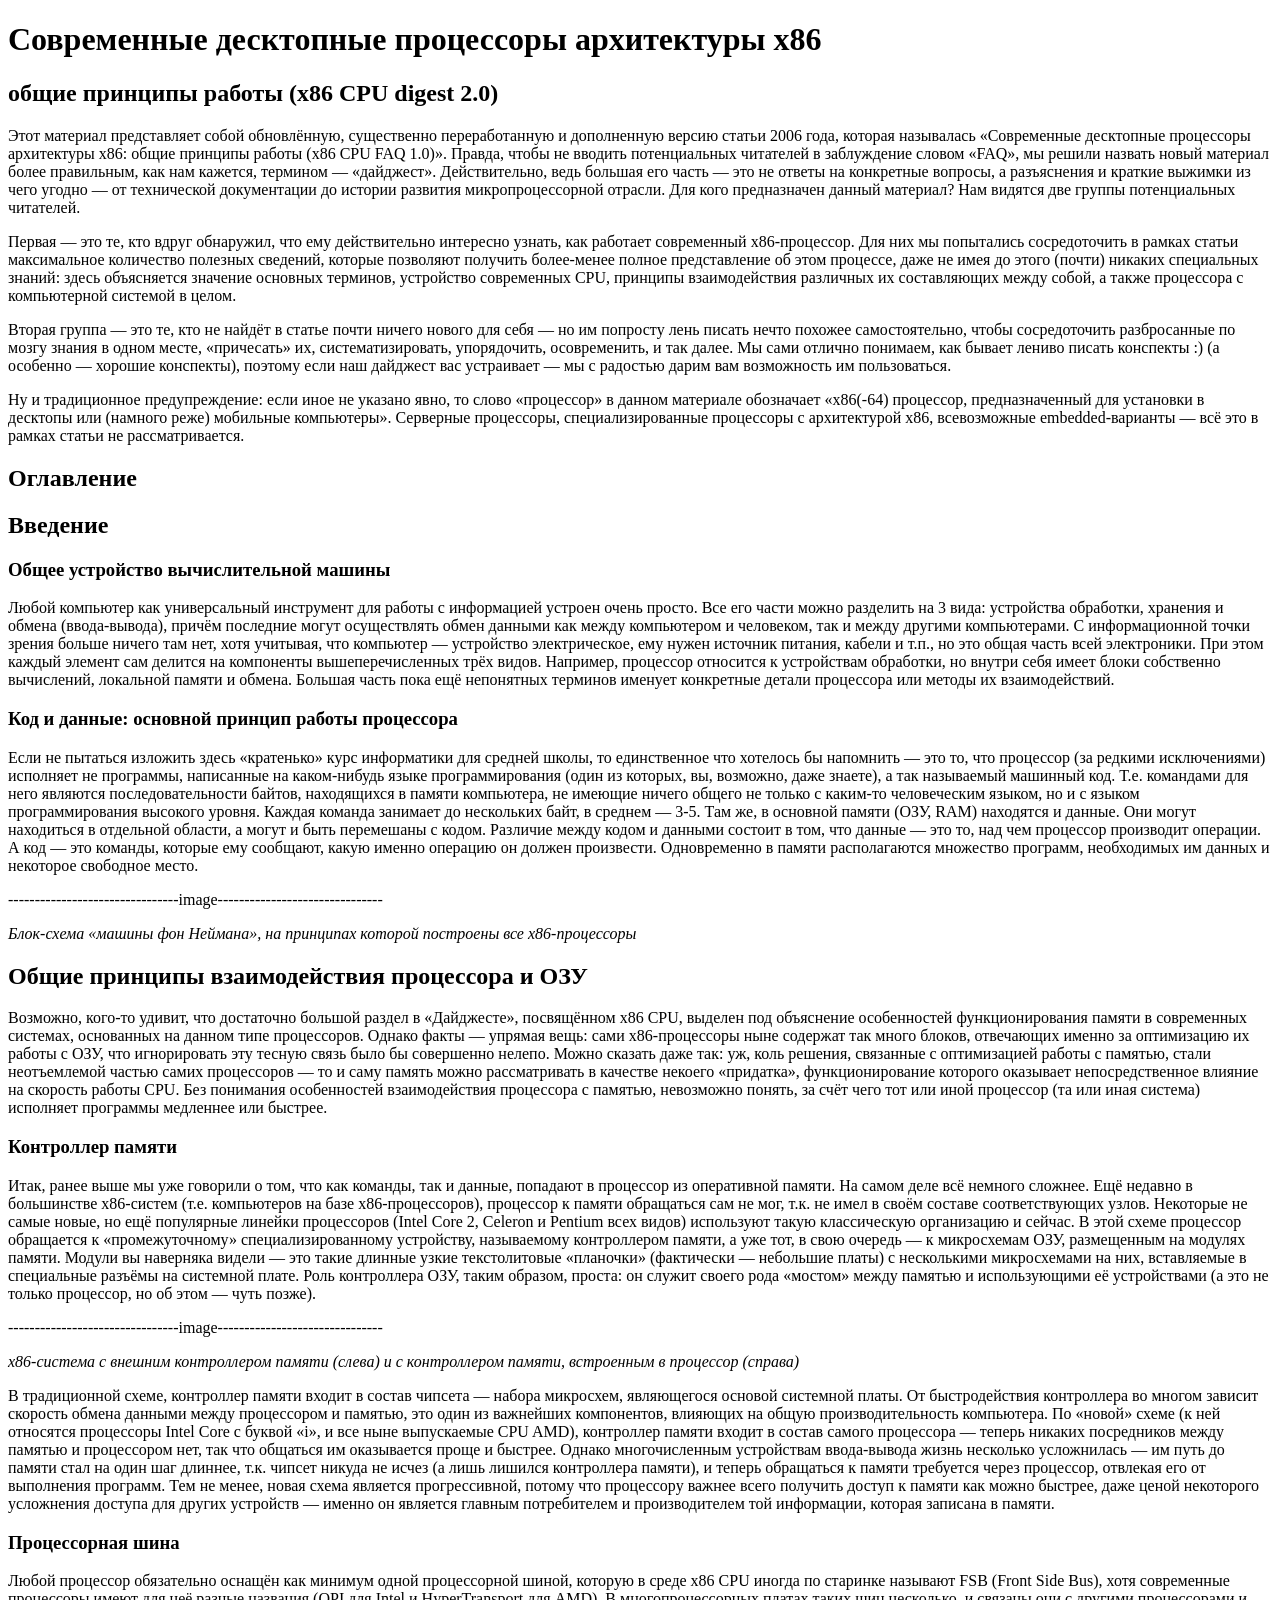
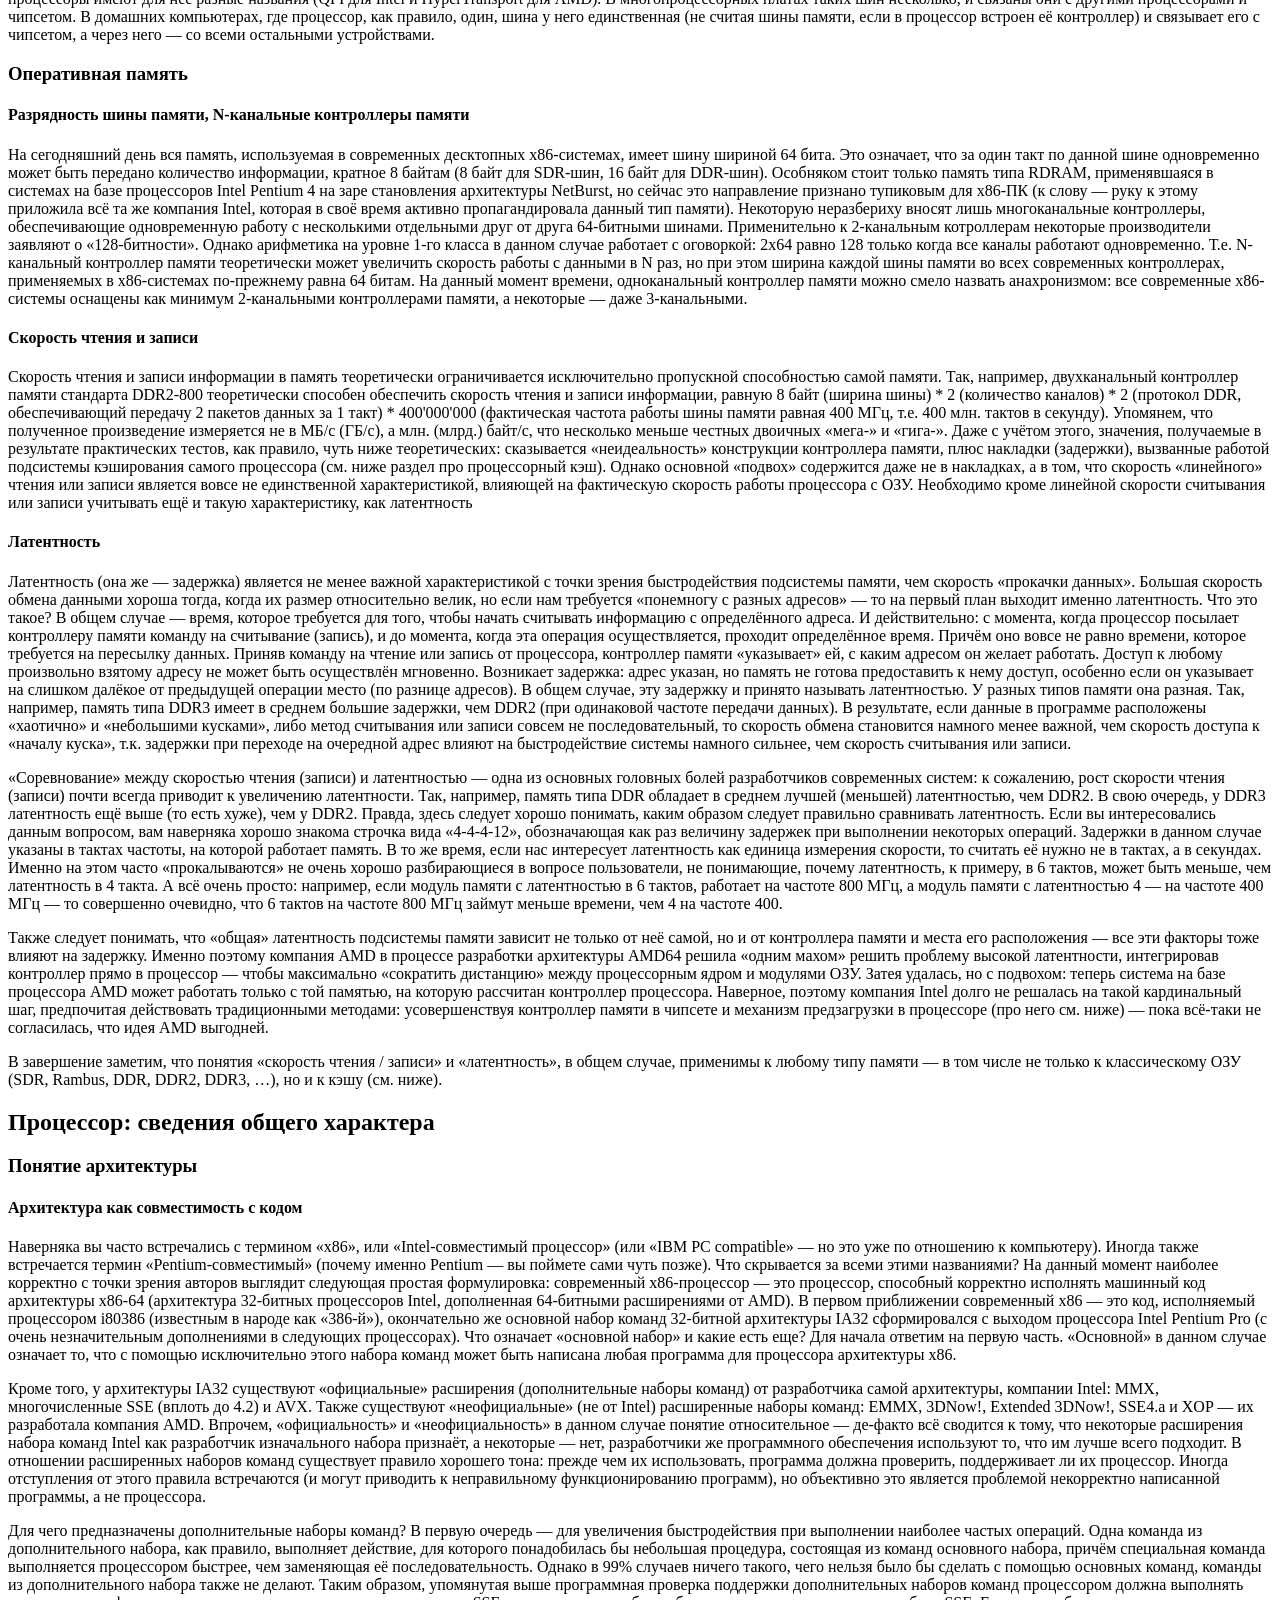
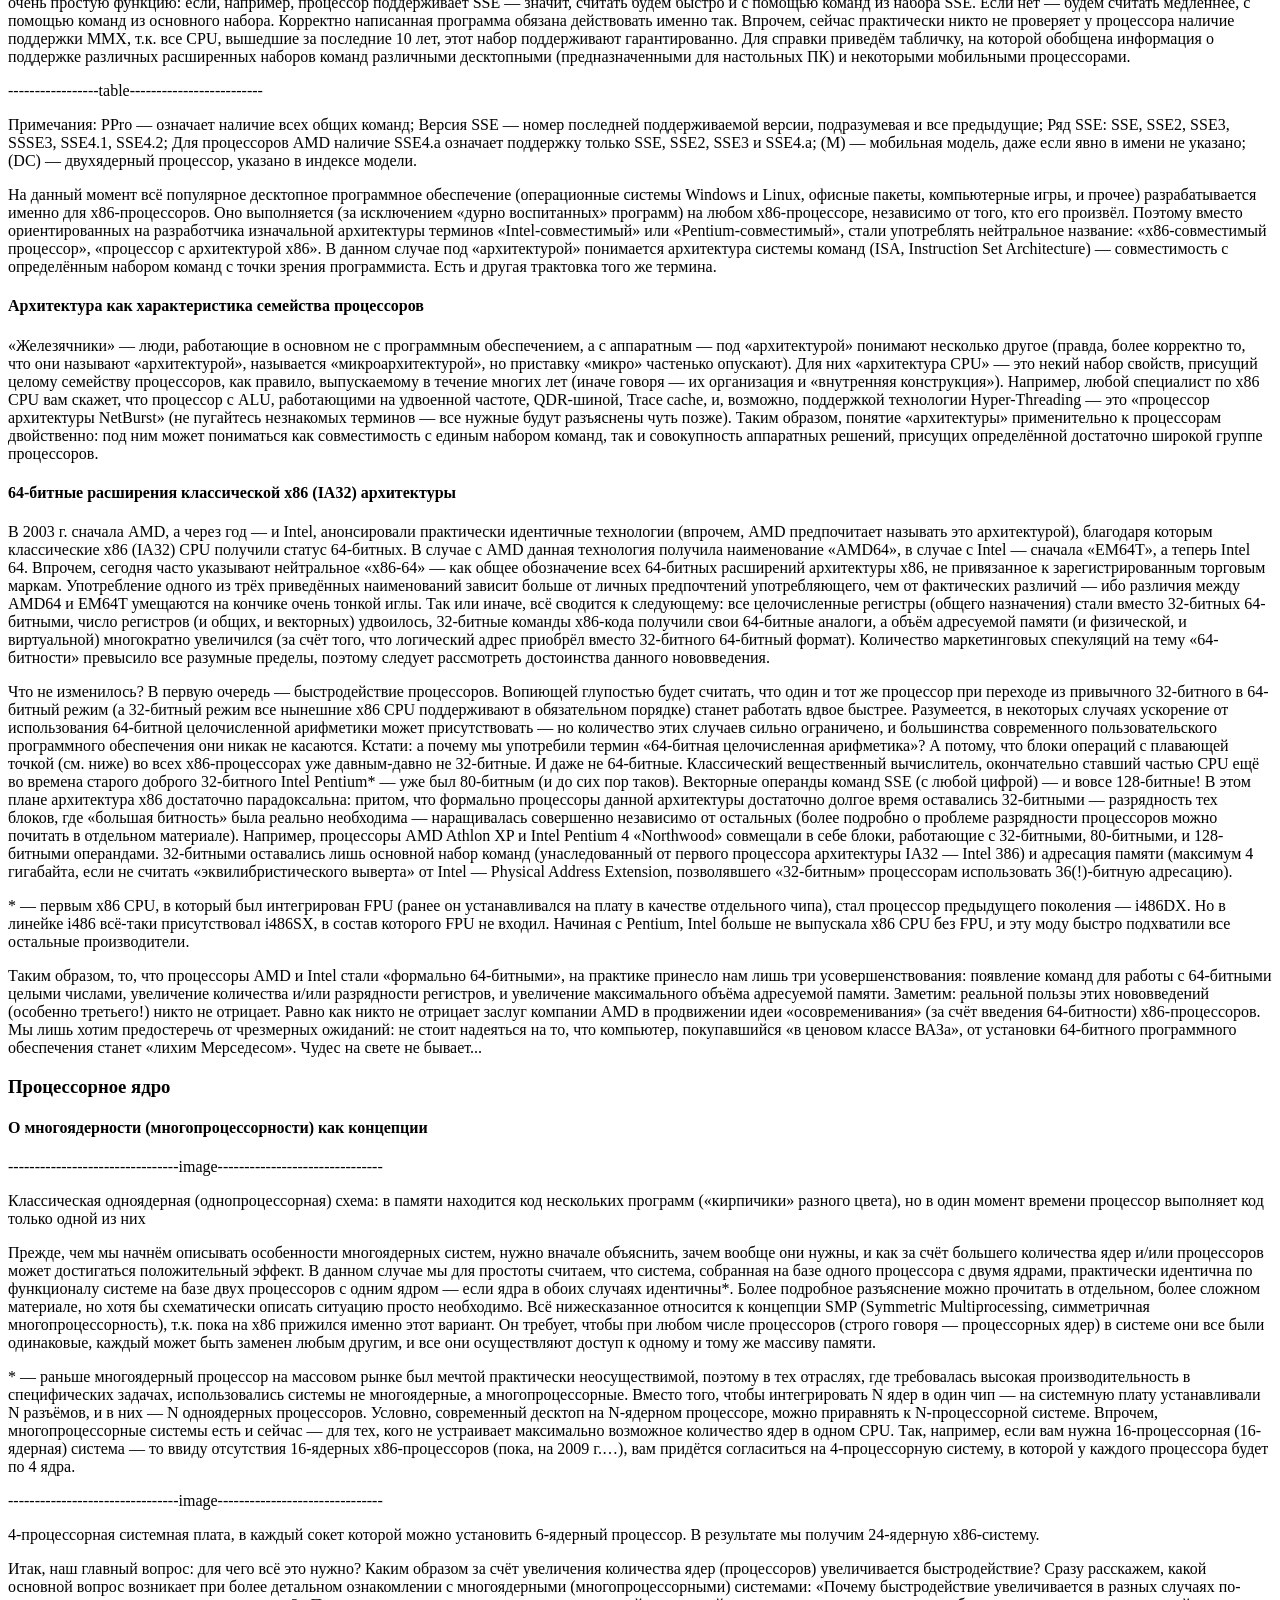
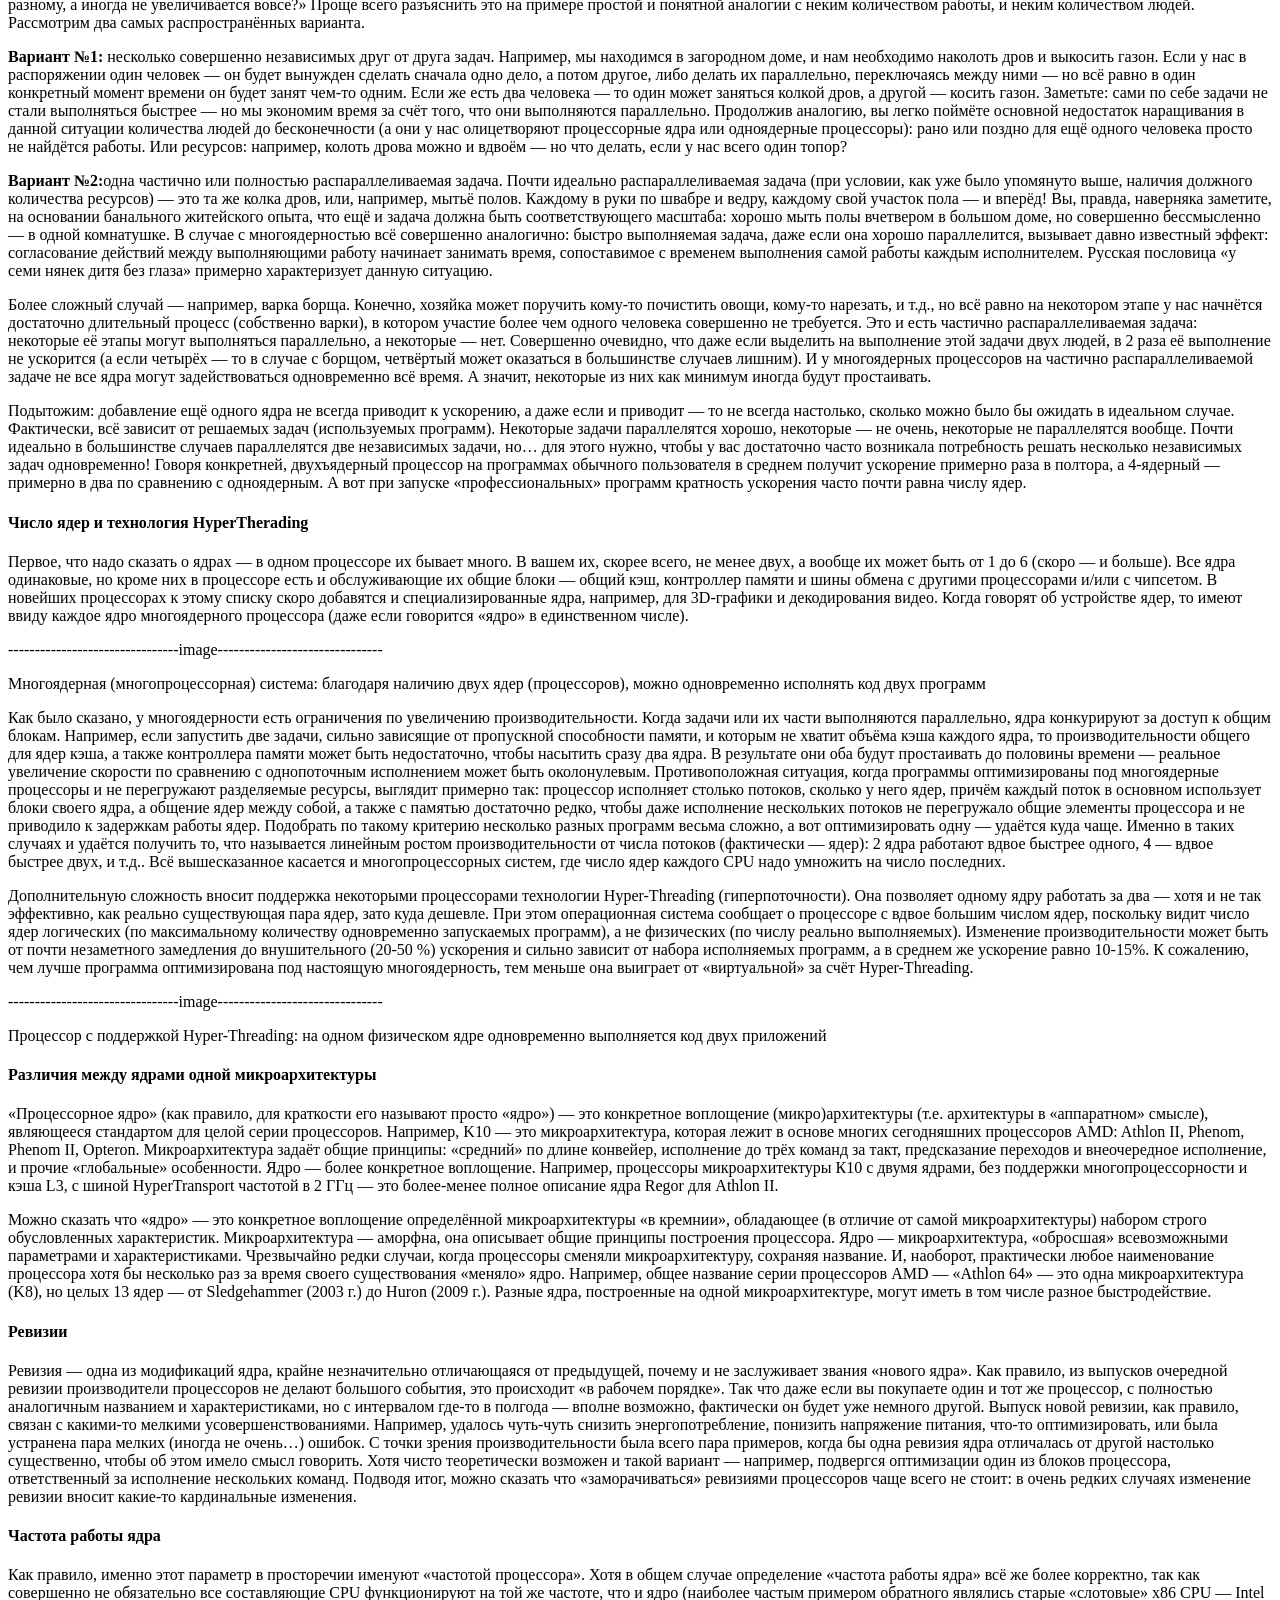
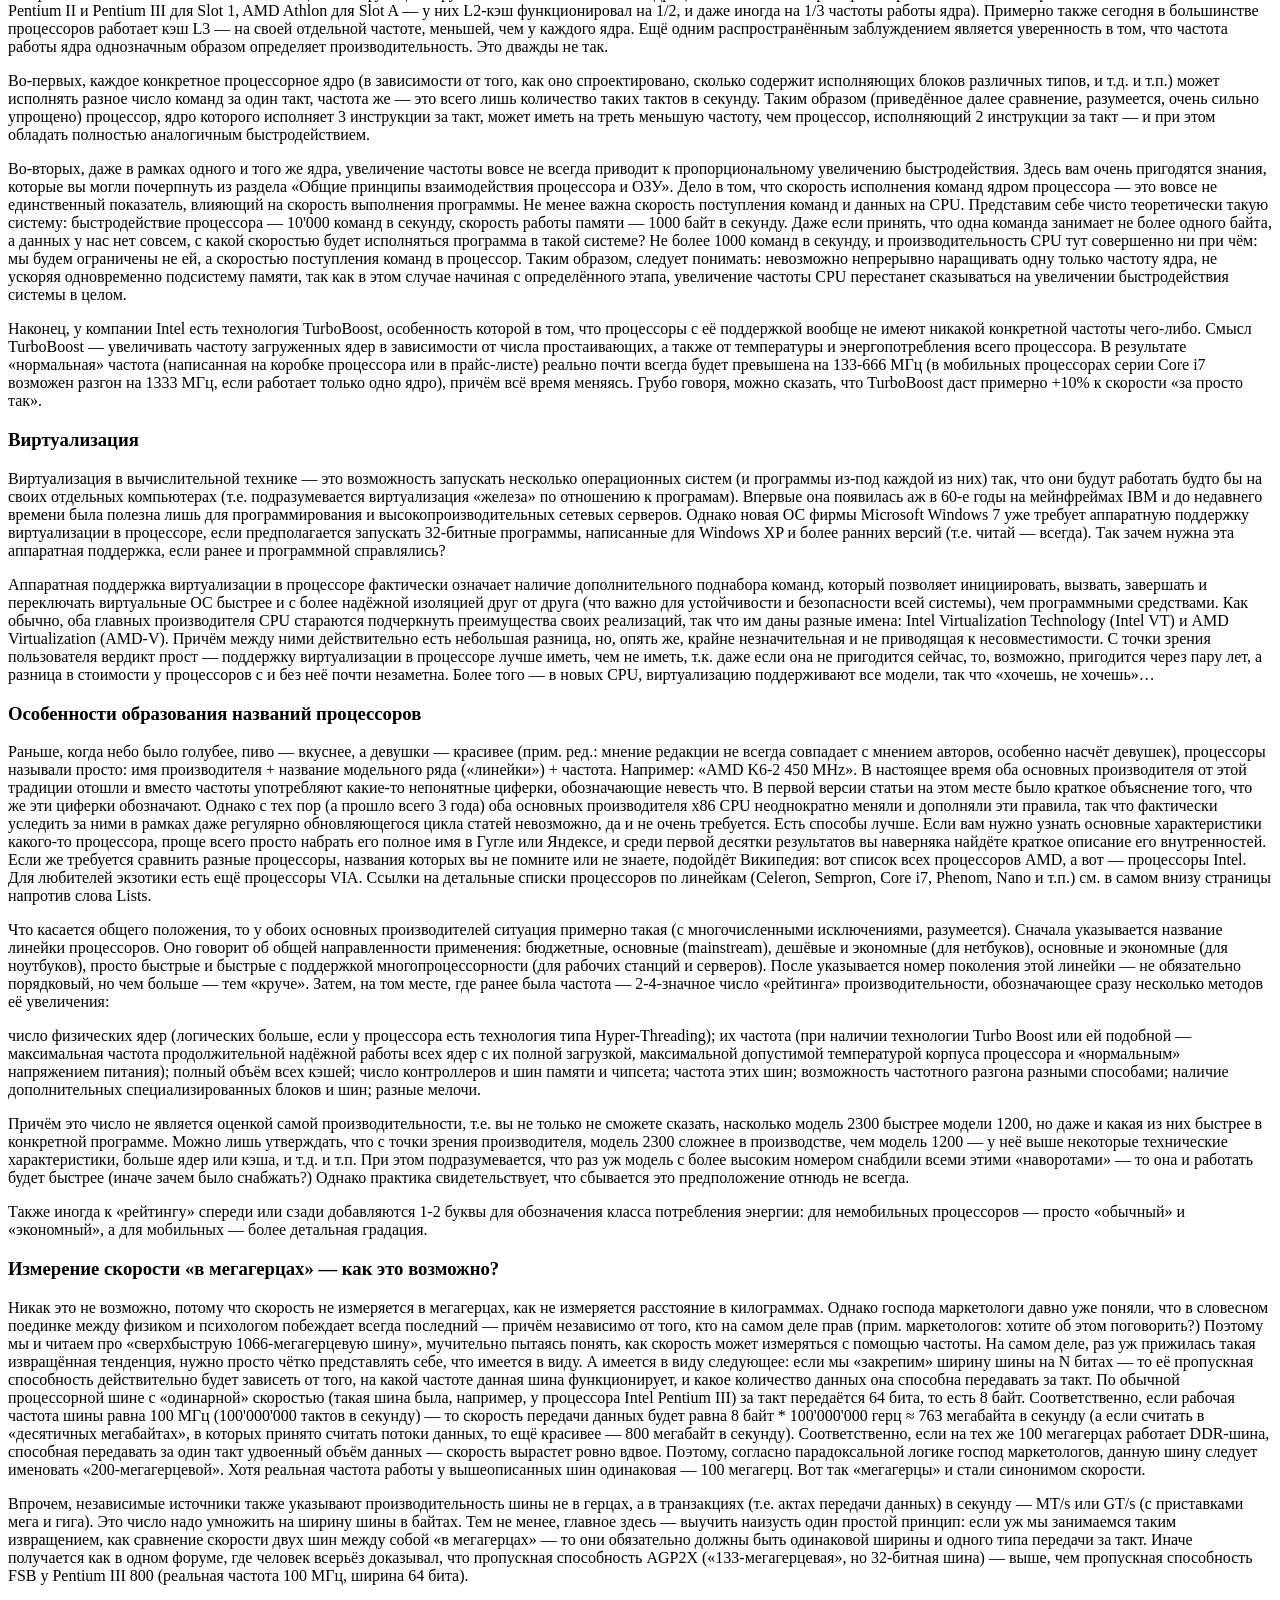
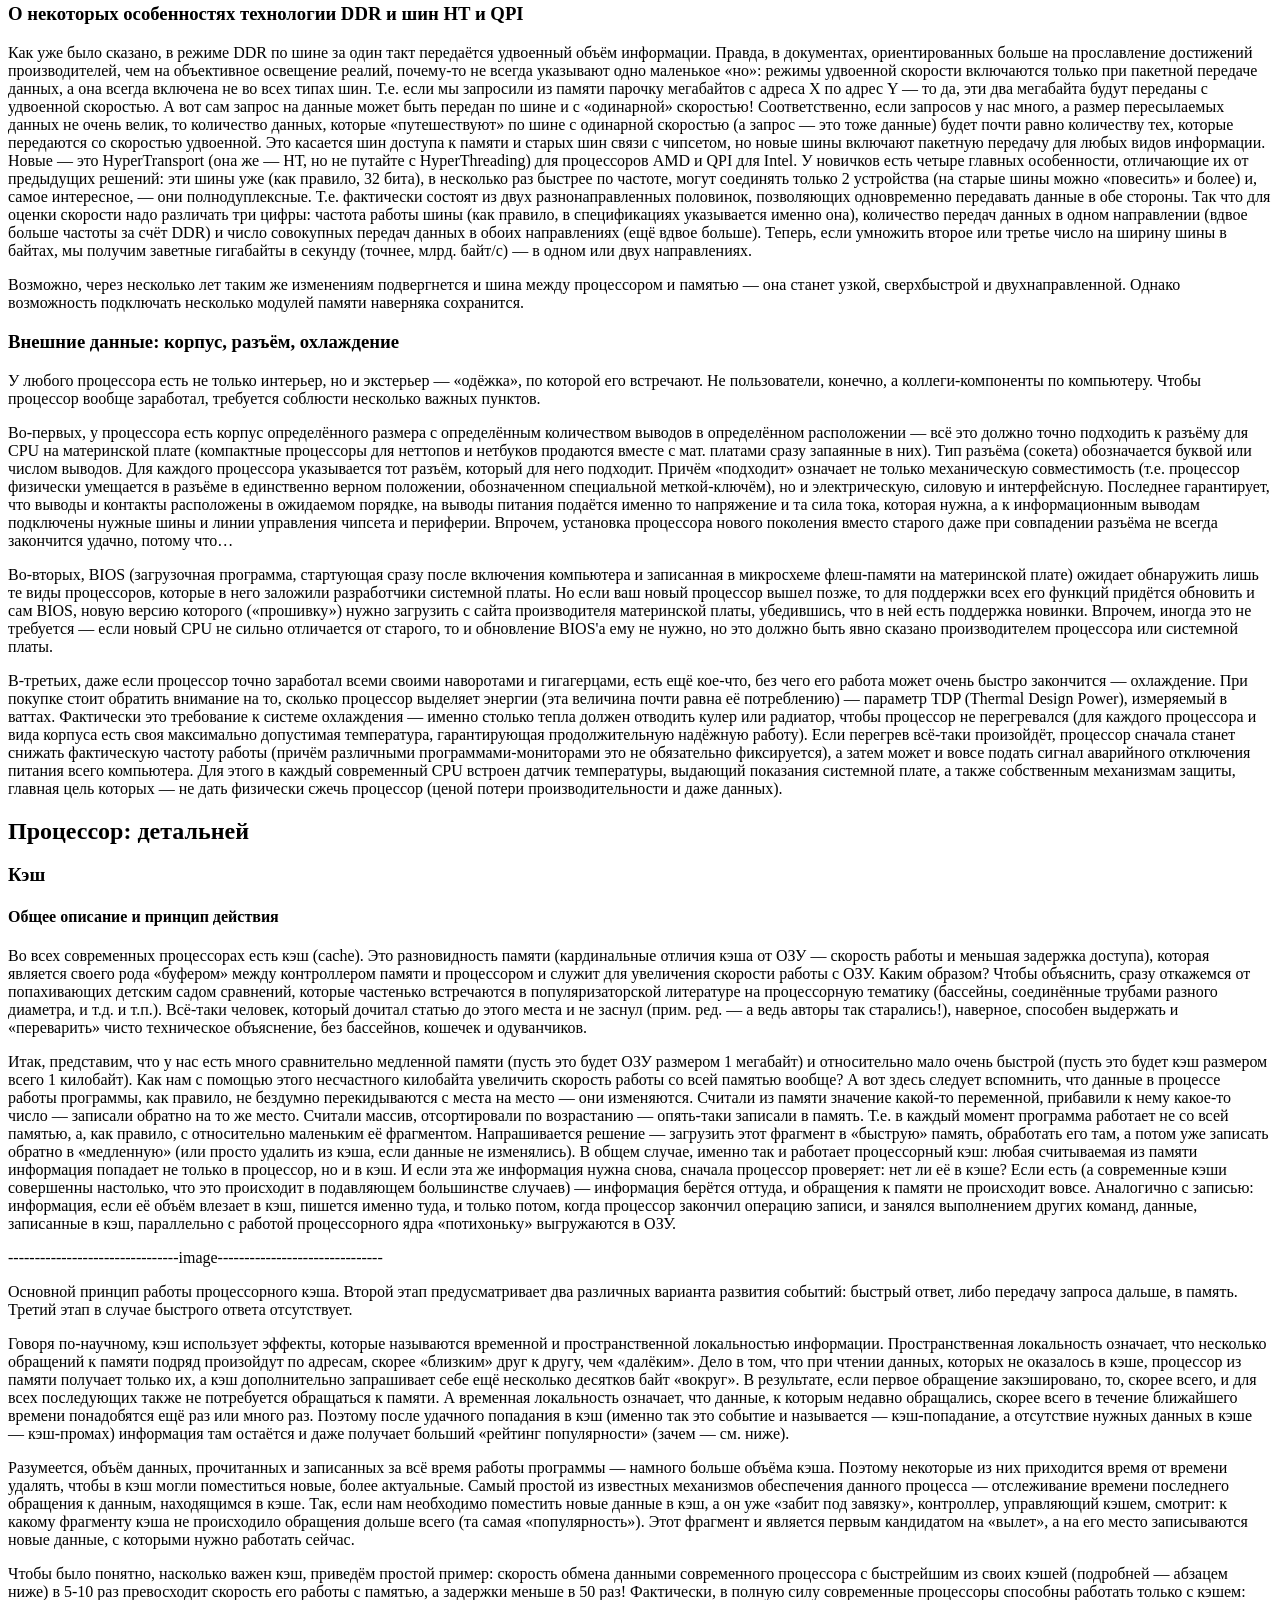
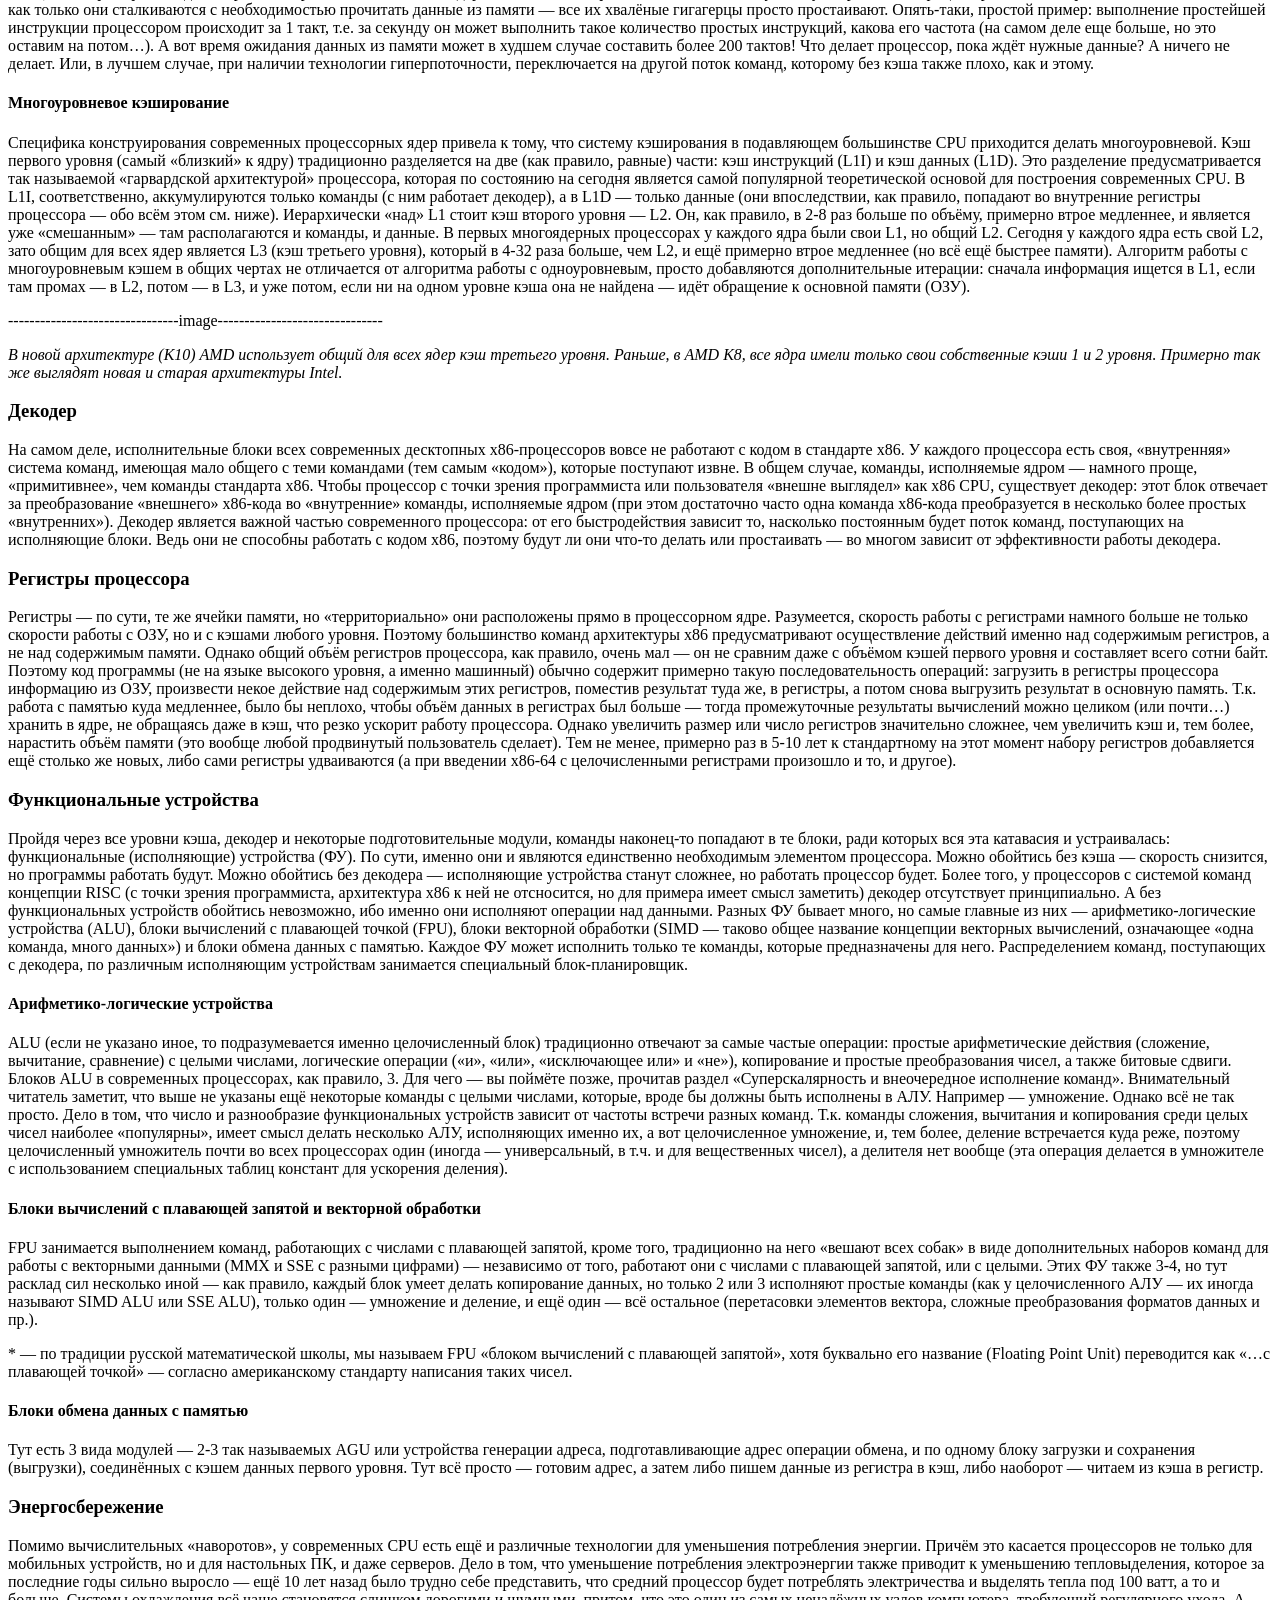
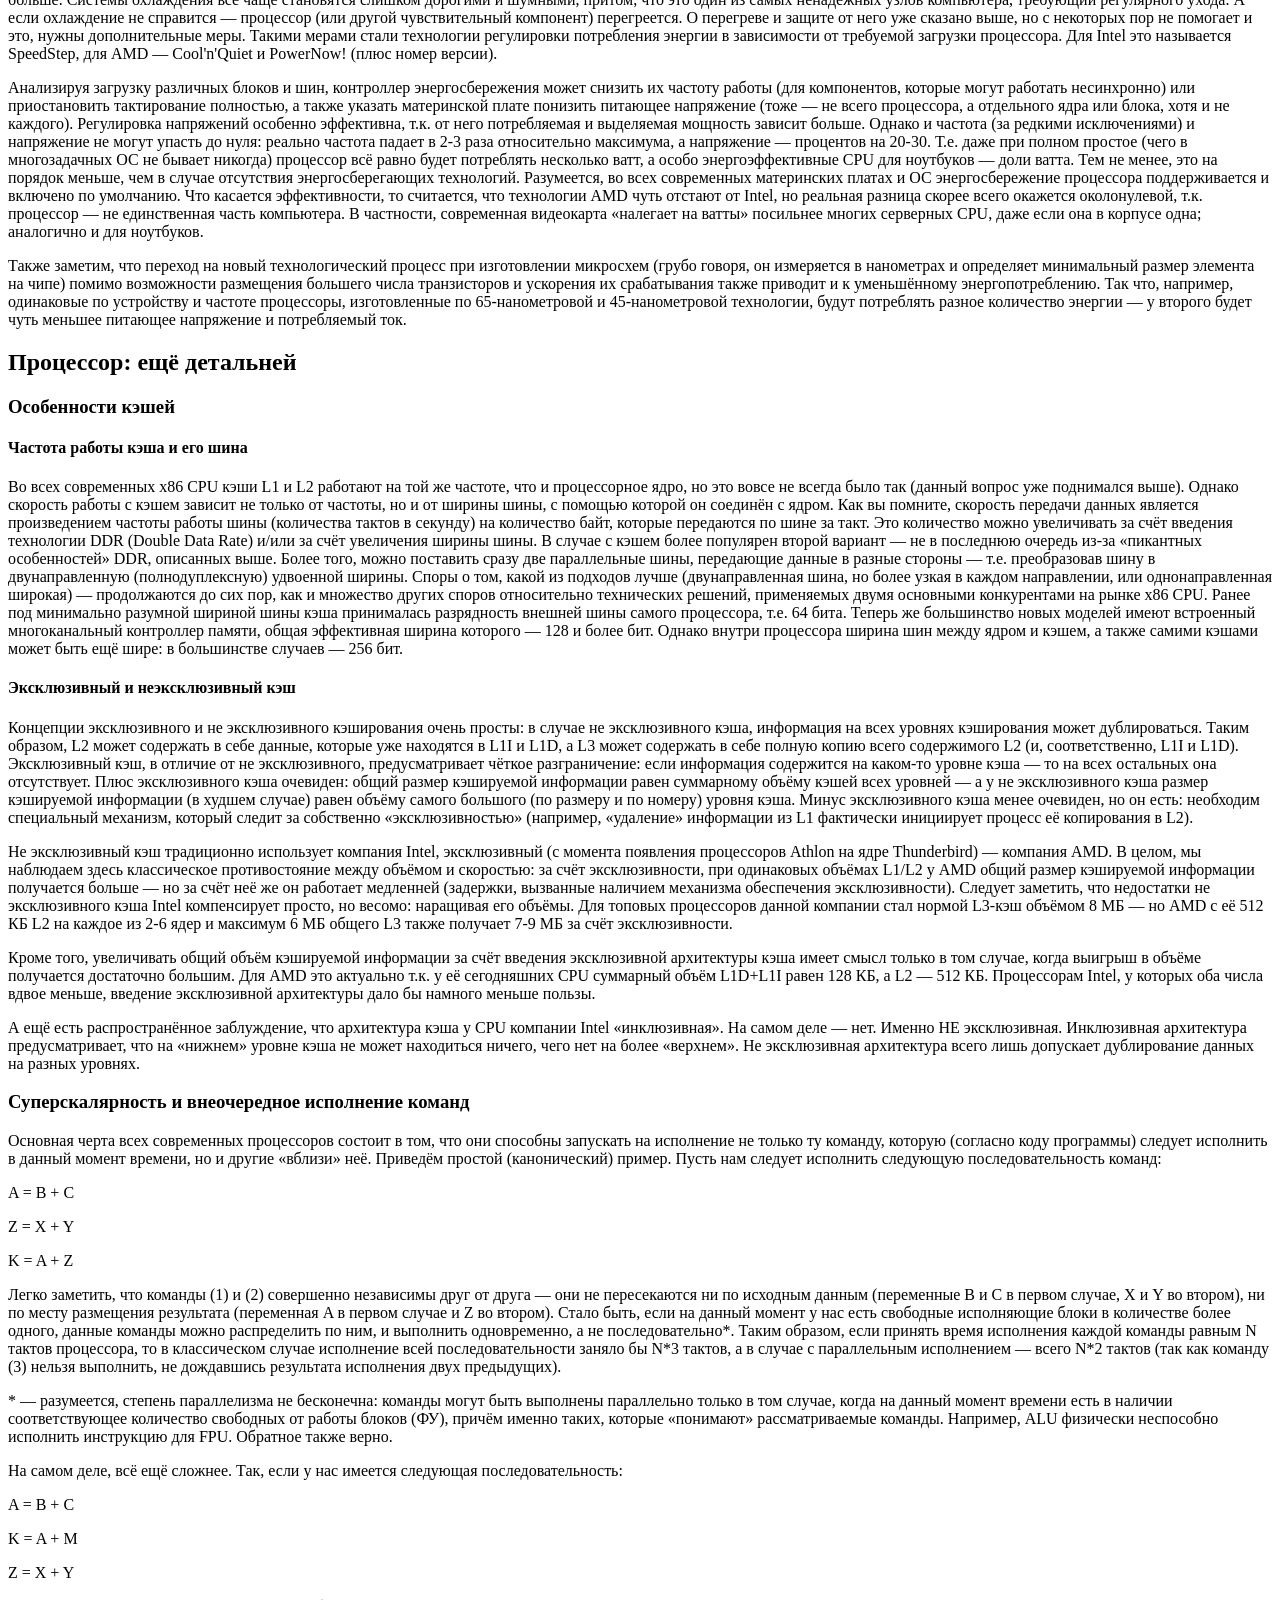
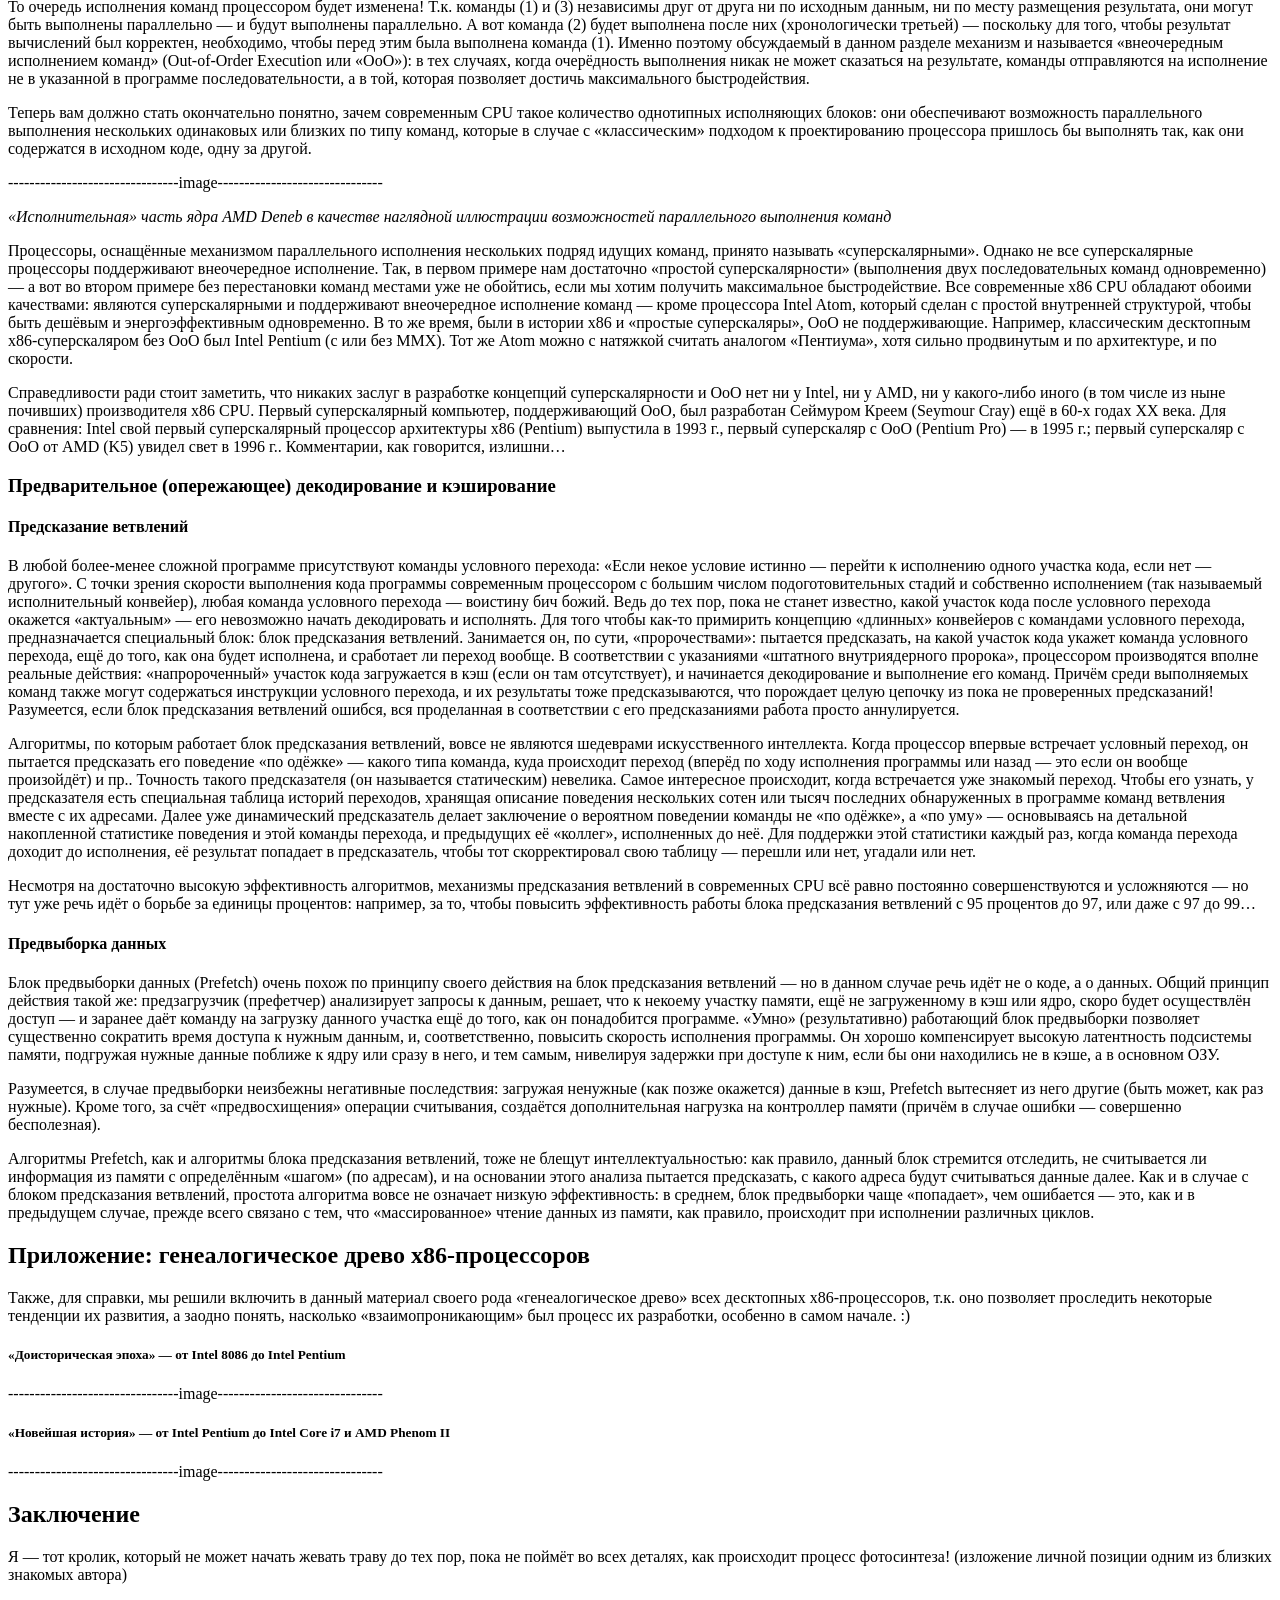
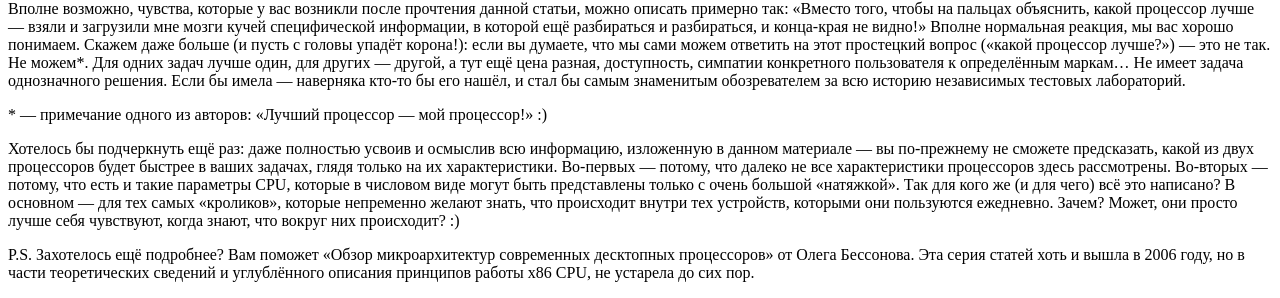
==== 01-CPU/cpu.html @ 2238f919 "Add html" ====
﻿<!DOCTYPE html>

<html lang="en" xmlns="http://www.w3.org/1999/xhtml">
<head>
    <meta charset="utf-8" />
    <title>CPU</title>
</head>
<body>
    <h1>Современные десктопные процессоры архитектуры x86</h1>
    <h2>общие принципы работы (x86 CPU digest 2.0)</h2>
    <P> Этот материал представляет собой обновлённую, существенно переработанную и дополненную версию статьи 2006 года, которая называлась «Современные десктопные процессоры архитектуры x86: общие принципы работы (x86 CPU FAQ 1.0)». Правда, чтобы не вводить потенциальных читателей в заблуждение словом «FAQ», мы решили назвать новый материал более правильным, как нам кажется, термином — «дайджест». Действительно, ведь большая его часть — это не ответы на конкретные вопросы, а разъяснения и краткие выжимки из чего угодно — от технической документации до истории развития микропроцессорной отрасли. Для кого предназначен данный материал? Нам видятся две группы потенциальных читателей.
    </P>
    <P>
        Первая — это те, кто вдруг обнаружил, что ему действительно интересно узнать, как работает современный x86-процессор. Для них мы попытались сосредоточить в рамках статьи максимальное количество полезных сведений, которые позволяют получить более-менее полное представление об этом процессе, даже не имея до этого (почти) никаких специальных знаний: здесь объясняется значение основных терминов, устройство современных CPU, принципы взаимодействия различных их составляющих между собой, а также процессора с компьютерной системой в целом.
    </P>
    <P>
        Вторая группа — это те, кто не найдёт в статье почти ничего нового для себя — но им попросту лень писать нечто похожее самостоятельно, чтобы сосредоточить разбросанные по мозгу знания в одном месте, «причесать» их, систематизировать, упорядочить, осовременить, и так далее. Мы сами отлично понимаем, как бывает лениво писать конспекты :) (а особенно — хорошие конспекты), поэтому если наш дайджест вас устраивает — мы с радостью дарим вам возможность им пользоваться.
    </P>
    <P>Ну и традиционное предупреждение: если иное не указано явно, то слово «процессор» в данном материале обозначает «x86(-64) процессор, предназначенный для установки в десктопы или (намного реже) мобильные компьютеры». Серверные процессоры, специализированные процессоры с архитектурой x86, всевозможные embedded-варианты — всё это в рамках статьи не рассматривается.</P>
    <h2>Оглавление</h2>
    <h2>Введение</h2>
    <h3>Общее устройство вычислительной машины</h3>
    <p>
        Любой компьютер как универсальный инструмент для работы с информацией устроен очень просто. Все его части можно разделить на 3 вида: устройства обработки, хранения и обмена (ввода-вывода), причём последние могут осуществлять обмен данными как между компьютером и человеком, так и между другими компьютерами. С информационной точки зрения больше ничего там нет, хотя учитывая, что компьютер — устройство электрическое, ему нужен источник питания, кабели и т.п., но это общая часть всей электроники. При этом каждый элемент сам делится на компоненты вышеперечисленных трёх видов. Например, процессор относится к устройствам обработки, но внутри себя имеет блоки собственно вычислений, локальной памяти и обмена. Большая часть пока ещё непонятных терминов именует конкретные детали процессора или методы их взаимодействий.

        <h3>Код и данные: основной принцип работы процессора</h3>
        Если не пытаться изложить здесь «кратенько» курс информатики для средней школы, то единственное что хотелось бы напомнить — это то, что процессор (за редкими исключениями) исполняет не программы, написанные на каком-нибудь языке программирования (один из которых, вы, возможно, даже знаете), а так называемый машинный код. Т.е. командами для него являются последовательности байтов, находящихся в памяти компьютера, не имеющие ничего общего не только с каким-то человеческим языком, но и с языком программирования высокого уровня. Каждая команда занимает до нескольких байт, в среднем — 3-5. Там же, в основной памяти (ОЗУ, RAM) находятся и данные. Они могут находиться в отдельной области, а могут и быть перемешаны с кодом. Различие между кодом и данными состоит в том, что данные — это то, над чем процессор производит операции. А код — это команды, которые ему сообщают, какую именно операцию он должен произвести. Одновременно в памяти располагаются множество программ, необходимых им данных и некоторое свободное место.
    </p>
    <p>--------------------------------image-------------------------------</p>
    <p><i>
    Блок-схема «машины фон Неймана»,
    на принципах которой построены все x86-процессоры
</i></p>
    <h2>Общие принципы взаимодействия процессора и ОЗУ</h2>
    <p>Возможно, кого-то удивит, что достаточно большой раздел в «Дайджесте», посвящённом x86 CPU, выделен под объяснение особенностей функционирования памяти в современных системах, основанных на данном типе процессоров. Однако факты — упрямая вещь: сами x86-процессоры ныне содержат так много блоков, отвечающих именно за оптимизацию их работы с ОЗУ, что игнорировать эту тесную связь было бы совершенно нелепо. Можно сказать даже так: уж, коль решения, связанные с оптимизацией работы с памятью, стали неотъемлемой частью самих процессоров — то и саму память можно рассматривать в качестве некоего «придатка», функционирование которого оказывает непосредственное влияние на скорость работы CPU. Без понимания особенностей взаимодействия процессора с памятью, невозможно понять, за счёт чего тот или иной процессор (та или иная система) исполняет программы медленнее или быстрее.</p>

    <h3>Контроллер памяти</h3>
    <p>Итак, ранее выше мы уже говорили о том, что как команды, так и данные, попадают в процессор из оперативной памяти. На самом деле всё немного сложнее. Ещё недавно в большинстве x86-систем (т.е. компьютеров на базе x86-процессоров), процессор к памяти обращаться сам не мог, т.к. не имел в своём составе соответствующих узлов. Некоторые не самые новые, но ещё популярные линейки процессоров (Intel Core 2, Celeron и Pentium всех видов) используют такую классическую организацию и сейчас. В этой схеме процессор обращается к «промежуточному» специализированному устройству, называемому контроллером памяти, а уже тот, в свою очередь — к микросхемам ОЗУ, размещенным на модулях памяти. Модули вы наверняка видели — это такие длинные узкие текстолитовые «планочки» (фактически — небольшие платы) с несколькими микросхемами на них, вставляемые в специальные разъёмы на системной плате. Роль контроллера ОЗУ, таким образом, проста: он служит своего рода «мостом» между памятью и использующими её устройствами (а это не только процессор, но об этом — чуть позже).</p>
    <p>--------------------------------image-------------------------------</p>
    <p><i>
    x86-система с внешним контроллером памяти (слева)
    и с контроллером памяти, встроенным в процессор (справа)
</i></p>
    <p>В традиционной схеме, контроллер памяти входит в состав чипсета — набора микросхем, являющегося основой системной платы. От быстродействия контроллера во многом зависит скорость обмена данными между процессором и памятью, это один из важнейших компонентов, влияющих на общую производительность компьютера. По «новой» схеме (к ней относятся процессоры Intel Core с буквой «i», и все ныне выпускаемые CPU AMD), контроллер памяти входит в состав самого процессора — теперь никаких посредников между памятью и процессором нет, так что общаться им оказывается проще и быстрее. Однако многочисленным устройствам ввода-вывода жизнь несколько усложнилась — им путь до памяти стал на один шаг длиннее, т.к. чипсет никуда не исчез (а лишь лишился контроллера памяти), и теперь обращаться к памяти требуется через процессор, отвлекая его от выполнения программ. Тем не менее, новая схема является прогрессивной, потому что процессору важнее всего получить доступ к памяти как можно быстрее, даже ценой некоторого усложнения доступа для других устройств — именно он является главным потребителем и производителем той информации, которая записана в памяти.</p>

    <h3>Процессорная шина</h3>
    <p>Любой процессор обязательно оснащён как минимум одной процессорной шиной, которую в среде x86 CPU иногда по старинке называют FSB (Front Side Bus), хотя современные процессоры имеют для неё разные названия (QPI для Intel и HyperTransport для AMD). В многопроцессорных платах таких шин несколько, и связаны они с другими процессорами и чипсетом. В домашних компьютерах, где процессор, как правило, один, шина у него единственная (не считая шины памяти, если в процессор встроен её контроллер) и связывает его с чипсетом, а через него — со всеми остальными устройствами.</p>

    <h3>Оперативная память</h3>

    <h4>Разрядность шины памяти, N-канальные контроллеры памяти</h4>
    <p>На сегодняшний день вся память, используемая в современных десктопных x86-системах, имеет шину шириной 64 бита. Это означает, что за один такт по данной шине одновременно может быть передано количество информации, кратное 8 байтам (8 байт для SDR-шин, 16 байт для DDR-шин). Особняком стоит только память типа RDRAM, применявшаяся в системах на базе процессоров Intel Pentium 4 на заре становления архитектуры NetBurst, но сейчас это направление признано тупиковым для x86-ПК (к слову — руку к этому приложила всё та же компания Intel, которая в своё время активно пропагандировала данный тип памяти). Некоторую неразбериху вносят лишь многоканальные контроллеры, обеспечивающие одновременную работу с несколькими отдельными друг от друга 64-битными шинами. Применительно к 2-канальным котроллерам некоторые производители заявляют о «128-битности». Однако арифметика на уровне 1-го класса в данном случае работает с оговоркой: 2x64 равно 128 только когда все каналы работают одновременно. Т.е. N-канальный контроллер памяти теоретически может увеличить скорость работы с данными в N раз, но при этом ширина каждой шины памяти во всех современных контроллерах, применяемых в x86-системах по-прежнему равна 64 битам. На данный момент времени, одноканальный контроллер памяти можно смело назвать анахронизмом: все современные x86-системы оснащены как минимум 2-канальными контроллерами памяти, а некоторые — даже 3-канальными.</p>

    <h4>Скорость чтения и записи</h4>
        <p>Скорость чтения и записи информации в память теоретически ограничивается исключительно пропускной способностью самой памяти. Так, например, двухканальный контроллер памяти стандарта DDR2-800 теоретически способен обеспечить скорость чтения и записи информации, равную 8 байт (ширина шины) * 2 (количество каналов) * 2 (протокол DDR, обеспечивающий передачу 2 пакетов данных за 1 такт) * 400'000'000 (фактическая частота работы шины памяти равная 400 МГц, т.е. 400 млн. тактов в секунду). Упомянем, что полученное произведение измеряется не в МБ/с (ГБ/с), а млн. (млрд.) байт/с, что несколько меньше честных двоичных «мега-» и «гига-». Даже с учётом этого, значения, получаемые в результате практических тестов, как правило, чуть ниже теоретических: сказывается «неидеальность» конструкции контроллера памяти, плюс накладки (задержки), вызванные работой подсистемы кэширования самого процессора (см. ниже раздел про процессорный кэш). Однако основной «подвох» содержится даже не в накладках, а в том, что скорость «линейного» чтения или записи является вовсе не единственной характеристикой, влияющей на фактическую скорость работы процессора с ОЗУ. Необходимо кроме линейной скорости считывания или записи учитывать ещё и такую характеристику, как латентность</p>

        <h4>Латентность</h4>
        <p>Латентность (она же — задержка) является не менее важной характеристикой с точки зрения быстродействия подсистемы памяти, чем скорость «прокачки данных». Большая скорость обмена данными хороша тогда, когда их размер относительно велик, но если нам требуется «понемногу с разных адресов» — то на первый план выходит именно латентность. Что это такое? В общем случае — время, которое требуется для того, чтобы начать считывать информацию с определённого адреса. И действительно: с момента, когда процессор посылает контроллеру памяти команду на считывание (запись), и до момента, когда эта операция осуществляется, проходит определённое время. Причём оно вовсе не равно времени, которое требуется на пересылку данных. Приняв команду на чтение или запись от процессора, контроллер памяти «указывает» ей, с каким адресом он желает работать. Доступ к любому произвольно взятому адресу не может быть осуществлён мгновенно. Возникает задержка: адрес указан, но память не готова предоставить к нему доступ, особенно если он указывает на слишком далёкое от предыдущей операции место (по разнице адресов). В общем случае, эту задержку и принято называть латентностью. У разных типов памяти она разная. Так, например, память типа DDR3 имеет в среднем большие задержки, чем DDR2 (при одинаковой частоте передачи данных). В результате, если данные в программе расположены «хаотично» и «небольшими кусками», либо метод считывания или записи совсем не последовательный, то скорость обмена становится намного менее важной, чем скорость доступа к «началу куска», т.к. задержки при переходе на очередной адрес влияют на быстродействие системы намного сильнее, чем скорость считывания или записи.</p>
        <p>«Соревнование» между скоростью чтения (записи) и латентностью — одна из основных головных болей разработчиков современных систем: к сожалению, рост скорости чтения (записи) почти всегда приводит к увеличению латентности. Так, например, память типа DDR обладает в среднем лучшей (меньшей) латентностью, чем DDR2. В свою очередь, у DDR3 латентность ещё выше (то есть хуже), чем у DDR2. Правда, здесь следует хорошо понимать, каким образом следует правильно сравнивать латентность. Если вы интересовались данным вопросом, вам наверняка хорошо знакома строчка вида «4-4-4-12», обозначающая как раз величину задержек при выполнении некоторых операций. Задержки в данном случае указаны в тактах частоты, на которой работает память. В то же время, если нас интересует латентность как единица измерения скорости, то считать её нужно не в тактах, а в секундах. Именно на этом часто «прокалываются» не очень хорошо разбирающиеся в вопросе пользователи, не понимающие, почему латентность, к примеру, в 6 тактов, может быть меньше, чем латентность в 4 такта. А всё очень просто: например, если модуль памяти с латентностью в 6 тактов, работает на частоте 800 МГц, а модуль памяти с латентностью 4 — на частоте 400 МГц — то совершенно очевидно, что 6 тактов на частоте 800 МГц займут меньше времени, чем 4 на частоте 400.</p>
        <p>Также следует понимать, что «общая» латентность подсистемы памяти зависит не только от неё самой, но и от контроллера памяти и места его расположения — все эти факторы тоже влияют на задержку. Именно поэтому компания AMD в процессе разработки архитектуры AMD64 решила «одним махом» решить проблему высокой латентности, интегрировав контроллер прямо в процессор — чтобы максимально «сократить дистанцию» между процессорным ядром и модулями ОЗУ. Затея удалась, но с подвохом: теперь система на базе процессора AMD может работать только с той памятью, на которую рассчитан контроллер процессора. Наверное, поэтому компания Intel долго не решалась на такой кардинальный шаг, предпочитая действовать традиционными методами: усовершенствуя контроллер памяти в чипсете и механизм предзагрузки в процессоре (про него см. ниже) — пока всё-таки не согласилась, что идея AMD выгодней.</p>
        <p>В завершение заметим, что понятия «скорость чтения / записи» и «латентность», в общем случае, применимы к любому типу памяти — в том числе не только к классическому ОЗУ (SDR, Rambus, DDR, DDR2, DDR3, …), но и к кэшу (см. ниже).</p>

        <h2>Процессор: сведения общего характера</h2>
        <h3>Понятие архитектуры</h3>
        <h4>Архитектура как совместимость с кодом</h4>
        <p>Наверняка вы часто встречались с термином «x86», или «Intel-совместимый процессор» (или «IBM PC compatible» — но это уже по отношению к компьютеру). Иногда также встречается термин «Pentium-совместимый» (почему именно Pentium — вы поймете сами чуть позже). Что скрывается за всеми этими названиями? На данный момент наиболее корректно с точки зрения авторов выглядит следующая простая формулировка: современный x86-процессор — это процессор, способный корректно исполнять машинный код архитектуры x86-64 (архитектура 32-битных процессоров Intel, дополненная 64-битными расширениями от AMD). В первом приближении современный x86 — это код, исполняемый процессором i80386 (известным в народе как «386-й»), окончательно же основной набор команд 32-битной архитектуры IA32 сформировался с выходом процессора Intel Pentium Pro (с очень незначительным дополнениями в следующих процессорах). Что означает «основной набор» и какие есть еще? Для начала ответим на первую часть. «Основной» в данном случае означает то, что с помощью исключительно этого набора команд может быть написана любая программа для процессора архитектуры x86.</p>
        <p>Кроме того, у архитектуры IA32 существуют «официальные» расширения (дополнительные наборы команд) от разработчика самой архитектуры, компании Intel: MMX, многочисленные SSE (вплоть до 4.2) и AVX. Также существуют «неофициальные» (не от Intel) расширенные наборы команд: EMMX, 3DNow!, Extended 3DNow!, SSE4.a и XOP — их разработала компания AMD. Впрочем, «официальность» и «неофициальность» в данном случае понятие относительное — де-факто всё сводится к тому, что некоторые расширения набора команд Intel как разработчик изначального набора признаёт, а некоторые — нет, разработчики же программного обеспечения используют то, что им лучше всего подходит. В отношении расширенных наборов команд существует правило хорошего тона: прежде чем их использовать, программа должна проверить, поддерживает ли их процессор. Иногда отступления от этого правила встречаются (и могут приводить к неправильному функционированию программ), но объективно это является проблемой некорректно написанной программы, а не процессора.</p>
        <p>Для чего предназначены дополнительные наборы команд? В первую очередь — для увеличения быстродействия при выполнении наиболее частых операций. Одна команда из дополнительного набора, как правило, выполняет действие, для которого понадобилась бы небольшая процедура, состоящая из команд основного набора, причём специальная команда выполняется процессором быстрее, чем заменяющая её последовательность. Однако в 99% случаев ничего такого, чего нельзя было бы сделать с помощью основных команд, команды из дополнительного набора также не делают. Таким образом, упомянутая выше программная проверка поддержки дополнительных наборов команд процессором должна выполнять очень простую функцию: если, например, процессор поддерживает SSE — значит, считать будем быстро и с помощью команд из набора SSE. Если нет — будем считать медленнее, с помощью команд из основного набора. Корректно написанная программа обязана действовать именно так. Впрочем, сейчас практически никто не проверяет у процессора наличие поддержки MMX, т.к. все CPU, вышедшие за последние 10 лет, этот набор поддерживают гарантированно. Для справки приведём табличку, на которой обобщена информация о поддержке различных расширенных наборов команд различными десктопными (предназначенными для настольных ПК) и некоторыми мобильными процессорами.</p>
        <p>-----------------table-------------------------</p>
        <p>
            Примечания:
            PPro — означает наличие всех общих команд;
            Версия SSE — номер последней поддерживаемой версии, подразумевая и все предыдущие;
            Ряд SSE: SSE, SSE2, SSE3, SSSE3, SSE4.1, SSE4.2;
            Для процессоров AMD наличие SSE4.a означает поддержку только SSE, SSE2, SSE3 и SSE4.a;
            (M) — мобильная модель, даже если явно в имени не указано;
            (DC) — двухядерный процессор, указано в индексе модели.
        </p>
        <p>На данный момент всё популярное десктопное программное обеспечение (операционные системы Windows и Linux, офисные пакеты, компьютерные игры, и прочее) разрабатывается именно для x86-процессоров. Оно выполняется (за исключением «дурно воспитанных» программ) на любом x86-процессоре, независимо от того, кто его произвёл. Поэтому вместо ориентированных на разработчика изначальной архитектуры терминов «Intel-совместимый» или «Pentium-совместимый», стали употреблять нейтральное название: «x86-совместимый процессор», «процессор с архитектурой x86». В данном случае под «архитектурой» понимается архитектура системы команд (ISA, Instruction Set Architecture) — совместимость с определённым набором команд с точки зрения программиста. Есть и другая трактовка того же термина.</p>



        <h4>Архитектура как характеристика семейства процессоров</h4>
        <p>«Железячники» — люди, работающие в основном не с программным обеспечением, а с аппаратным — под «архитектурой» понимают несколько другое (правда, более корректно то, что они называют «архитектурой», называется «микроархитектурой», но приставку «микро» частенько опускают). Для них «архитектура CPU» — это некий набор свойств, присущий целому семейству процессоров, как правило, выпускаемому в течение многих лет (иначе говоря — их организация и «внутренняя конструкция»). Например, любой специалист по x86 CPU вам скажет, что процессор с ALU, работающими на удвоенной частоте, QDR-шиной, Trace cache, и, возможно, поддержкой технологии Hyper-Threading — это «процессор архитектуры NetBurst» (не пугайтесь незнакомых терминов — все нужные будут разъяснены чуть позже). Таким образом, понятие «архитектуры» применительно к процессорам двойственно: под ним может пониматься как совместимость с единым набором команд, так и совокупность аппаратных решений, присущих определённой достаточно широкой группе процессоров.</p>

        <h4>64-битные расширения классической x86 (IA32) архитектуры</h4>
        <p>В 2003 г. сначала AMD, а через год — и Intel, анонсировали практически идентичные технологии (впрочем, AMD предпочитает называть это архитектурой), благодаря которым классические x86 (IA32) CPU получили статус 64-битных. В случае с AMD данная технология получила наименование «AMD64», в случае с Intel — сначала «EM64T», а теперь Intel 64. Впрочем, сегодня часто указывают нейтральное «x86-64» — как общее обозначение всех 64-битных расширений архитектуры x86, не привязанное к зарегистрированным торговым маркам. Употребление одного из трёх приведённых наименований зависит больше от личных предпочтений употребляющего, чем от фактических различий — ибо различия между AMD64 и EM64T умещаются на кончике очень тонкой иглы. Так или иначе, всё сводится к следующему: все целочисленные регистры (общего назначения) стали вместо 32-битных 64-битными, число регистров (и общих, и векторных) удвоилось, 32-битные команды x86-кода получили свои 64-битные аналоги, а объём адресуемой памяти (и физической, и виртуальной) многократно увеличился (за счёт того, что логический адрес приобрёл вместо 32-битного 64-битный формат). Количество маркетинговых спекуляций на тему «64-битности» превысило все разумные пределы, поэтому следует рассмотреть достоинства данного нововведения.</p>
        <p>Что не изменилось? В первую очередь — быстродействие процессоров. Вопиющей глупостью будет считать, что один и тот же процессор при переходе из привычного 32-битного в 64-битный режим (а 32-битный режим все нынешние x86 CPU поддерживают в обязательном порядке) станет работать вдвое быстрее. Разумеется, в некоторых случаях ускорение от использования 64-битной целочисленной арифметики может присутствовать — но количество этих случаев сильно ограничено, и большинства современного пользовательского программного обеспечения они никак не касаются. Кстати: а почему мы употребили термин «64-битная целочисленная арифметика»? А потому, что блоки операций с плавающей точкой (см. ниже) во всех x86-процессорах уже давным-давно не 32-битные. И даже не 64-битные. Классический вещественный вычислитель, окончательно ставший частью CPU ещё во времена старого доброго 32-битного Intel Pentium* — уже был 80-битным (и до сих пор таков). Векторные операнды команд SSE (с любой цифрой) — и вовсе 128-битные! В этом плане архитектура x86 достаточно парадоксальна: притом, что формально процессоры данной архитектуры достаточно долгое время оставались 32-битными — разрядность тех блоков, где «большая битность» была реально необходима — наращивалась совершенно независимо от остальных (более подробно о проблеме разрядности процессоров можно почитать в отдельном материале). Например, процессоры AMD Athlon XP и Intel Pentium 4 «Northwood» совмещали в себе блоки, работающие с 32-битными, 80-битными, и 128-битными операндами. 32-битными оставались лишь основной набор команд (унаследованный от первого процессора архитектуры IA32 — Intel 386) и адресация памяти (максимум 4 гигабайта, если не считать «эквилибристического выверта» от Intel — Physical Address Extension, позволявшего «32-битным» процессорам использовать 36(!)-битную адресацию).</p>
        <p>* — первым x86 CPU, в который был интегрирован FPU (ранее он устанавливался на плату в качестве отдельного чипа), стал процессор предыдущего поколения — i486DX. Но в линейке i486 всё-таки присутствовал i486SX, в состав которого FPU не входил. Начиная с Pentium, Intel больше не выпускала x86 CPU без FPU, и эту моду быстро подхватили все остальные производители.</p>
        <p>Таким образом, то, что процессоры AMD и Intel стали «формально 64-битными», на практике принесло нам лишь три усовершенствования: появление команд для работы с 64-битными целыми числами, увеличение количества и/или разрядности регистров, и увеличение максимального объёма адресуемой памяти. Заметим: реальной пользы этих нововведений (особенно третьего!) никто не отрицает. Равно как никто не отрицает заслуг компании AMD в продвижении идеи «осовременивания» (за счёт введения 64-битности) x86-процессоров. Мы лишь хотим предостеречь от чрезмерных ожиданий: не стоит надеяться на то, что компьютер, покупавшийся «в ценовом классе ВАЗа», от установки 64-битного программного обеспечения станет «лихим Мерседесом». Чудес на свете не бывает...</p>

        <h3>Процессорное ядро</h3>

        <h4>О многоядерности (многопроцессорности) как концепции</h4>
        <p>--------------------------------image-------------------------------</p>
        <p>Классическая одноядерная (однопроцессорная) схема: в памяти находится код нескольких программ («кирпичики» разного цвета), но в один момент времени процессор выполняет код только одной из них</p>
        <p>Прежде, чем мы начнём описывать особенности многоядерных систем, нужно вначале объяснить, зачем вообще они нужны, и как за счёт большего количества ядер и/или процессоров может достигаться положительный эффект. В данном случае мы для простоты считаем, что система, собранная на базе одного процессора с двумя ядрами, практически идентична по функционалу системе на базе двух процессоров с одним ядром — если ядра в обоих случаях идентичны*. Более подробное разъяснение можно прочитать в отдельном, более сложном материале, но хотя бы схематически описать ситуацию просто необходимо. Всё нижесказанное относится к концепции SMP (Symmetric Multiprocessing, cимметричная многопроцессорность), т.к. пока на x86 прижился именно этот вариант. Он требует, чтобы при любом числе процессоров (строго говоря — процессорных ядер) в системе они все были одинаковые, каждый может быть заменен любым другим, и все они осуществляют доступ к одному и тому же массиву памяти.</p>
        <p>* — pаньше многоядерный процессор на массовом рынке был мечтой практически неосуществимой, поэтому в тех отраслях, где требовалась высокая производительность в специфических задачах, использовались системы не многоядерные, а многопроцессорные. Вместо того, чтобы интегрировать N ядер в один чип — на системную плату устанавливали N разъёмов, и в них — N одноядерных процессоров. Условно, современный десктоп на N-ядерном процессоре, можно приравнять к N-процессорной системе. Впрочем, многопроцессорные системы есть и сейчас — для тех, кого не устраивает максимально возможное количество ядер в одном CPU. Так, например, если вам нужна 16-процессорная (16-ядерная) система — то ввиду отсутствия 16-ядерных x86-процессоров (пока, на 2009 г.…), вам придётся согласиться на 4-процессорную систему, в которой у каждого процессора будет по 4 ядра.</p>
        <p>--------------------------------image-------------------------------</p>
        <p>
            4-процессорная системная плата, в каждый сокет которой можно установить
            6-ядерный процессор. В результате мы получим 24-ядерную x86-систему.
        </p>
        <p>Итак, наш главный вопрос: для чего всё это нужно? Каким образом за счёт увеличения количества ядер (процессоров) увеличивается быстродействие? Сразу расскажем, какой основной вопрос возникает при более детальном ознакомлении с многоядерными (многопроцессорными) системами: «Почему быстродействие увеличивается в разных случаях по-разному, а иногда не увеличивается вовсе?» Проще всего разъяснить это на примере простой и понятной аналогии с неким количеством работы, и неким количеством людей. Рассмотрим два самых распространённых варианта.</p>
        <p><b>Вариант №1:</b> несколько совершенно независимых друг от друга задач. Например, мы находимся в загородном доме, и нам необходимо наколоть дров и выкосить газон. Если у нас в распоряжении один человек — он будет вынужден сделать сначала одно дело, а потом другое, либо делать их параллельно, переключаясь между ними — но всё равно в один конкретный момент времени он будет занят чем-то одним. Если же есть два человека — то один может заняться колкой дров, а другой — косить газон. Заметьте: сами по себе задачи не стали выполняться быстрее — но мы экономим время за счёт того, что они выполняются параллельно. Продолжив аналогию, вы легко поймёте основной недостаток наращивания в данной ситуации количества людей до бесконечности (а они у нас олицетворяют процессорные ядра или одноядерные процессоры): рано или поздно для ещё одного человека просто не найдётся работы. Или ресурсов: например, колоть дрова можно и вдвоём — но что делать, если у нас всего один топор?</p>
        <p><b>Вариант №2:</b>одна частично или полностью распараллеливаемая задача. Почти идеально распараллеливаемая задача (при условии, как уже было упомянуто выше, наличия должного количества ресурсов) — это та же колка дров, или, например, мытьё полов. Каждому в руки по швабре и ведру, каждому свой участок пола — и вперёд! Вы, правда, наверняка заметите, на основании банального житейского опыта, что ещё и задача должна быть соответствующего масштаба: хорошо мыть полы вчетвером в большом доме, но совершенно бессмысленно — в одной комнатушке. В случае с многоядерностью всё совершенно аналогично: быстро выполняемая задача, даже если она хорошо параллелится, вызывает давно известный эффект: согласование действий между выполняющими работу начинает занимать время, сопоставимое с временем выполнения самой работы каждым исполнителем. Русская пословица «у семи нянек дитя без глаза» примерно характеризует данную ситуацию.</p>
        <p>Более сложный случай — например, варка борща. Конечно, хозяйка может поручить кому-то почистить овощи, кому-то нарезать, и т.д., но всё равно на некотором этапе у нас начнётся достаточно длительный процесс (собственно варки), в котором участие более чем одного человека совершенно не требуется. Это и есть частично распараллеливаемая задача: некоторые её этапы могут выполняться параллельно, а некоторые — нет. Совершенно очевидно, что даже если выделить на выполнение этой задачи двух людей, в 2 раза её выполнение не ускорится (а если четырёх — то в случае с борщом, четвёртый может оказаться в большинстве случаев лишним). И у многоядерных процессоров на частично распараллеливаемой задаче не все ядра могут задействоваться одновременно всё время. А значит, некоторые из них как минимум иногда будут простаивать.</p>
        <p>Подытожим: добавление ещё одного ядра не всегда приводит к ускорению, а даже если и приводит — то не всегда настолько, сколько можно было бы ожидать в идеальном случае. Фактически, всё зависит от решаемых задач (используемых программ). Некоторые задачи параллелятся хорошо, некоторые — не очень, некоторые не параллелятся вообще. Почти идеально в большинстве случаев параллелятся две независимых задачи, но… для этого нужно, чтобы у вас достаточно часто возникала потребность решать несколько независимых задач одновременно! Говоря конкретней, двухъядерный процессор на программах обычного пользователя в среднем получит ускорение примерно раза в полтора, а 4-ядерный — примерно в два по сравнению с одноядерным. А вот при запуске «профессиональных» программ кратность ускорения часто почти равна числу ядер.</p>

        <h4>Число ядер и технология HyperTherading</h4>
        <p>Первое, что надо сказать о ядрах — в одном процессоре их бывает много. В вашем их, скорее всего, не менее двух, а вообще их может быть от 1 до 6 (скоро — и больше). Все ядра одинаковые, но кроме них в процессоре есть и обслуживающие их общие блоки — общий кэш, контроллер памяти и шины обмена с другими процессорами и/или с чипсетом. В новейших процессорах к этому списку скоро добавятся и специализированные ядра, например, для 3D-графики и декодирования видео. Когда говорят об устройстве ядер, то имеют ввиду каждое ядро многоядерного процессора (даже если говорится «ядро» в единственном числе).</p>
        <p>--------------------------------image-------------------------------</p>
        <p>Многоядерная (многопроцессорная) система: благодаря наличию двух ядер (процессоров), можно одновременно исполнять код двух программ</p>
        <p>Как было сказано, у многоядерности есть ограничения по увеличению производительности. Когда задачи или их части выполняются параллельно, ядра конкурируют за доступ к общим блокам. Например, если запустить две задачи, сильно зависящие от пропускной способности памяти, и которым не хватит объёма кэша каждого ядра, то производительности общего для ядер кэша, а также контроллера памяти может быть недостаточно, чтобы насытить сразу два ядра. В результате они оба будут простаивать до половины времени — реальное увеличение скорости по сравнению с однопоточным исполнением может быть околонулевым. Противоположная ситуация, когда программы оптимизированы под многоядерные процессоры и не перегружают разделяемые ресурсы, выглядит примерно так: процессор исполняет столько потоков, сколько у него ядер, причём каждый поток в основном использует блоки своего ядра, а общение ядер между собой, а также с памятью достаточно редко, чтобы даже исполнение нескольких потоков не перегружало общие элементы процессора и не приводило к задержкам работы ядер. Подобрать по такому критерию несколько разных программ весьма сложно, а вот оптимизировать одну — удаётся куда чаще. Именно в таких случаях и удаётся получить то, что называется линейным ростом производительности от числа потоков (фактически — ядер): 2 ядра работают вдвое быстрее одного, 4 — вдвое быстрее двух, и т.д.. Всё вышесказанное касается и многопроцессорных систем, где число ядер каждого CPU надо умножить на число последних.</p>
        <p>Дополнительную сложность вносит поддержка некоторыми процессорами технологии Hyper-Threading (гиперпоточности). Она позволяет одному ядру работать за два — хотя и не так эффективно, как реально существующая пара ядер, зато куда дешевле. При этом операционная система сообщает о процессоре с вдвое большим числом ядер, поскольку видит число ядер логических (по максимальному количеству одновременно запускаемых программ), а не физических (по числу реально выполняемых). Изменение производительности может быть от почти незаметного замедления до внушительного (20-50 %) ускорения и сильно зависит от набора исполняемых программ, а в среднем же ускорение равно 10-15%. К сожалению, чем лучше программа оптимизирована под настоящую многоядерность, тем меньше она выиграет от «виртуальной» за счёт Hyper-Threading.</p>
        <p>--------------------------------image-------------------------------</p>
        <p>Процессор с поддержкой Hyper-Threading: на одном физическом ядре одновременно выполняется код двух приложений</p>

        <h4>Различия между ядрами одной микроархитектуры</h4>
        <p>«Процессорное ядро» (как правило, для краткости его называют просто «ядро») — это конкретное воплощение (микро)архитектуры (т.е. архитектуры в «аппаратном» смысле), являющееся стандартом для целой серии процессоров. Например, K10 — это микроархитектура, которая лежит в основе многих сегодняшних процессоров AMD: Athlon II, Phenom, Phenom II, Opteron. Микроархитектура задаёт общие принципы: «средний» по длине конвейер, исполнение до трёх команд за такт, предсказание переходов и внеочередное исполнение, и прочие «глобальные» особенности. Ядро — более конкретное воплощение. Например, процессоры микроархитектуры К10 с двумя ядрами, без поддержки многопроцессорности и кэша L3, с шиной HyperTransport частотой в 2 ГГц — это более-менее полное описание ядра Regor для Athlon II.</p>
        <p>Можно сказать что «ядро» — это конкретное воплощение определённой микроархитектуры «в кремнии», обладающее (в отличие от самой микроархитектуры) набором строго обусловленных характеристик. Микроархитектура — аморфна, она описывает общие принципы построения процессора. Ядро — микроархитектура, «обросшая» всевозможными параметрами и характеристиками. Чрезвычайно редки случаи, когда процессоры сменяли микроархитектуру, сохраняя название. И, наоборот, практически любое наименование процессора хотя бы несколько раз за время своего существования «меняло» ядро. Например, общее название серии процессоров AMD — «Athlon 64» — это одна микроархитектура (K8), но целых 13 ядер — от Sledgehammer (2003 г.) до Huron (2009 г.). Разные ядра, построенные на одной микроархитектуре, могут иметь в том числе разное быстродействие.</p>

        <h4>Ревизии</h4>
        <p>Ревизия — одна из модификаций ядра, крайне незначительно отличающаяся от предыдущей, почему и не заслуживает звания «нового ядра». Как правило, из выпусков очередной ревизии производители процессоров не делают большого события, это происходит «в рабочем порядке». Так что даже если вы покупаете один и тот же процессор, с полностью аналогичным названием и характеристиками, но с интервалом где-то в полгода — вполне возможно, фактически он будет уже немного другой. Выпуск новой ревизии, как правило, связан с какими-то мелкими усовершенствованиями. Например, удалось чуть-чуть снизить энергопотребление, понизить напряжение питания, что-то оптимизировать, или была устранена пара мелких (иногда не очень…) ошибок. С точки зрения производительности была всего пара примеров, когда бы одна ревизия ядра отличалась от другой настолько существенно, чтобы об этом имело смысл говорить. Хотя чисто теоретически возможен и такой вариант — например, подвергся оптимизации один из блоков процессора, ответственный за исполнение нескольких команд. Подводя итог, можно сказать что «заморачиваться» ревизиями процессоров чаще всего не стоит: в очень редких случаях изменение ревизии вносит какие-то кардинальные изменения.</p>

        <h4>Частота работы ядра</h4>
        <p>Как правило, именно этот параметр в просторечии именуют «частотой процессора». Хотя в общем случае определение «частота работы ядра» всё же более корректно, так как совершенно не обязательно все составляющие CPU функционируют на той же частоте, что и ядро (наиболее частым примером обратного являлись старые «слотовые» x86 CPU — Intel Pentium II и Pentium III для Slot 1, AMD Athlon для Slot A — у них L2-кэш функционировал на 1/2, и даже иногда на 1/3 частоты работы ядра). Примерно также сегодня в большинстве процессоров работает кэш L3 — на своей отдельной частоте, меньшей, чем у каждого ядра. Ещё одним распространённым заблуждением является уверенность в том, что частота работы ядра однозначным образом определяет производительность. Это дважды не так.</p>
        <p>Во-первых, каждое конкретное процессорное ядро (в зависимости от того, как оно спроектировано, сколько содержит исполняющих блоков различных типов, и т.д. и т.п.) может исполнять разное число команд за один такт, частота же — это всего лишь количество таких тактов в секунду. Таким образом (приведённое далее сравнение, разумеется, очень сильно упрощено) процессор, ядро которого исполняет 3 инструкции за такт, может иметь на треть меньшую частоту, чем процессор, исполняющий 2 инструкции за такт — и при этом обладать полностью аналогичным быстродействием.</p>
        <p>Во-вторых, даже в рамках одного и того же ядра, увеличение частоты вовсе не всегда приводит к пропорциональному увеличению быстродействия. Здесь вам очень пригодятся знания, которые вы могли почерпнуть из раздела «Общие принципы взаимодействия процессора и ОЗУ». Дело в том, что скорость исполнения команд ядром процессора — это вовсе не единственный показатель, влияющий на скорость выполнения программы. Не менее важна скорость поступления команд и данных на CPU. Представим себе чисто теоретически такую систему: быстродействие процессора — 10'000 команд в секунду, скорость работы памяти — 1000 байт в секунду. Даже если принять, что одна команда занимает не более одного байта, а данных у нас нет совсем, с какой скоростью будет исполняться программа в такой системе? Не более 1000 команд в секунду, и производительность CPU тут совершенно ни при чём: мы будем ограничены не ей, а скоростью поступления команд в процессор. Таким образом, следует понимать: невозможно непрерывно наращивать одну только частоту ядра, не ускоряя одновременно подсистему памяти, так как в этом случае начиная с определённого этапа, увеличение частоты CPU перестанет сказываться на увеличении быстродействия системы в целом.</p>
        <p>Наконец, у компании Intel есть технология TurboBoost, особенность которой в том, что процессоры с её поддержкой вообще не имеют никакой конкретной частоты чего-либо. Смысл TurboBoost — увеличивать частоту загруженных ядер в зависимости от числа простаивающих, а также от температуры и энергопотребления всего процессора. В результате «нормальная» частота (написанная на коробке процессора или в прайс-листе) реально почти всегда будет превышена на 133-666 МГц (в мобильных процессорах серии Core i7 возможен разгон на 1333 МГц, если работает только одно ядро), причём всё время меняясь. Грубо говоря, можно сказать, что TurboBoost даст примерно +10% к скорости «за просто так».</p>

        <h3>Виртуализация</h3>
        <p>Виртуализация в вычислительной технике — это возможность запускать несколько операционных систем (и программы из-под каждой из них) так, что они будут работать будто бы на своих отдельных компьютерах (т.е. подразумевается виртуализация «железа» по отношению к програмам). Впервые она появилась аж в 60-е годы на мейнфреймах IBM и до недавнего времени была полезна лишь для программирования и высокопроизводительных сетевых серверов. Однако новая ОС фирмы Microsoft Windows 7 уже требует аппаратную поддержку виртуализации в процессоре, если предполагается запускать 32-битные программы, написанные для Windows XP и более ранних версий (т.е. читай — всегда). Так зачем нужна эта аппаратная поддержка, если ранее и программной справлялись?</p>
        <p>Аппаратная поддержка виртуализации в процессоре фактически означает наличие дополнительного поднабора команд, который позволяет инициировать, вызвать, завершать и переключать виртуальные ОС быстрее и с более надёжной изоляцией друг от друга (что важно для устойчивости и безопасности всей системы), чем программными средствами. Как обычно, оба главных производителя CPU стараются подчеркнуть преимущества своих реализаций, так что им даны разные имена: Intel Virtualization Technology (Intel VT) и AMD Virtualization (AMD-V). Причём между ними действительно есть небольшая разница, но, опять же, крайне незначительная и не приводящая к несовместимости. С точки зрения пользователя вердикт прост — поддержку виртуализации в процессоре лучше иметь, чем не иметь, т.к. даже если она не пригодится сейчас, то, возможно, пригодится через пару лет, а разница в стоимости у процессоров с и без неё почти незаметна. Более того — в новых CPU, виртуализацию поддерживают все модели, так что «хочешь, не хочешь»…</p>

        <h3>Особенности образования названий процессоров</h3>
        <p>Раньше, когда небо было голубее, пиво — вкуснее, а девушки — красивее (прим. ред.: мнение редакции не всегда совпадает с мнением авторов, особенно насчёт девушек), процессоры называли просто: имя производителя + название модельного ряда («линейки») + частота. Например: «AMD K6-2 450 MHz». В настоящее время оба основных производителя от этой традиции отошли и вместо частоты употребляют какие-то непонятные циферки, обозначающие невесть что. В первой версии статьи на этом месте было краткое объяснение того, что же эти циферки обозначают. Однако с тех пор (а прошло всего 3 года) оба основных производителя x86 CPU неоднократно меняли и дополняли эти правила, так что фактически уследить за ними в рамках даже регулярно обновляющегося цикла статей невозможно, да и не очень требуется. Есть способы лучше. Если вам нужно узнать основные характеристики какого-то процессора, проще всего просто набрать его полное имя в Гугле или Яндексе, и среди первой десятки результатов вы наверняка найдёте краткое описание его внутренностей. Если же требуется сравнить разные процессоры, названия которых вы не помните или не знаете, подойдёт Википедия: вот список всех процессоров AMD, а вот — процессоры Intel. Для любителей экзотики есть ещё процессоры VIA. Ссылки на детальные списки процессоров по линейкам (Celeron, Sempron, Core i7, Phenom, Nano и т.п.) см. в самом внизу страницы напротив слова Lists.</p>
        <p>Что касается общего положения, то у обоих основных производителей ситуация примерно такая (с многочисленными исключениями, разумеется). Сначала указывается название линейки процессоров. Оно говорит об общей направленности применения: бюджетные, основные (mainstream), дешёвые и экономные (для нетбуков), основные и экономные (для ноутбуков), просто быстрые и быстрые с поддержкой многопроцессорности (для рабочих станций и серверов). После указывается номер поколения этой линейки — не обязательно порядковый, но чем больше — тем «круче». Затем, на том месте, где ранее была частота — 2-4-значное число «рейтинга» производительности, обозначающее сразу несколько методов её увеличения:</p>
        <p>
            число физических ядер (логических больше, если у процессора есть технология типа Hyper-Threading);
            их частота (при наличии технологии Turbo Boost или ей подобной — максимальная частота продолжительной надёжной работы всех ядер с их полной загрузкой, максимальной допустимой температурой корпуса процессора и «нормальным» напряжением питания);
            полный объём всех кэшей;
            число контроллеров и шин памяти и чипсета;
            частота этих шин;
            возможность частотного разгона разными способами;
            наличие дополнительных специализированных блоков и шин;
            разные мелочи.
        </p>
        <p>Причём это число не является оценкой самой производительности, т.е. вы не только не сможете сказать, насколько модель 2300 быстрее модели 1200, но даже и какая из них быстрее в конкретной программе. Можно лишь утверждать, что с точки зрения производителя, модель 2300 сложнее в производстве, чем модель 1200 — у неё выше некоторые технические характеристики, больше ядер или кэша, и т.д. и т.п. При этом подразумевается, что раз уж модель с более высоким номером снабдили всеми этими «наворотами» — то она и работать будет быстрее (иначе зачем было снабжать?) Однако практика свидетельствует, что сбывается это предположение отнюдь не всегда.</p>
        <p>Также иногда к «рейтингу» спереди или сзади добавляются 1-2 буквы для обозначения класса потребления энергии: для немобильных процессоров — просто «обычный» и «экономный», а для мобильных — более детальная градация.</p>

        <h3>Измерение скорости «в мегагерцах» — как это возможно?</h3>
        <p>Никак это не возможно, потому что скорость не измеряется в мегагерцах, как не измеряется расстояние в килограммах. Однако господа маркетологи давно уже поняли, что в словесном поединке между физиком и психологом побеждает всегда последний — причём независимо от того, кто на самом деле прав (прим. маркетологов: хотите об этом поговорить?) Поэтому мы и читаем про «сверхбыструю 1066-мегагерцевую шину», мучительно пытаясь понять, как скорость может измеряться с помощью частоты. На самом деле, раз уж прижилась такая извращённая тенденция, нужно просто чётко представлять себе, что имеется в виду. А имеется в виду следующее: если мы «закрепим» ширину шины на N битах — то её пропускная способность действительно будет зависеть от того, на какой частоте данная шина функционирует, и какое количество данных она способна передавать за такт. По обычной процессорной шине с «одинарной» скоростью (такая шина была, например, у процессора Intel Pentium III) за такт передаётся 64 бита, то есть 8 байт. Соответственно, если рабочая частота шины равна 100 МГц (100'000'000 тактов в секунду) — то скорость передачи данных будет равна 8 байт * 100'000'000 герц ≈ 763 мегабайта в секунду (а если считать в «десятичных мегабайтах», в которых принято считать потоки данных, то ещё красивее — 800 мегабайт в секунду). Соответственно, если на тех же 100 мегагерцах работает DDR-шина, способная передавать за один такт удвоенный объём данных — скорость вырастет ровно вдвое. Поэтому, согласно парадоксальной логике господ маркетологов, данную шину следует именовать «200-мегагерцевой». Хотя реальная частота работы у вышеописанных шин одинаковая — 100 мегагерц. Вот так «мегагерцы» и стали синонимом скорости.</p>
        <p>Впрочем, независимые источники также указывают производительность шины не в герцах, а в транзакциях (т.е. актах передачи данных) в секунду — МТ/s или GТ/s (с приставками мега и гига). Это число надо умножить на ширину шины в байтах. Тем не менее, главное здесь — выучить наизусть один простой принцип: если уж мы занимаемся таким извращением, как сравнение скорости двух шин между собой «в мегагерцах» — то они обязательно должны быть одинаковой ширины и одного типа передачи за такт. Иначе получается как в одном форуме, где человек всерьёз доказывал, что пропускная способность AGP2X («133-мегагерцевая», но 32-битная шина) — выше, чем пропускная способность FSB у Pentium III 800 (реальная частота 100 МГц, ширина 64 бита).</p>

        <h3>О некоторых особенностях технологии DDR и шин HT и QPI</h3>
        <p>Как уже было сказано, в режиме DDR по шине за один такт передаётся удвоенный объём информации. Правда, в документах, ориентированных больше на прославление достижений производителей, чем на объективное освещение реалий, почему-то не всегда указывают одно маленькое «но»: режимы удвоенной скорости включаются только при пакетной передаче данных, а она всегда включена не во всех типах шин. Т.е. если мы запросили из памяти парочку мегабайтов с адреса X по адрес Y — то да, эти два мегабайта будут переданы с удвоенной скоростью. А вот сам запрос на данные может быть передан по шине и с «одинарной» скоростью! Соответственно, если запросов у нас много, а размер пересылаемых данных не очень велик, то количество данных, которые «путешествуют» по шине с одинарной скоростью (а запрос — это тоже данные) будет почти равно количеству тех, которые передаются со скоростью удвоенной. Это касается шин доступа к памяти и старых шин связи с чипсетом, но новые шины включают пакетную передачу для любых видов информации. Новые — это HyperTransport (она же — НТ, но не путайте с HyperThreading) для процессоров AMD и QPI для Intel. У новичков есть четыре главных особенности, отличающие их от предыдущих решений: эти шины уже (как правило, 32 бита), в несколько раз быстрее по частоте, могут соединять только 2 устройства (на старые шины можно «повесить» и более) и, самое интересное, — они полнодуплексные. Т.е. фактически состоят из двух разнонаправленных половинок, позволяющих одновременно передавать данные в обе стороны. Так что для оценки скорости надо различать три цифры: частота работы шины (как правило, в спецификациях указывается именно она), количество передач данных в одном направлении (вдвое больше частоты за счёт DDR) и число совокупных передач данных в обоих направлениях (ещё вдвое больше). Теперь, если умножить второе или третье число на ширину шины в байтах, мы получим заветные гигабайты в секунду (точнее, млрд. байт/с) — в одном или двух направлениях.</p>
        <p>Возможно, через несколько лет таким же изменениям подвергнется и шина между процессором и памятью — она станет узкой, сверхбыстрой и двухнаправленной. Однако возможность подключать несколько модулей памяти наверняка сохранится.</p>

        <h3>Внешние данные: корпус, разъём, охлаждение</h3>
        <p>У любого процессора есть не только интерьер, но и экстерьер — «одёжка», по которой его встречают. Не пользователи, конечно, а коллеги-компоненты по компьютеру. Чтобы процессор вообще заработал, требуется соблюсти несколько важных пунктов.</p>
        <p>Во-первых, у процессора есть корпус определённого размера с определённым количеством выводов в определённом расположении — всё это должно точно подходить к разъёму для CPU на материнской плате (компактные процессоры для неттопов и нетбуков продаются вместе с мат. платами сразу запаянные в них). Тип разъёма (сокета) обозначается буквой или числом выводов. Для каждого процессора указывается тот разъём, который для него подходит. Причём «подходит» означает не только механическую совместимость (т.е. процессор физически умещается в разъёме в единственно верном положении, обозначенном специальной меткой-ключём), но и электрическую, силовую и интерфейсную. Последнее гарантирует, что выводы и контакты расположены в ожидаемом порядке, на выводы питания подаётся именно то напряжение и та сила тока, которая нужна, а к информационным выводам подключены нужные шины и линии управления чипсета и периферии. Впрочем, установка процессора нового поколения вместо старого даже при совпадении разъёма не всегда закончится удачно, потому что…</p>
        <p>Во-вторых, BIOS (загрузочная программа, стартующая сразу после включения компьютера и записанная в микросхеме флеш-памяти на материнской плате) ожидает обнаружить лишь те виды процессоров, которые в него заложили разработчики системной платы. Но если ваш новый процессор вышел позже, то для поддержки всех его функций придётся обновить и сам BIOS, новую версию которого («прошивку») нужно загрузить с сайта производителя материнской платы, убедившись, что в ней есть поддержка новинки. Впрочем, иногда это не требуется — если новый CPU не сильно отличается от старого, то и обновление BIOS'а ему не нужно, но это должно быть явно сказано производителем процессора или системной платы.</p>
        <p>В-третьих, даже если процессор точно заработал всеми своими наворотами и гигагерцами, есть ещё кое-что, без чего его работа может очень быстро закончится — охлаждение. При покупке стоит обратить внимание на то, сколько процессор выделяет энергии (эта величина почти равна её потреблению) — параметр TDP (Thermal Design Power), измеряемый в ваттах. Фактически это требование к системе охлаждения — именно столько тепла должен отводить кулер или радиатор, чтобы процессор не перегревался (для каждого процессора и вида корпуса есть своя максимально допустимая температура, гарантирующая продолжительную надёжную работу). Если перегрев всё-таки произойдёт, процессор сначала станет снижать фактическую частоту работы (причём различными программами-мониторами это не обязательно фиксируется), а затем может и вовсе подать сигнал аварийного отключения питания всего компьютера. Для этого в каждый современный CPU встроен датчик температуры, выдающий показания системной плате, а также собственным механизмам защиты, главная цель которых — не дать физически сжечь процессор (ценой потери производительности и даже данных).</p>

        <h2>Процессор: детальней</h2>

        <h3>Кэш</h3>

        <h4>Общее описание и принцип действия</h4>
        <p>Во всех современных процессорах есть кэш (cache). Это разновидность памяти (кардинальные отличия кэша от ОЗУ — скорость работы и меньшая задержка доступа), которая является своего рода «буфером» между контроллером памяти и процессором и служит для увеличения скорости работы с ОЗУ. Каким образом? Чтобы объяснить, сразу откажемся от попахивающих детским садом сравнений, которые частенько встречаются в популяризаторской литературе на процессорную тематику (бассейны, соединённые трубами разного диаметра, и т.д. и т.п.). Всё-таки человек, который дочитал статью до этого места и не заснул (прим. ред. — а ведь авторы так старались!), наверное, способен выдержать и «переварить» чисто техническое объяснение, без бассейнов, кошечек и одуванчиков.</p>
        <p>Итак, представим, что у нас есть много сравнительно медленной памяти (пусть это будет ОЗУ размером 1 мегабайт) и относительно мало очень быстрой (пусть это будет кэш размером всего 1 килобайт). Как нам с помощью этого несчастного килобайта увеличить скорость работы со всей памятью вообще? А вот здесь следует вспомнить, что данные в процессе работы программы, как правило, не бездумно перекидываются с места на место — они изменяются. Считали из памяти значение какой-то переменной, прибавили к нему какое-то число — записали обратно на то же место. Считали массив, отсортировали по возрастанию — опять-таки записали в память. Т.е. в каждый момент программа работает не со всей памятью, а, как правило, с относительно маленьким её фрагментом. Напрашивается решение — загрузить этот фрагмент в «быструю» память, обработать его там, а потом уже записать обратно в «медленную» (или просто удалить из кэша, если данные не изменялись). В общем случае, именно так и работает процессорный кэш: любая считываемая из памяти информация попадает не только в процессор, но и в кэш. И если эта же информация нужна снова, сначала процессор проверяет: нет ли её в кэше? Если есть (а современные кэши совершенны настолько, что это происходит в подавляющем большинстве случаев) — информация берётся оттуда, и обращения к памяти не происходит вовсе. Аналогично с записью: информация, если её объём влезает в кэш, пишется именно туда, и только потом, когда процессор закончил операцию записи, и занялся выполнением других команд, данные, записанные в кэш, параллельно с работой процессорного ядра «потихоньку» выгружаются в ОЗУ.</p>
        <p>--------------------------------image-------------------------------</p>
        <p>Основной принцип работы процессорного кэша. Второй этап предусматривает два различных варианта развития событий: быстрый ответ, либо передачу запроса дальше, в память. Третий этап в случае быстрого ответа отсутствует.</p>
        <p>Говоря по-научному, кэш использует эффекты, которые называются временной и пространственной локальностью информации. Пространственная локальность означает, что несколько обращений к памяти подряд произойдут по адресам, скорее «близким» друг к другу, чем «далёким». Дело в том, что при чтении данных, которых не оказалось в кэше, процессор из памяти получает только их, а кэш дополнительно запрашивает себе ещё несколько десятков байт «вокруг». В результате, если первое обращение закэшировано, то, скорее всего, и для всех последующих также не потребуется обращаться к памяти. А временная локальность означает, что данные, к которым недавно обращались, скорее всего в течение ближайшего времени понадобятся ещё раз или много раз. Поэтому после удачного попадания в кэш (именно так это событие и называется — кэш-попадание, а отсутствие нужных данных в кэше — кэш-промах) информация там остаётся и даже получает больший «рейтинг популярности» (зачем — см. ниже).</p>
        <p>Разумеется, объём данных, прочитанных и записанных за всё время работы программы — намного больше объёма кэша. Поэтому некоторые из них приходится время от времени удалять, чтобы в кэш могли поместиться новые, более актуальные. Самый простой из известных механизмов обеспечения данного процесса — отслеживание времени последнего обращения к данным, находящимся в кэше. Так, если нам необходимо поместить новые данные в кэш, а он уже «забит под завязку», контроллер, управляющий кэшем, смотрит: к какому фрагменту кэша не происходило обращения дольше всего (та самая «популярность»). Этот фрагмент и является первым кандидатом на «вылет», а на его место записываются новые данные, с которыми нужно работать сейчас.</p>
        <p>Чтобы было понятно, насколько важен кэш, приведём простой пример: скорость обмена данными современного процессора с быстрейшим из своих кэшей (подробней — абзацем ниже) в 5-10 раз превосходит скорость его работы с памятью, а задержки меньше в 50 раз! Фактически, в полную силу современные процессоры способны работать только с кэшем: как только они сталкиваются с необходимостью прочитать данные из памяти — все их хвалёные гигагерцы просто простаивают. Опять-таки, простой пример: выполнение простейшей инструкции процессором происходит за 1 такт, т.е. за секунду он может выполнить такое количество простых инструкций, какова его частота (на самом деле еще больше, но это оставим на потом…). А вот время ожидания данных из памяти может в худшем случае составить более 200 тактов! Что делает процессор, пока ждёт нужные данные? А ничего не делает. Или, в лучшем случае, при наличии технологии гиперпоточности, переключается на другой поток команд, которому без кэша также плохо, как и этому.</p>

        <h4>Многоуровневое кэширование</h4>
        <p>Специфика конструирования современных процессорных ядер привела к тому, что систему кэширования в подавляющем большинстве CPU приходится делать многоуровневой. Кэш первого уровня (самый «близкий» к ядру) традиционно разделяется на две (как правило, равные) части: кэш инструкций (L1I) и кэш данных (L1D). Это разделение предусматривается так называемой «гарвардской архитектурой» процессора, которая по состоянию на сегодня является самой популярной теоретической основой для построения современных CPU. В L1I, соответственно, аккумулируются только команды (с ним работает декодер), а в L1D — только данные (они впоследствии, как правило, попадают во внутренние регистры процессора — обо всём этом см. ниже). Иерархически «над» L1 стоит кэш второго уровня — L2. Он, как правило, в 2-8 раз больше по объёму, примерно втрое медленнее, и является уже «смешанным» — там располагаются и команды, и данные. В первых многоядерных процессорах у каждого ядра были свои L1, но общий L2. Сегодня у каждого ядра есть свой L2, зато общим для всех ядер является L3 (кэш третьего уровня), который в 4-32 раза больше, чем L2, и ещё примерно втрое медленнее (но всё ещё быстрее памяти). Алгоритм работы с многоуровневым кэшем в общих чертах не отличается от алгоритма работы с одноуровневым, просто добавляются дополнительные итерации: сначала информация ищется в L1, если там промах — в L2, потом — в L3, и уже потом, если ни на одном уровне кэша она не найдена — идёт обращение к основной памяти (ОЗУ).</p>
        <p>--------------------------------image-------------------------------</p>
        <p>
            <i>В новой архитектуре (К10) AMD использует общий для всех ядер кэш третьего уровня.
            Раньше, в AMD К8, все ядра имели только свои собственные кэши 1 и 2 уровня.
            Примерно так же выглядят новая и старая архитектуры Intel.</i>
</p>

        <h3>Декодер</h3>
        <p>На самом деле, исполнительные блоки всех современных десктопных x86-процессоров вовсе не работают с кодом в стандарте x86. У каждого процессора есть своя, «внутренняя» система команд, имеющая мало общего с теми командами (тем самым «кодом»), которые поступают извне. В общем случае, команды, исполняемые ядром — намного проще, «примитивнее», чем команды стандарта x86. Чтобы процессор с точки зрения программиста или пользователя «внешне выглядел» как x86 CPU, существует декодер: этот блок отвечает за преобразование «внешнего» x86-кода во «внутренние» команды, исполняемые ядром (при этом достаточно часто одна команда x86-кода преобразуется в несколько более простых «внутренних»). Декодер является важной частью современного процессора: от его быстродействия зависит то, насколько постоянным будет поток команд, поступающих на исполняющие блоки. Ведь они не способны работать с кодом x86, поэтому будут ли они что-то делать или простаивать — во многом зависит от эффективности работы декодера.</p>

        <h3>Регистры процессора</h3>
        <p>Регистры — по сути, те же ячейки памяти, но «территориально» они расположены прямо в процессорном ядре. Разумеется, скорость работы с регистрами намного больше не только скорости работы с ОЗУ, но и с кэшами любого уровня. Поэтому большинство команд архитектуры x86 предусматривают осуществление действий именно над содержимым регистров, а не над содержимым памяти. Однако общий объём регистров процессора, как правило, очень мал — он не сравним даже с объёмом кэшей первого уровня и составляет всего сотни байт. Поэтому код программы (не на языке высокого уровня, а именно машинный) обычно содержит примерно такую последовательность операций: загрузить в регистры процессора информацию из ОЗУ, произвести некое действие над содержимым этих регистров, поместив результат туда же, в регистры, а потом снова выгрузить результат в основную память. Т.к. работа с памятью куда медленнее, было бы неплохо, чтобы объём данных в регистрах был больше — тогда промежуточные результаты вычислений можно целиком (или почти…) хранить в ядре, не обращаясь даже в кэш, что резко ускорит работу процессора. Однако увеличить размер или число регистров значительно сложнее, чем увеличить кэш и, тем более, нарастить объём памяти (это вообще любой продвинутый пользователь сделает). Тем не менее, примерно раз в 5-10 лет к стандартному на этот момент набору регистров добавляется ещё столько же новых, либо сами регистры удваиваются (а при введении x86-64 с целочисленными регистрами произошло и то, и другое).</p>

        <h3>Функциональные устройства</h3>
        <p>Пройдя через все уровни кэша, декодер и некоторые подготовительные модули, команды наконец-то попадают в те блоки, ради которых вся эта катавасия и устраивалась: функциональные (исполняющие) устройства (ФУ). По сути, именно они и являются единственно необходимым элементом процессора. Можно обойтись без кэша — скорость снизится, но программы работать будут. Можно обойтись без декодера — исполняющие устройства станут сложнее, но работать процессор будет. Более того, у процессоров с системой команд концепции RISC (с точки зрения программиста, архитектура x86 к ней не отсносится, но для примера имеет смысл заметить) декодер отсутствует принципиально. А без функциональных устройств обойтись невозможно, ибо именно они исполняют операции над данными. Разных ФУ бывает много, но самые главные из них — арифметико-логические устройства (ALU), блоки вычислений с плавающей точкой (FPU), блоки векторной обработки (SIMD — таково общее название концепции векторных вычислений, означающее «одна команда, много данных») и блоки обмена данных с памятью. Каждое ФУ может исполнить только те команды, которые предназначены для него. Распределением команд, поступающих с декодера, по различным исполняющим устройствам занимается специальный блок-планировщик.</p>

        <h4>Арифметико-логические устройства</h4>
        <p>ALU (если не указано иное, то подразумевается именно целочисленный блок) традиционно отвечают за самые частые операции: простые арифметические действия (сложение, вычитание, сравнение) с целыми числами, логические операции («и», «или», «исключающее или» и «не»), копирование и простые преобразования чисел, а также битовые сдвиги. Блоков ALU в современных процессорах, как правило, 3. Для чего — вы поймёте позже, прочитав раздел «Суперскалярность и внеочередное исполнение команд». Внимательный читатель заметит, что выше не указаны ещё некоторые команды с целыми числами, которые, вроде бы должны быть исполнены в АЛУ. Например — умножение. Однако всё не так просто. Дело в том, что число и разнообразие функциональных устройств зависит от частоты встречи разных команд. Т.к. команды сложения, вычитания и копирования среди целых чисел наиболее «популярны», имеет смысл делать несколько АЛУ, исполняющих именно их, а вот целочисленное умножение, и, тем более, деление встречается куда реже, поэтому целочисленный умножитель почти во всех процессорах один (иногда — универсальный, в т.ч. и для вещественных чисел), а делителя нет вообще (эта операция делается в умножителе с использованием специальных таблиц констант для ускорения деления).</p>

        <h4>Блоки вычислений с плавающей запятой и векторной обработки</h4>
        <p>FPU занимается выполнением команд, работающих с числами с плавающей запятой, кроме того, традиционно на него «вешают всех собак» в виде дополнительных наборов команд для работы с векторными данными (MMX и SSE с разными цифрами) — независимо от того, работают они с числами с плавающей запятой, или с целыми. Этих ФУ также 3-4, но тут расклад сил несколько иной — как правило, каждый блок умеет делать копирование данных, но только 2 или 3 исполняют простые команды (как у целочисленного АЛУ — их иногда называют SIMD ALU или SSE ALU), только один — умножение и деление, и ещё один — всё остальное (перетасовки элементов вектора, сложные преобразования форматов данных и пр.).</p>
        <p>* — по традиции русской математической школы, мы называем FPU «блоком вычислений с плавающей запятой», хотя буквально его название (Floating Point Unit) переводится как «…с плавающей точкой» — согласно американскому стандарту написания таких чисел.</p>

        <h4>Блоки обмена данных с памятью</h4>
        <p>Тут есть 3 вида модулей — 2-3 так называемых AGU или устройства генерации адреса, подготавливающие адрес операции обмена, и по одному блоку загрузки и сохранения (выгрузки), соединённых с кэшем данных первого уровня. Тут всё просто — готовим адрес, а затем либо пишем данные из регистра в кэш, либо наоборот — читаем из кэша в регистр.</p>

        <h3>Энергосбережение</h3>
        <p>Помимо вычислительных «наворотов», у современных CPU есть ещё и различные технологии для уменьшения потребления энергии. Причём это касается процессоров не только для мобильных устройств, но и для настольных ПК, и даже серверов. Дело в том, что уменьшение потребления электроэнергии также приводит к уменьшению тепловыделения, которое за последние годы сильно выросло — ещё 10 лет назад было трудно себе представить, что средний процессор будет потреблять электричества и выделять тепла под 100 ватт, а то и больше. Системы охлаждения всё чаще становятся слишком дорогими и шумными, притом, что это один из самых ненадёжных узлов компьютера, требующий регулярного ухода. А если охлаждение не справится — процессор (или другой чувствительный компонент) перегреется. О перегреве и защите от него уже сказано выше, но с некоторых пор не помогает и это, нужны дополнительные меры. Такими мерами стали технологии регулировки потребления энергии в зависимости от требуемой загрузки процессора. Для Intel это называется SpeedStep, для AMD — Cool'n'Quiet и PowerNow! (плюс номер версии).</p>
        <p>Анализируя загрузку различных блоков и шин, контроллер энергосбережения может снизить их частоту работы (для компонентов, которые могут работать несинхронно) или приостановить тактирование полностью, а также указать материнской плате понизить питающее напряжение (тоже — не всего процессора, а отдельного ядра или блока, хотя и не каждого). Регулировка напряжений особенно эффективна, т.к. от него потребляемая и выделяемая мощность зависит больше. Однако и частота (за редкими исключениями) и напряжение не могут упасть до нуля: реально частота падает в 2-3 раза относительно максимума, а напряжение — процентов на 20-30. Т.е. даже при полном простое (чего в многозадачных ОС не бывает никогда) процессор всё равно будет потреблять несколько ватт, а особо энергоэффективные CPU для ноутбуков — доли ватта. Тем не менее, это на порядок меньше, чем в случае отсутствия энергосберегающих технологий. Разумеется, во всех современных материнских платах и ОС энергосбережение процессора поддерживается и включено по умолчанию. Что касается эффективности, то считается, что технологии AMD чуть отстают от Intel, но реальная разница скорее всего окажется околонулевой, т.к. процессор — не единственная часть компьютера. В частности, современная видеокарта «налегает на ватты» посильнее многих серверных CPU, даже если она в корпусе одна; аналогично и для ноутбуков.</p>
        <p>Также заметим, что переход на новый технологический процесс при изготовлении микросхем (грубо говоря, он измеряется в нанометрах и определяет минимальный размер элемента на чипе) помимо возможности размещения большего числа транзисторов и ускорения их срабатывания также приводит и к уменьшённому энергопотреблению. Так что, например, одинаковые по устройству и частоте процессоры, изготовленные по 65-нанометровой и 45-нанометровой технологии, будут потреблять разное количество энергии — у второго будет чуть меньшее питающее напряжение и потребляемый ток.</p>

        <h2>Процессор: ещё детальней</h2>

        <h3>Особенности кэшей</h3>

        <h4>Частота работы кэша и его шина</h4>
        <p>Во всех современных x86 CPU кэши L1 и L2 работают на той же частоте, что и процессорное ядро, но это вовсе не всегда было так (данный вопрос уже поднимался выше). Однако скорость работы с кэшем зависит не только от частоты, но и от ширины шины, с помощью которой он соединён с ядром. Как вы помните, скорость передачи данных является произведением частоты работы шины (количества тактов в секунду) на количество байт, которые передаются по шине за такт. Это количество можно увеличивать за счёт введения технологии DDR (Double Data Rate) и/или за счёт увеличения ширины шины. В случае с кэшем более популярен второй вариант — не в последнюю очередь из-за «пикантных особенностей» DDR, описанных выше. Более того, можно поставить сразу две параллельные шины, передающие данные в разные стороны — т.е. преобразовав шину в двунаправленную (полнодуплексную) удвоенной ширины. Споры о том, какой из подходов лучше (двунаправленная шина, но более узкая в каждом направлении, или однонаправленная широкая) — продолжаются до сих пор, как и множество других споров относительно технических решений, применяемых двумя основными конкурентами на рынке x86 CPU. Ранее под минимально разумной шириной шины кэша принималась разрядность внешней шины самого процессора, т.е. 64 бита. Теперь же большинство новых моделей имеют встроенный многоканальный контроллер памяти, общая эффективная ширина которого — 128 и более бит. Однако внутри процессора ширина шин между ядром и кэшем, а также самими кэшами может быть ещё шире: в большинстве случаев — 256 бит.</p>

        <h4>Эксклюзивный и неэксклюзивный кэш</h4>
        <p>Концепции эксклюзивного и не эксклюзивного кэширования очень просты: в случае не эксклюзивного кэша, информация на всех уровнях кэширования может дублироваться. Таким образом, L2 может содержать в себе данные, которые уже находятся в L1I и L1D, а L3 может содержать в себе полную копию всего содержимого L2 (и, соответственно, L1I и L1D). Эксклюзивный кэш, в отличие от не эксклюзивного, предусматривает чёткое разграничение: если информация содержится на каком-то уровне кэша — то на всех остальных она отсутствует. Плюс эксклюзивного кэша очевиден: общий размер кэшируемой информации равен суммарному объёму кэшей всех уровней — а у не эксклюзивного кэша размер кэшируемой информации (в худшем случае) равен объёму самого большого (по размеру и по номеру) уровня кэша. Минус эксклюзивного кэша менее очевиден, но он есть: необходим специальный механизм, который следит за собственно «эксклюзивностью» (например, «удаление» информации из L1 фактически инициирует процесс её копирования в L2).</p>
        <p>Не эксклюзивный кэш традиционно использует компания Intel, эксклюзивный (с момента появления процессоров Athlon на ядре Thunderbird) — компания AMD. В целом, мы наблюдаем здесь классическое противостояние между объёмом и скоростью: за счёт эксклюзивности, при одинаковых объёмах L1/L2 у AMD общий размер кэшируемой информации получается больше — но за счёт неё же он работает медленней (задержки, вызванные наличием механизма обеспечения эксклюзивности). Следует заметить, что недостатки не эксклюзивного кэша Intel компенсирует просто, но весомо: наращивая его объёмы. Для топовых процессоров данной компании стал нормой L3-кэш объёмом 8 МБ — но AMD с её 512 КБ L2 на каждое из 2-6 ядер и максимум 6 МБ общего L3 также получает 7-9 МБ за счёт эксклюзивности.</p>
        <p>Кроме того, увеличивать общий объём кэшируемой информации за счёт введения эксклюзивной архитектуры кэша имеет смысл только в том случае, когда выигрыш в объёме получается достаточно большим. Для AMD это актуально т.к. у её сегодняшних CPU суммарный объём L1D+L1I равен 128 КБ, а L2 — 512 КБ. Процессорам Intel, у которых оба числа вдвое меньше, введение эксклюзивной архитектуры дало бы намного меньше пользы.</p>
        <p>А ещё есть распространённое заблуждение, что архитектура кэша у CPU компании Intel «инклюзивная». На самом деле — нет. Именно НЕ эксклюзивная. Инклюзивная архитектура предусматривает, что на «нижнем» уровне кэша не может находиться ничего, чего нет на более «верхнем». Не эксклюзивная архитектура всего лишь допускает дублирование данных на разных уровнях.</p>

        <h3>Суперскалярность и внеочередное исполнение команд</h3>
        <p>Основная черта всех современных процессоров состоит в том, что они способны запускать на исполнение не только ту команду, которую (согласно коду программы) следует исполнить в данный момент времени, но и другие «вблизи» неё. Приведём простой (канонический) пример. Пусть нам следует исполнить следующую последовательность команд:</p>
        <p>A = B + C</p>
        <p>Z = X + Y</p>
        <p>K = A + Z</p>
        <p>Легко заметить, что команды (1) и (2) совершенно независимы друг от друга — они не пересекаются ни по исходным данным (переменные B и C в первом случае, X и Y во втором), ни по месту размещения результата (переменная A в первом случае и Z во втором). Стало быть, если на данный момент у нас есть свободные исполняющие блоки в количестве более одного, данные команды можно распределить по ним, и выполнить одновременно, а не последовательно*. Таким образом, если принять время исполнения каждой команды равным N тактов процессора, то в классическом случае исполнение всей последовательности заняло бы N*3 тактов, а в случае с параллельным исполнением — всего N*2 тактов (так как команду (3) нельзя выполнить, не дождавшись результата исполнения двух предыдущих).</p>
        <p>* — разумеется, степень параллелизма не бесконечна: команды могут быть выполнены параллельно только в том случае, когда на данный момент времени есть в наличии соответствующее количество свободных от работы блоков (ФУ), причём именно таких, которые «понимают» рассматриваемые команды. Например, ALU физически неспособно исполнить инструкцию для FPU. Обратное также верно.</p>
        <p>На самом деле, всё ещё сложнее. Так, если у нас имеется следующая последовательность:</p>
        <p>A = B + C</p>
        <p>K = A + M</p>
        <p>Z = X + Y</p>
        <p>То очередь исполнения команд процессором будет изменена! Т.к. команды (1) и (3) независимы друг от друга ни по исходным данным, ни по месту размещения результата, они могут быть выполнены параллельно — и будут выполнены параллельно. А вот команда (2) будет выполнена после них (хронологически третьей) — поскольку для того, чтобы результат вычислений был корректен, необходимо, чтобы перед этим была выполнена команда (1). Именно поэтому обсуждаемый в данном разделе механизм и называется «внеочередным исполнением команд» (Out-of-Order Execution или «OoO»): в тех случаях, когда очерёдность выполнения никак не может сказаться на результате, команды отправляются на исполнение не в указанной в программе последовательности, а в той, которая позволяет достичь максимального быстродействия.</p>
        <p>Теперь вам должно стать окончательно понятно, зачем современным CPU такое количество однотипных исполняющих блоков: они обеспечивают возможность параллельного выполнения нескольких одинаковых или близких по типу команд, которые в случае с «классическим» подходом к проектированию процессора пришлось бы выполнять так, как они содержатся в исходном коде, одну за другой.</p>
        <p>--------------------------------image-------------------------------</p>
        <p>
            <i>
                «Исполнительная» часть ядра AMD Deneb в качестве наглядной
                иллюстрации возможностей параллельного выполнения команд
            </i>
        </p>
        <p>Процессоры, оснащённые механизмом параллельного исполнения нескольких подряд идущих команд, принято называть «суперскалярными». Однако не все суперскалярные процессоры поддерживают внеочередное исполнение. Так, в первом примере нам достаточно «простой суперскалярности» (выполнения двух последовательных команд одновременно) — а вот во втором примере без перестановки команд местами уже не обойтись, если мы хотим получить максимальное быстродействие. Все современные x86 CPU обладают обоими качествами: являются суперскалярными и поддерживают внеочередное исполнение команд — кроме процессора Intel Atom, который сделан с простой внутренней структурой, чтобы быть дешёвым и энергоэффективным одновременно. В то же время, были в истории x86 и «простые суперскаляры», OoO не поддерживающие. Например, классическим десктопным x86-суперскаляром без OoO был Intel Pentium (с или без MMX). Тот же Atom можно с натяжкой считать аналогом «Пентиума», хотя сильно продвинутым и по архитектуре, и по скорости.</p>
        <p>Справедливости ради стоит заметить, что никаких заслуг в разработке концепций суперскалярности и OoO нет ни у Intel, ни у AMD, ни у какого-либо иного (в том числе из ныне почивших) производителя x86 CPU. Первый суперскалярный компьютер, поддерживающий OoO, был разработан Сеймуром Креем (Seymour Cray) ещё в 60-х годах XX века. Для сравнения: Intel свой первый суперскалярный процессор архитектуры x86 (Pentium) выпустила в 1993 г., первый суперскаляр с OoO (Pentium Pro) — в 1995 г.; первый суперскаляр с OoO от AMD (K5) увидел свет в 1996 г.. Комментарии, как говорится, излишни…</p>

        <h3>Предварительное (опережающее) декодирование и кэширование</h3>

        <h4>Предсказание ветвлений</h4>
        <p>В любой более-менее сложной программе присутствуют команды условного перехода: «Если некое условие истинно — перейти к исполнению одного участка кода, если нет — другого». С точки зрения скорости выполнения кода программы современным процессором с большим числом подоготовительных стадий и собственно исполнением (так называемый исполнительный конвейер), любая команда условного перехода — воистину бич божий. Ведь до тех пор, пока не станет известно, какой участок кода после условного перехода окажется «актуальным» — его невозможно начать декодировать и исполнять. Для того чтобы как-то примирить концепцию «длинных» конвейеров с командами условного перехода, предназначается специальный блок: блок предсказания ветвлений. Занимается он, по сути, «пророчествами»: пытается предсказать, на какой участок кода укажет команда условного перехода, ещё до того, как она будет исполнена, и сработает ли переход вообще. В соответствии с указаниями «штатного внутриядерного пророка», процессором производятся вполне реальные действия: «напророченный» участок кода загружается в кэш (если он там отсутствует), и начинается декодирование и выполнение его команд. Причём среди выполняемых команд также могут содержаться инструкции условного перехода, и их результаты тоже предсказываются, что порождает целую цепочку из пока не проверенных предсказаний! Разумеется, если блок предсказания ветвлений ошибся, вся проделанная в соответствии с его предсказаниями работа просто аннулируется.</p>
        <p>Алгоритмы, по которым работает блок предсказания ветвлений, вовсе не являются шедеврами искусственного интеллекта. Когда процессор впервые встречает условный переход, он пытается предсказать его поведение «по одёжке» — какого типа команда, куда происходит переход (вперёд по ходу исполнения программы или назад — это если он вообще произойдёт) и пр.. Точность такого предсказателя (он называется статическим) невелика. Самое интересное происходит, когда встречается уже знакомый переход. Чтобы его узнать, у предсказателя есть специальная таблица историй переходов, хранящая описание поведения нескольких сотен или тысяч последних обнаруженных в программе команд ветвления вместе с их адресами. Далее уже динамический предсказатель делает заключение о вероятном поведении команды не «по одёжке», а «по уму» — основываясь на детальной накопленной статистике поведения и этой команды перехода, и предыдущих её «коллег», исполненных до неё. Для поддержки этой статистики каждый раз, когда команда перехода доходит до исполнения, её результат попадает в предсказатель, чтобы тот скорректировал свою таблицу — перешли или нет, угадали или нет.</p>
        <p>Несмотря на достаточно высокую эффективность алгоритмов, механизмы предсказания ветвлений в современных CPU всё равно постоянно совершенствуются и усложняются — но тут уже речь идёт о борьбе за единицы процентов: например, за то, чтобы повысить эффективность работы блока предсказания ветвлений с 95 процентов до 97, или даже с 97 до 99…</p>

        <h4>Предвыборка данных</h4>
        <p>Блок предвыборки данных (Prefetch) очень похож по принципу своего действия на блок предсказания ветвлений — но в данном случае речь идёт не о коде, а о данных. Общий принцип действия такой же: предзагрузчик (префетчер) анализирует запросы к данным, решает, что к некоему участку памяти, ещё не загруженному в кэш или ядро, скоро будет осуществлён доступ — и заранее даёт команду на загрузку данного участка ещё до того, как он понадобится программе. «Умно» (результативно) работающий блок предвыборки позволяет существенно сократить время доступа к нужным данным, и, соответственно, повысить скорость исполнения программы. Он хорошо компенсирует высокую латентность подсистемы памяти, подгружая нужные данные поближе к ядру или сразу в него, и тем самым, нивелируя задержки при доступе к ним, если бы они находились не в кэше, а в основном ОЗУ.</p>
        <p>Разумеется, в случае предвыборки неизбежны негативные последствия: загружая ненужные (как позже окажется) данные в кэш, Prefetch вытесняет из него другие (быть может, как раз нужные). Кроме того, за счёт «предвосхищения» операции считывания, создаётся дополнительная нагрузка на контроллер памяти (причём в случае ошибки — совершенно бесполезная).</p>
        <p>Алгоритмы Prefetch, как и алгоритмы блока предсказания ветвлений, тоже не блещут интеллектуальностью: как правило, данный блок стремится отследить, не считывается ли информация из памяти с определённым «шагом» (по адресам), и на основании этого анализа пытается предсказать, с какого адреса будут считываться данные далее. Как и в случае с блоком предсказания ветвлений, простота алгоритма вовсе не означает низкую эффективность: в среднем, блок предвыборки чаще «попадает», чем ошибается — это, как и в предыдущем случае, прежде всего связано с тем, что «массированное» чтение данных из памяти, как правило, происходит при исполнении различных циклов.</p>

        <h2>Приложение: генеалогическое древо x86-процессоров</h2>
        <p>Также, для справки, мы решили включить в данный материал своего рода «генеалогическое древо» всех десктопных x86-процессоров, т.к. оно позволяет проследить некоторые тенденции их развития, а заодно понять, насколько «взаимопроникающим» был процесс их разработки, особенно в самом начале. :)</p>
        <h5>«Доисторическая эпоха» — от Intel 8086 до Intel Pentium</h5>
        <p>--------------------------------image-------------------------------</p>
        <h5>«Новейшая история» — от Intel Pentium до Intel Core i7 и AMD Phenom II</h5>
        <p>--------------------------------image-------------------------------</p>
        
        <h2>Заключение</h2>
        <p>
            Я — тот кролик, который не может начать жевать траву до тех пор, пока
            не поймёт во всех деталях, как происходит процесс фотосинтеза!
            (изложение личной позиции одним из близких знакомых автора)
        </p>
        <p>Вполне возможно, чувства, которые у вас возникли после прочтения данной статьи, можно описать примерно так: «Вместо того, чтобы на пальцах объяснить, какой процессор лучше — взяли и загрузили мне мозги кучей специфической информации, в которой ещё разбираться и разбираться, и конца-края не видно!» Вполне нормальная реакция, мы вас хорошо понимаем. Скажем даже больше (и пусть с головы упадёт корона!): если вы думаете, что мы сами можем ответить на этот простецкий вопрос («какой процессор лучше?») — это не так. Не можем*. Для одних задач лучше один, для других — другой, а тут ещё цена разная, доступность, симпатии конкретного пользователя к определённым маркам… Не имеет задача однозначного решения. Если бы имела — наверняка кто-то бы его нашёл, и стал бы самым знаменитым обозревателем за всю историю независимых тестовых лабораторий.</p>
        <p>* — примечание одного из авторов: «Лучший процессор — мой процессор!» :)</p>
        <p>Хотелось бы подчеркнуть ещё раз: даже полностью усвоив и осмыслив всю информацию, изложенную в данном материале — вы по-прежнему не сможете предсказать, какой из двух процессоров будет быстрее в ваших задачах, глядя только на их характеристики. Во-первых — потому, что далеко не все характеристики процессоров здесь рассмотрены. Во-вторых — потому, что есть и такие параметры CPU, которые в числовом виде могут быть представлены только с очень большой «натяжкой». Так для кого же (и для чего) всё это написано? В основном — для тех самых «кроликов», которые непременно желают знать, что происходит внутри тех устройств, которыми они пользуются ежедневно. Зачем? Может, они просто лучше себя чувствуют, когда знают, что вокруг них происходит? :)</p>
        <p>P.S. Захотелось ещё подробнее? Вам поможет «Обзор микроархитектур современных десктопных процессоров» от Олега Бессонова. Эта серия статей хоть и вышла в 2006 году, но в части теоретических сведений и углублённого описания принципов работы x86 CPU, не устарела до сих пор.</p>
</body>
</html>
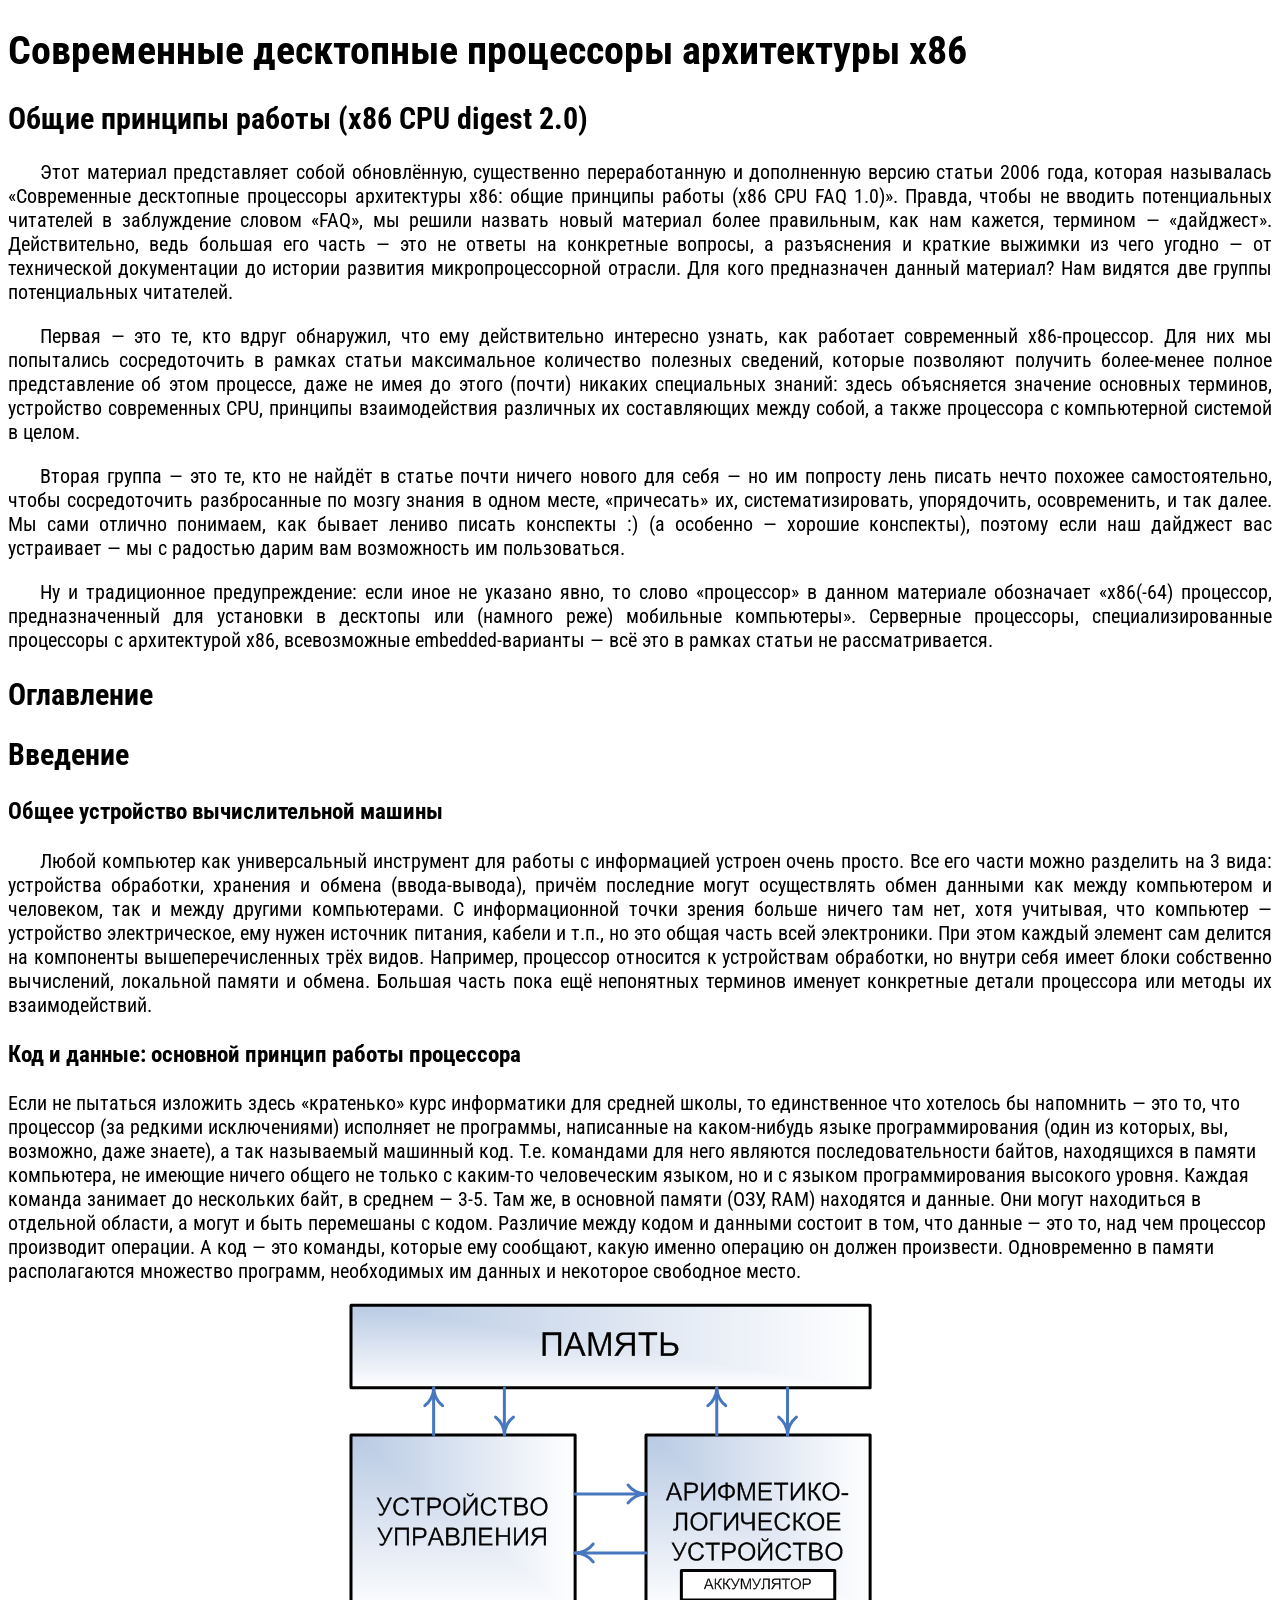
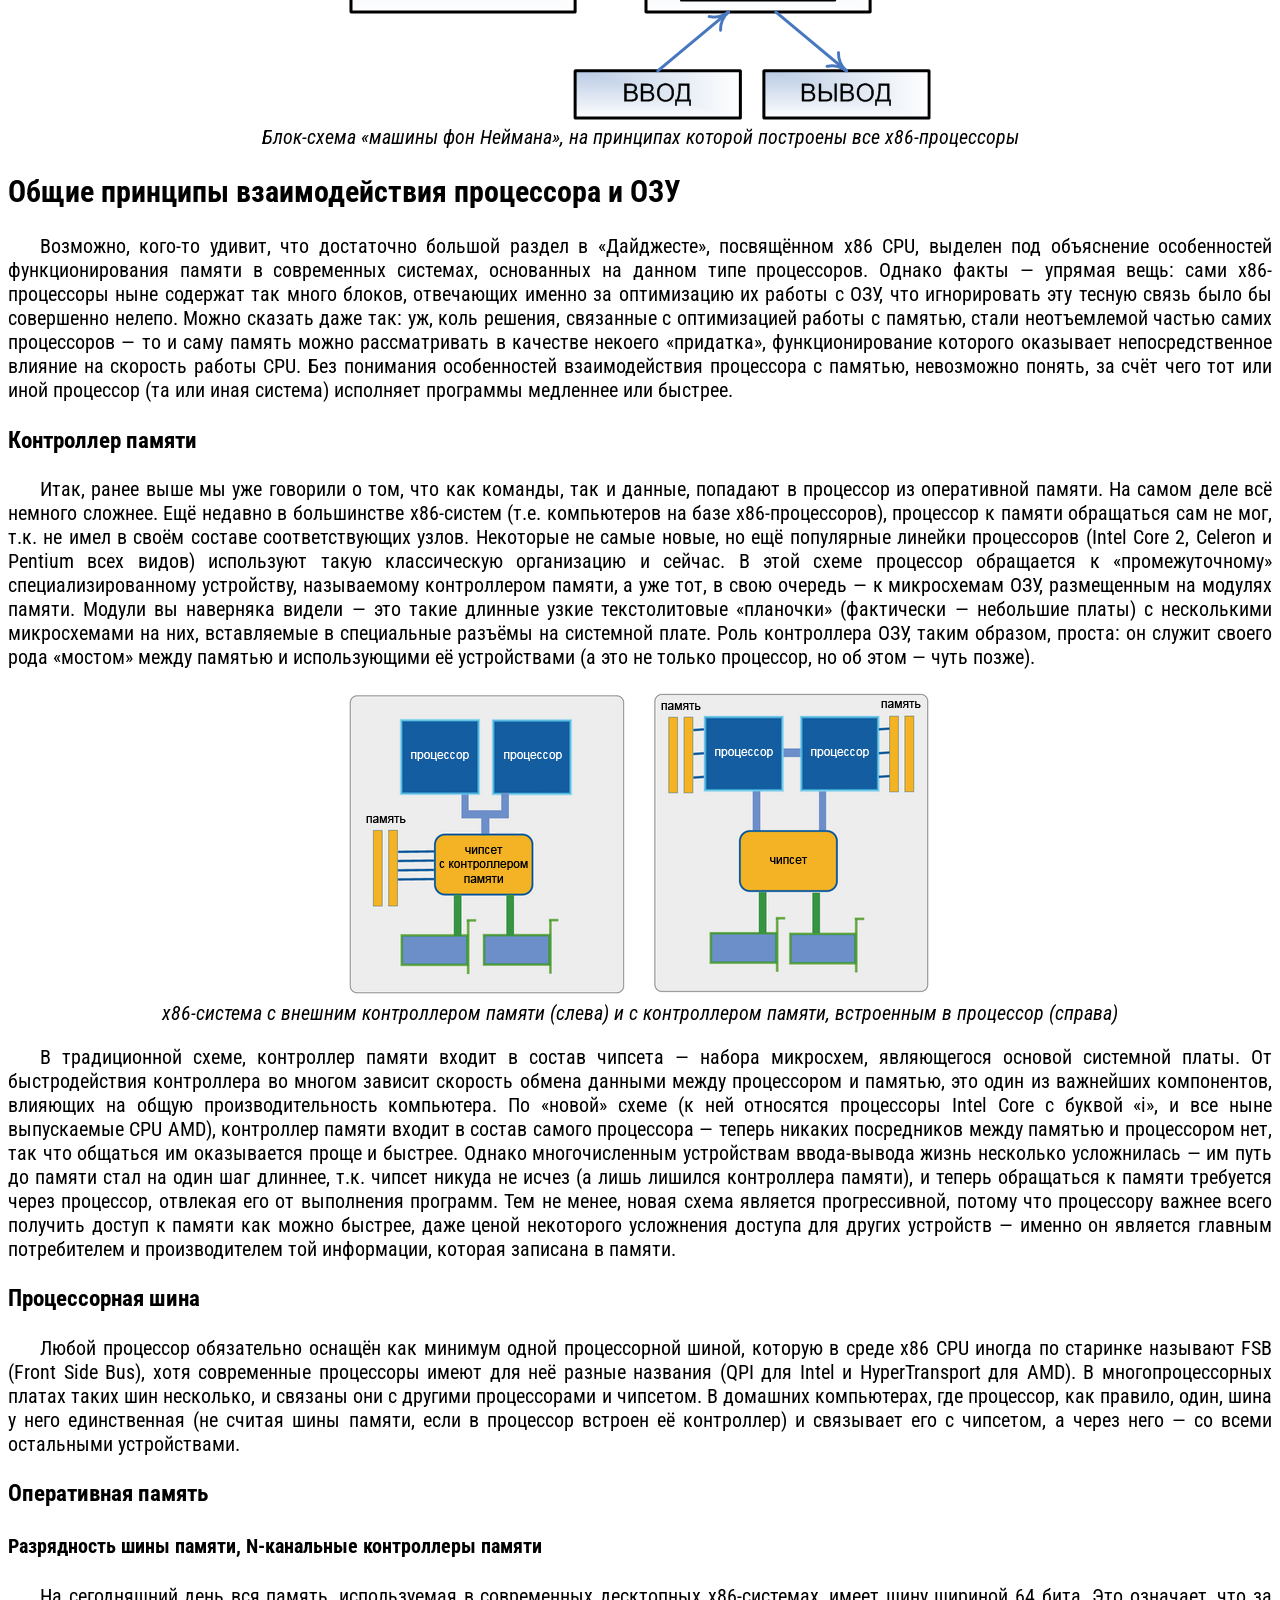
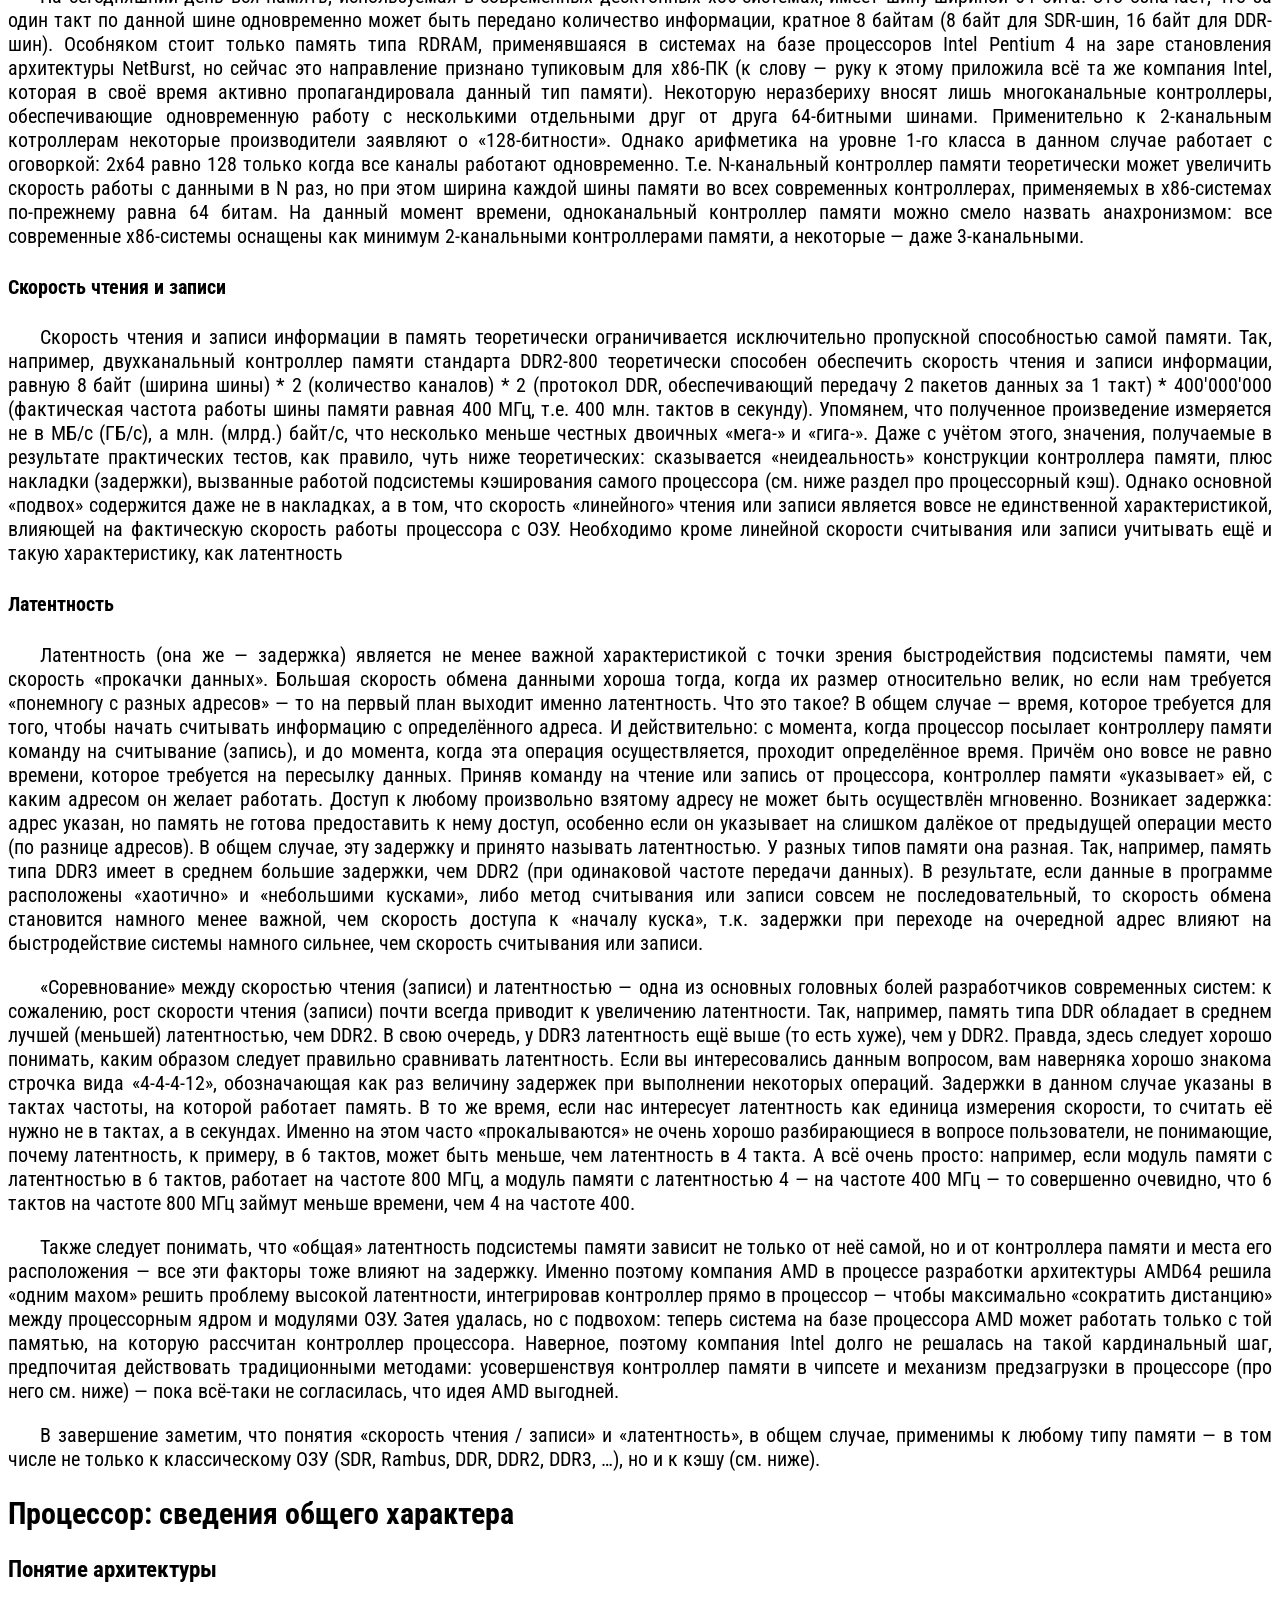
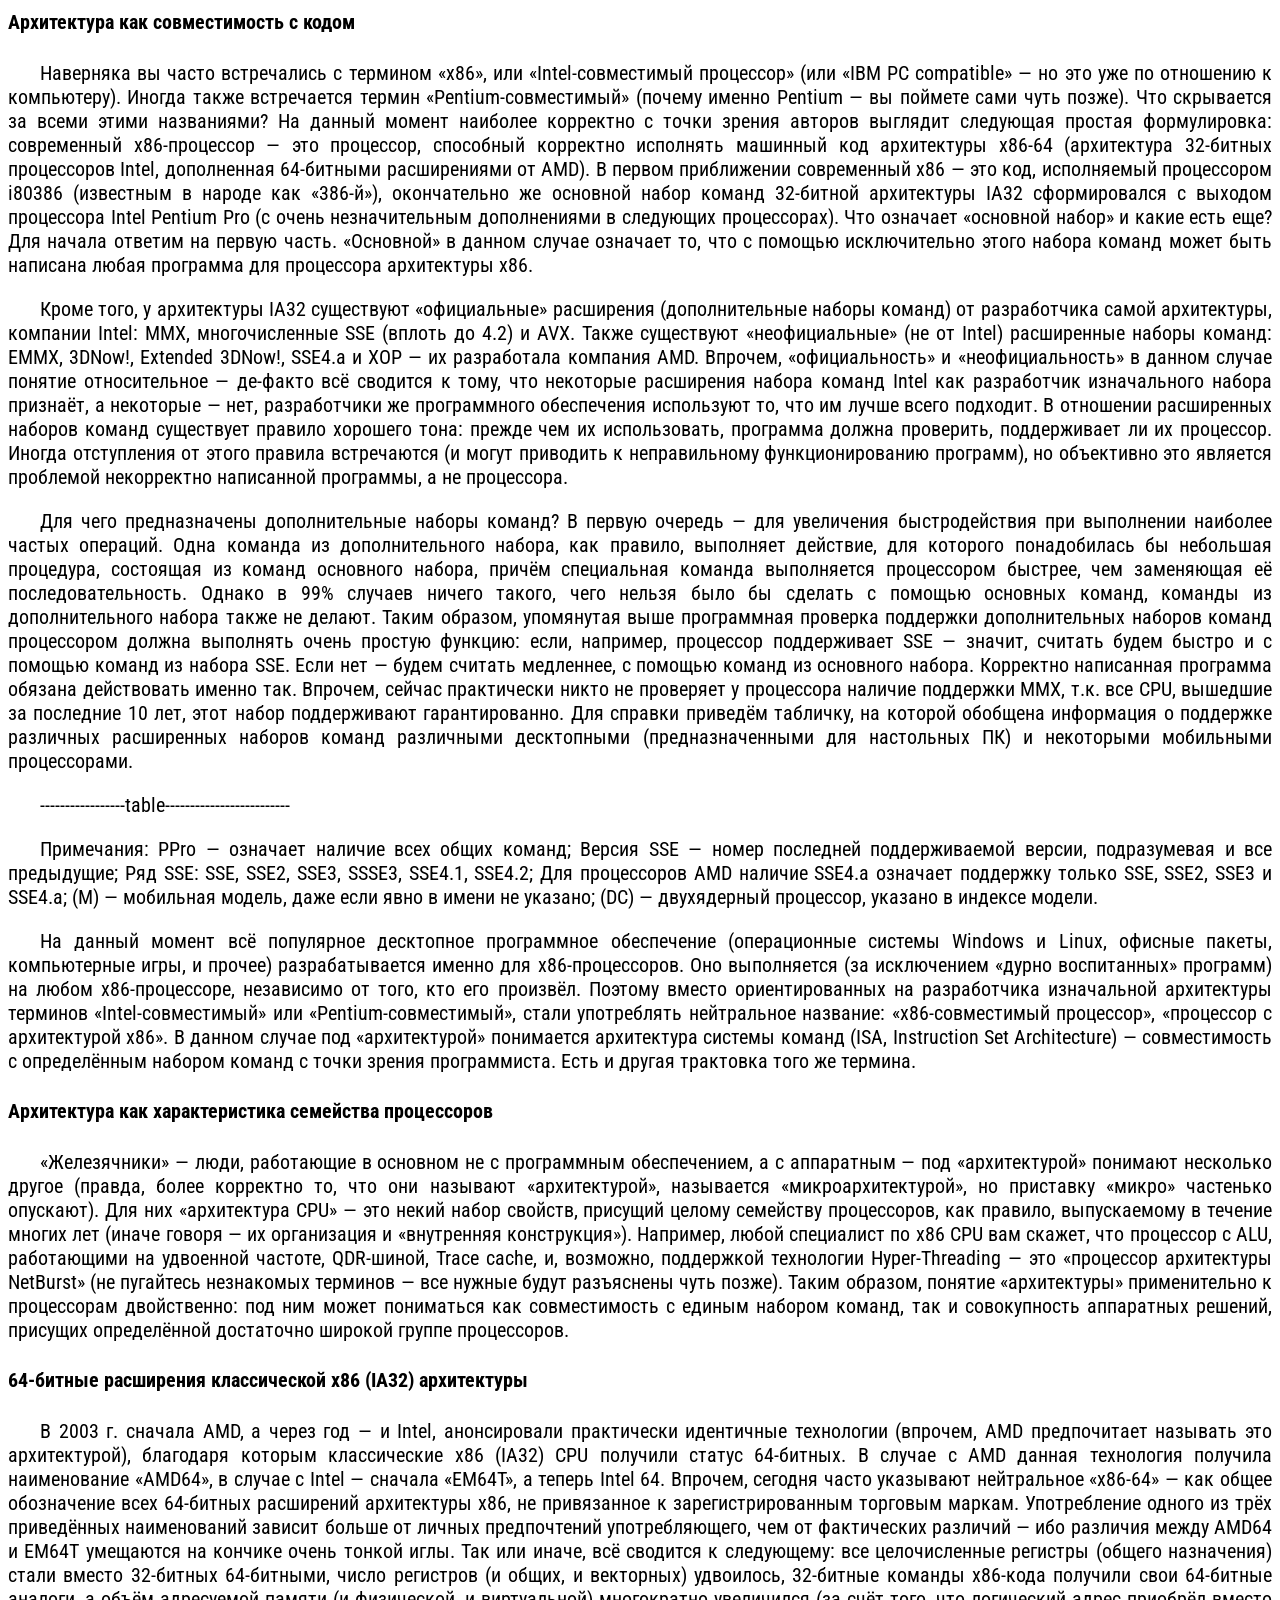
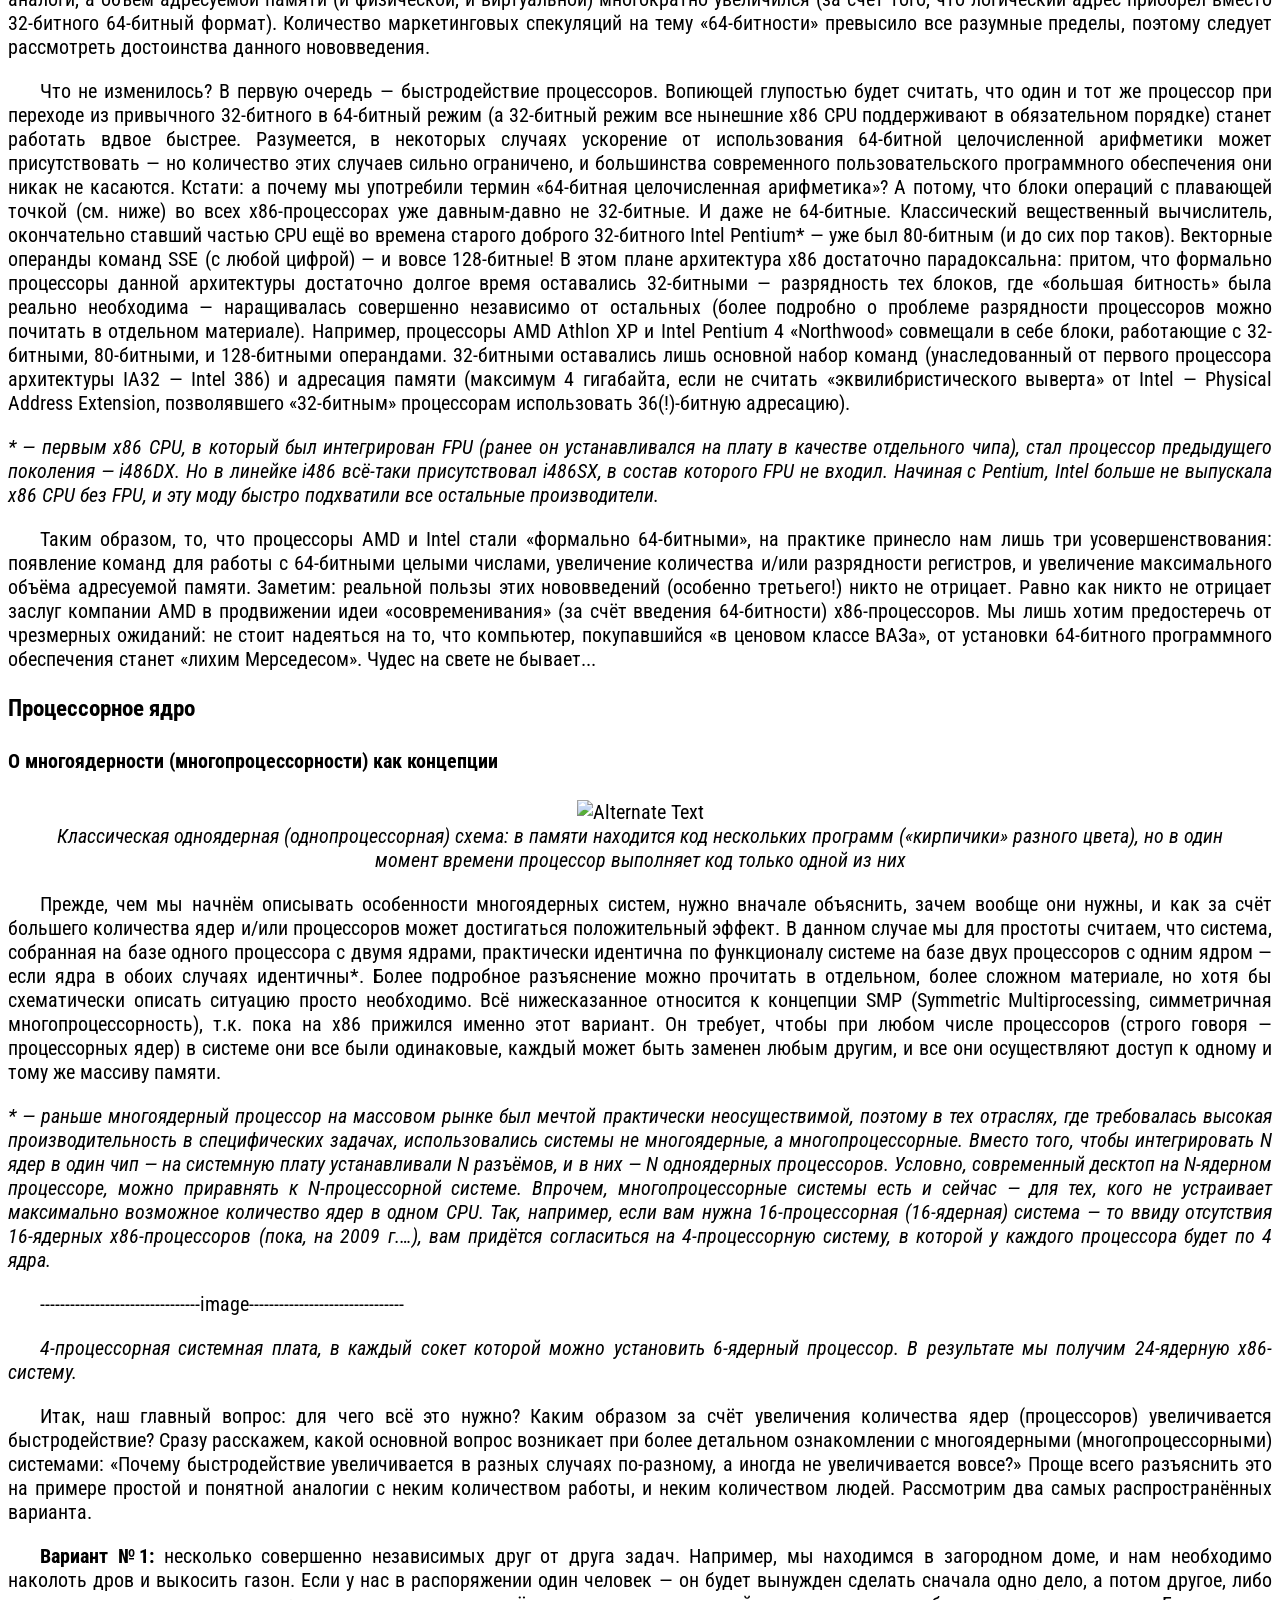
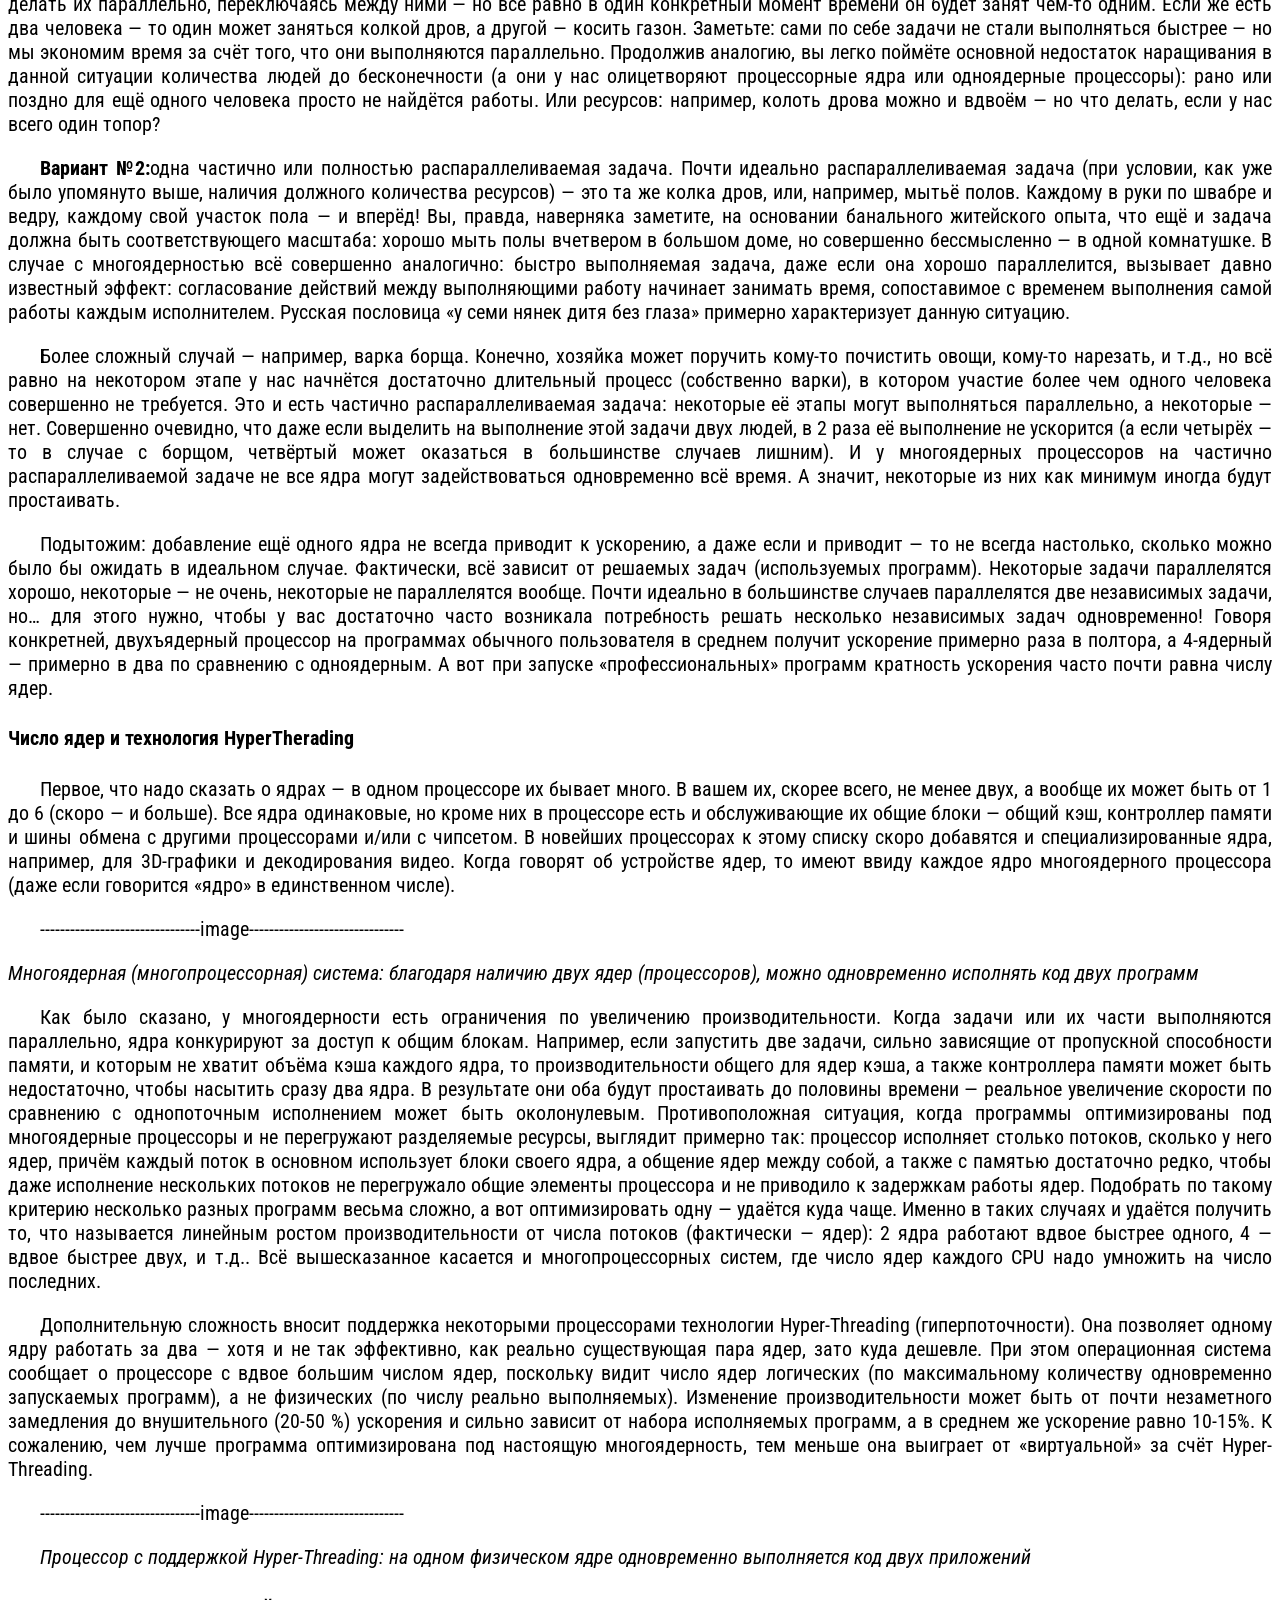
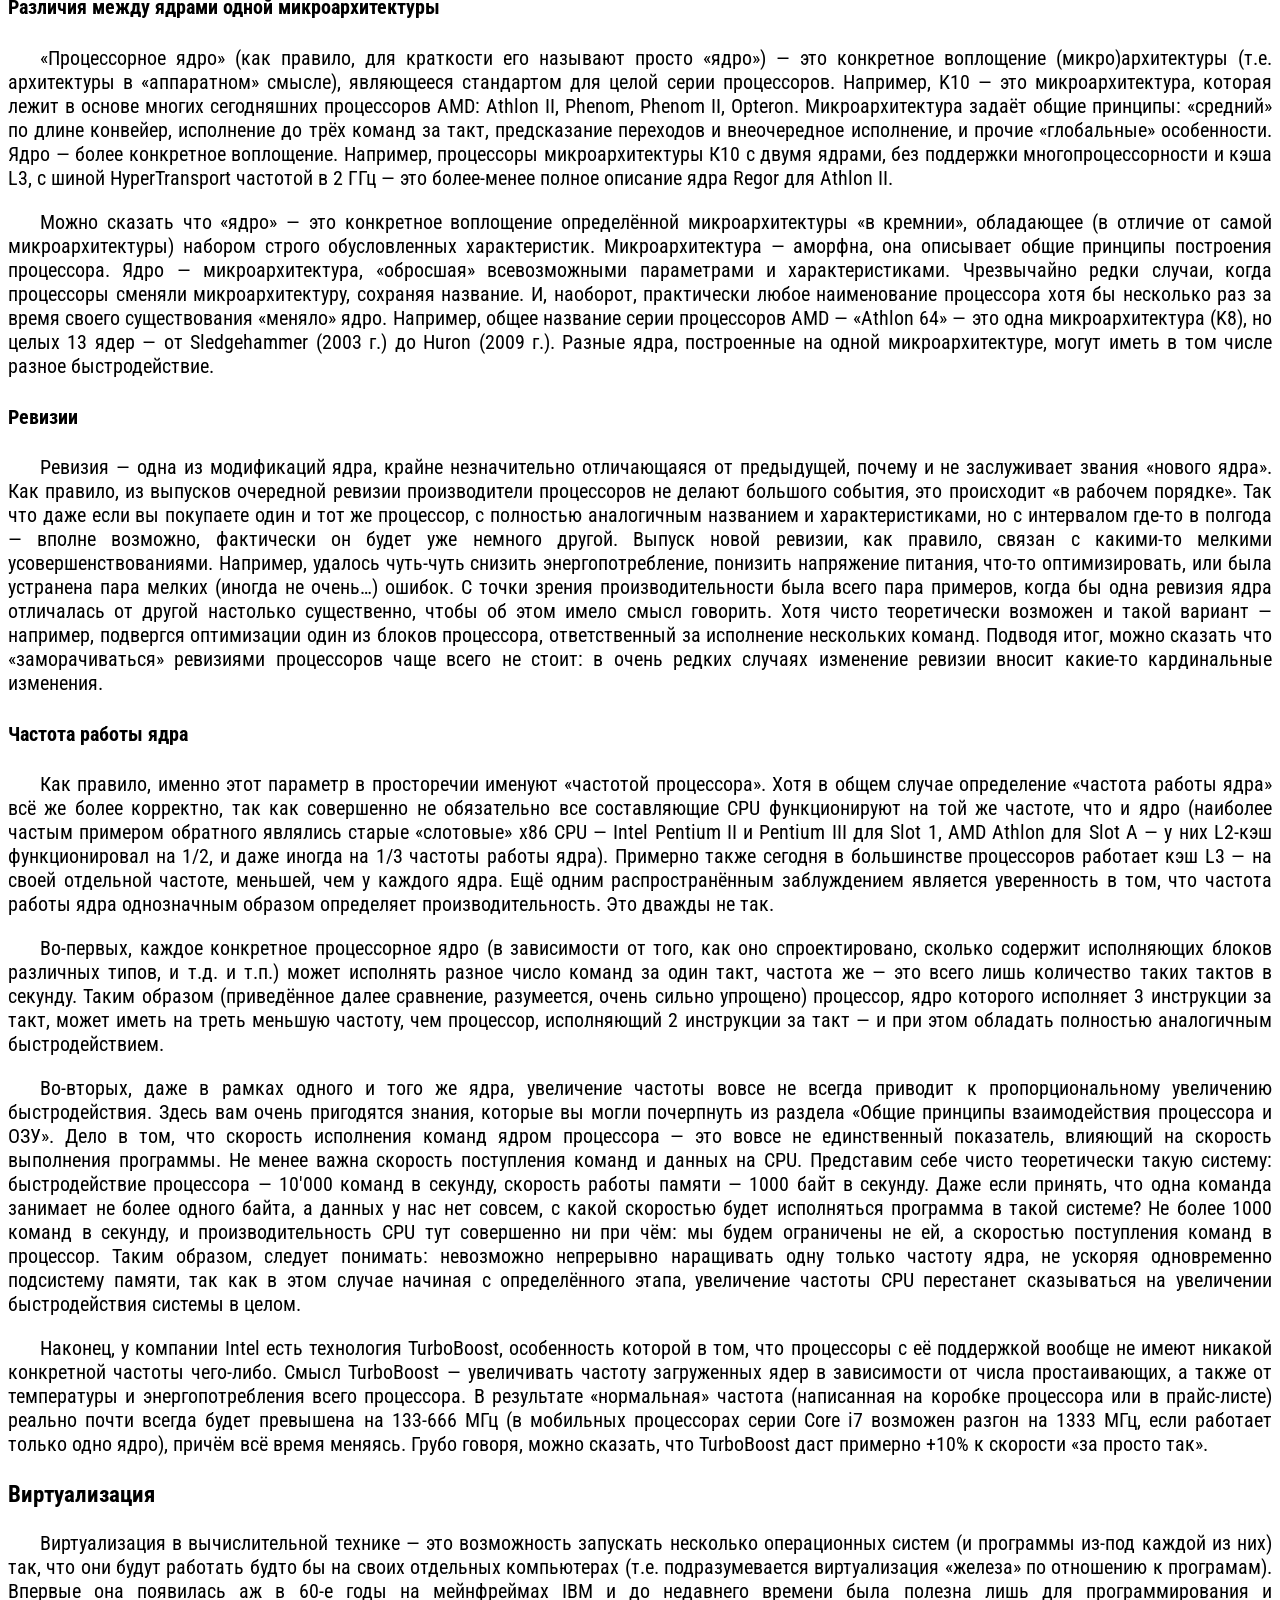
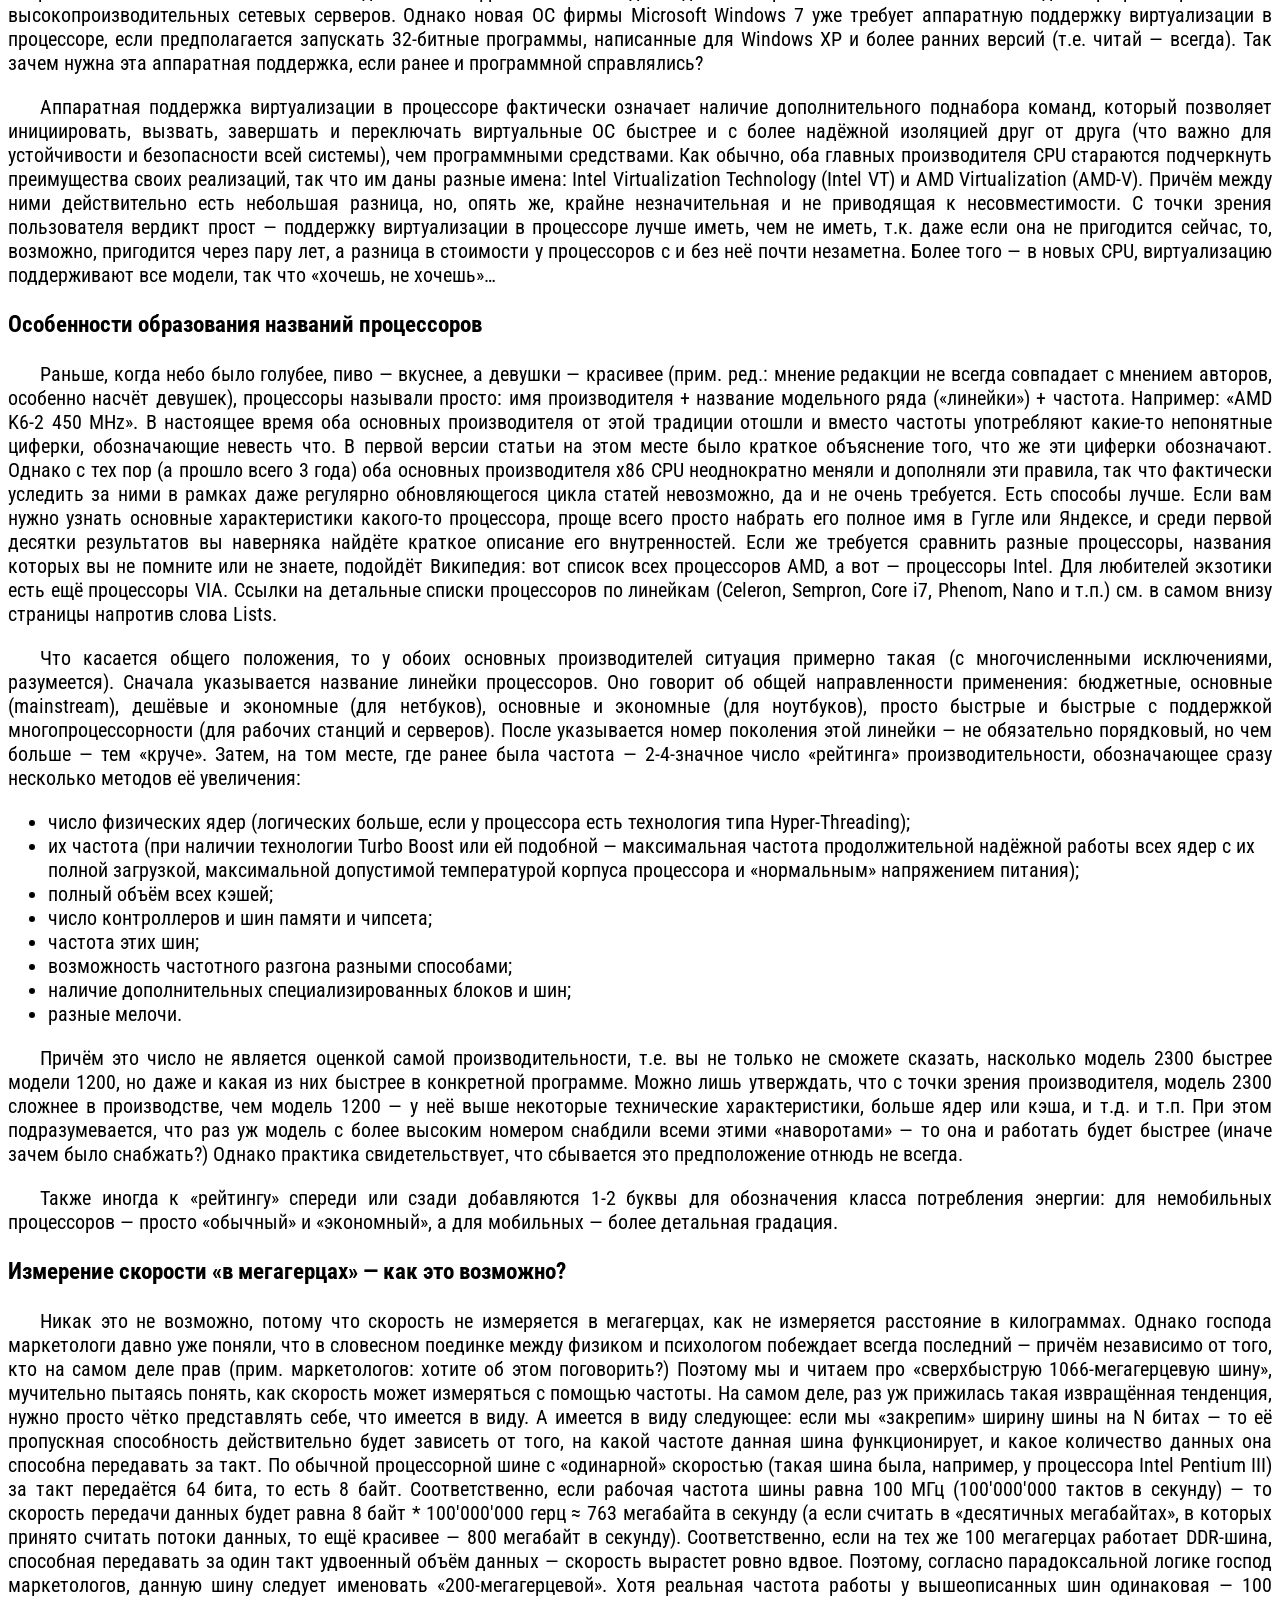
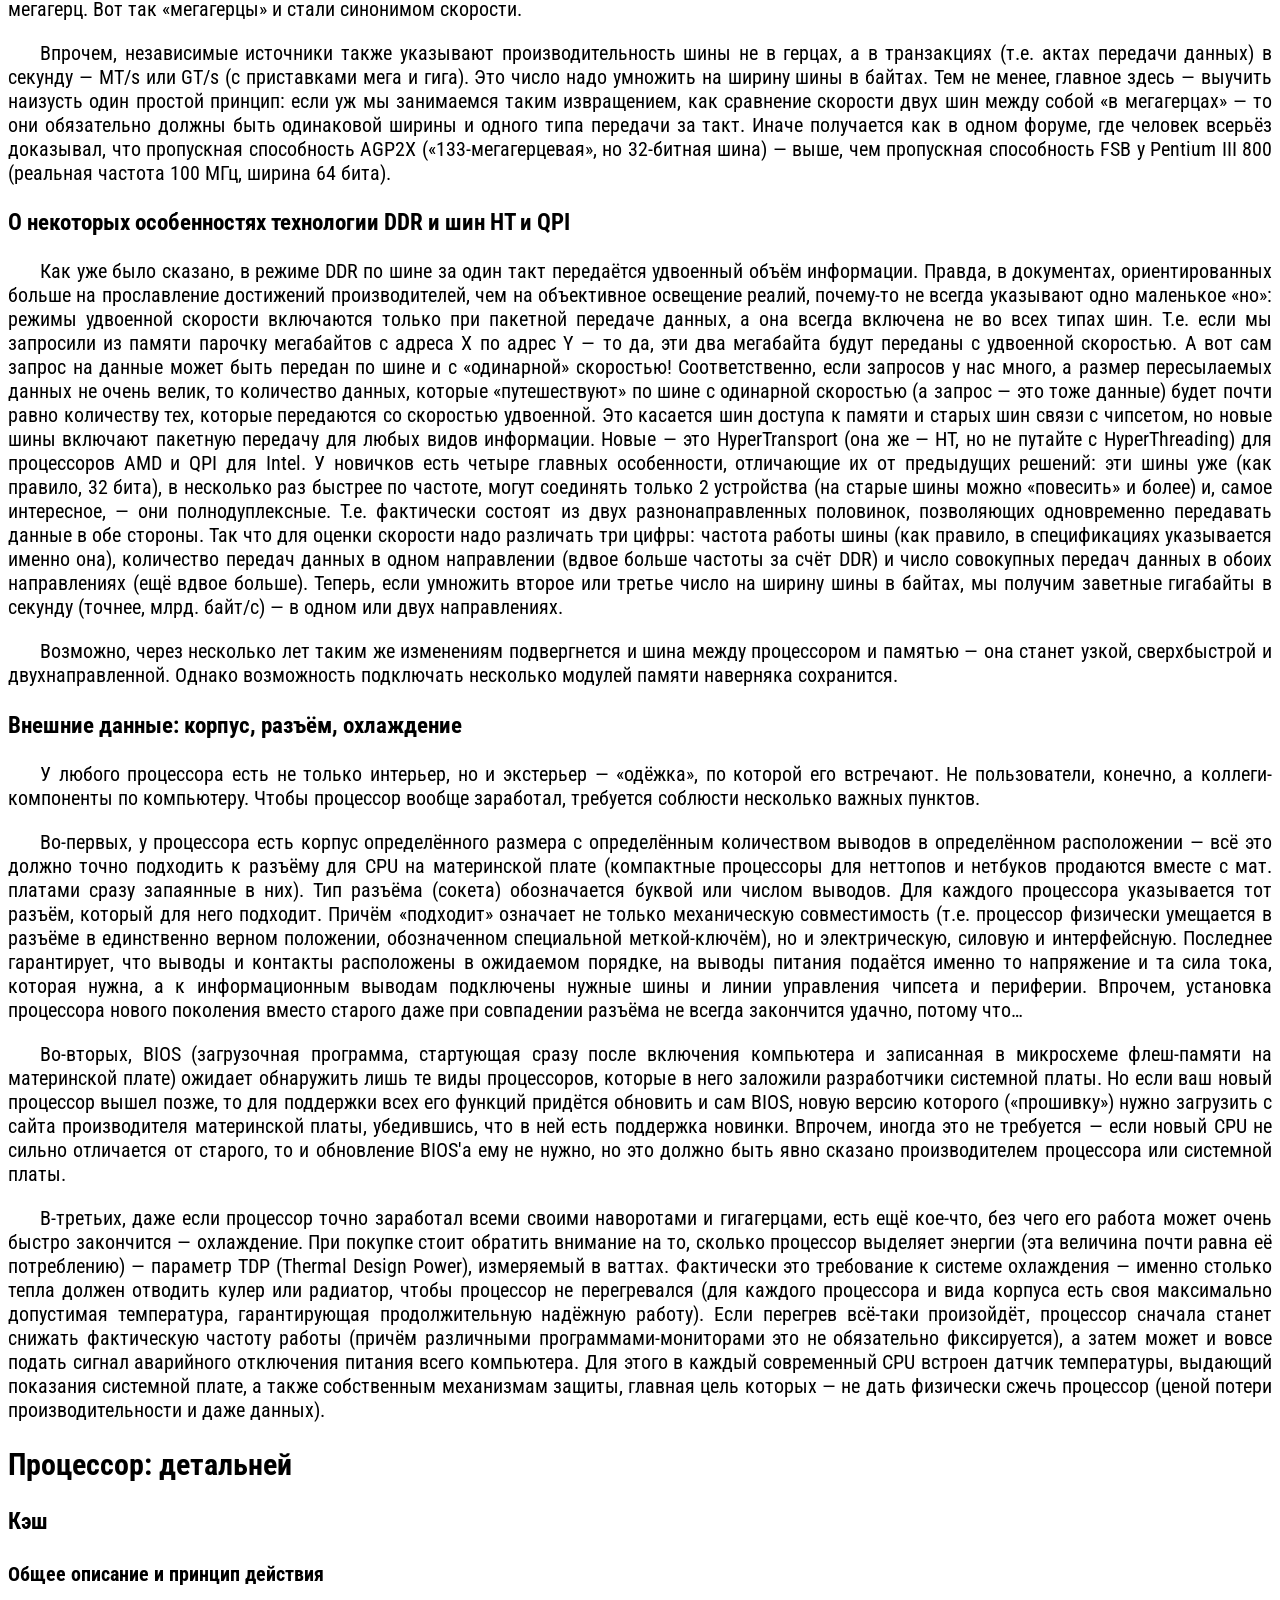
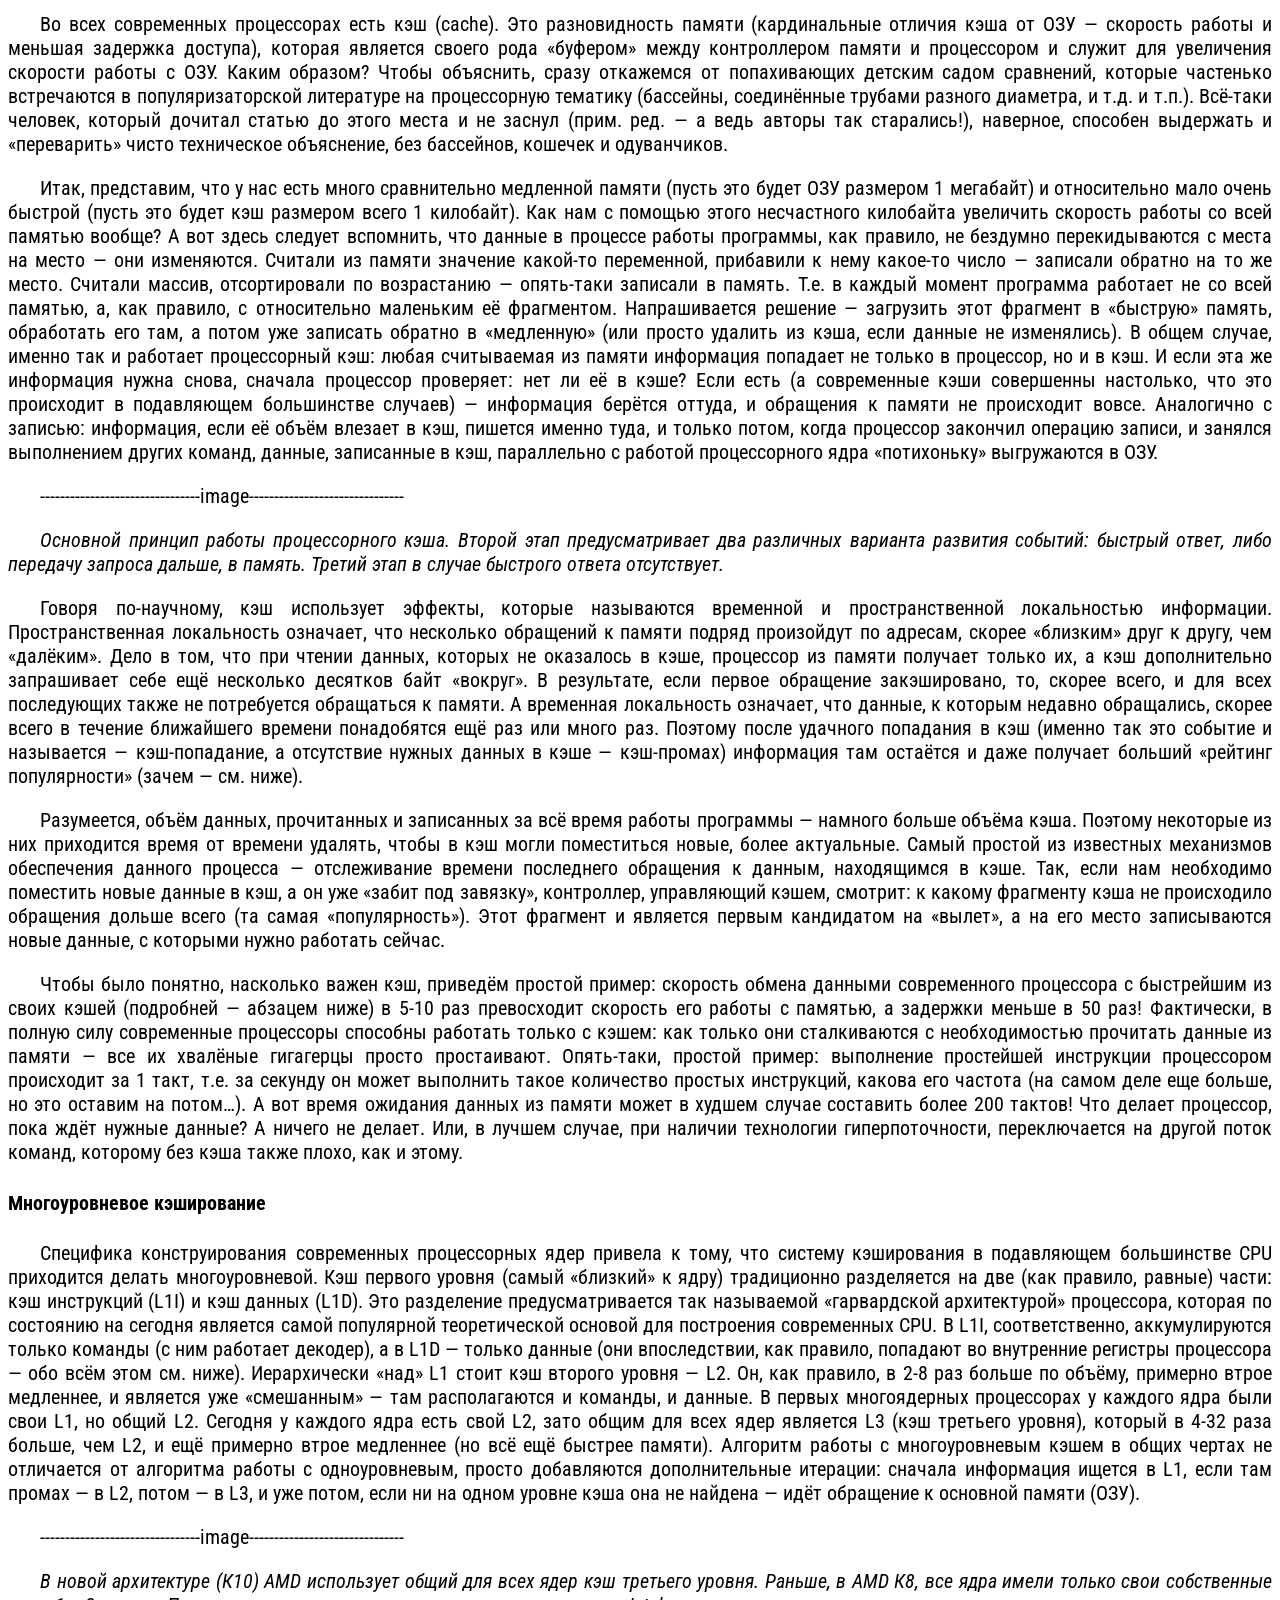
==== commit 62d6592e: "Figures & Readline" ====
--- a/01-CPU/cpu.html
+++ b/01-CPU/cpu.html
@@ -3,12 +3,17 @@
 <html lang="en" xmlns="http://www.w3.org/1999/xhtml">
 <head>
     <meta charset="utf-8" />
+    <!--<link rel="preconnect" href="https://fonts.googleapis.com">
+    <link rel="preconnect" href="https://fonts.gstatic.com" crossorigin>
+    <link href="https://fonts.googleapis.com/css2?family=Roboto+Condensed:ital,wght@0,100..900;1,100..900&display=swap" rel="stylesheet">-->
+    <link href="cpu.css" rel="stylesheet" />
     <title>CPU</title>
 </head>
 <body>
     <h1>Современные десктопные процессоры архитектуры x86</h1>
-    <h2>общие принципы работы (x86 CPU digest 2.0)</h2>
-    <P> Этот материал представляет собой обновлённую, существенно переработанную и дополненную версию статьи 2006 года, которая называлась «Современные десктопные процессоры архитектуры x86: общие принципы работы (x86 CPU FAQ 1.0)». Правда, чтобы не вводить потенциальных читателей в заблуждение словом «FAQ», мы решили назвать новый материал более правильным, как нам кажется, термином — «дайджест». Действительно, ведь большая его часть — это не ответы на конкретные вопросы, а разъяснения и краткие выжимки из чего угодно — от технической документации до истории развития микропроцессорной отрасли. Для кого предназначен данный материал? Нам видятся две группы потенциальных читателей.
+    <h2>Общие принципы работы (x86 CPU digest 2.0)</h2>
+    <P>
+        Этот материал представляет собой обновлённую, существенно переработанную и дополненную версию статьи 2006 года, которая называлась «Современные десктопные процессоры архитектуры x86: общие принципы работы (x86 CPU FAQ 1.0)». Правда, чтобы не вводить потенциальных читателей в заблуждение словом «FAQ», мы решили назвать новый материал более правильным, как нам кажется, термином — «дайджест». Действительно, ведь большая его часть — это не ответы на конкретные вопросы, а разъяснения и краткие выжимки из чего угодно — от технической документации до истории развития микропроцессорной отрасли. Для кого предназначен данный материал? Нам видятся две группы потенциальных читателей.
     </P>
     <P>
         Первая — это те, кто вдруг обнаружил, что ему действительно интересно узнать, как работает современный x86-процессор. Для них мы попытались сосредоточить в рамках статьи максимальное количество полезных сведений, которые позволяют получить более-менее полное представление об этом процессе, даже не имея до этого (почти) никаких специальных знаний: здесь объясняется значение основных терминов, устройство современных CPU, принципы взаимодействия различных их составляющих между собой, а также процессора с компьютерной системой в целом.
@@ -26,21 +31,37 @@
         <h3>Код и данные: основной принцип работы процессора</h3>
         Если не пытаться изложить здесь «кратенько» курс информатики для средней школы, то единственное что хотелось бы напомнить — это то, что процессор (за редкими исключениями) исполняет не программы, написанные на каком-нибудь языке программирования (один из которых, вы, возможно, даже знаете), а так называемый машинный код. Т.е. командами для него являются последовательности байтов, находящихся в памяти компьютера, не имеющие ничего общего не только с каким-то человеческим языком, но и с языком программирования высокого уровня. Каждая команда занимает до нескольких байт, в среднем — 3-5. Там же, в основной памяти (ОЗУ, RAM) находятся и данные. Они могут находиться в отдельной области, а могут и быть перемешаны с кодом. Различие между кодом и данными состоит в том, что данные — это то, над чем процессор производит операции. А код — это команды, которые ему сообщают, какую именно операцию он должен произвести. Одновременно в памяти располагаются множество программ, необходимых им данных и некоторое свободное место.
     </p>
-    <p>--------------------------------image-------------------------------</p>
-    <p><i>
-    Блок-схема «машины фон Неймана»,
-    на принципах которой построены все x86-процессоры
-</i></p>
+    <p>
+        <figure>
+            <img src="img/von-neumann.png" alt="Здесь должна быть картинка" title="Архитектура Фон-Неймана">
+            <figcaption>
+              
+                    Блок-схема «машины фон Неймана»,
+                    на принципах которой построены все x86-процессоры
+                
+            </figcaption>
+        </figure>
+      
+</p>
+    
     <h2>Общие принципы взаимодействия процессора и ОЗУ</h2>
     <p>Возможно, кого-то удивит, что достаточно большой раздел в «Дайджесте», посвящённом x86 CPU, выделен под объяснение особенностей функционирования памяти в современных системах, основанных на данном типе процессоров. Однако факты — упрямая вещь: сами x86-процессоры ныне содержат так много блоков, отвечающих именно за оптимизацию их работы с ОЗУ, что игнорировать эту тесную связь было бы совершенно нелепо. Можно сказать даже так: уж, коль решения, связанные с оптимизацией работы с памятью, стали неотъемлемой частью самих процессоров — то и саму память можно рассматривать в качестве некоего «придатка», функционирование которого оказывает непосредственное влияние на скорость работы CPU. Без понимания особенностей взаимодействия процессора с памятью, невозможно понять, за счёт чего тот или иной процессор (та или иная система) исполняет программы медленнее или быстрее.</p>
 
     <h3>Контроллер памяти</h3>
     <p>Итак, ранее выше мы уже говорили о том, что как команды, так и данные, попадают в процессор из оперативной памяти. На самом деле всё немного сложнее. Ещё недавно в большинстве x86-систем (т.е. компьютеров на базе x86-процессоров), процессор к памяти обращаться сам не мог, т.к. не имел в своём составе соответствующих узлов. Некоторые не самые новые, но ещё популярные линейки процессоров (Intel Core 2, Celeron и Pentium всех видов) используют такую классическую организацию и сейчас. В этой схеме процессор обращается к «промежуточному» специализированному устройству, называемому контроллером памяти, а уже тот, в свою очередь — к микросхемам ОЗУ, размещенным на модулях памяти. Модули вы наверняка видели — это такие длинные узкие текстолитовые «планочки» (фактически — небольшие платы) с несколькими микросхемами на них, вставляемые в специальные разъёмы на системной плате. Роль контроллера ОЗУ, таким образом, проста: он служит своего рода «мостом» между памятью и использующими её устройствами (а это не только процессор, но об этом — чуть позже).</p>
-    <p>--------------------------------image-------------------------------</p>
-    <p><i>
-    x86-система с внешним контроллером памяти (слева)
-    и с контроллером памяти, встроенным в процессор (справа)
-</i></p>
+    <p>
+        <figure>
+    <img src="img/ext-vs-int.png" alt="Здесь должна быть картинка" />
+    <figcaption>
+ 
+            x86-система с внешним контроллером памяти (слева)
+            и с контроллером памяти, встроенным в процессор (справа)
+        
+    </figcaption>
+        </figure>
+    </p>
+    
+
     <p>В традиционной схеме, контроллер памяти входит в состав чипсета — набора микросхем, являющегося основой системной платы. От быстродействия контроллера во многом зависит скорость обмена данными между процессором и памятью, это один из важнейших компонентов, влияющих на общую производительность компьютера. По «новой» схеме (к ней относятся процессоры Intel Core с буквой «i», и все ныне выпускаемые CPU AMD), контроллер памяти входит в состав самого процессора — теперь никаких посредников между памятью и процессором нет, так что общаться им оказывается проще и быстрее. Однако многочисленным устройствам ввода-вывода жизнь несколько усложнилась — им путь до памяти стал на один шаг длиннее, т.к. чипсет никуда не исчез (а лишь лишился контроллера памяти), и теперь обращаться к памяти требуется через процессор, отвлекая его от выполнения программ. Тем не менее, новая схема является прогрессивной, потому что процессору важнее всего получить доступ к памяти как можно быстрее, даже ценой некоторого усложнения доступа для других устройств — именно он является главным потребителем и производителем той информации, которая записана в памяти.</p>
 
     <h3>Процессорная шина</h3>
@@ -52,227 +73,249 @@
     <p>На сегодняшний день вся память, используемая в современных десктопных x86-системах, имеет шину шириной 64 бита. Это означает, что за один такт по данной шине одновременно может быть передано количество информации, кратное 8 байтам (8 байт для SDR-шин, 16 байт для DDR-шин). Особняком стоит только память типа RDRAM, применявшаяся в системах на базе процессоров Intel Pentium 4 на заре становления архитектуры NetBurst, но сейчас это направление признано тупиковым для x86-ПК (к слову — руку к этому приложила всё та же компания Intel, которая в своё время активно пропагандировала данный тип памяти). Некоторую неразбериху вносят лишь многоканальные контроллеры, обеспечивающие одновременную работу с несколькими отдельными друг от друга 64-битными шинами. Применительно к 2-канальным котроллерам некоторые производители заявляют о «128-битности». Однако арифметика на уровне 1-го класса в данном случае работает с оговоркой: 2x64 равно 128 только когда все каналы работают одновременно. Т.е. N-канальный контроллер памяти теоретически может увеличить скорость работы с данными в N раз, но при этом ширина каждой шины памяти во всех современных контроллерах, применяемых в x86-системах по-прежнему равна 64 битам. На данный момент времени, одноканальный контроллер памяти можно смело назвать анахронизмом: все современные x86-системы оснащены как минимум 2-канальными контроллерами памяти, а некоторые — даже 3-канальными.</p>
 
     <h4>Скорость чтения и записи</h4>
-        <p>Скорость чтения и записи информации в память теоретически ограничивается исключительно пропускной способностью самой памяти. Так, например, двухканальный контроллер памяти стандарта DDR2-800 теоретически способен обеспечить скорость чтения и записи информации, равную 8 байт (ширина шины) * 2 (количество каналов) * 2 (протокол DDR, обеспечивающий передачу 2 пакетов данных за 1 такт) * 400'000'000 (фактическая частота работы шины памяти равная 400 МГц, т.е. 400 млн. тактов в секунду). Упомянем, что полученное произведение измеряется не в МБ/с (ГБ/с), а млн. (млрд.) байт/с, что несколько меньше честных двоичных «мега-» и «гига-». Даже с учётом этого, значения, получаемые в результате практических тестов, как правило, чуть ниже теоретических: сказывается «неидеальность» конструкции контроллера памяти, плюс накладки (задержки), вызванные работой подсистемы кэширования самого процессора (см. ниже раздел про процессорный кэш). Однако основной «подвох» содержится даже не в накладках, а в том, что скорость «линейного» чтения или записи является вовсе не единственной характеристикой, влияющей на фактическую скорость работы процессора с ОЗУ. Необходимо кроме линейной скорости считывания или записи учитывать ещё и такую характеристику, как латентность</p>
-
-        <h4>Латентность</h4>
-        <p>Латентность (она же — задержка) является не менее важной характеристикой с точки зрения быстродействия подсистемы памяти, чем скорость «прокачки данных». Большая скорость обмена данными хороша тогда, когда их размер относительно велик, но если нам требуется «понемногу с разных адресов» — то на первый план выходит именно латентность. Что это такое? В общем случае — время, которое требуется для того, чтобы начать считывать информацию с определённого адреса. И действительно: с момента, когда процессор посылает контроллеру памяти команду на считывание (запись), и до момента, когда эта операция осуществляется, проходит определённое время. Причём оно вовсе не равно времени, которое требуется на пересылку данных. Приняв команду на чтение или запись от процессора, контроллер памяти «указывает» ей, с каким адресом он желает работать. Доступ к любому произвольно взятому адресу не может быть осуществлён мгновенно. Возникает задержка: адрес указан, но память не готова предоставить к нему доступ, особенно если он указывает на слишком далёкое от предыдущей операции место (по разнице адресов). В общем случае, эту задержку и принято называть латентностью. У разных типов памяти она разная. Так, например, память типа DDR3 имеет в среднем большие задержки, чем DDR2 (при одинаковой частоте передачи данных). В результате, если данные в программе расположены «хаотично» и «небольшими кусками», либо метод считывания или записи совсем не последовательный, то скорость обмена становится намного менее важной, чем скорость доступа к «началу куска», т.к. задержки при переходе на очередной адрес влияют на быстродействие системы намного сильнее, чем скорость считывания или записи.</p>
-        <p>«Соревнование» между скоростью чтения (записи) и латентностью — одна из основных головных болей разработчиков современных систем: к сожалению, рост скорости чтения (записи) почти всегда приводит к увеличению латентности. Так, например, память типа DDR обладает в среднем лучшей (меньшей) латентностью, чем DDR2. В свою очередь, у DDR3 латентность ещё выше (то есть хуже), чем у DDR2. Правда, здесь следует хорошо понимать, каким образом следует правильно сравнивать латентность. Если вы интересовались данным вопросом, вам наверняка хорошо знакома строчка вида «4-4-4-12», обозначающая как раз величину задержек при выполнении некоторых операций. Задержки в данном случае указаны в тактах частоты, на которой работает память. В то же время, если нас интересует латентность как единица измерения скорости, то считать её нужно не в тактах, а в секундах. Именно на этом часто «прокалываются» не очень хорошо разбирающиеся в вопросе пользователи, не понимающие, почему латентность, к примеру, в 6 тактов, может быть меньше, чем латентность в 4 такта. А всё очень просто: например, если модуль памяти с латентностью в 6 тактов, работает на частоте 800 МГц, а модуль памяти с латентностью 4 — на частоте 400 МГц — то совершенно очевидно, что 6 тактов на частоте 800 МГц займут меньше времени, чем 4 на частоте 400.</p>
-        <p>Также следует понимать, что «общая» латентность подсистемы памяти зависит не только от неё самой, но и от контроллера памяти и места его расположения — все эти факторы тоже влияют на задержку. Именно поэтому компания AMD в процессе разработки архитектуры AMD64 решила «одним махом» решить проблему высокой латентности, интегрировав контроллер прямо в процессор — чтобы максимально «сократить дистанцию» между процессорным ядром и модулями ОЗУ. Затея удалась, но с подвохом: теперь система на базе процессора AMD может работать только с той памятью, на которую рассчитан контроллер процессора. Наверное, поэтому компания Intel долго не решалась на такой кардинальный шаг, предпочитая действовать традиционными методами: усовершенствуя контроллер памяти в чипсете и механизм предзагрузки в процессоре (про него см. ниже) — пока всё-таки не согласилась, что идея AMD выгодней.</p>
-        <p>В завершение заметим, что понятия «скорость чтения / записи» и «латентность», в общем случае, применимы к любому типу памяти — в том числе не только к классическому ОЗУ (SDR, Rambus, DDR, DDR2, DDR3, …), но и к кэшу (см. ниже).</p>
-
-        <h2>Процессор: сведения общего характера</h2>
-        <h3>Понятие архитектуры</h3>
-        <h4>Архитектура как совместимость с кодом</h4>
-        <p>Наверняка вы часто встречались с термином «x86», или «Intel-совместимый процессор» (или «IBM PC compatible» — но это уже по отношению к компьютеру). Иногда также встречается термин «Pentium-совместимый» (почему именно Pentium — вы поймете сами чуть позже). Что скрывается за всеми этими названиями? На данный момент наиболее корректно с точки зрения авторов выглядит следующая простая формулировка: современный x86-процессор — это процессор, способный корректно исполнять машинный код архитектуры x86-64 (архитектура 32-битных процессоров Intel, дополненная 64-битными расширениями от AMD). В первом приближении современный x86 — это код, исполняемый процессором i80386 (известным в народе как «386-й»), окончательно же основной набор команд 32-битной архитектуры IA32 сформировался с выходом процессора Intel Pentium Pro (с очень незначительным дополнениями в следующих процессорах). Что означает «основной набор» и какие есть еще? Для начала ответим на первую часть. «Основной» в данном случае означает то, что с помощью исключительно этого набора команд может быть написана любая программа для процессора архитектуры x86.</p>
-        <p>Кроме того, у архитектуры IA32 существуют «официальные» расширения (дополнительные наборы команд) от разработчика самой архитектуры, компании Intel: MMX, многочисленные SSE (вплоть до 4.2) и AVX. Также существуют «неофициальные» (не от Intel) расширенные наборы команд: EMMX, 3DNow!, Extended 3DNow!, SSE4.a и XOP — их разработала компания AMD. Впрочем, «официальность» и «неофициальность» в данном случае понятие относительное — де-факто всё сводится к тому, что некоторые расширения набора команд Intel как разработчик изначального набора признаёт, а некоторые — нет, разработчики же программного обеспечения используют то, что им лучше всего подходит. В отношении расширенных наборов команд существует правило хорошего тона: прежде чем их использовать, программа должна проверить, поддерживает ли их процессор. Иногда отступления от этого правила встречаются (и могут приводить к неправильному функционированию программ), но объективно это является проблемой некорректно написанной программы, а не процессора.</p>
-        <p>Для чего предназначены дополнительные наборы команд? В первую очередь — для увеличения быстродействия при выполнении наиболее частых операций. Одна команда из дополнительного набора, как правило, выполняет действие, для которого понадобилась бы небольшая процедура, состоящая из команд основного набора, причём специальная команда выполняется процессором быстрее, чем заменяющая её последовательность. Однако в 99% случаев ничего такого, чего нельзя было бы сделать с помощью основных команд, команды из дополнительного набора также не делают. Таким образом, упомянутая выше программная проверка поддержки дополнительных наборов команд процессором должна выполнять очень простую функцию: если, например, процессор поддерживает SSE — значит, считать будем быстро и с помощью команд из набора SSE. Если нет — будем считать медленнее, с помощью команд из основного набора. Корректно написанная программа обязана действовать именно так. Впрочем, сейчас практически никто не проверяет у процессора наличие поддержки MMX, т.к. все CPU, вышедшие за последние 10 лет, этот набор поддерживают гарантированно. Для справки приведём табличку, на которой обобщена информация о поддержке различных расширенных наборов команд различными десктопными (предназначенными для настольных ПК) и некоторыми мобильными процессорами.</p>
-        <p>-----------------table-------------------------</p>
-        <p>
-            Примечания:
-            PPro — означает наличие всех общих команд;
-            Версия SSE — номер последней поддерживаемой версии, подразумевая и все предыдущие;
-            Ряд SSE: SSE, SSE2, SSE3, SSSE3, SSE4.1, SSE4.2;
-            Для процессоров AMD наличие SSE4.a означает поддержку только SSE, SSE2, SSE3 и SSE4.a;
-            (M) — мобильная модель, даже если явно в имени не указано;
-            (DC) — двухядерный процессор, указано в индексе модели.
-        </p>
-        <p>На данный момент всё популярное десктопное программное обеспечение (операционные системы Windows и Linux, офисные пакеты, компьютерные игры, и прочее) разрабатывается именно для x86-процессоров. Оно выполняется (за исключением «дурно воспитанных» программ) на любом x86-процессоре, независимо от того, кто его произвёл. Поэтому вместо ориентированных на разработчика изначальной архитектуры терминов «Intel-совместимый» или «Pentium-совместимый», стали употреблять нейтральное название: «x86-совместимый процессор», «процессор с архитектурой x86». В данном случае под «архитектурой» понимается архитектура системы команд (ISA, Instruction Set Architecture) — совместимость с определённым набором команд с точки зрения программиста. Есть и другая трактовка того же термина.</p>
-
-
-
-        <h4>Архитектура как характеристика семейства процессоров</h4>
-        <p>«Железячники» — люди, работающие в основном не с программным обеспечением, а с аппаратным — под «архитектурой» понимают несколько другое (правда, более корректно то, что они называют «архитектурой», называется «микроархитектурой», но приставку «микро» частенько опускают). Для них «архитектура CPU» — это некий набор свойств, присущий целому семейству процессоров, как правило, выпускаемому в течение многих лет (иначе говоря — их организация и «внутренняя конструкция»). Например, любой специалист по x86 CPU вам скажет, что процессор с ALU, работающими на удвоенной частоте, QDR-шиной, Trace cache, и, возможно, поддержкой технологии Hyper-Threading — это «процессор архитектуры NetBurst» (не пугайтесь незнакомых терминов — все нужные будут разъяснены чуть позже). Таким образом, понятие «архитектуры» применительно к процессорам двойственно: под ним может пониматься как совместимость с единым набором команд, так и совокупность аппаратных решений, присущих определённой достаточно широкой группе процессоров.</p>
-
-        <h4>64-битные расширения классической x86 (IA32) архитектуры</h4>
-        <p>В 2003 г. сначала AMD, а через год — и Intel, анонсировали практически идентичные технологии (впрочем, AMD предпочитает называть это архитектурой), благодаря которым классические x86 (IA32) CPU получили статус 64-битных. В случае с AMD данная технология получила наименование «AMD64», в случае с Intel — сначала «EM64T», а теперь Intel 64. Впрочем, сегодня часто указывают нейтральное «x86-64» — как общее обозначение всех 64-битных расширений архитектуры x86, не привязанное к зарегистрированным торговым маркам. Употребление одного из трёх приведённых наименований зависит больше от личных предпочтений употребляющего, чем от фактических различий — ибо различия между AMD64 и EM64T умещаются на кончике очень тонкой иглы. Так или иначе, всё сводится к следующему: все целочисленные регистры (общего назначения) стали вместо 32-битных 64-битными, число регистров (и общих, и векторных) удвоилось, 32-битные команды x86-кода получили свои 64-битные аналоги, а объём адресуемой памяти (и физической, и виртуальной) многократно увеличился (за счёт того, что логический адрес приобрёл вместо 32-битного 64-битный формат). Количество маркетинговых спекуляций на тему «64-битности» превысило все разумные пределы, поэтому следует рассмотреть достоинства данного нововведения.</p>
-        <p>Что не изменилось? В первую очередь — быстродействие процессоров. Вопиющей глупостью будет считать, что один и тот же процессор при переходе из привычного 32-битного в 64-битный режим (а 32-битный режим все нынешние x86 CPU поддерживают в обязательном порядке) станет работать вдвое быстрее. Разумеется, в некоторых случаях ускорение от использования 64-битной целочисленной арифметики может присутствовать — но количество этих случаев сильно ограничено, и большинства современного пользовательского программного обеспечения они никак не касаются. Кстати: а почему мы употребили термин «64-битная целочисленная арифметика»? А потому, что блоки операций с плавающей точкой (см. ниже) во всех x86-процессорах уже давным-давно не 32-битные. И даже не 64-битные. Классический вещественный вычислитель, окончательно ставший частью CPU ещё во времена старого доброго 32-битного Intel Pentium* — уже был 80-битным (и до сих пор таков). Векторные операнды команд SSE (с любой цифрой) — и вовсе 128-битные! В этом плане архитектура x86 достаточно парадоксальна: притом, что формально процессоры данной архитектуры достаточно долгое время оставались 32-битными — разрядность тех блоков, где «большая битность» была реально необходима — наращивалась совершенно независимо от остальных (более подробно о проблеме разрядности процессоров можно почитать в отдельном материале). Например, процессоры AMD Athlon XP и Intel Pentium 4 «Northwood» совмещали в себе блоки, работающие с 32-битными, 80-битными, и 128-битными операндами. 32-битными оставались лишь основной набор команд (унаследованный от первого процессора архитектуры IA32 — Intel 386) и адресация памяти (максимум 4 гигабайта, если не считать «эквилибристического выверта» от Intel — Physical Address Extension, позволявшего «32-битным» процессорам использовать 36(!)-битную адресацию).</p>
-        <p>* — первым x86 CPU, в который был интегрирован FPU (ранее он устанавливался на плату в качестве отдельного чипа), стал процессор предыдущего поколения — i486DX. Но в линейке i486 всё-таки присутствовал i486SX, в состав которого FPU не входил. Начиная с Pentium, Intel больше не выпускала x86 CPU без FPU, и эту моду быстро подхватили все остальные производители.</p>
-        <p>Таким образом, то, что процессоры AMD и Intel стали «формально 64-битными», на практике принесло нам лишь три усовершенствования: появление команд для работы с 64-битными целыми числами, увеличение количества и/или разрядности регистров, и увеличение максимального объёма адресуемой памяти. Заметим: реальной пользы этих нововведений (особенно третьего!) никто не отрицает. Равно как никто не отрицает заслуг компании AMD в продвижении идеи «осовременивания» (за счёт введения 64-битности) x86-процессоров. Мы лишь хотим предостеречь от чрезмерных ожиданий: не стоит надеяться на то, что компьютер, покупавшийся «в ценовом классе ВАЗа», от установки 64-битного программного обеспечения станет «лихим Мерседесом». Чудес на свете не бывает...</p>
-
-        <h3>Процессорное ядро</h3>
-
-        <h4>О многоядерности (многопроцессорности) как концепции</h4>
-        <p>--------------------------------image-------------------------------</p>
-        <p>Классическая одноядерная (однопроцессорная) схема: в памяти находится код нескольких программ («кирпичики» разного цвета), но в один момент времени процессор выполняет код только одной из них</p>
-        <p>Прежде, чем мы начнём описывать особенности многоядерных систем, нужно вначале объяснить, зачем вообще они нужны, и как за счёт большего количества ядер и/или процессоров может достигаться положительный эффект. В данном случае мы для простоты считаем, что система, собранная на базе одного процессора с двумя ядрами, практически идентична по функционалу системе на базе двух процессоров с одним ядром — если ядра в обоих случаях идентичны*. Более подробное разъяснение можно прочитать в отдельном, более сложном материале, но хотя бы схематически описать ситуацию просто необходимо. Всё нижесказанное относится к концепции SMP (Symmetric Multiprocessing, cимметричная многопроцессорность), т.к. пока на x86 прижился именно этот вариант. Он требует, чтобы при любом числе процессоров (строго говоря — процессорных ядер) в системе они все были одинаковые, каждый может быть заменен любым другим, и все они осуществляют доступ к одному и тому же массиву памяти.</p>
-        <p>* — pаньше многоядерный процессор на массовом рынке был мечтой практически неосуществимой, поэтому в тех отраслях, где требовалась высокая производительность в специфических задачах, использовались системы не многоядерные, а многопроцессорные. Вместо того, чтобы интегрировать N ядер в один чип — на системную плату устанавливали N разъёмов, и в них — N одноядерных процессоров. Условно, современный десктоп на N-ядерном процессоре, можно приравнять к N-процессорной системе. Впрочем, многопроцессорные системы есть и сейчас — для тех, кого не устраивает максимально возможное количество ядер в одном CPU. Так, например, если вам нужна 16-процессорная (16-ядерная) система — то ввиду отсутствия 16-ядерных x86-процессоров (пока, на 2009 г.…), вам придётся согласиться на 4-процессорную систему, в которой у каждого процессора будет по 4 ядра.</p>
-        <p>--------------------------------image-------------------------------</p>
-        <p>
+    <p>Скорость чтения и записи информации в память теоретически ограничивается исключительно пропускной способностью самой памяти. Так, например, двухканальный контроллер памяти стандарта DDR2-800 теоретически способен обеспечить скорость чтения и записи информации, равную 8 байт (ширина шины) * 2 (количество каналов) * 2 (протокол DDR, обеспечивающий передачу 2 пакетов данных за 1 такт) * 400'000'000 (фактическая частота работы шины памяти равная 400 МГц, т.е. 400 млн. тактов в секунду). Упомянем, что полученное произведение измеряется не в МБ/с (ГБ/с), а млн. (млрд.) байт/с, что несколько меньше честных двоичных «мега-» и «гига-». Даже с учётом этого, значения, получаемые в результате практических тестов, как правило, чуть ниже теоретических: сказывается «неидеальность» конструкции контроллера памяти, плюс накладки (задержки), вызванные работой подсистемы кэширования самого процессора (см. ниже раздел про процессорный кэш). Однако основной «подвох» содержится даже не в накладках, а в том, что скорость «линейного» чтения или записи является вовсе не единственной характеристикой, влияющей на фактическую скорость работы процессора с ОЗУ. Необходимо кроме линейной скорости считывания или записи учитывать ещё и такую характеристику, как латентность</p>
+
+    <h4>Латентность</h4>
+    <p>Латентность (она же — задержка) является не менее важной характеристикой с точки зрения быстродействия подсистемы памяти, чем скорость «прокачки данных». Большая скорость обмена данными хороша тогда, когда их размер относительно велик, но если нам требуется «понемногу с разных адресов» — то на первый план выходит именно латентность. Что это такое? В общем случае — время, которое требуется для того, чтобы начать считывать информацию с определённого адреса. И действительно: с момента, когда процессор посылает контроллеру памяти команду на считывание (запись), и до момента, когда эта операция осуществляется, проходит определённое время. Причём оно вовсе не равно времени, которое требуется на пересылку данных. Приняв команду на чтение или запись от процессора, контроллер памяти «указывает» ей, с каким адресом он желает работать. Доступ к любому произвольно взятому адресу не может быть осуществлён мгновенно. Возникает задержка: адрес указан, но память не готова предоставить к нему доступ, особенно если он указывает на слишком далёкое от предыдущей операции место (по разнице адресов). В общем случае, эту задержку и принято называть латентностью. У разных типов памяти она разная. Так, например, память типа DDR3 имеет в среднем большие задержки, чем DDR2 (при одинаковой частоте передачи данных). В результате, если данные в программе расположены «хаотично» и «небольшими кусками», либо метод считывания или записи совсем не последовательный, то скорость обмена становится намного менее важной, чем скорость доступа к «началу куска», т.к. задержки при переходе на очередной адрес влияют на быстродействие системы намного сильнее, чем скорость считывания или записи.</p>
+    <p>«Соревнование» между скоростью чтения (записи) и латентностью — одна из основных головных болей разработчиков современных систем: к сожалению, рост скорости чтения (записи) почти всегда приводит к увеличению латентности. Так, например, память типа DDR обладает в среднем лучшей (меньшей) латентностью, чем DDR2. В свою очередь, у DDR3 латентность ещё выше (то есть хуже), чем у DDR2. Правда, здесь следует хорошо понимать, каким образом следует правильно сравнивать латентность. Если вы интересовались данным вопросом, вам наверняка хорошо знакома строчка вида «4-4-4-12», обозначающая как раз величину задержек при выполнении некоторых операций. Задержки в данном случае указаны в тактах частоты, на которой работает память. В то же время, если нас интересует латентность как единица измерения скорости, то считать её нужно не в тактах, а в секундах. Именно на этом часто «прокалываются» не очень хорошо разбирающиеся в вопросе пользователи, не понимающие, почему латентность, к примеру, в 6 тактов, может быть меньше, чем латентность в 4 такта. А всё очень просто: например, если модуль памяти с латентностью в 6 тактов, работает на частоте 800 МГц, а модуль памяти с латентностью 4 — на частоте 400 МГц — то совершенно очевидно, что 6 тактов на частоте 800 МГц займут меньше времени, чем 4 на частоте 400.</p>
+    <p>Также следует понимать, что «общая» латентность подсистемы памяти зависит не только от неё самой, но и от контроллера памяти и места его расположения — все эти факторы тоже влияют на задержку. Именно поэтому компания AMD в процессе разработки архитектуры AMD64 решила «одним махом» решить проблему высокой латентности, интегрировав контроллер прямо в процессор — чтобы максимально «сократить дистанцию» между процессорным ядром и модулями ОЗУ. Затея удалась, но с подвохом: теперь система на базе процессора AMD может работать только с той памятью, на которую рассчитан контроллер процессора. Наверное, поэтому компания Intel долго не решалась на такой кардинальный шаг, предпочитая действовать традиционными методами: усовершенствуя контроллер памяти в чипсете и механизм предзагрузки в процессоре (про него см. ниже) — пока всё-таки не согласилась, что идея AMD выгодней.</p>
+    <p>В завершение заметим, что понятия «скорость чтения / записи» и «латентность», в общем случае, применимы к любому типу памяти — в том числе не только к классическому ОЗУ (SDR, Rambus, DDR, DDR2, DDR3, …), но и к кэшу (см. ниже).</p>
+
+    <h2>Процессор: сведения общего характера</h2>
+    <h3>Понятие архитектуры</h3>
+    <h4>Архитектура как совместимость с кодом</h4>
+    <p>Наверняка вы часто встречались с термином «x86», или «Intel-совместимый процессор» (или «IBM PC compatible» — но это уже по отношению к компьютеру). Иногда также встречается термин «Pentium-совместимый» (почему именно Pentium — вы поймете сами чуть позже). Что скрывается за всеми этими названиями? На данный момент наиболее корректно с точки зрения авторов выглядит следующая простая формулировка: современный x86-процессор — это процессор, способный корректно исполнять машинный код архитектуры x86-64 (архитектура 32-битных процессоров Intel, дополненная 64-битными расширениями от AMD). В первом приближении современный x86 — это код, исполняемый процессором i80386 (известным в народе как «386-й»), окончательно же основной набор команд 32-битной архитектуры IA32 сформировался с выходом процессора Intel Pentium Pro (с очень незначительным дополнениями в следующих процессорах). Что означает «основной набор» и какие есть еще? Для начала ответим на первую часть. «Основной» в данном случае означает то, что с помощью исключительно этого набора команд может быть написана любая программа для процессора архитектуры x86.</p>
+    <p>Кроме того, у архитектуры IA32 существуют «официальные» расширения (дополнительные наборы команд) от разработчика самой архитектуры, компании Intel: MMX, многочисленные SSE (вплоть до 4.2) и AVX. Также существуют «неофициальные» (не от Intel) расширенные наборы команд: EMMX, 3DNow!, Extended 3DNow!, SSE4.a и XOP — их разработала компания AMD. Впрочем, «официальность» и «неофициальность» в данном случае понятие относительное — де-факто всё сводится к тому, что некоторые расширения набора команд Intel как разработчик изначального набора признаёт, а некоторые — нет, разработчики же программного обеспечения используют то, что им лучше всего подходит. В отношении расширенных наборов команд существует правило хорошего тона: прежде чем их использовать, программа должна проверить, поддерживает ли их процессор. Иногда отступления от этого правила встречаются (и могут приводить к неправильному функционированию программ), но объективно это является проблемой некорректно написанной программы, а не процессора.</p>
+    <p>Для чего предназначены дополнительные наборы команд? В первую очередь — для увеличения быстродействия при выполнении наиболее частых операций. Одна команда из дополнительного набора, как правило, выполняет действие, для которого понадобилась бы небольшая процедура, состоящая из команд основного набора, причём специальная команда выполняется процессором быстрее, чем заменяющая её последовательность. Однако в 99% случаев ничего такого, чего нельзя было бы сделать с помощью основных команд, команды из дополнительного набора также не делают. Таким образом, упомянутая выше программная проверка поддержки дополнительных наборов команд процессором должна выполнять очень простую функцию: если, например, процессор поддерживает SSE — значит, считать будем быстро и с помощью команд из набора SSE. Если нет — будем считать медленнее, с помощью команд из основного набора. Корректно написанная программа обязана действовать именно так. Впрочем, сейчас практически никто не проверяет у процессора наличие поддержки MMX, т.к. все CPU, вышедшие за последние 10 лет, этот набор поддерживают гарантированно. Для справки приведём табличку, на которой обобщена информация о поддержке различных расширенных наборов команд различными десктопными (предназначенными для настольных ПК) и некоторыми мобильными процессорами.</p>
+    <p>-----------------table-------------------------</p>
+    <p>
+        Примечания:
+        PPro — означает наличие всех общих команд;
+        Версия SSE — номер последней поддерживаемой версии, подразумевая и все предыдущие;
+        Ряд SSE: SSE, SSE2, SSE3, SSSE3, SSE4.1, SSE4.2;
+        Для процессоров AMD наличие SSE4.a означает поддержку только SSE, SSE2, SSE3 и SSE4.a;
+        (M) — мобильная модель, даже если явно в имени не указано;
+        (DC) — двухядерный процессор, указано в индексе модели.
+    </p>
+    <p>На данный момент всё популярное десктопное программное обеспечение (операционные системы Windows и Linux, офисные пакеты, компьютерные игры, и прочее) разрабатывается именно для x86-процессоров. Оно выполняется (за исключением «дурно воспитанных» программ) на любом x86-процессоре, независимо от того, кто его произвёл. Поэтому вместо ориентированных на разработчика изначальной архитектуры терминов «Intel-совместимый» или «Pentium-совместимый», стали употреблять нейтральное название: «x86-совместимый процессор», «процессор с архитектурой x86». В данном случае под «архитектурой» понимается архитектура системы команд (ISA, Instruction Set Architecture) — совместимость с определённым набором команд с точки зрения программиста. Есть и другая трактовка того же термина.</p>
+
+
+
+    <h4>Архитектура как характеристика семейства процессоров</h4>
+    <p>«Железячники» — люди, работающие в основном не с программным обеспечением, а с аппаратным — под «архитектурой» понимают несколько другое (правда, более корректно то, что они называют «архитектурой», называется «микроархитектурой», но приставку «микро» частенько опускают). Для них «архитектура CPU» — это некий набор свойств, присущий целому семейству процессоров, как правило, выпускаемому в течение многих лет (иначе говоря — их организация и «внутренняя конструкция»). Например, любой специалист по x86 CPU вам скажет, что процессор с ALU, работающими на удвоенной частоте, QDR-шиной, Trace cache, и, возможно, поддержкой технологии Hyper-Threading — это «процессор архитектуры NetBurst» (не пугайтесь незнакомых терминов — все нужные будут разъяснены чуть позже). Таким образом, понятие «архитектуры» применительно к процессорам двойственно: под ним может пониматься как совместимость с единым набором команд, так и совокупность аппаратных решений, присущих определённой достаточно широкой группе процессоров.</p>
+
+    <h4>64-битные расширения классической x86 (IA32) архитектуры</h4>
+    <p>В 2003 г. сначала AMD, а через год — и Intel, анонсировали практически идентичные технологии (впрочем, AMD предпочитает называть это архитектурой), благодаря которым классические x86 (IA32) CPU получили статус 64-битных. В случае с AMD данная технология получила наименование «AMD64», в случае с Intel — сначала «EM64T», а теперь Intel 64. Впрочем, сегодня часто указывают нейтральное «x86-64» — как общее обозначение всех 64-битных расширений архитектуры x86, не привязанное к зарегистрированным торговым маркам. Употребление одного из трёх приведённых наименований зависит больше от личных предпочтений употребляющего, чем от фактических различий — ибо различия между AMD64 и EM64T умещаются на кончике очень тонкой иглы. Так или иначе, всё сводится к следующему: все целочисленные регистры (общего назначения) стали вместо 32-битных 64-битными, число регистров (и общих, и векторных) удвоилось, 32-битные команды x86-кода получили свои 64-битные аналоги, а объём адресуемой памяти (и физической, и виртуальной) многократно увеличился (за счёт того, что логический адрес приобрёл вместо 32-битного 64-битный формат). Количество маркетинговых спекуляций на тему «64-битности» превысило все разумные пределы, поэтому следует рассмотреть достоинства данного нововведения.</p>
+    <p>Что не изменилось? В первую очередь — быстродействие процессоров. Вопиющей глупостью будет считать, что один и тот же процессор при переходе из привычного 32-битного в 64-битный режим (а 32-битный режим все нынешние x86 CPU поддерживают в обязательном порядке) станет работать вдвое быстрее. Разумеется, в некоторых случаях ускорение от использования 64-битной целочисленной арифметики может присутствовать — но количество этих случаев сильно ограничено, и большинства современного пользовательского программного обеспечения они никак не касаются. Кстати: а почему мы употребили термин «64-битная целочисленная арифметика»? А потому, что блоки операций с плавающей точкой (см. ниже) во всех x86-процессорах уже давным-давно не 32-битные. И даже не 64-битные. Классический вещественный вычислитель, окончательно ставший частью CPU ещё во времена старого доброго 32-битного Intel Pentium* — уже был 80-битным (и до сих пор таков). Векторные операнды команд SSE (с любой цифрой) — и вовсе 128-битные! В этом плане архитектура x86 достаточно парадоксальна: притом, что формально процессоры данной архитектуры достаточно долгое время оставались 32-битными — разрядность тех блоков, где «большая битность» была реально необходима — наращивалась совершенно независимо от остальных (более подробно о проблеме разрядности процессоров можно почитать в отдельном материале). Например, процессоры AMD Athlon XP и Intel Pentium 4 «Northwood» совмещали в себе блоки, работающие с 32-битными, 80-битными, и 128-битными операндами. 32-битными оставались лишь основной набор команд (унаследованный от первого процессора архитектуры IA32 — Intel 386) и адресация памяти (максимум 4 гигабайта, если не считать «эквилибристического выверта» от Intel — Physical Address Extension, позволявшего «32-битным» процессорам использовать 36(!)-битную адресацию).</p>
+    <p><i>* — первым x86 CPU, в который был интегрирован FPU (ранее он устанавливался на плату в качестве отдельного чипа), стал процессор предыдущего поколения — i486DX. Но в линейке i486 всё-таки присутствовал i486SX, в состав которого FPU не входил. Начиная с Pentium, Intel больше не выпускала x86 CPU без FPU, и эту моду быстро подхватили все остальные производители.</i></p>
+    <p>Таким образом, то, что процессоры AMD и Intel стали «формально 64-битными», на практике принесло нам лишь три усовершенствования: появление команд для работы с 64-битными целыми числами, увеличение количества и/или разрядности регистров, и увеличение максимального объёма адресуемой памяти. Заметим: реальной пользы этих нововведений (особенно третьего!) никто не отрицает. Равно как никто не отрицает заслуг компании AMD в продвижении идеи «осовременивания» (за счёт введения 64-битности) x86-процессоров. Мы лишь хотим предостеречь от чрезмерных ожиданий: не стоит надеяться на то, что компьютер, покупавшийся «в ценовом классе ВАЗа», от установки 64-битного программного обеспечения станет «лихим Мерседесом». Чудес на свете не бывает...</p>
+
+    <h3>Процессорное ядро</h3>
+
+    <h4>О многоядерности (многопроцессорности) как концепции</h4>
+    <p>
+        <figure>
+            <img src="https://media.ixbt.com/opti/https://www.ixbt.com/cpu/images/cpu-digest-2009/1-th-1-cpu.png" alt="Alternate Text" />
+            <figcaption>
+               Классическая одноядерная (однопроцессорная) схема: в памяти находится код нескольких программ («кирпичики» разного цвета), но в один момент времени процессор выполняет код только одной из них
+            </figcaption>
+        </figure>
+    </p>
+    
+    <p>Прежде, чем мы начнём описывать особенности многоядерных систем, нужно вначале объяснить, зачем вообще они нужны, и как за счёт большего количества ядер и/или процессоров может достигаться положительный эффект. В данном случае мы для простоты считаем, что система, собранная на базе одного процессора с двумя ядрами, практически идентична по функционалу системе на базе двух процессоров с одним ядром — если ядра в обоих случаях идентичны*. Более подробное разъяснение можно прочитать в отдельном, более сложном материале, но хотя бы схематически описать ситуацию просто необходимо. Всё нижесказанное относится к концепции SMP (Symmetric Multiprocessing, cимметричная многопроцессорность), т.к. пока на x86 прижился именно этот вариант. Он требует, чтобы при любом числе процессоров (строго говоря — процессорных ядер) в системе они все были одинаковые, каждый может быть заменен любым другим, и все они осуществляют доступ к одному и тому же массиву памяти.</p>
+    <p><i>* — pаньше многоядерный процессор на массовом рынке был мечтой практически неосуществимой, поэтому в тех отраслях, где требовалась высокая производительность в специфических задачах, использовались системы не многоядерные, а многопроцессорные. Вместо того, чтобы интегрировать N ядер в один чип — на системную плату устанавливали N разъёмов, и в них — N одноядерных процессоров. Условно, современный десктоп на N-ядерном процессоре, можно приравнять к N-процессорной системе. Впрочем, многопроцессорные системы есть и сейчас — для тех, кого не устраивает максимально возможное количество ядер в одном CPU. Так, например, если вам нужна 16-процессорная (16-ядерная) система — то ввиду отсутствия 16-ядерных x86-процессоров (пока, на 2009 г.…), вам придётся согласиться на 4-процессорную систему, в которой у каждого процессора будет по 4 ядра.</i></p>
+    <p>--------------------------------image-------------------------------</p>
+    <p>
+        <i>
             4-процессорная системная плата, в каждый сокет которой можно установить
             6-ядерный процессор. В результате мы получим 24-ядерную x86-систему.
-        </p>
-        <p>Итак, наш главный вопрос: для чего всё это нужно? Каким образом за счёт увеличения количества ядер (процессоров) увеличивается быстродействие? Сразу расскажем, какой основной вопрос возникает при более детальном ознакомлении с многоядерными (многопроцессорными) системами: «Почему быстродействие увеличивается в разных случаях по-разному, а иногда не увеличивается вовсе?» Проще всего разъяснить это на примере простой и понятной аналогии с неким количеством работы, и неким количеством людей. Рассмотрим два самых распространённых варианта.</p>
-        <p><b>Вариант №1:</b> несколько совершенно независимых друг от друга задач. Например, мы находимся в загородном доме, и нам необходимо наколоть дров и выкосить газон. Если у нас в распоряжении один человек — он будет вынужден сделать сначала одно дело, а потом другое, либо делать их параллельно, переключаясь между ними — но всё равно в один конкретный момент времени он будет занят чем-то одним. Если же есть два человека — то один может заняться колкой дров, а другой — косить газон. Заметьте: сами по себе задачи не стали выполняться быстрее — но мы экономим время за счёт того, что они выполняются параллельно. Продолжив аналогию, вы легко поймёте основной недостаток наращивания в данной ситуации количества людей до бесконечности (а они у нас олицетворяют процессорные ядра или одноядерные процессоры): рано или поздно для ещё одного человека просто не найдётся работы. Или ресурсов: например, колоть дрова можно и вдвоём — но что делать, если у нас всего один топор?</p>
-        <p><b>Вариант №2:</b>одна частично или полностью распараллеливаемая задача. Почти идеально распараллеливаемая задача (при условии, как уже было упомянуто выше, наличия должного количества ресурсов) — это та же колка дров, или, например, мытьё полов. Каждому в руки по швабре и ведру, каждому свой участок пола — и вперёд! Вы, правда, наверняка заметите, на основании банального житейского опыта, что ещё и задача должна быть соответствующего масштаба: хорошо мыть полы вчетвером в большом доме, но совершенно бессмысленно — в одной комнатушке. В случае с многоядерностью всё совершенно аналогично: быстро выполняемая задача, даже если она хорошо параллелится, вызывает давно известный эффект: согласование действий между выполняющими работу начинает занимать время, сопоставимое с временем выполнения самой работы каждым исполнителем. Русская пословица «у семи нянек дитя без глаза» примерно характеризует данную ситуацию.</p>
-        <p>Более сложный случай — например, варка борща. Конечно, хозяйка может поручить кому-то почистить овощи, кому-то нарезать, и т.д., но всё равно на некотором этапе у нас начнётся достаточно длительный процесс (собственно варки), в котором участие более чем одного человека совершенно не требуется. Это и есть частично распараллеливаемая задача: некоторые её этапы могут выполняться параллельно, а некоторые — нет. Совершенно очевидно, что даже если выделить на выполнение этой задачи двух людей, в 2 раза её выполнение не ускорится (а если четырёх — то в случае с борщом, четвёртый может оказаться в большинстве случаев лишним). И у многоядерных процессоров на частично распараллеливаемой задаче не все ядра могут задействоваться одновременно всё время. А значит, некоторые из них как минимум иногда будут простаивать.</p>
-        <p>Подытожим: добавление ещё одного ядра не всегда приводит к ускорению, а даже если и приводит — то не всегда настолько, сколько можно было бы ожидать в идеальном случае. Фактически, всё зависит от решаемых задач (используемых программ). Некоторые задачи параллелятся хорошо, некоторые — не очень, некоторые не параллелятся вообще. Почти идеально в большинстве случаев параллелятся две независимых задачи, но… для этого нужно, чтобы у вас достаточно часто возникала потребность решать несколько независимых задач одновременно! Говоря конкретней, двухъядерный процессор на программах обычного пользователя в среднем получит ускорение примерно раза в полтора, а 4-ядерный — примерно в два по сравнению с одноядерным. А вот при запуске «профессиональных» программ кратность ускорения часто почти равна числу ядер.</p>
-
-        <h4>Число ядер и технология HyperTherading</h4>
-        <p>Первое, что надо сказать о ядрах — в одном процессоре их бывает много. В вашем их, скорее всего, не менее двух, а вообще их может быть от 1 до 6 (скоро — и больше). Все ядра одинаковые, но кроме них в процессоре есть и обслуживающие их общие блоки — общий кэш, контроллер памяти и шины обмена с другими процессорами и/или с чипсетом. В новейших процессорах к этому списку скоро добавятся и специализированные ядра, например, для 3D-графики и декодирования видео. Когда говорят об устройстве ядер, то имеют ввиду каждое ядро многоядерного процессора (даже если говорится «ядро» в единственном числе).</p>
-        <p>--------------------------------image-------------------------------</p>
-        <p>Многоядерная (многопроцессорная) система: благодаря наличию двух ядер (процессоров), можно одновременно исполнять код двух программ</p>
-        <p>Как было сказано, у многоядерности есть ограничения по увеличению производительности. Когда задачи или их части выполняются параллельно, ядра конкурируют за доступ к общим блокам. Например, если запустить две задачи, сильно зависящие от пропускной способности памяти, и которым не хватит объёма кэша каждого ядра, то производительности общего для ядер кэша, а также контроллера памяти может быть недостаточно, чтобы насытить сразу два ядра. В результате они оба будут простаивать до половины времени — реальное увеличение скорости по сравнению с однопоточным исполнением может быть околонулевым. Противоположная ситуация, когда программы оптимизированы под многоядерные процессоры и не перегружают разделяемые ресурсы, выглядит примерно так: процессор исполняет столько потоков, сколько у него ядер, причём каждый поток в основном использует блоки своего ядра, а общение ядер между собой, а также с памятью достаточно редко, чтобы даже исполнение нескольких потоков не перегружало общие элементы процессора и не приводило к задержкам работы ядер. Подобрать по такому критерию несколько разных программ весьма сложно, а вот оптимизировать одну — удаётся куда чаще. Именно в таких случаях и удаётся получить то, что называется линейным ростом производительности от числа потоков (фактически — ядер): 2 ядра работают вдвое быстрее одного, 4 — вдвое быстрее двух, и т.д.. Всё вышесказанное касается и многопроцессорных систем, где число ядер каждого CPU надо умножить на число последних.</p>
-        <p>Дополнительную сложность вносит поддержка некоторыми процессорами технологии Hyper-Threading (гиперпоточности). Она позволяет одному ядру работать за два — хотя и не так эффективно, как реально существующая пара ядер, зато куда дешевле. При этом операционная система сообщает о процессоре с вдвое большим числом ядер, поскольку видит число ядер логических (по максимальному количеству одновременно запускаемых программ), а не физических (по числу реально выполняемых). Изменение производительности может быть от почти незаметного замедления до внушительного (20-50 %) ускорения и сильно зависит от набора исполняемых программ, а в среднем же ускорение равно 10-15%. К сожалению, чем лучше программа оптимизирована под настоящую многоядерность, тем меньше она выиграет от «виртуальной» за счёт Hyper-Threading.</p>
-        <p>--------------------------------image-------------------------------</p>
-        <p>Процессор с поддержкой Hyper-Threading: на одном физическом ядре одновременно выполняется код двух приложений</p>
-
-        <h4>Различия между ядрами одной микроархитектуры</h4>
-        <p>«Процессорное ядро» (как правило, для краткости его называют просто «ядро») — это конкретное воплощение (микро)архитектуры (т.е. архитектуры в «аппаратном» смысле), являющееся стандартом для целой серии процессоров. Например, K10 — это микроархитектура, которая лежит в основе многих сегодняшних процессоров AMD: Athlon II, Phenom, Phenom II, Opteron. Микроархитектура задаёт общие принципы: «средний» по длине конвейер, исполнение до трёх команд за такт, предсказание переходов и внеочередное исполнение, и прочие «глобальные» особенности. Ядро — более конкретное воплощение. Например, процессоры микроархитектуры К10 с двумя ядрами, без поддержки многопроцессорности и кэша L3, с шиной HyperTransport частотой в 2 ГГц — это более-менее полное описание ядра Regor для Athlon II.</p>
-        <p>Можно сказать что «ядро» — это конкретное воплощение определённой микроархитектуры «в кремнии», обладающее (в отличие от самой микроархитектуры) набором строго обусловленных характеристик. Микроархитектура — аморфна, она описывает общие принципы построения процессора. Ядро — микроархитектура, «обросшая» всевозможными параметрами и характеристиками. Чрезвычайно редки случаи, когда процессоры сменяли микроархитектуру, сохраняя название. И, наоборот, практически любое наименование процессора хотя бы несколько раз за время своего существования «меняло» ядро. Например, общее название серии процессоров AMD — «Athlon 64» — это одна микроархитектура (K8), но целых 13 ядер — от Sledgehammer (2003 г.) до Huron (2009 г.). Разные ядра, построенные на одной микроархитектуре, могут иметь в том числе разное быстродействие.</p>
-
-        <h4>Ревизии</h4>
-        <p>Ревизия — одна из модификаций ядра, крайне незначительно отличающаяся от предыдущей, почему и не заслуживает звания «нового ядра». Как правило, из выпусков очередной ревизии производители процессоров не делают большого события, это происходит «в рабочем порядке». Так что даже если вы покупаете один и тот же процессор, с полностью аналогичным названием и характеристиками, но с интервалом где-то в полгода — вполне возможно, фактически он будет уже немного другой. Выпуск новой ревизии, как правило, связан с какими-то мелкими усовершенствованиями. Например, удалось чуть-чуть снизить энергопотребление, понизить напряжение питания, что-то оптимизировать, или была устранена пара мелких (иногда не очень…) ошибок. С точки зрения производительности была всего пара примеров, когда бы одна ревизия ядра отличалась от другой настолько существенно, чтобы об этом имело смысл говорить. Хотя чисто теоретически возможен и такой вариант — например, подвергся оптимизации один из блоков процессора, ответственный за исполнение нескольких команд. Подводя итог, можно сказать что «заморачиваться» ревизиями процессоров чаще всего не стоит: в очень редких случаях изменение ревизии вносит какие-то кардинальные изменения.</p>
-
-        <h4>Частота работы ядра</h4>
-        <p>Как правило, именно этот параметр в просторечии именуют «частотой процессора». Хотя в общем случае определение «частота работы ядра» всё же более корректно, так как совершенно не обязательно все составляющие CPU функционируют на той же частоте, что и ядро (наиболее частым примером обратного являлись старые «слотовые» x86 CPU — Intel Pentium II и Pentium III для Slot 1, AMD Athlon для Slot A — у них L2-кэш функционировал на 1/2, и даже иногда на 1/3 частоты работы ядра). Примерно также сегодня в большинстве процессоров работает кэш L3 — на своей отдельной частоте, меньшей, чем у каждого ядра. Ещё одним распространённым заблуждением является уверенность в том, что частота работы ядра однозначным образом определяет производительность. Это дважды не так.</p>
-        <p>Во-первых, каждое конкретное процессорное ядро (в зависимости от того, как оно спроектировано, сколько содержит исполняющих блоков различных типов, и т.д. и т.п.) может исполнять разное число команд за один такт, частота же — это всего лишь количество таких тактов в секунду. Таким образом (приведённое далее сравнение, разумеется, очень сильно упрощено) процессор, ядро которого исполняет 3 инструкции за такт, может иметь на треть меньшую частоту, чем процессор, исполняющий 2 инструкции за такт — и при этом обладать полностью аналогичным быстродействием.</p>
-        <p>Во-вторых, даже в рамках одного и того же ядра, увеличение частоты вовсе не всегда приводит к пропорциональному увеличению быстродействия. Здесь вам очень пригодятся знания, которые вы могли почерпнуть из раздела «Общие принципы взаимодействия процессора и ОЗУ». Дело в том, что скорость исполнения команд ядром процессора — это вовсе не единственный показатель, влияющий на скорость выполнения программы. Не менее важна скорость поступления команд и данных на CPU. Представим себе чисто теоретически такую систему: быстродействие процессора — 10'000 команд в секунду, скорость работы памяти — 1000 байт в секунду. Даже если принять, что одна команда занимает не более одного байта, а данных у нас нет совсем, с какой скоростью будет исполняться программа в такой системе? Не более 1000 команд в секунду, и производительность CPU тут совершенно ни при чём: мы будем ограничены не ей, а скоростью поступления команд в процессор. Таким образом, следует понимать: невозможно непрерывно наращивать одну только частоту ядра, не ускоряя одновременно подсистему памяти, так как в этом случае начиная с определённого этапа, увеличение частоты CPU перестанет сказываться на увеличении быстродействия системы в целом.</p>
-        <p>Наконец, у компании Intel есть технология TurboBoost, особенность которой в том, что процессоры с её поддержкой вообще не имеют никакой конкретной частоты чего-либо. Смысл TurboBoost — увеличивать частоту загруженных ядер в зависимости от числа простаивающих, а также от температуры и энергопотребления всего процессора. В результате «нормальная» частота (написанная на коробке процессора или в прайс-листе) реально почти всегда будет превышена на 133-666 МГц (в мобильных процессорах серии Core i7 возможен разгон на 1333 МГц, если работает только одно ядро), причём всё время меняясь. Грубо говоря, можно сказать, что TurboBoost даст примерно +10% к скорости «за просто так».</p>
-
-        <h3>Виртуализация</h3>
-        <p>Виртуализация в вычислительной технике — это возможность запускать несколько операционных систем (и программы из-под каждой из них) так, что они будут работать будто бы на своих отдельных компьютерах (т.е. подразумевается виртуализация «железа» по отношению к програмам). Впервые она появилась аж в 60-е годы на мейнфреймах IBM и до недавнего времени была полезна лишь для программирования и высокопроизводительных сетевых серверов. Однако новая ОС фирмы Microsoft Windows 7 уже требует аппаратную поддержку виртуализации в процессоре, если предполагается запускать 32-битные программы, написанные для Windows XP и более ранних версий (т.е. читай — всегда). Так зачем нужна эта аппаратная поддержка, если ранее и программной справлялись?</p>
-        <p>Аппаратная поддержка виртуализации в процессоре фактически означает наличие дополнительного поднабора команд, который позволяет инициировать, вызвать, завершать и переключать виртуальные ОС быстрее и с более надёжной изоляцией друг от друга (что важно для устойчивости и безопасности всей системы), чем программными средствами. Как обычно, оба главных производителя CPU стараются подчеркнуть преимущества своих реализаций, так что им даны разные имена: Intel Virtualization Technology (Intel VT) и AMD Virtualization (AMD-V). Причём между ними действительно есть небольшая разница, но, опять же, крайне незначительная и не приводящая к несовместимости. С точки зрения пользователя вердикт прост — поддержку виртуализации в процессоре лучше иметь, чем не иметь, т.к. даже если она не пригодится сейчас, то, возможно, пригодится через пару лет, а разница в стоимости у процессоров с и без неё почти незаметна. Более того — в новых CPU, виртуализацию поддерживают все модели, так что «хочешь, не хочешь»…</p>
-
-        <h3>Особенности образования названий процессоров</h3>
-        <p>Раньше, когда небо было голубее, пиво — вкуснее, а девушки — красивее (прим. ред.: мнение редакции не всегда совпадает с мнением авторов, особенно насчёт девушек), процессоры называли просто: имя производителя + название модельного ряда («линейки») + частота. Например: «AMD K6-2 450 MHz». В настоящее время оба основных производителя от этой традиции отошли и вместо частоты употребляют какие-то непонятные циферки, обозначающие невесть что. В первой версии статьи на этом месте было краткое объяснение того, что же эти циферки обозначают. Однако с тех пор (а прошло всего 3 года) оба основных производителя x86 CPU неоднократно меняли и дополняли эти правила, так что фактически уследить за ними в рамках даже регулярно обновляющегося цикла статей невозможно, да и не очень требуется. Есть способы лучше. Если вам нужно узнать основные характеристики какого-то процессора, проще всего просто набрать его полное имя в Гугле или Яндексе, и среди первой десятки результатов вы наверняка найдёте краткое описание его внутренностей. Если же требуется сравнить разные процессоры, названия которых вы не помните или не знаете, подойдёт Википедия: вот список всех процессоров AMD, а вот — процессоры Intel. Для любителей экзотики есть ещё процессоры VIA. Ссылки на детальные списки процессоров по линейкам (Celeron, Sempron, Core i7, Phenom, Nano и т.п.) см. в самом внизу страницы напротив слова Lists.</p>
-        <p>Что касается общего положения, то у обоих основных производителей ситуация примерно такая (с многочисленными исключениями, разумеется). Сначала указывается название линейки процессоров. Оно говорит об общей направленности применения: бюджетные, основные (mainstream), дешёвые и экономные (для нетбуков), основные и экономные (для ноутбуков), просто быстрые и быстрые с поддержкой многопроцессорности (для рабочих станций и серверов). После указывается номер поколения этой линейки — не обязательно порядковый, но чем больше — тем «круче». Затем, на том месте, где ранее была частота — 2-4-значное число «рейтинга» производительности, обозначающее сразу несколько методов её увеличения:</p>
-        <p>
-            число физических ядер (логических больше, если у процессора есть технология типа Hyper-Threading);
-            их частота (при наличии технологии Turbo Boost или ей подобной — максимальная частота продолжительной надёжной работы всех ядер с их полной загрузкой, максимальной допустимой температурой корпуса процессора и «нормальным» напряжением питания);
-            полный объём всех кэшей;
-            число контроллеров и шин памяти и чипсета;
-            частота этих шин;
-            возможность частотного разгона разными способами;
-            наличие дополнительных специализированных блоков и шин;
-            разные мелочи.
-        </p>
-        <p>Причём это число не является оценкой самой производительности, т.е. вы не только не сможете сказать, насколько модель 2300 быстрее модели 1200, но даже и какая из них быстрее в конкретной программе. Можно лишь утверждать, что с точки зрения производителя, модель 2300 сложнее в производстве, чем модель 1200 — у неё выше некоторые технические характеристики, больше ядер или кэша, и т.д. и т.п. При этом подразумевается, что раз уж модель с более высоким номером снабдили всеми этими «наворотами» — то она и работать будет быстрее (иначе зачем было снабжать?) Однако практика свидетельствует, что сбывается это предположение отнюдь не всегда.</p>
-        <p>Также иногда к «рейтингу» спереди или сзади добавляются 1-2 буквы для обозначения класса потребления энергии: для немобильных процессоров — просто «обычный» и «экономный», а для мобильных — более детальная градация.</p>
-
-        <h3>Измерение скорости «в мегагерцах» — как это возможно?</h3>
-        <p>Никак это не возможно, потому что скорость не измеряется в мегагерцах, как не измеряется расстояние в килограммах. Однако господа маркетологи давно уже поняли, что в словесном поединке между физиком и психологом побеждает всегда последний — причём независимо от того, кто на самом деле прав (прим. маркетологов: хотите об этом поговорить?) Поэтому мы и читаем про «сверхбыструю 1066-мегагерцевую шину», мучительно пытаясь понять, как скорость может измеряться с помощью частоты. На самом деле, раз уж прижилась такая извращённая тенденция, нужно просто чётко представлять себе, что имеется в виду. А имеется в виду следующее: если мы «закрепим» ширину шины на N битах — то её пропускная способность действительно будет зависеть от того, на какой частоте данная шина функционирует, и какое количество данных она способна передавать за такт. По обычной процессорной шине с «одинарной» скоростью (такая шина была, например, у процессора Intel Pentium III) за такт передаётся 64 бита, то есть 8 байт. Соответственно, если рабочая частота шины равна 100 МГц (100'000'000 тактов в секунду) — то скорость передачи данных будет равна 8 байт * 100'000'000 герц ≈ 763 мегабайта в секунду (а если считать в «десятичных мегабайтах», в которых принято считать потоки данных, то ещё красивее — 800 мегабайт в секунду). Соответственно, если на тех же 100 мегагерцах работает DDR-шина, способная передавать за один такт удвоенный объём данных — скорость вырастет ровно вдвое. Поэтому, согласно парадоксальной логике господ маркетологов, данную шину следует именовать «200-мегагерцевой». Хотя реальная частота работы у вышеописанных шин одинаковая — 100 мегагерц. Вот так «мегагерцы» и стали синонимом скорости.</p>
-        <p>Впрочем, независимые источники также указывают производительность шины не в герцах, а в транзакциях (т.е. актах передачи данных) в секунду — МТ/s или GТ/s (с приставками мега и гига). Это число надо умножить на ширину шины в байтах. Тем не менее, главное здесь — выучить наизусть один простой принцип: если уж мы занимаемся таким извращением, как сравнение скорости двух шин между собой «в мегагерцах» — то они обязательно должны быть одинаковой ширины и одного типа передачи за такт. Иначе получается как в одном форуме, где человек всерьёз доказывал, что пропускная способность AGP2X («133-мегагерцевая», но 32-битная шина) — выше, чем пропускная способность FSB у Pentium III 800 (реальная частота 100 МГц, ширина 64 бита).</p>
-
-        <h3>О некоторых особенностях технологии DDR и шин HT и QPI</h3>
-        <p>Как уже было сказано, в режиме DDR по шине за один такт передаётся удвоенный объём информации. Правда, в документах, ориентированных больше на прославление достижений производителей, чем на объективное освещение реалий, почему-то не всегда указывают одно маленькое «но»: режимы удвоенной скорости включаются только при пакетной передаче данных, а она всегда включена не во всех типах шин. Т.е. если мы запросили из памяти парочку мегабайтов с адреса X по адрес Y — то да, эти два мегабайта будут переданы с удвоенной скоростью. А вот сам запрос на данные может быть передан по шине и с «одинарной» скоростью! Соответственно, если запросов у нас много, а размер пересылаемых данных не очень велик, то количество данных, которые «путешествуют» по шине с одинарной скоростью (а запрос — это тоже данные) будет почти равно количеству тех, которые передаются со скоростью удвоенной. Это касается шин доступа к памяти и старых шин связи с чипсетом, но новые шины включают пакетную передачу для любых видов информации. Новые — это HyperTransport (она же — НТ, но не путайте с HyperThreading) для процессоров AMD и QPI для Intel. У новичков есть четыре главных особенности, отличающие их от предыдущих решений: эти шины уже (как правило, 32 бита), в несколько раз быстрее по частоте, могут соединять только 2 устройства (на старые шины можно «повесить» и более) и, самое интересное, — они полнодуплексные. Т.е. фактически состоят из двух разнонаправленных половинок, позволяющих одновременно передавать данные в обе стороны. Так что для оценки скорости надо различать три цифры: частота работы шины (как правило, в спецификациях указывается именно она), количество передач данных в одном направлении (вдвое больше частоты за счёт DDR) и число совокупных передач данных в обоих направлениях (ещё вдвое больше). Теперь, если умножить второе или третье число на ширину шины в байтах, мы получим заветные гигабайты в секунду (точнее, млрд. байт/с) — в одном или двух направлениях.</p>
-        <p>Возможно, через несколько лет таким же изменениям подвергнется и шина между процессором и памятью — она станет узкой, сверхбыстрой и двухнаправленной. Однако возможность подключать несколько модулей памяти наверняка сохранится.</p>
-
-        <h3>Внешние данные: корпус, разъём, охлаждение</h3>
-        <p>У любого процессора есть не только интерьер, но и экстерьер — «одёжка», по которой его встречают. Не пользователи, конечно, а коллеги-компоненты по компьютеру. Чтобы процессор вообще заработал, требуется соблюсти несколько важных пунктов.</p>
-        <p>Во-первых, у процессора есть корпус определённого размера с определённым количеством выводов в определённом расположении — всё это должно точно подходить к разъёму для CPU на материнской плате (компактные процессоры для неттопов и нетбуков продаются вместе с мат. платами сразу запаянные в них). Тип разъёма (сокета) обозначается буквой или числом выводов. Для каждого процессора указывается тот разъём, который для него подходит. Причём «подходит» означает не только механическую совместимость (т.е. процессор физически умещается в разъёме в единственно верном положении, обозначенном специальной меткой-ключём), но и электрическую, силовую и интерфейсную. Последнее гарантирует, что выводы и контакты расположены в ожидаемом порядке, на выводы питания подаётся именно то напряжение и та сила тока, которая нужна, а к информационным выводам подключены нужные шины и линии управления чипсета и периферии. Впрочем, установка процессора нового поколения вместо старого даже при совпадении разъёма не всегда закончится удачно, потому что…</p>
-        <p>Во-вторых, BIOS (загрузочная программа, стартующая сразу после включения компьютера и записанная в микросхеме флеш-памяти на материнской плате) ожидает обнаружить лишь те виды процессоров, которые в него заложили разработчики системной платы. Но если ваш новый процессор вышел позже, то для поддержки всех его функций придётся обновить и сам BIOS, новую версию которого («прошивку») нужно загрузить с сайта производителя материнской платы, убедившись, что в ней есть поддержка новинки. Впрочем, иногда это не требуется — если новый CPU не сильно отличается от старого, то и обновление BIOS'а ему не нужно, но это должно быть явно сказано производителем процессора или системной платы.</p>
-        <p>В-третьих, даже если процессор точно заработал всеми своими наворотами и гигагерцами, есть ещё кое-что, без чего его работа может очень быстро закончится — охлаждение. При покупке стоит обратить внимание на то, сколько процессор выделяет энергии (эта величина почти равна её потреблению) — параметр TDP (Thermal Design Power), измеряемый в ваттах. Фактически это требование к системе охлаждения — именно столько тепла должен отводить кулер или радиатор, чтобы процессор не перегревался (для каждого процессора и вида корпуса есть своя максимально допустимая температура, гарантирующая продолжительную надёжную работу). Если перегрев всё-таки произойдёт, процессор сначала станет снижать фактическую частоту работы (причём различными программами-мониторами это не обязательно фиксируется), а затем может и вовсе подать сигнал аварийного отключения питания всего компьютера. Для этого в каждый современный CPU встроен датчик температуры, выдающий показания системной плате, а также собственным механизмам защиты, главная цель которых — не дать физически сжечь процессор (ценой потери производительности и даже данных).</p>
-
-        <h2>Процессор: детальней</h2>
-
-        <h3>Кэш</h3>
-
-        <h4>Общее описание и принцип действия</h4>
-        <p>Во всех современных процессорах есть кэш (cache). Это разновидность памяти (кардинальные отличия кэша от ОЗУ — скорость работы и меньшая задержка доступа), которая является своего рода «буфером» между контроллером памяти и процессором и служит для увеличения скорости работы с ОЗУ. Каким образом? Чтобы объяснить, сразу откажемся от попахивающих детским садом сравнений, которые частенько встречаются в популяризаторской литературе на процессорную тематику (бассейны, соединённые трубами разного диаметра, и т.д. и т.п.). Всё-таки человек, который дочитал статью до этого места и не заснул (прим. ред. — а ведь авторы так старались!), наверное, способен выдержать и «переварить» чисто техническое объяснение, без бассейнов, кошечек и одуванчиков.</p>
-        <p>Итак, представим, что у нас есть много сравнительно медленной памяти (пусть это будет ОЗУ размером 1 мегабайт) и относительно мало очень быстрой (пусть это будет кэш размером всего 1 килобайт). Как нам с помощью этого несчастного килобайта увеличить скорость работы со всей памятью вообще? А вот здесь следует вспомнить, что данные в процессе работы программы, как правило, не бездумно перекидываются с места на место — они изменяются. Считали из памяти значение какой-то переменной, прибавили к нему какое-то число — записали обратно на то же место. Считали массив, отсортировали по возрастанию — опять-таки записали в память. Т.е. в каждый момент программа работает не со всей памятью, а, как правило, с относительно маленьким её фрагментом. Напрашивается решение — загрузить этот фрагмент в «быструю» память, обработать его там, а потом уже записать обратно в «медленную» (или просто удалить из кэша, если данные не изменялись). В общем случае, именно так и работает процессорный кэш: любая считываемая из памяти информация попадает не только в процессор, но и в кэш. И если эта же информация нужна снова, сначала процессор проверяет: нет ли её в кэше? Если есть (а современные кэши совершенны настолько, что это происходит в подавляющем большинстве случаев) — информация берётся оттуда, и обращения к памяти не происходит вовсе. Аналогично с записью: информация, если её объём влезает в кэш, пишется именно туда, и только потом, когда процессор закончил операцию записи, и занялся выполнением других команд, данные, записанные в кэш, параллельно с работой процессорного ядра «потихоньку» выгружаются в ОЗУ.</p>
-        <p>--------------------------------image-------------------------------</p>
-        <p>Основной принцип работы процессорного кэша. Второй этап предусматривает два различных варианта развития событий: быстрый ответ, либо передачу запроса дальше, в память. Третий этап в случае быстрого ответа отсутствует.</p>
-        <p>Говоря по-научному, кэш использует эффекты, которые называются временной и пространственной локальностью информации. Пространственная локальность означает, что несколько обращений к памяти подряд произойдут по адресам, скорее «близким» друг к другу, чем «далёким». Дело в том, что при чтении данных, которых не оказалось в кэше, процессор из памяти получает только их, а кэш дополнительно запрашивает себе ещё несколько десятков байт «вокруг». В результате, если первое обращение закэшировано, то, скорее всего, и для всех последующих также не потребуется обращаться к памяти. А временная локальность означает, что данные, к которым недавно обращались, скорее всего в течение ближайшего времени понадобятся ещё раз или много раз. Поэтому после удачного попадания в кэш (именно так это событие и называется — кэш-попадание, а отсутствие нужных данных в кэше — кэш-промах) информация там остаётся и даже получает больший «рейтинг популярности» (зачем — см. ниже).</p>
-        <p>Разумеется, объём данных, прочитанных и записанных за всё время работы программы — намного больше объёма кэша. Поэтому некоторые из них приходится время от времени удалять, чтобы в кэш могли поместиться новые, более актуальные. Самый простой из известных механизмов обеспечения данного процесса — отслеживание времени последнего обращения к данным, находящимся в кэше. Так, если нам необходимо поместить новые данные в кэш, а он уже «забит под завязку», контроллер, управляющий кэшем, смотрит: к какому фрагменту кэша не происходило обращения дольше всего (та самая «популярность»). Этот фрагмент и является первым кандидатом на «вылет», а на его место записываются новые данные, с которыми нужно работать сейчас.</p>
-        <p>Чтобы было понятно, насколько важен кэш, приведём простой пример: скорость обмена данными современного процессора с быстрейшим из своих кэшей (подробней — абзацем ниже) в 5-10 раз превосходит скорость его работы с памятью, а задержки меньше в 50 раз! Фактически, в полную силу современные процессоры способны работать только с кэшем: как только они сталкиваются с необходимостью прочитать данные из памяти — все их хвалёные гигагерцы просто простаивают. Опять-таки, простой пример: выполнение простейшей инструкции процессором происходит за 1 такт, т.е. за секунду он может выполнить такое количество простых инструкций, какова его частота (на самом деле еще больше, но это оставим на потом…). А вот время ожидания данных из памяти может в худшем случае составить более 200 тактов! Что делает процессор, пока ждёт нужные данные? А ничего не делает. Или, в лучшем случае, при наличии технологии гиперпоточности, переключается на другой поток команд, которому без кэша также плохо, как и этому.</p>
-
-        <h4>Многоуровневое кэширование</h4>
-        <p>Специфика конструирования современных процессорных ядер привела к тому, что систему кэширования в подавляющем большинстве CPU приходится делать многоуровневой. Кэш первого уровня (самый «близкий» к ядру) традиционно разделяется на две (как правило, равные) части: кэш инструкций (L1I) и кэш данных (L1D). Это разделение предусматривается так называемой «гарвардской архитектурой» процессора, которая по состоянию на сегодня является самой популярной теоретической основой для построения современных CPU. В L1I, соответственно, аккумулируются только команды (с ним работает декодер), а в L1D — только данные (они впоследствии, как правило, попадают во внутренние регистры процессора — обо всём этом см. ниже). Иерархически «над» L1 стоит кэш второго уровня — L2. Он, как правило, в 2-8 раз больше по объёму, примерно втрое медленнее, и является уже «смешанным» — там располагаются и команды, и данные. В первых многоядерных процессорах у каждого ядра были свои L1, но общий L2. Сегодня у каждого ядра есть свой L2, зато общим для всех ядер является L3 (кэш третьего уровня), который в 4-32 раза больше, чем L2, и ещё примерно втрое медленнее (но всё ещё быстрее памяти). Алгоритм работы с многоуровневым кэшем в общих чертах не отличается от алгоритма работы с одноуровневым, просто добавляются дополнительные итерации: сначала информация ищется в L1, если там промах — в L2, потом — в L3, и уже потом, если ни на одном уровне кэша она не найдена — идёт обращение к основной памяти (ОЗУ).</p>
-        <p>--------------------------------image-------------------------------</p>
-        <p>
-            <i>В новой архитектуре (К10) AMD использует общий для всех ядер кэш третьего уровня.
+        </i>
+    </p>
+    <p>Итак, наш главный вопрос: для чего всё это нужно? Каким образом за счёт увеличения количества ядер (процессоров) увеличивается быстродействие? Сразу расскажем, какой основной вопрос возникает при более детальном ознакомлении с многоядерными (многопроцессорными) системами: «Почему быстродействие увеличивается в разных случаях по-разному, а иногда не увеличивается вовсе?» Проще всего разъяснить это на примере простой и понятной аналогии с неким количеством работы, и неким количеством людей. Рассмотрим два самых распространённых варианта.</p>
+    <p><b>Вариант №1:</b> несколько совершенно независимых друг от друга задач. Например, мы находимся в загородном доме, и нам необходимо наколоть дров и выкосить газон. Если у нас в распоряжении один человек — он будет вынужден сделать сначала одно дело, а потом другое, либо делать их параллельно, переключаясь между ними — но всё равно в один конкретный момент времени он будет занят чем-то одним. Если же есть два человека — то один может заняться колкой дров, а другой — косить газон. Заметьте: сами по себе задачи не стали выполняться быстрее — но мы экономим время за счёт того, что они выполняются параллельно. Продолжив аналогию, вы легко поймёте основной недостаток наращивания в данной ситуации количества людей до бесконечности (а они у нас олицетворяют процессорные ядра или одноядерные процессоры): рано или поздно для ещё одного человека просто не найдётся работы. Или ресурсов: например, колоть дрова можно и вдвоём — но что делать, если у нас всего один топор?</p>
+    <p><b>Вариант №2:</b>одна частично или полностью распараллеливаемая задача. Почти идеально распараллеливаемая задача (при условии, как уже было упомянуто выше, наличия должного количества ресурсов) — это та же колка дров, или, например, мытьё полов. Каждому в руки по швабре и ведру, каждому свой участок пола — и вперёд! Вы, правда, наверняка заметите, на основании банального житейского опыта, что ещё и задача должна быть соответствующего масштаба: хорошо мыть полы вчетвером в большом доме, но совершенно бессмысленно — в одной комнатушке. В случае с многоядерностью всё совершенно аналогично: быстро выполняемая задача, даже если она хорошо параллелится, вызывает давно известный эффект: согласование действий между выполняющими работу начинает занимать время, сопоставимое с временем выполнения самой работы каждым исполнителем. Русская пословица «у семи нянек дитя без глаза» примерно характеризует данную ситуацию.</p>
+    <p>Более сложный случай — например, варка борща. Конечно, хозяйка может поручить кому-то почистить овощи, кому-то нарезать, и т.д., но всё равно на некотором этапе у нас начнётся достаточно длительный процесс (собственно варки), в котором участие более чем одного человека совершенно не требуется. Это и есть частично распараллеливаемая задача: некоторые её этапы могут выполняться параллельно, а некоторые — нет. Совершенно очевидно, что даже если выделить на выполнение этой задачи двух людей, в 2 раза её выполнение не ускорится (а если четырёх — то в случае с борщом, четвёртый может оказаться в большинстве случаев лишним). И у многоядерных процессоров на частично распараллеливаемой задаче не все ядра могут задействоваться одновременно всё время. А значит, некоторые из них как минимум иногда будут простаивать.</p>
+    <p>Подытожим: добавление ещё одного ядра не всегда приводит к ускорению, а даже если и приводит — то не всегда настолько, сколько можно было бы ожидать в идеальном случае. Фактически, всё зависит от решаемых задач (используемых программ). Некоторые задачи параллелятся хорошо, некоторые — не очень, некоторые не параллелятся вообще. Почти идеально в большинстве случаев параллелятся две независимых задачи, но… для этого нужно, чтобы у вас достаточно часто возникала потребность решать несколько независимых задач одновременно! Говоря конкретней, двухъядерный процессор на программах обычного пользователя в среднем получит ускорение примерно раза в полтора, а 4-ядерный — примерно в два по сравнению с одноядерным. А вот при запуске «профессиональных» программ кратность ускорения часто почти равна числу ядер.</p>
+
+    <h4>Число ядер и технология HyperTherading</h4>
+    <p>Первое, что надо сказать о ядрах — в одном процессоре их бывает много. В вашем их, скорее всего, не менее двух, а вообще их может быть от 1 до 6 (скоро — и больше). Все ядра одинаковые, но кроме них в процессоре есть и обслуживающие их общие блоки — общий кэш, контроллер памяти и шины обмена с другими процессорами и/или с чипсетом. В новейших процессорах к этому списку скоро добавятся и специализированные ядра, например, для 3D-графики и декодирования видео. Когда говорят об устройстве ядер, то имеют ввиду каждое ядро многоядерного процессора (даже если говорится «ядро» в единственном числе).</p>
+    <p>--------------------------------image-------------------------------</p>
+    <figcaption>
+        <i>Многоядерная (многопроцессорная) система: благодаря наличию двух ядер (процессоров), можно одновременно исполнять код двух программ</i>
+    </figcaption>
+
+    <p>Как было сказано, у многоядерности есть ограничения по увеличению производительности. Когда задачи или их части выполняются параллельно, ядра конкурируют за доступ к общим блокам. Например, если запустить две задачи, сильно зависящие от пропускной способности памяти, и которым не хватит объёма кэша каждого ядра, то производительности общего для ядер кэша, а также контроллера памяти может быть недостаточно, чтобы насытить сразу два ядра. В результате они оба будут простаивать до половины времени — реальное увеличение скорости по сравнению с однопоточным исполнением может быть околонулевым. Противоположная ситуация, когда программы оптимизированы под многоядерные процессоры и не перегружают разделяемые ресурсы, выглядит примерно так: процессор исполняет столько потоков, сколько у него ядер, причём каждый поток в основном использует блоки своего ядра, а общение ядер между собой, а также с памятью достаточно редко, чтобы даже исполнение нескольких потоков не перегружало общие элементы процессора и не приводило к задержкам работы ядер. Подобрать по такому критерию несколько разных программ весьма сложно, а вот оптимизировать одну — удаётся куда чаще. Именно в таких случаях и удаётся получить то, что называется линейным ростом производительности от числа потоков (фактически — ядер): 2 ядра работают вдвое быстрее одного, 4 — вдвое быстрее двух, и т.д.. Всё вышесказанное касается и многопроцессорных систем, где число ядер каждого CPU надо умножить на число последних.</p>
+    <p>Дополнительную сложность вносит поддержка некоторыми процессорами технологии Hyper-Threading (гиперпоточности). Она позволяет одному ядру работать за два — хотя и не так эффективно, как реально существующая пара ядер, зато куда дешевле. При этом операционная система сообщает о процессоре с вдвое большим числом ядер, поскольку видит число ядер логических (по максимальному количеству одновременно запускаемых программ), а не физических (по числу реально выполняемых). Изменение производительности может быть от почти незаметного замедления до внушительного (20-50 %) ускорения и сильно зависит от набора исполняемых программ, а в среднем же ускорение равно 10-15%. К сожалению, чем лучше программа оптимизирована под настоящую многоядерность, тем меньше она выиграет от «виртуальной» за счёт Hyper-Threading.</p>
+    <p>--------------------------------image-------------------------------</p>
+    <p><i>Процессор с поддержкой Hyper-Threading: на одном физическом ядре одновременно выполняется код двух приложений</i></p>
+
+    <h4>Различия между ядрами одной микроархитектуры</h4>
+    <p>«Процессорное ядро» (как правило, для краткости его называют просто «ядро») — это конкретное воплощение (микро)архитектуры (т.е. архитектуры в «аппаратном» смысле), являющееся стандартом для целой серии процессоров. Например, K10 — это микроархитектура, которая лежит в основе многих сегодняшних процессоров AMD: Athlon II, Phenom, Phenom II, Opteron. Микроархитектура задаёт общие принципы: «средний» по длине конвейер, исполнение до трёх команд за такт, предсказание переходов и внеочередное исполнение, и прочие «глобальные» особенности. Ядро — более конкретное воплощение. Например, процессоры микроархитектуры К10 с двумя ядрами, без поддержки многопроцессорности и кэша L3, с шиной HyperTransport частотой в 2 ГГц — это более-менее полное описание ядра Regor для Athlon II.</p>
+    <p>Можно сказать что «ядро» — это конкретное воплощение определённой микроархитектуры «в кремнии», обладающее (в отличие от самой микроархитектуры) набором строго обусловленных характеристик. Микроархитектура — аморфна, она описывает общие принципы построения процессора. Ядро — микроархитектура, «обросшая» всевозможными параметрами и характеристиками. Чрезвычайно редки случаи, когда процессоры сменяли микроархитектуру, сохраняя название. И, наоборот, практически любое наименование процессора хотя бы несколько раз за время своего существования «меняло» ядро. Например, общее название серии процессоров AMD — «Athlon 64» — это одна микроархитектура (K8), но целых 13 ядер — от Sledgehammer (2003 г.) до Huron (2009 г.). Разные ядра, построенные на одной микроархитектуре, могут иметь в том числе разное быстродействие.</p>
+
+    <h4>Ревизии</h4>
+    <p>Ревизия — одна из модификаций ядра, крайне незначительно отличающаяся от предыдущей, почему и не заслуживает звания «нового ядра». Как правило, из выпусков очередной ревизии производители процессоров не делают большого события, это происходит «в рабочем порядке». Так что даже если вы покупаете один и тот же процессор, с полностью аналогичным названием и характеристиками, но с интервалом где-то в полгода — вполне возможно, фактически он будет уже немного другой. Выпуск новой ревизии, как правило, связан с какими-то мелкими усовершенствованиями. Например, удалось чуть-чуть снизить энергопотребление, понизить напряжение питания, что-то оптимизировать, или была устранена пара мелких (иногда не очень…) ошибок. С точки зрения производительности была всего пара примеров, когда бы одна ревизия ядра отличалась от другой настолько существенно, чтобы об этом имело смысл говорить. Хотя чисто теоретически возможен и такой вариант — например, подвергся оптимизации один из блоков процессора, ответственный за исполнение нескольких команд. Подводя итог, можно сказать что «заморачиваться» ревизиями процессоров чаще всего не стоит: в очень редких случаях изменение ревизии вносит какие-то кардинальные изменения.</p>
+
+    <h4>Частота работы ядра</h4>
+    <p>Как правило, именно этот параметр в просторечии именуют «частотой процессора». Хотя в общем случае определение «частота работы ядра» всё же более корректно, так как совершенно не обязательно все составляющие CPU функционируют на той же частоте, что и ядро (наиболее частым примером обратного являлись старые «слотовые» x86 CPU — Intel Pentium II и Pentium III для Slot 1, AMD Athlon для Slot A — у них L2-кэш функционировал на 1/2, и даже иногда на 1/3 частоты работы ядра). Примерно также сегодня в большинстве процессоров работает кэш L3 — на своей отдельной частоте, меньшей, чем у каждого ядра. Ещё одним распространённым заблуждением является уверенность в том, что частота работы ядра однозначным образом определяет производительность. Это дважды не так.</p>
+    <p>Во-первых, каждое конкретное процессорное ядро (в зависимости от того, как оно спроектировано, сколько содержит исполняющих блоков различных типов, и т.д. и т.п.) может исполнять разное число команд за один такт, частота же — это всего лишь количество таких тактов в секунду. Таким образом (приведённое далее сравнение, разумеется, очень сильно упрощено) процессор, ядро которого исполняет 3 инструкции за такт, может иметь на треть меньшую частоту, чем процессор, исполняющий 2 инструкции за такт — и при этом обладать полностью аналогичным быстродействием.</p>
+    <p>Во-вторых, даже в рамках одного и того же ядра, увеличение частоты вовсе не всегда приводит к пропорциональному увеличению быстродействия. Здесь вам очень пригодятся знания, которые вы могли почерпнуть из раздела «Общие принципы взаимодействия процессора и ОЗУ». Дело в том, что скорость исполнения команд ядром процессора — это вовсе не единственный показатель, влияющий на скорость выполнения программы. Не менее важна скорость поступления команд и данных на CPU. Представим себе чисто теоретически такую систему: быстродействие процессора — 10'000 команд в секунду, скорость работы памяти — 1000 байт в секунду. Даже если принять, что одна команда занимает не более одного байта, а данных у нас нет совсем, с какой скоростью будет исполняться программа в такой системе? Не более 1000 команд в секунду, и производительность CPU тут совершенно ни при чём: мы будем ограничены не ей, а скоростью поступления команд в процессор. Таким образом, следует понимать: невозможно непрерывно наращивать одну только частоту ядра, не ускоряя одновременно подсистему памяти, так как в этом случае начиная с определённого этапа, увеличение частоты CPU перестанет сказываться на увеличении быстродействия системы в целом.</p>
+    <p>Наконец, у компании Intel есть технология TurboBoost, особенность которой в том, что процессоры с её поддержкой вообще не имеют никакой конкретной частоты чего-либо. Смысл TurboBoost — увеличивать частоту загруженных ядер в зависимости от числа простаивающих, а также от температуры и энергопотребления всего процессора. В результате «нормальная» частота (написанная на коробке процессора или в прайс-листе) реально почти всегда будет превышена на 133-666 МГц (в мобильных процессорах серии Core i7 возможен разгон на 1333 МГц, если работает только одно ядро), причём всё время меняясь. Грубо говоря, можно сказать, что TurboBoost даст примерно +10% к скорости «за просто так».</p>
+
+    <h3>Виртуализация</h3>
+    <p>Виртуализация в вычислительной технике — это возможность запускать несколько операционных систем (и программы из-под каждой из них) так, что они будут работать будто бы на своих отдельных компьютерах (т.е. подразумевается виртуализация «железа» по отношению к програмам). Впервые она появилась аж в 60-е годы на мейнфреймах IBM и до недавнего времени была полезна лишь для программирования и высокопроизводительных сетевых серверов. Однако новая ОС фирмы Microsoft Windows 7 уже требует аппаратную поддержку виртуализации в процессоре, если предполагается запускать 32-битные программы, написанные для Windows XP и более ранних версий (т.е. читай — всегда). Так зачем нужна эта аппаратная поддержка, если ранее и программной справлялись?</p>
+    <p>Аппаратная поддержка виртуализации в процессоре фактически означает наличие дополнительного поднабора команд, который позволяет инициировать, вызвать, завершать и переключать виртуальные ОС быстрее и с более надёжной изоляцией друг от друга (что важно для устойчивости и безопасности всей системы), чем программными средствами. Как обычно, оба главных производителя CPU стараются подчеркнуть преимущества своих реализаций, так что им даны разные имена: Intel Virtualization Technology (Intel VT) и AMD Virtualization (AMD-V). Причём между ними действительно есть небольшая разница, но, опять же, крайне незначительная и не приводящая к несовместимости. С точки зрения пользователя вердикт прост — поддержку виртуализации в процессоре лучше иметь, чем не иметь, т.к. даже если она не пригодится сейчас, то, возможно, пригодится через пару лет, а разница в стоимости у процессоров с и без неё почти незаметна. Более того — в новых CPU, виртуализацию поддерживают все модели, так что «хочешь, не хочешь»…</p>
+
+    <h3>Особенности образования названий процессоров</h3>
+    <p>Раньше, когда небо было голубее, пиво — вкуснее, а девушки — красивее (прим. ред.: мнение редакции не всегда совпадает с мнением авторов, особенно насчёт девушек), процессоры называли просто: имя производителя + название модельного ряда («линейки») + частота. Например: «AMD K6-2 450 MHz». В настоящее время оба основных производителя от этой традиции отошли и вместо частоты употребляют какие-то непонятные циферки, обозначающие невесть что. В первой версии статьи на этом месте было краткое объяснение того, что же эти циферки обозначают. Однако с тех пор (а прошло всего 3 года) оба основных производителя x86 CPU неоднократно меняли и дополняли эти правила, так что фактически уследить за ними в рамках даже регулярно обновляющегося цикла статей невозможно, да и не очень требуется. Есть способы лучше. Если вам нужно узнать основные характеристики какого-то процессора, проще всего просто набрать его полное имя в Гугле или Яндексе, и среди первой десятки результатов вы наверняка найдёте краткое описание его внутренностей. Если же требуется сравнить разные процессоры, названия которых вы не помните или не знаете, подойдёт Википедия: вот список всех процессоров AMD, а вот — процессоры Intel. Для любителей экзотики есть ещё процессоры VIA. Ссылки на детальные списки процессоров по линейкам (Celeron, Sempron, Core i7, Phenom, Nano и т.п.) см. в самом внизу страницы напротив слова Lists.</p>
+    <p>Что касается общего положения, то у обоих основных производителей ситуация примерно такая (с многочисленными исключениями, разумеется). Сначала указывается название линейки процессоров. Оно говорит об общей направленности применения: бюджетные, основные (mainstream), дешёвые и экономные (для нетбуков), основные и экономные (для ноутбуков), просто быстрые и быстрые с поддержкой многопроцессорности (для рабочих станций и серверов). После указывается номер поколения этой линейки — не обязательно порядковый, но чем больше — тем «круче». Затем, на том месте, где ранее была частота — 2-4-значное число «рейтинга» производительности, обозначающее сразу несколько методов её увеличения:</p>
+    <p>
+        <ul>
+            <li>число физических ядер (логических больше, если у процессора есть технология типа Hyper-Threading);</li>
+            <li>их частота (при наличии технологии Turbo Boost или ей подобной — максимальная частота продолжительной надёжной работы всех ядер с их полной загрузкой, максимальной допустимой температурой корпуса процессора и «нормальным» напряжением питания);</li>
+            <li>полный объём всех кэшей;</li>
+            <li>число контроллеров и шин памяти и чипсета;</li>
+            <li>частота этих шин;</li>
+            <li>возможность частотного разгона разными способами;</li>
+            <li>наличие дополнительных специализированных блоков и шин;</li>
+            <li>разные мелочи.</li>
+        </ul>
+
+    <p>Причём это число не является оценкой самой производительности, т.е. вы не только не сможете сказать, насколько модель 2300 быстрее модели 1200, но даже и какая из них быстрее в конкретной программе. Можно лишь утверждать, что с точки зрения производителя, модель 2300 сложнее в производстве, чем модель 1200 — у неё выше некоторые технические характеристики, больше ядер или кэша, и т.д. и т.п. При этом подразумевается, что раз уж модель с более высоким номером снабдили всеми этими «наворотами» — то она и работать будет быстрее (иначе зачем было снабжать?) Однако практика свидетельствует, что сбывается это предположение отнюдь не всегда.</p>
+    <p>Также иногда к «рейтингу» спереди или сзади добавляются 1-2 буквы для обозначения класса потребления энергии: для немобильных процессоров — просто «обычный» и «экономный», а для мобильных — более детальная градация.</p>
+
+    <h3>Измерение скорости «в мегагерцах» — как это возможно?</h3>
+    <p>Никак это не возможно, потому что скорость не измеряется в мегагерцах, как не измеряется расстояние в килограммах. Однако господа маркетологи давно уже поняли, что в словесном поединке между физиком и психологом побеждает всегда последний — причём независимо от того, кто на самом деле прав (прим. маркетологов: хотите об этом поговорить?) Поэтому мы и читаем про «сверхбыструю 1066-мегагерцевую шину», мучительно пытаясь понять, как скорость может измеряться с помощью частоты. На самом деле, раз уж прижилась такая извращённая тенденция, нужно просто чётко представлять себе, что имеется в виду. А имеется в виду следующее: если мы «закрепим» ширину шины на N битах — то её пропускная способность действительно будет зависеть от того, на какой частоте данная шина функционирует, и какое количество данных она способна передавать за такт. По обычной процессорной шине с «одинарной» скоростью (такая шина была, например, у процессора Intel Pentium III) за такт передаётся 64 бита, то есть 8 байт. Соответственно, если рабочая частота шины равна 100 МГц (100'000'000 тактов в секунду) — то скорость передачи данных будет равна 8 байт * 100'000'000 герц ≈ 763 мегабайта в секунду (а если считать в «десятичных мегабайтах», в которых принято считать потоки данных, то ещё красивее — 800 мегабайт в секунду). Соответственно, если на тех же 100 мегагерцах работает DDR-шина, способная передавать за один такт удвоенный объём данных — скорость вырастет ровно вдвое. Поэтому, согласно парадоксальной логике господ маркетологов, данную шину следует именовать «200-мегагерцевой». Хотя реальная частота работы у вышеописанных шин одинаковая — 100 мегагерц. Вот так «мегагерцы» и стали синонимом скорости.</p>
+    <p>Впрочем, независимые источники также указывают производительность шины не в герцах, а в транзакциях (т.е. актах передачи данных) в секунду — МТ/s или GТ/s (с приставками мега и гига). Это число надо умножить на ширину шины в байтах. Тем не менее, главное здесь — выучить наизусть один простой принцип: если уж мы занимаемся таким извращением, как сравнение скорости двух шин между собой «в мегагерцах» — то они обязательно должны быть одинаковой ширины и одного типа передачи за такт. Иначе получается как в одном форуме, где человек всерьёз доказывал, что пропускная способность AGP2X («133-мегагерцевая», но 32-битная шина) — выше, чем пропускная способность FSB у Pentium III 800 (реальная частота 100 МГц, ширина 64 бита).</p>
+
+    <h3>О некоторых особенностях технологии DDR и шин HT и QPI</h3>
+    <p>Как уже было сказано, в режиме DDR по шине за один такт передаётся удвоенный объём информации. Правда, в документах, ориентированных больше на прославление достижений производителей, чем на объективное освещение реалий, почему-то не всегда указывают одно маленькое «но»: режимы удвоенной скорости включаются только при пакетной передаче данных, а она всегда включена не во всех типах шин. Т.е. если мы запросили из памяти парочку мегабайтов с адреса X по адрес Y — то да, эти два мегабайта будут переданы с удвоенной скоростью. А вот сам запрос на данные может быть передан по шине и с «одинарной» скоростью! Соответственно, если запросов у нас много, а размер пересылаемых данных не очень велик, то количество данных, которые «путешествуют» по шине с одинарной скоростью (а запрос — это тоже данные) будет почти равно количеству тех, которые передаются со скоростью удвоенной. Это касается шин доступа к памяти и старых шин связи с чипсетом, но новые шины включают пакетную передачу для любых видов информации. Новые — это HyperTransport (она же — НТ, но не путайте с HyperThreading) для процессоров AMD и QPI для Intel. У новичков есть четыре главных особенности, отличающие их от предыдущих решений: эти шины уже (как правило, 32 бита), в несколько раз быстрее по частоте, могут соединять только 2 устройства (на старые шины можно «повесить» и более) и, самое интересное, — они полнодуплексные. Т.е. фактически состоят из двух разнонаправленных половинок, позволяющих одновременно передавать данные в обе стороны. Так что для оценки скорости надо различать три цифры: частота работы шины (как правило, в спецификациях указывается именно она), количество передач данных в одном направлении (вдвое больше частоты за счёт DDR) и число совокупных передач данных в обоих направлениях (ещё вдвое больше). Теперь, если умножить второе или третье число на ширину шины в байтах, мы получим заветные гигабайты в секунду (точнее, млрд. байт/с) — в одном или двух направлениях.</p>
+    <p>Возможно, через несколько лет таким же изменениям подвергнется и шина между процессором и памятью — она станет узкой, сверхбыстрой и двухнаправленной. Однако возможность подключать несколько модулей памяти наверняка сохранится.</p>
+
+    <h3>Внешние данные: корпус, разъём, охлаждение</h3>
+    <p>У любого процессора есть не только интерьер, но и экстерьер — «одёжка», по которой его встречают. Не пользователи, конечно, а коллеги-компоненты по компьютеру. Чтобы процессор вообще заработал, требуется соблюсти несколько важных пунктов.</p>
+    <p>Во-первых, у процессора есть корпус определённого размера с определённым количеством выводов в определённом расположении — всё это должно точно подходить к разъёму для CPU на материнской плате (компактные процессоры для неттопов и нетбуков продаются вместе с мат. платами сразу запаянные в них). Тип разъёма (сокета) обозначается буквой или числом выводов. Для каждого процессора указывается тот разъём, который для него подходит. Причём «подходит» означает не только механическую совместимость (т.е. процессор физически умещается в разъёме в единственно верном положении, обозначенном специальной меткой-ключём), но и электрическую, силовую и интерфейсную. Последнее гарантирует, что выводы и контакты расположены в ожидаемом порядке, на выводы питания подаётся именно то напряжение и та сила тока, которая нужна, а к информационным выводам подключены нужные шины и линии управления чипсета и периферии. Впрочем, установка процессора нового поколения вместо старого даже при совпадении разъёма не всегда закончится удачно, потому что…</p>
+    <p>Во-вторых, BIOS (загрузочная программа, стартующая сразу после включения компьютера и записанная в микросхеме флеш-памяти на материнской плате) ожидает обнаружить лишь те виды процессоров, которые в него заложили разработчики системной платы. Но если ваш новый процессор вышел позже, то для поддержки всех его функций придётся обновить и сам BIOS, новую версию которого («прошивку») нужно загрузить с сайта производителя материнской платы, убедившись, что в ней есть поддержка новинки. Впрочем, иногда это не требуется — если новый CPU не сильно отличается от старого, то и обновление BIOS'а ему не нужно, но это должно быть явно сказано производителем процессора или системной платы.</p>
+    <p>В-третьих, даже если процессор точно заработал всеми своими наворотами и гигагерцами, есть ещё кое-что, без чего его работа может очень быстро закончится — охлаждение. При покупке стоит обратить внимание на то, сколько процессор выделяет энергии (эта величина почти равна её потреблению) — параметр TDP (Thermal Design Power), измеряемый в ваттах. Фактически это требование к системе охлаждения — именно столько тепла должен отводить кулер или радиатор, чтобы процессор не перегревался (для каждого процессора и вида корпуса есть своя максимально допустимая температура, гарантирующая продолжительную надёжную работу). Если перегрев всё-таки произойдёт, процессор сначала станет снижать фактическую частоту работы (причём различными программами-мониторами это не обязательно фиксируется), а затем может и вовсе подать сигнал аварийного отключения питания всего компьютера. Для этого в каждый современный CPU встроен датчик температуры, выдающий показания системной плате, а также собственным механизмам защиты, главная цель которых — не дать физически сжечь процессор (ценой потери производительности и даже данных).</p>
+
+    <h2>Процессор: детальней</h2>
+
+    <h3>Кэш</h3>
+
+    <h4>Общее описание и принцип действия</h4>
+    <p>Во всех современных процессорах есть кэш (cache). Это разновидность памяти (кардинальные отличия кэша от ОЗУ — скорость работы и меньшая задержка доступа), которая является своего рода «буфером» между контроллером памяти и процессором и служит для увеличения скорости работы с ОЗУ. Каким образом? Чтобы объяснить, сразу откажемся от попахивающих детским садом сравнений, которые частенько встречаются в популяризаторской литературе на процессорную тематику (бассейны, соединённые трубами разного диаметра, и т.д. и т.п.). Всё-таки человек, который дочитал статью до этого места и не заснул (прим. ред. — а ведь авторы так старались!), наверное, способен выдержать и «переварить» чисто техническое объяснение, без бассейнов, кошечек и одуванчиков.</p>
+    <p>Итак, представим, что у нас есть много сравнительно медленной памяти (пусть это будет ОЗУ размером 1 мегабайт) и относительно мало очень быстрой (пусть это будет кэш размером всего 1 килобайт). Как нам с помощью этого несчастного килобайта увеличить скорость работы со всей памятью вообще? А вот здесь следует вспомнить, что данные в процессе работы программы, как правило, не бездумно перекидываются с места на место — они изменяются. Считали из памяти значение какой-то переменной, прибавили к нему какое-то число — записали обратно на то же место. Считали массив, отсортировали по возрастанию — опять-таки записали в память. Т.е. в каждый момент программа работает не со всей памятью, а, как правило, с относительно маленьким её фрагментом. Напрашивается решение — загрузить этот фрагмент в «быструю» память, обработать его там, а потом уже записать обратно в «медленную» (или просто удалить из кэша, если данные не изменялись). В общем случае, именно так и работает процессорный кэш: любая считываемая из памяти информация попадает не только в процессор, но и в кэш. И если эта же информация нужна снова, сначала процессор проверяет: нет ли её в кэше? Если есть (а современные кэши совершенны настолько, что это происходит в подавляющем большинстве случаев) — информация берётся оттуда, и обращения к памяти не происходит вовсе. Аналогично с записью: информация, если её объём влезает в кэш, пишется именно туда, и только потом, когда процессор закончил операцию записи, и занялся выполнением других команд, данные, записанные в кэш, параллельно с работой процессорного ядра «потихоньку» выгружаются в ОЗУ.</p>
+    <p>--------------------------------image-------------------------------</p>
+    <p><i>Основной принцип работы процессорного кэша. Второй этап предусматривает два различных варианта развития событий: быстрый ответ, либо передачу запроса дальше, в память. Третий этап в случае быстрого ответа отсутствует.</i></p>
+    <p>Говоря по-научному, кэш использует эффекты, которые называются временной и пространственной локальностью информации. Пространственная локальность означает, что несколько обращений к памяти подряд произойдут по адресам, скорее «близким» друг к другу, чем «далёким». Дело в том, что при чтении данных, которых не оказалось в кэше, процессор из памяти получает только их, а кэш дополнительно запрашивает себе ещё несколько десятков байт «вокруг». В результате, если первое обращение закэшировано, то, скорее всего, и для всех последующих также не потребуется обращаться к памяти. А временная локальность означает, что данные, к которым недавно обращались, скорее всего в течение ближайшего времени понадобятся ещё раз или много раз. Поэтому после удачного попадания в кэш (именно так это событие и называется — кэш-попадание, а отсутствие нужных данных в кэше — кэш-промах) информация там остаётся и даже получает больший «рейтинг популярности» (зачем — см. ниже).</p>
+    <p>Разумеется, объём данных, прочитанных и записанных за всё время работы программы — намного больше объёма кэша. Поэтому некоторые из них приходится время от времени удалять, чтобы в кэш могли поместиться новые, более актуальные. Самый простой из известных механизмов обеспечения данного процесса — отслеживание времени последнего обращения к данным, находящимся в кэше. Так, если нам необходимо поместить новые данные в кэш, а он уже «забит под завязку», контроллер, управляющий кэшем, смотрит: к какому фрагменту кэша не происходило обращения дольше всего (та самая «популярность»). Этот фрагмент и является первым кандидатом на «вылет», а на его место записываются новые данные, с которыми нужно работать сейчас.</p>
+    <p>Чтобы было понятно, насколько важен кэш, приведём простой пример: скорость обмена данными современного процессора с быстрейшим из своих кэшей (подробней — абзацем ниже) в 5-10 раз превосходит скорость его работы с памятью, а задержки меньше в 50 раз! Фактически, в полную силу современные процессоры способны работать только с кэшем: как только они сталкиваются с необходимостью прочитать данные из памяти — все их хвалёные гигагерцы просто простаивают. Опять-таки, простой пример: выполнение простейшей инструкции процессором происходит за 1 такт, т.е. за секунду он может выполнить такое количество простых инструкций, какова его частота (на самом деле еще больше, но это оставим на потом…). А вот время ожидания данных из памяти может в худшем случае составить более 200 тактов! Что делает процессор, пока ждёт нужные данные? А ничего не делает. Или, в лучшем случае, при наличии технологии гиперпоточности, переключается на другой поток команд, которому без кэша также плохо, как и этому.</p>
+
+    <h4>Многоуровневое кэширование</h4>
+    <p>Специфика конструирования современных процессорных ядер привела к тому, что систему кэширования в подавляющем большинстве CPU приходится делать многоуровневой. Кэш первого уровня (самый «близкий» к ядру) традиционно разделяется на две (как правило, равные) части: кэш инструкций (L1I) и кэш данных (L1D). Это разделение предусматривается так называемой «гарвардской архитектурой» процессора, которая по состоянию на сегодня является самой популярной теоретической основой для построения современных CPU. В L1I, соответственно, аккумулируются только команды (с ним работает декодер), а в L1D — только данные (они впоследствии, как правило, попадают во внутренние регистры процессора — обо всём этом см. ниже). Иерархически «над» L1 стоит кэш второго уровня — L2. Он, как правило, в 2-8 раз больше по объёму, примерно втрое медленнее, и является уже «смешанным» — там располагаются и команды, и данные. В первых многоядерных процессорах у каждого ядра были свои L1, но общий L2. Сегодня у каждого ядра есть свой L2, зато общим для всех ядер является L3 (кэш третьего уровня), который в 4-32 раза больше, чем L2, и ещё примерно втрое медленнее (но всё ещё быстрее памяти). Алгоритм работы с многоуровневым кэшем в общих чертах не отличается от алгоритма работы с одноуровневым, просто добавляются дополнительные итерации: сначала информация ищется в L1, если там промах — в L2, потом — в L3, и уже потом, если ни на одном уровне кэша она не найдена — идёт обращение к основной памяти (ОЗУ).</p>
+    <p>--------------------------------image-------------------------------</p>
+    <p>
+        <i>
+            В новой архитектуре (К10) AMD использует общий для всех ядер кэш третьего уровня.
             Раньше, в AMD К8, все ядра имели только свои собственные кэши 1 и 2 уровня.
-            Примерно так же выглядят новая и старая архитектуры Intel.</i>
-</p>
-
-        <h3>Декодер</h3>
-        <p>На самом деле, исполнительные блоки всех современных десктопных x86-процессоров вовсе не работают с кодом в стандарте x86. У каждого процессора есть своя, «внутренняя» система команд, имеющая мало общего с теми командами (тем самым «кодом»), которые поступают извне. В общем случае, команды, исполняемые ядром — намного проще, «примитивнее», чем команды стандарта x86. Чтобы процессор с точки зрения программиста или пользователя «внешне выглядел» как x86 CPU, существует декодер: этот блок отвечает за преобразование «внешнего» x86-кода во «внутренние» команды, исполняемые ядром (при этом достаточно часто одна команда x86-кода преобразуется в несколько более простых «внутренних»). Декодер является важной частью современного процессора: от его быстродействия зависит то, насколько постоянным будет поток команд, поступающих на исполняющие блоки. Ведь они не способны работать с кодом x86, поэтому будут ли они что-то делать или простаивать — во многом зависит от эффективности работы декодера.</p>
-
-        <h3>Регистры процессора</h3>
-        <p>Регистры — по сути, те же ячейки памяти, но «территориально» они расположены прямо в процессорном ядре. Разумеется, скорость работы с регистрами намного больше не только скорости работы с ОЗУ, но и с кэшами любого уровня. Поэтому большинство команд архитектуры x86 предусматривают осуществление действий именно над содержимым регистров, а не над содержимым памяти. Однако общий объём регистров процессора, как правило, очень мал — он не сравним даже с объёмом кэшей первого уровня и составляет всего сотни байт. Поэтому код программы (не на языке высокого уровня, а именно машинный) обычно содержит примерно такую последовательность операций: загрузить в регистры процессора информацию из ОЗУ, произвести некое действие над содержимым этих регистров, поместив результат туда же, в регистры, а потом снова выгрузить результат в основную память. Т.к. работа с памятью куда медленнее, было бы неплохо, чтобы объём данных в регистрах был больше — тогда промежуточные результаты вычислений можно целиком (или почти…) хранить в ядре, не обращаясь даже в кэш, что резко ускорит работу процессора. Однако увеличить размер или число регистров значительно сложнее, чем увеличить кэш и, тем более, нарастить объём памяти (это вообще любой продвинутый пользователь сделает). Тем не менее, примерно раз в 5-10 лет к стандартному на этот момент набору регистров добавляется ещё столько же новых, либо сами регистры удваиваются (а при введении x86-64 с целочисленными регистрами произошло и то, и другое).</p>
-
-        <h3>Функциональные устройства</h3>
-        <p>Пройдя через все уровни кэша, декодер и некоторые подготовительные модули, команды наконец-то попадают в те блоки, ради которых вся эта катавасия и устраивалась: функциональные (исполняющие) устройства (ФУ). По сути, именно они и являются единственно необходимым элементом процессора. Можно обойтись без кэша — скорость снизится, но программы работать будут. Можно обойтись без декодера — исполняющие устройства станут сложнее, но работать процессор будет. Более того, у процессоров с системой команд концепции RISC (с точки зрения программиста, архитектура x86 к ней не отсносится, но для примера имеет смысл заметить) декодер отсутствует принципиально. А без функциональных устройств обойтись невозможно, ибо именно они исполняют операции над данными. Разных ФУ бывает много, но самые главные из них — арифметико-логические устройства (ALU), блоки вычислений с плавающей точкой (FPU), блоки векторной обработки (SIMD — таково общее название концепции векторных вычислений, означающее «одна команда, много данных») и блоки обмена данных с памятью. Каждое ФУ может исполнить только те команды, которые предназначены для него. Распределением команд, поступающих с декодера, по различным исполняющим устройствам занимается специальный блок-планировщик.</p>
-
-        <h4>Арифметико-логические устройства</h4>
-        <p>ALU (если не указано иное, то подразумевается именно целочисленный блок) традиционно отвечают за самые частые операции: простые арифметические действия (сложение, вычитание, сравнение) с целыми числами, логические операции («и», «или», «исключающее или» и «не»), копирование и простые преобразования чисел, а также битовые сдвиги. Блоков ALU в современных процессорах, как правило, 3. Для чего — вы поймёте позже, прочитав раздел «Суперскалярность и внеочередное исполнение команд». Внимательный читатель заметит, что выше не указаны ещё некоторые команды с целыми числами, которые, вроде бы должны быть исполнены в АЛУ. Например — умножение. Однако всё не так просто. Дело в том, что число и разнообразие функциональных устройств зависит от частоты встречи разных команд. Т.к. команды сложения, вычитания и копирования среди целых чисел наиболее «популярны», имеет смысл делать несколько АЛУ, исполняющих именно их, а вот целочисленное умножение, и, тем более, деление встречается куда реже, поэтому целочисленный умножитель почти во всех процессорах один (иногда — универсальный, в т.ч. и для вещественных чисел), а делителя нет вообще (эта операция делается в умножителе с использованием специальных таблиц констант для ускорения деления).</p>
-
-        <h4>Блоки вычислений с плавающей запятой и векторной обработки</h4>
-        <p>FPU занимается выполнением команд, работающих с числами с плавающей запятой, кроме того, традиционно на него «вешают всех собак» в виде дополнительных наборов команд для работы с векторными данными (MMX и SSE с разными цифрами) — независимо от того, работают они с числами с плавающей запятой, или с целыми. Этих ФУ также 3-4, но тут расклад сил несколько иной — как правило, каждый блок умеет делать копирование данных, но только 2 или 3 исполняют простые команды (как у целочисленного АЛУ — их иногда называют SIMD ALU или SSE ALU), только один — умножение и деление, и ещё один — всё остальное (перетасовки элементов вектора, сложные преобразования форматов данных и пр.).</p>
-        <p>* — по традиции русской математической школы, мы называем FPU «блоком вычислений с плавающей запятой», хотя буквально его название (Floating Point Unit) переводится как «…с плавающей точкой» — согласно американскому стандарту написания таких чисел.</p>
-
-        <h4>Блоки обмена данных с памятью</h4>
-        <p>Тут есть 3 вида модулей — 2-3 так называемых AGU или устройства генерации адреса, подготавливающие адрес операции обмена, и по одному блоку загрузки и сохранения (выгрузки), соединённых с кэшем данных первого уровня. Тут всё просто — готовим адрес, а затем либо пишем данные из регистра в кэш, либо наоборот — читаем из кэша в регистр.</p>
-
-        <h3>Энергосбережение</h3>
-        <p>Помимо вычислительных «наворотов», у современных CPU есть ещё и различные технологии для уменьшения потребления энергии. Причём это касается процессоров не только для мобильных устройств, но и для настольных ПК, и даже серверов. Дело в том, что уменьшение потребления электроэнергии также приводит к уменьшению тепловыделения, которое за последние годы сильно выросло — ещё 10 лет назад было трудно себе представить, что средний процессор будет потреблять электричества и выделять тепла под 100 ватт, а то и больше. Системы охлаждения всё чаще становятся слишком дорогими и шумными, притом, что это один из самых ненадёжных узлов компьютера, требующий регулярного ухода. А если охлаждение не справится — процессор (или другой чувствительный компонент) перегреется. О перегреве и защите от него уже сказано выше, но с некоторых пор не помогает и это, нужны дополнительные меры. Такими мерами стали технологии регулировки потребления энергии в зависимости от требуемой загрузки процессора. Для Intel это называется SpeedStep, для AMD — Cool'n'Quiet и PowerNow! (плюс номер версии).</p>
-        <p>Анализируя загрузку различных блоков и шин, контроллер энергосбережения может снизить их частоту работы (для компонентов, которые могут работать несинхронно) или приостановить тактирование полностью, а также указать материнской плате понизить питающее напряжение (тоже — не всего процессора, а отдельного ядра или блока, хотя и не каждого). Регулировка напряжений особенно эффективна, т.к. от него потребляемая и выделяемая мощность зависит больше. Однако и частота (за редкими исключениями) и напряжение не могут упасть до нуля: реально частота падает в 2-3 раза относительно максимума, а напряжение — процентов на 20-30. Т.е. даже при полном простое (чего в многозадачных ОС не бывает никогда) процессор всё равно будет потреблять несколько ватт, а особо энергоэффективные CPU для ноутбуков — доли ватта. Тем не менее, это на порядок меньше, чем в случае отсутствия энергосберегающих технологий. Разумеется, во всех современных материнских платах и ОС энергосбережение процессора поддерживается и включено по умолчанию. Что касается эффективности, то считается, что технологии AMD чуть отстают от Intel, но реальная разница скорее всего окажется околонулевой, т.к. процессор — не единственная часть компьютера. В частности, современная видеокарта «налегает на ватты» посильнее многих серверных CPU, даже если она в корпусе одна; аналогично и для ноутбуков.</p>
-        <p>Также заметим, что переход на новый технологический процесс при изготовлении микросхем (грубо говоря, он измеряется в нанометрах и определяет минимальный размер элемента на чипе) помимо возможности размещения большего числа транзисторов и ускорения их срабатывания также приводит и к уменьшённому энергопотреблению. Так что, например, одинаковые по устройству и частоте процессоры, изготовленные по 65-нанометровой и 45-нанометровой технологии, будут потреблять разное количество энергии — у второго будет чуть меньшее питающее напряжение и потребляемый ток.</p>
-
-        <h2>Процессор: ещё детальней</h2>
-
-        <h3>Особенности кэшей</h3>
-
-        <h4>Частота работы кэша и его шина</h4>
-        <p>Во всех современных x86 CPU кэши L1 и L2 работают на той же частоте, что и процессорное ядро, но это вовсе не всегда было так (данный вопрос уже поднимался выше). Однако скорость работы с кэшем зависит не только от частоты, но и от ширины шины, с помощью которой он соединён с ядром. Как вы помните, скорость передачи данных является произведением частоты работы шины (количества тактов в секунду) на количество байт, которые передаются по шине за такт. Это количество можно увеличивать за счёт введения технологии DDR (Double Data Rate) и/или за счёт увеличения ширины шины. В случае с кэшем более популярен второй вариант — не в последнюю очередь из-за «пикантных особенностей» DDR, описанных выше. Более того, можно поставить сразу две параллельные шины, передающие данные в разные стороны — т.е. преобразовав шину в двунаправленную (полнодуплексную) удвоенной ширины. Споры о том, какой из подходов лучше (двунаправленная шина, но более узкая в каждом направлении, или однонаправленная широкая) — продолжаются до сих пор, как и множество других споров относительно технических решений, применяемых двумя основными конкурентами на рынке x86 CPU. Ранее под минимально разумной шириной шины кэша принималась разрядность внешней шины самого процессора, т.е. 64 бита. Теперь же большинство новых моделей имеют встроенный многоканальный контроллер памяти, общая эффективная ширина которого — 128 и более бит. Однако внутри процессора ширина шин между ядром и кэшем, а также самими кэшами может быть ещё шире: в большинстве случаев — 256 бит.</p>
-
-        <h4>Эксклюзивный и неэксклюзивный кэш</h4>
-        <p>Концепции эксклюзивного и не эксклюзивного кэширования очень просты: в случае не эксклюзивного кэша, информация на всех уровнях кэширования может дублироваться. Таким образом, L2 может содержать в себе данные, которые уже находятся в L1I и L1D, а L3 может содержать в себе полную копию всего содержимого L2 (и, соответственно, L1I и L1D). Эксклюзивный кэш, в отличие от не эксклюзивного, предусматривает чёткое разграничение: если информация содержится на каком-то уровне кэша — то на всех остальных она отсутствует. Плюс эксклюзивного кэша очевиден: общий размер кэшируемой информации равен суммарному объёму кэшей всех уровней — а у не эксклюзивного кэша размер кэшируемой информации (в худшем случае) равен объёму самого большого (по размеру и по номеру) уровня кэша. Минус эксклюзивного кэша менее очевиден, но он есть: необходим специальный механизм, который следит за собственно «эксклюзивностью» (например, «удаление» информации из L1 фактически инициирует процесс её копирования в L2).</p>
-        <p>Не эксклюзивный кэш традиционно использует компания Intel, эксклюзивный (с момента появления процессоров Athlon на ядре Thunderbird) — компания AMD. В целом, мы наблюдаем здесь классическое противостояние между объёмом и скоростью: за счёт эксклюзивности, при одинаковых объёмах L1/L2 у AMD общий размер кэшируемой информации получается больше — но за счёт неё же он работает медленней (задержки, вызванные наличием механизма обеспечения эксклюзивности). Следует заметить, что недостатки не эксклюзивного кэша Intel компенсирует просто, но весомо: наращивая его объёмы. Для топовых процессоров данной компании стал нормой L3-кэш объёмом 8 МБ — но AMD с её 512 КБ L2 на каждое из 2-6 ядер и максимум 6 МБ общего L3 также получает 7-9 МБ за счёт эксклюзивности.</p>
-        <p>Кроме того, увеличивать общий объём кэшируемой информации за счёт введения эксклюзивной архитектуры кэша имеет смысл только в том случае, когда выигрыш в объёме получается достаточно большим. Для AMD это актуально т.к. у её сегодняшних CPU суммарный объём L1D+L1I равен 128 КБ, а L2 — 512 КБ. Процессорам Intel, у которых оба числа вдвое меньше, введение эксклюзивной архитектуры дало бы намного меньше пользы.</p>
-        <p>А ещё есть распространённое заблуждение, что архитектура кэша у CPU компании Intel «инклюзивная». На самом деле — нет. Именно НЕ эксклюзивная. Инклюзивная архитектура предусматривает, что на «нижнем» уровне кэша не может находиться ничего, чего нет на более «верхнем». Не эксклюзивная архитектура всего лишь допускает дублирование данных на разных уровнях.</p>
-
-        <h3>Суперскалярность и внеочередное исполнение команд</h3>
-        <p>Основная черта всех современных процессоров состоит в том, что они способны запускать на исполнение не только ту команду, которую (согласно коду программы) следует исполнить в данный момент времени, но и другие «вблизи» неё. Приведём простой (канонический) пример. Пусть нам следует исполнить следующую последовательность команд:</p>
-        <p>A = B + C</p>
-        <p>Z = X + Y</p>
-        <p>K = A + Z</p>
-        <p>Легко заметить, что команды (1) и (2) совершенно независимы друг от друга — они не пересекаются ни по исходным данным (переменные B и C в первом случае, X и Y во втором), ни по месту размещения результата (переменная A в первом случае и Z во втором). Стало быть, если на данный момент у нас есть свободные исполняющие блоки в количестве более одного, данные команды можно распределить по ним, и выполнить одновременно, а не последовательно*. Таким образом, если принять время исполнения каждой команды равным N тактов процессора, то в классическом случае исполнение всей последовательности заняло бы N*3 тактов, а в случае с параллельным исполнением — всего N*2 тактов (так как команду (3) нельзя выполнить, не дождавшись результата исполнения двух предыдущих).</p>
-        <p>* — разумеется, степень параллелизма не бесконечна: команды могут быть выполнены параллельно только в том случае, когда на данный момент времени есть в наличии соответствующее количество свободных от работы блоков (ФУ), причём именно таких, которые «понимают» рассматриваемые команды. Например, ALU физически неспособно исполнить инструкцию для FPU. Обратное также верно.</p>
-        <p>На самом деле, всё ещё сложнее. Так, если у нас имеется следующая последовательность:</p>
-        <p>A = B + C</p>
-        <p>K = A + M</p>
-        <p>Z = X + Y</p>
-        <p>То очередь исполнения команд процессором будет изменена! Т.к. команды (1) и (3) независимы друг от друга ни по исходным данным, ни по месту размещения результата, они могут быть выполнены параллельно — и будут выполнены параллельно. А вот команда (2) будет выполнена после них (хронологически третьей) — поскольку для того, чтобы результат вычислений был корректен, необходимо, чтобы перед этим была выполнена команда (1). Именно поэтому обсуждаемый в данном разделе механизм и называется «внеочередным исполнением команд» (Out-of-Order Execution или «OoO»): в тех случаях, когда очерёдность выполнения никак не может сказаться на результате, команды отправляются на исполнение не в указанной в программе последовательности, а в той, которая позволяет достичь максимального быстродействия.</p>
-        <p>Теперь вам должно стать окончательно понятно, зачем современным CPU такое количество однотипных исполняющих блоков: они обеспечивают возможность параллельного выполнения нескольких одинаковых или близких по типу команд, которые в случае с «классическим» подходом к проектированию процессора пришлось бы выполнять так, как они содержатся в исходном коде, одну за другой.</p>
-        <p>--------------------------------image-------------------------------</p>
-        <p>
-            <i>
-                «Исполнительная» часть ядра AMD Deneb в качестве наглядной
-                иллюстрации возможностей параллельного выполнения команд
-            </i>
-        </p>
-        <p>Процессоры, оснащённые механизмом параллельного исполнения нескольких подряд идущих команд, принято называть «суперскалярными». Однако не все суперскалярные процессоры поддерживают внеочередное исполнение. Так, в первом примере нам достаточно «простой суперскалярности» (выполнения двух последовательных команд одновременно) — а вот во втором примере без перестановки команд местами уже не обойтись, если мы хотим получить максимальное быстродействие. Все современные x86 CPU обладают обоими качествами: являются суперскалярными и поддерживают внеочередное исполнение команд — кроме процессора Intel Atom, который сделан с простой внутренней структурой, чтобы быть дешёвым и энергоэффективным одновременно. В то же время, были в истории x86 и «простые суперскаляры», OoO не поддерживающие. Например, классическим десктопным x86-суперскаляром без OoO был Intel Pentium (с или без MMX). Тот же Atom можно с натяжкой считать аналогом «Пентиума», хотя сильно продвинутым и по архитектуре, и по скорости.</p>
-        <p>Справедливости ради стоит заметить, что никаких заслуг в разработке концепций суперскалярности и OoO нет ни у Intel, ни у AMD, ни у какого-либо иного (в том числе из ныне почивших) производителя x86 CPU. Первый суперскалярный компьютер, поддерживающий OoO, был разработан Сеймуром Креем (Seymour Cray) ещё в 60-х годах XX века. Для сравнения: Intel свой первый суперскалярный процессор архитектуры x86 (Pentium) выпустила в 1993 г., первый суперскаляр с OoO (Pentium Pro) — в 1995 г.; первый суперскаляр с OoO от AMD (K5) увидел свет в 1996 г.. Комментарии, как говорится, излишни…</p>
-
-        <h3>Предварительное (опережающее) декодирование и кэширование</h3>
-
-        <h4>Предсказание ветвлений</h4>
-        <p>В любой более-менее сложной программе присутствуют команды условного перехода: «Если некое условие истинно — перейти к исполнению одного участка кода, если нет — другого». С точки зрения скорости выполнения кода программы современным процессором с большим числом подоготовительных стадий и собственно исполнением (так называемый исполнительный конвейер), любая команда условного перехода — воистину бич божий. Ведь до тех пор, пока не станет известно, какой участок кода после условного перехода окажется «актуальным» — его невозможно начать декодировать и исполнять. Для того чтобы как-то примирить концепцию «длинных» конвейеров с командами условного перехода, предназначается специальный блок: блок предсказания ветвлений. Занимается он, по сути, «пророчествами»: пытается предсказать, на какой участок кода укажет команда условного перехода, ещё до того, как она будет исполнена, и сработает ли переход вообще. В соответствии с указаниями «штатного внутриядерного пророка», процессором производятся вполне реальные действия: «напророченный» участок кода загружается в кэш (если он там отсутствует), и начинается декодирование и выполнение его команд. Причём среди выполняемых команд также могут содержаться инструкции условного перехода, и их результаты тоже предсказываются, что порождает целую цепочку из пока не проверенных предсказаний! Разумеется, если блок предсказания ветвлений ошибся, вся проделанная в соответствии с его предсказаниями работа просто аннулируется.</p>
-        <p>Алгоритмы, по которым работает блок предсказания ветвлений, вовсе не являются шедеврами искусственного интеллекта. Когда процессор впервые встречает условный переход, он пытается предсказать его поведение «по одёжке» — какого типа команда, куда происходит переход (вперёд по ходу исполнения программы или назад — это если он вообще произойдёт) и пр.. Точность такого предсказателя (он называется статическим) невелика. Самое интересное происходит, когда встречается уже знакомый переход. Чтобы его узнать, у предсказателя есть специальная таблица историй переходов, хранящая описание поведения нескольких сотен или тысяч последних обнаруженных в программе команд ветвления вместе с их адресами. Далее уже динамический предсказатель делает заключение о вероятном поведении команды не «по одёжке», а «по уму» — основываясь на детальной накопленной статистике поведения и этой команды перехода, и предыдущих её «коллег», исполненных до неё. Для поддержки этой статистики каждый раз, когда команда перехода доходит до исполнения, её результат попадает в предсказатель, чтобы тот скорректировал свою таблицу — перешли или нет, угадали или нет.</p>
-        <p>Несмотря на достаточно высокую эффективность алгоритмов, механизмы предсказания ветвлений в современных CPU всё равно постоянно совершенствуются и усложняются — но тут уже речь идёт о борьбе за единицы процентов: например, за то, чтобы повысить эффективность работы блока предсказания ветвлений с 95 процентов до 97, или даже с 97 до 99…</p>
-
-        <h4>Предвыборка данных</h4>
-        <p>Блок предвыборки данных (Prefetch) очень похож по принципу своего действия на блок предсказания ветвлений — но в данном случае речь идёт не о коде, а о данных. Общий принцип действия такой же: предзагрузчик (префетчер) анализирует запросы к данным, решает, что к некоему участку памяти, ещё не загруженному в кэш или ядро, скоро будет осуществлён доступ — и заранее даёт команду на загрузку данного участка ещё до того, как он понадобится программе. «Умно» (результативно) работающий блок предвыборки позволяет существенно сократить время доступа к нужным данным, и, соответственно, повысить скорость исполнения программы. Он хорошо компенсирует высокую латентность подсистемы памяти, подгружая нужные данные поближе к ядру или сразу в него, и тем самым, нивелируя задержки при доступе к ним, если бы они находились не в кэше, а в основном ОЗУ.</p>
-        <p>Разумеется, в случае предвыборки неизбежны негативные последствия: загружая ненужные (как позже окажется) данные в кэш, Prefetch вытесняет из него другие (быть может, как раз нужные). Кроме того, за счёт «предвосхищения» операции считывания, создаётся дополнительная нагрузка на контроллер памяти (причём в случае ошибки — совершенно бесполезная).</p>
-        <p>Алгоритмы Prefetch, как и алгоритмы блока предсказания ветвлений, тоже не блещут интеллектуальностью: как правило, данный блок стремится отследить, не считывается ли информация из памяти с определённым «шагом» (по адресам), и на основании этого анализа пытается предсказать, с какого адреса будут считываться данные далее. Как и в случае с блоком предсказания ветвлений, простота алгоритма вовсе не означает низкую эффективность: в среднем, блок предвыборки чаще «попадает», чем ошибается — это, как и в предыдущем случае, прежде всего связано с тем, что «массированное» чтение данных из памяти, как правило, происходит при исполнении различных циклов.</p>
-
-        <h2>Приложение: генеалогическое древо x86-процессоров</h2>
-        <p>Также, для справки, мы решили включить в данный материал своего рода «генеалогическое древо» всех десктопных x86-процессоров, т.к. оно позволяет проследить некоторые тенденции их развития, а заодно понять, насколько «взаимопроникающим» был процесс их разработки, особенно в самом начале. :)</p>
-        <h5>«Доисторическая эпоха» — от Intel 8086 до Intel Pentium</h5>
-        <p>--------------------------------image-------------------------------</p>
-        <h5>«Новейшая история» — от Intel Pentium до Intel Core i7 и AMD Phenom II</h5>
-        <p>--------------------------------image-------------------------------</p>
-        
-        <h2>Заключение</h2>
-        <p>
-            Я — тот кролик, который не может начать жевать траву до тех пор, пока
-            не поймёт во всех деталях, как происходит процесс фотосинтеза!
-            (изложение личной позиции одним из близких знакомых автора)
-        </p>
-        <p>Вполне возможно, чувства, которые у вас возникли после прочтения данной статьи, можно описать примерно так: «Вместо того, чтобы на пальцах объяснить, какой процессор лучше — взяли и загрузили мне мозги кучей специфической информации, в которой ещё разбираться и разбираться, и конца-края не видно!» Вполне нормальная реакция, мы вас хорошо понимаем. Скажем даже больше (и пусть с головы упадёт корона!): если вы думаете, что мы сами можем ответить на этот простецкий вопрос («какой процессор лучше?») — это не так. Не можем*. Для одних задач лучше один, для других — другой, а тут ещё цена разная, доступность, симпатии конкретного пользователя к определённым маркам… Не имеет задача однозначного решения. Если бы имела — наверняка кто-то бы его нашёл, и стал бы самым знаменитым обозревателем за всю историю независимых тестовых лабораторий.</p>
-        <p>* — примечание одного из авторов: «Лучший процессор — мой процессор!» :)</p>
-        <p>Хотелось бы подчеркнуть ещё раз: даже полностью усвоив и осмыслив всю информацию, изложенную в данном материале — вы по-прежнему не сможете предсказать, какой из двух процессоров будет быстрее в ваших задачах, глядя только на их характеристики. Во-первых — потому, что далеко не все характеристики процессоров здесь рассмотрены. Во-вторых — потому, что есть и такие параметры CPU, которые в числовом виде могут быть представлены только с очень большой «натяжкой». Так для кого же (и для чего) всё это написано? В основном — для тех самых «кроликов», которые непременно желают знать, что происходит внутри тех устройств, которыми они пользуются ежедневно. Зачем? Может, они просто лучше себя чувствуют, когда знают, что вокруг них происходит? :)</p>
-        <p>P.S. Захотелось ещё подробнее? Вам поможет «Обзор микроархитектур современных десктопных процессоров» от Олега Бессонова. Эта серия статей хоть и вышла в 2006 году, но в части теоретических сведений и углублённого описания принципов работы x86 CPU, не устарела до сих пор.</p>
+            Примерно так же выглядят новая и старая архитектуры Intel.
+        </i>
+    </p>
+
+    <h3>Декодер</h3>
+    <p>На самом деле, исполнительные блоки всех современных десктопных x86-процессоров вовсе не работают с кодом в стандарте x86. У каждого процессора есть своя, «внутренняя» система команд, имеющая мало общего с теми командами (тем самым «кодом»), которые поступают извне. В общем случае, команды, исполняемые ядром — намного проще, «примитивнее», чем команды стандарта x86. Чтобы процессор с точки зрения программиста или пользователя «внешне выглядел» как x86 CPU, существует декодер: этот блок отвечает за преобразование «внешнего» x86-кода во «внутренние» команды, исполняемые ядром (при этом достаточно часто одна команда x86-кода преобразуется в несколько более простых «внутренних»). Декодер является важной частью современного процессора: от его быстродействия зависит то, насколько постоянным будет поток команд, поступающих на исполняющие блоки. Ведь они не способны работать с кодом x86, поэтому будут ли они что-то делать или простаивать — во многом зависит от эффективности работы декодера.</p>
+
+    <h3>Регистры процессора</h3>
+    <p>Регистры — по сути, те же ячейки памяти, но «территориально» они расположены прямо в процессорном ядре. Разумеется, скорость работы с регистрами намного больше не только скорости работы с ОЗУ, но и с кэшами любого уровня. Поэтому большинство команд архитектуры x86 предусматривают осуществление действий именно над содержимым регистров, а не над содержимым памяти. Однако общий объём регистров процессора, как правило, очень мал — он не сравним даже с объёмом кэшей первого уровня и составляет всего сотни байт. Поэтому код программы (не на языке высокого уровня, а именно машинный) обычно содержит примерно такую последовательность операций: загрузить в регистры процессора информацию из ОЗУ, произвести некое действие над содержимым этих регистров, поместив результат туда же, в регистры, а потом снова выгрузить результат в основную память. Т.к. работа с памятью куда медленнее, было бы неплохо, чтобы объём данных в регистрах был больше — тогда промежуточные результаты вычислений можно целиком (или почти…) хранить в ядре, не обращаясь даже в кэш, что резко ускорит работу процессора. Однако увеличить размер или число регистров значительно сложнее, чем увеличить кэш и, тем более, нарастить объём памяти (это вообще любой продвинутый пользователь сделает). Тем не менее, примерно раз в 5-10 лет к стандартному на этот момент набору регистров добавляется ещё столько же новых, либо сами регистры удваиваются (а при введении x86-64 с целочисленными регистрами произошло и то, и другое).</p>
+
+    <h3>Функциональные устройства</h3>
+    <p>Пройдя через все уровни кэша, декодер и некоторые подготовительные модули, команды наконец-то попадают в те блоки, ради которых вся эта катавасия и устраивалась: функциональные (исполняющие) устройства (ФУ). По сути, именно они и являются единственно необходимым элементом процессора. Можно обойтись без кэша — скорость снизится, но программы работать будут. Можно обойтись без декодера — исполняющие устройства станут сложнее, но работать процессор будет. Более того, у процессоров с системой команд концепции RISC (с точки зрения программиста, архитектура x86 к ней не отсносится, но для примера имеет смысл заметить) декодер отсутствует принципиально. А без функциональных устройств обойтись невозможно, ибо именно они исполняют операции над данными. Разных ФУ бывает много, но самые главные из них — арифметико-логические устройства (ALU), блоки вычислений с плавающей точкой (FPU), блоки векторной обработки (SIMD — таково общее название концепции векторных вычислений, означающее «одна команда, много данных») и блоки обмена данных с памятью. Каждое ФУ может исполнить только те команды, которые предназначены для него. Распределением команд, поступающих с декодера, по различным исполняющим устройствам занимается специальный блок-планировщик.</p>
+
+    <h4>Арифметико-логические устройства</h4>
+    <p>ALU (если не указано иное, то подразумевается именно целочисленный блок) традиционно отвечают за самые частые операции: простые арифметические действия (сложение, вычитание, сравнение) с целыми числами, логические операции («и», «или», «исключающее или» и «не»), копирование и простые преобразования чисел, а также битовые сдвиги. Блоков ALU в современных процессорах, как правило, 3. Для чего — вы поймёте позже, прочитав раздел «Суперскалярность и внеочередное исполнение команд». Внимательный читатель заметит, что выше не указаны ещё некоторые команды с целыми числами, которые, вроде бы должны быть исполнены в АЛУ. Например — умножение. Однако всё не так просто. Дело в том, что число и разнообразие функциональных устройств зависит от частоты встречи разных команд. Т.к. команды сложения, вычитания и копирования среди целых чисел наиболее «популярны», имеет смысл делать несколько АЛУ, исполняющих именно их, а вот целочисленное умножение, и, тем более, деление встречается куда реже, поэтому целочисленный умножитель почти во всех процессорах один (иногда — универсальный, в т.ч. и для вещественных чисел), а делителя нет вообще (эта операция делается в умножителе с использованием специальных таблиц констант для ускорения деления).</p>
+
+    <h4>Блоки вычислений с плавающей запятой и векторной обработки</h4>
+    <p>FPU занимается выполнением команд, работающих с числами с плавающей запятой, кроме того, традиционно на него «вешают всех собак» в виде дополнительных наборов команд для работы с векторными данными (MMX и SSE с разными цифрами) — независимо от того, работают они с числами с плавающей запятой, или с целыми. Этих ФУ также 3-4, но тут расклад сил несколько иной — как правило, каждый блок умеет делать копирование данных, но только 2 или 3 исполняют простые команды (как у целочисленного АЛУ — их иногда называют SIMD ALU или SSE ALU), только один — умножение и деление, и ещё один — всё остальное (перетасовки элементов вектора, сложные преобразования форматов данных и пр.).</p>
+    <p><i>* — по традиции русской математической школы, мы называем FPU «блоком вычислений с плавающей запятой», хотя буквально его название (Floating Point Unit) переводится как «…с плавающей точкой» — согласно американскому стандарту написания таких чисел.</i></p>
+
+    <h4>Блоки обмена данных с памятью</h4>
+    <p>Тут есть 3 вида модулей — 2-3 так называемых AGU или устройства генерации адреса, подготавливающие адрес операции обмена, и по одному блоку загрузки и сохранения (выгрузки), соединённых с кэшем данных первого уровня. Тут всё просто — готовим адрес, а затем либо пишем данные из регистра в кэш, либо наоборот — читаем из кэша в регистр.</p>
+
+    <h3>Энергосбережение</h3>
+    <p>Помимо вычислительных «наворотов», у современных CPU есть ещё и различные технологии для уменьшения потребления энергии. Причём это касается процессоров не только для мобильных устройств, но и для настольных ПК, и даже серверов. Дело в том, что уменьшение потребления электроэнергии также приводит к уменьшению тепловыделения, которое за последние годы сильно выросло — ещё 10 лет назад было трудно себе представить, что средний процессор будет потреблять электричества и выделять тепла под 100 ватт, а то и больше. Системы охлаждения всё чаще становятся слишком дорогими и шумными, притом, что это один из самых ненадёжных узлов компьютера, требующий регулярного ухода. А если охлаждение не справится — процессор (или другой чувствительный компонент) перегреется. О перегреве и защите от него уже сказано выше, но с некоторых пор не помогает и это, нужны дополнительные меры. Такими мерами стали технологии регулировки потребления энергии в зависимости от требуемой загрузки процессора. Для Intel это называется SpeedStep, для AMD — Cool'n'Quiet и PowerNow! (плюс номер версии).</p>
+    <p>Анализируя загрузку различных блоков и шин, контроллер энергосбережения может снизить их частоту работы (для компонентов, которые могут работать несинхронно) или приостановить тактирование полностью, а также указать материнской плате понизить питающее напряжение (тоже — не всего процессора, а отдельного ядра или блока, хотя и не каждого). Регулировка напряжений особенно эффективна, т.к. от него потребляемая и выделяемая мощность зависит больше. Однако и частота (за редкими исключениями) и напряжение не могут упасть до нуля: реально частота падает в 2-3 раза относительно максимума, а напряжение — процентов на 20-30. Т.е. даже при полном простое (чего в многозадачных ОС не бывает никогда) процессор всё равно будет потреблять несколько ватт, а особо энергоэффективные CPU для ноутбуков — доли ватта. Тем не менее, это на порядок меньше, чем в случае отсутствия энергосберегающих технологий. Разумеется, во всех современных материнских платах и ОС энергосбережение процессора поддерживается и включено по умолчанию. Что касается эффективности, то считается, что технологии AMD чуть отстают от Intel, но реальная разница скорее всего окажется околонулевой, т.к. процессор — не единственная часть компьютера. В частности, современная видеокарта «налегает на ватты» посильнее многих серверных CPU, даже если она в корпусе одна; аналогично и для ноутбуков.</p>
+    <p>Также заметим, что переход на новый технологический процесс при изготовлении микросхем (грубо говоря, он измеряется в нанометрах и определяет минимальный размер элемента на чипе) помимо возможности размещения большего числа транзисторов и ускорения их срабатывания также приводит и к уменьшённому энергопотреблению. Так что, например, одинаковые по устройству и частоте процессоры, изготовленные по 65-нанометровой и 45-нанометровой технологии, будут потреблять разное количество энергии — у второго будет чуть меньшее питающее напряжение и потребляемый ток.</p>
+
+    <h2>Процессор: ещё детальней</h2>
+
+    <h3>Особенности кэшей</h3>
+
+    <h4>Частота работы кэша и его шина</h4>
+    <p>Во всех современных x86 CPU кэши L1 и L2 работают на той же частоте, что и процессорное ядро, но это вовсе не всегда было так (данный вопрос уже поднимался выше). Однако скорость работы с кэшем зависит не только от частоты, но и от ширины шины, с помощью которой он соединён с ядром. Как вы помните, скорость передачи данных является произведением частоты работы шины (количества тактов в секунду) на количество байт, которые передаются по шине за такт. Это количество можно увеличивать за счёт введения технологии DDR (Double Data Rate) и/или за счёт увеличения ширины шины. В случае с кэшем более популярен второй вариант — не в последнюю очередь из-за «пикантных особенностей» DDR, описанных выше. Более того, можно поставить сразу две параллельные шины, передающие данные в разные стороны — т.е. преобразовав шину в двунаправленную (полнодуплексную) удвоенной ширины. Споры о том, какой из подходов лучше (двунаправленная шина, но более узкая в каждом направлении, или однонаправленная широкая) — продолжаются до сих пор, как и множество других споров относительно технических решений, применяемых двумя основными конкурентами на рынке x86 CPU. Ранее под минимально разумной шириной шины кэша принималась разрядность внешней шины самого процессора, т.е. 64 бита. Теперь же большинство новых моделей имеют встроенный многоканальный контроллер памяти, общая эффективная ширина которого — 128 и более бит. Однако внутри процессора ширина шин между ядром и кэшем, а также самими кэшами может быть ещё шире: в большинстве случаев — 256 бит.</p>
+
+    <h4>Эксклюзивный и неэксклюзивный кэш</h4>
+    <p>Концепции эксклюзивного и не эксклюзивного кэширования очень просты: в случае не эксклюзивного кэша, информация на всех уровнях кэширования может дублироваться. Таким образом, L2 может содержать в себе данные, которые уже находятся в L1I и L1D, а L3 может содержать в себе полную копию всего содержимого L2 (и, соответственно, L1I и L1D). Эксклюзивный кэш, в отличие от не эксклюзивного, предусматривает чёткое разграничение: если информация содержится на каком-то уровне кэша — то на всех остальных она отсутствует. Плюс эксклюзивного кэша очевиден: общий размер кэшируемой информации равен суммарному объёму кэшей всех уровней — а у не эксклюзивного кэша размер кэшируемой информации (в худшем случае) равен объёму самого большого (по размеру и по номеру) уровня кэша. Минус эксклюзивного кэша менее очевиден, но он есть: необходим специальный механизм, который следит за собственно «эксклюзивностью» (например, «удаление» информации из L1 фактически инициирует процесс её копирования в L2).</p>
+    <p>Не эксклюзивный кэш традиционно использует компания Intel, эксклюзивный (с момента появления процессоров Athlon на ядре Thunderbird) — компания AMD. В целом, мы наблюдаем здесь классическое противостояние между объёмом и скоростью: за счёт эксклюзивности, при одинаковых объёмах L1/L2 у AMD общий размер кэшируемой информации получается больше — но за счёт неё же он работает медленней (задержки, вызванные наличием механизма обеспечения эксклюзивности). Следует заметить, что недостатки не эксклюзивного кэша Intel компенсирует просто, но весомо: наращивая его объёмы. Для топовых процессоров данной компании стал нормой L3-кэш объёмом 8 МБ — но AMD с её 512 КБ L2 на каждое из 2-6 ядер и максимум 6 МБ общего L3 также получает 7-9 МБ за счёт эксклюзивности.</p>
+    <p>Кроме того, увеличивать общий объём кэшируемой информации за счёт введения эксклюзивной архитектуры кэша имеет смысл только в том случае, когда выигрыш в объёме получается достаточно большим. Для AMD это актуально т.к. у её сегодняшних CPU суммарный объём L1D+L1I равен 128 КБ, а L2 — 512 КБ. Процессорам Intel, у которых оба числа вдвое меньше, введение эксклюзивной архитектуры дало бы намного меньше пользы.</p>
+    <p>А ещё есть распространённое заблуждение, что архитектура кэша у CPU компании Intel «инклюзивная». На самом деле — нет. Именно НЕ эксклюзивная. Инклюзивная архитектура предусматривает, что на «нижнем» уровне кэша не может находиться ничего, чего нет на более «верхнем». Не эксклюзивная архитектура всего лишь допускает дублирование данных на разных уровнях.</p>
+
+    <h3>Суперскалярность и внеочередное исполнение команд</h3>
+    <p>Основная черта всех современных процессоров состоит в том, что они способны запускать на исполнение не только ту команду, которую (согласно коду программы) следует исполнить в данный момент времени, но и другие «вблизи» неё. Приведём простой (канонический) пример. Пусть нам следует исполнить следующую последовательность команд:</p>
+    <ul>
+        <li>A = B + C</li>
+        <li>Z = X + Y</li>
+        <li>K = A + Z</li>
+    </ul>
+
+    <p>Легко заметить, что команды (1) и (2) совершенно независимы друг от друга — они не пересекаются ни по исходным данным (переменные B и C в первом случае, X и Y во втором), ни по месту размещения результата (переменная A в первом случае и Z во втором). Стало быть, если на данный момент у нас есть свободные исполняющие блоки в количестве более одного, данные команды можно распределить по ним, и выполнить одновременно, а не последовательно*. Таким образом, если принять время исполнения каждой команды равным N тактов процессора, то в классическом случае исполнение всей последовательности заняло бы N*3 тактов, а в случае с параллельным исполнением — всего N*2 тактов (так как команду (3) нельзя выполнить, не дождавшись результата исполнения двух предыдущих).</p>
+    <p><i>* — разумеется, степень параллелизма не бесконечна: команды могут быть выполнены параллельно только в том случае, когда на данный момент времени есть в наличии соответствующее количество свободных от работы блоков (ФУ), причём именно таких, которые «понимают» рассматриваемые команды. Например, ALU физически неспособно исполнить инструкцию для FPU. Обратное также верно.</i></p>
+    <p>На самом деле, всё ещё сложнее. Так, если у нас имеется следующая последовательность:</p>
+    <ul>
+        <li>A = B + C</li>
+        <li>K = A + M</li>
+        <li>Z = X + Y</li>
+    </ul>
+
+    <p>То очередь исполнения команд процессором будет изменена! Т.к. команды (1) и (3) независимы друг от друга ни по исходным данным, ни по месту размещения результата, они могут быть выполнены параллельно — и будут выполнены параллельно. А вот команда (2) будет выполнена после них (хронологически третьей) — поскольку для того, чтобы результат вычислений был корректен, необходимо, чтобы перед этим была выполнена команда (1). Именно поэтому обсуждаемый в данном разделе механизм и называется «внеочередным исполнением команд» (Out-of-Order Execution или «OoO»): в тех случаях, когда очерёдность выполнения никак не может сказаться на результате, команды отправляются на исполнение не в указанной в программе последовательности, а в той, которая позволяет достичь максимального быстродействия.</p>
+    <p>Теперь вам должно стать окончательно понятно, зачем современным CPU такое количество однотипных исполняющих блоков: они обеспечивают возможность параллельного выполнения нескольких одинаковых или близких по типу команд, которые в случае с «классическим» подходом к проектированию процессора пришлось бы выполнять так, как они содержатся в исходном коде, одну за другой.</p>
+    <p>--------------------------------image-------------------------------</p>
+    <p>
+        <i>
+            «Исполнительная» часть ядра AMD Deneb в качестве наглядной
+            иллюстрации возможностей параллельного выполнения команд
+        </i>
+    </p>
+    <p>Процессоры, оснащённые механизмом параллельного исполнения нескольких подряд идущих команд, принято называть «суперскалярными». Однако не все суперскалярные процессоры поддерживают внеочередное исполнение. Так, в первом примере нам достаточно «простой суперскалярности» (выполнения двух последовательных команд одновременно) — а вот во втором примере без перестановки команд местами уже не обойтись, если мы хотим получить максимальное быстродействие. Все современные x86 CPU обладают обоими качествами: являются суперскалярными и поддерживают внеочередное исполнение команд — кроме процессора Intel Atom, который сделан с простой внутренней структурой, чтобы быть дешёвым и энергоэффективным одновременно. В то же время, были в истории x86 и «простые суперскаляры», OoO не поддерживающие. Например, классическим десктопным x86-суперскаляром без OoO был Intel Pentium (с или без MMX). Тот же Atom можно с натяжкой считать аналогом «Пентиума», хотя сильно продвинутым и по архитектуре, и по скорости.</p>
+    <p>Справедливости ради стоит заметить, что никаких заслуг в разработке концепций суперскалярности и OoO нет ни у Intel, ни у AMD, ни у какого-либо иного (в том числе из ныне почивших) производителя x86 CPU. Первый суперскалярный компьютер, поддерживающий OoO, был разработан Сеймуром Креем (Seymour Cray) ещё в 60-х годах XX века. Для сравнения: Intel свой первый суперскалярный процессор архитектуры x86 (Pentium) выпустила в 1993 г., первый суперскаляр с OoO (Pentium Pro) — в 1995 г.; первый суперскаляр с OoO от AMD (K5) увидел свет в 1996 г.. Комментарии, как говорится, излишни…</p>
+
+    <h3>Предварительное (опережающее) декодирование и кэширование</h3>
+
+    <h4>Предсказание ветвлений</h4>
+    <p>В любой более-менее сложной программе присутствуют команды условного перехода: «Если некое условие истинно — перейти к исполнению одного участка кода, если нет — другого». С точки зрения скорости выполнения кода программы современным процессором с большим числом подоготовительных стадий и собственно исполнением (так называемый исполнительный конвейер), любая команда условного перехода — воистину бич божий. Ведь до тех пор, пока не станет известно, какой участок кода после условного перехода окажется «актуальным» — его невозможно начать декодировать и исполнять. Для того чтобы как-то примирить концепцию «длинных» конвейеров с командами условного перехода, предназначается специальный блок: блок предсказания ветвлений. Занимается он, по сути, «пророчествами»: пытается предсказать, на какой участок кода укажет команда условного перехода, ещё до того, как она будет исполнена, и сработает ли переход вообще. В соответствии с указаниями «штатного внутриядерного пророка», процессором производятся вполне реальные действия: «напророченный» участок кода загружается в кэш (если он там отсутствует), и начинается декодирование и выполнение его команд. Причём среди выполняемых команд также могут содержаться инструкции условного перехода, и их результаты тоже предсказываются, что порождает целую цепочку из пока не проверенных предсказаний! Разумеется, если блок предсказания ветвлений ошибся, вся проделанная в соответствии с его предсказаниями работа просто аннулируется.</p>
+    <p>Алгоритмы, по которым работает блок предсказания ветвлений, вовсе не являются шедеврами искусственного интеллекта. Когда процессор впервые встречает условный переход, он пытается предсказать его поведение «по одёжке» — какого типа команда, куда происходит переход (вперёд по ходу исполнения программы или назад — это если он вообще произойдёт) и пр.. Точность такого предсказателя (он называется статическим) невелика. Самое интересное происходит, когда встречается уже знакомый переход. Чтобы его узнать, у предсказателя есть специальная таблица историй переходов, хранящая описание поведения нескольких сотен или тысяч последних обнаруженных в программе команд ветвления вместе с их адресами. Далее уже динамический предсказатель делает заключение о вероятном поведении команды не «по одёжке», а «по уму» — основываясь на детальной накопленной статистике поведения и этой команды перехода, и предыдущих её «коллег», исполненных до неё. Для поддержки этой статистики каждый раз, когда команда перехода доходит до исполнения, её результат попадает в предсказатель, чтобы тот скорректировал свою таблицу — перешли или нет, угадали или нет.</p>
+    <p>Несмотря на достаточно высокую эффективность алгоритмов, механизмы предсказания ветвлений в современных CPU всё равно постоянно совершенствуются и усложняются — но тут уже речь идёт о борьбе за единицы процентов: например, за то, чтобы повысить эффективность работы блока предсказания ветвлений с 95 процентов до 97, или даже с 97 до 99…</p>
+
+    <h4>Предвыборка данных</h4>
+    <p>Блок предвыборки данных (Prefetch) очень похож по принципу своего действия на блок предсказания ветвлений — но в данном случае речь идёт не о коде, а о данных. Общий принцип действия такой же: предзагрузчик (префетчер) анализирует запросы к данным, решает, что к некоему участку памяти, ещё не загруженному в кэш или ядро, скоро будет осуществлён доступ — и заранее даёт команду на загрузку данного участка ещё до того, как он понадобится программе. «Умно» (результативно) работающий блок предвыборки позволяет существенно сократить время доступа к нужным данным, и, соответственно, повысить скорость исполнения программы. Он хорошо компенсирует высокую латентность подсистемы памяти, подгружая нужные данные поближе к ядру или сразу в него, и тем самым, нивелируя задержки при доступе к ним, если бы они находились не в кэше, а в основном ОЗУ.</p>
+    <p>Разумеется, в случае предвыборки неизбежны негативные последствия: загружая ненужные (как позже окажется) данные в кэш, Prefetch вытесняет из него другие (быть может, как раз нужные). Кроме того, за счёт «предвосхищения» операции считывания, создаётся дополнительная нагрузка на контроллер памяти (причём в случае ошибки — совершенно бесполезная).</p>
+    <p>Алгоритмы Prefetch, как и алгоритмы блока предсказания ветвлений, тоже не блещут интеллектуальностью: как правило, данный блок стремится отследить, не считывается ли информация из памяти с определённым «шагом» (по адресам), и на основании этого анализа пытается предсказать, с какого адреса будут считываться данные далее. Как и в случае с блоком предсказания ветвлений, простота алгоритма вовсе не означает низкую эффективность: в среднем, блок предвыборки чаще «попадает», чем ошибается — это, как и в предыдущем случае, прежде всего связано с тем, что «массированное» чтение данных из памяти, как правило, происходит при исполнении различных циклов.</p>
+
+    <h2>Приложение: генеалогическое древо x86-процессоров</h2>
+    <p>Также, для справки, мы решили включить в данный материал своего рода «генеалогическое древо» всех десктопных x86-процессоров, т.к. оно позволяет проследить некоторые тенденции их развития, а заодно понять, насколько «взаимопроникающим» был процесс их разработки, особенно в самом начале. :)</p>
+    <h5>«Доисторическая эпоха» — от Intel 8086 до Intel Pentium</h5>
+    <p>--------------------------------image-------------------------------</p>
+    <h5>«Новейшая история» — от Intel Pentium до Intel Core i7 и AMD Phenom II</h5>
+    <p>--------------------------------image-------------------------------</p>
+
+    <h2>Заключение</h2>
+    <p>
+        Я — тот кролик, который не может начать жевать траву до тех пор, пока
+        не поймёт во всех деталях, как происходит процесс фотосинтеза!
+        (изложение личной позиции одним из близких знакомых автора)
+    </p>
+    <p>Вполне возможно, чувства, которые у вас возникли после прочтения данной статьи, можно описать примерно так: «Вместо того, чтобы на пальцах объяснить, какой процессор лучше — взяли и загрузили мне мозги кучей специфической информации, в которой ещё разбираться и разбираться, и конца-края не видно!» Вполне нормальная реакция, мы вас хорошо понимаем. Скажем даже больше (и пусть с головы упадёт корона!): если вы думаете, что мы сами можем ответить на этот простецкий вопрос («какой процессор лучше?») — это не так. Не можем*. Для одних задач лучше один, для других — другой, а тут ещё цена разная, доступность, симпатии конкретного пользователя к определённым маркам… Не имеет задача однозначного решения. Если бы имела — наверняка кто-то бы его нашёл, и стал бы самым знаменитым обозревателем за всю историю независимых тестовых лабораторий.</p>
+    <p><i>* — примечание одного из авторов: «Лучший процессор — мой процессор!» :)</i></p>
+    <p>Хотелось бы подчеркнуть ещё раз: даже полностью усвоив и осмыслив всю информацию, изложенную в данном материале — вы по-прежнему не сможете предсказать, какой из двух процессоров будет быстрее в ваших задачах, глядя только на их характеристики. Во-первых — потому, что далеко не все характеристики процессоров здесь рассмотрены. Во-вторых — потому, что есть и такие параметры CPU, которые в числовом виде могут быть представлены только с очень большой «натяжкой». Так для кого же (и для чего) всё это написано? В основном — для тех самых «кроликов», которые непременно желают знать, что происходит внутри тех устройств, которыми они пользуются ежедневно. Зачем? Может, они просто лучше себя чувствуют, когда знают, что вокруг них происходит? :)</p>
+    <p><i>P.S. Захотелось ещё подробнее? Вам поможет «Обзор микроархитектур современных десктопных процессоров» от Олега Бессонова. Эта серия статей хоть и вышла в 2006 году, но в части теоретических сведений и углублённого описания принципов работы x86 CPU, не устарела до сих пор.</i></p>
 </body>
 </html>
--- a/01-CPU/cpu.css
+++ b/01-CPU/cpu.css
@@ -0,0 +1,24 @@
+﻿@import url('https://fonts.googleapis.com/css2?family=Roboto+Condensed:ital,wght@0,100..900;1,100..900&display=swap');
+body
+{
+    font-size:20px;
+    font-family:Roboto Condensed;
+}
+p
+{
+    text-align:justify;
+}
+    p:first-letter {
+        margin-left: 32px;
+       /* font-size: 32px;
+        font-family: 'Segoe Script'*/
+
+    }
+figure
+{
+    text-align:center;
+}
+figcaption
+{
+    font-style:italic;
+}
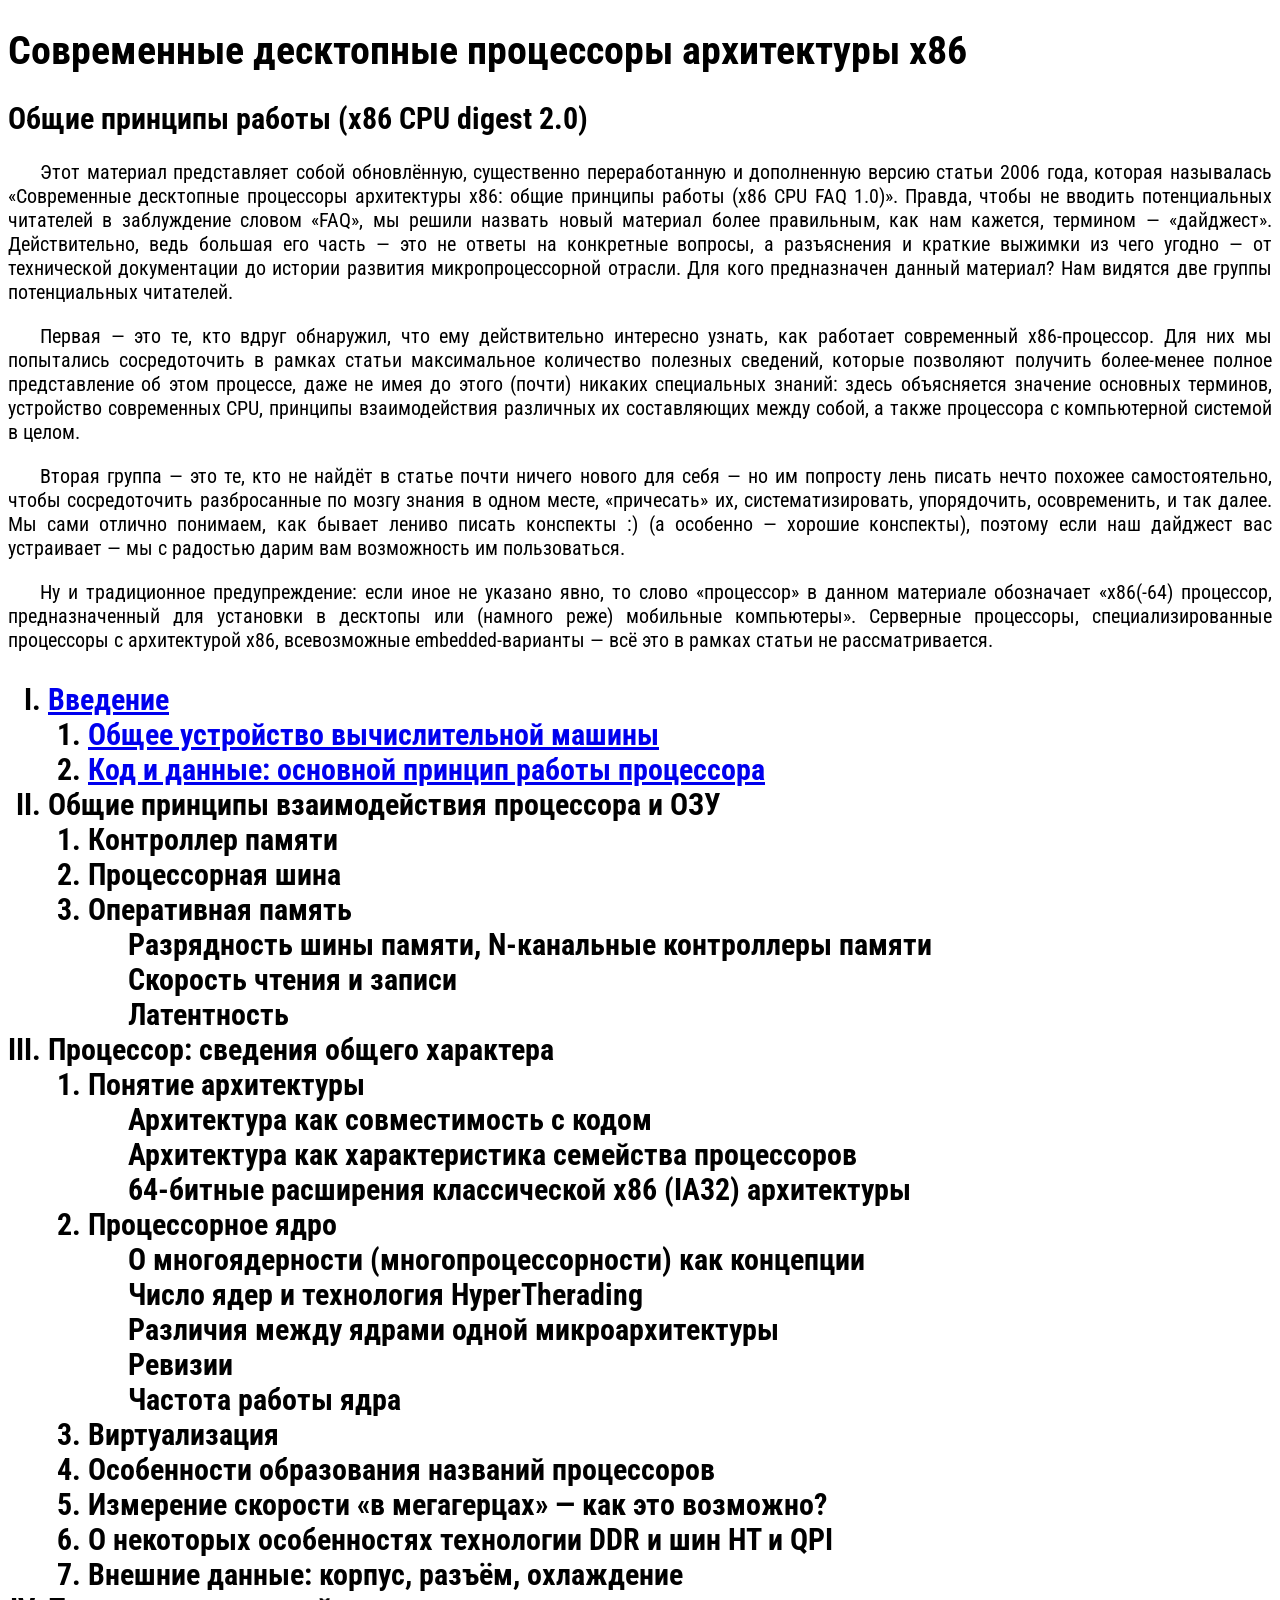
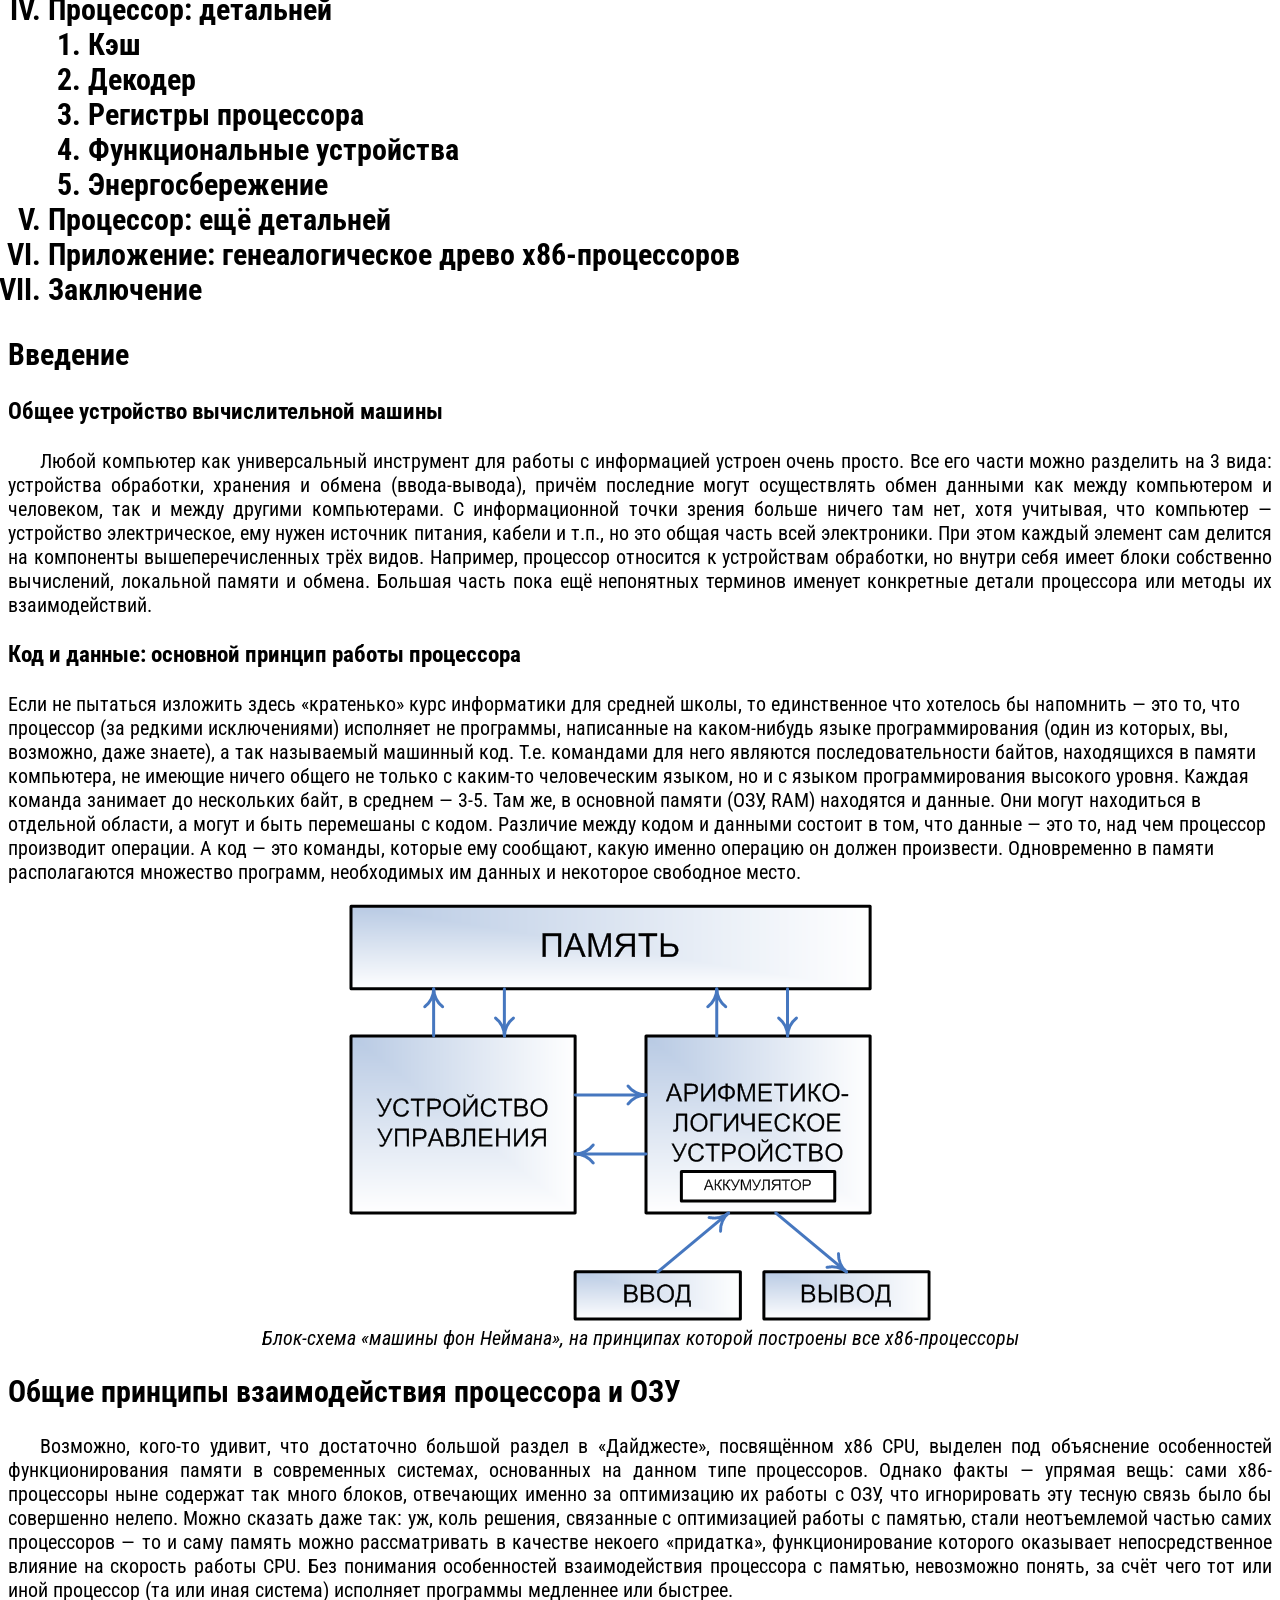
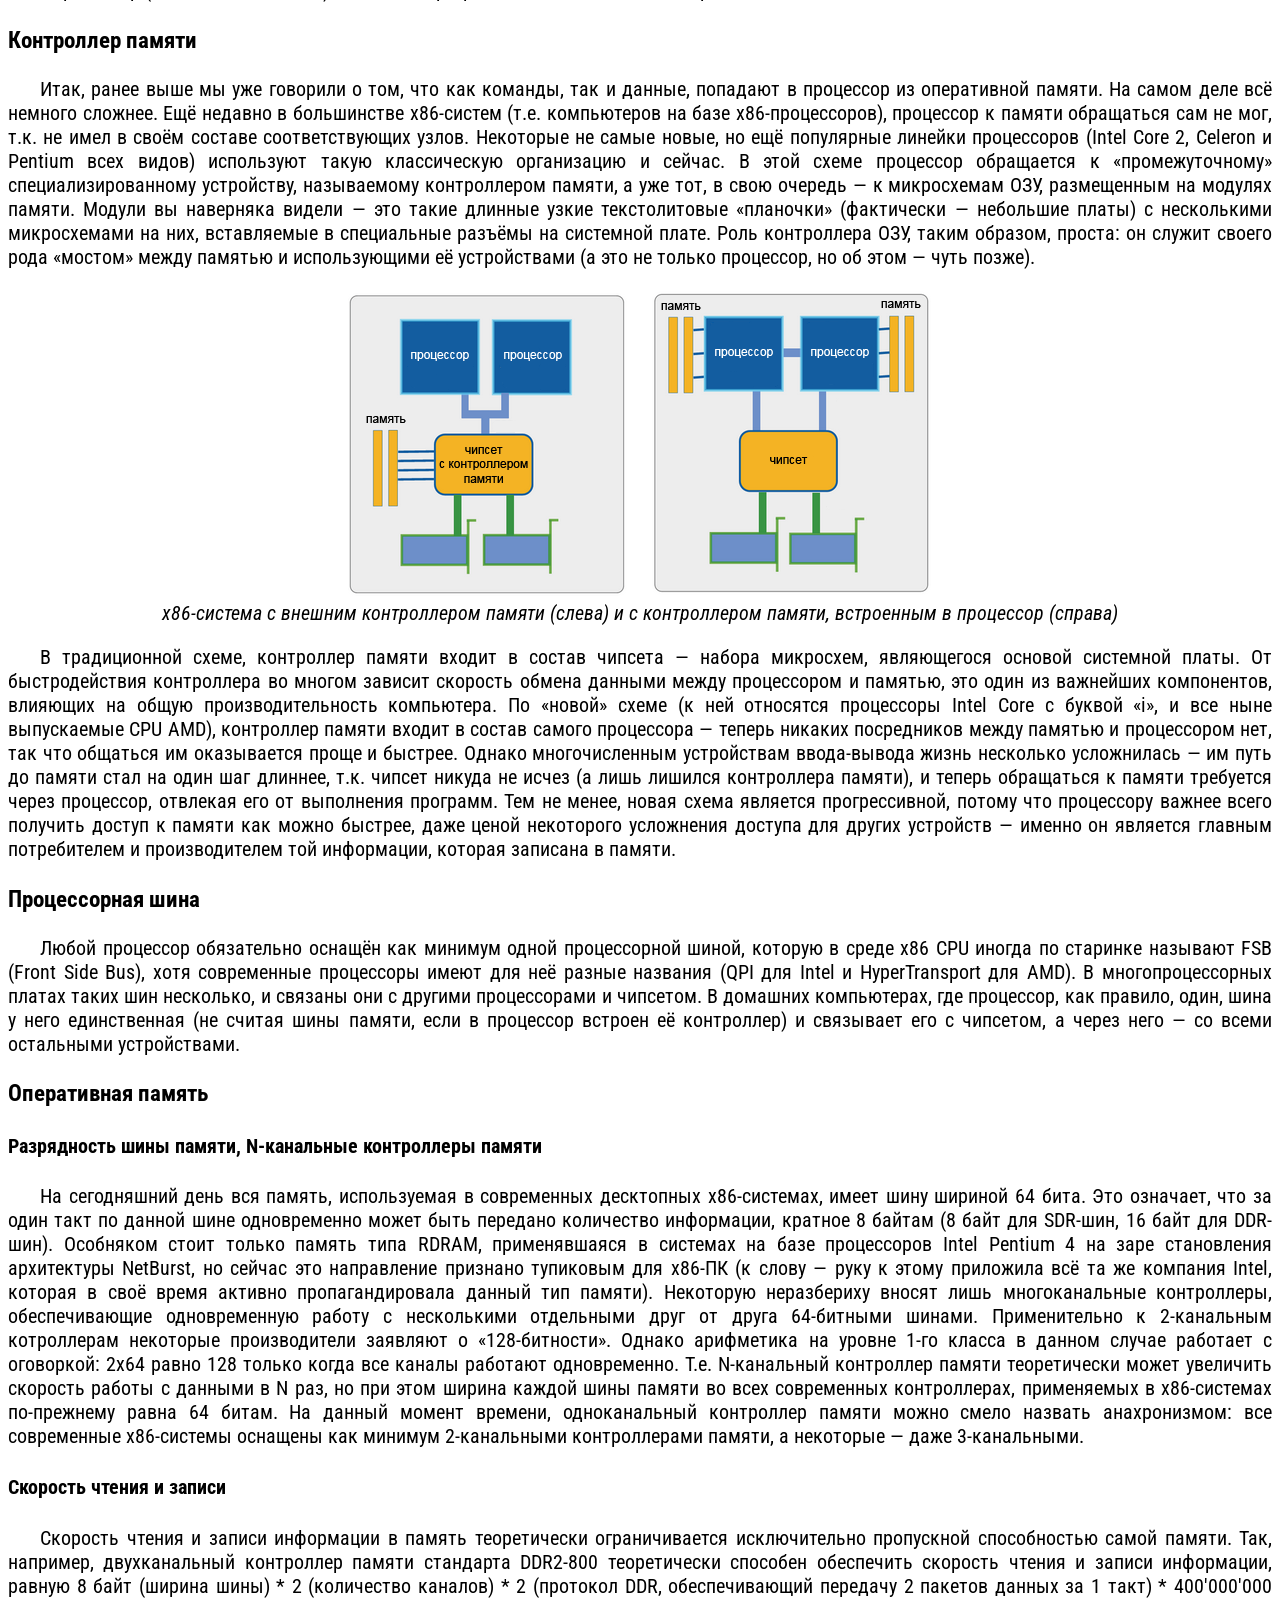
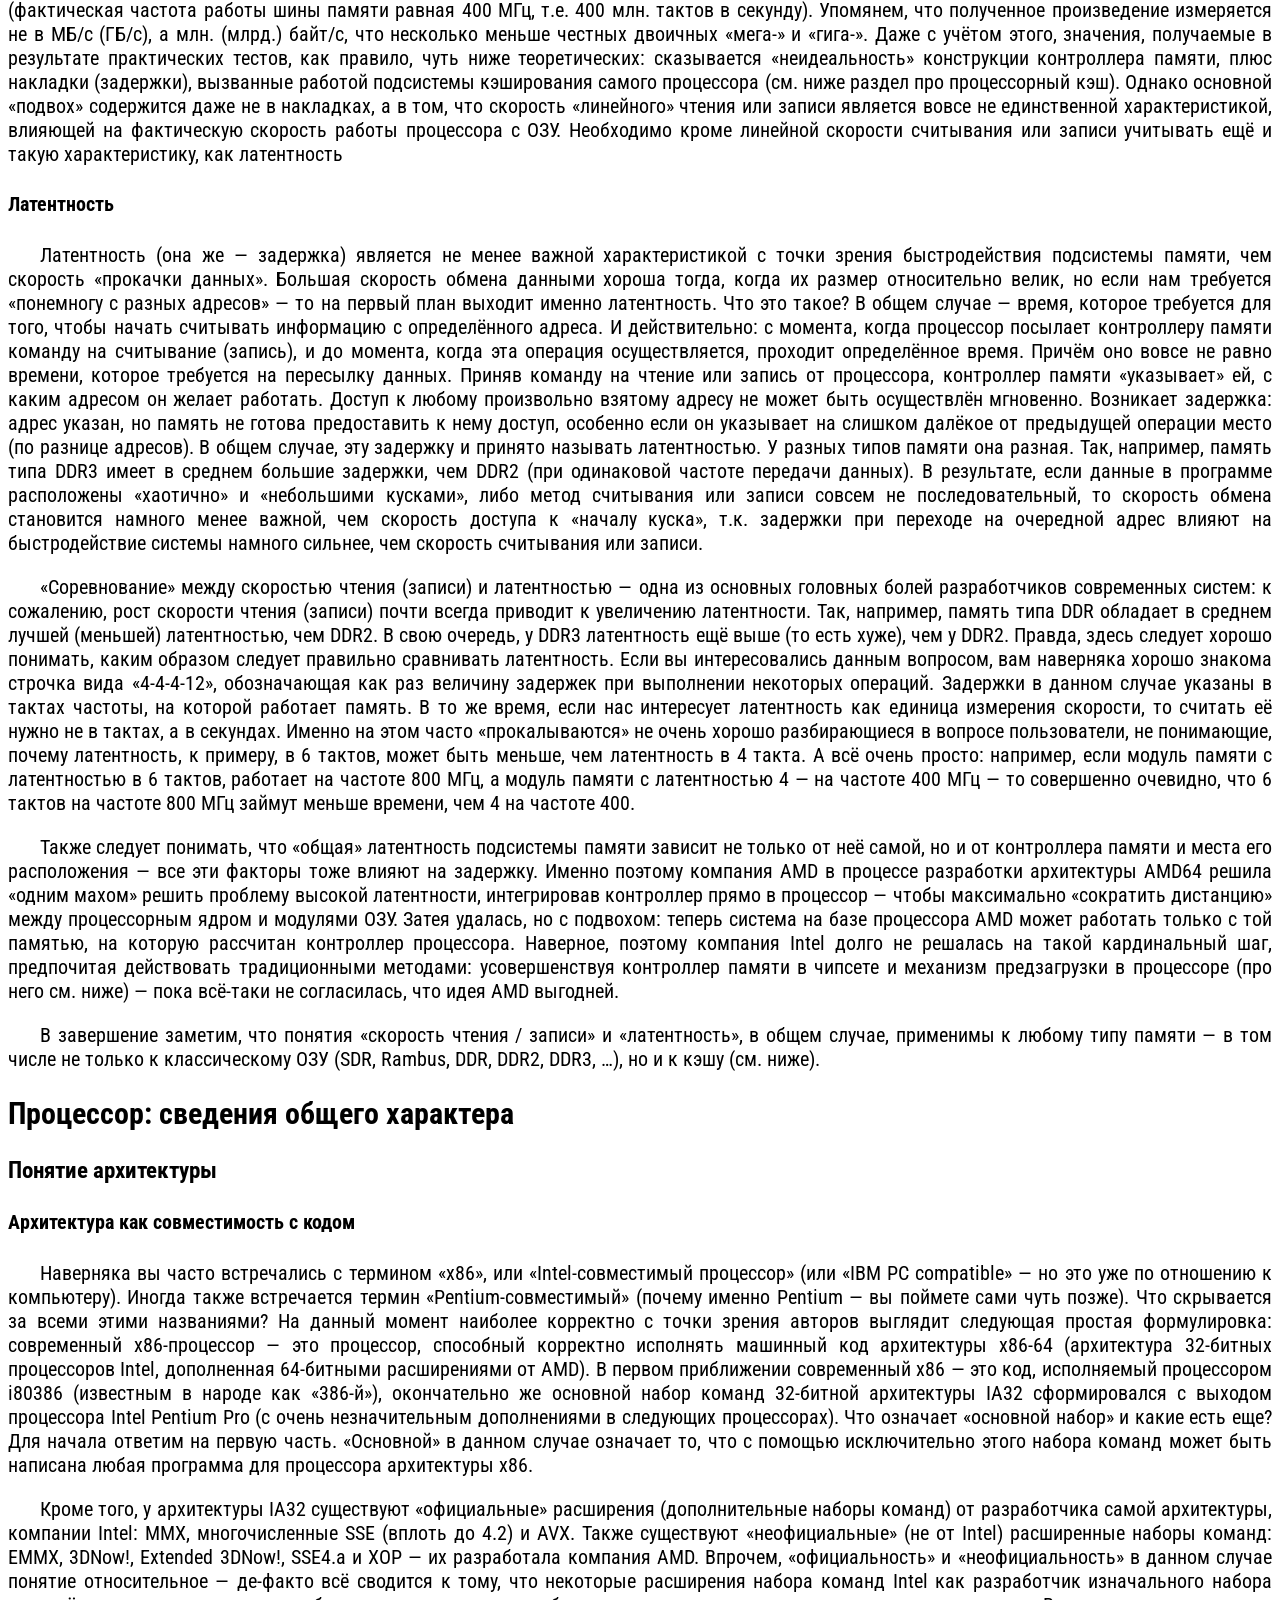
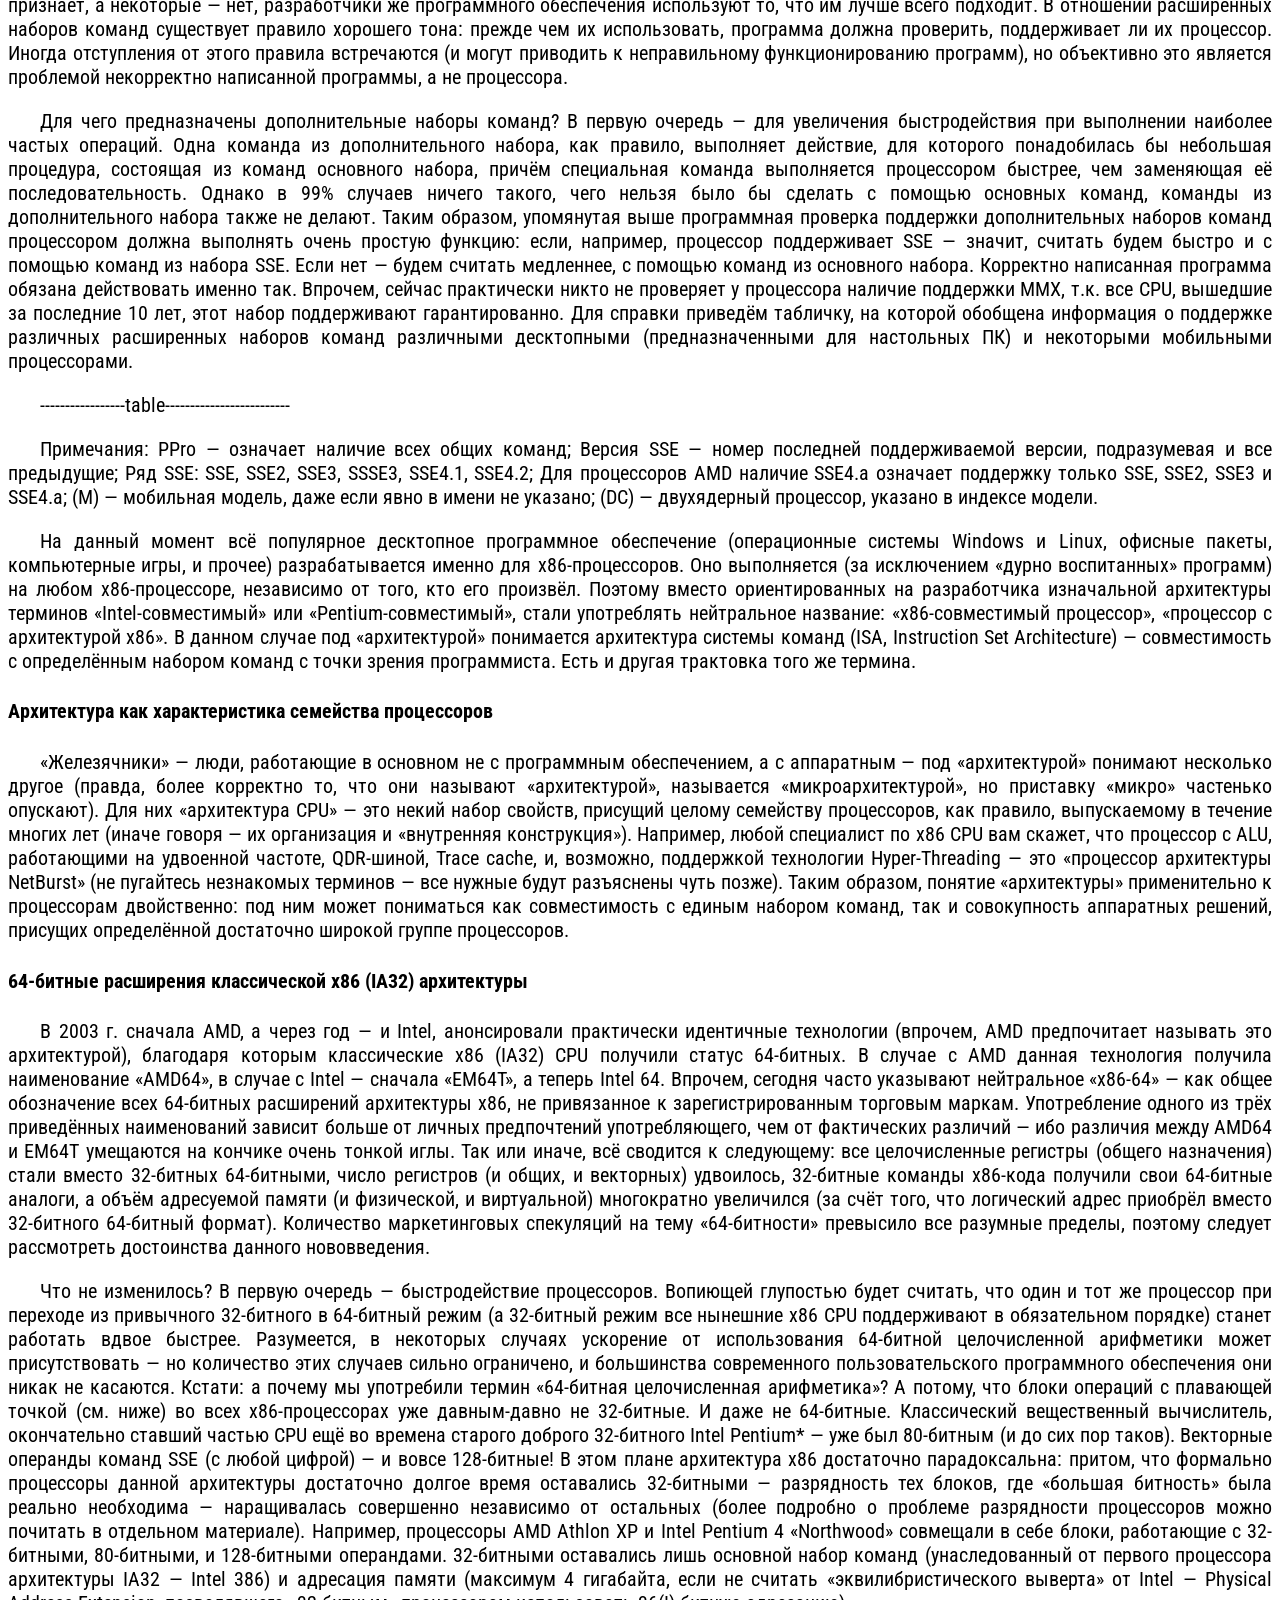
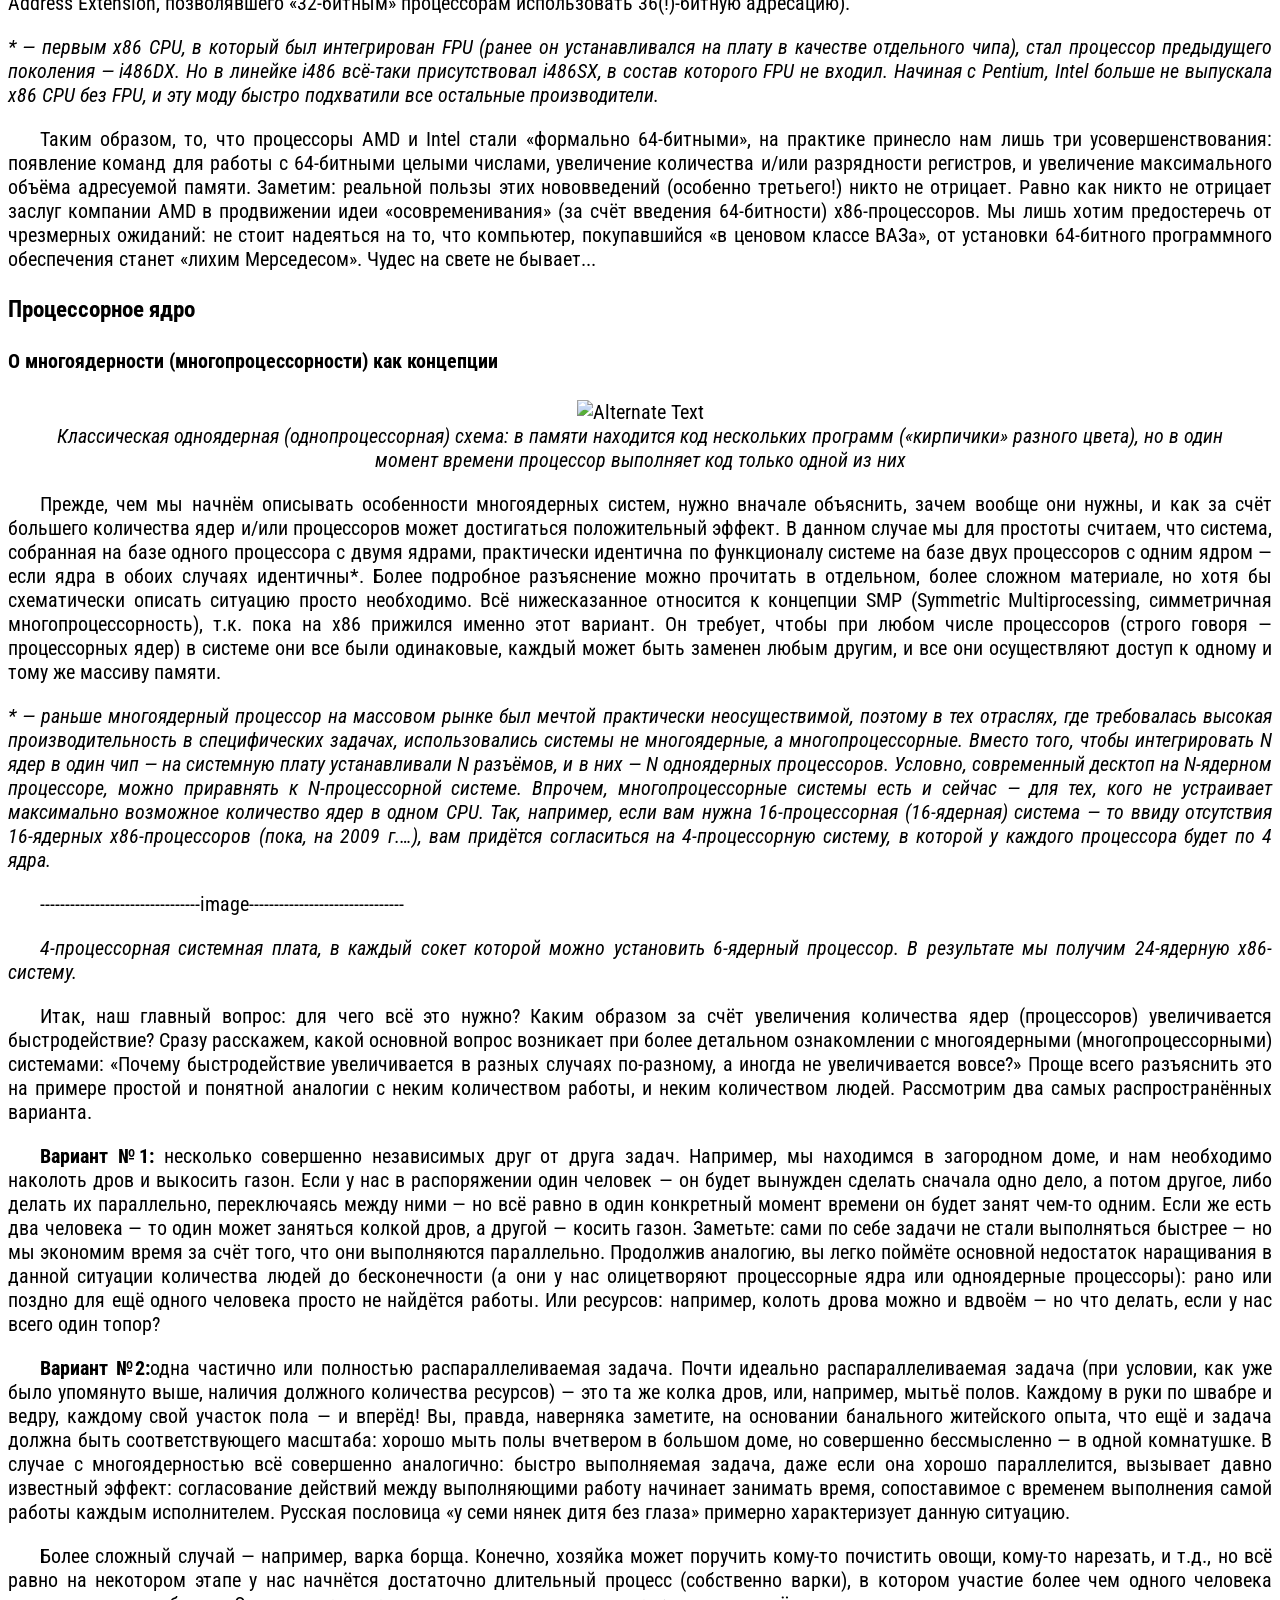
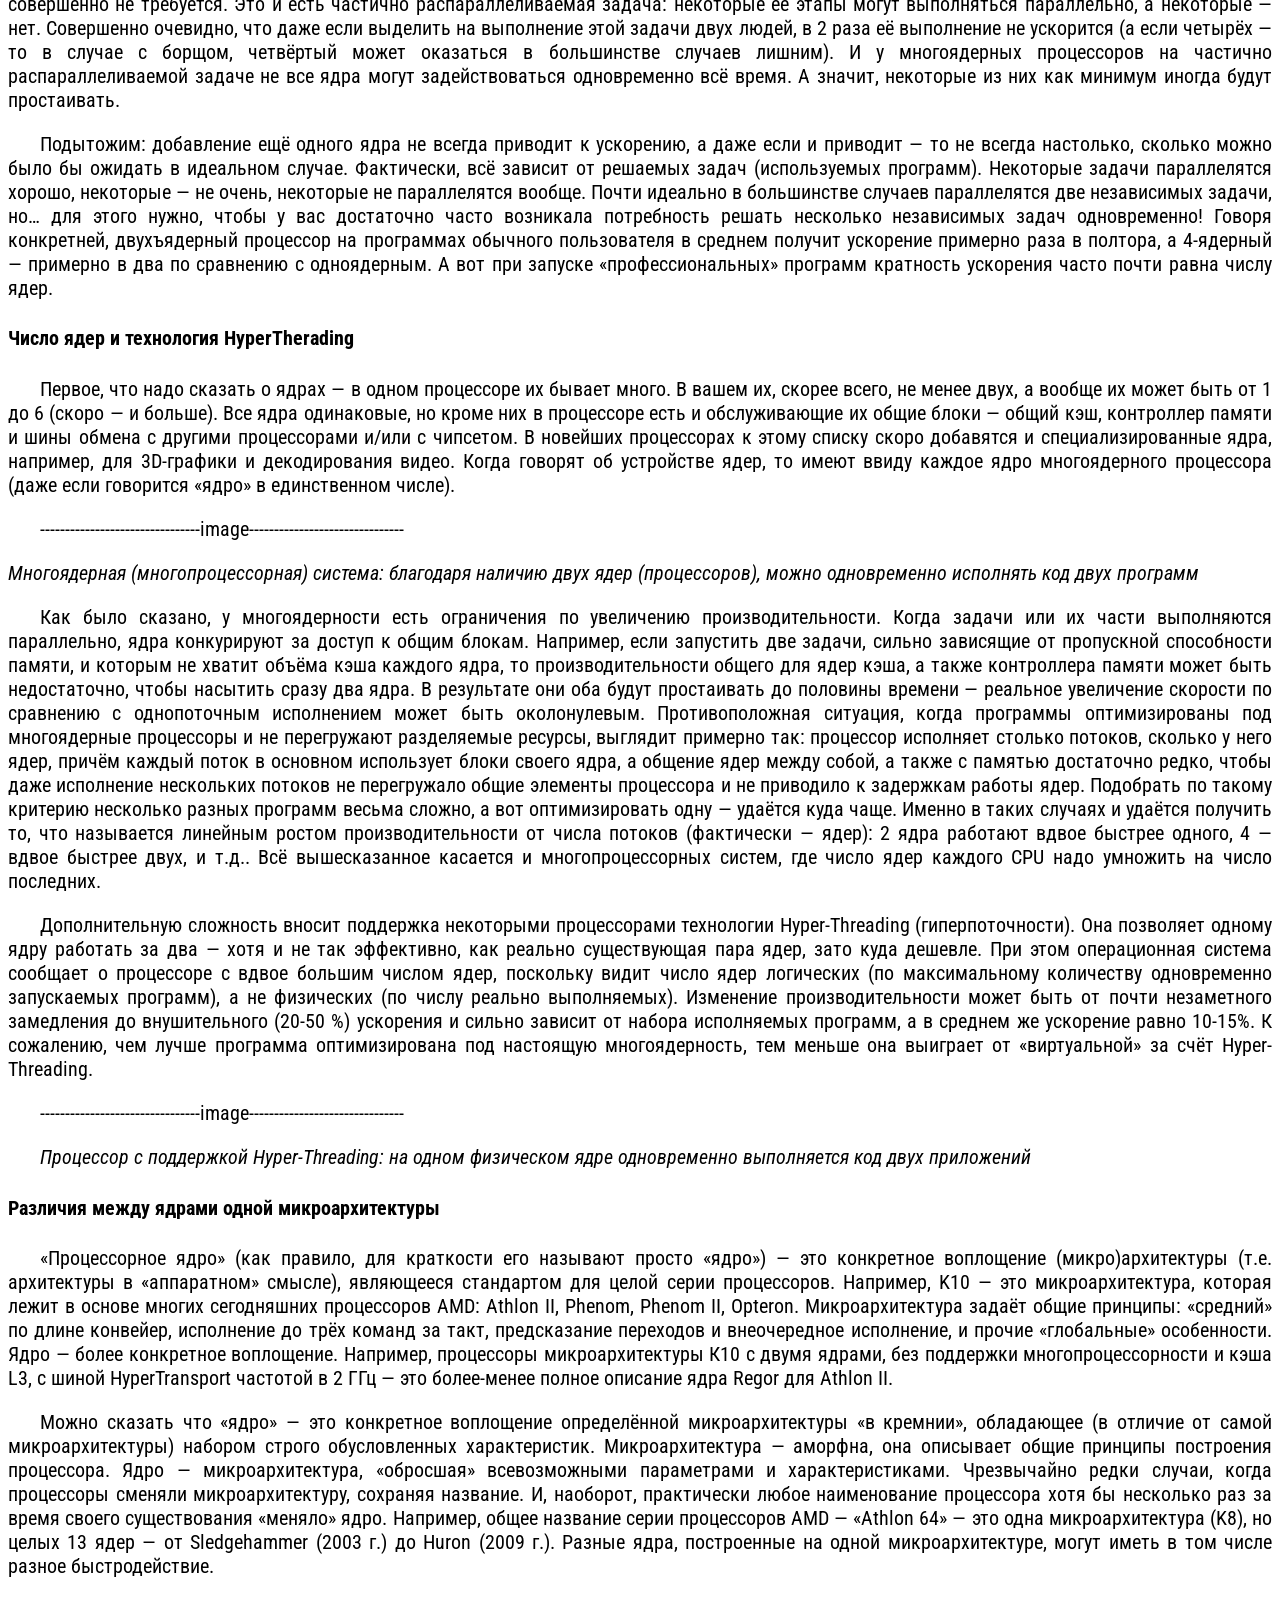
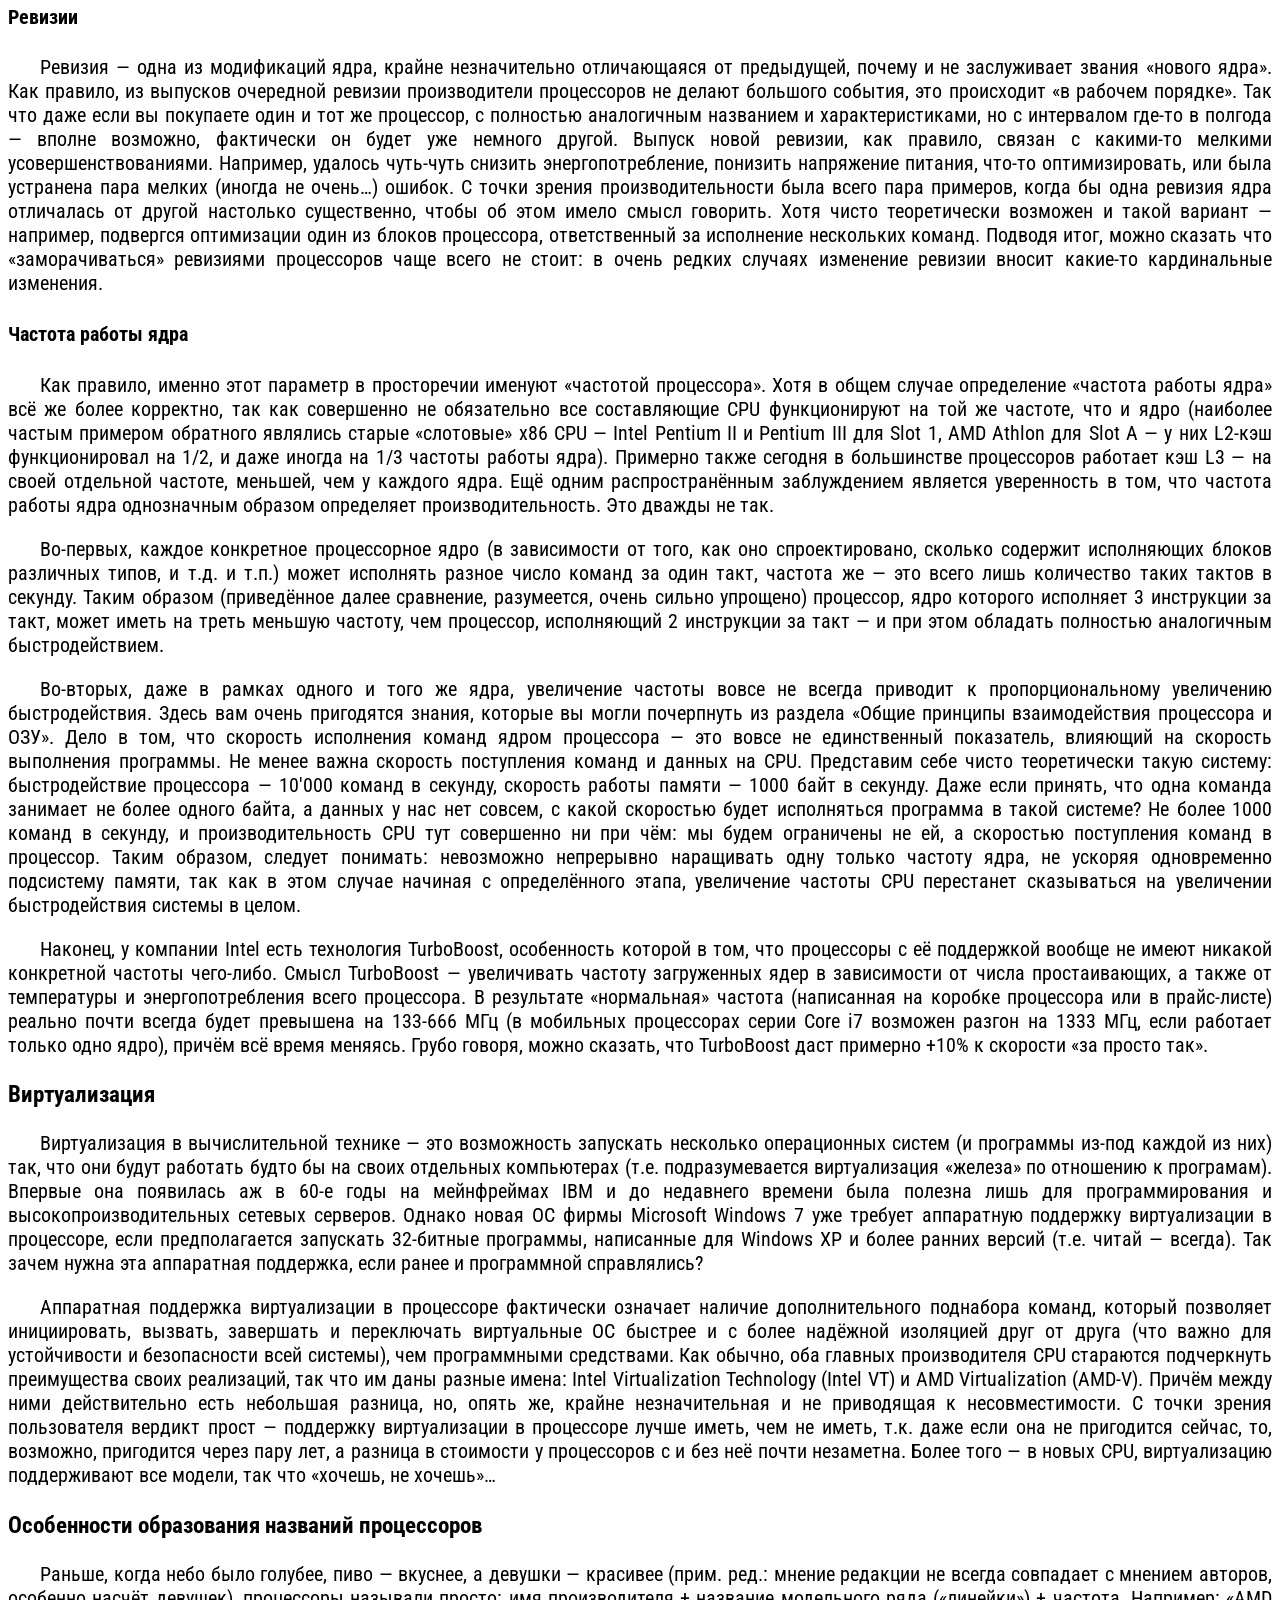
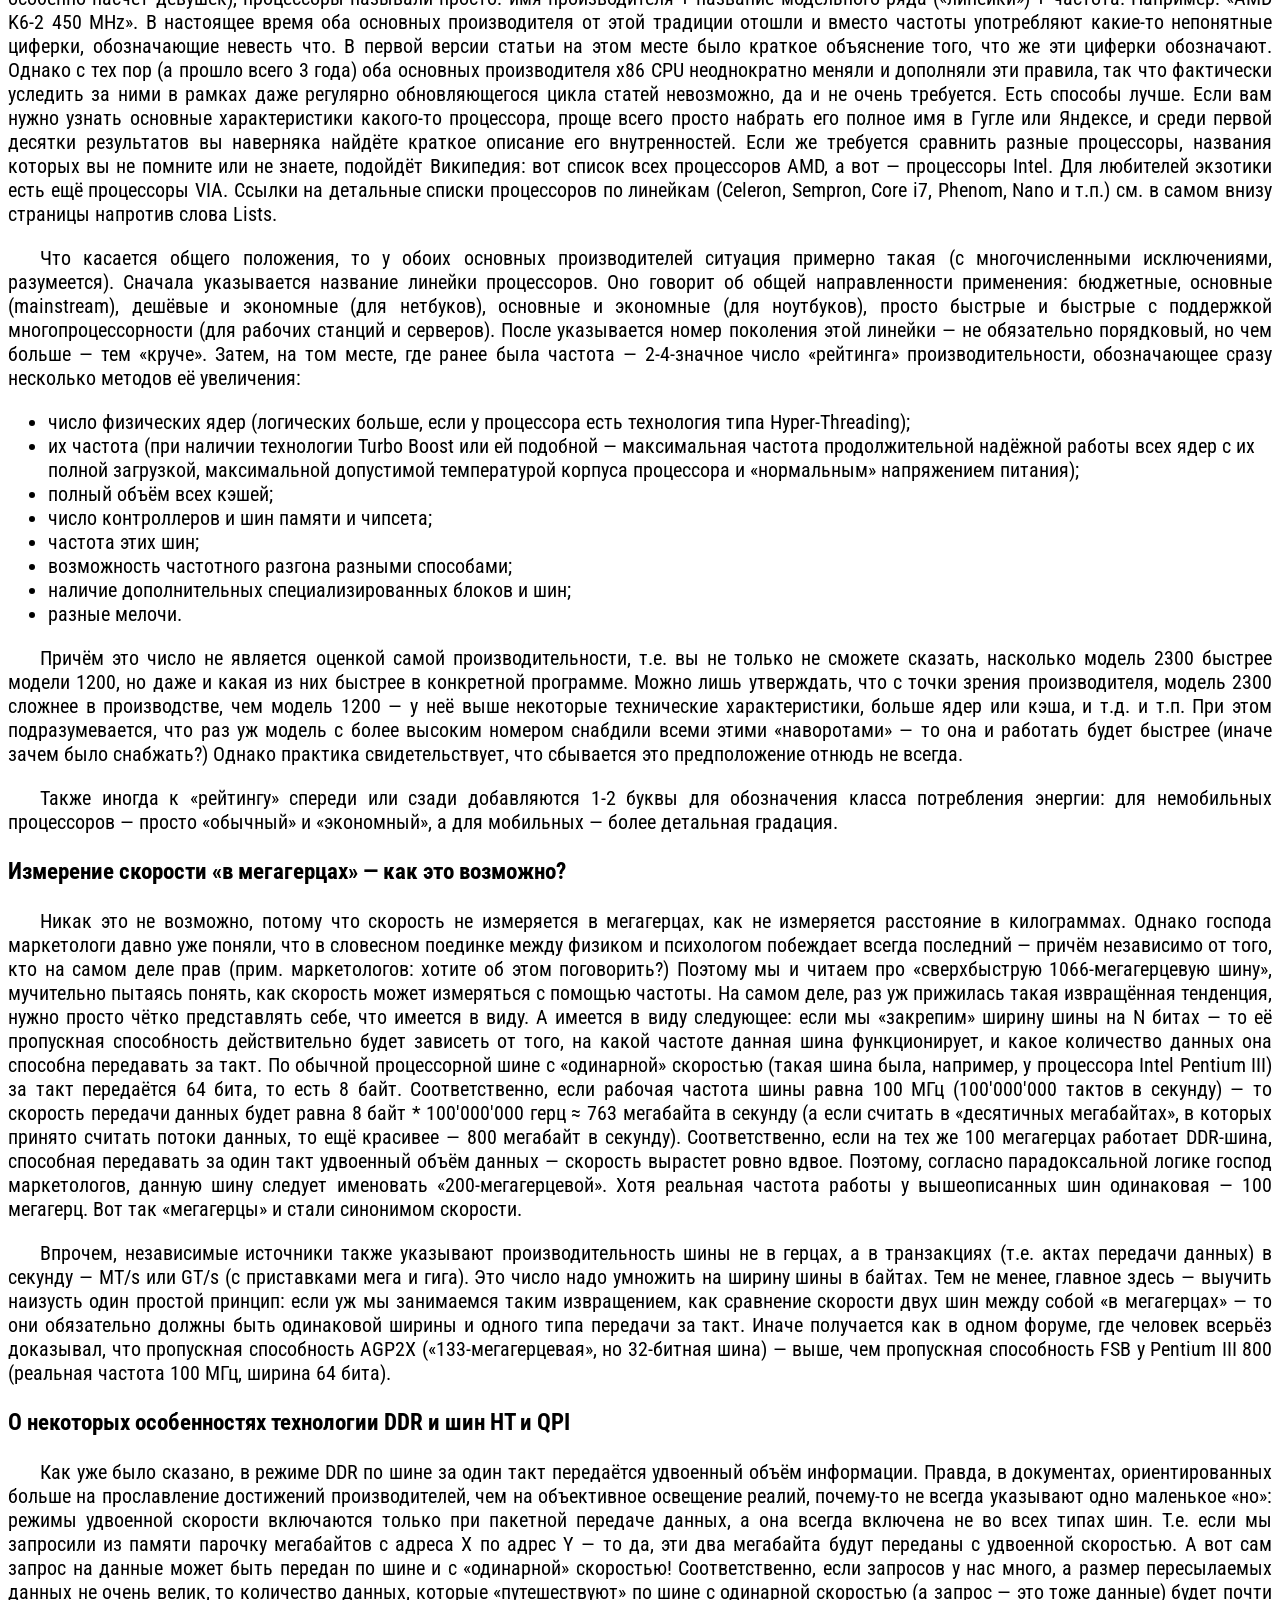
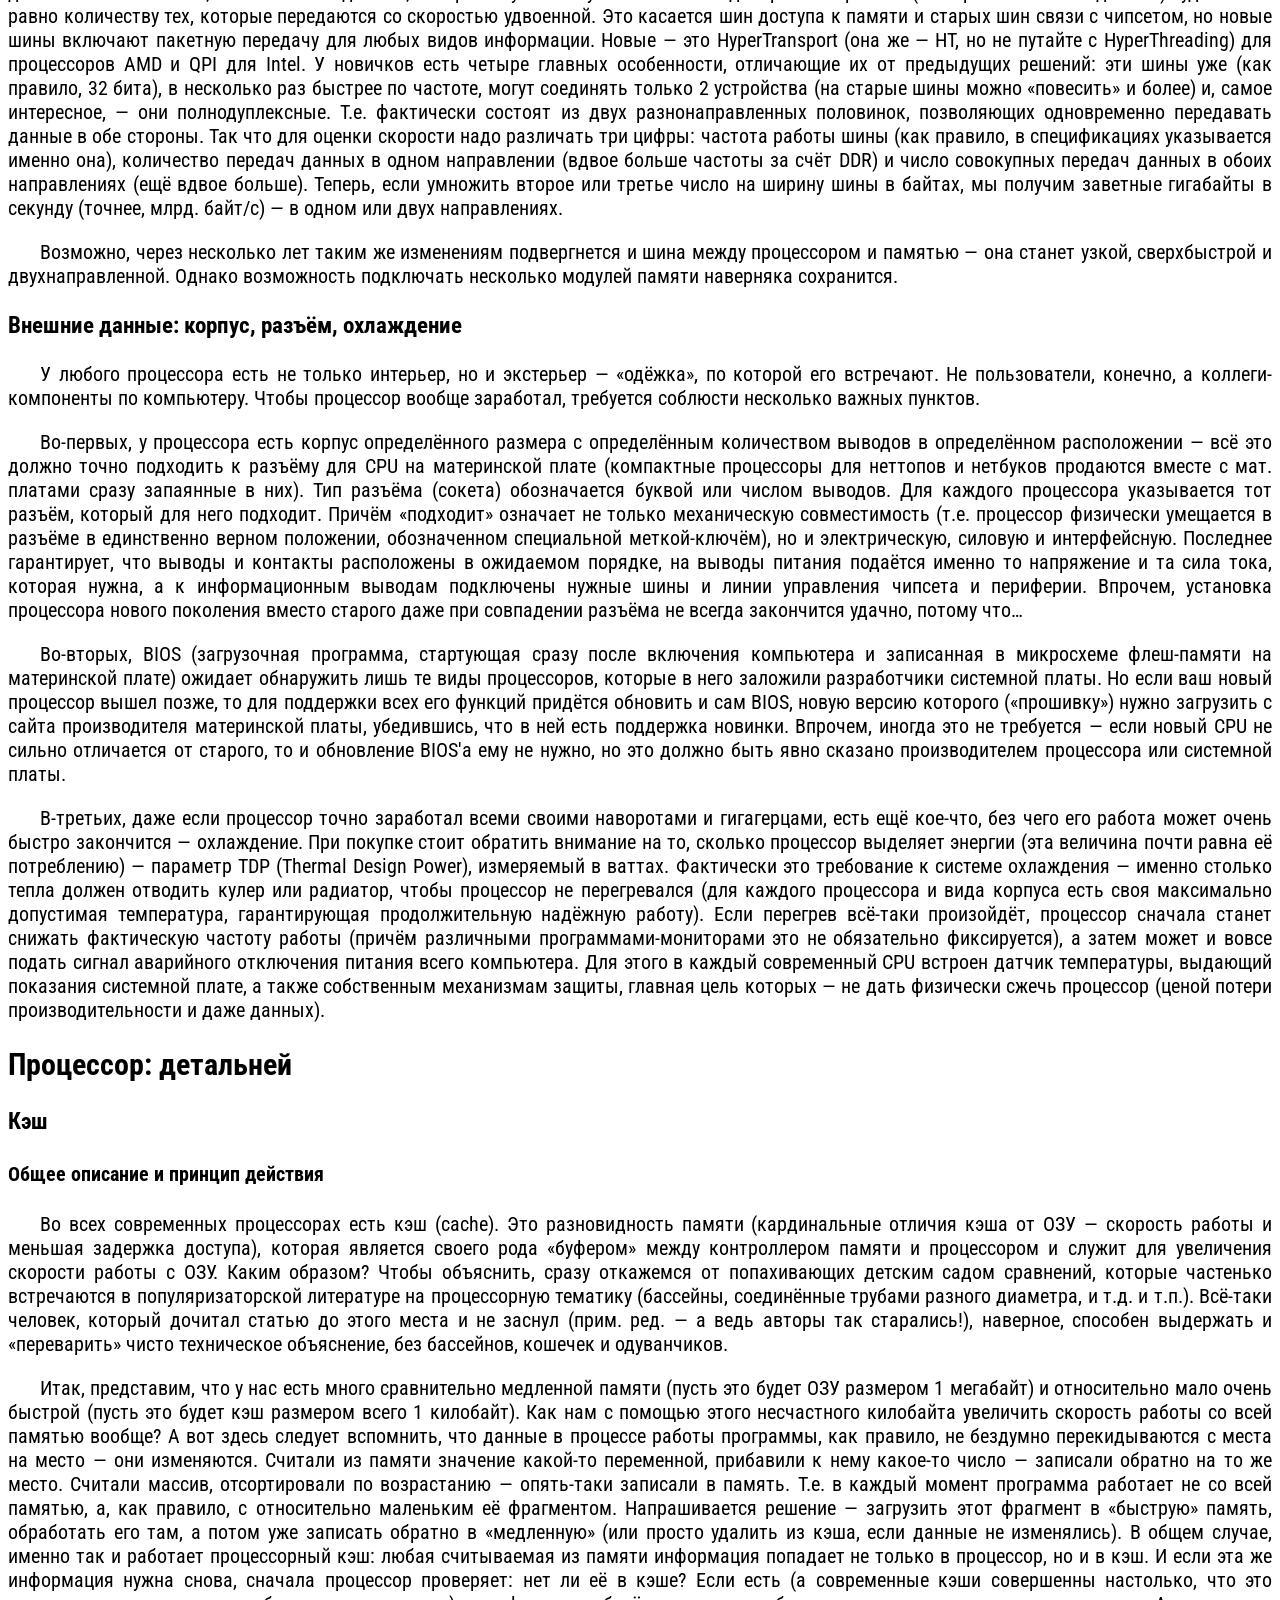
==== commit cbbdf2cf: "CPU in progress" ====
--- a/01-CPU/cpu.html
+++ b/01-CPU/cpu.html
@@ -22,13 +22,79 @@
         Вторая группа — это те, кто не найдёт в статье почти ничего нового для себя — но им попросту лень писать нечто похожее самостоятельно, чтобы сосредоточить разбросанные по мозгу знания в одном месте, «причесать» их, систематизировать, упорядочить, осовременить, и так далее. Мы сами отлично понимаем, как бывает лениво писать конспекты :) (а особенно — хорошие конспекты), поэтому если наш дайджест вас устраивает — мы с радостью дарим вам возможность им пользоваться.
     </P>
     <P>Ну и традиционное предупреждение: если иное не указано явно, то слово «процессор» в данном материале обозначает «x86(-64) процессор, предназначенный для установки в десктопы или (намного реже) мобильные компьютеры». Серверные процессоры, специализированные процессоры с архитектурой x86, всевозможные embedded-варианты — всё это в рамках статьи не рассматривается.</P>
-    <h2>Оглавление</h2>
-    <h2>Введение</h2>
-    <h3>Общее устройство вычислительной машины</h3>
+    <h2 id= "#table-of-contents>"Оглавление</h2>
+    <ol>
+        <li> <a href="#intro"> Введение</a>
+            <ol>
+                <li><a href="#general">Общее устройство вычислительной машины</a></li>
+                <li><a href="#cod-and-data">Код и данные: основной принцип работы процессора</a></li>
+            </ol>
+        </li>
+
+        <li>Общие принципы взаимодействия процессора и ОЗУ
+            <ol>
+                <li>Контроллер памяти</li>
+                <li>Процессорная шина</li>
+                <li>Оперативная память
+                    <ul>
+                        <li>Разрядность шины памяти, N-канальные контроллеры памяти</li>
+                        <li>Скорость чтения и записи</li>
+                        <li>Латентность</li>
+                    </ul>
+                </li>
+            </ol>
+        </li>
+        <li>Процессор: сведения общего характера
+            <ol>
+                <li>Понятие архитектуры
+                    <ul>
+                        <li>Архитектура как совместимость с кодом</li>
+                        <li>Архитектура как характеристика семейства процессоров</li>
+                        <li>64-битные расширения классической x86 (IA32) архитектуры</li>
+                    </ul>
+                </li>
+                <li>Процессорное ядро
+                    <ul>
+                        <li>О многоядерности (многопроцессорности) как концепции</li>
+                        <li>Число ядер и технология HyperTherading</li>
+                        <li>Различия между ядрами одной микроархитектуры</li>
+                        <li>Ревизии</li>
+                        <li>Частота работы ядра</li>
+                    </ul>
+                </li>
+                <li>Виртуализация</li>
+                <li>Особенности образования названий процессоров</li>
+                <li>Измерение скорости «в мегагерцах» — как это возможно?</li>
+                <li>О некоторых особенностях технологии DDR и шин HT и QPI</li>
+                <li>Внешние данные: корпус, разъём, охлаждение</li>
+            </ol>
+        </li>
+        <li>Процессор: детальней
+            <ol>
+                <li>Кэш</li>
+                <li>Декодер</li>
+                <li>Регистры процессора</li>
+                <li>Функциональные устройства</li>
+                <li>Энергосбережение</li>
+            </ol>
+        </li>
+        <li>Процессор: ещё детальней
+            <ul>
+                <li></li>
+                <li></li>
+                <li></li>
+            </ul>
+        </li>
+        <li>Приложение: генеалогическое древо x86-процессоров</li>
+        <li>Заключение</li>
+        
+    </ol>
+    <h2 id="intro"> Введение </h2>
+    <h3 id="general-">Общее устройство вычислительной машины</h3>
     <p>
         Любой компьютер как универсальный инструмент для работы с информацией устроен очень просто. Все его части можно разделить на 3 вида: устройства обработки, хранения и обмена (ввода-вывода), причём последние могут осуществлять обмен данными как между компьютером и человеком, так и между другими компьютерами. С информационной точки зрения больше ничего там нет, хотя учитывая, что компьютер — устройство электрическое, ему нужен источник питания, кабели и т.п., но это общая часть всей электроники. При этом каждый элемент сам делится на компоненты вышеперечисленных трёх видов. Например, процессор относится к устройствам обработки, но внутри себя имеет блоки собственно вычислений, локальной памяти и обмена. Большая часть пока ещё непонятных терминов именует конкретные детали процессора или методы их взаимодействий.
 
-        <h3>Код и данные: основной принцип работы процессора</h3>
+        <h3 id="code-and-data"> Код и данные: основной принцип работы процессора</h3>
         Если не пытаться изложить здесь «кратенько» курс информатики для средней школы, то единственное что хотелось бы напомнить — это то, что процессор (за редкими исключениями) исполняет не программы, написанные на каком-нибудь языке программирования (один из которых, вы, возможно, даже знаете), а так называемый машинный код. Т.е. командами для него являются последовательности байтов, находящихся в памяти компьютера, не имеющие ничего общего не только с каким-то человеческим языком, но и с языком программирования высокого уровня. Каждая команда занимает до нескольких байт, в среднем — 3-5. Там же, в основной памяти (ОЗУ, RAM) находятся и данные. Они могут находиться в отдельной области, а могут и быть перемешаны с кодом. Различие между кодом и данными состоит в том, что данные — это то, над чем процессор производит операции. А код — это команды, которые ему сообщают, какую именно операцию он должен произвести. Одновременно в памяти располагаются множество программ, необходимых им данных и некоторое свободное место.
     </p>
     <p>
@@ -44,10 +110,10 @@
       
 </p>
     
-    <h2>Общие принципы взаимодействия процессора и ОЗУ</h2>
+    <h2 id="cpu-ram-intaraction">Общие принципы взаимодействия процессора и ОЗУ</h2>
     <p>Возможно, кого-то удивит, что достаточно большой раздел в «Дайджесте», посвящённом x86 CPU, выделен под объяснение особенностей функционирования памяти в современных системах, основанных на данном типе процессоров. Однако факты — упрямая вещь: сами x86-процессоры ныне содержат так много блоков, отвечающих именно за оптимизацию их работы с ОЗУ, что игнорировать эту тесную связь было бы совершенно нелепо. Можно сказать даже так: уж, коль решения, связанные с оптимизацией работы с памятью, стали неотъемлемой частью самих процессоров — то и саму память можно рассматривать в качестве некоего «придатка», функционирование которого оказывает непосредственное влияние на скорость работы CPU. Без понимания особенностей взаимодействия процессора с памятью, невозможно понять, за счёт чего тот или иной процессор (та или иная система) исполняет программы медленнее или быстрее.</p>
 
-    <h3>Контроллер памяти</h3>
+    <h3 id="memory-controller">Контроллер памяти</h3>
     <p>Итак, ранее выше мы уже говорили о том, что как команды, так и данные, попадают в процессор из оперативной памяти. На самом деле всё немного сложнее. Ещё недавно в большинстве x86-систем (т.е. компьютеров на базе x86-процессоров), процессор к памяти обращаться сам не мог, т.к. не имел в своём составе соответствующих узлов. Некоторые не самые новые, но ещё популярные линейки процессоров (Intel Core 2, Celeron и Pentium всех видов) используют такую классическую организацию и сейчас. В этой схеме процессор обращается к «промежуточному» специализированному устройству, называемому контроллером памяти, а уже тот, в свою очередь — к микросхемам ОЗУ, размещенным на модулях памяти. Модули вы наверняка видели — это такие длинные узкие текстолитовые «планочки» (фактически — небольшие платы) с несколькими микросхемами на них, вставляемые в специальные разъёмы на системной плате. Роль контроллера ОЗУ, таким образом, проста: он служит своего рода «мостом» между памятью и использующими её устройствами (а это не только процессор, но об этом — чуть позже).</p>
     <p>
         <figure>
@@ -64,18 +130,18 @@
 
     <p>В традиционной схеме, контроллер памяти входит в состав чипсета — набора микросхем, являющегося основой системной платы. От быстродействия контроллера во многом зависит скорость обмена данными между процессором и памятью, это один из важнейших компонентов, влияющих на общую производительность компьютера. По «новой» схеме (к ней относятся процессоры Intel Core с буквой «i», и все ныне выпускаемые CPU AMD), контроллер памяти входит в состав самого процессора — теперь никаких посредников между памятью и процессором нет, так что общаться им оказывается проще и быстрее. Однако многочисленным устройствам ввода-вывода жизнь несколько усложнилась — им путь до памяти стал на один шаг длиннее, т.к. чипсет никуда не исчез (а лишь лишился контроллера памяти), и теперь обращаться к памяти требуется через процессор, отвлекая его от выполнения программ. Тем не менее, новая схема является прогрессивной, потому что процессору важнее всего получить доступ к памяти как можно быстрее, даже ценой некоторого усложнения доступа для других устройств — именно он является главным потребителем и производителем той информации, которая записана в памяти.</p>
 
-    <h3>Процессорная шина</h3>
+    <h3 id="fsb">Процессорная шина</h3>
     <p>Любой процессор обязательно оснащён как минимум одной процессорной шиной, которую в среде x86 CPU иногда по старинке называют FSB (Front Side Bus), хотя современные процессоры имеют для неё разные названия (QPI для Intel и HyperTransport для AMD). В многопроцессорных платах таких шин несколько, и связаны они с другими процессорами и чипсетом. В домашних компьютерах, где процессор, как правило, один, шина у него единственная (не считая шины памяти, если в процессор встроен её контроллер) и связывает его с чипсетом, а через него — со всеми остальными устройствами.</p>
 
-    <h3>Оперативная память</h3>
-
-    <h4>Разрядность шины памяти, N-канальные контроллеры памяти</h4>
+    <h3 id="ram">Оперативная память</h3>
+
+    <h4 id="fsb-capacity">Разрядность шины памяти, N-канальные контроллеры памяти</h4>
     <p>На сегодняшний день вся память, используемая в современных десктопных x86-системах, имеет шину шириной 64 бита. Это означает, что за один такт по данной шине одновременно может быть передано количество информации, кратное 8 байтам (8 байт для SDR-шин, 16 байт для DDR-шин). Особняком стоит только память типа RDRAM, применявшаяся в системах на базе процессоров Intel Pentium 4 на заре становления архитектуры NetBurst, но сейчас это направление признано тупиковым для x86-ПК (к слову — руку к этому приложила всё та же компания Intel, которая в своё время активно пропагандировала данный тип памяти). Некоторую неразбериху вносят лишь многоканальные контроллеры, обеспечивающие одновременную работу с несколькими отдельными друг от друга 64-битными шинами. Применительно к 2-канальным котроллерам некоторые производители заявляют о «128-битности». Однако арифметика на уровне 1-го класса в данном случае работает с оговоркой: 2x64 равно 128 только когда все каналы работают одновременно. Т.е. N-канальный контроллер памяти теоретически может увеличить скорость работы с данными в N раз, но при этом ширина каждой шины памяти во всех современных контроллерах, применяемых в x86-системах по-прежнему равна 64 битам. На данный момент времени, одноканальный контроллер памяти можно смело назвать анахронизмом: все современные x86-системы оснащены как минимум 2-канальными контроллерами памяти, а некоторые — даже 3-канальными.</p>
 
-    <h4>Скорость чтения и записи</h4>
+    <h4 id="speed">Скорость чтения и записи</h4>
     <p>Скорость чтения и записи информации в память теоретически ограничивается исключительно пропускной способностью самой памяти. Так, например, двухканальный контроллер памяти стандарта DDR2-800 теоретически способен обеспечить скорость чтения и записи информации, равную 8 байт (ширина шины) * 2 (количество каналов) * 2 (протокол DDR, обеспечивающий передачу 2 пакетов данных за 1 такт) * 400'000'000 (фактическая частота работы шины памяти равная 400 МГц, т.е. 400 млн. тактов в секунду). Упомянем, что полученное произведение измеряется не в МБ/с (ГБ/с), а млн. (млрд.) байт/с, что несколько меньше честных двоичных «мега-» и «гига-». Даже с учётом этого, значения, получаемые в результате практических тестов, как правило, чуть ниже теоретических: сказывается «неидеальность» конструкции контроллера памяти, плюс накладки (задержки), вызванные работой подсистемы кэширования самого процессора (см. ниже раздел про процессорный кэш). Однако основной «подвох» содержится даже не в накладках, а в том, что скорость «линейного» чтения или записи является вовсе не единственной характеристикой, влияющей на фактическую скорость работы процессора с ОЗУ. Необходимо кроме линейной скорости считывания или записи учитывать ещё и такую характеристику, как латентность</p>
 
-    <h4>Латентность</h4>
+    <h4 id="latency">Латентность</h4>
     <p>Латентность (она же — задержка) является не менее важной характеристикой с точки зрения быстродействия подсистемы памяти, чем скорость «прокачки данных». Большая скорость обмена данными хороша тогда, когда их размер относительно велик, но если нам требуется «понемногу с разных адресов» — то на первый план выходит именно латентность. Что это такое? В общем случае — время, которое требуется для того, чтобы начать считывать информацию с определённого адреса. И действительно: с момента, когда процессор посылает контроллеру памяти команду на считывание (запись), и до момента, когда эта операция осуществляется, проходит определённое время. Причём оно вовсе не равно времени, которое требуется на пересылку данных. Приняв команду на чтение или запись от процессора, контроллер памяти «указывает» ей, с каким адресом он желает работать. Доступ к любому произвольно взятому адресу не может быть осуществлён мгновенно. Возникает задержка: адрес указан, но память не готова предоставить к нему доступ, особенно если он указывает на слишком далёкое от предыдущей операции место (по разнице адресов). В общем случае, эту задержку и принято называть латентностью. У разных типов памяти она разная. Так, например, память типа DDR3 имеет в среднем большие задержки, чем DDR2 (при одинаковой частоте передачи данных). В результате, если данные в программе расположены «хаотично» и «небольшими кусками», либо метод считывания или записи совсем не последовательный, то скорость обмена становится намного менее важной, чем скорость доступа к «началу куска», т.к. задержки при переходе на очередной адрес влияют на быстродействие системы намного сильнее, чем скорость считывания или записи.</p>
     <p>«Соревнование» между скоростью чтения (записи) и латентностью — одна из основных головных болей разработчиков современных систем: к сожалению, рост скорости чтения (записи) почти всегда приводит к увеличению латентности. Так, например, память типа DDR обладает в среднем лучшей (меньшей) латентностью, чем DDR2. В свою очередь, у DDR3 латентность ещё выше (то есть хуже), чем у DDR2. Правда, здесь следует хорошо понимать, каким образом следует правильно сравнивать латентность. Если вы интересовались данным вопросом, вам наверняка хорошо знакома строчка вида «4-4-4-12», обозначающая как раз величину задержек при выполнении некоторых операций. Задержки в данном случае указаны в тактах частоты, на которой работает память. В то же время, если нас интересует латентность как единица измерения скорости, то считать её нужно не в тактах, а в секундах. Именно на этом часто «прокалываются» не очень хорошо разбирающиеся в вопросе пользователи, не понимающие, почему латентность, к примеру, в 6 тактов, может быть меньше, чем латентность в 4 такта. А всё очень просто: например, если модуль памяти с латентностью в 6 тактов, работает на частоте 800 МГц, а модуль памяти с латентностью 4 — на частоте 400 МГц — то совершенно очевидно, что 6 тактов на частоте 800 МГц займут меньше времени, чем 4 на частоте 400.</p>
     <p>Также следует понимать, что «общая» латентность подсистемы памяти зависит не только от неё самой, но и от контроллера памяти и места его расположения — все эти факторы тоже влияют на задержку. Именно поэтому компания AMD в процессе разработки архитектуры AMD64 решила «одним махом» решить проблему высокой латентности, интегрировав контроллер прямо в процессор — чтобы максимально «сократить дистанцию» между процессорным ядром и модулями ОЗУ. Затея удалась, но с подвохом: теперь система на базе процессора AMD может работать только с той памятью, на которую рассчитан контроллер процессора. Наверное, поэтому компания Intel долго не решалась на такой кардинальный шаг, предпочитая действовать традиционными методами: усовершенствуя контроллер памяти в чипсете и механизм предзагрузки в процессоре (про него см. ниже) — пока всё-таки не согласилась, что идея AMD выгодней.</p>
--- a/01-CPU/cpu.css
+++ b/01-CPU/cpu.css
@@ -21,4 +21,17 @@
 figcaption
 {
     font-style:italic;
+}
+
+ol
+{
+    list-style:upper-roman;
+}
+ol ol /* В конструкцию вложенна другая конструкция на любом уровне*/
+{
+    list-style:decimal;
+}
+ol ul
+{
+    list-style:none;
 }
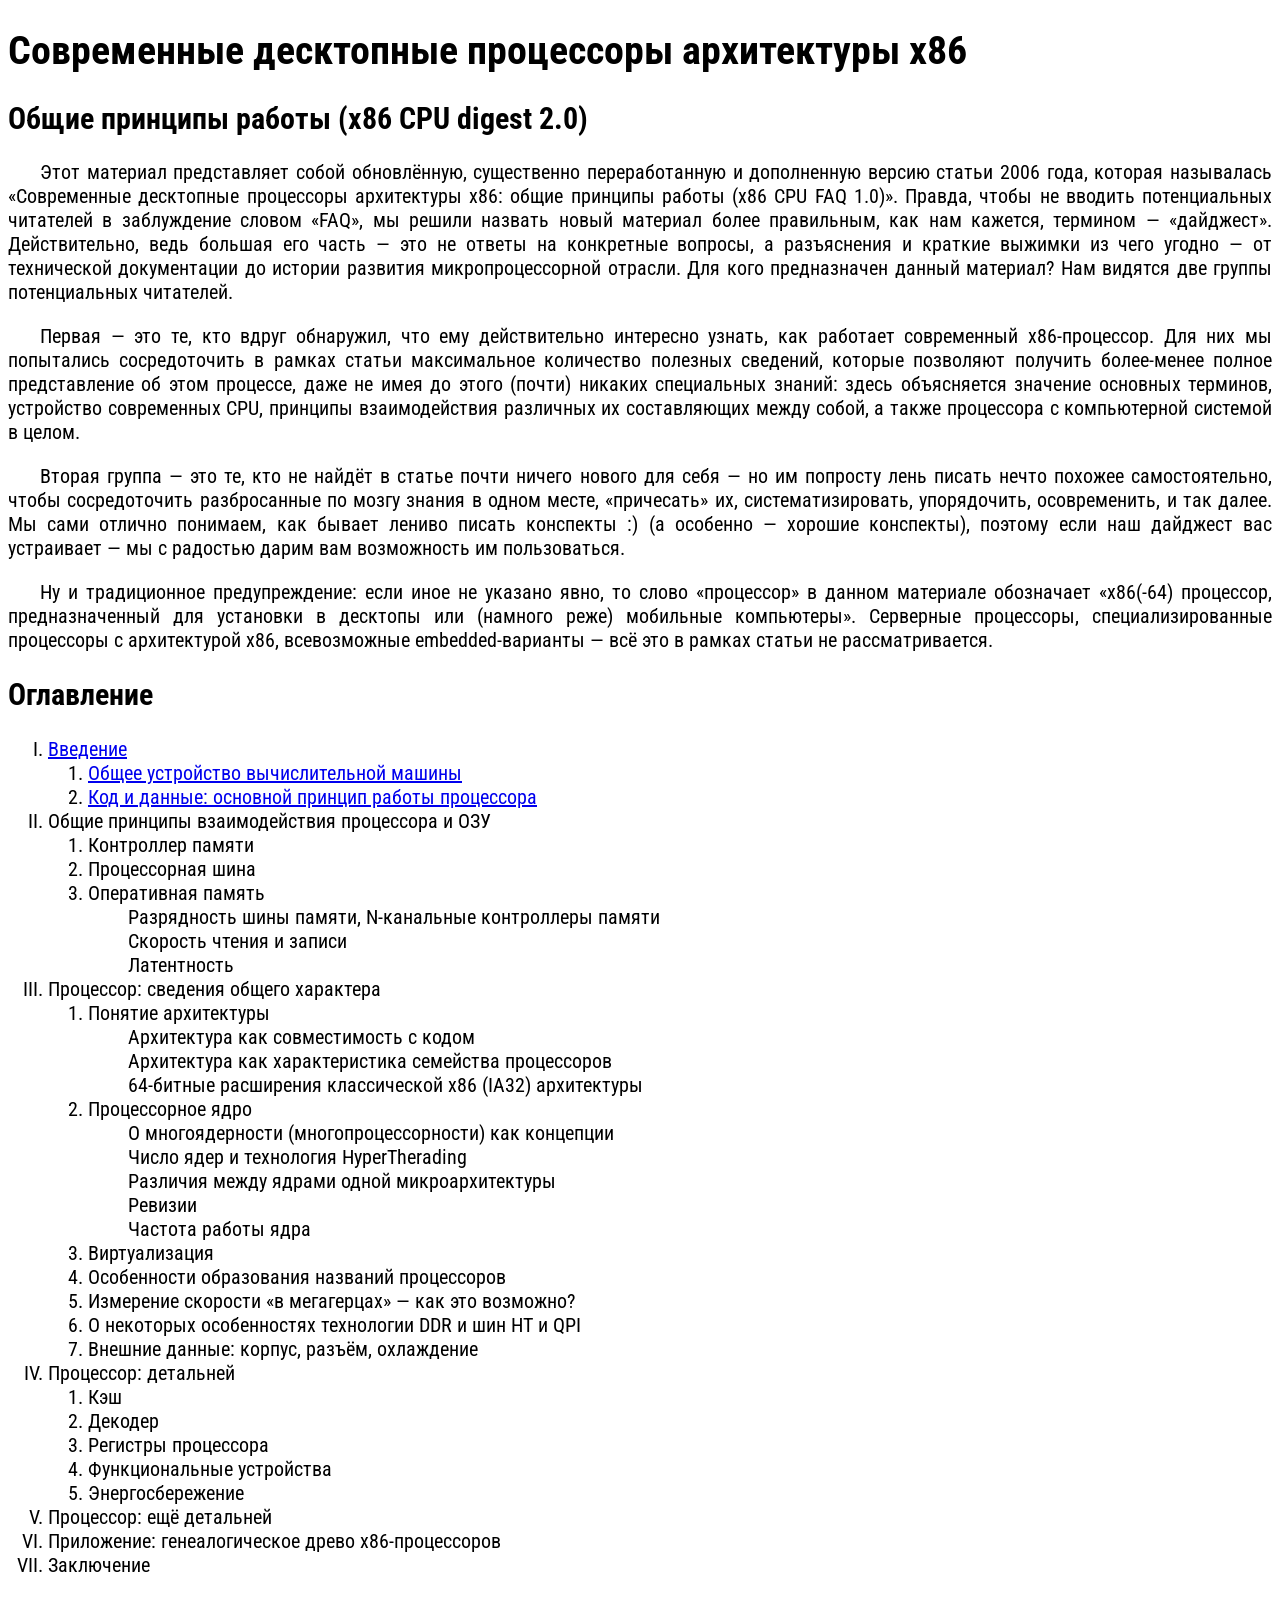
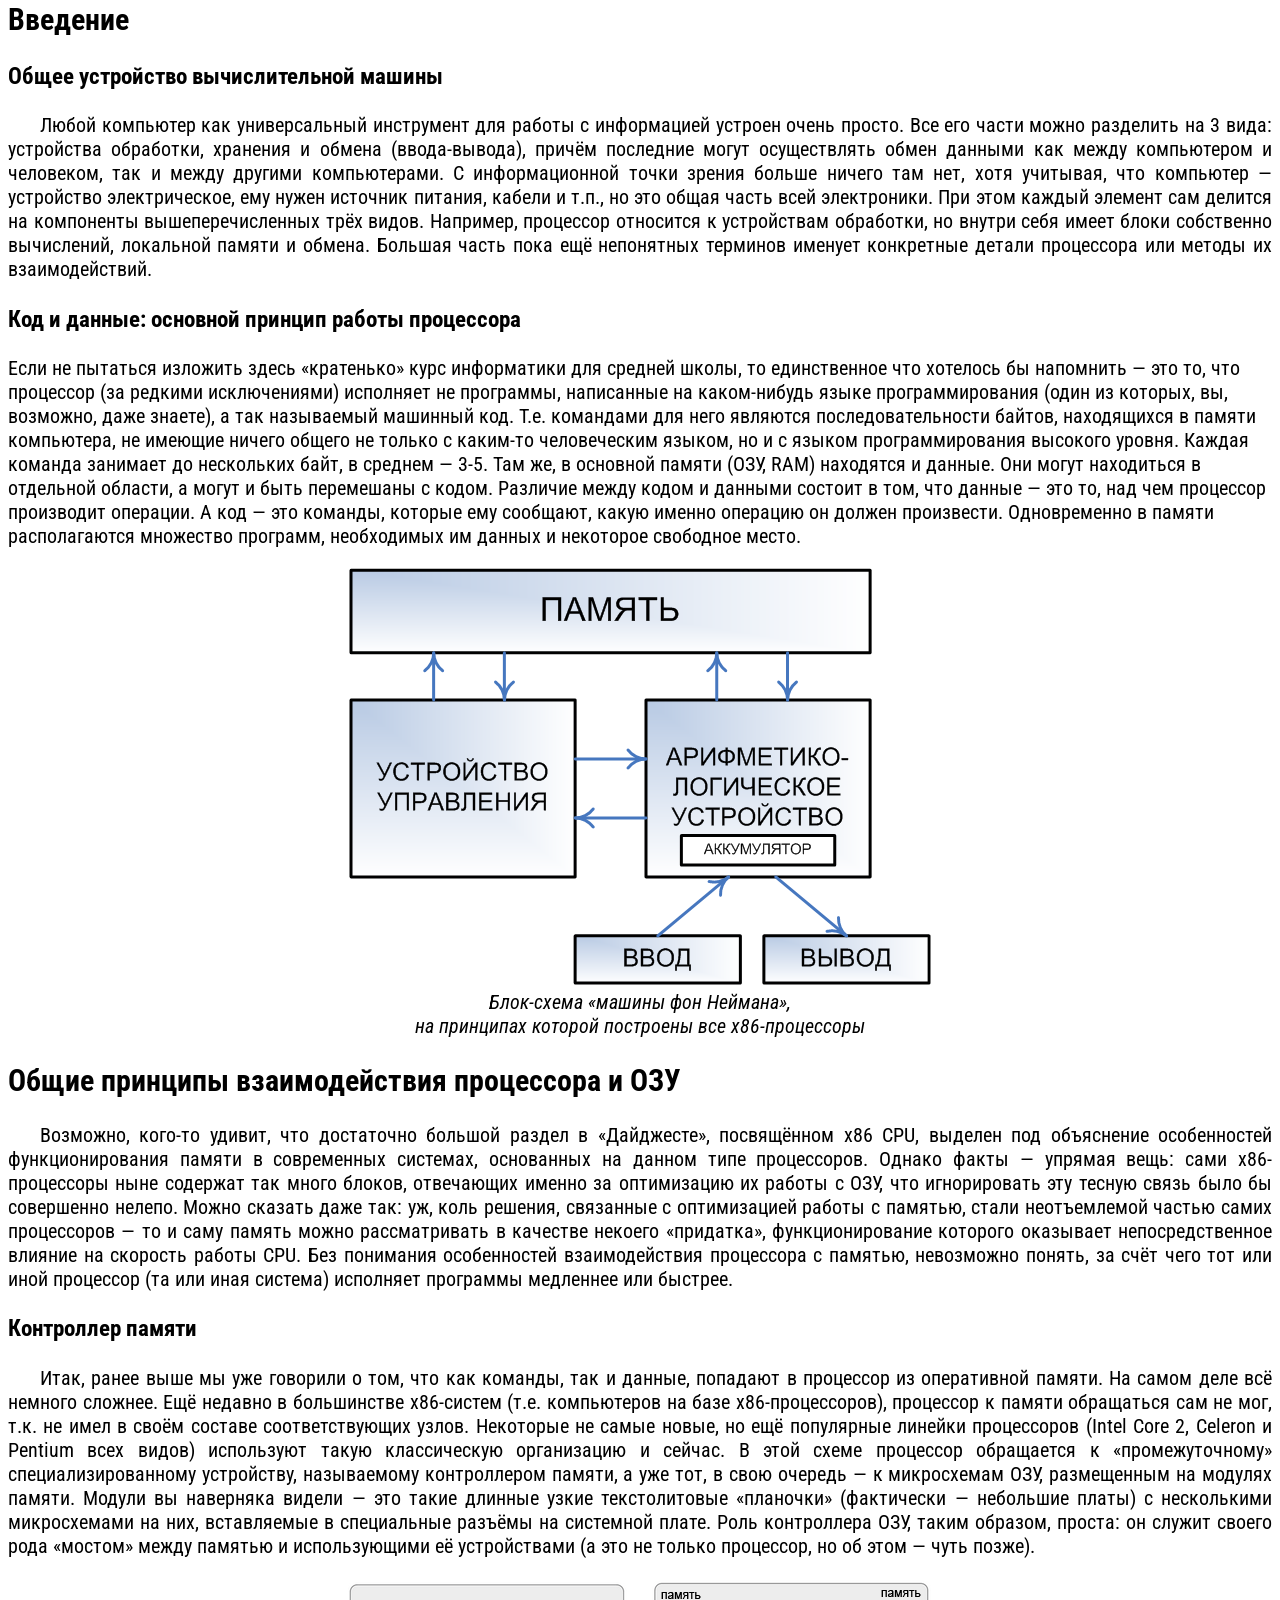
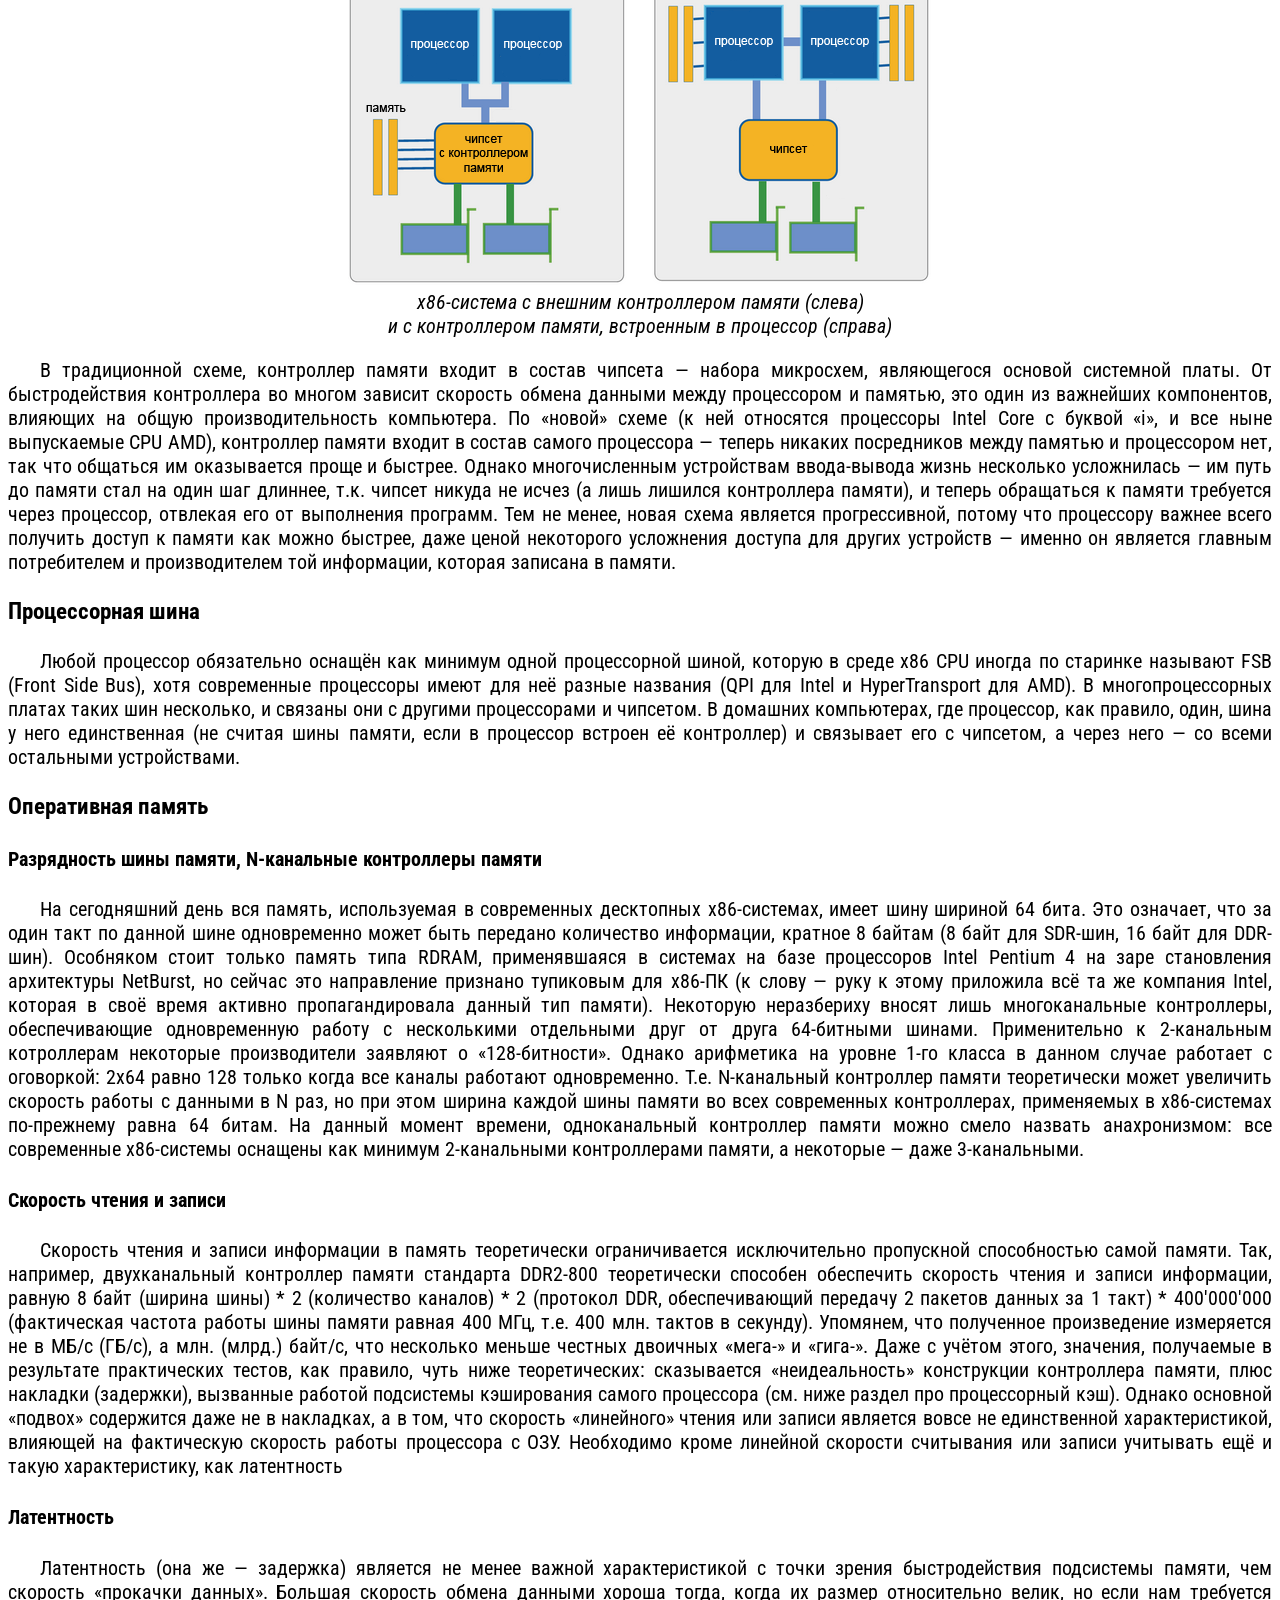
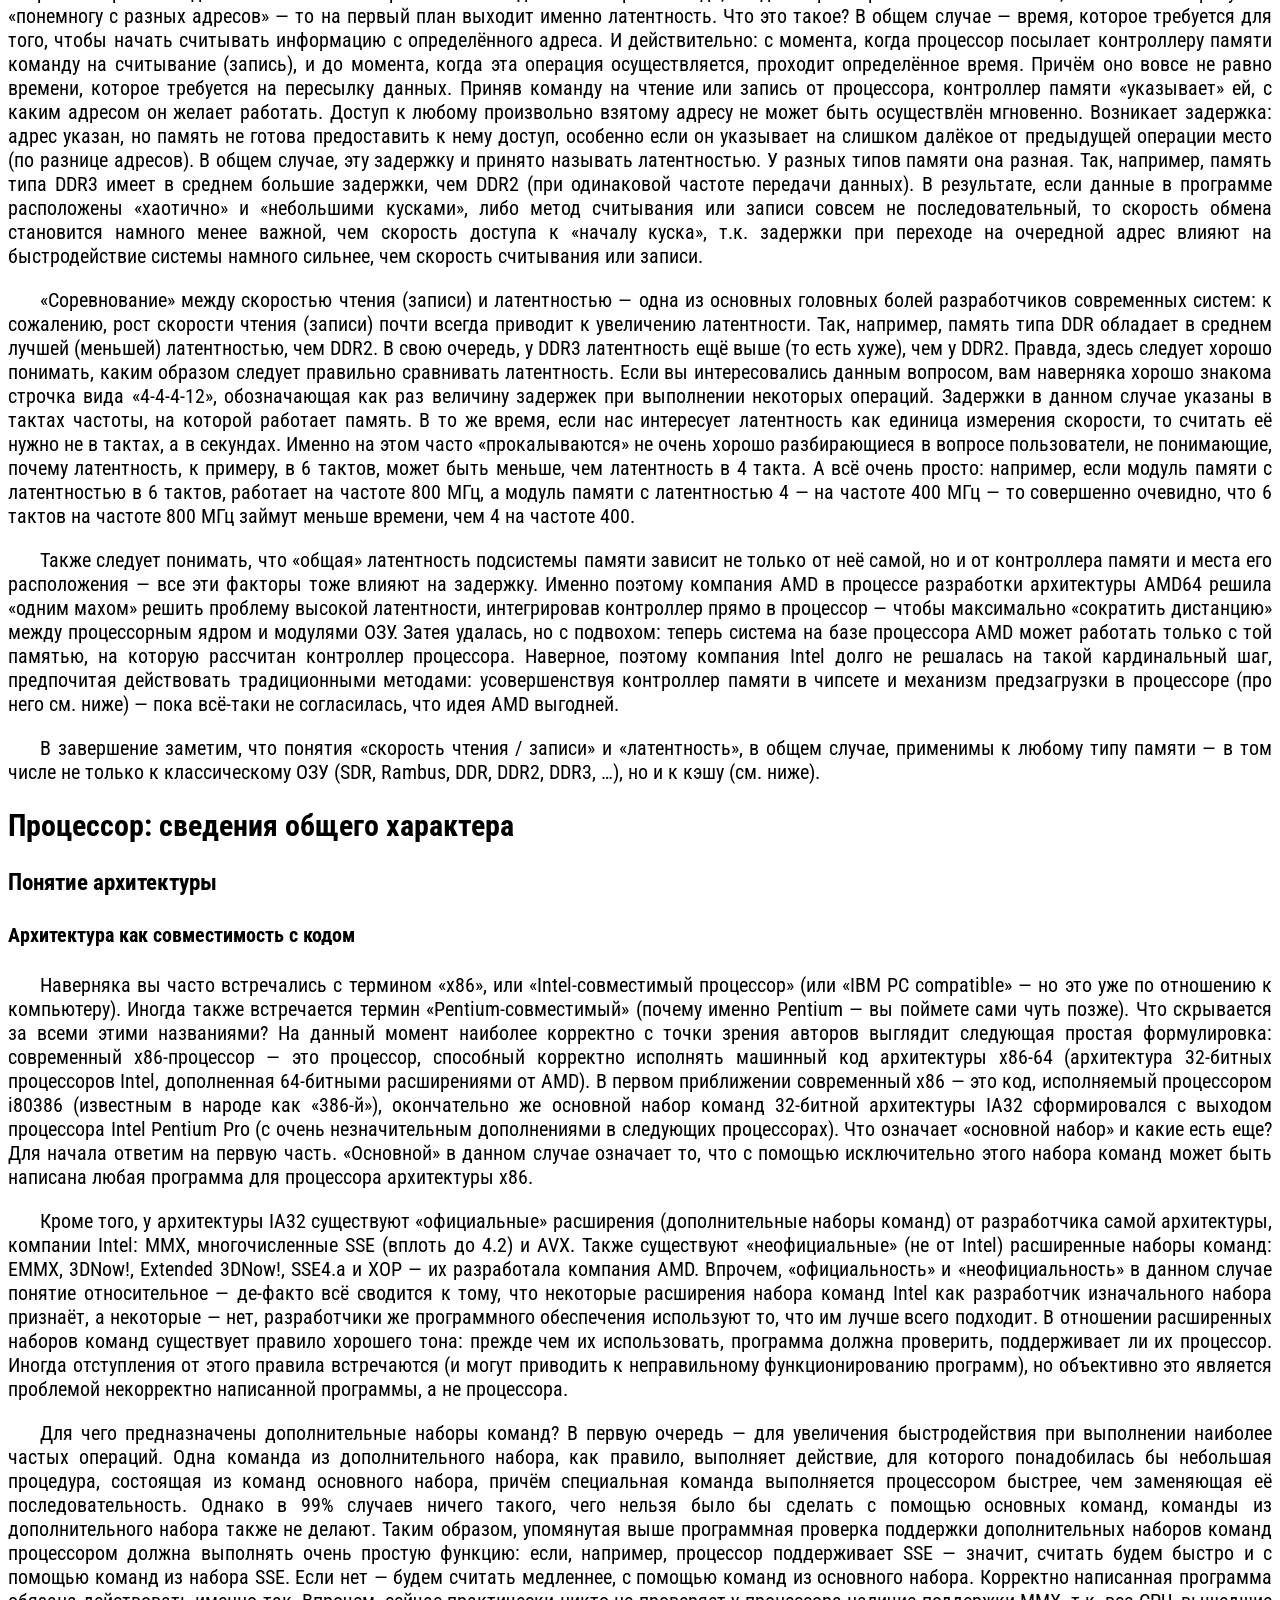
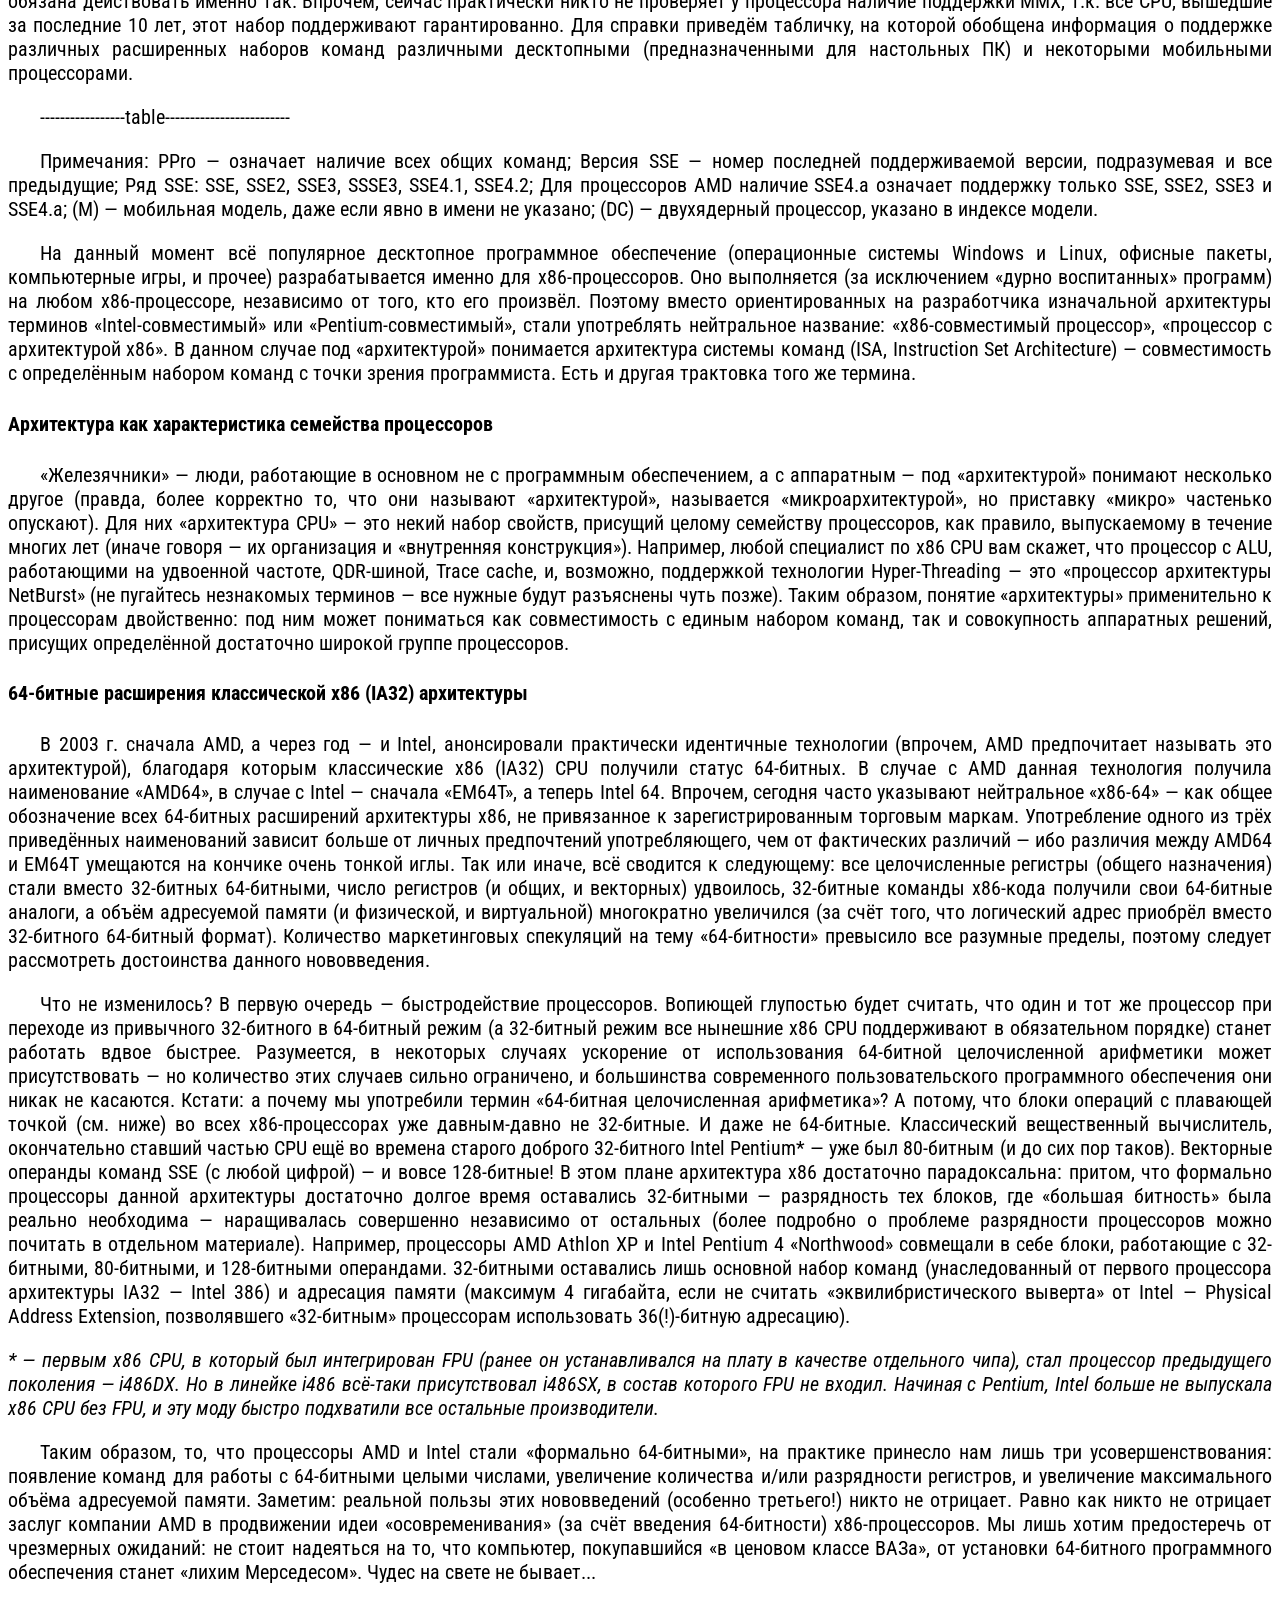
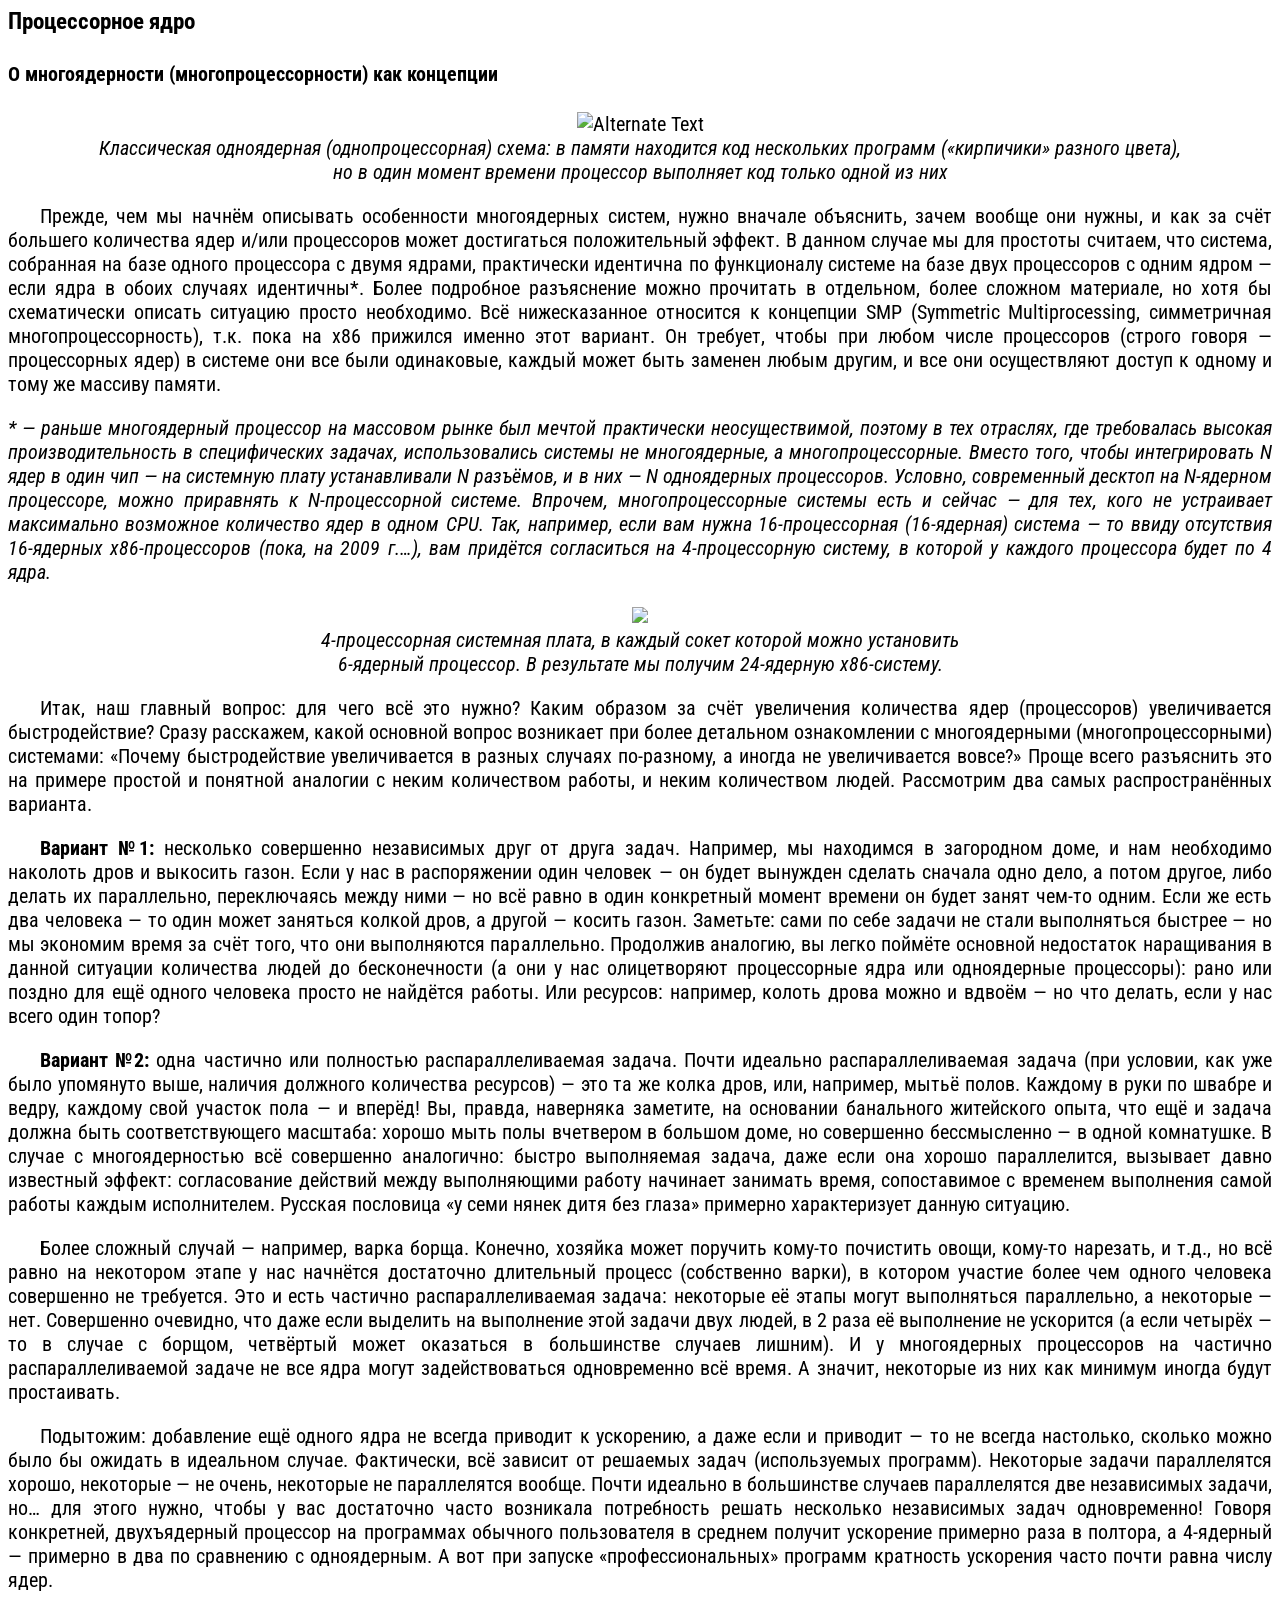
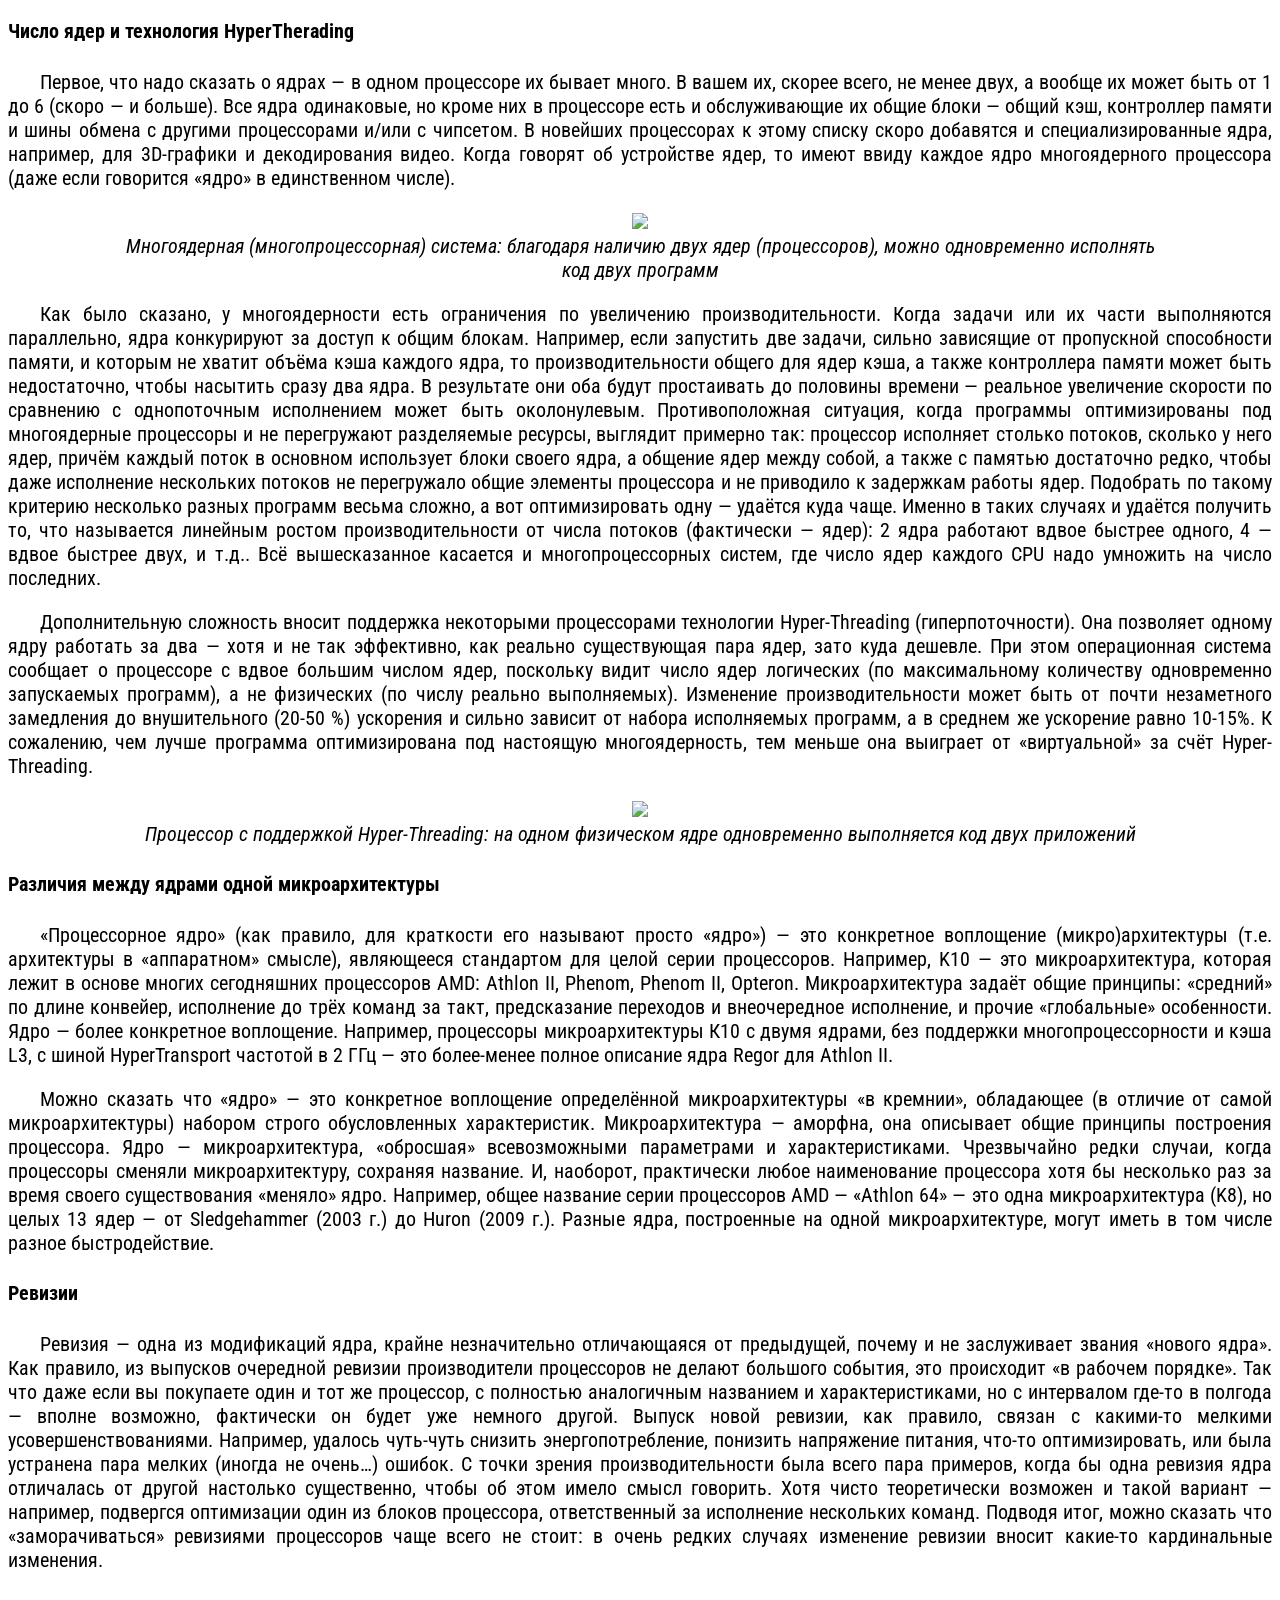
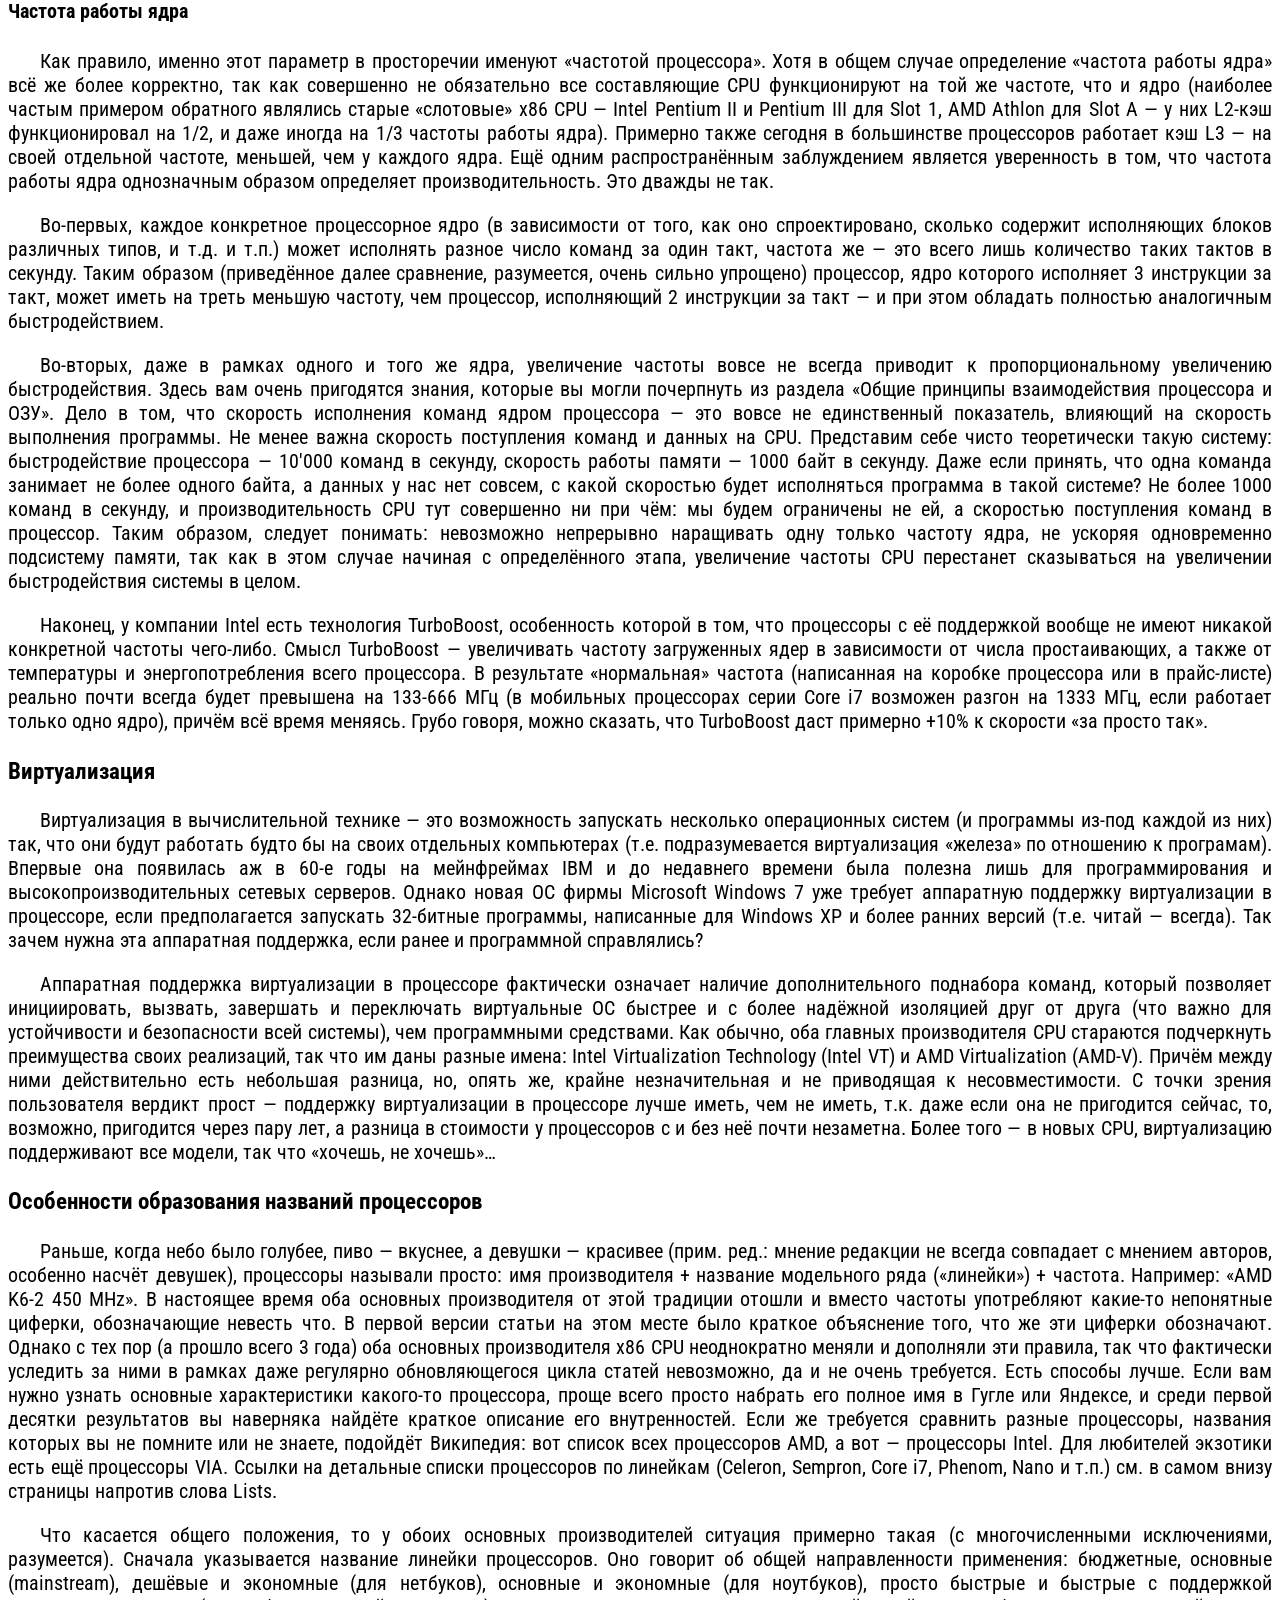
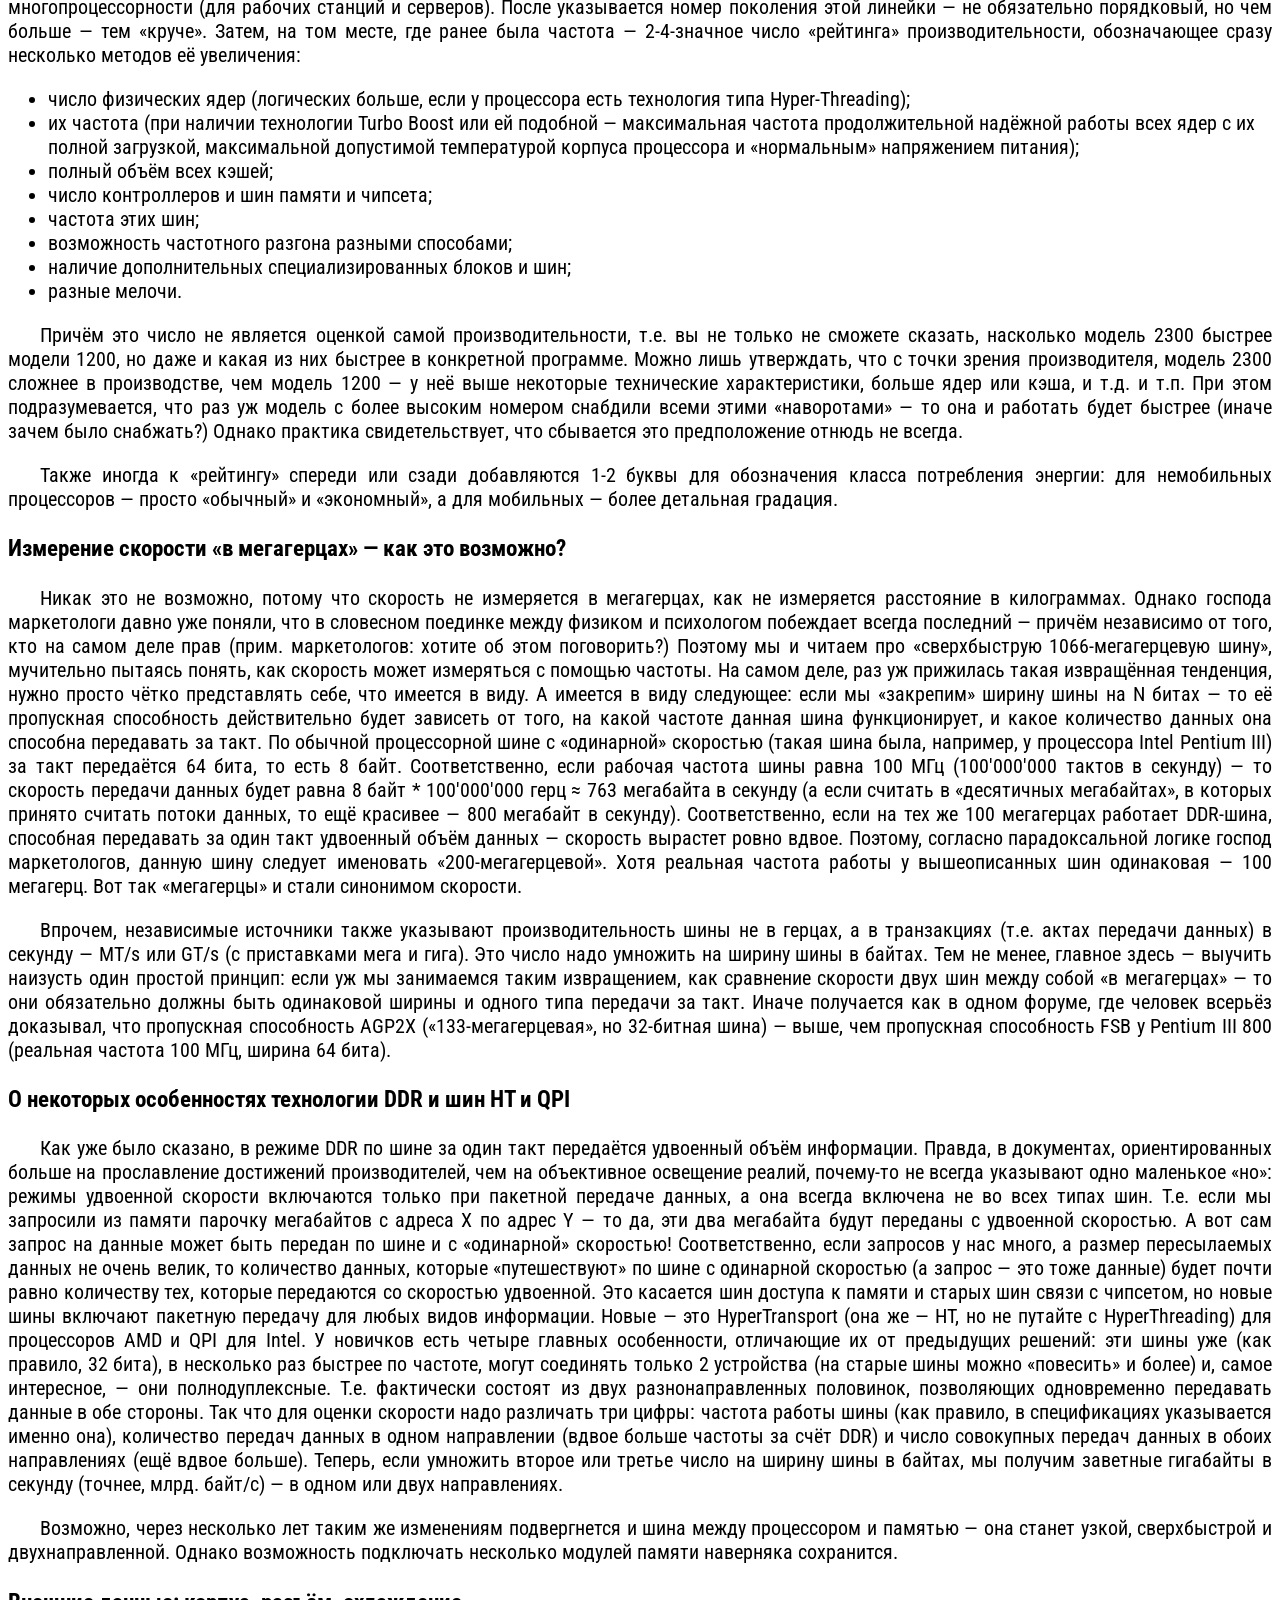
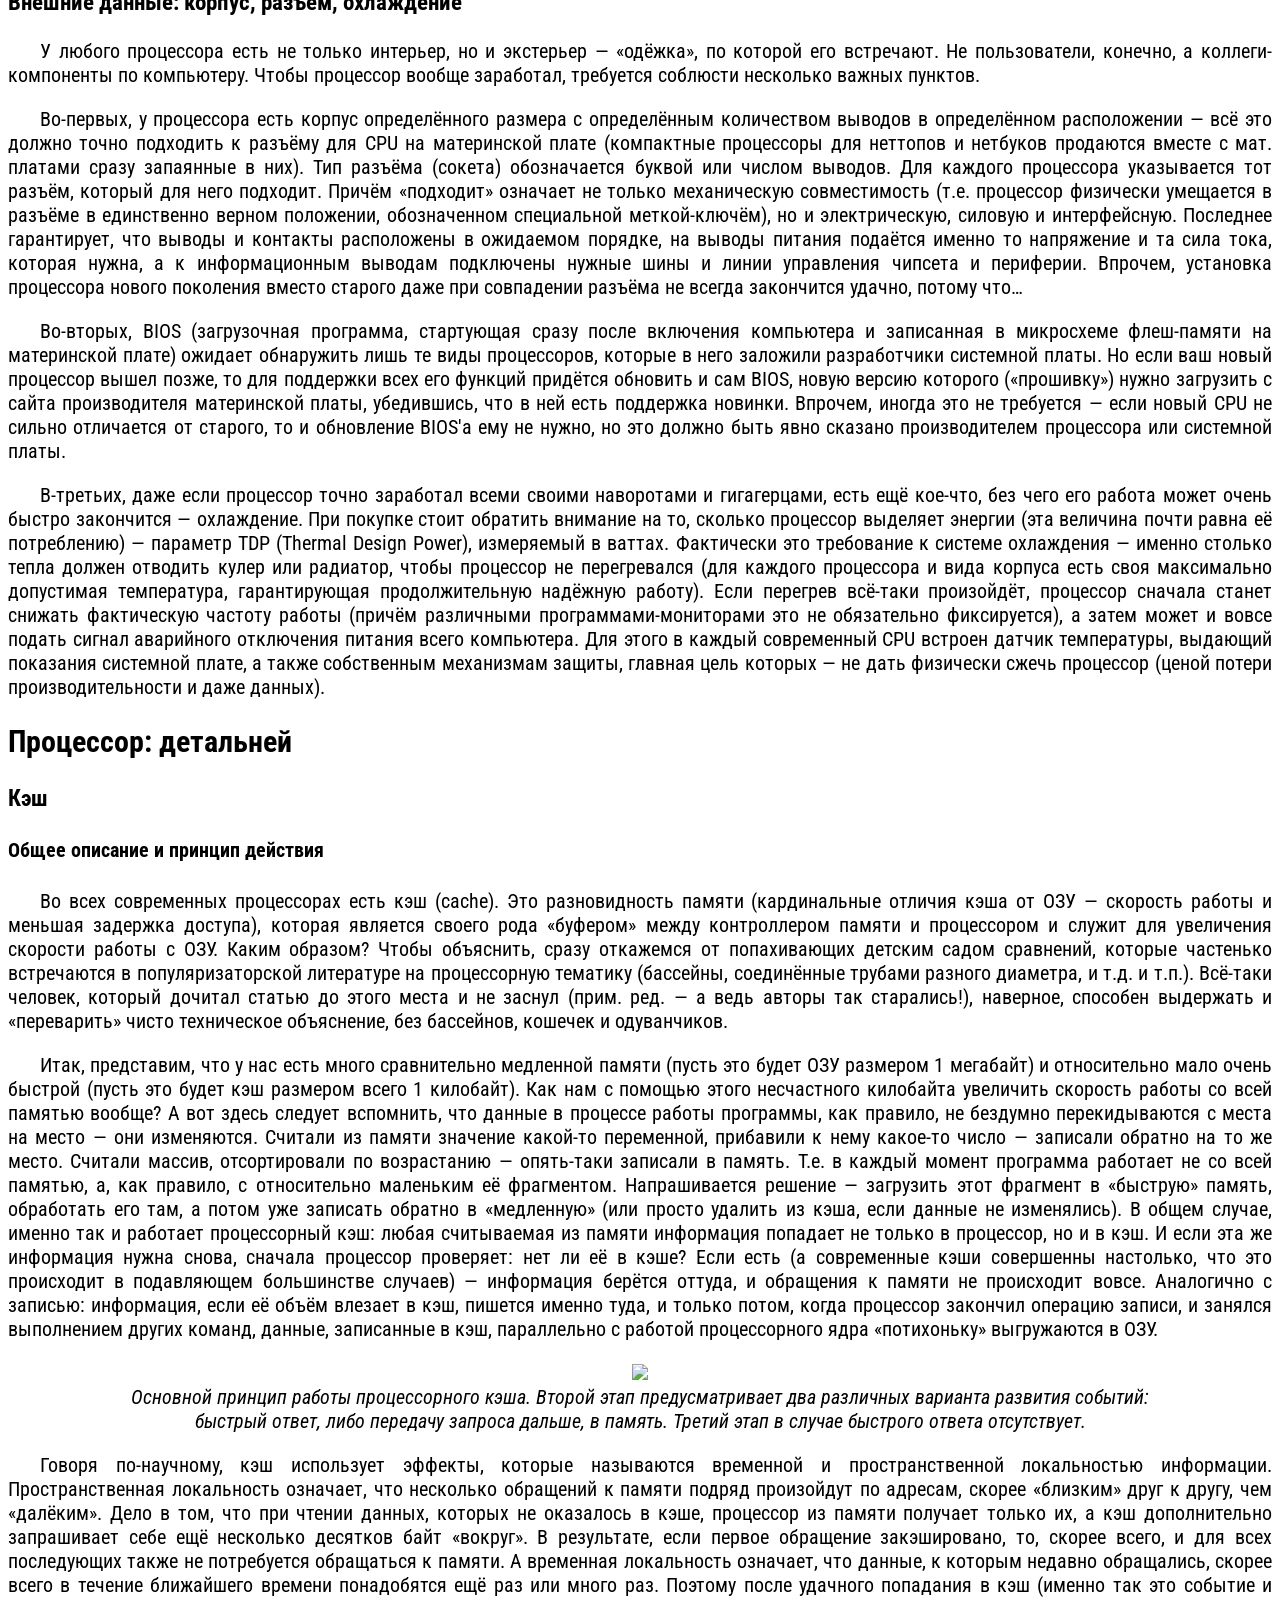
==== commit 1ff169cd: "in progress" ====
--- a/01-CPU/cpu.html
+++ b/01-CPU/cpu.html
@@ -21,8 +21,12 @@
     <P>
         Вторая группа — это те, кто не найдёт в статье почти ничего нового для себя — но им попросту лень писать нечто похожее самостоятельно, чтобы сосредоточить разбросанные по мозгу знания в одном месте, «причесать» их, систематизировать, упорядочить, осовременить, и так далее. Мы сами отлично понимаем, как бывает лениво писать конспекты :) (а особенно — хорошие конспекты), поэтому если наш дайджест вас устраивает — мы с радостью дарим вам возможность им пользоваться.
     </P>
-    <P>Ну и традиционное предупреждение: если иное не указано явно, то слово «процессор» в данном материале обозначает «x86(-64) процессор, предназначенный для установки в десктопы или (намного реже) мобильные компьютеры». Серверные процессоры, специализированные процессоры с архитектурой x86, всевозможные embedded-варианты — всё это в рамках статьи не рассматривается.</P>
-    <h2 id= "#table-of-contents>"Оглавление</h2>
+    <P>
+        Ну и традиционное предупреждение: если иное не указано явно, то слово «процессор» в данном материале обозначает «x86(-64) процессор, предназначенный для установки в десктопы или (намного реже) мобильные компьютеры». Серверные процессоры, специализированные процессоры с архитектурой x86, всевозможные embedded-варианты — всё это в рамках статьи не рассматривается.
+    </P>
+
+    <h2 id="#table-of-contents">Оглавление</h2>
+
     <ol>
         <li> <a href="#intro"> Введение</a>
             <ol>
@@ -102,7 +106,7 @@
             <img src="img/von-neumann.png" alt="Здесь должна быть картинка" title="Архитектура Фон-Неймана">
             <figcaption>
               
-                    Блок-схема «машины фон Неймана»,
+                    Блок-схема «машины фон Неймана»,<br />
                     на принципах которой построены все x86-процессоры
                 
             </figcaption>
@@ -120,7 +124,7 @@
     <img src="img/ext-vs-int.png" alt="Здесь должна быть картинка" />
     <figcaption>
  
-            x86-система с внешним контроллером памяти (слева)
+            x86-система с внешним контроллером памяти (слева)  <br />
             и с контроллером памяти, встроенным в процессор (справа)
         
     </figcaption>
@@ -179,62 +183,138 @@
     <h3>Процессорное ядро</h3>
 
     <h4>О многоядерности (многопроцессорности) как концепции</h4>
+
     <p>
         <figure>
             <img src="https://media.ixbt.com/opti/https://www.ixbt.com/cpu/images/cpu-digest-2009/1-th-1-cpu.png" alt="Alternate Text" />
             <figcaption>
-               Классическая одноядерная (однопроцессорная) схема: в памяти находится код нескольких программ («кирпичики» разного цвета), но в один момент времени процессор выполняет код только одной из них
+               Классическая одноядерная (однопроцессорная) схема: в памяти находится код нескольких программ («кирпичики» разного  цвета), <br /> но в один момент времени процессор выполняет код только одной из них
             </figcaption>
         </figure>
     </p>
     
-    <p>Прежде, чем мы начнём описывать особенности многоядерных систем, нужно вначале объяснить, зачем вообще они нужны, и как за счёт большего количества ядер и/или процессоров может достигаться положительный эффект. В данном случае мы для простоты считаем, что система, собранная на базе одного процессора с двумя ядрами, практически идентична по функционалу системе на базе двух процессоров с одним ядром — если ядра в обоих случаях идентичны*. Более подробное разъяснение можно прочитать в отдельном, более сложном материале, но хотя бы схематически описать ситуацию просто необходимо. Всё нижесказанное относится к концепции SMP (Symmetric Multiprocessing, cимметричная многопроцессорность), т.к. пока на x86 прижился именно этот вариант. Он требует, чтобы при любом числе процессоров (строго говоря — процессорных ядер) в системе они все были одинаковые, каждый может быть заменен любым другим, и все они осуществляют доступ к одному и тому же массиву памяти.</p>
-    <p><i>* — pаньше многоядерный процессор на массовом рынке был мечтой практически неосуществимой, поэтому в тех отраслях, где требовалась высокая производительность в специфических задачах, использовались системы не многоядерные, а многопроцессорные. Вместо того, чтобы интегрировать N ядер в один чип — на системную плату устанавливали N разъёмов, и в них — N одноядерных процессоров. Условно, современный десктоп на N-ядерном процессоре, можно приравнять к N-процессорной системе. Впрочем, многопроцессорные системы есть и сейчас — для тех, кого не устраивает максимально возможное количество ядер в одном CPU. Так, например, если вам нужна 16-процессорная (16-ядерная) система — то ввиду отсутствия 16-ядерных x86-процессоров (пока, на 2009 г.…), вам придётся согласиться на 4-процессорную систему, в которой у каждого процессора будет по 4 ядра.</i></p>
-    <p>--------------------------------image-------------------------------</p>
-    <p>
-        <i>
-            4-процессорная системная плата, в каждый сокет которой можно установить
-            6-ядерный процессор. В результате мы получим 24-ядерную x86-систему.
+    <p>
+    Прежде, чем мы начнём описывать особенности многоядерных систем, нужно вначале объяснить, зачем вообще они нужны, и как за счёт большего количества ядер и/или процессоров может достигаться положительный эффект. В данном случае мы для простоты считаем, что система, собранная на базе одного процессора с двумя ядрами, практически идентична по функционалу системе на базе двух процессоров с одним ядром — если ядра в обоих случаях идентичны*. Более подробное разъяснение можно прочитать в отдельном, более сложном материале, но хотя бы схематически описать ситуацию просто необходимо. Всё нижесказанное относится к концепции SMP (Symmetric Multiprocessing, cимметричная многопроцессорность), т.к. пока на x86 прижился именно этот вариант. Он требует, чтобы при любом числе процессоров (строго говоря — процессорных ядер) в системе они все были одинаковые, каждый может быть заменен любым другим, и все они осуществляют доступ к одному и тому же массиву памяти.
+    </p>
+    <p>
+    <i>* — pаньше многоядерный процессор на массовом рынке был мечтой практически неосуществимой, поэтому в тех отраслях, где требовалась высокая производительность в специфических задачах, использовались системы не многоядерные, а многопроцессорные. Вместо того, чтобы интегрировать N ядер в один чип — на системную плату устанавливали N разъёмов, и в них — N одноядерных процессоров. Условно, современный десктоп на N-ядерном процессоре, можно приравнять к N-процессорной системе. Впрочем, многопроцессорные системы есть и сейчас — для тех, кого не устраивает максимально возможное количество ядер в одном CPU. Так, например, если вам нужна 16-процессорная (16-ядерная) система — то ввиду отсутствия 16-ядерных x86-процессоров (пока, на 2009 г.…), вам придётся согласиться на 4-процессорную систему, в которой у каждого процессора будет по 4 ядра.
         </i>
     </p>
-    <p>Итак, наш главный вопрос: для чего всё это нужно? Каким образом за счёт увеличения количества ядер (процессоров) увеличивается быстродействие? Сразу расскажем, какой основной вопрос возникает при более детальном ознакомлении с многоядерными (многопроцессорными) системами: «Почему быстродействие увеличивается в разных случаях по-разному, а иногда не увеличивается вовсе?» Проще всего разъяснить это на примере простой и понятной аналогии с неким количеством работы, и неким количеством людей. Рассмотрим два самых распространённых варианта.</p>
-    <p><b>Вариант №1:</b> несколько совершенно независимых друг от друга задач. Например, мы находимся в загородном доме, и нам необходимо наколоть дров и выкосить газон. Если у нас в распоряжении один человек — он будет вынужден сделать сначала одно дело, а потом другое, либо делать их параллельно, переключаясь между ними — но всё равно в один конкретный момент времени он будет занят чем-то одним. Если же есть два человека — то один может заняться колкой дров, а другой — косить газон. Заметьте: сами по себе задачи не стали выполняться быстрее — но мы экономим время за счёт того, что они выполняются параллельно. Продолжив аналогию, вы легко поймёте основной недостаток наращивания в данной ситуации количества людей до бесконечности (а они у нас олицетворяют процессорные ядра или одноядерные процессоры): рано или поздно для ещё одного человека просто не найдётся работы. Или ресурсов: например, колоть дрова можно и вдвоём — но что делать, если у нас всего один топор?</p>
-    <p><b>Вариант №2:</b>одна частично или полностью распараллеливаемая задача. Почти идеально распараллеливаемая задача (при условии, как уже было упомянуто выше, наличия должного количества ресурсов) — это та же колка дров, или, например, мытьё полов. Каждому в руки по швабре и ведру, каждому свой участок пола — и вперёд! Вы, правда, наверняка заметите, на основании банального житейского опыта, что ещё и задача должна быть соответствующего масштаба: хорошо мыть полы вчетвером в большом доме, но совершенно бессмысленно — в одной комнатушке. В случае с многоядерностью всё совершенно аналогично: быстро выполняемая задача, даже если она хорошо параллелится, вызывает давно известный эффект: согласование действий между выполняющими работу начинает занимать время, сопоставимое с временем выполнения самой работы каждым исполнителем. Русская пословица «у семи нянек дитя без глаза» примерно характеризует данную ситуацию.</p>
-    <p>Более сложный случай — например, варка борща. Конечно, хозяйка может поручить кому-то почистить овощи, кому-то нарезать, и т.д., но всё равно на некотором этапе у нас начнётся достаточно длительный процесс (собственно варки), в котором участие более чем одного человека совершенно не требуется. Это и есть частично распараллеливаемая задача: некоторые её этапы могут выполняться параллельно, а некоторые — нет. Совершенно очевидно, что даже если выделить на выполнение этой задачи двух людей, в 2 раза её выполнение не ускорится (а если четырёх — то в случае с борщом, четвёртый может оказаться в большинстве случаев лишним). И у многоядерных процессоров на частично распараллеливаемой задаче не все ядра могут задействоваться одновременно всё время. А значит, некоторые из них как минимум иногда будут простаивать.</p>
-    <p>Подытожим: добавление ещё одного ядра не всегда приводит к ускорению, а даже если и приводит — то не всегда настолько, сколько можно было бы ожидать в идеальном случае. Фактически, всё зависит от решаемых задач (используемых программ). Некоторые задачи параллелятся хорошо, некоторые — не очень, некоторые не параллелятся вообще. Почти идеально в большинстве случаев параллелятся две независимых задачи, но… для этого нужно, чтобы у вас достаточно часто возникала потребность решать несколько независимых задач одновременно! Говоря конкретней, двухъядерный процессор на программах обычного пользователя в среднем получит ускорение примерно раза в полтора, а 4-ядерный — примерно в два по сравнению с одноядерным. А вот при запуске «профессиональных» программ кратность ускорения часто почти равна числу ядер.</p>
+
+    <p>
+    <figure>
+       <img src="https://media.ixbt.com/opti/https://www.ixbt.com/cpu/images/cpu-digest-2009/4-cpu-mb.png" /> 
+       <figcaption>
+           4-процессорная системная плата, в каждый сокет которой можно установить  <br />
+           6-ядерный процессор. В результате мы получим 24-ядерную x86-систему.
+       </figcaption>
+</figure>
+    </p>
+   
+    <p>
+    Итак, наш главный вопрос: для чего всё это нужно? Каким образом за счёт увеличения количества ядер (процессоров) увеличивается быстродействие? Сразу расскажем, какой основной вопрос возникает при более детальном ознакомлении с многоядерными (многопроцессорными) системами: «Почему быстродействие увеличивается в разных случаях по-разному, а иногда не увеличивается вовсе?» Проще всего разъяснить это на примере простой и понятной аналогии с неким количеством работы, и неким количеством людей. Рассмотрим два самых распространённых варианта.
+    </p>
+
+    <p>
+    <b>Вариант №1:</b>
+    несколько совершенно независимых друг от друга задач. Например, мы находимся в загородном доме, и нам необходимо наколоть дров и выкосить газон. Если у нас в распоряжении один человек — он будет вынужден сделать сначала одно дело, а потом другое, либо делать их параллельно, переключаясь между ними — но всё равно в один конкретный момент времени он будет занят чем-то одним. Если же есть два человека — то один может заняться колкой дров, а другой — косить газон. Заметьте: сами по себе задачи не стали выполняться быстрее — но мы экономим время за счёт того, что они выполняются параллельно. Продолжив аналогию, вы легко поймёте основной недостаток наращивания в данной ситуации количества людей до бесконечности (а они у нас олицетворяют процессорные ядра или одноядерные процессоры): рано или поздно для ещё одного человека просто не найдётся работы. Или ресурсов: например, колоть дрова можно и вдвоём — но что делать, если у нас всего один топор?
+    </p>
+    <p>
+    <b>Вариант №2:</b>
+    одна частично или полностью распараллеливаемая задача. Почти идеально распараллеливаемая задача (при условии, как уже было упомянуто выше, наличия должного количества ресурсов) — это та же колка дров, или, например, мытьё полов. Каждому в руки по швабре и ведру, каждому свой участок пола — и вперёд! Вы, правда, наверняка заметите, на основании банального житейского опыта, что ещё и задача должна быть соответствующего масштаба: хорошо мыть полы вчетвером в большом доме, но совершенно бессмысленно — в одной комнатушке. В случае с многоядерностью всё совершенно аналогично: быстро выполняемая задача, даже если она хорошо параллелится, вызывает давно известный эффект: согласование действий между выполняющими работу начинает занимать время, сопоставимое с временем выполнения самой работы каждым исполнителем. Русская пословица «у семи нянек дитя без глаза» примерно характеризует данную ситуацию.
+    </p>
+
+    <p>
+    Более сложный случай — например, варка борща. Конечно, хозяйка может поручить кому-то почистить овощи, кому-то нарезать, и т.д., но всё равно на некотором этапе у нас начнётся достаточно длительный процесс (собственно варки), в котором участие более чем одного человека совершенно не требуется. Это и есть частично распараллеливаемая задача: некоторые её этапы могут выполняться параллельно, а некоторые — нет. Совершенно очевидно, что даже если выделить на выполнение этой задачи двух людей, в 2 раза её выполнение не ускорится (а если четырёх — то в случае с борщом, четвёртый может оказаться в большинстве случаев лишним). И у многоядерных процессоров на частично распараллеливаемой задаче не все ядра могут задействоваться одновременно всё время. А значит, некоторые из них как минимум иногда будут простаивать.
+    </p>
+
+    <p>
+    Подытожим: добавление ещё одного ядра не всегда приводит к ускорению, а даже если и приводит — то не всегда настолько, сколько можно было бы ожидать в идеальном случае. Фактически, всё зависит от решаемых задач (используемых программ). Некоторые задачи параллелятся хорошо, некоторые — не очень, некоторые не параллелятся вообще. Почти идеально в большинстве случаев параллелятся две независимых задачи, но… для этого нужно, чтобы у вас достаточно часто возникала потребность решать несколько независимых задач одновременно! Говоря конкретней, двухъядерный процессор на программах обычного пользователя в среднем получит ускорение примерно раза в полтора, а 4-ядерный — примерно в два по сравнению с одноядерным. А вот при запуске «профессиональных» программ кратность ускорения часто почти равна числу ядер.
+    </p>
 
     <h4>Число ядер и технология HyperTherading</h4>
-    <p>Первое, что надо сказать о ядрах — в одном процессоре их бывает много. В вашем их, скорее всего, не менее двух, а вообще их может быть от 1 до 6 (скоро — и больше). Все ядра одинаковые, но кроме них в процессоре есть и обслуживающие их общие блоки — общий кэш, контроллер памяти и шины обмена с другими процессорами и/или с чипсетом. В новейших процессорах к этому списку скоро добавятся и специализированные ядра, например, для 3D-графики и декодирования видео. Когда говорят об устройстве ядер, то имеют ввиду каждое ядро многоядерного процессора (даже если говорится «ядро» в единственном числе).</p>
-    <p>--------------------------------image-------------------------------</p>
+
+    <p>
+    Первое, что надо сказать о ядрах — в одном процессоре их бывает много. В вашем их, скорее всего, не менее двух, а вообще их может быть от 1 до 6 (скоро — и больше). Все ядра одинаковые, но кроме них в процессоре есть и обслуживающие их общие блоки — общий кэш, контроллер памяти и шины обмена с другими процессорами и/или с чипсетом. В новейших процессорах к этому списку скоро добавятся и специализированные ядра, например, для 3D-графики и декодирования видео. Когда говорят об устройстве ядер, то имеют ввиду каждое ядро многоядерного процессора (даже если говорится «ядро» в единственном числе).
+    </p>
+
+    <p>
+    <figure>
+        <img src="https://media.ixbt.com/opti/https://www.ixbt.com/cpu/images/cpu-digest-2009/2-th-2-cpu.png" />
+        <figcaption>
+        Многоядерная (многопроцессорная) система: благодаря наличию двух ядер (процессоров), можно одновременно исполнять <br />  код двух программ
+        </figcaption>
+</figure>
+    </p>
+   
+    <p>
+    Как было сказано, у многоядерности есть ограничения по увеличению производительности. Когда задачи или их части выполняются параллельно, ядра конкурируют за доступ к общим блокам. Например, если запустить две задачи, сильно зависящие от пропускной способности памяти, и которым не хватит объёма кэша каждого ядра, то производительности общего для ядер кэша, а также контроллера памяти может быть недостаточно, чтобы насытить сразу два ядра. В результате они оба будут простаивать до половины времени — реальное увеличение скорости по сравнению с однопоточным исполнением может быть околонулевым. Противоположная ситуация, когда программы оптимизированы под многоядерные процессоры и не перегружают разделяемые ресурсы, выглядит примерно так: процессор исполняет столько потоков, сколько у него ядер, причём каждый поток в основном использует блоки своего ядра, а общение ядер между собой, а также с памятью достаточно редко, чтобы даже исполнение нескольких потоков не перегружало общие элементы процессора и не приводило к задержкам работы ядер. Подобрать по такому критерию несколько разных программ весьма сложно, а вот оптимизировать одну — удаётся куда чаще. Именно в таких случаях и удаётся получить то, что называется линейным ростом производительности от числа потоков (фактически — ядер): 2 ядра работают вдвое быстрее одного, 4 — вдвое быстрее двух, и т.д.. Всё вышесказанное касается и многопроцессорных систем, где число ядер каждого CPU надо умножить на число последних.
+    </p>
+
+    <p>
+        Дополнительную сложность вносит поддержка некоторыми процессорами технологии Hyper-Threading (гиперпоточности). Она позволяет одному ядру работать за два — хотя и не так эффективно, как реально существующая пара ядер, зато куда дешевле. При этом операционная система сообщает о процессоре с вдвое большим числом ядер, поскольку видит число ядер логических (по максимальному количеству одновременно запускаемых программ), а не физических (по числу реально выполняемых). Изменение производительности может быть от почти незаметного замедления до внушительного (20-50 %) ускорения и сильно зависит от набора исполняемых программ, а в среднем же ускорение равно 10-15%. К сожалению, чем лучше программа оптимизирована под настоящую многоядерность, тем меньше она выиграет от «виртуальной» за счёт Hyper-Threading.
+    </p>
+
+    <p><figure>
+        <img src="https://media.ixbt.com/opti/https://www.ixbt.com/cpu/images/cpu-digest-2009/2-th-1-cpu.png" />
     <figcaption>
-        <i>Многоядерная (многопроцессорная) система: благодаря наличию двух ядер (процессоров), можно одновременно исполнять код двух программ</i>
+        Процессор с поддержкой Hyper-Threading: на одном физическом ядре одновременно выполняется код двух приложений
     </figcaption>
-
-    <p>Как было сказано, у многоядерности есть ограничения по увеличению производительности. Когда задачи или их части выполняются параллельно, ядра конкурируют за доступ к общим блокам. Например, если запустить две задачи, сильно зависящие от пропускной способности памяти, и которым не хватит объёма кэша каждого ядра, то производительности общего для ядер кэша, а также контроллера памяти может быть недостаточно, чтобы насытить сразу два ядра. В результате они оба будут простаивать до половины времени — реальное увеличение скорости по сравнению с однопоточным исполнением может быть околонулевым. Противоположная ситуация, когда программы оптимизированы под многоядерные процессоры и не перегружают разделяемые ресурсы, выглядит примерно так: процессор исполняет столько потоков, сколько у него ядер, причём каждый поток в основном использует блоки своего ядра, а общение ядер между собой, а также с памятью достаточно редко, чтобы даже исполнение нескольких потоков не перегружало общие элементы процессора и не приводило к задержкам работы ядер. Подобрать по такому критерию несколько разных программ весьма сложно, а вот оптимизировать одну — удаётся куда чаще. Именно в таких случаях и удаётся получить то, что называется линейным ростом производительности от числа потоков (фактически — ядер): 2 ядра работают вдвое быстрее одного, 4 — вдвое быстрее двух, и т.д.. Всё вышесказанное касается и многопроцессорных систем, где число ядер каждого CPU надо умножить на число последних.</p>
-    <p>Дополнительную сложность вносит поддержка некоторыми процессорами технологии Hyper-Threading (гиперпоточности). Она позволяет одному ядру работать за два — хотя и не так эффективно, как реально существующая пара ядер, зато куда дешевле. При этом операционная система сообщает о процессоре с вдвое большим числом ядер, поскольку видит число ядер логических (по максимальному количеству одновременно запускаемых программ), а не физических (по числу реально выполняемых). Изменение производительности может быть от почти незаметного замедления до внушительного (20-50 %) ускорения и сильно зависит от набора исполняемых программ, а в среднем же ускорение равно 10-15%. К сожалению, чем лучше программа оптимизирована под настоящую многоядерность, тем меньше она выиграет от «виртуальной» за счёт Hyper-Threading.</p>
-    <p>--------------------------------image-------------------------------</p>
-    <p><i>Процессор с поддержкой Hyper-Threading: на одном физическом ядре одновременно выполняется код двух приложений</i></p>
+</figure>
+    </p>
 
     <h4>Различия между ядрами одной микроархитектуры</h4>
-    <p>«Процессорное ядро» (как правило, для краткости его называют просто «ядро») — это конкретное воплощение (микро)архитектуры (т.е. архитектуры в «аппаратном» смысле), являющееся стандартом для целой серии процессоров. Например, K10 — это микроархитектура, которая лежит в основе многих сегодняшних процессоров AMD: Athlon II, Phenom, Phenom II, Opteron. Микроархитектура задаёт общие принципы: «средний» по длине конвейер, исполнение до трёх команд за такт, предсказание переходов и внеочередное исполнение, и прочие «глобальные» особенности. Ядро — более конкретное воплощение. Например, процессоры микроархитектуры К10 с двумя ядрами, без поддержки многопроцессорности и кэша L3, с шиной HyperTransport частотой в 2 ГГц — это более-менее полное описание ядра Regor для Athlon II.</p>
-    <p>Можно сказать что «ядро» — это конкретное воплощение определённой микроархитектуры «в кремнии», обладающее (в отличие от самой микроархитектуры) набором строго обусловленных характеристик. Микроархитектура — аморфна, она описывает общие принципы построения процессора. Ядро — микроархитектура, «обросшая» всевозможными параметрами и характеристиками. Чрезвычайно редки случаи, когда процессоры сменяли микроархитектуру, сохраняя название. И, наоборот, практически любое наименование процессора хотя бы несколько раз за время своего существования «меняло» ядро. Например, общее название серии процессоров AMD — «Athlon 64» — это одна микроархитектура (K8), но целых 13 ядер — от Sledgehammer (2003 г.) до Huron (2009 г.). Разные ядра, построенные на одной микроархитектуре, могут иметь в том числе разное быстродействие.</p>
+
+    <p>«Процессорное ядро» (как правило, для краткости его называют просто «ядро») — это конкретное воплощение (микро)архитектуры (т.е. архитектуры в «аппаратном» смысле), являющееся стандартом для целой серии процессоров. Например, K10 — это микроархитектура, которая лежит в основе многих сегодняшних процессоров AMD: Athlon II, Phenom, Phenom II, Opteron. Микроархитектура задаёт общие принципы: «средний» по длине конвейер, исполнение до трёх команд за такт, предсказание переходов и внеочередное исполнение, и прочие «глобальные» особенности. Ядро — более конкретное воплощение. Например, процессоры микроархитектуры К10 с двумя ядрами, без поддержки многопроцессорности и кэша L3, с шиной HyperTransport частотой в 2 ГГц — это более-менее полное описание ядра Regor для Athlon II.
+    </p>
+
+    <p>
+    Можно сказать что «ядро» — это конкретное воплощение определённой микроархитектуры «в кремнии», обладающее (в отличие от самой микроархитектуры) набором строго обусловленных характеристик. Микроархитектура — аморфна, она описывает общие принципы построения процессора. Ядро — микроархитектура, «обросшая» всевозможными параметрами и характеристиками. Чрезвычайно редки случаи, когда процессоры сменяли микроархитектуру, сохраняя название. И, наоборот, практически любое наименование процессора хотя бы несколько раз за время своего существования «меняло» ядро. Например, общее название серии процессоров AMD — «Athlon 64» — это одна микроархитектура (K8), но целых 13 ядер — от Sledgehammer (2003 г.) до Huron (2009 г.). Разные ядра, построенные на одной микроархитектуре, могут иметь в том числе разное быстродействие.
+    </p>
 
     <h4>Ревизии</h4>
-    <p>Ревизия — одна из модификаций ядра, крайне незначительно отличающаяся от предыдущей, почему и не заслуживает звания «нового ядра». Как правило, из выпусков очередной ревизии производители процессоров не делают большого события, это происходит «в рабочем порядке». Так что даже если вы покупаете один и тот же процессор, с полностью аналогичным названием и характеристиками, но с интервалом где-то в полгода — вполне возможно, фактически он будет уже немного другой. Выпуск новой ревизии, как правило, связан с какими-то мелкими усовершенствованиями. Например, удалось чуть-чуть снизить энергопотребление, понизить напряжение питания, что-то оптимизировать, или была устранена пара мелких (иногда не очень…) ошибок. С точки зрения производительности была всего пара примеров, когда бы одна ревизия ядра отличалась от другой настолько существенно, чтобы об этом имело смысл говорить. Хотя чисто теоретически возможен и такой вариант — например, подвергся оптимизации один из блоков процессора, ответственный за исполнение нескольких команд. Подводя итог, можно сказать что «заморачиваться» ревизиями процессоров чаще всего не стоит: в очень редких случаях изменение ревизии вносит какие-то кардинальные изменения.</p>
+
+    <p>
+    Ревизия — одна из модификаций ядра, крайне незначительно отличающаяся от предыдущей, почему и не заслуживает звания «нового ядра». Как правило, из выпусков очередной ревизии производители процессоров не делают большого события, это происходит «в рабочем порядке». Так что даже если вы покупаете один и тот же процессор, с полностью аналогичным названием и характеристиками, но с интервалом где-то в полгода — вполне возможно, фактически он будет уже немного другой. Выпуск новой ревизии, как правило, связан с какими-то мелкими усовершенствованиями. Например, удалось чуть-чуть снизить энергопотребление, понизить напряжение питания, что-то оптимизировать, или была устранена пара мелких (иногда не очень…) ошибок. С точки зрения производительности была всего пара примеров, когда бы одна ревизия ядра отличалась от другой настолько существенно, чтобы об этом имело смысл говорить. Хотя чисто теоретически возможен и такой вариант — например, подвергся оптимизации один из блоков процессора, ответственный за исполнение нескольких команд. Подводя итог, можно сказать что «заморачиваться» ревизиями процессоров чаще всего не стоит: в очень редких случаях изменение ревизии вносит какие-то кардинальные изменения.
+    </p>
 
     <h4>Частота работы ядра</h4>
-    <p>Как правило, именно этот параметр в просторечии именуют «частотой процессора». Хотя в общем случае определение «частота работы ядра» всё же более корректно, так как совершенно не обязательно все составляющие CPU функционируют на той же частоте, что и ядро (наиболее частым примером обратного являлись старые «слотовые» x86 CPU — Intel Pentium II и Pentium III для Slot 1, AMD Athlon для Slot A — у них L2-кэш функционировал на 1/2, и даже иногда на 1/3 частоты работы ядра). Примерно также сегодня в большинстве процессоров работает кэш L3 — на своей отдельной частоте, меньшей, чем у каждого ядра. Ещё одним распространённым заблуждением является уверенность в том, что частота работы ядра однозначным образом определяет производительность. Это дважды не так.</p>
-    <p>Во-первых, каждое конкретное процессорное ядро (в зависимости от того, как оно спроектировано, сколько содержит исполняющих блоков различных типов, и т.д. и т.п.) может исполнять разное число команд за один такт, частота же — это всего лишь количество таких тактов в секунду. Таким образом (приведённое далее сравнение, разумеется, очень сильно упрощено) процессор, ядро которого исполняет 3 инструкции за такт, может иметь на треть меньшую частоту, чем процессор, исполняющий 2 инструкции за такт — и при этом обладать полностью аналогичным быстродействием.</p>
-    <p>Во-вторых, даже в рамках одного и того же ядра, увеличение частоты вовсе не всегда приводит к пропорциональному увеличению быстродействия. Здесь вам очень пригодятся знания, которые вы могли почерпнуть из раздела «Общие принципы взаимодействия процессора и ОЗУ». Дело в том, что скорость исполнения команд ядром процессора — это вовсе не единственный показатель, влияющий на скорость выполнения программы. Не менее важна скорость поступления команд и данных на CPU. Представим себе чисто теоретически такую систему: быстродействие процессора — 10'000 команд в секунду, скорость работы памяти — 1000 байт в секунду. Даже если принять, что одна команда занимает не более одного байта, а данных у нас нет совсем, с какой скоростью будет исполняться программа в такой системе? Не более 1000 команд в секунду, и производительность CPU тут совершенно ни при чём: мы будем ограничены не ей, а скоростью поступления команд в процессор. Таким образом, следует понимать: невозможно непрерывно наращивать одну только частоту ядра, не ускоряя одновременно подсистему памяти, так как в этом случае начиная с определённого этапа, увеличение частоты CPU перестанет сказываться на увеличении быстродействия системы в целом.</p>
-    <p>Наконец, у компании Intel есть технология TurboBoost, особенность которой в том, что процессоры с её поддержкой вообще не имеют никакой конкретной частоты чего-либо. Смысл TurboBoost — увеличивать частоту загруженных ядер в зависимости от числа простаивающих, а также от температуры и энергопотребления всего процессора. В результате «нормальная» частота (написанная на коробке процессора или в прайс-листе) реально почти всегда будет превышена на 133-666 МГц (в мобильных процессорах серии Core i7 возможен разгон на 1333 МГц, если работает только одно ядро), причём всё время меняясь. Грубо говоря, можно сказать, что TurboBoost даст примерно +10% к скорости «за просто так».</p>
+
+    <p>
+    Как правило, именно этот параметр в просторечии именуют «частотой процессора». Хотя в общем случае определение «частота работы ядра» всё же более корректно, так как совершенно не обязательно все составляющие CPU функционируют на той же частоте, что и ядро (наиболее частым примером обратного являлись старые «слотовые» x86 CPU — Intel Pentium II и Pentium III для Slot 1, AMD Athlon для Slot A — у них L2-кэш функционировал на 1/2, и даже иногда на 1/3 частоты работы ядра). Примерно также сегодня в большинстве процессоров работает кэш L3 — на своей отдельной частоте, меньшей, чем у каждого ядра. Ещё одним распространённым заблуждением является уверенность в том, что частота работы ядра однозначным образом определяет производительность. Это дважды не так.
+    </p>
+    <p>
+    Во-первых, каждое конкретное процессорное ядро (в зависимости от того, как оно спроектировано, сколько содержит исполняющих блоков различных типов, и т.д. и т.п.) может исполнять разное число команд за один такт, частота же — это всего лишь количество таких тактов в секунду. Таким образом (приведённое далее сравнение, разумеется, очень сильно упрощено) процессор, ядро которого исполняет 3 инструкции за такт, может иметь на треть меньшую частоту, чем процессор, исполняющий 2 инструкции за такт — и при этом обладать полностью аналогичным быстродействием.
+    </p>
+
+    <p>
+    Во-вторых, даже в рамках одного и того же ядра, увеличение частоты вовсе не всегда приводит к пропорциональному увеличению быстродействия. Здесь вам очень пригодятся знания, которые вы могли почерпнуть из раздела «Общие принципы взаимодействия процессора и ОЗУ». Дело в том, что скорость исполнения команд ядром процессора — это вовсе не единственный показатель, влияющий на скорость выполнения программы. Не менее важна скорость поступления команд и данных на CPU. Представим себе чисто теоретически такую систему: быстродействие процессора — 10'000 команд в секунду, скорость работы памяти — 1000 байт в секунду. Даже если принять, что одна команда занимает не более одного байта, а данных у нас нет совсем, с какой скоростью будет исполняться программа в такой системе? Не более 1000 команд в секунду, и производительность CPU тут совершенно ни при чём: мы будем ограничены не ей, а скоростью поступления команд в процессор. Таким образом, следует понимать: невозможно непрерывно наращивать одну только частоту ядра, не ускоряя одновременно подсистему памяти, так как в этом случае начиная с определённого этапа, увеличение частоты CPU перестанет сказываться на увеличении быстродействия системы в целом.
+    </p>
+
+    <p>
+    Наконец, у компании Intel есть технология TurboBoost, особенность которой в том, что процессоры с её поддержкой вообще не имеют никакой конкретной частоты чего-либо. Смысл TurboBoost — увеличивать частоту загруженных ядер в зависимости от числа простаивающих, а также от температуры и энергопотребления всего процессора. В результате «нормальная» частота (написанная на коробке процессора или в прайс-листе) реально почти всегда будет превышена на 133-666 МГц (в мобильных процессорах серии Core i7 возможен разгон на 1333 МГц, если работает только одно ядро), причём всё время меняясь. Грубо говоря, можно сказать, что TurboBoost даст примерно +10% к скорости «за просто так».
+    </p>
 
     <h3>Виртуализация</h3>
-    <p>Виртуализация в вычислительной технике — это возможность запускать несколько операционных систем (и программы из-под каждой из них) так, что они будут работать будто бы на своих отдельных компьютерах (т.е. подразумевается виртуализация «железа» по отношению к програмам). Впервые она появилась аж в 60-е годы на мейнфреймах IBM и до недавнего времени была полезна лишь для программирования и высокопроизводительных сетевых серверов. Однако новая ОС фирмы Microsoft Windows 7 уже требует аппаратную поддержку виртуализации в процессоре, если предполагается запускать 32-битные программы, написанные для Windows XP и более ранних версий (т.е. читай — всегда). Так зачем нужна эта аппаратная поддержка, если ранее и программной справлялись?</p>
-    <p>Аппаратная поддержка виртуализации в процессоре фактически означает наличие дополнительного поднабора команд, который позволяет инициировать, вызвать, завершать и переключать виртуальные ОС быстрее и с более надёжной изоляцией друг от друга (что важно для устойчивости и безопасности всей системы), чем программными средствами. Как обычно, оба главных производителя CPU стараются подчеркнуть преимущества своих реализаций, так что им даны разные имена: Intel Virtualization Technology (Intel VT) и AMD Virtualization (AMD-V). Причём между ними действительно есть небольшая разница, но, опять же, крайне незначительная и не приводящая к несовместимости. С точки зрения пользователя вердикт прост — поддержку виртуализации в процессоре лучше иметь, чем не иметь, т.к. даже если она не пригодится сейчас, то, возможно, пригодится через пару лет, а разница в стоимости у процессоров с и без неё почти незаметна. Более того — в новых CPU, виртуализацию поддерживают все модели, так что «хочешь, не хочешь»…</p>
+
+    <p>
+    Виртуализация в вычислительной технике — это возможность запускать несколько операционных систем (и программы из-под каждой из них) так, что они будут работать будто бы на своих отдельных компьютерах (т.е. подразумевается виртуализация «железа» по отношению к програмам). Впервые она появилась аж в 60-е годы на мейнфреймах IBM и до недавнего времени была полезна лишь для программирования и высокопроизводительных сетевых серверов. Однако новая ОС фирмы Microsoft Windows 7 уже требует аппаратную поддержку виртуализации в процессоре, если предполагается запускать 32-битные программы, написанные для Windows XP и более ранних версий (т.е. читай — всегда). Так зачем нужна эта аппаратная поддержка, если ранее и программной справлялись?
+    </p>
+
+    <p>
+    Аппаратная поддержка виртуализации в процессоре фактически означает наличие дополнительного поднабора команд, который позволяет инициировать, вызвать, завершать и переключать виртуальные ОС быстрее и с более надёжной изоляцией друг от друга (что важно для устойчивости и безопасности всей системы), чем программными средствами. Как обычно, оба главных производителя CPU стараются подчеркнуть преимущества своих реализаций, так что им даны разные имена: Intel Virtualization Technology (Intel VT) и AMD Virtualization (AMD-V). Причём между ними действительно есть небольшая разница, но, опять же, крайне незначительная и не приводящая к несовместимости. С точки зрения пользователя вердикт прост — поддержку виртуализации в процессоре лучше иметь, чем не иметь, т.к. даже если она не пригодится сейчас, то, возможно, пригодится через пару лет, а разница в стоимости у процессоров с и без неё почти незаметна. Более того — в новых CPU, виртуализацию поддерживают все модели, так что «хочешь, не хочешь»…
+    </p>
 
     <h3>Особенности образования названий процессоров</h3>
-    <p>Раньше, когда небо было голубее, пиво — вкуснее, а девушки — красивее (прим. ред.: мнение редакции не всегда совпадает с мнением авторов, особенно насчёт девушек), процессоры называли просто: имя производителя + название модельного ряда («линейки») + частота. Например: «AMD K6-2 450 MHz». В настоящее время оба основных производителя от этой традиции отошли и вместо частоты употребляют какие-то непонятные циферки, обозначающие невесть что. В первой версии статьи на этом месте было краткое объяснение того, что же эти циферки обозначают. Однако с тех пор (а прошло всего 3 года) оба основных производителя x86 CPU неоднократно меняли и дополняли эти правила, так что фактически уследить за ними в рамках даже регулярно обновляющегося цикла статей невозможно, да и не очень требуется. Есть способы лучше. Если вам нужно узнать основные характеристики какого-то процессора, проще всего просто набрать его полное имя в Гугле или Яндексе, и среди первой десятки результатов вы наверняка найдёте краткое описание его внутренностей. Если же требуется сравнить разные процессоры, названия которых вы не помните или не знаете, подойдёт Википедия: вот список всех процессоров AMD, а вот — процессоры Intel. Для любителей экзотики есть ещё процессоры VIA. Ссылки на детальные списки процессоров по линейкам (Celeron, Sempron, Core i7, Phenom, Nano и т.п.) см. в самом внизу страницы напротив слова Lists.</p>
-    <p>Что касается общего положения, то у обоих основных производителей ситуация примерно такая (с многочисленными исключениями, разумеется). Сначала указывается название линейки процессоров. Оно говорит об общей направленности применения: бюджетные, основные (mainstream), дешёвые и экономные (для нетбуков), основные и экономные (для ноутбуков), просто быстрые и быстрые с поддержкой многопроцессорности (для рабочих станций и серверов). После указывается номер поколения этой линейки — не обязательно порядковый, но чем больше — тем «круче». Затем, на том месте, где ранее была частота — 2-4-значное число «рейтинга» производительности, обозначающее сразу несколько методов её увеличения:</p>
+
+    <p>
+    Раньше, когда небо было голубее, пиво — вкуснее, а девушки — красивее (прим. ред.: мнение редакции не всегда совпадает с мнением авторов, особенно насчёт девушек), процессоры называли просто: имя производителя + название модельного ряда («линейки») + частота. Например: «AMD K6-2 450 MHz». В настоящее время оба основных производителя от этой традиции отошли и вместо частоты употребляют какие-то непонятные циферки, обозначающие невесть что. В первой версии статьи на этом месте было краткое объяснение того, что же эти циферки обозначают. Однако с тех пор (а прошло всего 3 года) оба основных производителя x86 CPU неоднократно меняли и дополняли эти правила, так что фактически уследить за ними в рамках даже регулярно обновляющегося цикла статей невозможно, да и не очень требуется. Есть способы лучше. Если вам нужно узнать основные характеристики какого-то процессора, проще всего просто набрать его полное имя в Гугле или Яндексе, и среди первой десятки результатов вы наверняка найдёте краткое описание его внутренностей. Если же требуется сравнить разные процессоры, названия которых вы не помните или не знаете, подойдёт Википедия: вот список всех процессоров AMD, а вот — процессоры Intel. Для любителей экзотики есть ещё процессоры VIA. Ссылки на детальные списки процессоров по линейкам (Celeron, Sempron, Core i7, Phenom, Nano и т.п.) см. в самом внизу страницы напротив слова Lists.
+    </p>
+
+    <p>
+    Что касается общего положения, то у обоих основных производителей ситуация примерно такая (с многочисленными исключениями, разумеется). Сначала указывается название линейки процессоров. Оно говорит об общей направленности применения: бюджетные, основные (mainstream), дешёвые и экономные (для нетбуков), основные и экономные (для ноутбуков), просто быстрые и быстрые с поддержкой многопроцессорности (для рабочих станций и серверов). После указывается номер поколения этой линейки — не обязательно порядковый, но чем больше — тем «круче». Затем, на том месте, где ранее была частота — 2-4-значное число «рейтинга» производительности, обозначающее сразу несколько методов её увеличения:
+    </p>
+
     <p>
         <ul>
             <li>число физических ядер (логических больше, если у процессора есть технология типа Hyper-Threading);</li>
@@ -247,93 +327,196 @@
             <li>разные мелочи.</li>
         </ul>
 
-    <p>Причём это число не является оценкой самой производительности, т.е. вы не только не сможете сказать, насколько модель 2300 быстрее модели 1200, но даже и какая из них быстрее в конкретной программе. Можно лишь утверждать, что с точки зрения производителя, модель 2300 сложнее в производстве, чем модель 1200 — у неё выше некоторые технические характеристики, больше ядер или кэша, и т.д. и т.п. При этом подразумевается, что раз уж модель с более высоким номером снабдили всеми этими «наворотами» — то она и работать будет быстрее (иначе зачем было снабжать?) Однако практика свидетельствует, что сбывается это предположение отнюдь не всегда.</p>
-    <p>Также иногда к «рейтингу» спереди или сзади добавляются 1-2 буквы для обозначения класса потребления энергии: для немобильных процессоров — просто «обычный» и «экономный», а для мобильных — более детальная градация.</p>
+    <p>
+    Причём это число не является оценкой самой производительности, т.е. вы не только не сможете сказать, насколько модель 2300 быстрее модели 1200, но даже и какая из них быстрее в конкретной программе. Можно лишь утверждать, что с точки зрения производителя, модель 2300 сложнее в производстве, чем модель 1200 — у неё выше некоторые технические характеристики, больше ядер или кэша, и т.д. и т.п. При этом подразумевается, что раз уж модель с более высоким номером снабдили всеми этими «наворотами» — то она и работать будет быстрее (иначе зачем было снабжать?) Однако практика свидетельствует, что сбывается это предположение отнюдь не всегда.
+    </p>
+    
+    <p>
+    Также иногда к «рейтингу» спереди или сзади добавляются 1-2 буквы для обозначения класса потребления энергии: для немобильных процессоров — просто «обычный» и «экономный», а для мобильных — более детальная градация.
+    </p>
 
     <h3>Измерение скорости «в мегагерцах» — как это возможно?</h3>
-    <p>Никак это не возможно, потому что скорость не измеряется в мегагерцах, как не измеряется расстояние в килограммах. Однако господа маркетологи давно уже поняли, что в словесном поединке между физиком и психологом побеждает всегда последний — причём независимо от того, кто на самом деле прав (прим. маркетологов: хотите об этом поговорить?) Поэтому мы и читаем про «сверхбыструю 1066-мегагерцевую шину», мучительно пытаясь понять, как скорость может измеряться с помощью частоты. На самом деле, раз уж прижилась такая извращённая тенденция, нужно просто чётко представлять себе, что имеется в виду. А имеется в виду следующее: если мы «закрепим» ширину шины на N битах — то её пропускная способность действительно будет зависеть от того, на какой частоте данная шина функционирует, и какое количество данных она способна передавать за такт. По обычной процессорной шине с «одинарной» скоростью (такая шина была, например, у процессора Intel Pentium III) за такт передаётся 64 бита, то есть 8 байт. Соответственно, если рабочая частота шины равна 100 МГц (100'000'000 тактов в секунду) — то скорость передачи данных будет равна 8 байт * 100'000'000 герц ≈ 763 мегабайта в секунду (а если считать в «десятичных мегабайтах», в которых принято считать потоки данных, то ещё красивее — 800 мегабайт в секунду). Соответственно, если на тех же 100 мегагерцах работает DDR-шина, способная передавать за один такт удвоенный объём данных — скорость вырастет ровно вдвое. Поэтому, согласно парадоксальной логике господ маркетологов, данную шину следует именовать «200-мегагерцевой». Хотя реальная частота работы у вышеописанных шин одинаковая — 100 мегагерц. Вот так «мегагерцы» и стали синонимом скорости.</p>
-    <p>Впрочем, независимые источники также указывают производительность шины не в герцах, а в транзакциях (т.е. актах передачи данных) в секунду — МТ/s или GТ/s (с приставками мега и гига). Это число надо умножить на ширину шины в байтах. Тем не менее, главное здесь — выучить наизусть один простой принцип: если уж мы занимаемся таким извращением, как сравнение скорости двух шин между собой «в мегагерцах» — то они обязательно должны быть одинаковой ширины и одного типа передачи за такт. Иначе получается как в одном форуме, где человек всерьёз доказывал, что пропускная способность AGP2X («133-мегагерцевая», но 32-битная шина) — выше, чем пропускная способность FSB у Pentium III 800 (реальная частота 100 МГц, ширина 64 бита).</p>
+
+    <p>
+    Никак это не возможно, потому что скорость не измеряется в мегагерцах, как не измеряется расстояние в килограммах. Однако господа маркетологи давно уже поняли, что в словесном поединке между физиком и психологом побеждает всегда последний — причём независимо от того, кто на самом деле прав (прим. маркетологов: хотите об этом поговорить?) Поэтому мы и читаем про «сверхбыструю 1066-мегагерцевую шину», мучительно пытаясь понять, как скорость может измеряться с помощью частоты. На самом деле, раз уж прижилась такая извращённая тенденция, нужно просто чётко представлять себе, что имеется в виду. А имеется в виду следующее: если мы «закрепим» ширину шины на N битах — то её пропускная способность действительно будет зависеть от того, на какой частоте данная шина функционирует, и какое количество данных она способна передавать за такт. По обычной процессорной шине с «одинарной» скоростью (такая шина была, например, у процессора Intel Pentium III) за такт передаётся 64 бита, то есть 8 байт. Соответственно, если рабочая частота шины равна 100 МГц (100'000'000 тактов в секунду) — то скорость передачи данных будет равна 8 байт * 100'000'000 герц ≈ 763 мегабайта в секунду (а если считать в «десятичных мегабайтах», в которых принято считать потоки данных, то ещё красивее — 800 мегабайт в секунду). Соответственно, если на тех же 100 мегагерцах работает DDR-шина, способная передавать за один такт удвоенный объём данных — скорость вырастет ровно вдвое. Поэтому, согласно парадоксальной логике господ маркетологов, данную шину следует именовать «200-мегагерцевой». Хотя реальная частота работы у вышеописанных шин одинаковая — 100 мегагерц. Вот так «мегагерцы» и стали синонимом скорости.</p>
+    <p>
+    Впрочем, независимые источники также указывают производительность шины не в герцах, а в транзакциях (т.е. актах передачи данных) в секунду — МТ/s или GТ/s (с приставками мега и гига). Это число надо умножить на ширину шины в байтах. Тем не менее, главное здесь — выучить наизусть один простой принцип: если уж мы занимаемся таким извращением, как сравнение скорости двух шин между собой «в мегагерцах» — то они обязательно должны быть одинаковой ширины и одного типа передачи за такт. Иначе получается как в одном форуме, где человек всерьёз доказывал, что пропускная способность AGP2X («133-мегагерцевая», но 32-битная шина) — выше, чем пропускная способность FSB у Pentium III 800 (реальная частота 100 МГц, ширина 64 бита).
+    </p>
 
     <h3>О некоторых особенностях технологии DDR и шин HT и QPI</h3>
-    <p>Как уже было сказано, в режиме DDR по шине за один такт передаётся удвоенный объём информации. Правда, в документах, ориентированных больше на прославление достижений производителей, чем на объективное освещение реалий, почему-то не всегда указывают одно маленькое «но»: режимы удвоенной скорости включаются только при пакетной передаче данных, а она всегда включена не во всех типах шин. Т.е. если мы запросили из памяти парочку мегабайтов с адреса X по адрес Y — то да, эти два мегабайта будут переданы с удвоенной скоростью. А вот сам запрос на данные может быть передан по шине и с «одинарной» скоростью! Соответственно, если запросов у нас много, а размер пересылаемых данных не очень велик, то количество данных, которые «путешествуют» по шине с одинарной скоростью (а запрос — это тоже данные) будет почти равно количеству тех, которые передаются со скоростью удвоенной. Это касается шин доступа к памяти и старых шин связи с чипсетом, но новые шины включают пакетную передачу для любых видов информации. Новые — это HyperTransport (она же — НТ, но не путайте с HyperThreading) для процессоров AMD и QPI для Intel. У новичков есть четыре главных особенности, отличающие их от предыдущих решений: эти шины уже (как правило, 32 бита), в несколько раз быстрее по частоте, могут соединять только 2 устройства (на старые шины можно «повесить» и более) и, самое интересное, — они полнодуплексные. Т.е. фактически состоят из двух разнонаправленных половинок, позволяющих одновременно передавать данные в обе стороны. Так что для оценки скорости надо различать три цифры: частота работы шины (как правило, в спецификациях указывается именно она), количество передач данных в одном направлении (вдвое больше частоты за счёт DDR) и число совокупных передач данных в обоих направлениях (ещё вдвое больше). Теперь, если умножить второе или третье число на ширину шины в байтах, мы получим заветные гигабайты в секунду (точнее, млрд. байт/с) — в одном или двух направлениях.</p>
-    <p>Возможно, через несколько лет таким же изменениям подвергнется и шина между процессором и памятью — она станет узкой, сверхбыстрой и двухнаправленной. Однако возможность подключать несколько модулей памяти наверняка сохранится.</p>
+
+    <p>
+    Как уже было сказано, в режиме DDR по шине за один такт передаётся удвоенный объём информации. Правда, в документах, ориентированных больше на прославление достижений производителей, чем на объективное освещение реалий, почему-то не всегда указывают одно маленькое «но»: режимы удвоенной скорости включаются только при пакетной передаче данных, а она всегда включена не во всех типах шин. Т.е. если мы запросили из памяти парочку мегабайтов с адреса X по адрес Y — то да, эти два мегабайта будут переданы с удвоенной скоростью. А вот сам запрос на данные может быть передан по шине и с «одинарной» скоростью! Соответственно, если запросов у нас много, а размер пересылаемых данных не очень велик, то количество данных, которые «путешествуют» по шине с одинарной скоростью (а запрос — это тоже данные) будет почти равно количеству тех, которые передаются со скоростью удвоенной. Это касается шин доступа к памяти и старых шин связи с чипсетом, но новые шины включают пакетную передачу для любых видов информации. Новые — это HyperTransport (она же — НТ, но не путайте с HyperThreading) для процессоров AMD и QPI для Intel. У новичков есть четыре главных особенности, отличающие их от предыдущих решений: эти шины уже (как правило, 32 бита), в несколько раз быстрее по частоте, могут соединять только 2 устройства (на старые шины можно «повесить» и более) и, самое интересное, — они полнодуплексные. Т.е. фактически состоят из двух разнонаправленных половинок, позволяющих одновременно передавать данные в обе стороны. Так что для оценки скорости надо различать три цифры: частота работы шины (как правило, в спецификациях указывается именно она), количество передач данных в одном направлении (вдвое больше частоты за счёт DDR) и число совокупных передач данных в обоих направлениях (ещё вдвое больше). Теперь, если умножить второе или третье число на ширину шины в байтах, мы получим заветные гигабайты в секунду (точнее, млрд. байт/с) — в одном или двух направлениях.
+    </p>
+
+    <p>
+    Возможно, через несколько лет таким же изменениям подвергнется и шина между процессором и памятью — она станет узкой, сверхбыстрой и двухнаправленной. Однако возможность подключать несколько модулей памяти наверняка сохранится.
+    </p>
 
     <h3>Внешние данные: корпус, разъём, охлаждение</h3>
-    <p>У любого процессора есть не только интерьер, но и экстерьер — «одёжка», по которой его встречают. Не пользователи, конечно, а коллеги-компоненты по компьютеру. Чтобы процессор вообще заработал, требуется соблюсти несколько важных пунктов.</p>
-    <p>Во-первых, у процессора есть корпус определённого размера с определённым количеством выводов в определённом расположении — всё это должно точно подходить к разъёму для CPU на материнской плате (компактные процессоры для неттопов и нетбуков продаются вместе с мат. платами сразу запаянные в них). Тип разъёма (сокета) обозначается буквой или числом выводов. Для каждого процессора указывается тот разъём, который для него подходит. Причём «подходит» означает не только механическую совместимость (т.е. процессор физически умещается в разъёме в единственно верном положении, обозначенном специальной меткой-ключём), но и электрическую, силовую и интерфейсную. Последнее гарантирует, что выводы и контакты расположены в ожидаемом порядке, на выводы питания подаётся именно то напряжение и та сила тока, которая нужна, а к информационным выводам подключены нужные шины и линии управления чипсета и периферии. Впрочем, установка процессора нового поколения вместо старого даже при совпадении разъёма не всегда закончится удачно, потому что…</p>
-    <p>Во-вторых, BIOS (загрузочная программа, стартующая сразу после включения компьютера и записанная в микросхеме флеш-памяти на материнской плате) ожидает обнаружить лишь те виды процессоров, которые в него заложили разработчики системной платы. Но если ваш новый процессор вышел позже, то для поддержки всех его функций придётся обновить и сам BIOS, новую версию которого («прошивку») нужно загрузить с сайта производителя материнской платы, убедившись, что в ней есть поддержка новинки. Впрочем, иногда это не требуется — если новый CPU не сильно отличается от старого, то и обновление BIOS'а ему не нужно, но это должно быть явно сказано производителем процессора или системной платы.</p>
-    <p>В-третьих, даже если процессор точно заработал всеми своими наворотами и гигагерцами, есть ещё кое-что, без чего его работа может очень быстро закончится — охлаждение. При покупке стоит обратить внимание на то, сколько процессор выделяет энергии (эта величина почти равна её потреблению) — параметр TDP (Thermal Design Power), измеряемый в ваттах. Фактически это требование к системе охлаждения — именно столько тепла должен отводить кулер или радиатор, чтобы процессор не перегревался (для каждого процессора и вида корпуса есть своя максимально допустимая температура, гарантирующая продолжительную надёжную работу). Если перегрев всё-таки произойдёт, процессор сначала станет снижать фактическую частоту работы (причём различными программами-мониторами это не обязательно фиксируется), а затем может и вовсе подать сигнал аварийного отключения питания всего компьютера. Для этого в каждый современный CPU встроен датчик температуры, выдающий показания системной плате, а также собственным механизмам защиты, главная цель которых — не дать физически сжечь процессор (ценой потери производительности и даже данных).</p>
+
+    <p>У любого процессора есть не только интерьер, но и экстерьер — «одёжка», по которой его встречают. Не пользователи, конечно, а коллеги-компоненты по компьютеру. Чтобы процессор вообще заработал, требуется соблюсти несколько важных пунктов.
+    </p>
+
+    <p>
+    Во-первых, у процессора есть корпус определённого размера с определённым количеством выводов в определённом расположении — всё это должно точно подходить к разъёму для CPU на материнской плате (компактные процессоры для неттопов и нетбуков продаются вместе с мат. платами сразу запаянные в них). Тип разъёма (сокета) обозначается буквой или числом выводов. Для каждого процессора указывается тот разъём, который для него подходит. Причём «подходит» означает не только механическую совместимость (т.е. процессор физически умещается в разъёме в единственно верном положении, обозначенном специальной меткой-ключём), но и электрическую, силовую и интерфейсную. Последнее гарантирует, что выводы и контакты расположены в ожидаемом порядке, на выводы питания подаётся именно то напряжение и та сила тока, которая нужна, а к информационным выводам подключены нужные шины и линии управления чипсета и периферии. Впрочем, установка процессора нового поколения вместо старого даже при совпадении разъёма не всегда закончится удачно, потому что…
+    </p>
+
+    <p>
+    Во-вторых, BIOS (загрузочная программа, стартующая сразу после включения компьютера и записанная в микросхеме флеш-памяти на материнской плате) ожидает обнаружить лишь те виды процессоров, которые в него заложили разработчики системной платы. Но если ваш новый процессор вышел позже, то для поддержки всех его функций придётся обновить и сам BIOS, новую версию которого («прошивку») нужно загрузить с сайта производителя материнской платы, убедившись, что в ней есть поддержка новинки. Впрочем, иногда это не требуется — если новый CPU не сильно отличается от старого, то и обновление BIOS'а ему не нужно, но это должно быть явно сказано производителем процессора или системной платы.
+    </p>
+
+    <p>
+    В-третьих, даже если процессор точно заработал всеми своими наворотами и гигагерцами, есть ещё кое-что, без чего его работа может очень быстро закончится — охлаждение. При покупке стоит обратить внимание на то, сколько процессор выделяет энергии (эта величина почти равна её потреблению) — параметр TDP (Thermal Design Power), измеряемый в ваттах. Фактически это требование к системе охлаждения — именно столько тепла должен отводить кулер или радиатор, чтобы процессор не перегревался (для каждого процессора и вида корпуса есть своя максимально допустимая температура, гарантирующая продолжительную надёжную работу). Если перегрев всё-таки произойдёт, процессор сначала станет снижать фактическую частоту работы (причём различными программами-мониторами это не обязательно фиксируется), а затем может и вовсе подать сигнал аварийного отключения питания всего компьютера. Для этого в каждый современный CPU встроен датчик температуры, выдающий показания системной плате, а также собственным механизмам защиты, главная цель которых — не дать физически сжечь процессор (ценой потери производительности и даже данных).
+    </p>
 
     <h2>Процессор: детальней</h2>
 
     <h3>Кэш</h3>
 
     <h4>Общее описание и принцип действия</h4>
-    <p>Во всех современных процессорах есть кэш (cache). Это разновидность памяти (кардинальные отличия кэша от ОЗУ — скорость работы и меньшая задержка доступа), которая является своего рода «буфером» между контроллером памяти и процессором и служит для увеличения скорости работы с ОЗУ. Каким образом? Чтобы объяснить, сразу откажемся от попахивающих детским садом сравнений, которые частенько встречаются в популяризаторской литературе на процессорную тематику (бассейны, соединённые трубами разного диаметра, и т.д. и т.п.). Всё-таки человек, который дочитал статью до этого места и не заснул (прим. ред. — а ведь авторы так старались!), наверное, способен выдержать и «переварить» чисто техническое объяснение, без бассейнов, кошечек и одуванчиков.</p>
-    <p>Итак, представим, что у нас есть много сравнительно медленной памяти (пусть это будет ОЗУ размером 1 мегабайт) и относительно мало очень быстрой (пусть это будет кэш размером всего 1 килобайт). Как нам с помощью этого несчастного килобайта увеличить скорость работы со всей памятью вообще? А вот здесь следует вспомнить, что данные в процессе работы программы, как правило, не бездумно перекидываются с места на место — они изменяются. Считали из памяти значение какой-то переменной, прибавили к нему какое-то число — записали обратно на то же место. Считали массив, отсортировали по возрастанию — опять-таки записали в память. Т.е. в каждый момент программа работает не со всей памятью, а, как правило, с относительно маленьким её фрагментом. Напрашивается решение — загрузить этот фрагмент в «быструю» память, обработать его там, а потом уже записать обратно в «медленную» (или просто удалить из кэша, если данные не изменялись). В общем случае, именно так и работает процессорный кэш: любая считываемая из памяти информация попадает не только в процессор, но и в кэш. И если эта же информация нужна снова, сначала процессор проверяет: нет ли её в кэше? Если есть (а современные кэши совершенны настолько, что это происходит в подавляющем большинстве случаев) — информация берётся оттуда, и обращения к памяти не происходит вовсе. Аналогично с записью: информация, если её объём влезает в кэш, пишется именно туда, и только потом, когда процессор закончил операцию записи, и занялся выполнением других команд, данные, записанные в кэш, параллельно с работой процессорного ядра «потихоньку» выгружаются в ОЗУ.</p>
-    <p>--------------------------------image-------------------------------</p>
-    <p><i>Основной принцип работы процессорного кэша. Второй этап предусматривает два различных варианта развития событий: быстрый ответ, либо передачу запроса дальше, в память. Третий этап в случае быстрого ответа отсутствует.</i></p>
-    <p>Говоря по-научному, кэш использует эффекты, которые называются временной и пространственной локальностью информации. Пространственная локальность означает, что несколько обращений к памяти подряд произойдут по адресам, скорее «близким» друг к другу, чем «далёким». Дело в том, что при чтении данных, которых не оказалось в кэше, процессор из памяти получает только их, а кэш дополнительно запрашивает себе ещё несколько десятков байт «вокруг». В результате, если первое обращение закэшировано, то, скорее всего, и для всех последующих также не потребуется обращаться к памяти. А временная локальность означает, что данные, к которым недавно обращались, скорее всего в течение ближайшего времени понадобятся ещё раз или много раз. Поэтому после удачного попадания в кэш (именно так это событие и называется — кэш-попадание, а отсутствие нужных данных в кэше — кэш-промах) информация там остаётся и даже получает больший «рейтинг популярности» (зачем — см. ниже).</p>
-    <p>Разумеется, объём данных, прочитанных и записанных за всё время работы программы — намного больше объёма кэша. Поэтому некоторые из них приходится время от времени удалять, чтобы в кэш могли поместиться новые, более актуальные. Самый простой из известных механизмов обеспечения данного процесса — отслеживание времени последнего обращения к данным, находящимся в кэше. Так, если нам необходимо поместить новые данные в кэш, а он уже «забит под завязку», контроллер, управляющий кэшем, смотрит: к какому фрагменту кэша не происходило обращения дольше всего (та самая «популярность»). Этот фрагмент и является первым кандидатом на «вылет», а на его место записываются новые данные, с которыми нужно работать сейчас.</p>
-    <p>Чтобы было понятно, насколько важен кэш, приведём простой пример: скорость обмена данными современного процессора с быстрейшим из своих кэшей (подробней — абзацем ниже) в 5-10 раз превосходит скорость его работы с памятью, а задержки меньше в 50 раз! Фактически, в полную силу современные процессоры способны работать только с кэшем: как только они сталкиваются с необходимостью прочитать данные из памяти — все их хвалёные гигагерцы просто простаивают. Опять-таки, простой пример: выполнение простейшей инструкции процессором происходит за 1 такт, т.е. за секунду он может выполнить такое количество простых инструкций, какова его частота (на самом деле еще больше, но это оставим на потом…). А вот время ожидания данных из памяти может в худшем случае составить более 200 тактов! Что делает процессор, пока ждёт нужные данные? А ничего не делает. Или, в лучшем случае, при наличии технологии гиперпоточности, переключается на другой поток команд, которому без кэша также плохо, как и этому.</p>
+
+    <p>
+    Во всех современных процессорах есть кэш (cache). Это разновидность памяти (кардинальные отличия кэша от ОЗУ — скорость работы и меньшая задержка доступа), которая является своего рода «буфером» между контроллером памяти и процессором и служит для увеличения скорости работы с ОЗУ. Каким образом? Чтобы объяснить, сразу откажемся от попахивающих детским садом сравнений, которые частенько встречаются в популяризаторской литературе на процессорную тематику (бассейны, соединённые трубами разного диаметра, и т.д. и т.п.). Всё-таки человек, который дочитал статью до этого места и не заснул (прим. ред. — а ведь авторы так старались!), наверное, способен выдержать и «переварить» чисто техническое объяснение, без бассейнов, кошечек и одуванчиков.
+    </p>
+
+    <p>
+    Итак, представим, что у нас есть много сравнительно медленной памяти (пусть это будет ОЗУ размером 1 мегабайт) и относительно мало очень быстрой (пусть это будет кэш размером всего 1 килобайт). Как нам с помощью этого несчастного килобайта увеличить скорость работы со всей памятью вообще? А вот здесь следует вспомнить, что данные в процессе работы программы, как правило, не бездумно перекидываются с места на место — они изменяются. Считали из памяти значение какой-то переменной, прибавили к нему какое-то число — записали обратно на то же место. Считали массив, отсортировали по возрастанию — опять-таки записали в память. Т.е. в каждый момент программа работает не со всей памятью, а, как правило, с относительно маленьким её фрагментом. Напрашивается решение — загрузить этот фрагмент в «быструю» память, обработать его там, а потом уже записать обратно в «медленную» (или просто удалить из кэша, если данные не изменялись). В общем случае, именно так и работает процессорный кэш: любая считываемая из памяти информация попадает не только в процессор, но и в кэш. И если эта же информация нужна снова, сначала процессор проверяет: нет ли её в кэше? Если есть (а современные кэши совершенны настолько, что это происходит в подавляющем большинстве случаев) — информация берётся оттуда, и обращения к памяти не происходит вовсе. Аналогично с записью: информация, если её объём влезает в кэш, пишется именно туда, и только потом, когда процессор закончил операцию записи, и занялся выполнением других команд, данные, записанные в кэш, параллельно с работой процессорного ядра «потихоньку» выгружаются в ОЗУ.
+    </p>
+
+    <p>
+    <figure>
+        <img src="https://media.ixbt.com/opti/https://www.ixbt.com/cpu/images/cpu-digest-2009/cache.png"/>
+        <figcaption>
+        Основной принцип работы процессорного кэша. Второй этап предусматривает два различных варианта развития событий: <br /> быстрый ответ, либо передачу запроса дальше, в память. Третий этап в случае быстрого ответа отсутствует.
+        </figcaption>
+</figure>
+    </p>
+
+    <p>
+        Говоря по-научному, кэш использует эффекты, которые называются временной и пространственной локальностью информации. Пространственная локальность означает, что несколько обращений к памяти подряд произойдут по адресам, скорее «близким» друг к другу, чем «далёким». Дело в том, что при чтении данных, которых не оказалось в кэше, процессор из памяти получает только их, а кэш дополнительно запрашивает себе ещё несколько десятков байт «вокруг». В результате, если первое обращение закэшировано, то, скорее всего, и для всех последующих также не потребуется обращаться к памяти. А временная локальность означает, что данные, к которым недавно обращались, скорее всего в течение ближайшего времени понадобятся ещё раз или много раз. Поэтому после удачного попадания в кэш (именно так это событие и называется — кэш-попадание, а отсутствие нужных данных в кэше — кэш-промах) информация там остаётся и даже получает больший «рейтинг популярности» (зачем — см. ниже).
+    </p>
+
+    <p>
+    Разумеется, объём данных, прочитанных и записанных за всё время работы программы — намного больше объёма кэша. Поэтому некоторые из них приходится время от времени удалять, чтобы в кэш могли поместиться новые, более актуальные. Самый простой из известных механизмов обеспечения данного процесса — отслеживание времени последнего обращения к данным, находящимся в кэше. Так, если нам необходимо поместить новые данные в кэш, а он уже «забит под завязку», контроллер, управляющий кэшем, смотрит: к какому фрагменту кэша не происходило обращения дольше всего (та самая «популярность»). Этот фрагмент и является первым кандидатом на «вылет», а на его место записываются новые данные, с которыми нужно работать сейчас.
+    </p>
+
+    <p>
+    Чтобы было понятно, насколько важен кэш, приведём простой пример: скорость обмена данными современного процессора с быстрейшим из своих кэшей (подробней — абзацем ниже) в 5-10 раз превосходит скорость его работы с памятью, а задержки меньше в 50 раз! Фактически, в полную силу современные процессоры способны работать только с кэшем: как только они сталкиваются с необходимостью прочитать данные из памяти — все их хвалёные гигагерцы просто простаивают. Опять-таки, простой пример: выполнение простейшей инструкции процессором происходит за 1 такт, т.е. за секунду он может выполнить такое количество простых инструкций, какова его частота (на самом деле еще больше, но это оставим на потом…). А вот время ожидания данных из памяти может в худшем случае составить более 200 тактов! Что делает процессор, пока ждёт нужные данные? А ничего не делает. Или, в лучшем случае, при наличии технологии гиперпоточности, переключается на другой поток команд, которому без кэша также плохо, как и этому.
+    </p>
 
     <h4>Многоуровневое кэширование</h4>
-    <p>Специфика конструирования современных процессорных ядер привела к тому, что систему кэширования в подавляющем большинстве CPU приходится делать многоуровневой. Кэш первого уровня (самый «близкий» к ядру) традиционно разделяется на две (как правило, равные) части: кэш инструкций (L1I) и кэш данных (L1D). Это разделение предусматривается так называемой «гарвардской архитектурой» процессора, которая по состоянию на сегодня является самой популярной теоретической основой для построения современных CPU. В L1I, соответственно, аккумулируются только команды (с ним работает декодер), а в L1D — только данные (они впоследствии, как правило, попадают во внутренние регистры процессора — обо всём этом см. ниже). Иерархически «над» L1 стоит кэш второго уровня — L2. Он, как правило, в 2-8 раз больше по объёму, примерно втрое медленнее, и является уже «смешанным» — там располагаются и команды, и данные. В первых многоядерных процессорах у каждого ядра были свои L1, но общий L2. Сегодня у каждого ядра есть свой L2, зато общим для всех ядер является L3 (кэш третьего уровня), который в 4-32 раза больше, чем L2, и ещё примерно втрое медленнее (но всё ещё быстрее памяти). Алгоритм работы с многоуровневым кэшем в общих чертах не отличается от алгоритма работы с одноуровневым, просто добавляются дополнительные итерации: сначала информация ищется в L1, если там промах — в L2, потом — в L3, и уже потом, если ни на одном уровне кэша она не найдена — идёт обращение к основной памяти (ОЗУ).</p>
-    <p>--------------------------------image-------------------------------</p>
-    <p>
-        <i>
-            В новой архитектуре (К10) AMD использует общий для всех ядер кэш третьего уровня.
-            Раньше, в AMD К8, все ядра имели только свои собственные кэши 1 и 2 уровня.
-            Примерно так же выглядят новая и старая архитектуры Intel.
+
+    <p>
+    Специфика конструирования современных процессорных ядер привела к тому, что систему кэширования в подавляющем большинстве CPU приходится делать многоуровневой. Кэш первого уровня (самый «близкий» к ядру) традиционно разделяется на две (как правило, равные) части: кэш инструкций (L1I) и кэш данных (L1D). Это разделение предусматривается так называемой «гарвардской архитектурой» процессора, которая по состоянию на сегодня является самой популярной теоретической основой для построения современных CPU. В L1I, соответственно, аккумулируются только команды (с ним работает декодер), а в L1D — только данные (они впоследствии, как правило, попадают во внутренние регистры процессора — обо всём этом см. ниже). Иерархически «над» L1 стоит кэш второго уровня — L2. Он, как правило, в 2-8 раз больше по объёму, примерно втрое медленнее, и является уже «смешанным» — там располагаются и команды, и данные. В первых многоядерных процессорах у каждого ядра были свои L1, но общий L2. Сегодня у каждого ядра есть свой L2, зато общим для всех ядер является L3 (кэш третьего уровня), который в 4-32 раза больше, чем L2, и ещё примерно втрое медленнее (но всё ещё быстрее памяти). Алгоритм работы с многоуровневым кэшем в общих чертах не отличается от алгоритма работы с одноуровневым, просто добавляются дополнительные итерации: сначала информация ищется в L1, если там промах — в L2, потом — в L3, и уже потом, если ни на одном уровне кэша она не найдена — идёт обращение к основной памяти (ОЗУ).
+    </p>
+
+    <p>
+        <figure>
+            <img src="https://media.ixbt.com/opti/https://www.ixbt.com/cpu/images/cpu-digest-2009/k10-vs-k8.gif"/>
+           <figcaption>
+               В новой архитектуре (К10) AMD использует общий для всех ядер кэш третьего уровня. <br/>             Раньше, в AMD К8, все ядра имели только свои собственные кэши 1 и 2 уровня. <br />
+               Примерно так же выглядят новая и старая архитектуры Intel.
+           </figcaption>
+</figure>
+    </p>
+
+    <h3>Декодер</h3>
+
+    <p>
+        На самом деле, исполнительные блоки всех современных десктопных x86-процессоров вовсе не работают с кодом в стандарте x86. У каждого процессора есть своя, «внутренняя» система команд, имеющая мало общего с теми командами (тем самым «кодом»), которые поступают извне. В общем случае, команды, исполняемые ядром — намного проще, «примитивнее», чем команды стандарта x86. Чтобы процессор с точки зрения программиста или пользователя «внешне выглядел» как x86 CPU, существует декодер: этот блок отвечает за преобразование «внешнего» x86-кода во «внутренние» команды, исполняемые ядром (при этом достаточно часто одна команда x86-кода преобразуется в несколько более простых «внутренних»). Декодер является важной частью современного процессора: от его быстродействия зависит то, насколько постоянным будет поток команд, поступающих на исполняющие блоки. Ведь они не способны работать с кодом x86, поэтому будут ли они что-то делать или простаивать — во многом зависит от эффективности работы декодера.
+    </p>
+
+    <h3>Регистры процессора</h3>
+
+    <p>
+    Регистры — по сути, те же ячейки памяти, но «территориально» они расположены прямо в процессорном ядре. Разумеется, скорость работы с регистрами намного больше не только скорости работы с ОЗУ, но и с кэшами любого уровня. Поэтому большинство команд архитектуры x86 предусматривают осуществление действий именно над содержимым регистров, а не над содержимым памяти. Однако общий объём регистров процессора, как правило, очень мал — он не сравним даже с объёмом кэшей первого уровня и составляет всего сотни байт. Поэтому код программы (не на языке высокого уровня, а именно машинный) обычно содержит примерно такую последовательность операций: загрузить в регистры процессора информацию из ОЗУ, произвести некое действие над содержимым этих регистров, поместив результат туда же, в регистры, а потом снова выгрузить результат в основную память. Т.к. работа с памятью куда медленнее, было бы неплохо, чтобы объём данных в регистрах был больше — тогда промежуточные результаты вычислений можно целиком (или почти…) хранить в ядре, не обращаясь даже в кэш, что резко ускорит работу процессора. Однако увеличить размер или число регистров значительно сложнее, чем увеличить кэш и, тем более, нарастить объём памяти (это вообще любой продвинутый пользователь сделает). Тем не менее, примерно раз в 5-10 лет к стандартному на этот момент набору регистров добавляется ещё столько же новых, либо сами регистры удваиваются (а при введении x86-64 с целочисленными регистрами произошло и то, и другое).
+    </p>
+
+    <h3>Функциональные устройства</h3>
+
+    <p>
+    Пройдя через все уровни кэша, декодер и некоторые подготовительные модули, команды наконец-то попадают в те блоки, ради которых вся эта катавасия и устраивалась: функциональные (исполняющие) устройства (ФУ). По сути, именно они и являются единственно необходимым элементом процессора. Можно обойтись без кэша — скорость снизится, но программы работать будут. Можно обойтись без декодера — исполняющие устройства станут сложнее, но работать процессор будет. Более того, у процессоров с системой команд концепции RISC (с точки зрения программиста, архитектура x86 к ней не отсносится, но для примера имеет смысл заметить) декодер отсутствует принципиально. А без функциональных устройств обойтись невозможно, ибо именно они исполняют операции над данными. Разных ФУ бывает много, но самые главные из них — арифметико-логические устройства (ALU), блоки вычислений с плавающей точкой (FPU), блоки векторной обработки (SIMD — таково общее название концепции векторных вычислений, означающее «одна команда, много данных») и блоки обмена данных с памятью. Каждое ФУ может исполнить только те команды, которые предназначены для него. Распределением команд, поступающих с декодера, по различным исполняющим устройствам занимается специальный блок-планировщик.
+    </p>
+
+    <h4>Арифметико-логические устройства</h4>
+
+    <p>
+    ALU (если не указано иное, то подразумевается именно целочисленный блок) традиционно отвечают за самые частые операции: простые арифметические действия (сложение, вычитание, сравнение) с целыми числами, логические операции («и», «или», «исключающее или» и «не»), копирование и простые преобразования чисел, а также битовые сдвиги. Блоков ALU в современных процессорах, как правило, 3. Для чего — вы поймёте позже, прочитав раздел «Суперскалярность и внеочередное исполнение команд». Внимательный читатель заметит, что выше не указаны ещё некоторые команды с целыми числами, которые, вроде бы должны быть исполнены в АЛУ. Например — умножение. Однако всё не так просто. Дело в том, что число и разнообразие функциональных устройств зависит от частоты встречи разных команд. Т.к. команды сложения, вычитания и копирования среди целых чисел наиболее «популярны», имеет смысл делать несколько АЛУ, исполняющих именно их, а вот целочисленное умножение, и, тем более, деление встречается куда реже, поэтому целочисленный умножитель почти во всех процессорах один (иногда — универсальный, в т.ч. и для вещественных чисел), а делителя нет вообще (эта операция делается в умножителе с использованием специальных таблиц констант для ускорения деления).
+    </p>
+
+    <h4>Блоки вычислений с плавающей запятой и векторной обработки</h4>
+
+    <p>
+    FPU занимается выполнением команд, работающих с числами с плавающей запятой, кроме того, традиционно на него «вешают всех собак» в виде дополнительных наборов команд для работы с векторными данными (MMX и SSE с разными цифрами) — независимо от того, работают они с числами с плавающей запятой, или с целыми. Этих ФУ также 3-4, но тут расклад сил несколько иной — как правило, каждый блок умеет делать копирование данных, но только 2 или 3 исполняют простые команды (как у целочисленного АЛУ — их иногда называют SIMD ALU или SSE ALU), только один — умножение и деление, и ещё один — всё остальное (перетасовки элементов вектора, сложные преобразования форматов данных и пр.).
+    </p>
+
+    <p>
+    <i>* — по традиции русской математической школы, мы называем FPU «блоком вычислений с плавающей запятой», хотя буквально его название (Floating Point Unit) переводится как «…с плавающей точкой» — согласно американскому стандарту написания таких чисел.
         </i>
     </p>
 
-    <h3>Декодер</h3>
-    <p>На самом деле, исполнительные блоки всех современных десктопных x86-процессоров вовсе не работают с кодом в стандарте x86. У каждого процессора есть своя, «внутренняя» система команд, имеющая мало общего с теми командами (тем самым «кодом»), которые поступают извне. В общем случае, команды, исполняемые ядром — намного проще, «примитивнее», чем команды стандарта x86. Чтобы процессор с точки зрения программиста или пользователя «внешне выглядел» как x86 CPU, существует декодер: этот блок отвечает за преобразование «внешнего» x86-кода во «внутренние» команды, исполняемые ядром (при этом достаточно часто одна команда x86-кода преобразуется в несколько более простых «внутренних»). Декодер является важной частью современного процессора: от его быстродействия зависит то, насколько постоянным будет поток команд, поступающих на исполняющие блоки. Ведь они не способны работать с кодом x86, поэтому будут ли они что-то делать или простаивать — во многом зависит от эффективности работы декодера.</p>
-
-    <h3>Регистры процессора</h3>
-    <p>Регистры — по сути, те же ячейки памяти, но «территориально» они расположены прямо в процессорном ядре. Разумеется, скорость работы с регистрами намного больше не только скорости работы с ОЗУ, но и с кэшами любого уровня. Поэтому большинство команд архитектуры x86 предусматривают осуществление действий именно над содержимым регистров, а не над содержимым памяти. Однако общий объём регистров процессора, как правило, очень мал — он не сравним даже с объёмом кэшей первого уровня и составляет всего сотни байт. Поэтому код программы (не на языке высокого уровня, а именно машинный) обычно содержит примерно такую последовательность операций: загрузить в регистры процессора информацию из ОЗУ, произвести некое действие над содержимым этих регистров, поместив результат туда же, в регистры, а потом снова выгрузить результат в основную память. Т.к. работа с памятью куда медленнее, было бы неплохо, чтобы объём данных в регистрах был больше — тогда промежуточные результаты вычислений можно целиком (или почти…) хранить в ядре, не обращаясь даже в кэш, что резко ускорит работу процессора. Однако увеличить размер или число регистров значительно сложнее, чем увеличить кэш и, тем более, нарастить объём памяти (это вообще любой продвинутый пользователь сделает). Тем не менее, примерно раз в 5-10 лет к стандартному на этот момент набору регистров добавляется ещё столько же новых, либо сами регистры удваиваются (а при введении x86-64 с целочисленными регистрами произошло и то, и другое).</p>
-
-    <h3>Функциональные устройства</h3>
-    <p>Пройдя через все уровни кэша, декодер и некоторые подготовительные модули, команды наконец-то попадают в те блоки, ради которых вся эта катавасия и устраивалась: функциональные (исполняющие) устройства (ФУ). По сути, именно они и являются единственно необходимым элементом процессора. Можно обойтись без кэша — скорость снизится, но программы работать будут. Можно обойтись без декодера — исполняющие устройства станут сложнее, но работать процессор будет. Более того, у процессоров с системой команд концепции RISC (с точки зрения программиста, архитектура x86 к ней не отсносится, но для примера имеет смысл заметить) декодер отсутствует принципиально. А без функциональных устройств обойтись невозможно, ибо именно они исполняют операции над данными. Разных ФУ бывает много, но самые главные из них — арифметико-логические устройства (ALU), блоки вычислений с плавающей точкой (FPU), блоки векторной обработки (SIMD — таково общее название концепции векторных вычислений, означающее «одна команда, много данных») и блоки обмена данных с памятью. Каждое ФУ может исполнить только те команды, которые предназначены для него. Распределением команд, поступающих с декодера, по различным исполняющим устройствам занимается специальный блок-планировщик.</p>
-
-    <h4>Арифметико-логические устройства</h4>
-    <p>ALU (если не указано иное, то подразумевается именно целочисленный блок) традиционно отвечают за самые частые операции: простые арифметические действия (сложение, вычитание, сравнение) с целыми числами, логические операции («и», «или», «исключающее или» и «не»), копирование и простые преобразования чисел, а также битовые сдвиги. Блоков ALU в современных процессорах, как правило, 3. Для чего — вы поймёте позже, прочитав раздел «Суперскалярность и внеочередное исполнение команд». Внимательный читатель заметит, что выше не указаны ещё некоторые команды с целыми числами, которые, вроде бы должны быть исполнены в АЛУ. Например — умножение. Однако всё не так просто. Дело в том, что число и разнообразие функциональных устройств зависит от частоты встречи разных команд. Т.к. команды сложения, вычитания и копирования среди целых чисел наиболее «популярны», имеет смысл делать несколько АЛУ, исполняющих именно их, а вот целочисленное умножение, и, тем более, деление встречается куда реже, поэтому целочисленный умножитель почти во всех процессорах один (иногда — универсальный, в т.ч. и для вещественных чисел), а делителя нет вообще (эта операция делается в умножителе с использованием специальных таблиц констант для ускорения деления).</p>
-
-    <h4>Блоки вычислений с плавающей запятой и векторной обработки</h4>
-    <p>FPU занимается выполнением команд, работающих с числами с плавающей запятой, кроме того, традиционно на него «вешают всех собак» в виде дополнительных наборов команд для работы с векторными данными (MMX и SSE с разными цифрами) — независимо от того, работают они с числами с плавающей запятой, или с целыми. Этих ФУ также 3-4, но тут расклад сил несколько иной — как правило, каждый блок умеет делать копирование данных, но только 2 или 3 исполняют простые команды (как у целочисленного АЛУ — их иногда называют SIMD ALU или SSE ALU), только один — умножение и деление, и ещё один — всё остальное (перетасовки элементов вектора, сложные преобразования форматов данных и пр.).</p>
-    <p><i>* — по традиции русской математической школы, мы называем FPU «блоком вычислений с плавающей запятой», хотя буквально его название (Floating Point Unit) переводится как «…с плавающей точкой» — согласно американскому стандарту написания таких чисел.</i></p>
-
     <h4>Блоки обмена данных с памятью</h4>
-    <p>Тут есть 3 вида модулей — 2-3 так называемых AGU или устройства генерации адреса, подготавливающие адрес операции обмена, и по одному блоку загрузки и сохранения (выгрузки), соединённых с кэшем данных первого уровня. Тут всё просто — готовим адрес, а затем либо пишем данные из регистра в кэш, либо наоборот — читаем из кэша в регистр.</p>
+
+    <p>
+    Тут есть 3 вида модулей — 2-3 так называемых AGU или устройства генерации адреса, подготавливающие адрес операции обмена, и по одному блоку загрузки и сохранения (выгрузки), соединённых с кэшем данных первого уровня. Тут всё просто — готовим адрес, а затем либо пишем данные из регистра в кэш, либо наоборот — читаем из кэша в регистр.
+    </p>
 
     <h3>Энергосбережение</h3>
-    <p>Помимо вычислительных «наворотов», у современных CPU есть ещё и различные технологии для уменьшения потребления энергии. Причём это касается процессоров не только для мобильных устройств, но и для настольных ПК, и даже серверов. Дело в том, что уменьшение потребления электроэнергии также приводит к уменьшению тепловыделения, которое за последние годы сильно выросло — ещё 10 лет назад было трудно себе представить, что средний процессор будет потреблять электричества и выделять тепла под 100 ватт, а то и больше. Системы охлаждения всё чаще становятся слишком дорогими и шумными, притом, что это один из самых ненадёжных узлов компьютера, требующий регулярного ухода. А если охлаждение не справится — процессор (или другой чувствительный компонент) перегреется. О перегреве и защите от него уже сказано выше, но с некоторых пор не помогает и это, нужны дополнительные меры. Такими мерами стали технологии регулировки потребления энергии в зависимости от требуемой загрузки процессора. Для Intel это называется SpeedStep, для AMD — Cool'n'Quiet и PowerNow! (плюс номер версии).</p>
-    <p>Анализируя загрузку различных блоков и шин, контроллер энергосбережения может снизить их частоту работы (для компонентов, которые могут работать несинхронно) или приостановить тактирование полностью, а также указать материнской плате понизить питающее напряжение (тоже — не всего процессора, а отдельного ядра или блока, хотя и не каждого). Регулировка напряжений особенно эффективна, т.к. от него потребляемая и выделяемая мощность зависит больше. Однако и частота (за редкими исключениями) и напряжение не могут упасть до нуля: реально частота падает в 2-3 раза относительно максимума, а напряжение — процентов на 20-30. Т.е. даже при полном простое (чего в многозадачных ОС не бывает никогда) процессор всё равно будет потреблять несколько ватт, а особо энергоэффективные CPU для ноутбуков — доли ватта. Тем не менее, это на порядок меньше, чем в случае отсутствия энергосберегающих технологий. Разумеется, во всех современных материнских платах и ОС энергосбережение процессора поддерживается и включено по умолчанию. Что касается эффективности, то считается, что технологии AMD чуть отстают от Intel, но реальная разница скорее всего окажется околонулевой, т.к. процессор — не единственная часть компьютера. В частности, современная видеокарта «налегает на ватты» посильнее многих серверных CPU, даже если она в корпусе одна; аналогично и для ноутбуков.</p>
-    <p>Также заметим, что переход на новый технологический процесс при изготовлении микросхем (грубо говоря, он измеряется в нанометрах и определяет минимальный размер элемента на чипе) помимо возможности размещения большего числа транзисторов и ускорения их срабатывания также приводит и к уменьшённому энергопотреблению. Так что, например, одинаковые по устройству и частоте процессоры, изготовленные по 65-нанометровой и 45-нанометровой технологии, будут потреблять разное количество энергии — у второго будет чуть меньшее питающее напряжение и потребляемый ток.</p>
+
+    <p>
+    Помимо вычислительных «наворотов», у современных CPU есть ещё и различные технологии для уменьшения потребления энергии. Причём это касается процессоров не только для мобильных устройств, но и для настольных ПК, и даже серверов. Дело в том, что уменьшение потребления электроэнергии также приводит к уменьшению тепловыделения, которое за последние годы сильно выросло — ещё 10 лет назад было трудно себе представить, что средний процессор будет потреблять электричества и выделять тепла под 100 ватт, а то и больше. Системы охлаждения всё чаще становятся слишком дорогими и шумными, притом, что это один из самых ненадёжных узлов компьютера, требующий регулярного ухода. А если охлаждение не справится — процессор (или другой чувствительный компонент) перегреется. О перегреве и защите от него уже сказано выше, но с некоторых пор не помогает и это, нужны дополнительные меры. Такими мерами стали технологии регулировки потребления энергии в зависимости от требуемой загрузки процессора. Для Intel это называется SpeedStep, для AMD — Cool'n'Quiet и PowerNow! (плюс номер версии).
+    </p>
+    <p>Анализируя загрузку различных блоков и шин, контроллер энергосбережения может снизить их частоту работы (для компонентов, которые могут работать несинхронно) или приостановить тактирование полностью, а также указать материнской плате понизить питающее напряжение (тоже — не всего процессора, а отдельного ядра или блока, хотя и не каждого). Регулировка напряжений особенно эффективна, т.к. от него потребляемая и выделяемая мощность зависит больше. Однако и частота (за редкими исключениями) и напряжение не могут упасть до нуля: реально частота падает в 2-3 раза относительно максимума, а напряжение — процентов на 20-30. Т.е. даже при полном простое (чего в многозадачных ОС не бывает никогда) процессор всё равно будет потреблять несколько ватт, а особо энергоэффективные CPU для ноутбуков — доли ватта. Тем не менее, это на порядок меньше, чем в случае отсутствия энергосберегающих технологий. Разумеется, во всех современных материнских платах и ОС энергосбережение процессора поддерживается и включено по умолчанию. Что касается эффективности, то считается, что технологии AMD чуть отстают от Intel, но реальная разница скорее всего окажется околонулевой, т.к. процессор — не единственная часть компьютера. В частности, современная видеокарта «налегает на ватты» посильнее многих серверных CPU, даже если она в корпусе одна; аналогично и для ноутбуков.
+    </p>
+
+    <p>
+    Также заметим, что переход на новый технологический процесс при изготовлении микросхем (грубо говоря, он измеряется в нанометрах и определяет минимальный размер элемента на чипе) помимо возможности размещения большего числа транзисторов и ускорения их срабатывания также приводит и к уменьшённому энергопотреблению. Так что, например, одинаковые по устройству и частоте процессоры, изготовленные по 65-нанометровой и 45-нанометровой технологии, будут потреблять разное количество энергии — у второго будет чуть меньшее питающее напряжение и потребляемый ток.
+    </p>
 
     <h2>Процессор: ещё детальней</h2>
 
     <h3>Особенности кэшей</h3>
 
     <h4>Частота работы кэша и его шина</h4>
-    <p>Во всех современных x86 CPU кэши L1 и L2 работают на той же частоте, что и процессорное ядро, но это вовсе не всегда было так (данный вопрос уже поднимался выше). Однако скорость работы с кэшем зависит не только от частоты, но и от ширины шины, с помощью которой он соединён с ядром. Как вы помните, скорость передачи данных является произведением частоты работы шины (количества тактов в секунду) на количество байт, которые передаются по шине за такт. Это количество можно увеличивать за счёт введения технологии DDR (Double Data Rate) и/или за счёт увеличения ширины шины. В случае с кэшем более популярен второй вариант — не в последнюю очередь из-за «пикантных особенностей» DDR, описанных выше. Более того, можно поставить сразу две параллельные шины, передающие данные в разные стороны — т.е. преобразовав шину в двунаправленную (полнодуплексную) удвоенной ширины. Споры о том, какой из подходов лучше (двунаправленная шина, но более узкая в каждом направлении, или однонаправленная широкая) — продолжаются до сих пор, как и множество других споров относительно технических решений, применяемых двумя основными конкурентами на рынке x86 CPU. Ранее под минимально разумной шириной шины кэша принималась разрядность внешней шины самого процессора, т.е. 64 бита. Теперь же большинство новых моделей имеют встроенный многоканальный контроллер памяти, общая эффективная ширина которого — 128 и более бит. Однако внутри процессора ширина шин между ядром и кэшем, а также самими кэшами может быть ещё шире: в большинстве случаев — 256 бит.</p>
+
+    <p>
+    Во всех современных x86 CPU кэши L1 и L2 работают на той же частоте, что и процессорное ядро, но это вовсе не всегда было так (данный вопрос уже поднимался выше). Однако скорость работы с кэшем зависит не только от частоты, но и от ширины шины, с помощью которой он соединён с ядром. Как вы помните, скорость передачи данных является произведением частоты работы шины (количества тактов в секунду) на количество байт, которые передаются по шине за такт. Это количество можно увеличивать за счёт введения технологии DDR (Double Data Rate) и/или за счёт увеличения ширины шины. В случае с кэшем более популярен второй вариант — не в последнюю очередь из-за «пикантных особенностей» DDR, описанных выше. Более того, можно поставить сразу две параллельные шины, передающие данные в разные стороны — т.е. преобразовав шину в двунаправленную (полнодуплексную) удвоенной ширины. Споры о том, какой из подходов лучше (двунаправленная шина, но более узкая в каждом направлении, или однонаправленная широкая) — продолжаются до сих пор, как и множество других споров относительно технических решений, применяемых двумя основными конкурентами на рынке x86 CPU. Ранее под минимально разумной шириной шины кэша принималась разрядность внешней шины самого процессора, т.е. 64 бита. Теперь же большинство новых моделей имеют встроенный многоканальный контроллер памяти, общая эффективная ширина которого — 128 и более бит. Однако внутри процессора ширина шин между ядром и кэшем, а также самими кэшами может быть ещё шире: в большинстве случаев — 256 бит.
+    </p>
 
     <h4>Эксклюзивный и неэксклюзивный кэш</h4>
-    <p>Концепции эксклюзивного и не эксклюзивного кэширования очень просты: в случае не эксклюзивного кэша, информация на всех уровнях кэширования может дублироваться. Таким образом, L2 может содержать в себе данные, которые уже находятся в L1I и L1D, а L3 может содержать в себе полную копию всего содержимого L2 (и, соответственно, L1I и L1D). Эксклюзивный кэш, в отличие от не эксклюзивного, предусматривает чёткое разграничение: если информация содержится на каком-то уровне кэша — то на всех остальных она отсутствует. Плюс эксклюзивного кэша очевиден: общий размер кэшируемой информации равен суммарному объёму кэшей всех уровней — а у не эксклюзивного кэша размер кэшируемой информации (в худшем случае) равен объёму самого большого (по размеру и по номеру) уровня кэша. Минус эксклюзивного кэша менее очевиден, но он есть: необходим специальный механизм, который следит за собственно «эксклюзивностью» (например, «удаление» информации из L1 фактически инициирует процесс её копирования в L2).</p>
-    <p>Не эксклюзивный кэш традиционно использует компания Intel, эксклюзивный (с момента появления процессоров Athlon на ядре Thunderbird) — компания AMD. В целом, мы наблюдаем здесь классическое противостояние между объёмом и скоростью: за счёт эксклюзивности, при одинаковых объёмах L1/L2 у AMD общий размер кэшируемой информации получается больше — но за счёт неё же он работает медленней (задержки, вызванные наличием механизма обеспечения эксклюзивности). Следует заметить, что недостатки не эксклюзивного кэша Intel компенсирует просто, но весомо: наращивая его объёмы. Для топовых процессоров данной компании стал нормой L3-кэш объёмом 8 МБ — но AMD с её 512 КБ L2 на каждое из 2-6 ядер и максимум 6 МБ общего L3 также получает 7-9 МБ за счёт эксклюзивности.</p>
-    <p>Кроме того, увеличивать общий объём кэшируемой информации за счёт введения эксклюзивной архитектуры кэша имеет смысл только в том случае, когда выигрыш в объёме получается достаточно большим. Для AMD это актуально т.к. у её сегодняшних CPU суммарный объём L1D+L1I равен 128 КБ, а L2 — 512 КБ. Процессорам Intel, у которых оба числа вдвое меньше, введение эксклюзивной архитектуры дало бы намного меньше пользы.</p>
-    <p>А ещё есть распространённое заблуждение, что архитектура кэша у CPU компании Intel «инклюзивная». На самом деле — нет. Именно НЕ эксклюзивная. Инклюзивная архитектура предусматривает, что на «нижнем» уровне кэша не может находиться ничего, чего нет на более «верхнем». Не эксклюзивная архитектура всего лишь допускает дублирование данных на разных уровнях.</p>
+
+    <p>
+    Концепции эксклюзивного и не эксклюзивного кэширования очень просты: в случае не эксклюзивного кэша, информация на всех уровнях кэширования может дублироваться. Таким образом, L2 может содержать в себе данные, которые уже находятся в L1I и L1D, а L3 может содержать в себе полную копию всего содержимого L2 (и, соответственно, L1I и L1D). Эксклюзивный кэш, в отличие от не эксклюзивного, предусматривает чёткое разграничение: если информация содержится на каком-то уровне кэша — то на всех остальных она отсутствует. Плюс эксклюзивного кэша очевиден: общий размер кэшируемой информации равен суммарному объёму кэшей всех уровней — а у не эксклюзивного кэша размер кэшируемой информации (в худшем случае) равен объёму самого большого (по размеру и по номеру) уровня кэша. Минус эксклюзивного кэша менее очевиден, но он есть: необходим специальный механизм, который следит за собственно «эксклюзивностью» (например, «удаление» информации из L1 фактически инициирует процесс её копирования в L2).
+    </p>
+
+    <p>
+    Не эксклюзивный кэш традиционно использует компания Intel, эксклюзивный (с момента появления процессоров Athlon на ядре Thunderbird) — компания AMD. В целом, мы наблюдаем здесь классическое противостояние между объёмом и скоростью: за счёт эксклюзивности, при одинаковых объёмах L1/L2 у AMD общий размер кэшируемой информации получается больше — но за счёт неё же он работает медленней (задержки, вызванные наличием механизма обеспечения эксклюзивности). Следует заметить, что недостатки не эксклюзивного кэша Intel компенсирует просто, но весомо: наращивая его объёмы. Для топовых процессоров данной компании стал нормой L3-кэш объёмом 8 МБ — но AMD с её 512 КБ L2 на каждое из 2-6 ядер и максимум 6 МБ общего L3 также получает 7-9 МБ за счёт эксклюзивности.
+    </p>
+
+    <p>
+    Кроме того, увеличивать общий объём кэшируемой информации за счёт введения эксклюзивной архитектуры кэша имеет смысл только в том случае, когда выигрыш в объёме получается достаточно большим. Для AMD это актуально т.к. у её сегодняшних CPU суммарный объём L1D+L1I равен 128 КБ, а L2 — 512 КБ. Процессорам Intel, у которых оба числа вдвое меньше, введение эксклюзивной архитектуры дало бы намного меньше пользы.
+    </p>
+
+    <p>
+    А ещё есть распространённое заблуждение, что архитектура кэша у CPU компании Intel «инклюзивная». На самом деле — нет. Именно НЕ эксклюзивная. Инклюзивная архитектура предусматривает, что на «нижнем» уровне кэша не может находиться ничего, чего нет на более «верхнем». Не эксклюзивная архитектура всего лишь допускает дублирование данных на разных уровнях.
+    </p>
 
     <h3>Суперскалярность и внеочередное исполнение команд</h3>
-    <p>Основная черта всех современных процессоров состоит в том, что они способны запускать на исполнение не только ту команду, которую (согласно коду программы) следует исполнить в данный момент времени, но и другие «вблизи» неё. Приведём простой (канонический) пример. Пусть нам следует исполнить следующую последовательность команд:</p>
+
+    <p>
+    Основная черта всех современных процессоров состоит в том, что они способны запускать на исполнение не только ту команду, которую (согласно коду программы) следует исполнить в данный момент времени, но и другие «вблизи» неё. Приведём простой (канонический) пример. Пусть нам следует исполнить следующую последовательность команд:
+    </p>
+
     <ul>
         <li>A = B + C</li>
         <li>Z = X + Y</li>
         <li>K = A + Z</li>
     </ul>
 
-    <p>Легко заметить, что команды (1) и (2) совершенно независимы друг от друга — они не пересекаются ни по исходным данным (переменные B и C в первом случае, X и Y во втором), ни по месту размещения результата (переменная A в первом случае и Z во втором). Стало быть, если на данный момент у нас есть свободные исполняющие блоки в количестве более одного, данные команды можно распределить по ним, и выполнить одновременно, а не последовательно*. Таким образом, если принять время исполнения каждой команды равным N тактов процессора, то в классическом случае исполнение всей последовательности заняло бы N*3 тактов, а в случае с параллельным исполнением — всего N*2 тактов (так как команду (3) нельзя выполнить, не дождавшись результата исполнения двух предыдущих).</p>
+    <p>
+    Легко заметить, что команды (1) и (2) совершенно независимы друг от друга — они не пересекаются ни по исходным данным (переменные B и C в первом случае, X и Y во втором), ни по месту размещения результата (переменная A в первом случае и Z во втором). Стало быть, если на данный момент у нас есть свободные исполняющие блоки в количестве более одного, данные команды можно распределить по ним, и выполнить одновременно, а не последовательно*. Таким образом, если принять время исполнения каждой команды равным N тактов процессора, то в классическом случае исполнение всей последовательности заняло бы N*3 тактов, а в случае с параллельным исполнением — всего N*2 тактов (так как команду (3) нельзя выполнить, не дождавшись результата исполнения двух предыдущих).
+    </p>
     <p><i>* — разумеется, степень параллелизма не бесконечна: команды могут быть выполнены параллельно только в том случае, когда на данный момент времени есть в наличии соответствующее количество свободных от работы блоков (ФУ), причём именно таких, которые «понимают» рассматриваемые команды. Например, ALU физически неспособно исполнить инструкцию для FPU. Обратное также верно.</i></p>
     <p>На самом деле, всё ещё сложнее. Так, если у нас имеется следующая последовательность:</p>
     <ul>
@@ -342,46 +525,108 @@
         <li>Z = X + Y</li>
     </ul>
 
-    <p>То очередь исполнения команд процессором будет изменена! Т.к. команды (1) и (3) независимы друг от друга ни по исходным данным, ни по месту размещения результата, они могут быть выполнены параллельно — и будут выполнены параллельно. А вот команда (2) будет выполнена после них (хронологически третьей) — поскольку для того, чтобы результат вычислений был корректен, необходимо, чтобы перед этим была выполнена команда (1). Именно поэтому обсуждаемый в данном разделе механизм и называется «внеочередным исполнением команд» (Out-of-Order Execution или «OoO»): в тех случаях, когда очерёдность выполнения никак не может сказаться на результате, команды отправляются на исполнение не в указанной в программе последовательности, а в той, которая позволяет достичь максимального быстродействия.</p>
-    <p>Теперь вам должно стать окончательно понятно, зачем современным CPU такое количество однотипных исполняющих блоков: они обеспечивают возможность параллельного выполнения нескольких одинаковых или близких по типу команд, которые в случае с «классическим» подходом к проектированию процессора пришлось бы выполнять так, как они содержатся в исходном коде, одну за другой.</p>
-    <p>--------------------------------image-------------------------------</p>
-    <p>
-        <i>
-            «Исполнительная» часть ядра AMD Deneb в качестве наглядной
-            иллюстрации возможностей параллельного выполнения команд
-        </i>
-    </p>
-    <p>Процессоры, оснащённые механизмом параллельного исполнения нескольких подряд идущих команд, принято называть «суперскалярными». Однако не все суперскалярные процессоры поддерживают внеочередное исполнение. Так, в первом примере нам достаточно «простой суперскалярности» (выполнения двух последовательных команд одновременно) — а вот во втором примере без перестановки команд местами уже не обойтись, если мы хотим получить максимальное быстродействие. Все современные x86 CPU обладают обоими качествами: являются суперскалярными и поддерживают внеочередное исполнение команд — кроме процессора Intel Atom, который сделан с простой внутренней структурой, чтобы быть дешёвым и энергоэффективным одновременно. В то же время, были в истории x86 и «простые суперскаляры», OoO не поддерживающие. Например, классическим десктопным x86-суперскаляром без OoO был Intel Pentium (с или без MMX). Тот же Atom можно с натяжкой считать аналогом «Пентиума», хотя сильно продвинутым и по архитектуре, и по скорости.</p>
-    <p>Справедливости ради стоит заметить, что никаких заслуг в разработке концепций суперскалярности и OoO нет ни у Intel, ни у AMD, ни у какого-либо иного (в том числе из ныне почивших) производителя x86 CPU. Первый суперскалярный компьютер, поддерживающий OoO, был разработан Сеймуром Креем (Seymour Cray) ещё в 60-х годах XX века. Для сравнения: Intel свой первый суперскалярный процессор архитектуры x86 (Pentium) выпустила в 1993 г., первый суперскаляр с OoO (Pentium Pro) — в 1995 г.; первый суперскаляр с OoO от AMD (K5) увидел свет в 1996 г.. Комментарии, как говорится, излишни…</p>
+    <p>
+    То очередь исполнения команд процессором будет изменена! Т.к. команды (1) и (3) независимы друг от друга ни по исходным данным, ни по месту размещения результата, они могут быть выполнены параллельно — и будут выполнены параллельно. А вот команда (2) будет выполнена после них (хронологически третьей) — поскольку для того, чтобы результат вычислений был корректен, необходимо, чтобы перед этим была выполнена команда (1). Именно поэтому обсуждаемый в данном разделе механизм и называется «внеочередным исполнением команд» (Out-of-Order Execution или «OoO»): в тех случаях, когда очерёдность выполнения никак не может сказаться на результате, команды отправляются на исполнение не в указанной в программе последовательности, а в той, которая позволяет достичь максимального быстродействия.
+    </p>
+
+    <p>
+    Теперь вам должно стать окончательно понятно, зачем современным CPU такое количество однотипных исполняющих блоков: они обеспечивают возможность параллельного выполнения нескольких одинаковых или близких по типу команд, которые в случае с «классическим» подходом к проектированию процессора пришлось бы выполнять так, как они содержатся в исходном коде, одну за другой.
+    </p>
+
+    <p>
+    <figure>
+        <img src="https://media.ixbt.com/opti/https://www.ixbt.com/cpu/images/cpu-digest-2009/deneb.png" />
+           <figcaption>
+               «Исполнительная» часть ядра AMD Deneb в качестве наглядной <br />
+               иллюстрации возможностей параллельного выполнения команд
+           </figcaption>
+</figure>
+    </p>
+
+    <p>
+        Процессоры, оснащённые механизмом параллельного исполнения нескольких подряд идущих команд, принято называть «суперскалярными». Однако не все суперскалярные процессоры поддерживают внеочередное исполнение. Так, в первом примере нам достаточно «простой суперскалярности» (выполнения двух последовательных команд одновременно) — а вот во втором примере без перестановки команд местами уже не обойтись, если мы хотим получить максимальное быстродействие. Все современные x86 CPU обладают обоими качествами: являются суперскалярными и поддерживают внеочередное исполнение команд — кроме процессора Intel Atom, который сделан с простой внутренней структурой, чтобы быть дешёвым и энергоэффективным одновременно. В то же время, были в истории x86 и «простые суперскаляры», OoO не поддерживающие. Например, классическим десктопным x86-суперскаляром без OoO был Intel Pentium (с или без MMX). Тот же Atom можно с натяжкой считать аналогом «Пентиума», хотя сильно продвинутым и по архитектуре, и по скорости.
+    </p>
+
+    <p>
+    Справедливости ради стоит заметить, что никаких заслуг в разработке концепций суперскалярности и OoO нет ни у Intel, ни у AMD, ни у какого-либо иного (в том числе из ныне почивших) производителя x86 CPU. Первый суперскалярный компьютер, поддерживающий OoO, был разработан Сеймуром Креем (Seymour Cray) ещё в 60-х годах XX века. Для сравнения: Intel свой первый суперскалярный процессор архитектуры x86 (Pentium) выпустила в 1993 г., первый суперскаляр с OoO (Pentium Pro) — в 1995 г.; первый суперскаляр с OoO от AMD (K5) увидел свет в 1996 г.. Комментарии, как говорится, излишни…
+    </p>
 
     <h3>Предварительное (опережающее) декодирование и кэширование</h3>
 
     <h4>Предсказание ветвлений</h4>
-    <p>В любой более-менее сложной программе присутствуют команды условного перехода: «Если некое условие истинно — перейти к исполнению одного участка кода, если нет — другого». С точки зрения скорости выполнения кода программы современным процессором с большим числом подоготовительных стадий и собственно исполнением (так называемый исполнительный конвейер), любая команда условного перехода — воистину бич божий. Ведь до тех пор, пока не станет известно, какой участок кода после условного перехода окажется «актуальным» — его невозможно начать декодировать и исполнять. Для того чтобы как-то примирить концепцию «длинных» конвейеров с командами условного перехода, предназначается специальный блок: блок предсказания ветвлений. Занимается он, по сути, «пророчествами»: пытается предсказать, на какой участок кода укажет команда условного перехода, ещё до того, как она будет исполнена, и сработает ли переход вообще. В соответствии с указаниями «штатного внутриядерного пророка», процессором производятся вполне реальные действия: «напророченный» участок кода загружается в кэш (если он там отсутствует), и начинается декодирование и выполнение его команд. Причём среди выполняемых команд также могут содержаться инструкции условного перехода, и их результаты тоже предсказываются, что порождает целую цепочку из пока не проверенных предсказаний! Разумеется, если блок предсказания ветвлений ошибся, вся проделанная в соответствии с его предсказаниями работа просто аннулируется.</p>
-    <p>Алгоритмы, по которым работает блок предсказания ветвлений, вовсе не являются шедеврами искусственного интеллекта. Когда процессор впервые встречает условный переход, он пытается предсказать его поведение «по одёжке» — какого типа команда, куда происходит переход (вперёд по ходу исполнения программы или назад — это если он вообще произойдёт) и пр.. Точность такого предсказателя (он называется статическим) невелика. Самое интересное происходит, когда встречается уже знакомый переход. Чтобы его узнать, у предсказателя есть специальная таблица историй переходов, хранящая описание поведения нескольких сотен или тысяч последних обнаруженных в программе команд ветвления вместе с их адресами. Далее уже динамический предсказатель делает заключение о вероятном поведении команды не «по одёжке», а «по уму» — основываясь на детальной накопленной статистике поведения и этой команды перехода, и предыдущих её «коллег», исполненных до неё. Для поддержки этой статистики каждый раз, когда команда перехода доходит до исполнения, её результат попадает в предсказатель, чтобы тот скорректировал свою таблицу — перешли или нет, угадали или нет.</p>
-    <p>Несмотря на достаточно высокую эффективность алгоритмов, механизмы предсказания ветвлений в современных CPU всё равно постоянно совершенствуются и усложняются — но тут уже речь идёт о борьбе за единицы процентов: например, за то, чтобы повысить эффективность работы блока предсказания ветвлений с 95 процентов до 97, или даже с 97 до 99…</p>
+
+    <p>
+    В любой более-менее сложной программе присутствуют команды условного перехода: «Если некое условие истинно — перейти к исполнению одного участка кода, если нет — другого». С точки зрения скорости выполнения кода программы современным процессором с большим числом подоготовительных стадий и собственно исполнением (так называемый исполнительный конвейер), любая команда условного перехода — воистину бич божий. Ведь до тех пор, пока не станет известно, какой участок кода после условного перехода окажется «актуальным» — его невозможно начать декодировать и исполнять. Для того чтобы как-то примирить концепцию «длинных» конвейеров с командами условного перехода, предназначается специальный блок: блок предсказания ветвлений. Занимается он, по сути, «пророчествами»: пытается предсказать, на какой участок кода укажет команда условного перехода, ещё до того, как она будет исполнена, и сработает ли переход вообще. В соответствии с указаниями «штатного внутриядерного пророка», процессором производятся вполне реальные действия: «напророченный» участок кода загружается в кэш (если он там отсутствует), и начинается декодирование и выполнение его команд. Причём среди выполняемых команд также могут содержаться инструкции условного перехода, и их результаты тоже предсказываются, что порождает целую цепочку из пока не проверенных предсказаний! Разумеется, если блок предсказания ветвлений ошибся, вся проделанная в соответствии с его предсказаниями работа просто аннулируется.
+    
+    </p>
+    <p>
+    Алгоритмы, по которым работает блок предсказания ветвлений, вовсе не являются шедеврами искусственного интеллекта. Когда процессор впервые встречает условный переход, он пытается предсказать его поведение «по одёжке» — какого типа команда, куда происходит переход (вперёд по ходу исполнения программы или назад — это если он вообще произойдёт) и пр.. Точность такого предсказателя (он называется статическим) невелика. Самое интересное происходит, когда встречается уже знакомый переход. Чтобы его узнать, у предсказателя есть специальная таблица историй переходов, хранящая описание поведения нескольких сотен или тысяч последних обнаруженных в программе команд ветвления вместе с их адресами. Далее уже динамический предсказатель делает заключение о вероятном поведении команды не «по одёжке», а «по уму» — основываясь на детальной накопленной статистике поведения и этой команды перехода, и предыдущих её «коллег», исполненных до неё. Для поддержки этой статистики каждый раз, когда команда перехода доходит до исполнения, её результат попадает в предсказатель, чтобы тот скорректировал свою таблицу — перешли или нет, угадали или нет.
+    </p>
+
+    <p>
+    Несмотря на достаточно высокую эффективность алгоритмов, механизмы предсказания ветвлений в современных CPU всё равно постоянно совершенствуются и усложняются — но тут уже речь идёт о борьбе за единицы процентов: например, за то, чтобы повысить эффективность работы блока предсказания ветвлений с 95 процентов до 97, или даже с 97 до 99…
+    </p>
 
     <h4>Предвыборка данных</h4>
-    <p>Блок предвыборки данных (Prefetch) очень похож по принципу своего действия на блок предсказания ветвлений — но в данном случае речь идёт не о коде, а о данных. Общий принцип действия такой же: предзагрузчик (префетчер) анализирует запросы к данным, решает, что к некоему участку памяти, ещё не загруженному в кэш или ядро, скоро будет осуществлён доступ — и заранее даёт команду на загрузку данного участка ещё до того, как он понадобится программе. «Умно» (результативно) работающий блок предвыборки позволяет существенно сократить время доступа к нужным данным, и, соответственно, повысить скорость исполнения программы. Он хорошо компенсирует высокую латентность подсистемы памяти, подгружая нужные данные поближе к ядру или сразу в него, и тем самым, нивелируя задержки при доступе к ним, если бы они находились не в кэше, а в основном ОЗУ.</p>
-    <p>Разумеется, в случае предвыборки неизбежны негативные последствия: загружая ненужные (как позже окажется) данные в кэш, Prefetch вытесняет из него другие (быть может, как раз нужные). Кроме того, за счёт «предвосхищения» операции считывания, создаётся дополнительная нагрузка на контроллер памяти (причём в случае ошибки — совершенно бесполезная).</p>
-    <p>Алгоритмы Prefetch, как и алгоритмы блока предсказания ветвлений, тоже не блещут интеллектуальностью: как правило, данный блок стремится отследить, не считывается ли информация из памяти с определённым «шагом» (по адресам), и на основании этого анализа пытается предсказать, с какого адреса будут считываться данные далее. Как и в случае с блоком предсказания ветвлений, простота алгоритма вовсе не означает низкую эффективность: в среднем, блок предвыборки чаще «попадает», чем ошибается — это, как и в предыдущем случае, прежде всего связано с тем, что «массированное» чтение данных из памяти, как правило, происходит при исполнении различных циклов.</p>
+
+    <p>
+    Блок предвыборки данных (Prefetch) очень похож по принципу своего действия на блок предсказания ветвлений — но в данном случае речь идёт не о коде, а о данных. Общий принцип действия такой же: предзагрузчик (префетчер) анализирует запросы к данным, решает, что к некоему участку памяти, ещё не загруженному в кэш или ядро, скоро будет осуществлён доступ — и заранее даёт команду на загрузку данного участка ещё до того, как он понадобится программе. «Умно» (результативно) работающий блок предвыборки позволяет существенно сократить время доступа к нужным данным, и, соответственно, повысить скорость исполнения программы. Он хорошо компенсирует высокую латентность подсистемы памяти, подгружая нужные данные поближе к ядру или сразу в него, и тем самым, нивелируя задержки при доступе к ним, если бы они находились не в кэше, а в основном ОЗУ.
+    </p>
+
+    <p>
+    Разумеется, в случае предвыборки неизбежны негативные последствия: загружая ненужные (как позже окажется) данные в кэш, Prefetch вытесняет из него другие (быть может, как раз нужные). Кроме того, за счёт «предвосхищения» операции считывания, создаётся дополнительная нагрузка на контроллер памяти (причём в случае ошибки — совершенно бесполезная).
+    </p>
+
+    <p>
+    Алгоритмы Prefetch, как и алгоритмы блока предсказания ветвлений, тоже не блещут интеллектуальностью: как правило, данный блок стремится отследить, не считывается ли информация из памяти с определённым «шагом» (по адресам), и на основании этого анализа пытается предсказать, с какого адреса будут считываться данные далее. Как и в случае с блоком предсказания ветвлений, простота алгоритма вовсе не означает низкую эффективность: в среднем, блок предвыборки чаще «попадает», чем ошибается — это, как и в предыдущем случае, прежде всего связано с тем, что «массированное» чтение данных из памяти, как правило, происходит при исполнении различных циклов.
+    </p>
 
     <h2>Приложение: генеалогическое древо x86-процессоров</h2>
-    <p>Также, для справки, мы решили включить в данный материал своего рода «генеалогическое древо» всех десктопных x86-процессоров, т.к. оно позволяет проследить некоторые тенденции их развития, а заодно понять, насколько «взаимопроникающим» был процесс их разработки, особенно в самом начале. :)</p>
+
+    <p>
+    Также, для справки, мы решили включить в данный материал своего рода «генеалогическое древо» всех десктопных x86-процессоров, т.к. оно позволяет проследить некоторые тенденции их развития, а заодно понять, насколько «взаимопроникающим» был процесс их разработки, особенно в самом начале. :)
+    </p>
     <h5>«Доисторическая эпоха» — от Intel 8086 до Intel Pentium</h5>
-    <p>--------------------------------image-------------------------------</p>
+
+    <p>
+        <figure>
+        <img src="https://media.ixbt.com/fit-in/3000x/https://www.ixbt.com/cpu/images/cpu-digest-2009/prehistory.png" />
+    
+</figure>
+    </p>
+
     <h5>«Новейшая история» — от Intel Pentium до Intel Core i7 и AMD Phenom II</h5>
-    <p>--------------------------------image-------------------------------</p>
+
+    <p>
+    <figure>
+    <img src="https://media.ixbt.com/fit-in/3000x/https://www.ixbt.com/cpu/images/cpu-digest-2009/newhistory.png" />
+
+</figure></p>
 
     <h2>Заключение</h2>
+
     <p>
         Я — тот кролик, который не может начать жевать траву до тех пор, пока
         не поймёт во всех деталях, как происходит процесс фотосинтеза!
         (изложение личной позиции одним из близких знакомых автора)
     </p>
-    <p>Вполне возможно, чувства, которые у вас возникли после прочтения данной статьи, можно описать примерно так: «Вместо того, чтобы на пальцах объяснить, какой процессор лучше — взяли и загрузили мне мозги кучей специфической информации, в которой ещё разбираться и разбираться, и конца-края не видно!» Вполне нормальная реакция, мы вас хорошо понимаем. Скажем даже больше (и пусть с головы упадёт корона!): если вы думаете, что мы сами можем ответить на этот простецкий вопрос («какой процессор лучше?») — это не так. Не можем*. Для одних задач лучше один, для других — другой, а тут ещё цена разная, доступность, симпатии конкретного пользователя к определённым маркам… Не имеет задача однозначного решения. Если бы имела — наверняка кто-то бы его нашёл, и стал бы самым знаменитым обозревателем за всю историю независимых тестовых лабораторий.</p>
-    <p><i>* — примечание одного из авторов: «Лучший процессор — мой процессор!» :)</i></p>
-    <p>Хотелось бы подчеркнуть ещё раз: даже полностью усвоив и осмыслив всю информацию, изложенную в данном материале — вы по-прежнему не сможете предсказать, какой из двух процессоров будет быстрее в ваших задачах, глядя только на их характеристики. Во-первых — потому, что далеко не все характеристики процессоров здесь рассмотрены. Во-вторых — потому, что есть и такие параметры CPU, которые в числовом виде могут быть представлены только с очень большой «натяжкой». Так для кого же (и для чего) всё это написано? В основном — для тех самых «кроликов», которые непременно желают знать, что происходит внутри тех устройств, которыми они пользуются ежедневно. Зачем? Может, они просто лучше себя чувствуют, когда знают, что вокруг них происходит? :)</p>
-    <p><i>P.S. Захотелось ещё подробнее? Вам поможет «Обзор микроархитектур современных десктопных процессоров» от Олега Бессонова. Эта серия статей хоть и вышла в 2006 году, но в части теоретических сведений и углублённого описания принципов работы x86 CPU, не устарела до сих пор.</i></p>
+
+    <p>
+    Вполне возможно, чувства, которые у вас возникли после прочтения данной статьи, можно описать примерно так: «Вместо того, чтобы на пальцах объяснить, какой процессор лучше — взяли и загрузили мне мозги кучей специфической информации, в которой ещё разбираться и разбираться, и конца-края не видно!» Вполне нормальная реакция, мы вас хорошо понимаем. Скажем даже больше (и пусть с головы упадёт корона!): если вы думаете, что мы сами можем ответить на этот простецкий вопрос («какой процессор лучше?») — это не так. Не можем*. Для одних задач лучше один, для других — другой, а тут ещё цена разная, доступность, симпатии конкретного пользователя к определённым маркам… Не имеет задача однозначного решения. Если бы имела — наверняка кто-то бы его нашёл, и стал бы самым знаменитым обозревателем за всю историю независимых тестовых лабораторий.
+    </p>
+
+    <p>
+    <i>
+        * — примечание одного из авторов: «Лучший процессор — мой процессор!» :)
+        </i>
+</p>
+    <p>Хотелось бы подчеркнуть ещё раз: даже полностью усвоив и осмыслив всю информацию, изложенную в данном материале — вы по-прежнему не сможете предсказать, какой из двух процессоров будет быстрее в ваших задачах, глядя только на их характеристики. Во-первых — потому, что далеко не все характеристики процессоров здесь рассмотрены. Во-вторых — потому, что есть и такие параметры CPU, которые в числовом виде могут быть представлены только с очень большой «натяжкой». Так для кого же (и для чего) всё это написано? В основном — для тех самых «кроликов», которые непременно желают знать, что происходит внутри тех устройств, которыми они пользуются ежедневно. Зачем? Может, они просто лучше себя чувствуют, когда знают, что вокруг них происходит? :)
+    </p>
+
+    <p>
+        <aside>
+            P.S. Захотелось ещё подробнее? Вам поможет «Обзор микроархитектур современных десктопных процессоров» от Олега Бессонова. Эта серия статей хоть и вышла в 2006 году, но в части теоретических сведений и углублённого описания принципов работы x86 CPU, не устарела до сих пор.
+        </aside>
+    </p>
 </body>
 </html>
--- a/01-CPU/cpu.css
+++ b/01-CPU/cpu.css
@@ -22,6 +22,11 @@
 {
     font-style:italic;
 }
+aside
+{
+    font-style:italic;
+    font-size:16px;
+}
 
 ol
 {
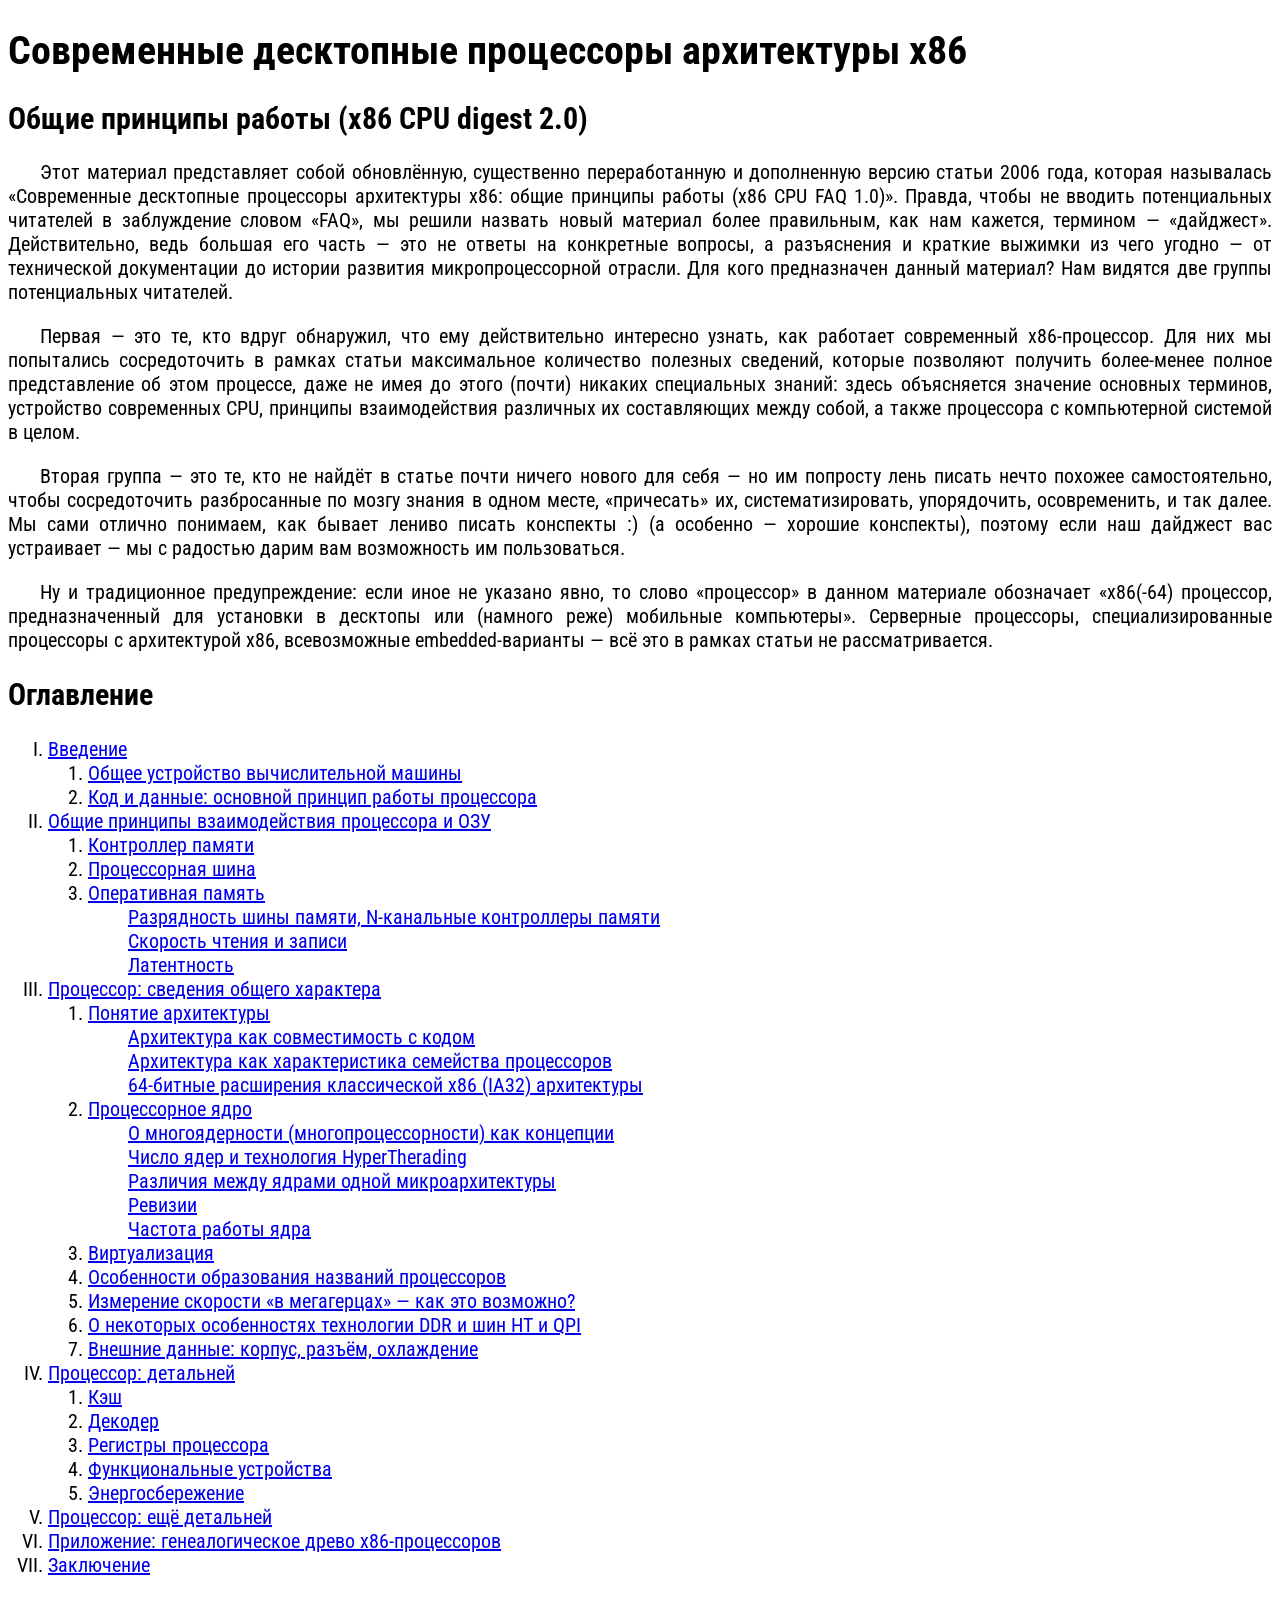
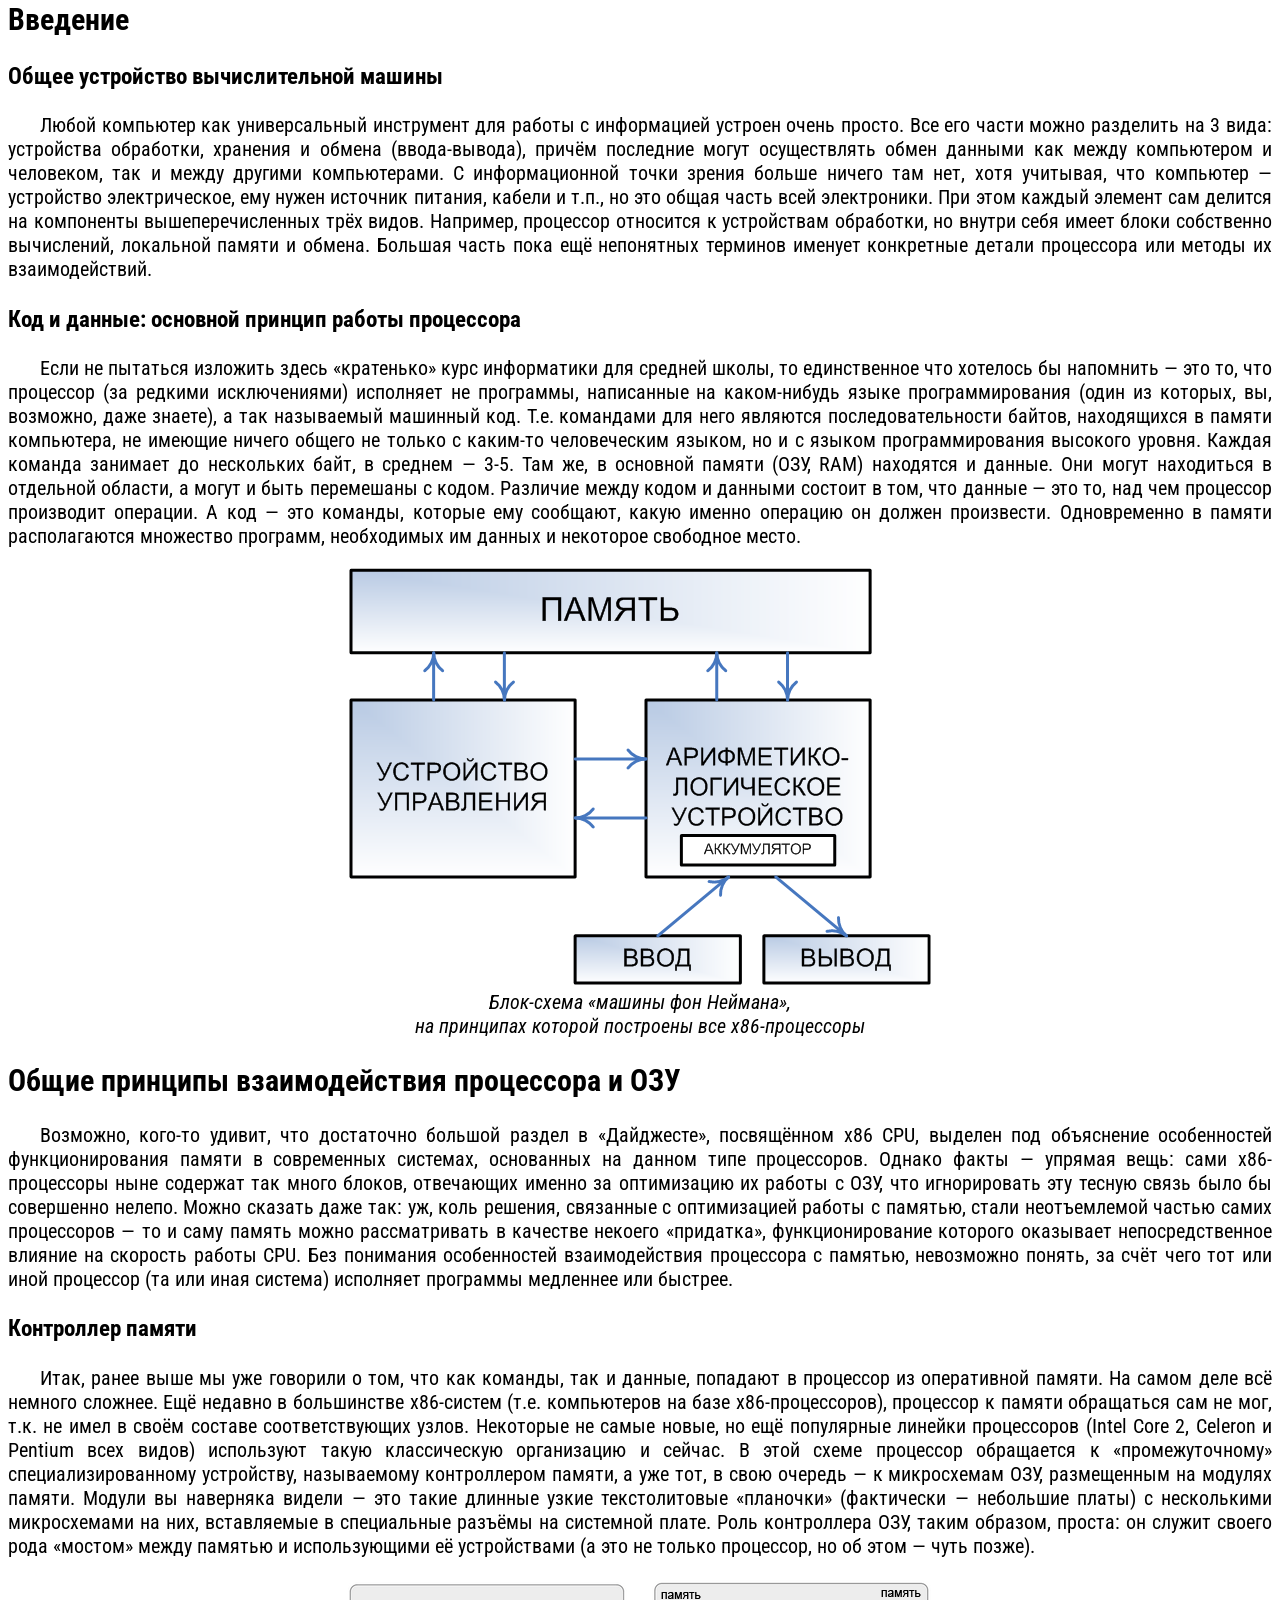
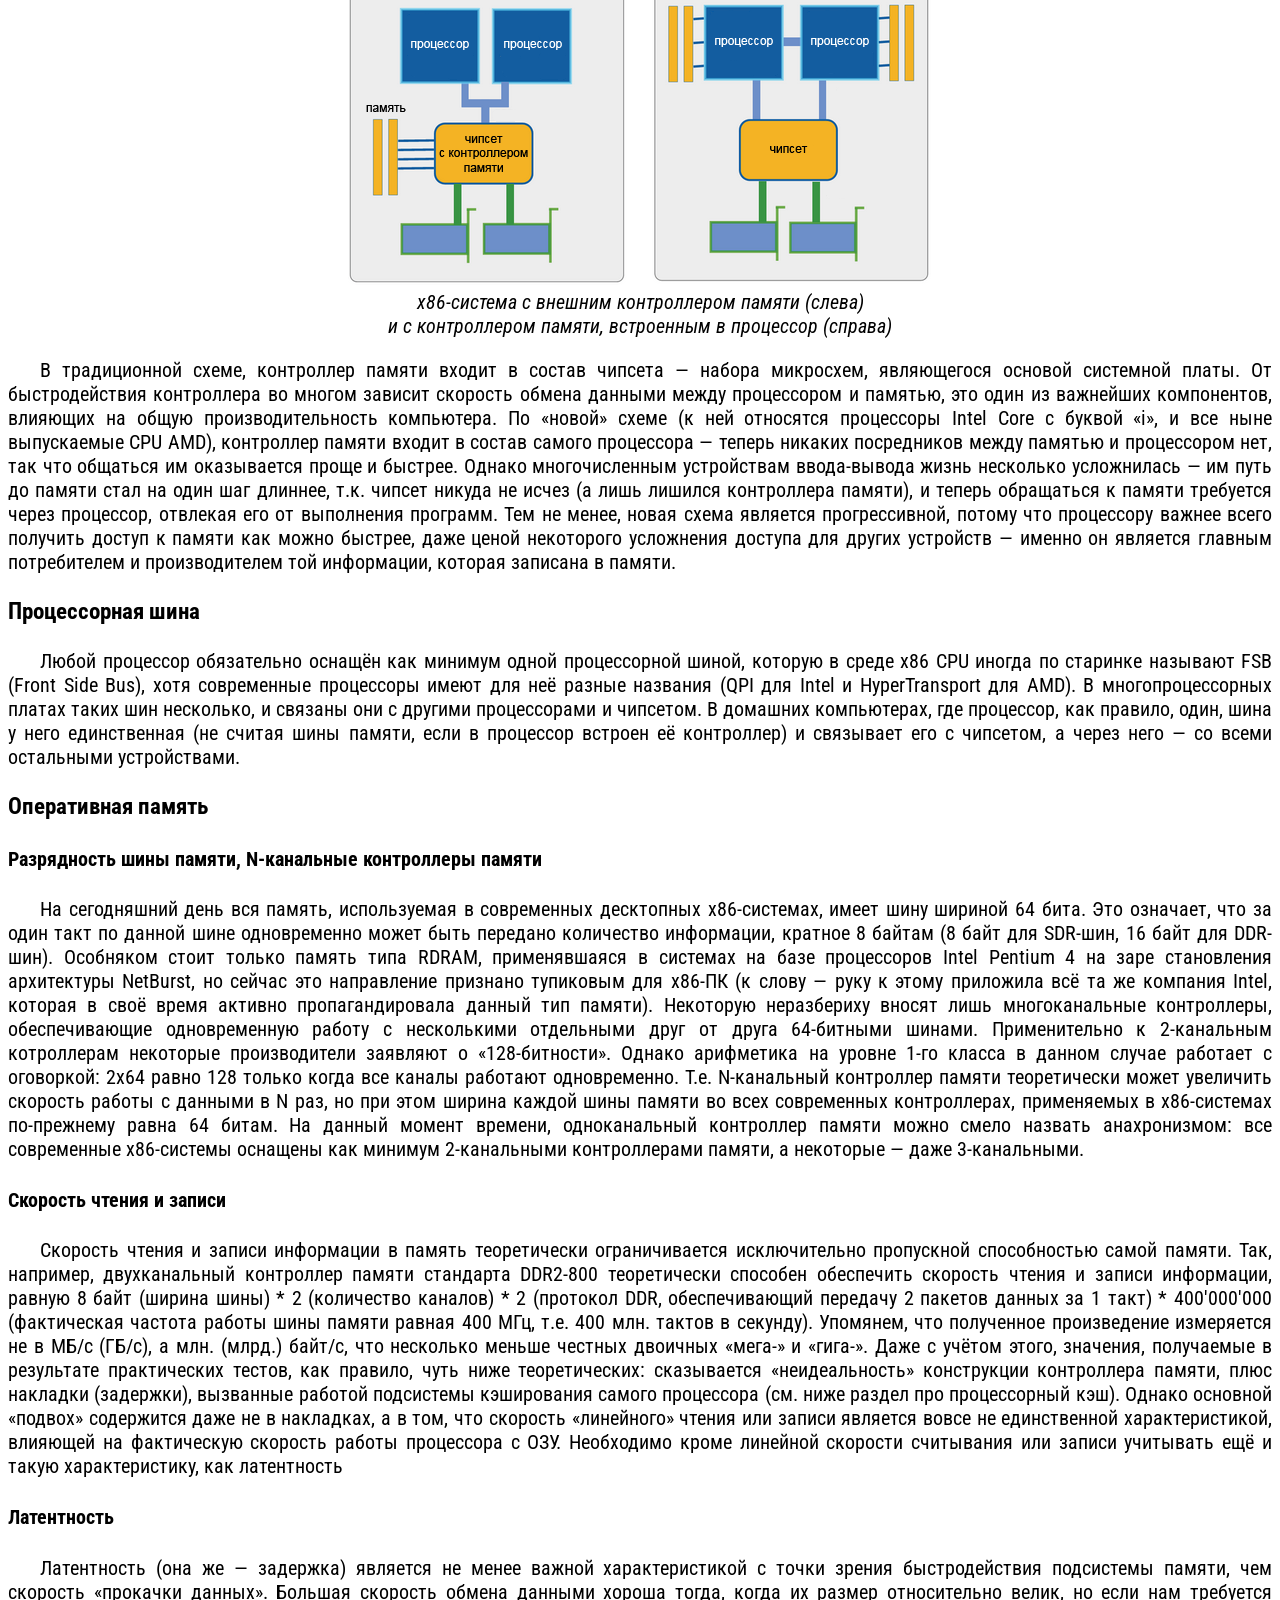
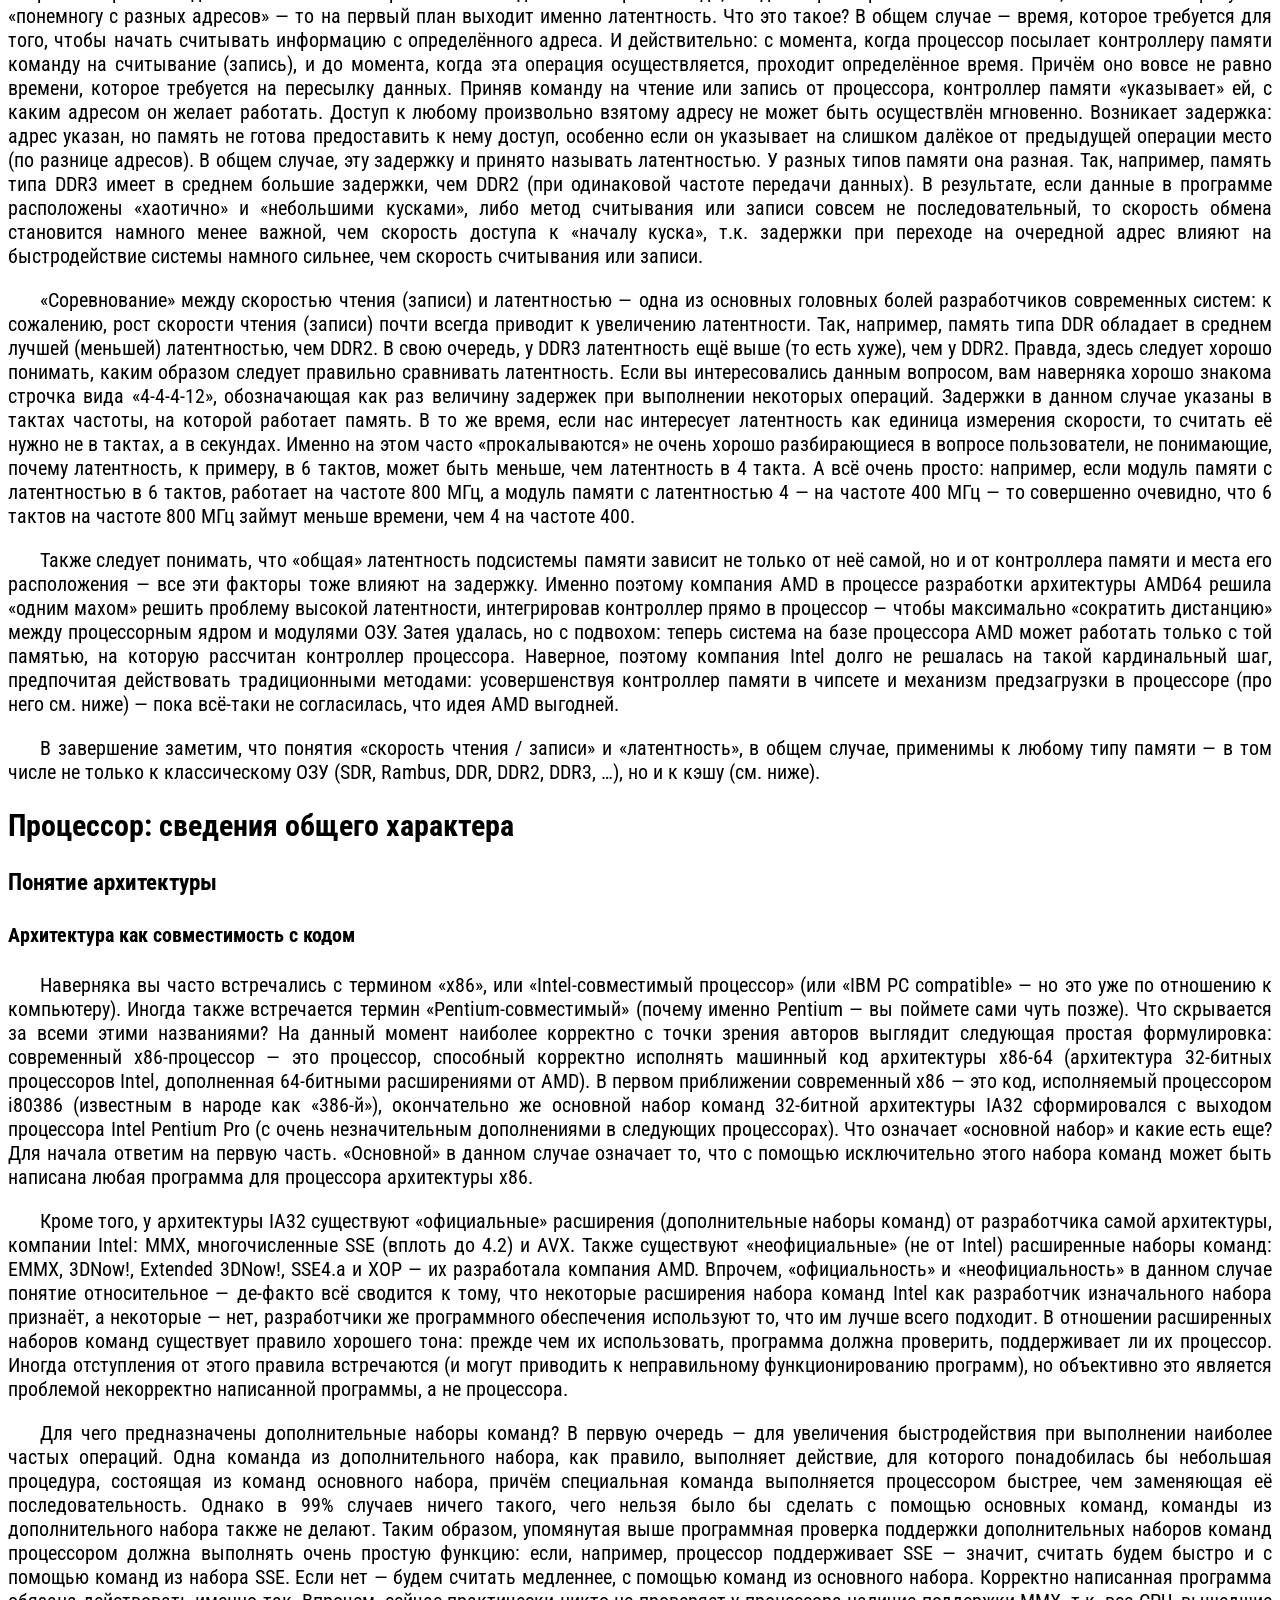
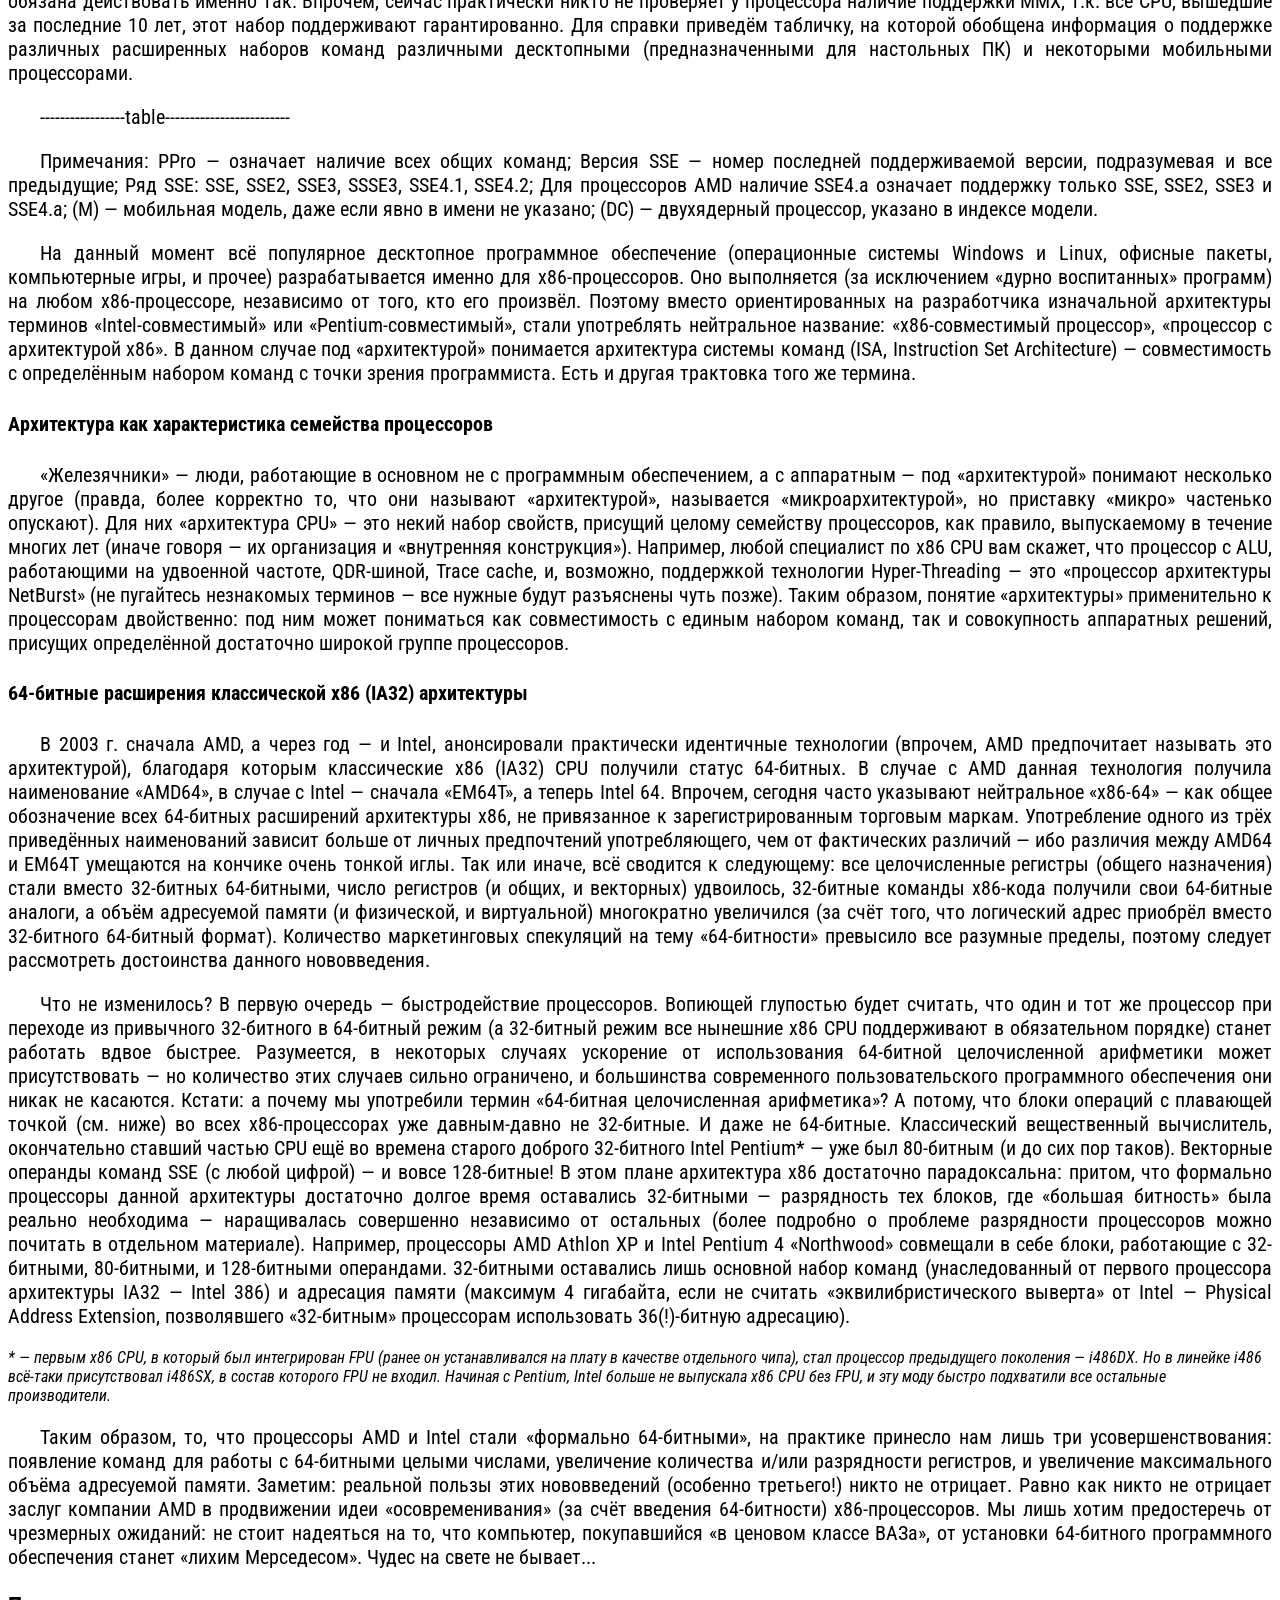
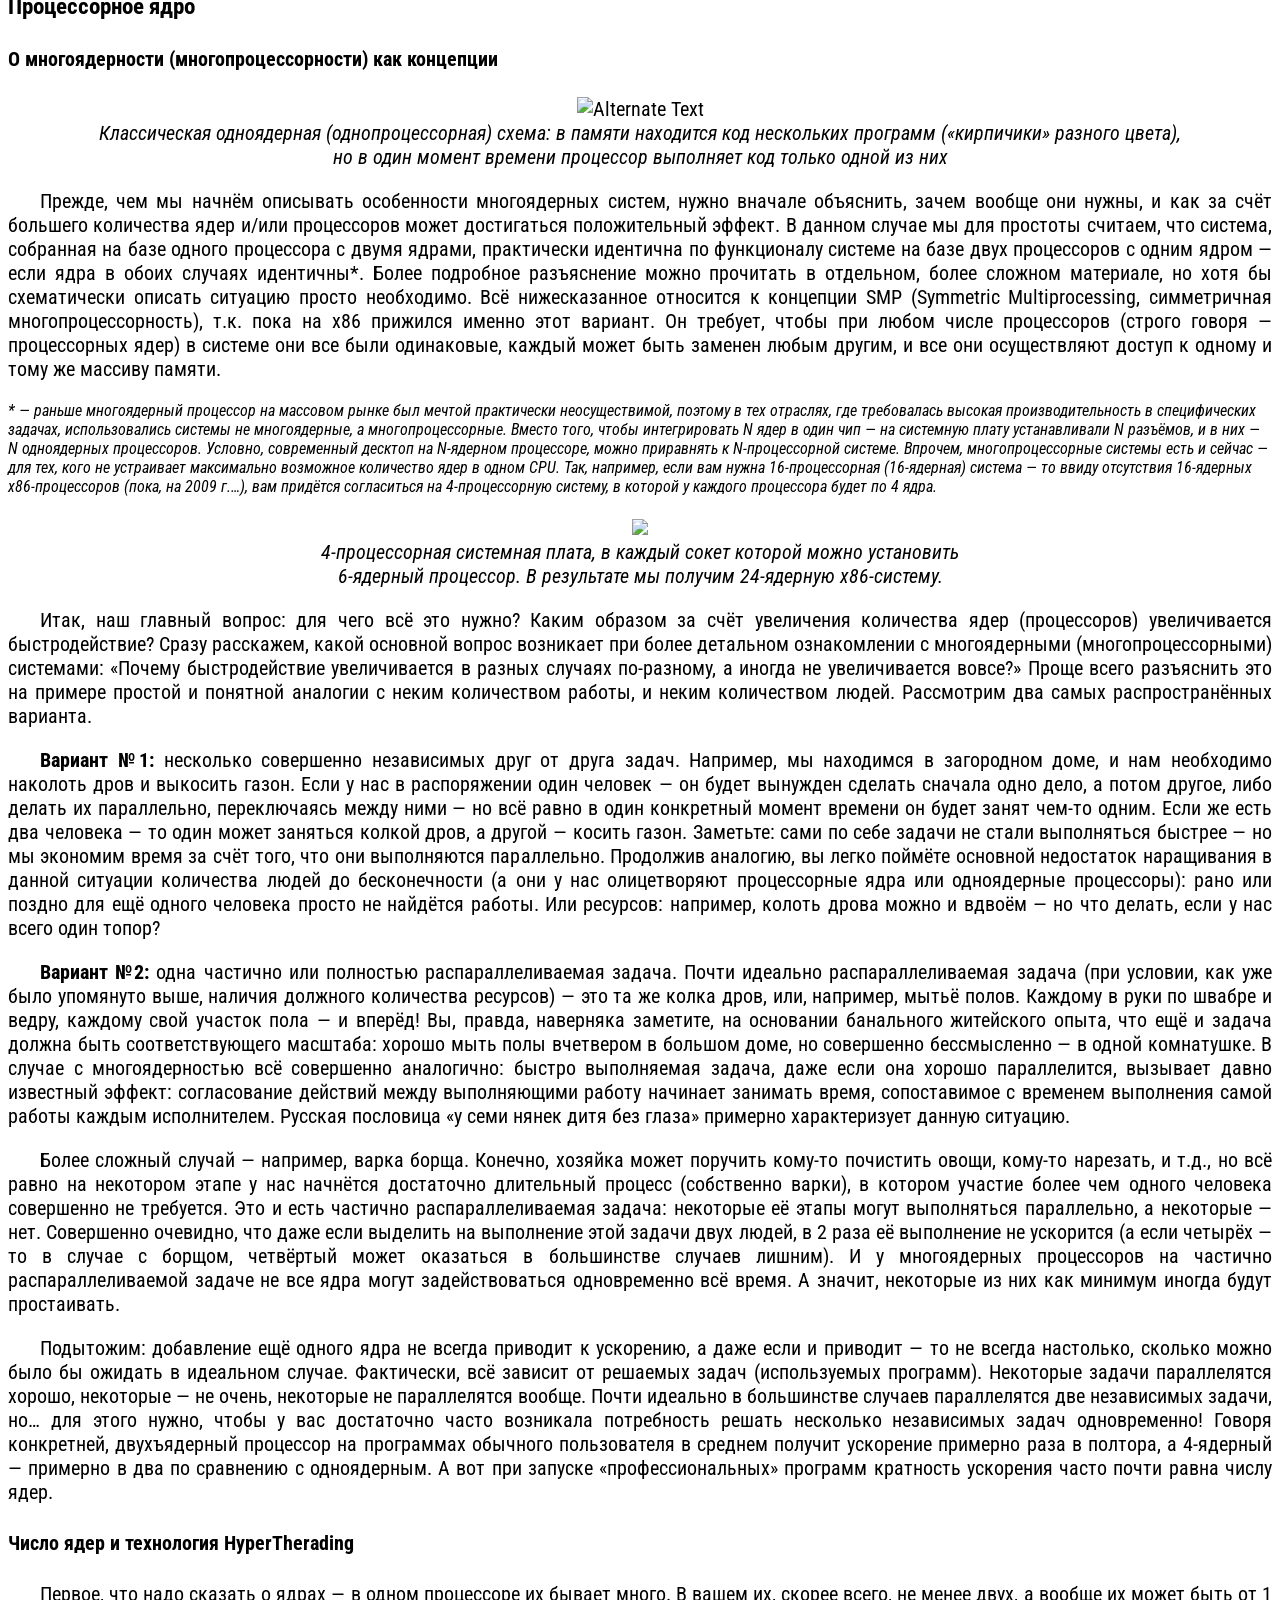
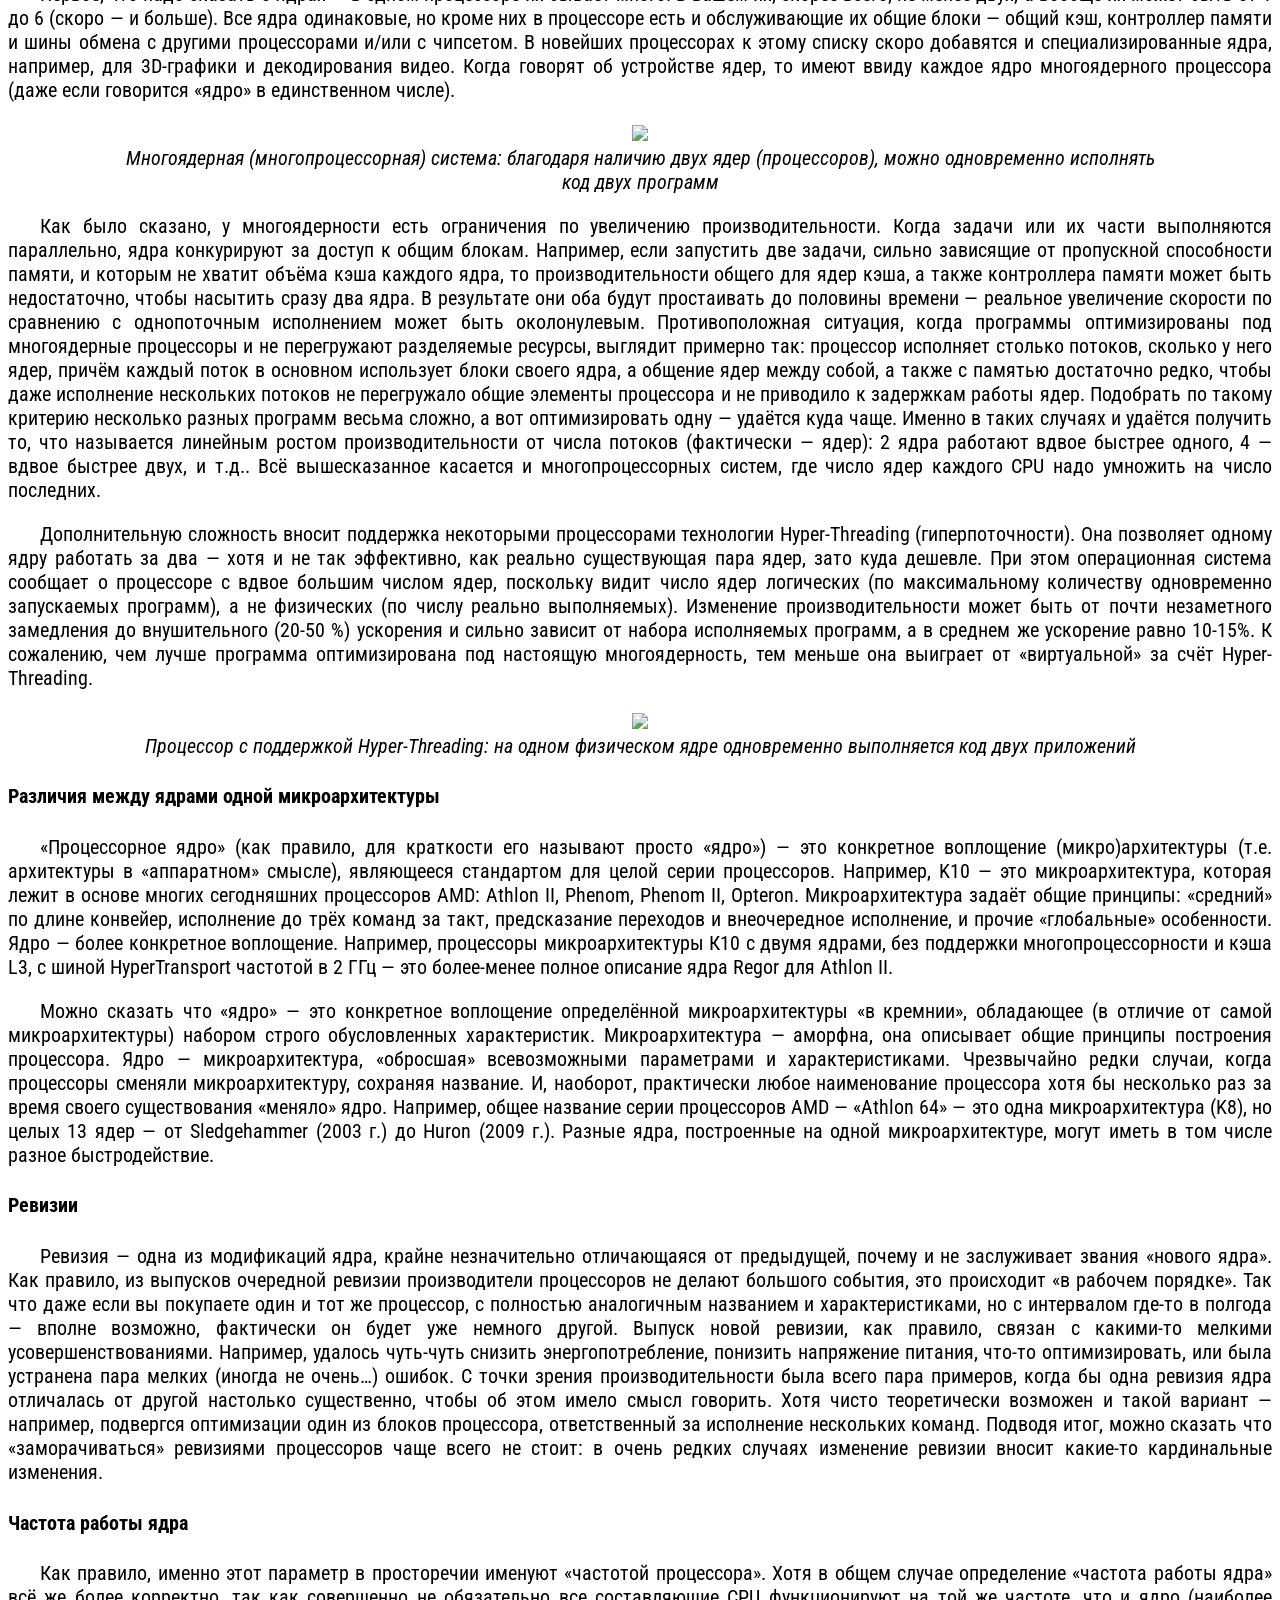
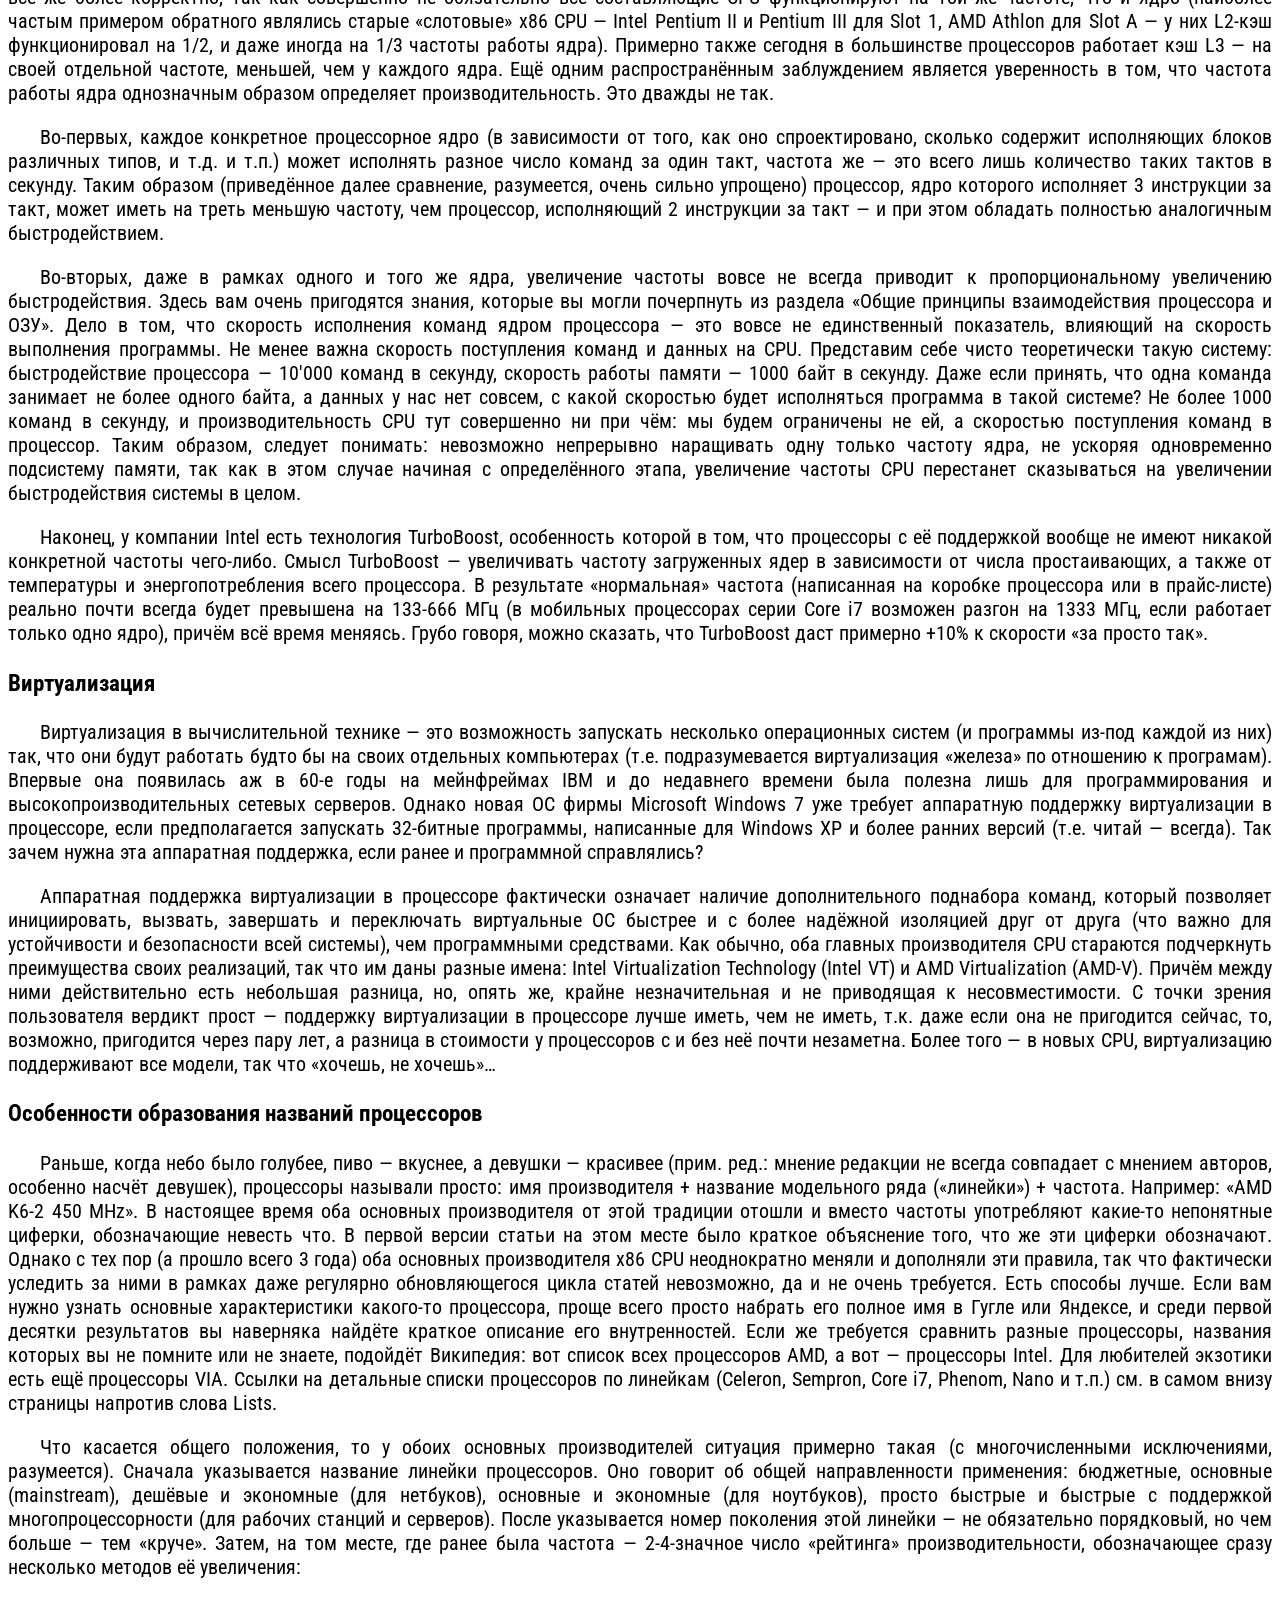
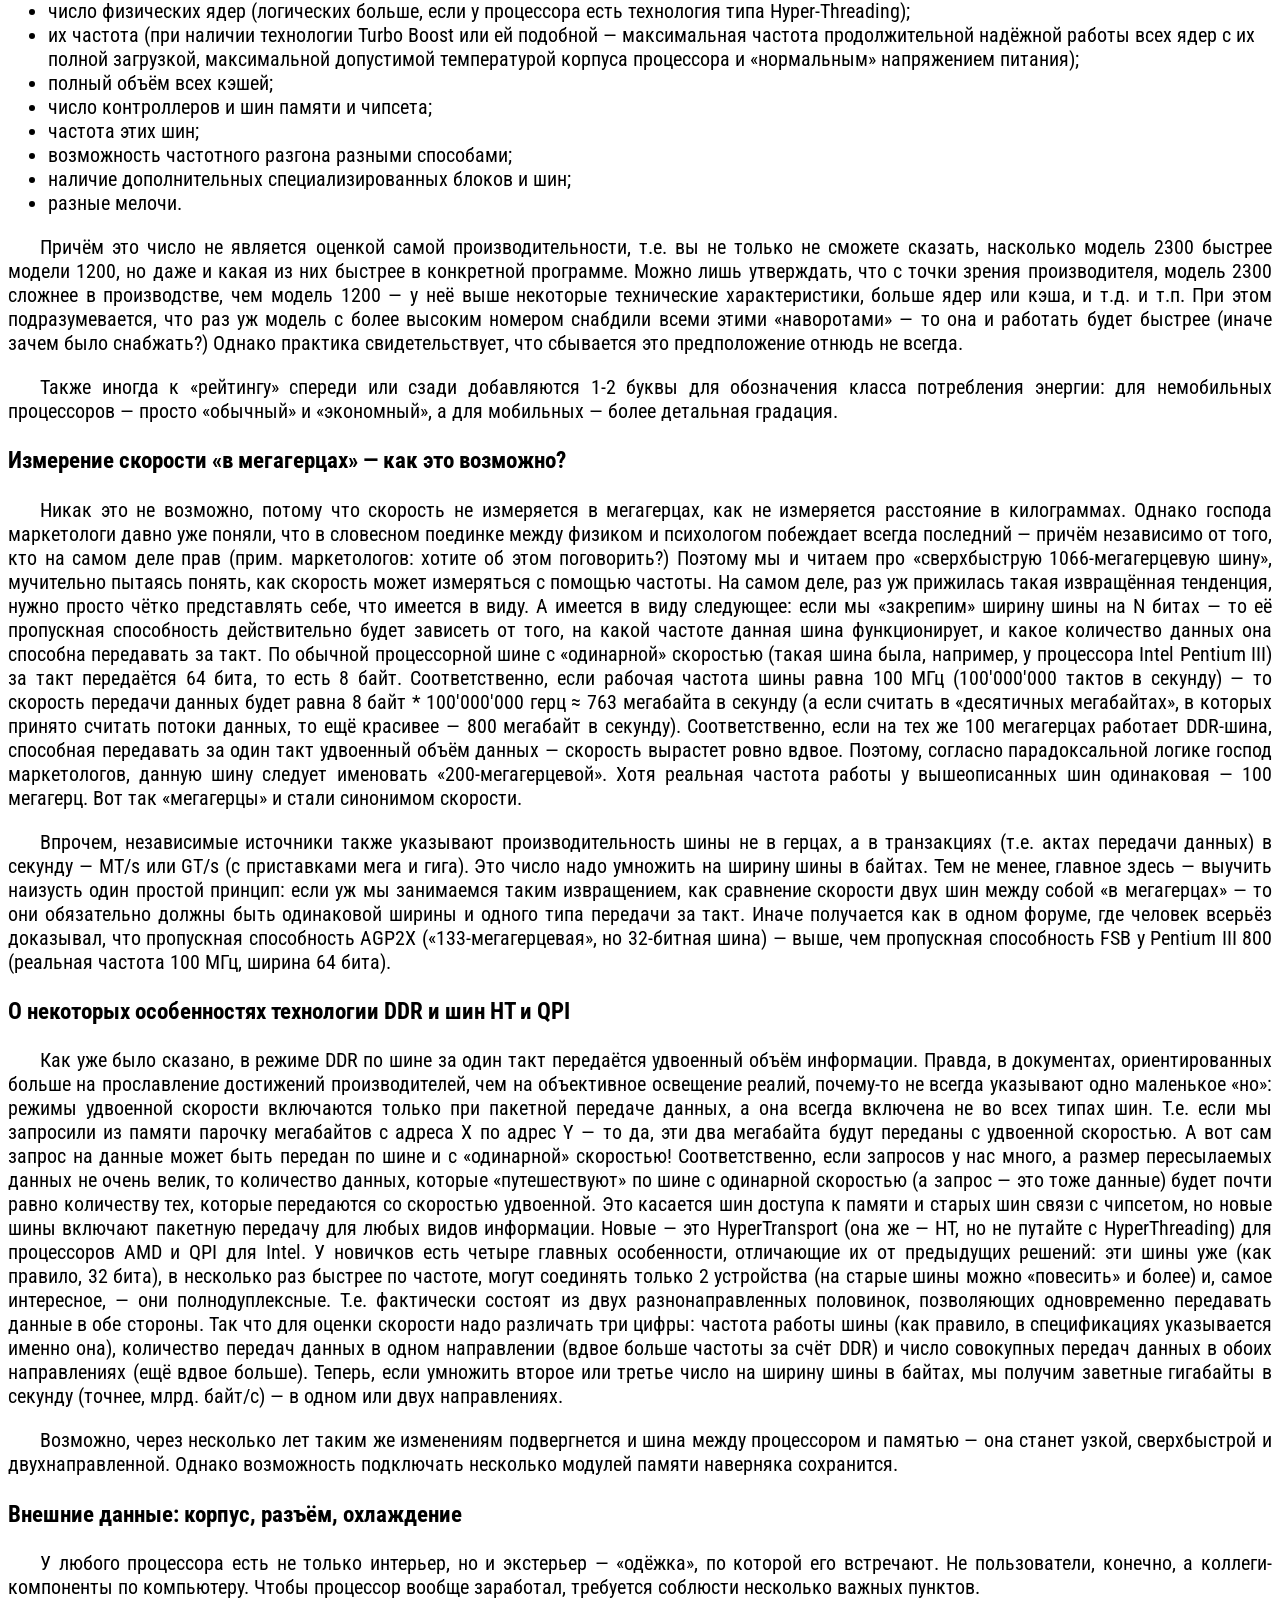
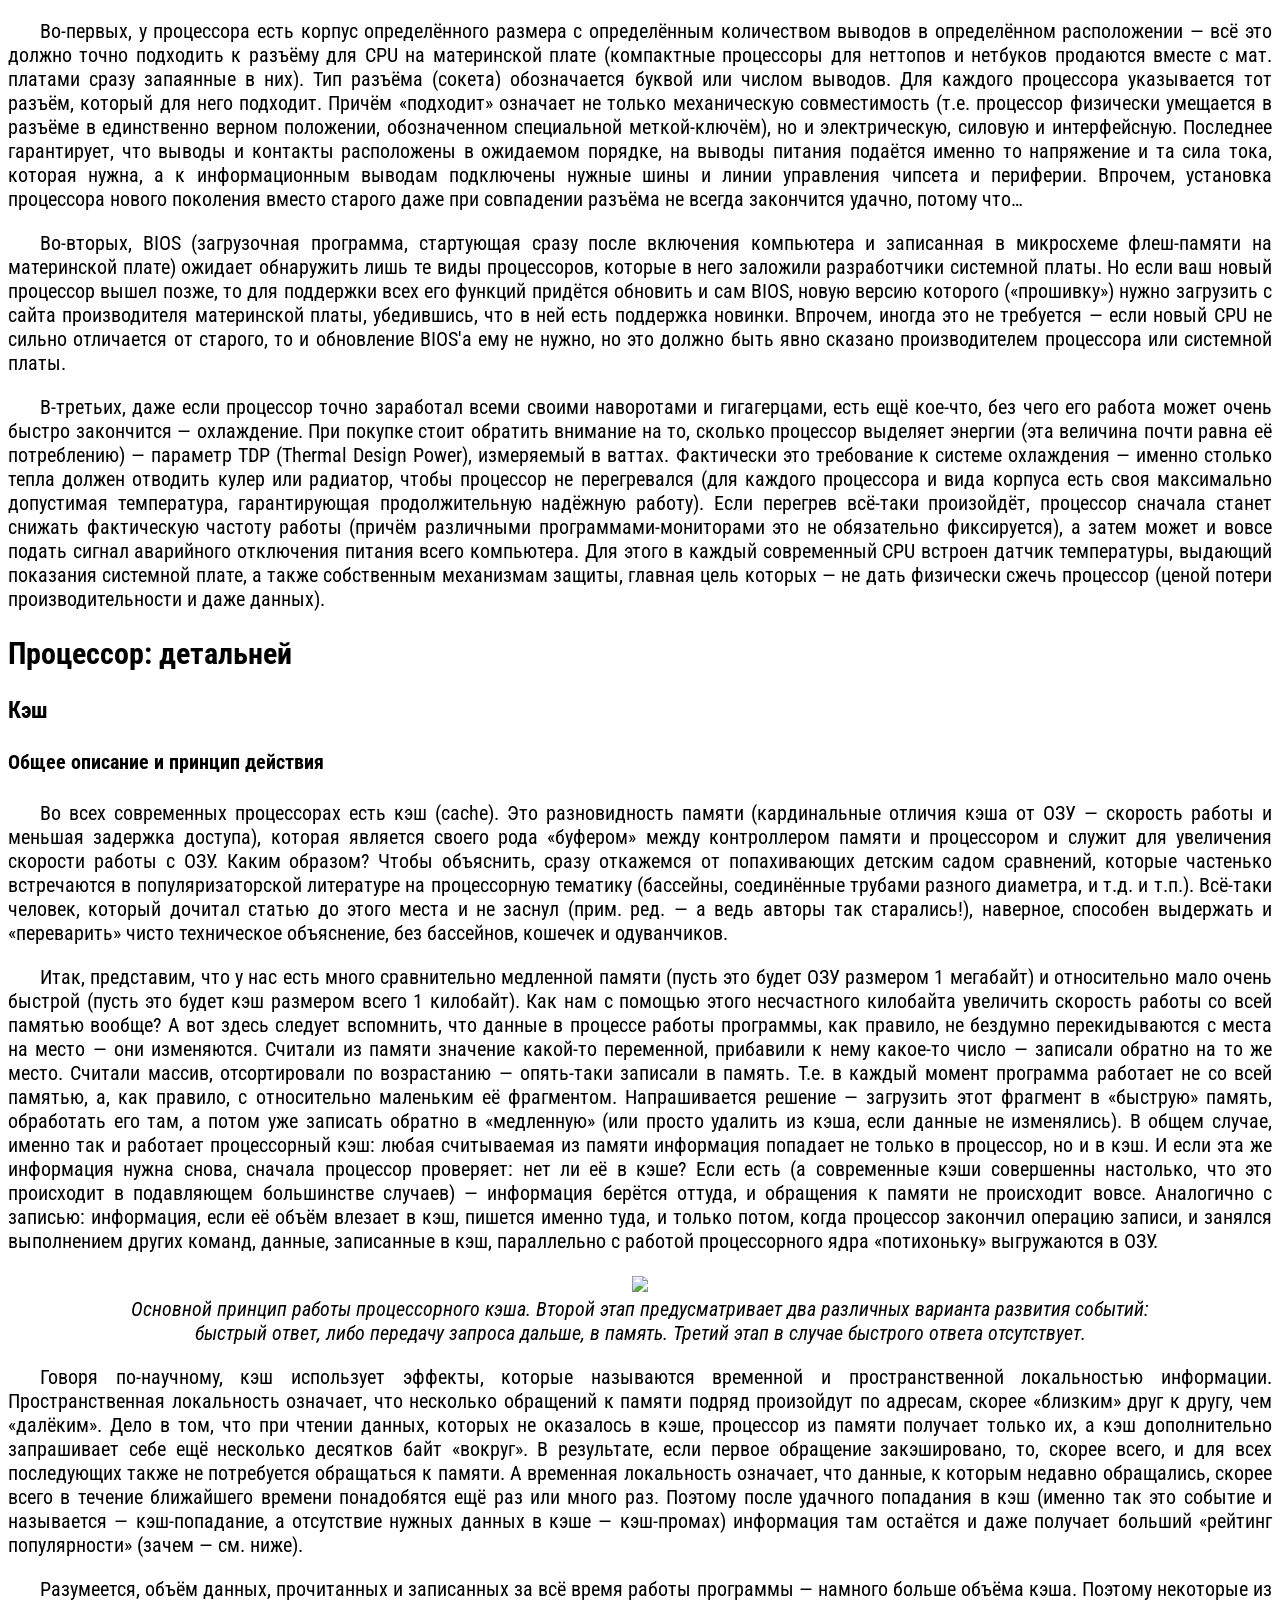
==== commit d1eefa39: "add  Table of contents" ====
--- a/01-CPU/cpu.html
+++ b/01-CPU/cpu.html
@@ -11,6 +11,7 @@
 </head>
 <body>
     <h1>Современные десктопные процессоры архитектуры x86</h1>
+
     <h2>Общие принципы работы (x86 CPU digest 2.0)</h2>
     <P>
         Этот материал представляет собой обновлённую, существенно переработанную и дополненную версию статьи 2006 года, которая называлась «Современные десктопные процессоры архитектуры x86: общие принципы работы (x86 CPU FAQ 1.0)». Правда, чтобы не вводить потенциальных читателей в заблуждение словом «FAQ», мы решили назвать новый материал более правильным, как нам кажется, термином — «дайджест». Действительно, ведь большая его часть — это не ответы на конкретные вопросы, а разъяснения и краткие выжимки из чего угодно — от технической документации до истории развития микропроцессорной отрасли. Для кого предназначен данный материал? Нам видятся две группы потенциальных читателей.
@@ -30,75 +31,81 @@
     <ol>
         <li> <a href="#intro"> Введение</a>
             <ol>
-                <li><a href="#general">Общее устройство вычислительной машины</a></li>
-                <li><a href="#cod-and-data">Код и данные: основной принцип работы процессора</a></li>
+                <li><a href="#general-structure">Общее устройство вычислительной машины</a></li>
+                <li><a href="#code-and-data">Код и данные: основной принцип работы процессора</a></li>
             </ol>
         </li>
 
-        <li>Общие принципы взаимодействия процессора и ОЗУ
+        <li><a href="#interaction-processor-and-ram">Общие принципы взаимодействия процессора и ОЗУ</a>
             <ol>
-                <li>Контроллер памяти</li>
-                <li>Процессорная шина</li>
-                <li>Оперативная память
+                <li><a href="#controller-ram">Контроллер памяти</a></li>
+                <li><a href="#processor-bus">Процессорная шина</a></li>
+                <li><a href="#ram">Оперативная память</a>
                     <ul>
-                        <li>Разрядность шины памяти, N-канальные контроллеры памяти</li>
-                        <li>Скорость чтения и записи</li>
-                        <li>Латентность</li>
+                        <li><a href="#memory-capacity">Разрядность шины памяти, N-канальные контроллеры памяти<a/></li>
+                        <li><a href="# speed-read-and-write">Скорость чтения и записи</a></li>
+                        <li><a href="# latency">Латентность</a></li>
                     </ul>
                 </li>
             </ol>
         </li>
-        <li>Процессор: сведения общего характера
+        <li><a href="#processor-general-information">Процессор: сведения общего характера</a>
             <ol>
-                <li>Понятие архитектуры
+                <li><a href="#arhitecture">Понятие архитектуры</a>
                     <ul>
-                        <li>Архитектура как совместимость с кодом</li>
-                        <li>Архитектура как характеристика семейства процессоров</li>
-                        <li>64-битные расширения классической x86 (IA32) архитектуры</li>
+                        <li><a href="#arhitecture-and-code">Архитектура как совместимость с кодом</a></li>
+                        <li><a href="#processor-family">Архитектура как характеристика семейства процессоров</a></li>
+                        <li><a href="#64-bit-extensions">64-битные расширения классической x86 (IA32) архитектуры</a></li>
                     </ul>
                 </li>
-                <li>Процессорное ядро
+                <li><a href="#core">Процессорное ядро<a/>
                     <ul>
-                        <li>О многоядерности (многопроцессорности) как концепции</li>
-                        <li>Число ядер и технология HyperTherading</li>
-                        <li>Различия между ядрами одной микроархитектуры</li>
-                        <li>Ревизии</li>
-                        <li>Частота работы ядра</li>
+                        <li><a href="#multi-core">О многоядерности (многопроцессорности) как концепции</a></li>
+                        <li><a href="#number-of-cores">Число ядер и технология HyperTherading</a><li>
+                        <li><a href="#differences-between-cores">Различия между ядрами одной микроархитектуры</a></li>
+                        <li><a href="#revisions">Ревизии</a></li>
+                        <li><a href="#core-operating ">Частота работы ядра</a></li>
                     </ul>
                 </li>
-                <li>Виртуализация</li>
-                <li>Особенности образования названий процессоров</li>
-                <li>Измерение скорости «в мегагерцах» — как это возможно?</li>
-                <li>О некоторых особенностях технологии DDR и шин HT и QPI</li>
-                <li>Внешние данные: корпус, разъём, охлаждение</li>
+                <li><a href="#virtualization">Виртуализация</a></li>
+                <li><a href="#processor-name-formaion">Особенности образования названий процессоров</a></li>
+                <li><a href="#speed-measurement">Измерение скорости «в мегагерцах» — как это возможно?</a></li>
+                <li><a href="#texnology-ddr">О некоторых особенностях технологии DDR и шин HT и QPI</a></li>
+                <li><a href="#external-data">Внешние данные: корпус, разъём, охлаждение</a></li>
             </ol>
         </li>
-        <li>Процессор: детальней
+        <li><a href="#processor-more-detailed">Процессор: детальней</a>
             <ol>
-                <li>Кэш</li>
-                <li>Декодер</li>
-                <li>Регистры процессора</li>
-                <li>Функциональные устройства</li>
-                <li>Энергосбережение</li>
+                <li><a href="#cash">Кэш</a></li>
+                <li><a href="#decoder">Декодер</a></li>
+                <li><a href="#registers">Регистры процессора</a></li>
+                <li><a href="#devices">Функциональные устройства</a></li>
+                <li><a href="#energy-saving">Энергосбережение</a></li>
             </ol>
         </li>
-        <li>Процессор: ещё детальней
+        <li><a href="#processor-even-more-detailed">Процессор: ещё детальней</a>
             <ul>
                 <li></li>
                 <li></li>
                 <li></li>
             </ul>
         </li>
-        <li>Приложение: генеалогическое древо x86-процессоров</li>
-        <li>Заключение</li>
+        <li><a href="#family-tree">Приложение: генеалогическое древо x86-процессоров</a></li>
+        <li><a href="#conclusion">Заключение</a></li>
         
     </ol>
-    <h2 id="intro"> Введение </h2>
-    <h3 id="general-">Общее устройство вычислительной машины</h3>
+
+    <h2 id="#intro"> Введение </h2>
+
+    <h3 id="#general-structure">Общее устройство вычислительной машины</h3>
+
     <p>
         Любой компьютер как универсальный инструмент для работы с информацией устроен очень просто. Все его части можно разделить на 3 вида: устройства обработки, хранения и обмена (ввода-вывода), причём последние могут осуществлять обмен данными как между компьютером и человеком, так и между другими компьютерами. С информационной точки зрения больше ничего там нет, хотя учитывая, что компьютер — устройство электрическое, ему нужен источник питания, кабели и т.п., но это общая часть всей электроники. При этом каждый элемент сам делится на компоненты вышеперечисленных трёх видов. Например, процессор относится к устройствам обработки, но внутри себя имеет блоки собственно вычислений, локальной памяти и обмена. Большая часть пока ещё непонятных терминов именует конкретные детали процессора или методы их взаимодействий.
-
-        <h3 id="code-and-data"> Код и данные: основной принцип работы процессора</h3>
+    </p>
+
+        <h3 id="#code-and-data"> Код и данные: основной принцип работы процессора</h3>
+
+    <p>
         Если не пытаться изложить здесь «кратенько» курс информатики для средней школы, то единственное что хотелось бы напомнить — это то, что процессор (за редкими исключениями) исполняет не программы, написанные на каком-нибудь языке программирования (один из которых, вы, возможно, даже знаете), а так называемый машинный код. Т.е. командами для него являются последовательности байтов, находящихся в памяти компьютера, не имеющие ничего общего не только с каким-то человеческим языком, но и с языком программирования высокого уровня. Каждая команда занимает до нескольких байт, в среднем — 3-5. Там же, в основной памяти (ОЗУ, RAM) находятся и данные. Они могут находиться в отдельной области, а могут и быть перемешаны с кодом. Различие между кодом и данными состоит в том, что данные — это то, над чем процессор производит операции. А код — это команды, которые ему сообщают, какую именно операцию он должен произвести. Одновременно в памяти располагаются множество программ, необходимых им данных и некоторое свободное место.
     </p>
     <p>
@@ -114,11 +121,17 @@
       
 </p>
     
-    <h2 id="cpu-ram-intaraction">Общие принципы взаимодействия процессора и ОЗУ</h2>
-    <p>Возможно, кого-то удивит, что достаточно большой раздел в «Дайджесте», посвящённом x86 CPU, выделен под объяснение особенностей функционирования памяти в современных системах, основанных на данном типе процессоров. Однако факты — упрямая вещь: сами x86-процессоры ныне содержат так много блоков, отвечающих именно за оптимизацию их работы с ОЗУ, что игнорировать эту тесную связь было бы совершенно нелепо. Можно сказать даже так: уж, коль решения, связанные с оптимизацией работы с памятью, стали неотъемлемой частью самих процессоров — то и саму память можно рассматривать в качестве некоего «придатка», функционирование которого оказывает непосредственное влияние на скорость работы CPU. Без понимания особенностей взаимодействия процессора с памятью, невозможно понять, за счёт чего тот или иной процессор (та или иная система) исполняет программы медленнее или быстрее.</p>
-
-    <h3 id="memory-controller">Контроллер памяти</h3>
-    <p>Итак, ранее выше мы уже говорили о том, что как команды, так и данные, попадают в процессор из оперативной памяти. На самом деле всё немного сложнее. Ещё недавно в большинстве x86-систем (т.е. компьютеров на базе x86-процессоров), процессор к памяти обращаться сам не мог, т.к. не имел в своём составе соответствующих узлов. Некоторые не самые новые, но ещё популярные линейки процессоров (Intel Core 2, Celeron и Pentium всех видов) используют такую классическую организацию и сейчас. В этой схеме процессор обращается к «промежуточному» специализированному устройству, называемому контроллером памяти, а уже тот, в свою очередь — к микросхемам ОЗУ, размещенным на модулях памяти. Модули вы наверняка видели — это такие длинные узкие текстолитовые «планочки» (фактически — небольшие платы) с несколькими микросхемами на них, вставляемые в специальные разъёмы на системной плате. Роль контроллера ОЗУ, таким образом, проста: он служит своего рода «мостом» между памятью и использующими её устройствами (а это не только процессор, но об этом — чуть позже).</p>
+    <h2 id="#interaction-processor-and-ram">Общие принципы взаимодействия процессора и ОЗУ</h2>
+
+    <p>
+        Возможно, кого-то удивит, что достаточно большой раздел в «Дайджесте», посвящённом x86 CPU, выделен под объяснение особенностей функционирования памяти в современных системах, основанных на данном типе процессоров. Однако факты — упрямая вещь: сами x86-процессоры ныне содержат так много блоков, отвечающих именно за оптимизацию их работы с ОЗУ, что игнорировать эту тесную связь было бы совершенно нелепо. Можно сказать даже так: уж, коль решения, связанные с оптимизацией работы с памятью, стали неотъемлемой частью самих процессоров — то и саму память можно рассматривать в качестве некоего «придатка», функционирование которого оказывает непосредственное влияние на скорость работы CPU. Без понимания особенностей взаимодействия процессора с памятью, невозможно понять, за счёт чего тот или иной процессор (та или иная система) исполняет программы медленнее или быстрее.
+    </p>
+
+    <h3 id="#controller-ram">Контроллер памяти</h3>
+
+    <p>
+        Итак, ранее выше мы уже говорили о том, что как команды, так и данные, попадают в процессор из оперативной памяти. На самом деле всё немного сложнее. Ещё недавно в большинстве x86-систем (т.е. компьютеров на базе x86-процессоров), процессор к памяти обращаться сам не мог, т.к. не имел в своём составе соответствующих узлов. Некоторые не самые новые, но ещё популярные линейки процессоров (Intel Core 2, Celeron и Pentium всех видов) используют такую классическую организацию и сейчас. В этой схеме процессор обращается к «промежуточному» специализированному устройству, называемому контроллером памяти, а уже тот, в свою очередь — к микросхемам ОЗУ, размещенным на модулях памяти. Модули вы наверняка видели — это такие длинные узкие текстолитовые «планочки» (фактически — небольшие платы) с несколькими микросхемами на них, вставляемые в специальные разъёмы на системной плате. Роль контроллера ОЗУ, таким образом, проста: он служит своего рода «мостом» между памятью и использующими её устройствами (а это не только процессор, но об этом — чуть позже).
+    </p>
     <p>
         <figure>
     <img src="img/ext-vs-int.png" alt="Здесь должна быть картинка" />
@@ -131,32 +144,62 @@
         </figure>
     </p>
     
-
-    <p>В традиционной схеме, контроллер памяти входит в состав чипсета — набора микросхем, являющегося основой системной платы. От быстродействия контроллера во многом зависит скорость обмена данными между процессором и памятью, это один из важнейших компонентов, влияющих на общую производительность компьютера. По «новой» схеме (к ней относятся процессоры Intel Core с буквой «i», и все ныне выпускаемые CPU AMD), контроллер памяти входит в состав самого процессора — теперь никаких посредников между памятью и процессором нет, так что общаться им оказывается проще и быстрее. Однако многочисленным устройствам ввода-вывода жизнь несколько усложнилась — им путь до памяти стал на один шаг длиннее, т.к. чипсет никуда не исчез (а лишь лишился контроллера памяти), и теперь обращаться к памяти требуется через процессор, отвлекая его от выполнения программ. Тем не менее, новая схема является прогрессивной, потому что процессору важнее всего получить доступ к памяти как можно быстрее, даже ценой некоторого усложнения доступа для других устройств — именно он является главным потребителем и производителем той информации, которая записана в памяти.</p>
-
-    <h3 id="fsb">Процессорная шина</h3>
-    <p>Любой процессор обязательно оснащён как минимум одной процессорной шиной, которую в среде x86 CPU иногда по старинке называют FSB (Front Side Bus), хотя современные процессоры имеют для неё разные названия (QPI для Intel и HyperTransport для AMD). В многопроцессорных платах таких шин несколько, и связаны они с другими процессорами и чипсетом. В домашних компьютерах, где процессор, как правило, один, шина у него единственная (не считая шины памяти, если в процессор встроен её контроллер) и связывает его с чипсетом, а через него — со всеми остальными устройствами.</p>
-
-    <h3 id="ram">Оперативная память</h3>
-
-    <h4 id="fsb-capacity">Разрядность шины памяти, N-канальные контроллеры памяти</h4>
-    <p>На сегодняшний день вся память, используемая в современных десктопных x86-системах, имеет шину шириной 64 бита. Это означает, что за один такт по данной шине одновременно может быть передано количество информации, кратное 8 байтам (8 байт для SDR-шин, 16 байт для DDR-шин). Особняком стоит только память типа RDRAM, применявшаяся в системах на базе процессоров Intel Pentium 4 на заре становления архитектуры NetBurst, но сейчас это направление признано тупиковым для x86-ПК (к слову — руку к этому приложила всё та же компания Intel, которая в своё время активно пропагандировала данный тип памяти). Некоторую неразбериху вносят лишь многоканальные контроллеры, обеспечивающие одновременную работу с несколькими отдельными друг от друга 64-битными шинами. Применительно к 2-канальным котроллерам некоторые производители заявляют о «128-битности». Однако арифметика на уровне 1-го класса в данном случае работает с оговоркой: 2x64 равно 128 только когда все каналы работают одновременно. Т.е. N-канальный контроллер памяти теоретически может увеличить скорость работы с данными в N раз, но при этом ширина каждой шины памяти во всех современных контроллерах, применяемых в x86-системах по-прежнему равна 64 битам. На данный момент времени, одноканальный контроллер памяти можно смело назвать анахронизмом: все современные x86-системы оснащены как минимум 2-канальными контроллерами памяти, а некоторые — даже 3-канальными.</p>
-
-    <h4 id="speed">Скорость чтения и записи</h4>
-    <p>Скорость чтения и записи информации в память теоретически ограничивается исключительно пропускной способностью самой памяти. Так, например, двухканальный контроллер памяти стандарта DDR2-800 теоретически способен обеспечить скорость чтения и записи информации, равную 8 байт (ширина шины) * 2 (количество каналов) * 2 (протокол DDR, обеспечивающий передачу 2 пакетов данных за 1 такт) * 400'000'000 (фактическая частота работы шины памяти равная 400 МГц, т.е. 400 млн. тактов в секунду). Упомянем, что полученное произведение измеряется не в МБ/с (ГБ/с), а млн. (млрд.) байт/с, что несколько меньше честных двоичных «мега-» и «гига-». Даже с учётом этого, значения, получаемые в результате практических тестов, как правило, чуть ниже теоретических: сказывается «неидеальность» конструкции контроллера памяти, плюс накладки (задержки), вызванные работой подсистемы кэширования самого процессора (см. ниже раздел про процессорный кэш). Однако основной «подвох» содержится даже не в накладках, а в том, что скорость «линейного» чтения или записи является вовсе не единственной характеристикой, влияющей на фактическую скорость работы процессора с ОЗУ. Необходимо кроме линейной скорости считывания или записи учитывать ещё и такую характеристику, как латентность</p>
-
-    <h4 id="latency">Латентность</h4>
-    <p>Латентность (она же — задержка) является не менее важной характеристикой с точки зрения быстродействия подсистемы памяти, чем скорость «прокачки данных». Большая скорость обмена данными хороша тогда, когда их размер относительно велик, но если нам требуется «понемногу с разных адресов» — то на первый план выходит именно латентность. Что это такое? В общем случае — время, которое требуется для того, чтобы начать считывать информацию с определённого адреса. И действительно: с момента, когда процессор посылает контроллеру памяти команду на считывание (запись), и до момента, когда эта операция осуществляется, проходит определённое время. Причём оно вовсе не равно времени, которое требуется на пересылку данных. Приняв команду на чтение или запись от процессора, контроллер памяти «указывает» ей, с каким адресом он желает работать. Доступ к любому произвольно взятому адресу не может быть осуществлён мгновенно. Возникает задержка: адрес указан, но память не готова предоставить к нему доступ, особенно если он указывает на слишком далёкое от предыдущей операции место (по разнице адресов). В общем случае, эту задержку и принято называть латентностью. У разных типов памяти она разная. Так, например, память типа DDR3 имеет в среднем большие задержки, чем DDR2 (при одинаковой частоте передачи данных). В результате, если данные в программе расположены «хаотично» и «небольшими кусками», либо метод считывания или записи совсем не последовательный, то скорость обмена становится намного менее важной, чем скорость доступа к «началу куска», т.к. задержки при переходе на очередной адрес влияют на быстродействие системы намного сильнее, чем скорость считывания или записи.</p>
-    <p>«Соревнование» между скоростью чтения (записи) и латентностью — одна из основных головных болей разработчиков современных систем: к сожалению, рост скорости чтения (записи) почти всегда приводит к увеличению латентности. Так, например, память типа DDR обладает в среднем лучшей (меньшей) латентностью, чем DDR2. В свою очередь, у DDR3 латентность ещё выше (то есть хуже), чем у DDR2. Правда, здесь следует хорошо понимать, каким образом следует правильно сравнивать латентность. Если вы интересовались данным вопросом, вам наверняка хорошо знакома строчка вида «4-4-4-12», обозначающая как раз величину задержек при выполнении некоторых операций. Задержки в данном случае указаны в тактах частоты, на которой работает память. В то же время, если нас интересует латентность как единица измерения скорости, то считать её нужно не в тактах, а в секундах. Именно на этом часто «прокалываются» не очень хорошо разбирающиеся в вопросе пользователи, не понимающие, почему латентность, к примеру, в 6 тактов, может быть меньше, чем латентность в 4 такта. А всё очень просто: например, если модуль памяти с латентностью в 6 тактов, работает на частоте 800 МГц, а модуль памяти с латентностью 4 — на частоте 400 МГц — то совершенно очевидно, что 6 тактов на частоте 800 МГц займут меньше времени, чем 4 на частоте 400.</p>
-    <p>Также следует понимать, что «общая» латентность подсистемы памяти зависит не только от неё самой, но и от контроллера памяти и места его расположения — все эти факторы тоже влияют на задержку. Именно поэтому компания AMD в процессе разработки архитектуры AMD64 решила «одним махом» решить проблему высокой латентности, интегрировав контроллер прямо в процессор — чтобы максимально «сократить дистанцию» между процессорным ядром и модулями ОЗУ. Затея удалась, но с подвохом: теперь система на базе процессора AMD может работать только с той памятью, на которую рассчитан контроллер процессора. Наверное, поэтому компания Intel долго не решалась на такой кардинальный шаг, предпочитая действовать традиционными методами: усовершенствуя контроллер памяти в чипсете и механизм предзагрузки в процессоре (про него см. ниже) — пока всё-таки не согласилась, что идея AMD выгодней.</p>
-    <p>В завершение заметим, что понятия «скорость чтения / записи» и «латентность», в общем случае, применимы к любому типу памяти — в том числе не только к классическому ОЗУ (SDR, Rambus, DDR, DDR2, DDR3, …), но и к кэшу (см. ниже).</p>
-
-    <h2>Процессор: сведения общего характера</h2>
-    <h3>Понятие архитектуры</h3>
-    <h4>Архитектура как совместимость с кодом</h4>
-    <p>Наверняка вы часто встречались с термином «x86», или «Intel-совместимый процессор» (или «IBM PC compatible» — но это уже по отношению к компьютеру). Иногда также встречается термин «Pentium-совместимый» (почему именно Pentium — вы поймете сами чуть позже). Что скрывается за всеми этими названиями? На данный момент наиболее корректно с точки зрения авторов выглядит следующая простая формулировка: современный x86-процессор — это процессор, способный корректно исполнять машинный код архитектуры x86-64 (архитектура 32-битных процессоров Intel, дополненная 64-битными расширениями от AMD). В первом приближении современный x86 — это код, исполняемый процессором i80386 (известным в народе как «386-й»), окончательно же основной набор команд 32-битной архитектуры IA32 сформировался с выходом процессора Intel Pentium Pro (с очень незначительным дополнениями в следующих процессорах). Что означает «основной набор» и какие есть еще? Для начала ответим на первую часть. «Основной» в данном случае означает то, что с помощью исключительно этого набора команд может быть написана любая программа для процессора архитектуры x86.</p>
-    <p>Кроме того, у архитектуры IA32 существуют «официальные» расширения (дополнительные наборы команд) от разработчика самой архитектуры, компании Intel: MMX, многочисленные SSE (вплоть до 4.2) и AVX. Также существуют «неофициальные» (не от Intel) расширенные наборы команд: EMMX, 3DNow!, Extended 3DNow!, SSE4.a и XOP — их разработала компания AMD. Впрочем, «официальность» и «неофициальность» в данном случае понятие относительное — де-факто всё сводится к тому, что некоторые расширения набора команд Intel как разработчик изначального набора признаёт, а некоторые — нет, разработчики же программного обеспечения используют то, что им лучше всего подходит. В отношении расширенных наборов команд существует правило хорошего тона: прежде чем их использовать, программа должна проверить, поддерживает ли их процессор. Иногда отступления от этого правила встречаются (и могут приводить к неправильному функционированию программ), но объективно это является проблемой некорректно написанной программы, а не процессора.</p>
-    <p>Для чего предназначены дополнительные наборы команд? В первую очередь — для увеличения быстродействия при выполнении наиболее частых операций. Одна команда из дополнительного набора, как правило, выполняет действие, для которого понадобилась бы небольшая процедура, состоящая из команд основного набора, причём специальная команда выполняется процессором быстрее, чем заменяющая её последовательность. Однако в 99% случаев ничего такого, чего нельзя было бы сделать с помощью основных команд, команды из дополнительного набора также не делают. Таким образом, упомянутая выше программная проверка поддержки дополнительных наборов команд процессором должна выполнять очень простую функцию: если, например, процессор поддерживает SSE — значит, считать будем быстро и с помощью команд из набора SSE. Если нет — будем считать медленнее, с помощью команд из основного набора. Корректно написанная программа обязана действовать именно так. Впрочем, сейчас практически никто не проверяет у процессора наличие поддержки MMX, т.к. все CPU, вышедшие за последние 10 лет, этот набор поддерживают гарантированно. Для справки приведём табличку, на которой обобщена информация о поддержке различных расширенных наборов команд различными десктопными (предназначенными для настольных ПК) и некоторыми мобильными процессорами.</p>
+    <p>
+        В традиционной схеме, контроллер памяти входит в состав чипсета — набора микросхем, являющегося основой системной платы. От быстродействия контроллера во многом зависит скорость обмена данными между процессором и памятью, это один из важнейших компонентов, влияющих на общую производительность компьютера. По «новой» схеме (к ней относятся процессоры Intel Core с буквой «i», и все ныне выпускаемые CPU AMD), контроллер памяти входит в состав самого процессора — теперь никаких посредников между памятью и процессором нет, так что общаться им оказывается проще и быстрее. Однако многочисленным устройствам ввода-вывода жизнь несколько усложнилась — им путь до памяти стал на один шаг длиннее, т.к. чипсет никуда не исчез (а лишь лишился контроллера памяти), и теперь обращаться к памяти требуется через процессор, отвлекая его от выполнения программ. Тем не менее, новая схема является прогрессивной, потому что процессору важнее всего получить доступ к памяти как можно быстрее, даже ценой некоторого усложнения доступа для других устройств — именно он является главным потребителем и производителем той информации, которая записана в памяти.
+    </p>
+
+    <h3 id="#processor-bus">Процессорная шина</h3>
+
+    <p>
+        Любой процессор обязательно оснащён как минимум одной процессорной шиной, которую в среде x86 CPU иногда по старинке называют FSB (Front Side Bus), хотя современные процессоры имеют для неё разные названия (QPI для Intel и HyperTransport для AMD). В многопроцессорных платах таких шин несколько, и связаны они с другими процессорами и чипсетом. В домашних компьютерах, где процессор, как правило, один, шина у него единственная (не считая шины памяти, если в процессор встроен её контроллер) и связывает его с чипсетом, а через него — со всеми остальными устройствами.
+    </p>
+
+    <h3 id="#ram">Оперативная память</h3>
+
+    <h4 id="#memory-capacity">Разрядность шины памяти, N-канальные контроллеры памяти</h4>
+    <p>
+        На сегодняшний день вся память, используемая в современных десктопных x86-системах, имеет шину шириной 64 бита. Это означает, что за один такт по данной шине одновременно может быть передано количество информации, кратное 8 байтам (8 байт для SDR-шин, 16 байт для DDR-шин). Особняком стоит только память типа RDRAM, применявшаяся в системах на базе процессоров Intel Pentium 4 на заре становления архитектуры NetBurst, но сейчас это направление признано тупиковым для x86-ПК (к слову — руку к этому приложила всё та же компания Intel, которая в своё время активно пропагандировала данный тип памяти). Некоторую неразбериху вносят лишь многоканальные контроллеры, обеспечивающие одновременную работу с несколькими отдельными друг от друга 64-битными шинами. Применительно к 2-канальным котроллерам некоторые производители заявляют о «128-битности». Однако арифметика на уровне 1-го класса в данном случае работает с оговоркой: 2x64 равно 128 только когда все каналы работают одновременно. Т.е. N-канальный контроллер памяти теоретически может увеличить скорость работы с данными в N раз, но при этом ширина каждой шины памяти во всех современных контроллерах, применяемых в x86-системах по-прежнему равна 64 битам. На данный момент времени, одноканальный контроллер памяти можно смело назвать анахронизмом: все современные x86-системы оснащены как минимум 2-канальными контроллерами памяти, а некоторые — даже 3-канальными.
+    </p>
+
+    <h4 id="#speed-read-and-write">Скорость чтения и записи</h4>
+    <p>
+        Скорость чтения и записи информации в память теоретически ограничивается исключительно пропускной способностью самой памяти. Так, например, двухканальный контроллер памяти стандарта DDR2-800 теоретически способен обеспечить скорость чтения и записи информации, равную 8 байт (ширина шины) * 2 (количество каналов) * 2 (протокол DDR, обеспечивающий передачу 2 пакетов данных за 1 такт) * 400'000'000 (фактическая частота работы шины памяти равная 400 МГц, т.е. 400 млн. тактов в секунду). Упомянем, что полученное произведение измеряется не в МБ/с (ГБ/с), а млн. (млрд.) байт/с, что несколько меньше честных двоичных «мега-» и «гига-». Даже с учётом этого, значения, получаемые в результате практических тестов, как правило, чуть ниже теоретических: сказывается «неидеальность» конструкции контроллера памяти, плюс накладки (задержки), вызванные работой подсистемы кэширования самого процессора (см. ниже раздел про процессорный кэш). Однако основной «подвох» содержится даже не в накладках, а в том, что скорость «линейного» чтения или записи является вовсе не единственной характеристикой, влияющей на фактическую скорость работы процессора с ОЗУ. Необходимо кроме линейной скорости считывания или записи учитывать ещё и такую характеристику, как латентность
+    </p>
+
+    <h4 id="#latency">Латентность</h4>
+
+    <p>
+        Латентность (она же — задержка) является не менее важной характеристикой с точки зрения быстродействия подсистемы памяти, чем скорость «прокачки данных». Большая скорость обмена данными хороша тогда, когда их размер относительно велик, но если нам требуется «понемногу с разных адресов» — то на первый план выходит именно латентность. Что это такое? В общем случае — время, которое требуется для того, чтобы начать считывать информацию с определённого адреса. И действительно: с момента, когда процессор посылает контроллеру памяти команду на считывание (запись), и до момента, когда эта операция осуществляется, проходит определённое время. Причём оно вовсе не равно времени, которое требуется на пересылку данных. Приняв команду на чтение или запись от процессора, контроллер памяти «указывает» ей, с каким адресом он желает работать. Доступ к любому произвольно взятому адресу не может быть осуществлён мгновенно. Возникает задержка: адрес указан, но память не готова предоставить к нему доступ, особенно если он указывает на слишком далёкое от предыдущей операции место (по разнице адресов). В общем случае, эту задержку и принято называть латентностью. У разных типов памяти она разная. Так, например, память типа DDR3 имеет в среднем большие задержки, чем DDR2 (при одинаковой частоте передачи данных). В результате, если данные в программе расположены «хаотично» и «небольшими кусками», либо метод считывания или записи совсем не последовательный, то скорость обмена становится намного менее важной, чем скорость доступа к «началу куска», т.к. задержки при переходе на очередной адрес влияют на быстродействие системы намного сильнее, чем скорость считывания или записи.
+    </p>
+
+    <p>
+        «Соревнование» между скоростью чтения (записи) и латентностью — одна из основных головных болей разработчиков современных систем: к сожалению, рост скорости чтения (записи) почти всегда приводит к увеличению латентности. Так, например, память типа DDR обладает в среднем лучшей (меньшей) латентностью, чем DDR2. В свою очередь, у DDR3 латентность ещё выше (то есть хуже), чем у DDR2. Правда, здесь следует хорошо понимать, каким образом следует правильно сравнивать латентность. Если вы интересовались данным вопросом, вам наверняка хорошо знакома строчка вида «4-4-4-12», обозначающая как раз величину задержек при выполнении некоторых операций. Задержки в данном случае указаны в тактах частоты, на которой работает память. В то же время, если нас интересует латентность как единица измерения скорости, то считать её нужно не в тактах, а в секундах. Именно на этом часто «прокалываются» не очень хорошо разбирающиеся в вопросе пользователи, не понимающие, почему латентность, к примеру, в 6 тактов, может быть меньше, чем латентность в 4 такта. А всё очень просто: например, если модуль памяти с латентностью в 6 тактов, работает на частоте 800 МГц, а модуль памяти с латентностью 4 — на частоте 400 МГц — то совершенно очевидно, что 6 тактов на частоте 800 МГц займут меньше времени, чем 4 на частоте 400.
+    </p>
+
+    <p>
+        Также следует понимать, что «общая» латентность подсистемы памяти зависит не только от неё самой, но и от контроллера памяти и места его расположения — все эти факторы тоже влияют на задержку. Именно поэтому компания AMD в процессе разработки архитектуры AMD64 решила «одним махом» решить проблему высокой латентности, интегрировав контроллер прямо в процессор — чтобы максимально «сократить дистанцию» между процессорным ядром и модулями ОЗУ. Затея удалась, но с подвохом: теперь система на базе процессора AMD может работать только с той памятью, на которую рассчитан контроллер процессора. Наверное, поэтому компания Intel долго не решалась на такой кардинальный шаг, предпочитая действовать традиционными методами: усовершенствуя контроллер памяти в чипсете и механизм предзагрузки в процессоре (про него см. ниже) — пока всё-таки не согласилась, что идея AMD выгодней.
+    </p>
+    <p>
+        В завершение заметим, что понятия «скорость чтения / записи» и «латентность», в общем случае, применимы к любому типу памяти — в том числе не только к классическому ОЗУ (SDR, Rambus, DDR, DDR2, DDR3, …), но и к кэшу (см. ниже).
+    </p>
+
+    <h2 id="#processor-general-information">Процессор: сведения общего характера</h2>
+
+    <h3 id="#arhitecture">Понятие архитектуры</h3>
+
+    <h4 id="#arhitecture-and-code">Архитектура как совместимость с кодом</h4>
+
+    <p>
+        Наверняка вы часто встречались с термином «x86», или «Intel-совместимый процессор» (или «IBM PC compatible» — но это уже по отношению к компьютеру). Иногда также встречается термин «Pentium-совместимый» (почему именно Pentium — вы поймете сами чуть позже). Что скрывается за всеми этими названиями? На данный момент наиболее корректно с точки зрения авторов выглядит следующая простая формулировка: современный x86-процессор — это процессор, способный корректно исполнять машинный код архитектуры x86-64 (архитектура 32-битных процессоров Intel, дополненная 64-битными расширениями от AMD). В первом приближении современный x86 — это код, исполняемый процессором i80386 (известным в народе как «386-й»), окончательно же основной набор команд 32-битной архитектуры IA32 сформировался с выходом процессора Intel Pentium Pro (с очень незначительным дополнениями в следующих процессорах). Что означает «основной набор» и какие есть еще? Для начала ответим на первую часть. «Основной» в данном случае означает то, что с помощью исключительно этого набора команд может быть написана любая программа для процессора архитектуры x86.
+    </p>
+
+    <p>
+        Кроме того, у архитектуры IA32 существуют «официальные» расширения (дополнительные наборы команд) от разработчика самой архитектуры, компании Intel: MMX, многочисленные SSE (вплоть до 4.2) и AVX. Также существуют «неофициальные» (не от Intel) расширенные наборы команд: EMMX, 3DNow!, Extended 3DNow!, SSE4.a и XOP — их разработала компания AMD. Впрочем, «официальность» и «неофициальность» в данном случае понятие относительное — де-факто всё сводится к тому, что некоторые расширения набора команд Intel как разработчик изначального набора признаёт, а некоторые — нет, разработчики же программного обеспечения используют то, что им лучше всего подходит. В отношении расширенных наборов команд существует правило хорошего тона: прежде чем их использовать, программа должна проверить, поддерживает ли их процессор. Иногда отступления от этого правила встречаются (и могут приводить к неправильному функционированию программ), но объективно это является проблемой некорректно написанной программы, а не процессора.
+    </p>
+
+    <p>
+        Для чего предназначены дополнительные наборы команд? В первую очередь — для увеличения быстродействия при выполнении наиболее частых операций. Одна команда из дополнительного набора, как правило, выполняет действие, для которого понадобилась бы небольшая процедура, состоящая из команд основного набора, причём специальная команда выполняется процессором быстрее, чем заменяющая её последовательность. Однако в 99% случаев ничего такого, чего нельзя было бы сделать с помощью основных команд, команды из дополнительного набора также не делают. Таким образом, упомянутая выше программная проверка поддержки дополнительных наборов команд процессором должна выполнять очень простую функцию: если, например, процессор поддерживает SSE — значит, считать будем быстро и с помощью команд из набора SSE. Если нет — будем считать медленнее, с помощью команд из основного набора. Корректно написанная программа обязана действовать именно так. Впрочем, сейчас практически никто не проверяет у процессора наличие поддержки MMX, т.к. все CPU, вышедшие за последние 10 лет, этот набор поддерживают гарантированно. Для справки приведём табличку, на которой обобщена информация о поддержке различных расширенных наборов команд различными десктопными (предназначенными для настольных ПК) и некоторыми мобильными процессорами.
+    </p>
     <p>-----------------table-------------------------</p>
     <p>
         Примечания:
@@ -167,22 +210,36 @@
         (M) — мобильная модель, даже если явно в имени не указано;
         (DC) — двухядерный процессор, указано в индексе модели.
     </p>
-    <p>На данный момент всё популярное десктопное программное обеспечение (операционные системы Windows и Linux, офисные пакеты, компьютерные игры, и прочее) разрабатывается именно для x86-процессоров. Оно выполняется (за исключением «дурно воспитанных» программ) на любом x86-процессоре, независимо от того, кто его произвёл. Поэтому вместо ориентированных на разработчика изначальной архитектуры терминов «Intel-совместимый» или «Pentium-совместимый», стали употреблять нейтральное название: «x86-совместимый процессор», «процессор с архитектурой x86». В данном случае под «архитектурой» понимается архитектура системы команд (ISA, Instruction Set Architecture) — совместимость с определённым набором команд с точки зрения программиста. Есть и другая трактовка того же термина.</p>
-
-
-
-    <h4>Архитектура как характеристика семейства процессоров</h4>
-    <p>«Железячники» — люди, работающие в основном не с программным обеспечением, а с аппаратным — под «архитектурой» понимают несколько другое (правда, более корректно то, что они называют «архитектурой», называется «микроархитектурой», но приставку «микро» частенько опускают). Для них «архитектура CPU» — это некий набор свойств, присущий целому семейству процессоров, как правило, выпускаемому в течение многих лет (иначе говоря — их организация и «внутренняя конструкция»). Например, любой специалист по x86 CPU вам скажет, что процессор с ALU, работающими на удвоенной частоте, QDR-шиной, Trace cache, и, возможно, поддержкой технологии Hyper-Threading — это «процессор архитектуры NetBurst» (не пугайтесь незнакомых терминов — все нужные будут разъяснены чуть позже). Таким образом, понятие «архитектуры» применительно к процессорам двойственно: под ним может пониматься как совместимость с единым набором команд, так и совокупность аппаратных решений, присущих определённой достаточно широкой группе процессоров.</p>
-
-    <h4>64-битные расширения классической x86 (IA32) архитектуры</h4>
-    <p>В 2003 г. сначала AMD, а через год — и Intel, анонсировали практически идентичные технологии (впрочем, AMD предпочитает называть это архитектурой), благодаря которым классические x86 (IA32) CPU получили статус 64-битных. В случае с AMD данная технология получила наименование «AMD64», в случае с Intel — сначала «EM64T», а теперь Intel 64. Впрочем, сегодня часто указывают нейтральное «x86-64» — как общее обозначение всех 64-битных расширений архитектуры x86, не привязанное к зарегистрированным торговым маркам. Употребление одного из трёх приведённых наименований зависит больше от личных предпочтений употребляющего, чем от фактических различий — ибо различия между AMD64 и EM64T умещаются на кончике очень тонкой иглы. Так или иначе, всё сводится к следующему: все целочисленные регистры (общего назначения) стали вместо 32-битных 64-битными, число регистров (и общих, и векторных) удвоилось, 32-битные команды x86-кода получили свои 64-битные аналоги, а объём адресуемой памяти (и физической, и виртуальной) многократно увеличился (за счёт того, что логический адрес приобрёл вместо 32-битного 64-битный формат). Количество маркетинговых спекуляций на тему «64-битности» превысило все разумные пределы, поэтому следует рассмотреть достоинства данного нововведения.</p>
-    <p>Что не изменилось? В первую очередь — быстродействие процессоров. Вопиющей глупостью будет считать, что один и тот же процессор при переходе из привычного 32-битного в 64-битный режим (а 32-битный режим все нынешние x86 CPU поддерживают в обязательном порядке) станет работать вдвое быстрее. Разумеется, в некоторых случаях ускорение от использования 64-битной целочисленной арифметики может присутствовать — но количество этих случаев сильно ограничено, и большинства современного пользовательского программного обеспечения они никак не касаются. Кстати: а почему мы употребили термин «64-битная целочисленная арифметика»? А потому, что блоки операций с плавающей точкой (см. ниже) во всех x86-процессорах уже давным-давно не 32-битные. И даже не 64-битные. Классический вещественный вычислитель, окончательно ставший частью CPU ещё во времена старого доброго 32-битного Intel Pentium* — уже был 80-битным (и до сих пор таков). Векторные операнды команд SSE (с любой цифрой) — и вовсе 128-битные! В этом плане архитектура x86 достаточно парадоксальна: притом, что формально процессоры данной архитектуры достаточно долгое время оставались 32-битными — разрядность тех блоков, где «большая битность» была реально необходима — наращивалась совершенно независимо от остальных (более подробно о проблеме разрядности процессоров можно почитать в отдельном материале). Например, процессоры AMD Athlon XP и Intel Pentium 4 «Northwood» совмещали в себе блоки, работающие с 32-битными, 80-битными, и 128-битными операндами. 32-битными оставались лишь основной набор команд (унаследованный от первого процессора архитектуры IA32 — Intel 386) и адресация памяти (максимум 4 гигабайта, если не считать «эквилибристического выверта» от Intel — Physical Address Extension, позволявшего «32-битным» процессорам использовать 36(!)-битную адресацию).</p>
-    <p><i>* — первым x86 CPU, в который был интегрирован FPU (ранее он устанавливался на плату в качестве отдельного чипа), стал процессор предыдущего поколения — i486DX. Но в линейке i486 всё-таки присутствовал i486SX, в состав которого FPU не входил. Начиная с Pentium, Intel больше не выпускала x86 CPU без FPU, и эту моду быстро подхватили все остальные производители.</i></p>
-    <p>Таким образом, то, что процессоры AMD и Intel стали «формально 64-битными», на практике принесло нам лишь три усовершенствования: появление команд для работы с 64-битными целыми числами, увеличение количества и/или разрядности регистров, и увеличение максимального объёма адресуемой памяти. Заметим: реальной пользы этих нововведений (особенно третьего!) никто не отрицает. Равно как никто не отрицает заслуг компании AMD в продвижении идеи «осовременивания» (за счёт введения 64-битности) x86-процессоров. Мы лишь хотим предостеречь от чрезмерных ожиданий: не стоит надеяться на то, что компьютер, покупавшийся «в ценовом классе ВАЗа», от установки 64-битного программного обеспечения станет «лихим Мерседесом». Чудес на свете не бывает...</p>
-
-    <h3>Процессорное ядро</h3>
-
-    <h4>О многоядерности (многопроцессорности) как концепции</h4>
+
+    <p>
+        На данный момент всё популярное десктопное программное обеспечение (операционные системы Windows и Linux, офисные пакеты, компьютерные игры, и прочее) разрабатывается именно для x86-процессоров. Оно выполняется (за исключением «дурно воспитанных» программ) на любом x86-процессоре, независимо от того, кто его произвёл. Поэтому вместо ориентированных на разработчика изначальной архитектуры терминов «Intel-совместимый» или «Pentium-совместимый», стали употреблять нейтральное название: «x86-совместимый процессор», «процессор с архитектурой x86». В данном случае под «архитектурой» понимается архитектура системы команд (ISA, Instruction Set Architecture) — совместимость с определённым набором команд с точки зрения программиста. Есть и другая трактовка того же термина.
+    </p>
+
+
+
+    <h4 id="#processor-family">Архитектура как характеристика семейства процессоров</h4>
+    <p>
+        «Железячники» — люди, работающие в основном не с программным обеспечением, а с аппаратным — под «архитектурой» понимают несколько другое (правда, более корректно то, что они называют «архитектурой», называется «микроархитектурой», но приставку «микро» частенько опускают). Для них «архитектура CPU» — это некий набор свойств, присущий целому семейству процессоров, как правило, выпускаемому в течение многих лет (иначе говоря — их организация и «внутренняя конструкция»). Например, любой специалист по x86 CPU вам скажет, что процессор с ALU, работающими на удвоенной частоте, QDR-шиной, Trace cache, и, возможно, поддержкой технологии Hyper-Threading — это «процессор архитектуры NetBurst» (не пугайтесь незнакомых терминов — все нужные будут разъяснены чуть позже). Таким образом, понятие «архитектуры» применительно к процессорам двойственно: под ним может пониматься как совместимость с единым набором команд, так и совокупность аппаратных решений, присущих определённой достаточно широкой группе процессоров.
+    </p>
+
+    <h4 id="#64-bit-extensions">64-битные расширения классической x86 (IA32) архитектуры</h4>
+    <p>
+        В 2003 г. сначала AMD, а через год — и Intel, анонсировали практически идентичные технологии (впрочем, AMD предпочитает называть это архитектурой), благодаря которым классические x86 (IA32) CPU получили статус 64-битных. В случае с AMD данная технология получила наименование «AMD64», в случае с Intel — сначала «EM64T», а теперь Intel 64. Впрочем, сегодня часто указывают нейтральное «x86-64» — как общее обозначение всех 64-битных расширений архитектуры x86, не привязанное к зарегистрированным торговым маркам. Употребление одного из трёх приведённых наименований зависит больше от личных предпочтений употребляющего, чем от фактических различий — ибо различия между AMD64 и EM64T умещаются на кончике очень тонкой иглы. Так или иначе, всё сводится к следующему: все целочисленные регистры (общего назначения) стали вместо 32-битных 64-битными, число регистров (и общих, и векторных) удвоилось, 32-битные команды x86-кода получили свои 64-битные аналоги, а объём адресуемой памяти (и физической, и виртуальной) многократно увеличился (за счёт того, что логический адрес приобрёл вместо 32-битного 64-битный формат). Количество маркетинговых спекуляций на тему «64-битности» превысило все разумные пределы, поэтому следует рассмотреть достоинства данного нововведения.
+    </p>
+    <p>
+        Что не изменилось? В первую очередь — быстродействие процессоров. Вопиющей глупостью будет считать, что один и тот же процессор при переходе из привычного 32-битного в 64-битный режим (а 32-битный режим все нынешние x86 CPU поддерживают в обязательном порядке) станет работать вдвое быстрее. Разумеется, в некоторых случаях ускорение от использования 64-битной целочисленной арифметики может присутствовать — но количество этих случаев сильно ограничено, и большинства современного пользовательского программного обеспечения они никак не касаются. Кстати: а почему мы употребили термин «64-битная целочисленная арифметика»? А потому, что блоки операций с плавающей точкой (см. ниже) во всех x86-процессорах уже давным-давно не 32-битные. И даже не 64-битные. Классический вещественный вычислитель, окончательно ставший частью CPU ещё во времена старого доброго 32-битного Intel Pentium* — уже был 80-битным (и до сих пор таков). Векторные операнды команд SSE (с любой цифрой) — и вовсе 128-битные! В этом плане архитектура x86 достаточно парадоксальна: притом, что формально процессоры данной архитектуры достаточно долгое время оставались 32-битными — разрядность тех блоков, где «большая битность» была реально необходима — наращивалась совершенно независимо от остальных (более подробно о проблеме разрядности процессоров можно почитать в отдельном материале). Например, процессоры AMD Athlon XP и Intel Pentium 4 «Northwood» совмещали в себе блоки, работающие с 32-битными, 80-битными, и 128-битными операндами. 32-битными оставались лишь основной набор команд (унаследованный от первого процессора архитектуры IA32 — Intel 386) и адресация памяти (максимум 4 гигабайта, если не считать «эквилибристического выверта» от Intel — Physical Address Extension, позволявшего «32-битным» процессорам использовать 36(!)-битную адресацию).
+    </p>
+    <aside>
+    * — первым x86 CPU, в который был интегрирован FPU (ранее он устанавливался на плату в качестве отдельного чипа), стал процессор предыдущего поколения — i486DX. Но в линейке i486 всё-таки присутствовал i486SX, в состав которого FPU не входил. Начиная с Pentium, Intel больше не выпускала x86 CPU без FPU, и эту моду быстро подхватили все остальные производители.
+    </aside>
+
+    <p>
+    Таким образом, то, что процессоры AMD и Intel стали «формально 64-битными», на практике принесло нам лишь три усовершенствования: появление команд для работы с 64-битными целыми числами, увеличение количества и/или разрядности регистров, и увеличение максимального объёма адресуемой памяти. Заметим: реальной пользы этих нововведений (особенно третьего!) никто не отрицает. Равно как никто не отрицает заслуг компании AMD в продвижении идеи «осовременивания» (за счёт введения 64-битности) x86-процессоров. Мы лишь хотим предостеречь от чрезмерных ожиданий: не стоит надеяться на то, что компьютер, покупавшийся «в ценовом классе ВАЗа», от установки 64-битного программного обеспечения станет «лихим Мерседесом». Чудес на свете не бывает...
+    </p>
+
+    <h3 id="#core">Процессорное ядро</h3>
+
+    <h4 id="#multi-core">О многоядерности (многопроцессорности) как концепции</h4>
 
     <p>
         <figure>
@@ -196,11 +253,11 @@
     <p>
     Прежде, чем мы начнём описывать особенности многоядерных систем, нужно вначале объяснить, зачем вообще они нужны, и как за счёт большего количества ядер и/или процессоров может достигаться положительный эффект. В данном случае мы для простоты считаем, что система, собранная на базе одного процессора с двумя ядрами, практически идентична по функционалу системе на базе двух процессоров с одним ядром — если ядра в обоих случаях идентичны*. Более подробное разъяснение можно прочитать в отдельном, более сложном материале, но хотя бы схематически описать ситуацию просто необходимо. Всё нижесказанное относится к концепции SMP (Symmetric Multiprocessing, cимметричная многопроцессорность), т.к. пока на x86 прижился именно этот вариант. Он требует, чтобы при любом числе процессоров (строго говоря — процессорных ядер) в системе они все были одинаковые, каждый может быть заменен любым другим, и все они осуществляют доступ к одному и тому же массиву памяти.
     </p>
-    <p>
-    <i>* — pаньше многоядерный процессор на массовом рынке был мечтой практически неосуществимой, поэтому в тех отраслях, где требовалась высокая производительность в специфических задачах, использовались системы не многоядерные, а многопроцессорные. Вместо того, чтобы интегрировать N ядер в один чип — на системную плату устанавливали N разъёмов, и в них — N одноядерных процессоров. Условно, современный десктоп на N-ядерном процессоре, можно приравнять к N-процессорной системе. Впрочем, многопроцессорные системы есть и сейчас — для тех, кого не устраивает максимально возможное количество ядер в одном CPU. Так, например, если вам нужна 16-процессорная (16-ядерная) система — то ввиду отсутствия 16-ядерных x86-процессоров (пока, на 2009 г.…), вам придётся согласиться на 4-процессорную систему, в которой у каждого процессора будет по 4 ядра.
-        </i>
-    </p>
-
+
+    <aside>
+    * — pаньше многоядерный процессор на массовом рынке был мечтой практически неосуществимой, поэтому в тех отраслях, где требовалась высокая производительность в специфических задачах, использовались системы не многоядерные, а многопроцессорные. Вместо того, чтобы интегрировать N ядер в один чип — на системную плату устанавливали N разъёмов, и в них — N одноядерных процессоров. Условно, современный десктоп на N-ядерном процессоре, можно приравнять к N-процессорной системе. Впрочем, многопроцессорные системы есть и сейчас — для тех, кого не устраивает максимально возможное количество ядер в одном CPU. Так, например, если вам нужна 16-процессорная (16-ядерная) система — то ввиду отсутствия 16-ядерных x86-процессоров (пока, на 2009 г.…), вам придётся согласиться на 4-процессорную систему, в которой у каждого процессора будет по 4 ядра.
+    </aside>
+   
     <p>
     <figure>
        <img src="https://media.ixbt.com/opti/https://www.ixbt.com/cpu/images/cpu-digest-2009/4-cpu-mb.png" /> 
@@ -232,7 +289,7 @@
     Подытожим: добавление ещё одного ядра не всегда приводит к ускорению, а даже если и приводит — то не всегда настолько, сколько можно было бы ожидать в идеальном случае. Фактически, всё зависит от решаемых задач (используемых программ). Некоторые задачи параллелятся хорошо, некоторые — не очень, некоторые не параллелятся вообще. Почти идеально в большинстве случаев параллелятся две независимых задачи, но… для этого нужно, чтобы у вас достаточно часто возникала потребность решать несколько независимых задач одновременно! Говоря конкретней, двухъядерный процессор на программах обычного пользователя в среднем получит ускорение примерно раза в полтора, а 4-ядерный — примерно в два по сравнению с одноядерным. А вот при запуске «профессиональных» программ кратность ускорения часто почти равна числу ядер.
     </p>
 
-    <h4>Число ядер и технология HyperTherading</h4>
+    <h4 id="#number-of-cores">Число ядер и технология HyperTherading</h4>
 
     <p>
     Первое, что надо сказать о ядрах — в одном процессоре их бывает много. В вашем их, скорее всего, не менее двух, а вообще их может быть от 1 до 6 (скоро — и больше). Все ядра одинаковые, но кроме них в процессоре есть и обслуживающие их общие блоки — общий кэш, контроллер памяти и шины обмена с другими процессорами и/или с чипсетом. В новейших процессорах к этому списку скоро добавятся и специализированные ядра, например, для 3D-графики и декодирования видео. Когда говорят об устройстве ядер, то имеют ввиду каждое ядро многоядерного процессора (даже если говорится «ядро» в единственном числе).
@@ -263,7 +320,7 @@
 </figure>
     </p>
 
-    <h4>Различия между ядрами одной микроархитектуры</h4>
+    <h4 id="#differences-between-cores">Различия между ядрами одной микроархитектуры</h4>
 
     <p>«Процессорное ядро» (как правило, для краткости его называют просто «ядро») — это конкретное воплощение (микро)архитектуры (т.е. архитектуры в «аппаратном» смысле), являющееся стандартом для целой серии процессоров. Например, K10 — это микроархитектура, которая лежит в основе многих сегодняшних процессоров AMD: Athlon II, Phenom, Phenom II, Opteron. Микроархитектура задаёт общие принципы: «средний» по длине конвейер, исполнение до трёх команд за такт, предсказание переходов и внеочередное исполнение, и прочие «глобальные» особенности. Ядро — более конкретное воплощение. Например, процессоры микроархитектуры К10 с двумя ядрами, без поддержки многопроцессорности и кэша L3, с шиной HyperTransport частотой в 2 ГГц — это более-менее полное описание ядра Regor для Athlon II.
     </p>
@@ -272,13 +329,13 @@
     Можно сказать что «ядро» — это конкретное воплощение определённой микроархитектуры «в кремнии», обладающее (в отличие от самой микроархитектуры) набором строго обусловленных характеристик. Микроархитектура — аморфна, она описывает общие принципы построения процессора. Ядро — микроархитектура, «обросшая» всевозможными параметрами и характеристиками. Чрезвычайно редки случаи, когда процессоры сменяли микроархитектуру, сохраняя название. И, наоборот, практически любое наименование процессора хотя бы несколько раз за время своего существования «меняло» ядро. Например, общее название серии процессоров AMD — «Athlon 64» — это одна микроархитектура (K8), но целых 13 ядер — от Sledgehammer (2003 г.) до Huron (2009 г.). Разные ядра, построенные на одной микроархитектуре, могут иметь в том числе разное быстродействие.
     </p>
 
-    <h4>Ревизии</h4>
+    <h4 id="#revisions">Ревизии</h4>
 
     <p>
     Ревизия — одна из модификаций ядра, крайне незначительно отличающаяся от предыдущей, почему и не заслуживает звания «нового ядра». Как правило, из выпусков очередной ревизии производители процессоров не делают большого события, это происходит «в рабочем порядке». Так что даже если вы покупаете один и тот же процессор, с полностью аналогичным названием и характеристиками, но с интервалом где-то в полгода — вполне возможно, фактически он будет уже немного другой. Выпуск новой ревизии, как правило, связан с какими-то мелкими усовершенствованиями. Например, удалось чуть-чуть снизить энергопотребление, понизить напряжение питания, что-то оптимизировать, или была устранена пара мелких (иногда не очень…) ошибок. С точки зрения производительности была всего пара примеров, когда бы одна ревизия ядра отличалась от другой настолько существенно, чтобы об этом имело смысл говорить. Хотя чисто теоретически возможен и такой вариант — например, подвергся оптимизации один из блоков процессора, ответственный за исполнение нескольких команд. Подводя итог, можно сказать что «заморачиваться» ревизиями процессоров чаще всего не стоит: в очень редких случаях изменение ревизии вносит какие-то кардинальные изменения.
     </p>
 
-    <h4>Частота работы ядра</h4>
+    <h4 id="#core-operating">Частота работы ядра</h4>
 
     <p>
     Как правило, именно этот параметр в просторечии именуют «частотой процессора». Хотя в общем случае определение «частота работы ядра» всё же более корректно, так как совершенно не обязательно все составляющие CPU функционируют на той же частоте, что и ядро (наиболее частым примером обратного являлись старые «слотовые» x86 CPU — Intel Pentium II и Pentium III для Slot 1, AMD Athlon для Slot A — у них L2-кэш функционировал на 1/2, и даже иногда на 1/3 частоты работы ядра). Примерно также сегодня в большинстве процессоров работает кэш L3 — на своей отдельной частоте, меньшей, чем у каждого ядра. Ещё одним распространённым заблуждением является уверенность в том, что частота работы ядра однозначным образом определяет производительность. Это дважды не так.
@@ -295,7 +352,7 @@
     Наконец, у компании Intel есть технология TurboBoost, особенность которой в том, что процессоры с её поддержкой вообще не имеют никакой конкретной частоты чего-либо. Смысл TurboBoost — увеличивать частоту загруженных ядер в зависимости от числа простаивающих, а также от температуры и энергопотребления всего процессора. В результате «нормальная» частота (написанная на коробке процессора или в прайс-листе) реально почти всегда будет превышена на 133-666 МГц (в мобильных процессорах серии Core i7 возможен разгон на 1333 МГц, если работает только одно ядро), причём всё время меняясь. Грубо говоря, можно сказать, что TurboBoost даст примерно +10% к скорости «за просто так».
     </p>
 
-    <h3>Виртуализация</h3>
+    <h3 id="#virtualization">Виртуализация</h3>
 
     <p>
     Виртуализация в вычислительной технике — это возможность запускать несколько операционных систем (и программы из-под каждой из них) так, что они будут работать будто бы на своих отдельных компьютерах (т.е. подразумевается виртуализация «железа» по отношению к програмам). Впервые она появилась аж в 60-е годы на мейнфреймах IBM и до недавнего времени была полезна лишь для программирования и высокопроизводительных сетевых серверов. Однако новая ОС фирмы Microsoft Windows 7 уже требует аппаратную поддержку виртуализации в процессоре, если предполагается запускать 32-битные программы, написанные для Windows XP и более ранних версий (т.е. читай — всегда). Так зачем нужна эта аппаратная поддержка, если ранее и программной справлялись?
@@ -305,7 +362,7 @@
     Аппаратная поддержка виртуализации в процессоре фактически означает наличие дополнительного поднабора команд, который позволяет инициировать, вызвать, завершать и переключать виртуальные ОС быстрее и с более надёжной изоляцией друг от друга (что важно для устойчивости и безопасности всей системы), чем программными средствами. Как обычно, оба главных производителя CPU стараются подчеркнуть преимущества своих реализаций, так что им даны разные имена: Intel Virtualization Technology (Intel VT) и AMD Virtualization (AMD-V). Причём между ними действительно есть небольшая разница, но, опять же, крайне незначительная и не приводящая к несовместимости. С точки зрения пользователя вердикт прост — поддержку виртуализации в процессоре лучше иметь, чем не иметь, т.к. даже если она не пригодится сейчас, то, возможно, пригодится через пару лет, а разница в стоимости у процессоров с и без неё почти незаметна. Более того — в новых CPU, виртуализацию поддерживают все модели, так что «хочешь, не хочешь»…
     </p>
 
-    <h3>Особенности образования названий процессоров</h3>
+    <h3 id="#processor-name-formaion">Особенности образования названий процессоров</h3>
 
     <p>
     Раньше, когда небо было голубее, пиво — вкуснее, а девушки — красивее (прим. ред.: мнение редакции не всегда совпадает с мнением авторов, особенно насчёт девушек), процессоры называли просто: имя производителя + название модельного ряда («линейки») + частота. Например: «AMD K6-2 450 MHz». В настоящее время оба основных производителя от этой традиции отошли и вместо частоты употребляют какие-то непонятные циферки, обозначающие невесть что. В первой версии статьи на этом месте было краткое объяснение того, что же эти циферки обозначают. Однако с тех пор (а прошло всего 3 года) оба основных производителя x86 CPU неоднократно меняли и дополняли эти правила, так что фактически уследить за ними в рамках даже регулярно обновляющегося цикла статей невозможно, да и не очень требуется. Есть способы лучше. Если вам нужно узнать основные характеристики какого-то процессора, проще всего просто набрать его полное имя в Гугле или Яндексе, и среди первой десятки результатов вы наверняка найдёте краткое описание его внутренностей. Если же требуется сравнить разные процессоры, названия которых вы не помните или не знаете, подойдёт Википедия: вот список всех процессоров AMD, а вот — процессоры Intel. Для любителей экзотики есть ещё процессоры VIA. Ссылки на детальные списки процессоров по линейкам (Celeron, Sempron, Core i7, Phenom, Nano и т.п.) см. в самом внизу страницы напротив слова Lists.
@@ -335,15 +392,17 @@
     Также иногда к «рейтингу» спереди или сзади добавляются 1-2 буквы для обозначения класса потребления энергии: для немобильных процессоров — просто «обычный» и «экономный», а для мобильных — более детальная градация.
     </p>
 
-    <h3>Измерение скорости «в мегагерцах» — как это возможно?</h3>
-
-    <p>
-    Никак это не возможно, потому что скорость не измеряется в мегагерцах, как не измеряется расстояние в килограммах. Однако господа маркетологи давно уже поняли, что в словесном поединке между физиком и психологом побеждает всегда последний — причём независимо от того, кто на самом деле прав (прим. маркетологов: хотите об этом поговорить?) Поэтому мы и читаем про «сверхбыструю 1066-мегагерцевую шину», мучительно пытаясь понять, как скорость может измеряться с помощью частоты. На самом деле, раз уж прижилась такая извращённая тенденция, нужно просто чётко представлять себе, что имеется в виду. А имеется в виду следующее: если мы «закрепим» ширину шины на N битах — то её пропускная способность действительно будет зависеть от того, на какой частоте данная шина функционирует, и какое количество данных она способна передавать за такт. По обычной процессорной шине с «одинарной» скоростью (такая шина была, например, у процессора Intel Pentium III) за такт передаётся 64 бита, то есть 8 байт. Соответственно, если рабочая частота шины равна 100 МГц (100'000'000 тактов в секунду) — то скорость передачи данных будет равна 8 байт * 100'000'000 герц ≈ 763 мегабайта в секунду (а если считать в «десятичных мегабайтах», в которых принято считать потоки данных, то ещё красивее — 800 мегабайт в секунду). Соответственно, если на тех же 100 мегагерцах работает DDR-шина, способная передавать за один такт удвоенный объём данных — скорость вырастет ровно вдвое. Поэтому, согласно парадоксальной логике господ маркетологов, данную шину следует именовать «200-мегагерцевой». Хотя реальная частота работы у вышеописанных шин одинаковая — 100 мегагерц. Вот так «мегагерцы» и стали синонимом скорости.</p>
+    <h3 id="#speed-measurement">Измерение скорости «в мегагерцах» — как это возможно?</h3>
+
+    <p>
+    Никак это не возможно, потому что скорость не измеряется в мегагерцах, как не измеряется расстояние в килограммах. Однако господа маркетологи давно уже поняли, что в словесном поединке между физиком и психологом побеждает всегда последний — причём независимо от того, кто на самом деле прав (прим. маркетологов: хотите об этом поговорить?) Поэтому мы и читаем про «сверхбыструю 1066-мегагерцевую шину», мучительно пытаясь понять, как скорость может измеряться с помощью частоты. На самом деле, раз уж прижилась такая извращённая тенденция, нужно просто чётко представлять себе, что имеется в виду. А имеется в виду следующее: если мы «закрепим» ширину шины на N битах — то её пропускная способность действительно будет зависеть от того, на какой частоте данная шина функционирует, и какое количество данных она способна передавать за такт. По обычной процессорной шине с «одинарной» скоростью (такая шина была, например, у процессора Intel Pentium III) за такт передаётся 64 бита, то есть 8 байт. Соответственно, если рабочая частота шины равна 100 МГц (100'000'000 тактов в секунду) — то скорость передачи данных будет равна 8 байт * 100'000'000 герц ≈ 763 мегабайта в секунду (а если считать в «десятичных мегабайтах», в которых принято считать потоки данных, то ещё красивее — 800 мегабайт в секунду). Соответственно, если на тех же 100 мегагерцах работает DDR-шина, способная передавать за один такт удвоенный объём данных — скорость вырастет ровно вдвое. Поэтому, согласно парадоксальной логике господ маркетологов, данную шину следует именовать «200-мегагерцевой». Хотя реальная частота работы у вышеописанных шин одинаковая — 100 мегагерц. Вот так «мегагерцы» и стали синонимом скорости.
+    </p>
+
     <p>
     Впрочем, независимые источники также указывают производительность шины не в герцах, а в транзакциях (т.е. актах передачи данных) в секунду — МТ/s или GТ/s (с приставками мега и гига). Это число надо умножить на ширину шины в байтах. Тем не менее, главное здесь — выучить наизусть один простой принцип: если уж мы занимаемся таким извращением, как сравнение скорости двух шин между собой «в мегагерцах» — то они обязательно должны быть одинаковой ширины и одного типа передачи за такт. Иначе получается как в одном форуме, где человек всерьёз доказывал, что пропускная способность AGP2X («133-мегагерцевая», но 32-битная шина) — выше, чем пропускная способность FSB у Pentium III 800 (реальная частота 100 МГц, ширина 64 бита).
     </p>
 
-    <h3>О некоторых особенностях технологии DDR и шин HT и QPI</h3>
+    <h3 id="#texnology-ddr">О некоторых особенностях технологии DDR и шин HT и QPI</h3>
 
     <p>
     Как уже было сказано, в режиме DDR по шине за один такт передаётся удвоенный объём информации. Правда, в документах, ориентированных больше на прославление достижений производителей, чем на объективное освещение реалий, почему-то не всегда указывают одно маленькое «но»: режимы удвоенной скорости включаются только при пакетной передаче данных, а она всегда включена не во всех типах шин. Т.е. если мы запросили из памяти парочку мегабайтов с адреса X по адрес Y — то да, эти два мегабайта будут переданы с удвоенной скоростью. А вот сам запрос на данные может быть передан по шине и с «одинарной» скоростью! Соответственно, если запросов у нас много, а размер пересылаемых данных не очень велик, то количество данных, которые «путешествуют» по шине с одинарной скоростью (а запрос — это тоже данные) будет почти равно количеству тех, которые передаются со скоростью удвоенной. Это касается шин доступа к памяти и старых шин связи с чипсетом, но новые шины включают пакетную передачу для любых видов информации. Новые — это HyperTransport (она же — НТ, но не путайте с HyperThreading) для процессоров AMD и QPI для Intel. У новичков есть четыре главных особенности, отличающие их от предыдущих решений: эти шины уже (как правило, 32 бита), в несколько раз быстрее по частоте, могут соединять только 2 устройства (на старые шины можно «повесить» и более) и, самое интересное, — они полнодуплексные. Т.е. фактически состоят из двух разнонаправленных половинок, позволяющих одновременно передавать данные в обе стороны. Так что для оценки скорости надо различать три цифры: частота работы шины (как правило, в спецификациях указывается именно она), количество передач данных в одном направлении (вдвое больше частоты за счёт DDR) и число совокупных передач данных в обоих направлениях (ещё вдвое больше). Теперь, если умножить второе или третье число на ширину шины в байтах, мы получим заветные гигабайты в секунду (точнее, млрд. байт/с) — в одном или двух направлениях.
@@ -353,7 +412,7 @@
     Возможно, через несколько лет таким же изменениям подвергнется и шина между процессором и памятью — она станет узкой, сверхбыстрой и двухнаправленной. Однако возможность подключать несколько модулей памяти наверняка сохранится.
     </p>
 
-    <h3>Внешние данные: корпус, разъём, охлаждение</h3>
+    <h3 id="#external-data">Внешние данные: корпус, разъём, охлаждение</h3>
 
     <p>У любого процессора есть не только интерьер, но и экстерьер — «одёжка», по которой его встречают. Не пользователи, конечно, а коллеги-компоненты по компьютеру. Чтобы процессор вообще заработал, требуется соблюсти несколько важных пунктов.
     </p>
@@ -370,9 +429,9 @@
     В-третьих, даже если процессор точно заработал всеми своими наворотами и гигагерцами, есть ещё кое-что, без чего его работа может очень быстро закончится — охлаждение. При покупке стоит обратить внимание на то, сколько процессор выделяет энергии (эта величина почти равна её потреблению) — параметр TDP (Thermal Design Power), измеряемый в ваттах. Фактически это требование к системе охлаждения — именно столько тепла должен отводить кулер или радиатор, чтобы процессор не перегревался (для каждого процессора и вида корпуса есть своя максимально допустимая температура, гарантирующая продолжительную надёжную работу). Если перегрев всё-таки произойдёт, процессор сначала станет снижать фактическую частоту работы (причём различными программами-мониторами это не обязательно фиксируется), а затем может и вовсе подать сигнал аварийного отключения питания всего компьютера. Для этого в каждый современный CPU встроен датчик температуры, выдающий показания системной плате, а также собственным механизмам защиты, главная цель которых — не дать физически сжечь процессор (ценой потери производительности и даже данных).
     </p>
 
-    <h2>Процессор: детальней</h2>
-
-    <h3>Кэш</h3>
+    <h2 id="#processor-more-detailed">Процессор: детальней</h2>
+
+    <h3 id="#cash">Кэш</h3>
 
     <h4>Общее описание и принцип действия</h4>
 
@@ -421,19 +480,19 @@
 </figure>
     </p>
 
-    <h3>Декодер</h3>
+    <h3 id="#decoder">Декодер</h3>
 
     <p>
         На самом деле, исполнительные блоки всех современных десктопных x86-процессоров вовсе не работают с кодом в стандарте x86. У каждого процессора есть своя, «внутренняя» система команд, имеющая мало общего с теми командами (тем самым «кодом»), которые поступают извне. В общем случае, команды, исполняемые ядром — намного проще, «примитивнее», чем команды стандарта x86. Чтобы процессор с точки зрения программиста или пользователя «внешне выглядел» как x86 CPU, существует декодер: этот блок отвечает за преобразование «внешнего» x86-кода во «внутренние» команды, исполняемые ядром (при этом достаточно часто одна команда x86-кода преобразуется в несколько более простых «внутренних»). Декодер является важной частью современного процессора: от его быстродействия зависит то, насколько постоянным будет поток команд, поступающих на исполняющие блоки. Ведь они не способны работать с кодом x86, поэтому будут ли они что-то делать или простаивать — во многом зависит от эффективности работы декодера.
     </p>
 
-    <h3>Регистры процессора</h3>
+    <h3 id="#registers">Регистры процессора</h3>
 
     <p>
     Регистры — по сути, те же ячейки памяти, но «территориально» они расположены прямо в процессорном ядре. Разумеется, скорость работы с регистрами намного больше не только скорости работы с ОЗУ, но и с кэшами любого уровня. Поэтому большинство команд архитектуры x86 предусматривают осуществление действий именно над содержимым регистров, а не над содержимым памяти. Однако общий объём регистров процессора, как правило, очень мал — он не сравним даже с объёмом кэшей первого уровня и составляет всего сотни байт. Поэтому код программы (не на языке высокого уровня, а именно машинный) обычно содержит примерно такую последовательность операций: загрузить в регистры процессора информацию из ОЗУ, произвести некое действие над содержимым этих регистров, поместив результат туда же, в регистры, а потом снова выгрузить результат в основную память. Т.к. работа с памятью куда медленнее, было бы неплохо, чтобы объём данных в регистрах был больше — тогда промежуточные результаты вычислений можно целиком (или почти…) хранить в ядре, не обращаясь даже в кэш, что резко ускорит работу процессора. Однако увеличить размер или число регистров значительно сложнее, чем увеличить кэш и, тем более, нарастить объём памяти (это вообще любой продвинутый пользователь сделает). Тем не менее, примерно раз в 5-10 лет к стандартному на этот момент набору регистров добавляется ещё столько же новых, либо сами регистры удваиваются (а при введении x86-64 с целочисленными регистрами произошло и то, и другое).
     </p>
 
-    <h3>Функциональные устройства</h3>
+    <h3 id="#devices">Функциональные устройства</h3>
 
     <p>
     Пройдя через все уровни кэша, декодер и некоторые подготовительные модули, команды наконец-то попадают в те блоки, ради которых вся эта катавасия и устраивалась: функциональные (исполняющие) устройства (ФУ). По сути, именно они и являются единственно необходимым элементом процессора. Можно обойтись без кэша — скорость снизится, но программы работать будут. Можно обойтись без декодера — исполняющие устройства станут сложнее, но работать процессор будет. Более того, у процессоров с системой команд концепции RISC (с точки зрения программиста, архитектура x86 к ней не отсносится, но для примера имеет смысл заметить) декодер отсутствует принципиально. А без функциональных устройств обойтись невозможно, ибо именно они исполняют операции над данными. Разных ФУ бывает много, но самые главные из них — арифметико-логические устройства (ALU), блоки вычислений с плавающей точкой (FPU), блоки векторной обработки (SIMD — таково общее название концепции векторных вычислений, означающее «одна команда, много данных») и блоки обмена данных с памятью. Каждое ФУ может исполнить только те команды, которые предназначены для него. Распределением команд, поступающих с декодера, по различным исполняющим устройствам занимается специальный блок-планировщик.
@@ -451,10 +510,9 @@
     FPU занимается выполнением команд, работающих с числами с плавающей запятой, кроме того, традиционно на него «вешают всех собак» в виде дополнительных наборов команд для работы с векторными данными (MMX и SSE с разными цифрами) — независимо от того, работают они с числами с плавающей запятой, или с целыми. Этих ФУ также 3-4, но тут расклад сил несколько иной — как правило, каждый блок умеет делать копирование данных, но только 2 или 3 исполняют простые команды (как у целочисленного АЛУ — их иногда называют SIMD ALU или SSE ALU), только один — умножение и деление, и ещё один — всё остальное (перетасовки элементов вектора, сложные преобразования форматов данных и пр.).
     </p>
 
-    <p>
-    <i>* — по традиции русской математической школы, мы называем FPU «блоком вычислений с плавающей запятой», хотя буквально его название (Floating Point Unit) переводится как «…с плавающей точкой» — согласно американскому стандарту написания таких чисел.
-        </i>
-    </p>
+    <aside> * — по традиции русской математической школы, мы называем FPU «блоком вычислений с плавающей запятой», хотя буквально его название (Floating Point Unit) переводится как «…с плавающей точкой» — согласно американскому стандарту написания таких чисел.
+    </aside>
+ 
 
     <h4>Блоки обмена данных с памятью</h4>
 
@@ -462,11 +520,12 @@
     Тут есть 3 вида модулей — 2-3 так называемых AGU или устройства генерации адреса, подготавливающие адрес операции обмена, и по одному блоку загрузки и сохранения (выгрузки), соединённых с кэшем данных первого уровня. Тут всё просто — готовим адрес, а затем либо пишем данные из регистра в кэш, либо наоборот — читаем из кэша в регистр.
     </p>
 
-    <h3>Энергосбережение</h3>
+    <h3 id="#energy-saving">Энергосбережение</h3>
 
     <p>
     Помимо вычислительных «наворотов», у современных CPU есть ещё и различные технологии для уменьшения потребления энергии. Причём это касается процессоров не только для мобильных устройств, но и для настольных ПК, и даже серверов. Дело в том, что уменьшение потребления электроэнергии также приводит к уменьшению тепловыделения, которое за последние годы сильно выросло — ещё 10 лет назад было трудно себе представить, что средний процессор будет потреблять электричества и выделять тепла под 100 ватт, а то и больше. Системы охлаждения всё чаще становятся слишком дорогими и шумными, притом, что это один из самых ненадёжных узлов компьютера, требующий регулярного ухода. А если охлаждение не справится — процессор (или другой чувствительный компонент) перегреется. О перегреве и защите от него уже сказано выше, но с некоторых пор не помогает и это, нужны дополнительные меры. Такими мерами стали технологии регулировки потребления энергии в зависимости от требуемой загрузки процессора. Для Intel это называется SpeedStep, для AMD — Cool'n'Quiet и PowerNow! (плюс номер версии).
     </p>
+
     <p>Анализируя загрузку различных блоков и шин, контроллер энергосбережения может снизить их частоту работы (для компонентов, которые могут работать несинхронно) или приостановить тактирование полностью, а также указать материнской плате понизить питающее напряжение (тоже — не всего процессора, а отдельного ядра или блока, хотя и не каждого). Регулировка напряжений особенно эффективна, т.к. от него потребляемая и выделяемая мощность зависит больше. Однако и частота (за редкими исключениями) и напряжение не могут упасть до нуля: реально частота падает в 2-3 раза относительно максимума, а напряжение — процентов на 20-30. Т.е. даже при полном простое (чего в многозадачных ОС не бывает никогда) процессор всё равно будет потреблять несколько ватт, а особо энергоэффективные CPU для ноутбуков — доли ватта. Тем не менее, это на порядок меньше, чем в случае отсутствия энергосберегающих технологий. Разумеется, во всех современных материнских платах и ОС энергосбережение процессора поддерживается и включено по умолчанию. Что касается эффективности, то считается, что технологии AMD чуть отстают от Intel, но реальная разница скорее всего окажется околонулевой, т.к. процессор — не единственная часть компьютера. В частности, современная видеокарта «налегает на ватты» посильнее многих серверных CPU, даже если она в корпусе одна; аналогично и для ноутбуков.
     </p>
 
@@ -474,7 +533,7 @@
     Также заметим, что переход на новый технологический процесс при изготовлении микросхем (грубо говоря, он измеряется в нанометрах и определяет минимальный размер элемента на чипе) помимо возможности размещения большего числа транзисторов и ускорения их срабатывания также приводит и к уменьшённому энергопотреблению. Так что, например, одинаковые по устройству и частоте процессоры, изготовленные по 65-нанометровой и 45-нанометровой технологии, будут потреблять разное количество энергии — у второго будет чуть меньшее питающее напряжение и потребляемый ток.
     </p>
 
-    <h2>Процессор: ещё детальней</h2>
+    <h2 id="#processor-even-more-detailed">Процессор: ещё детальней</h2>
 
     <h3>Особенности кэшей</h3>
 
@@ -517,8 +576,14 @@
     <p>
     Легко заметить, что команды (1) и (2) совершенно независимы друг от друга — они не пересекаются ни по исходным данным (переменные B и C в первом случае, X и Y во втором), ни по месту размещения результата (переменная A в первом случае и Z во втором). Стало быть, если на данный момент у нас есть свободные исполняющие блоки в количестве более одного, данные команды можно распределить по ним, и выполнить одновременно, а не последовательно*. Таким образом, если принять время исполнения каждой команды равным N тактов процессора, то в классическом случае исполнение всей последовательности заняло бы N*3 тактов, а в случае с параллельным исполнением — всего N*2 тактов (так как команду (3) нельзя выполнить, не дождавшись результата исполнения двух предыдущих).
     </p>
-    <p><i>* — разумеется, степень параллелизма не бесконечна: команды могут быть выполнены параллельно только в том случае, когда на данный момент времени есть в наличии соответствующее количество свободных от работы блоков (ФУ), причём именно таких, которые «понимают» рассматриваемые команды. Например, ALU физически неспособно исполнить инструкцию для FPU. Обратное также верно.</i></p>
-    <p>На самом деле, всё ещё сложнее. Так, если у нас имеется следующая последовательность:</p>
+
+    <aside>   * — разумеется, степень параллелизма не бесконечна: команды могут быть выполнены параллельно только в том случае, когда на данный момент времени есть в наличии соответствующее количество свободных от работы блоков (ФУ), причём именно таких, которые «понимают» рассматриваемые команды. Например, ALU физически неспособно исполнить инструкцию для FPU. Обратное также верно.
+    </aside>
+
+    <p>
+    На самом деле, всё ещё сложнее. Так, если у нас имеется следующая последовательность:
+    </p>
+
     <ul>
         <li>A = B + C</li>
         <li>K = A + M</li>
@@ -559,6 +624,7 @@
     В любой более-менее сложной программе присутствуют команды условного перехода: «Если некое условие истинно — перейти к исполнению одного участка кода, если нет — другого». С точки зрения скорости выполнения кода программы современным процессором с большим числом подоготовительных стадий и собственно исполнением (так называемый исполнительный конвейер), любая команда условного перехода — воистину бич божий. Ведь до тех пор, пока не станет известно, какой участок кода после условного перехода окажется «актуальным» — его невозможно начать декодировать и исполнять. Для того чтобы как-то примирить концепцию «длинных» конвейеров с командами условного перехода, предназначается специальный блок: блок предсказания ветвлений. Занимается он, по сути, «пророчествами»: пытается предсказать, на какой участок кода укажет команда условного перехода, ещё до того, как она будет исполнена, и сработает ли переход вообще. В соответствии с указаниями «штатного внутриядерного пророка», процессором производятся вполне реальные действия: «напророченный» участок кода загружается в кэш (если он там отсутствует), и начинается декодирование и выполнение его команд. Причём среди выполняемых команд также могут содержаться инструкции условного перехода, и их результаты тоже предсказываются, что порождает целую цепочку из пока не проверенных предсказаний! Разумеется, если блок предсказания ветвлений ошибся, вся проделанная в соответствии с его предсказаниями работа просто аннулируется.
     
     </p>
+
     <p>
     Алгоритмы, по которым работает блок предсказания ветвлений, вовсе не являются шедеврами искусственного интеллекта. Когда процессор впервые встречает условный переход, он пытается предсказать его поведение «по одёжке» — какого типа команда, куда происходит переход (вперёд по ходу исполнения программы или назад — это если он вообще произойдёт) и пр.. Точность такого предсказателя (он называется статическим) невелика. Самое интересное происходит, когда встречается уже знакомый переход. Чтобы его узнать, у предсказателя есть специальная таблица историй переходов, хранящая описание поведения нескольких сотен или тысяч последних обнаруженных в программе команд ветвления вместе с их адресами. Далее уже динамический предсказатель делает заключение о вероятном поведении команды не «по одёжке», а «по уму» — основываясь на детальной накопленной статистике поведения и этой команды перехода, и предыдущих её «коллег», исполненных до неё. Для поддержки этой статистики каждый раз, когда команда перехода доходит до исполнения, её результат попадает в предсказатель, чтобы тот скорректировал свою таблицу — перешли или нет, угадали или нет.
     </p>
@@ -581,11 +647,12 @@
     Алгоритмы Prefetch, как и алгоритмы блока предсказания ветвлений, тоже не блещут интеллектуальностью: как правило, данный блок стремится отследить, не считывается ли информация из памяти с определённым «шагом» (по адресам), и на основании этого анализа пытается предсказать, с какого адреса будут считываться данные далее. Как и в случае с блоком предсказания ветвлений, простота алгоритма вовсе не означает низкую эффективность: в среднем, блок предвыборки чаще «попадает», чем ошибается — это, как и в предыдущем случае, прежде всего связано с тем, что «массированное» чтение данных из памяти, как правило, происходит при исполнении различных циклов.
     </p>
 
-    <h2>Приложение: генеалогическое древо x86-процессоров</h2>
+    <h2 id="#family-tree">Приложение: генеалогическое древо x86-процессоров</h2>
 
     <p>
     Также, для справки, мы решили включить в данный материал своего рода «генеалогическое древо» всех десктопных x86-процессоров, т.к. оно позволяет проследить некоторые тенденции их развития, а заодно понять, насколько «взаимопроникающим» был процесс их разработки, особенно в самом начале. :)
     </p>
+
     <h5>«Доисторическая эпоха» — от Intel 8086 до Intel Pentium</h5>
 
     <p>
@@ -603,7 +670,7 @@
 
 </figure></p>
 
-    <h2>Заключение</h2>
+    <h2 id="#conclusion">Заключение</h2>
 
     <p>
         Я — тот кролик, который не может начать жевать траву до тех пор, пока
@@ -615,18 +682,18 @@
     Вполне возможно, чувства, которые у вас возникли после прочтения данной статьи, можно описать примерно так: «Вместо того, чтобы на пальцах объяснить, какой процессор лучше — взяли и загрузили мне мозги кучей специфической информации, в которой ещё разбираться и разбираться, и конца-края не видно!» Вполне нормальная реакция, мы вас хорошо понимаем. Скажем даже больше (и пусть с головы упадёт корона!): если вы думаете, что мы сами можем ответить на этот простецкий вопрос («какой процессор лучше?») — это не так. Не можем*. Для одних задач лучше один, для других — другой, а тут ещё цена разная, доступность, симпатии конкретного пользователя к определённым маркам… Не имеет задача однозначного решения. Если бы имела — наверняка кто-то бы его нашёл, и стал бы самым знаменитым обозревателем за всю историю независимых тестовых лабораторий.
     </p>
 
-    <p>
-    <i>
-        * — примечание одного из авторов: «Лучший процессор — мой процессор!» :)
-        </i>
-</p>
+    
+    <aside>
+    * — примечание одного из авторов: «Лучший процессор — мой процессор!» :)
+    </aside>
+
     <p>Хотелось бы подчеркнуть ещё раз: даже полностью усвоив и осмыслив всю информацию, изложенную в данном материале — вы по-прежнему не сможете предсказать, какой из двух процессоров будет быстрее в ваших задачах, глядя только на их характеристики. Во-первых — потому, что далеко не все характеристики процессоров здесь рассмотрены. Во-вторых — потому, что есть и такие параметры CPU, которые в числовом виде могут быть представлены только с очень большой «натяжкой». Так для кого же (и для чего) всё это написано? В основном — для тех самых «кроликов», которые непременно желают знать, что происходит внутри тех устройств, которыми они пользуются ежедневно. Зачем? Может, они просто лучше себя чувствуют, когда знают, что вокруг них происходит? :)
     </p>
 
-    <p>
+   
         <aside>
             P.S. Захотелось ещё подробнее? Вам поможет «Обзор микроархитектур современных десктопных процессоров» от Олега Бессонова. Эта серия статей хоть и вышла в 2006 году, но в части теоретических сведений и углублённого описания принципов работы x86 CPU, не устарела до сих пор.
         </aside>
-    </p>
+    
 </body>
 </html>
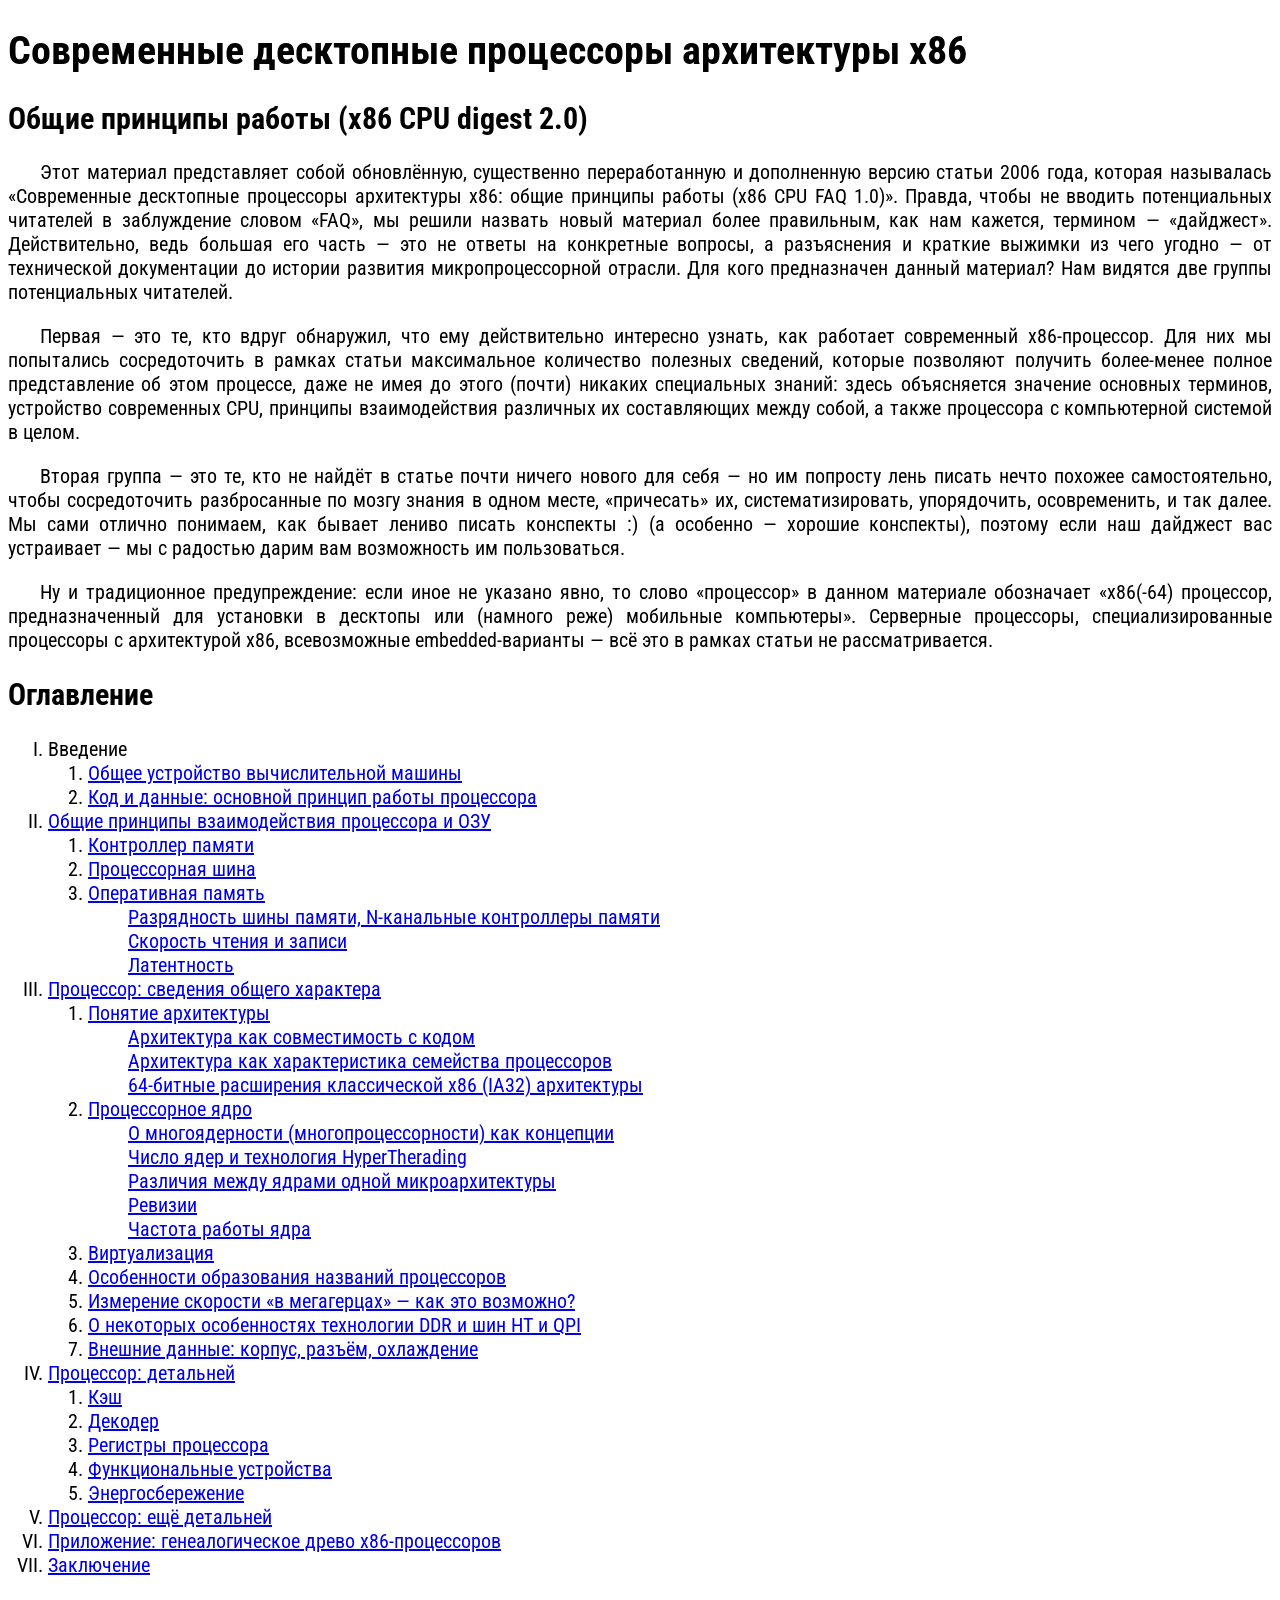
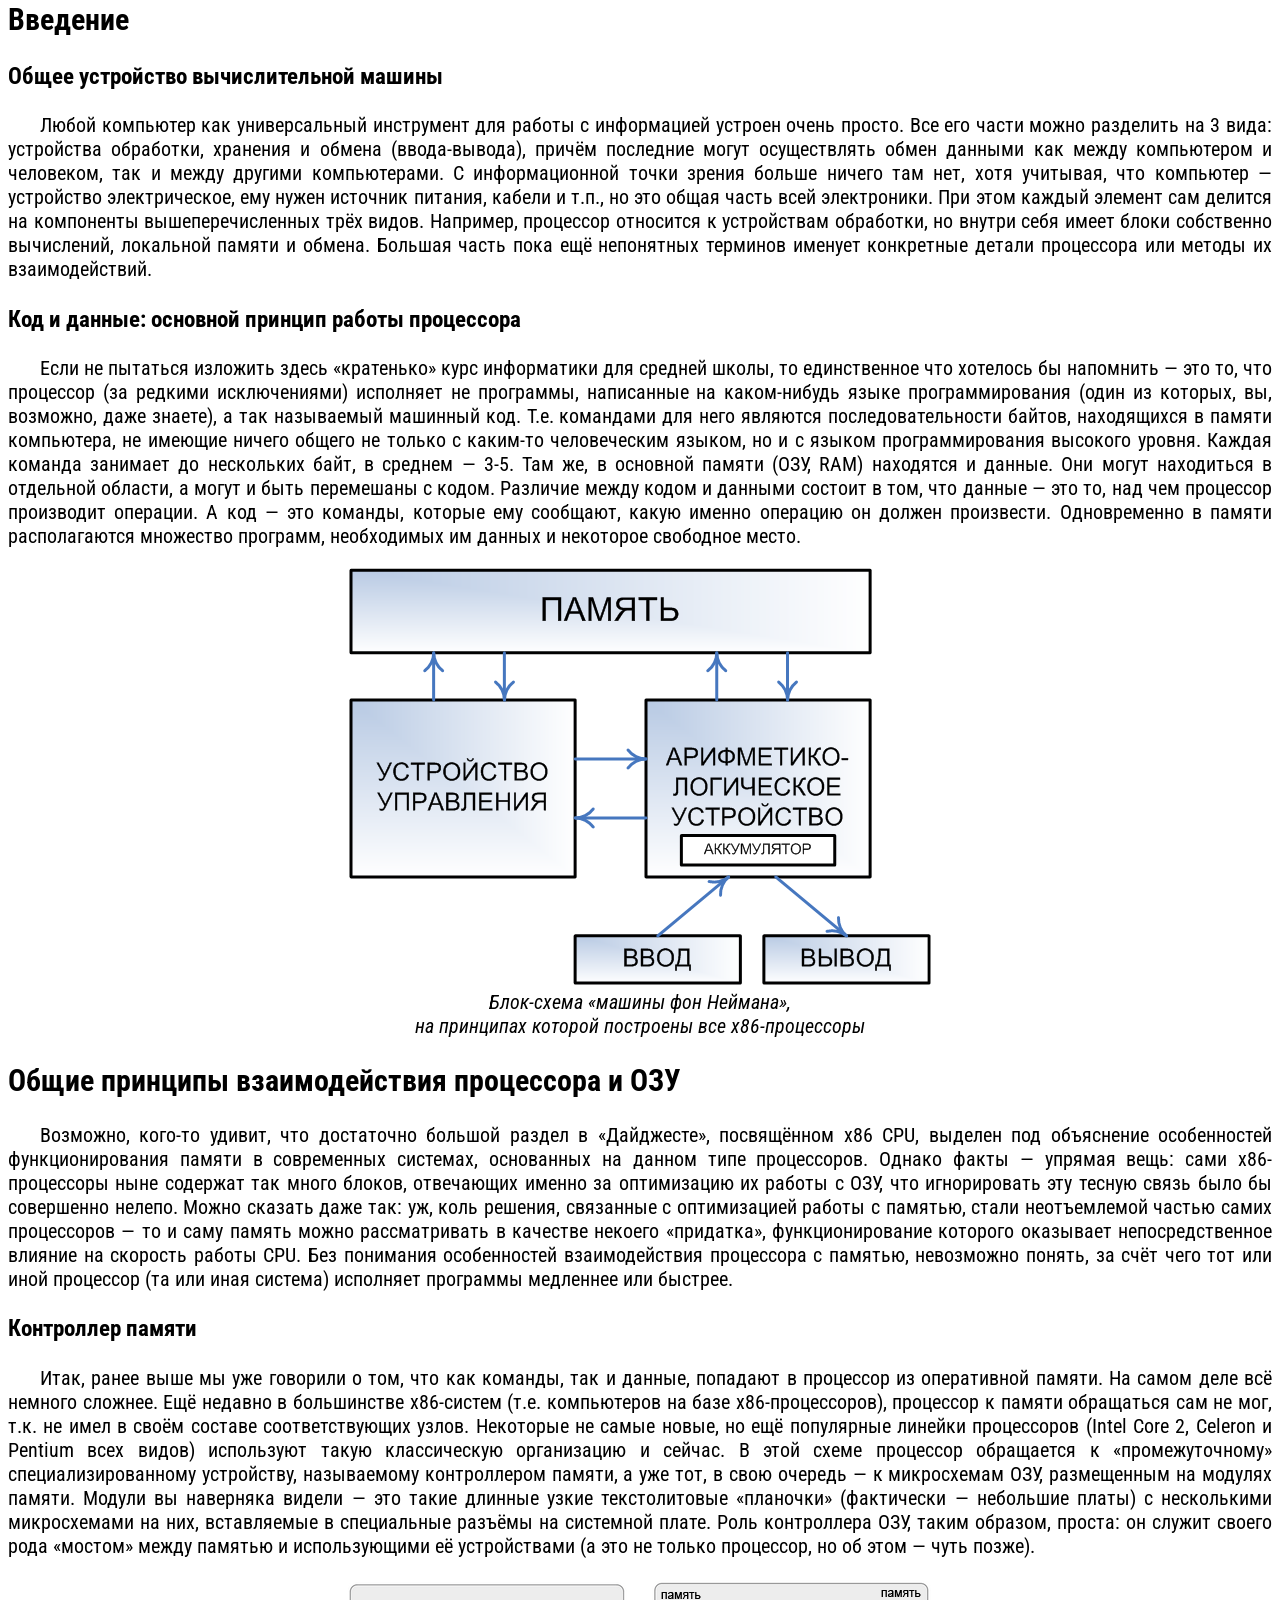
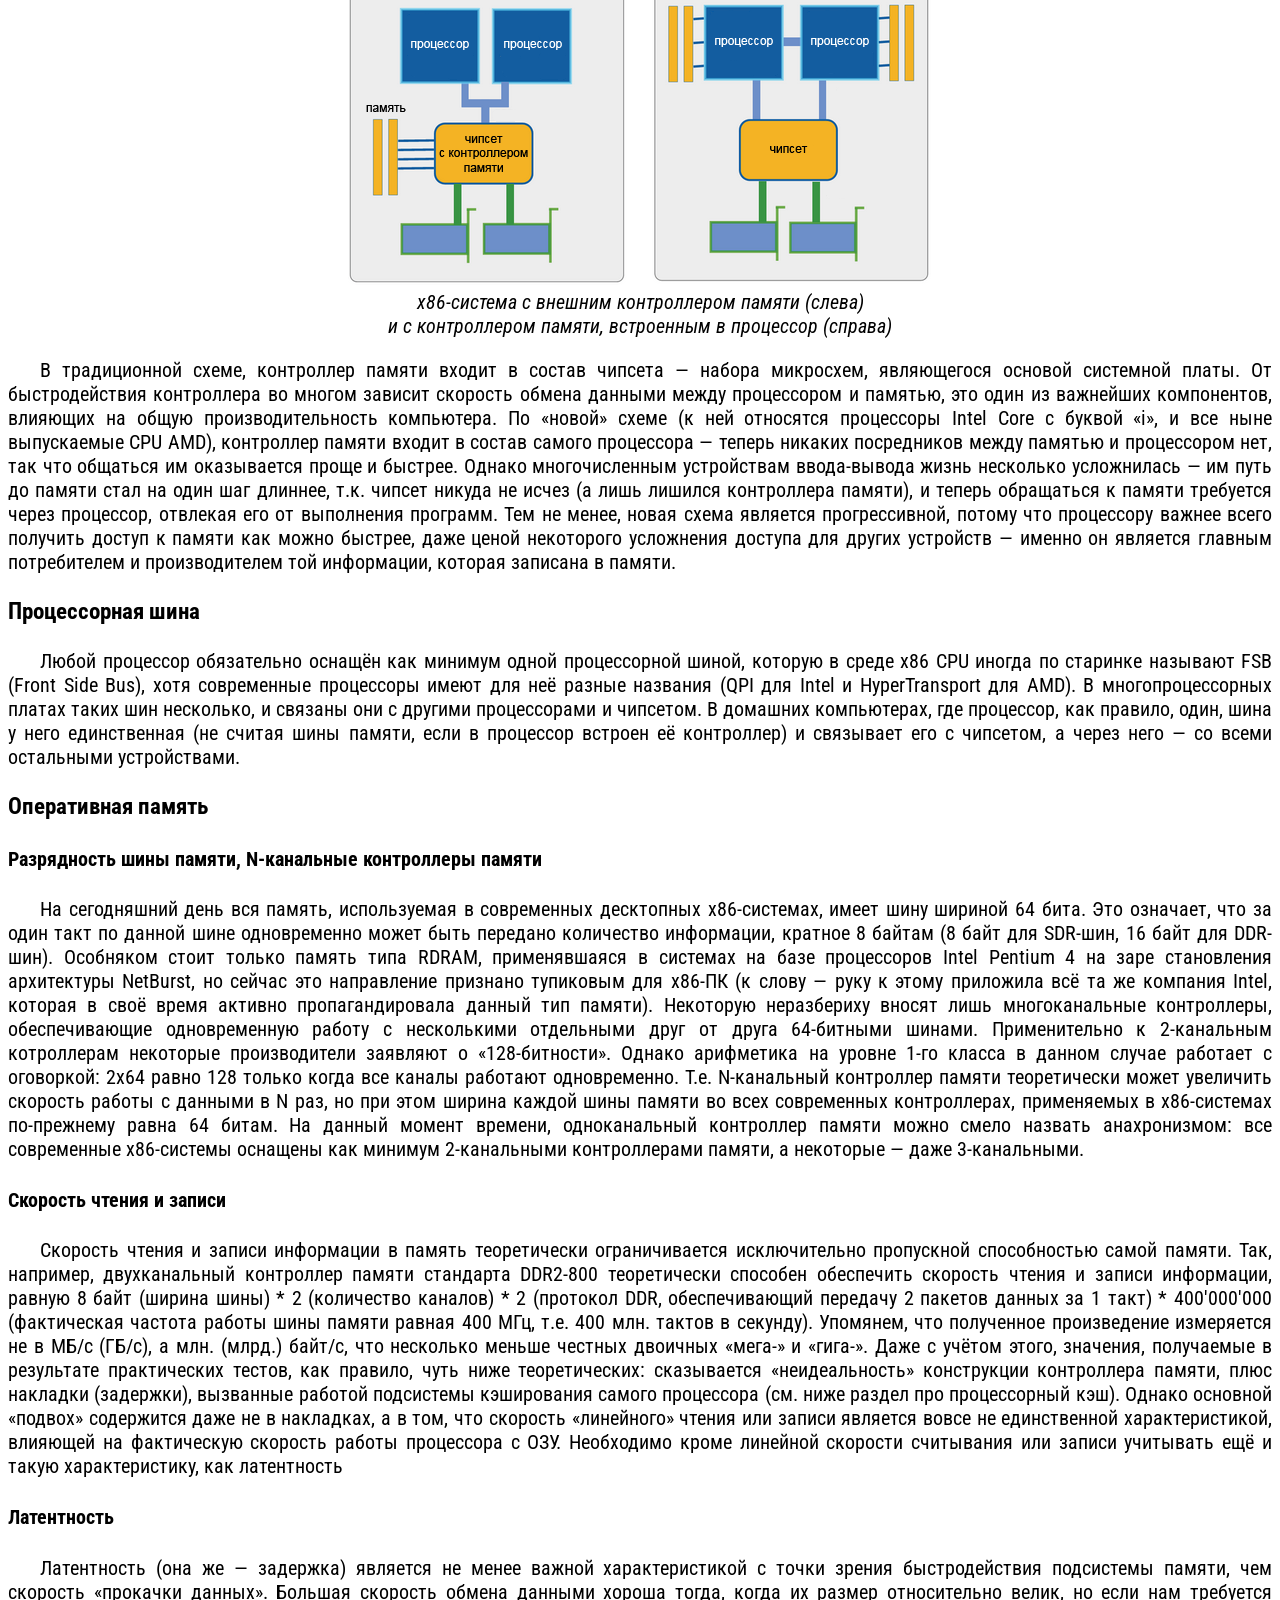
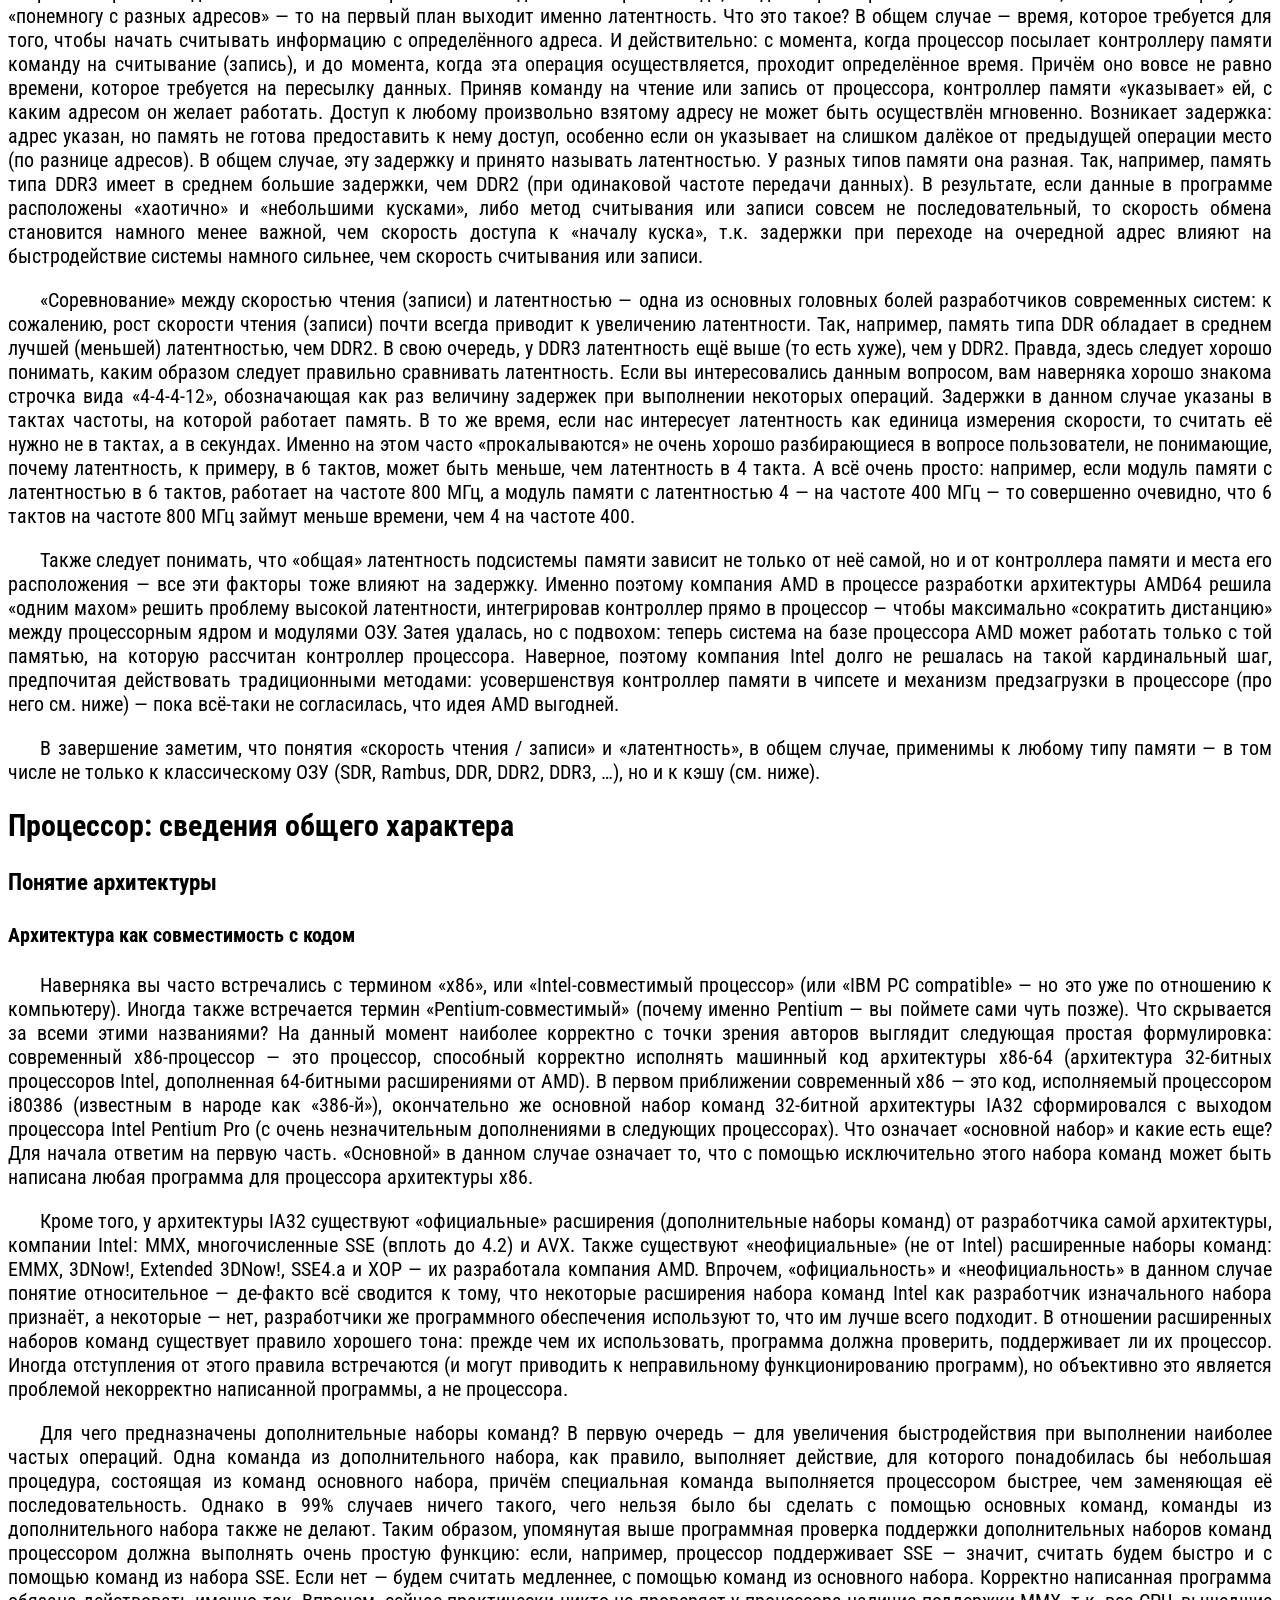
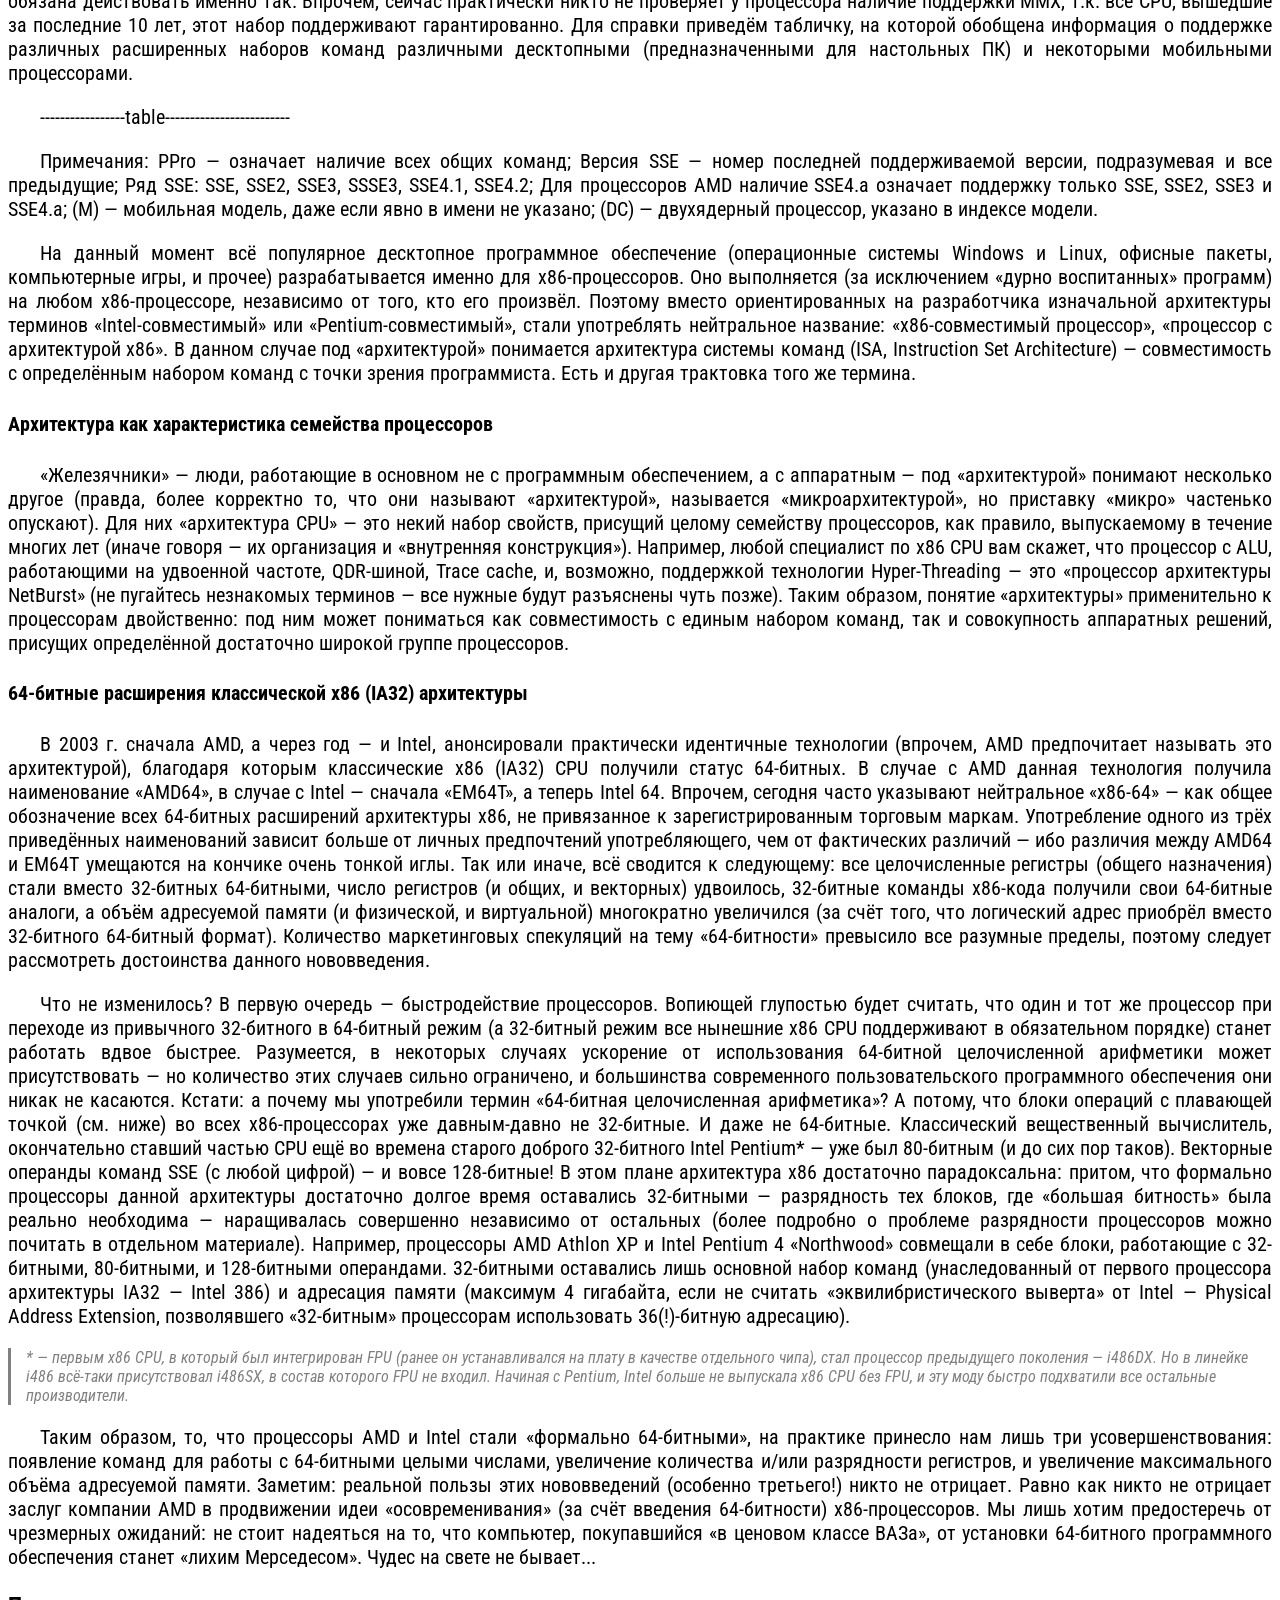
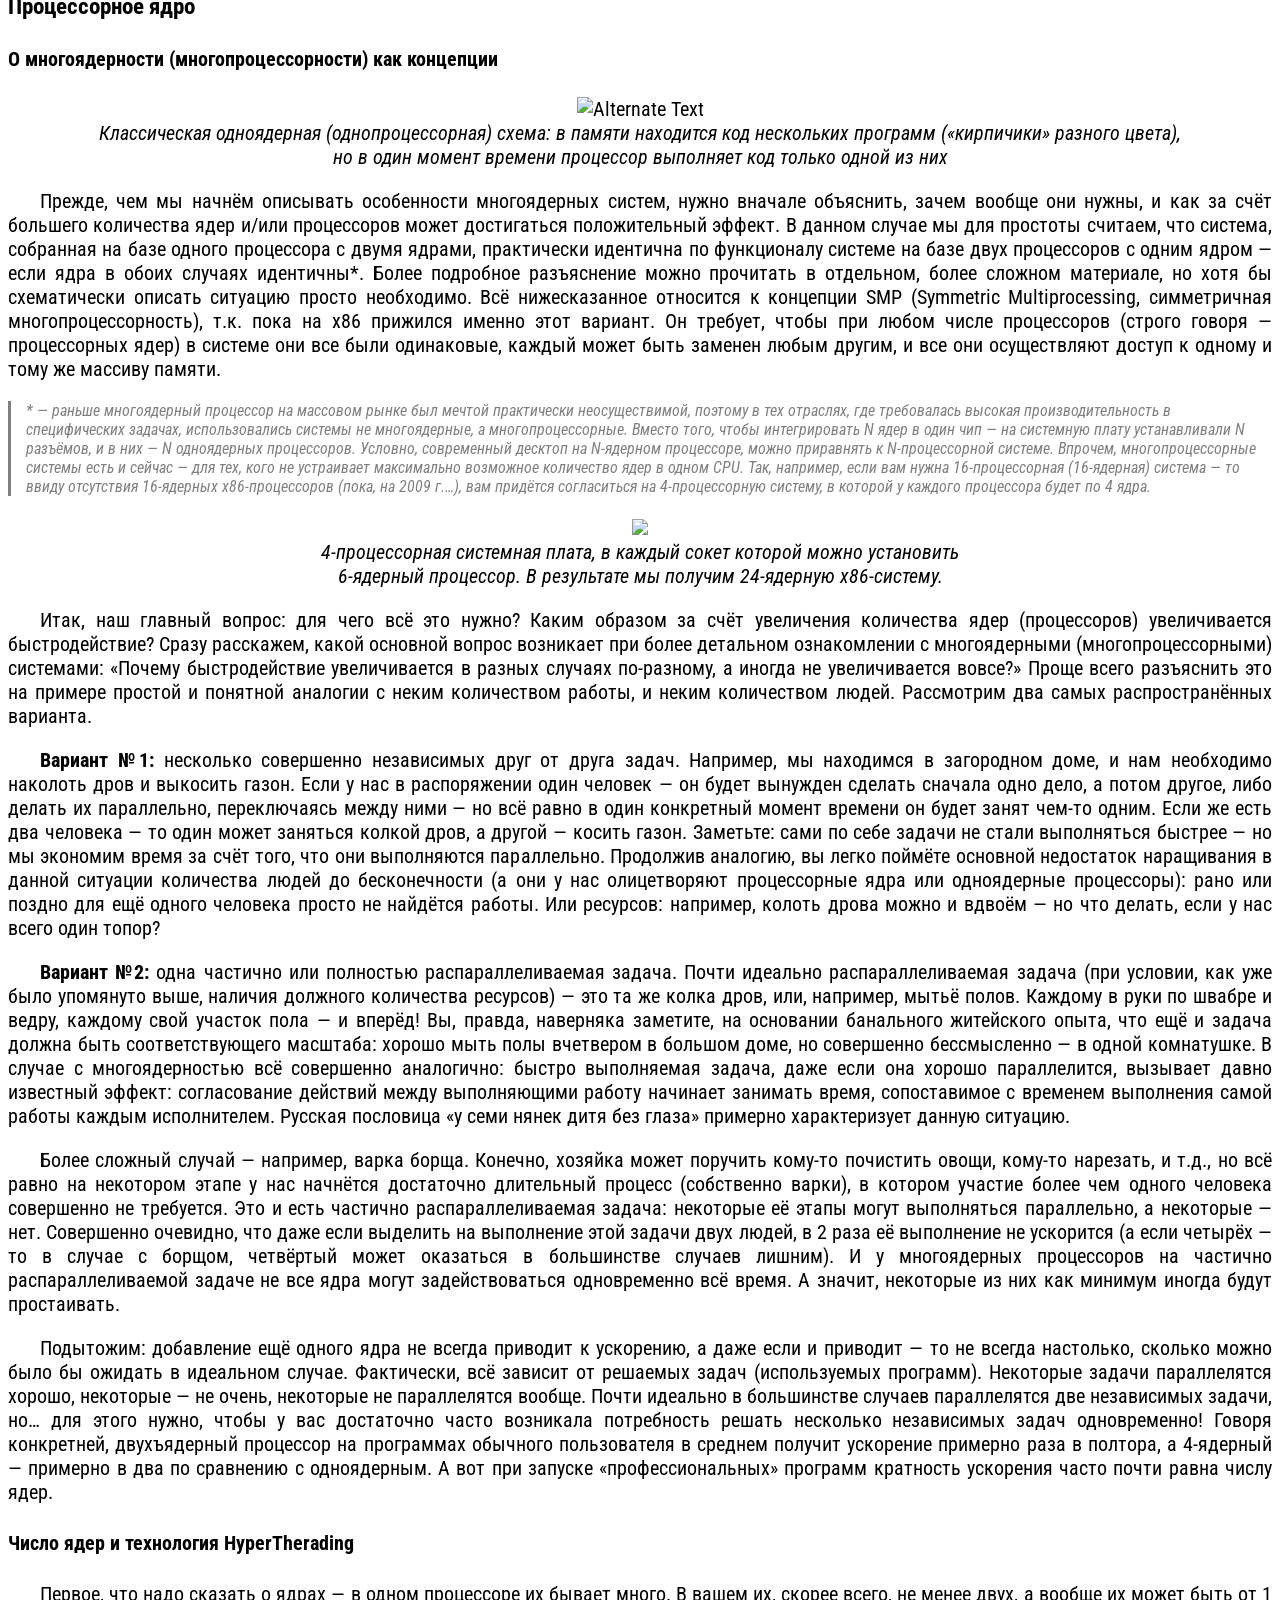
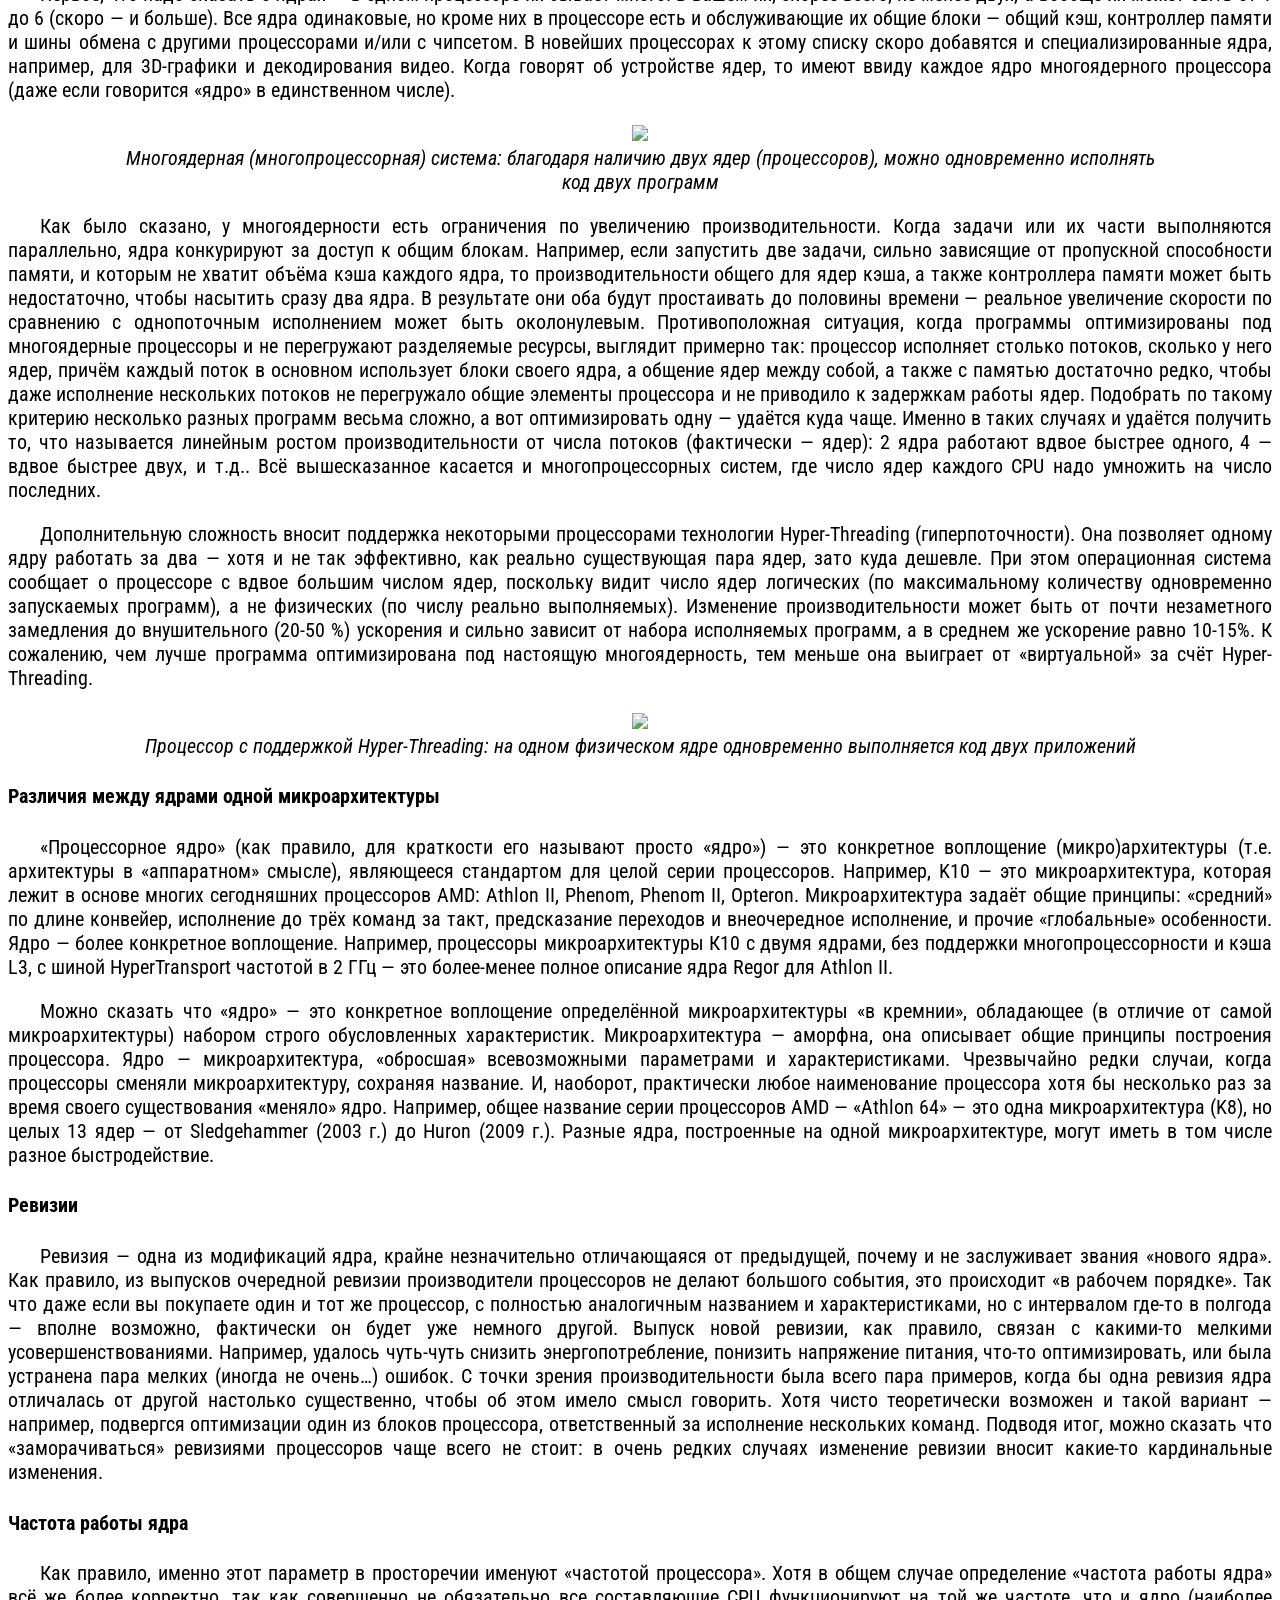
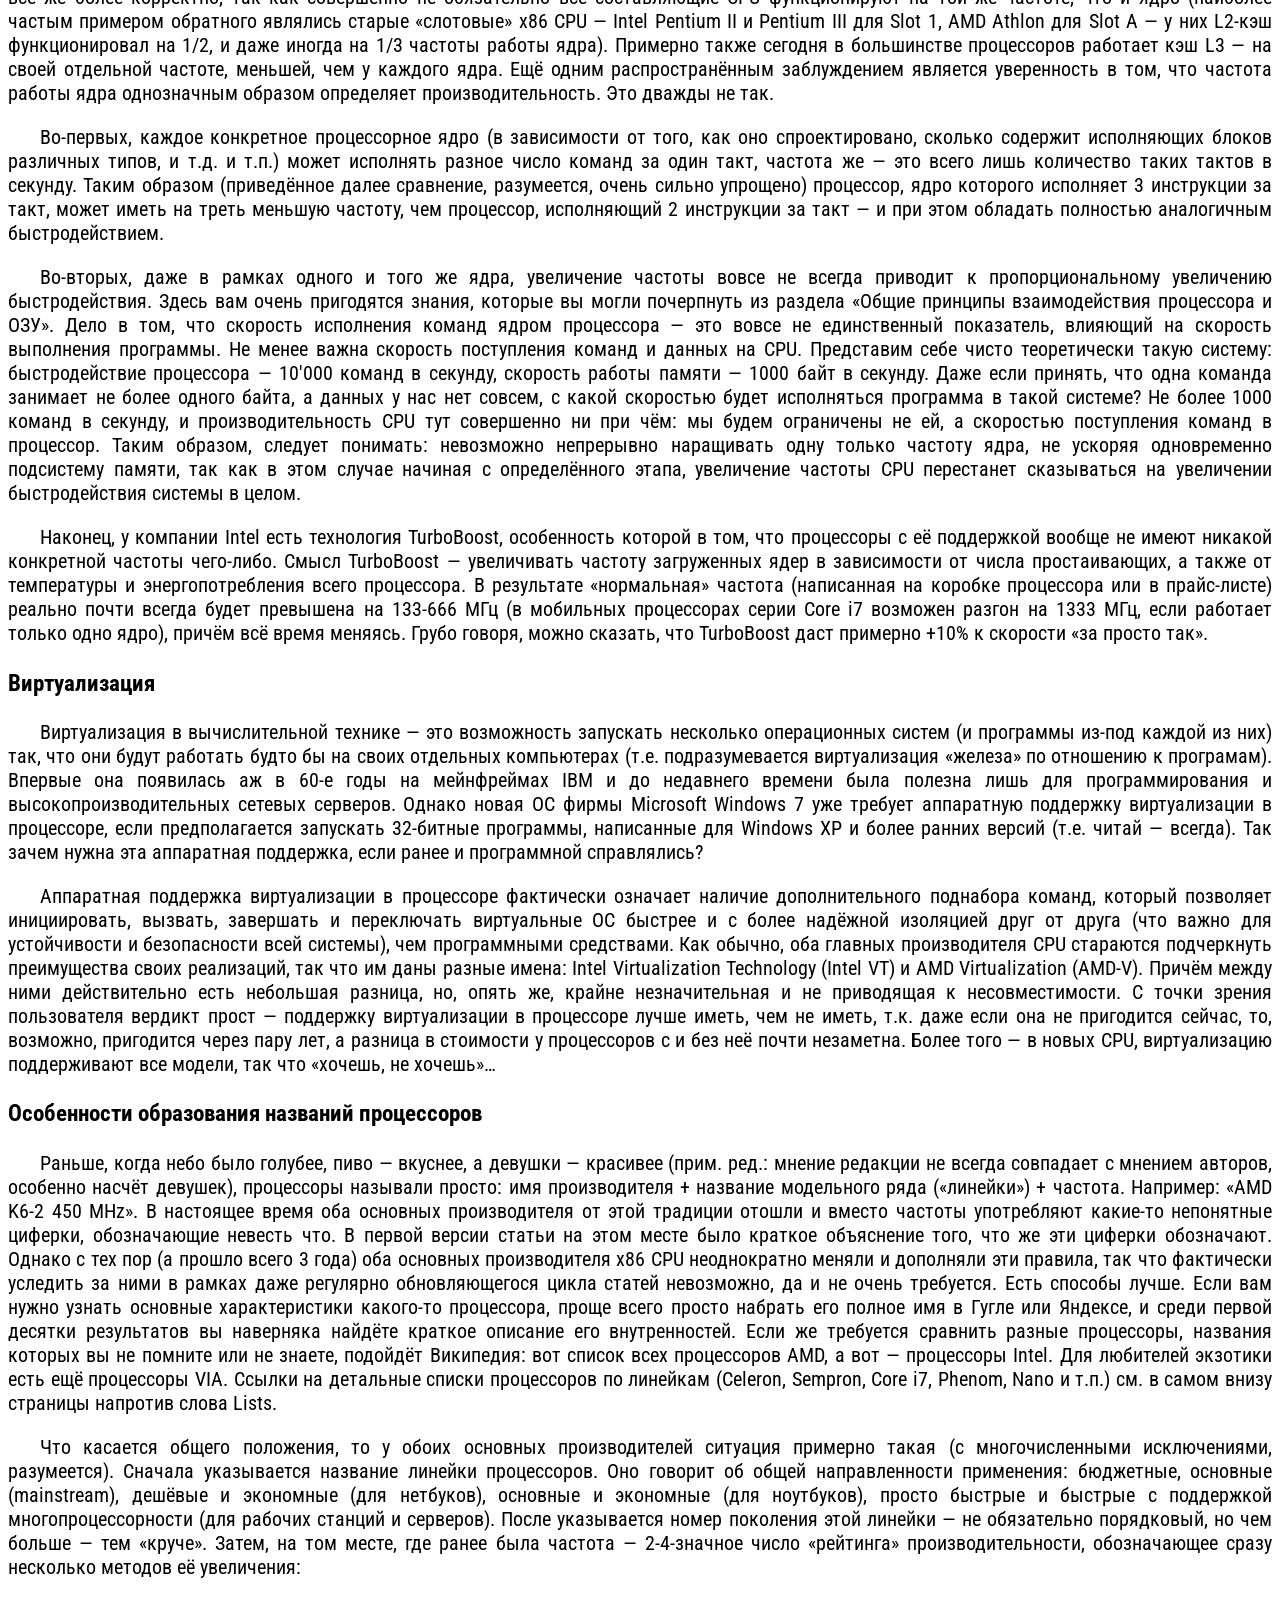
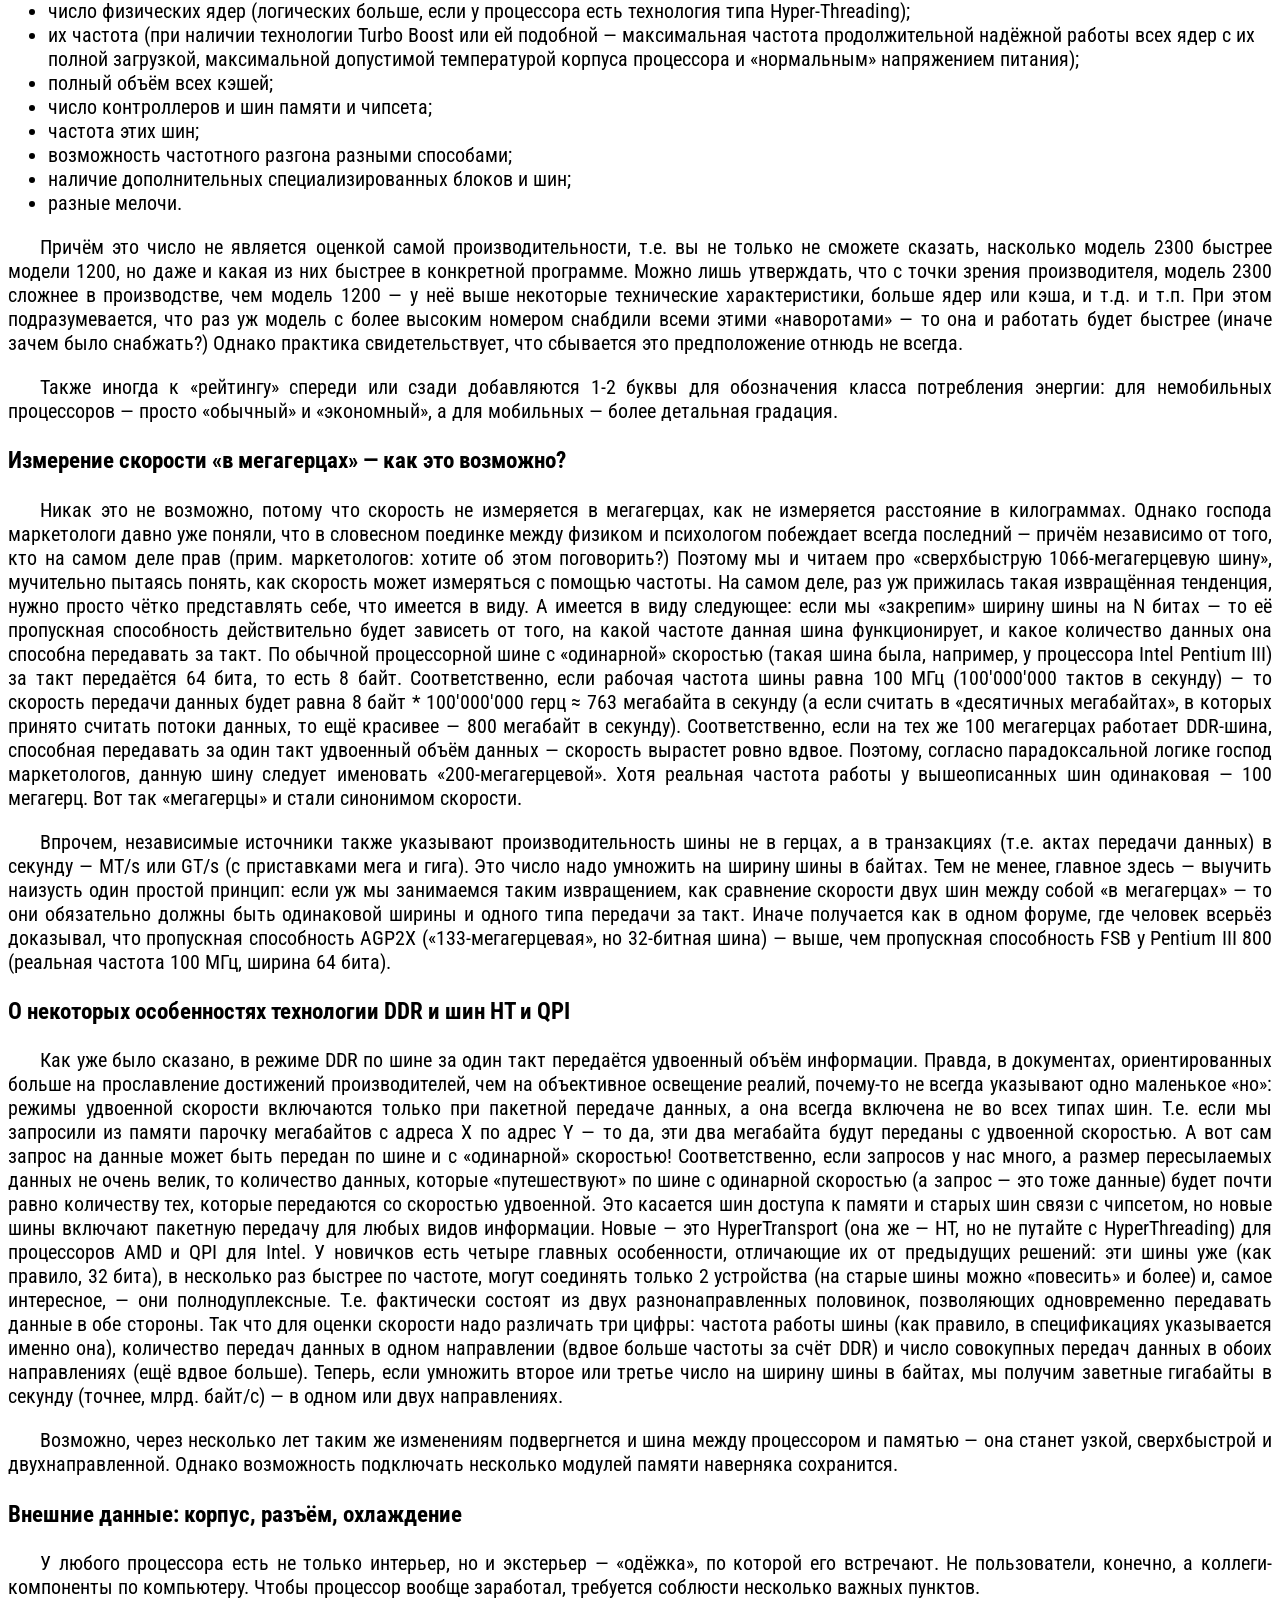
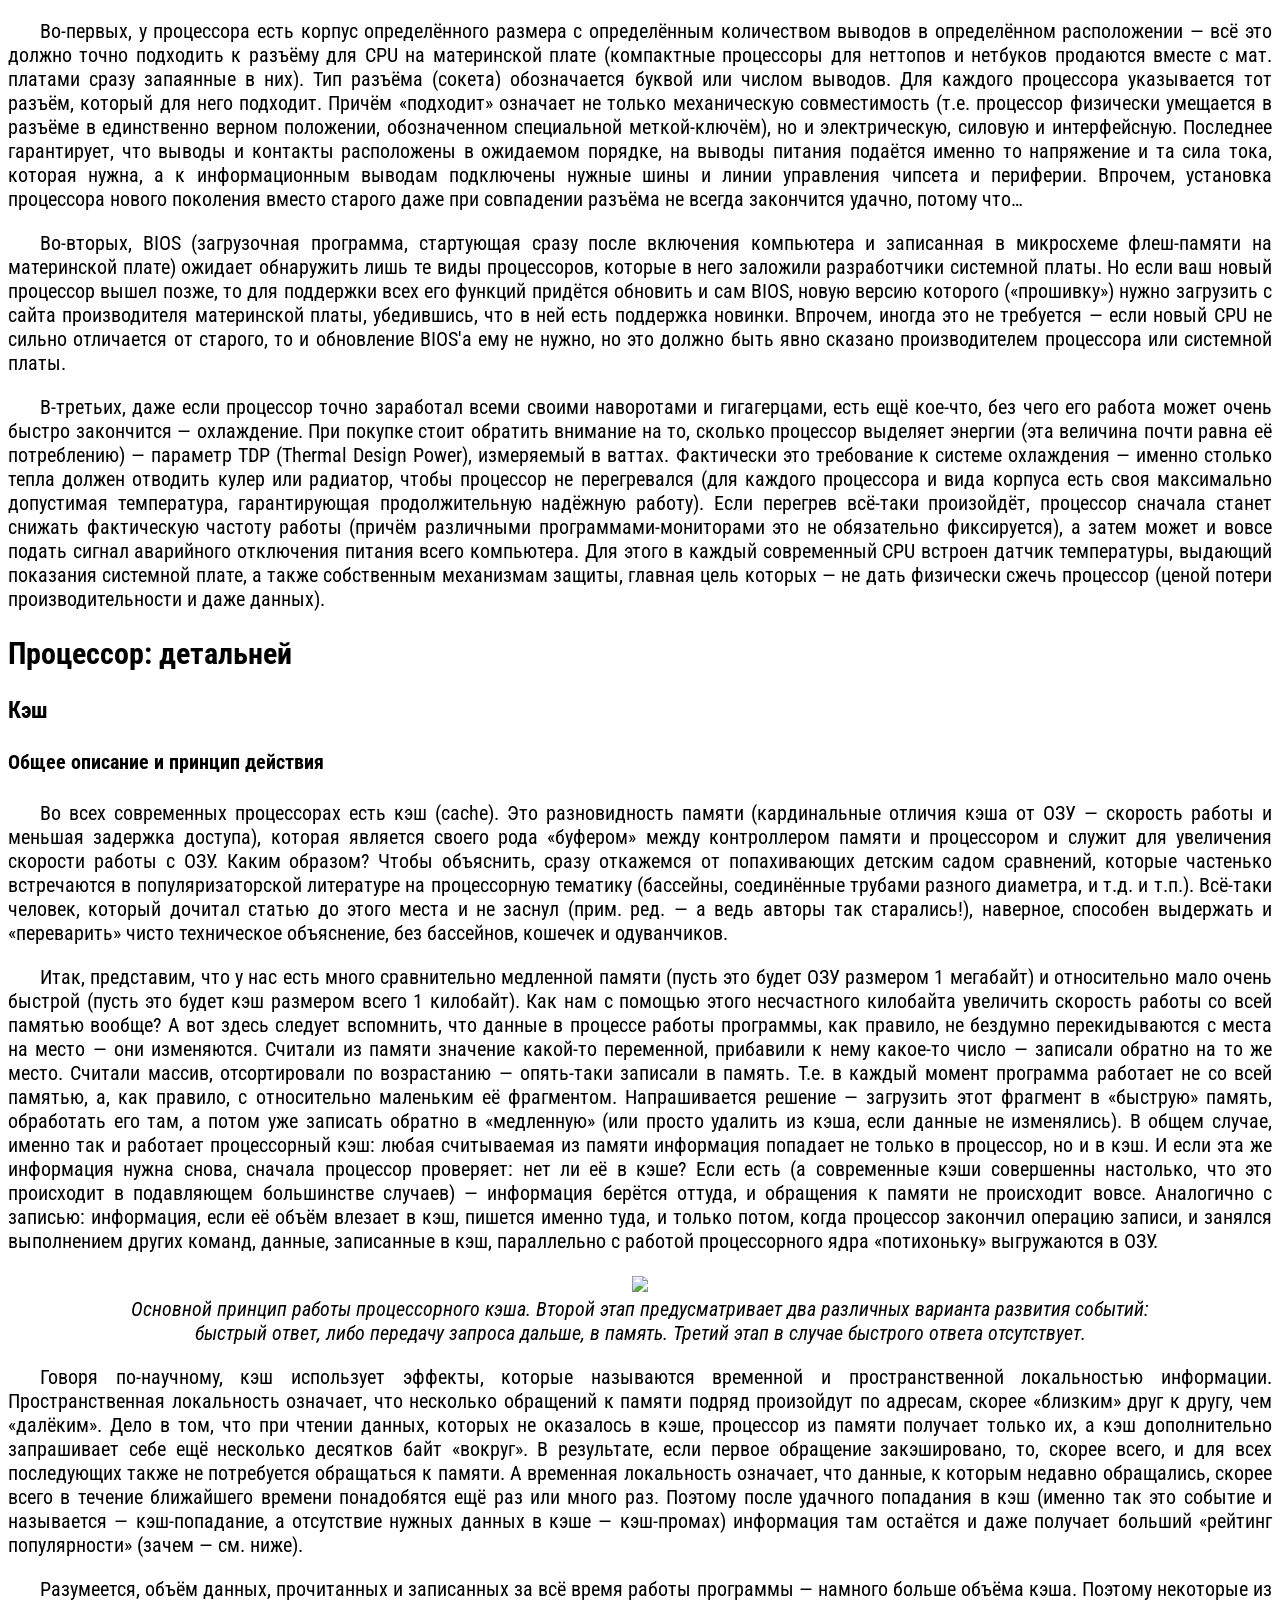
==== commit 19651f14: "class add" ====
--- a/01-CPU/cpu.html
+++ b/01-CPU/cpu.html
@@ -29,7 +29,7 @@
     <h2 id="#table-of-contents">Оглавление</h2>
 
     <ol>
-        <li> <a href="#intro"> Введение</a>
+        <li> <a href="#intro"  class="menu-link" > Введение</a>
             <ol>
                 <li><a href="#general-structure">Общее устройство вычислительной машины</a></li>
                 <li><a href="#code-and-data">Код и данные: основной принцип работы процессора</a></li>
--- a/01-CPU/cpu.css
+++ b/01-CPU/cpu.css
@@ -25,7 +25,12 @@
 aside
 {
     font-style:italic;
+    color:gray;
     font-size:16px;
+    border-left:3px solid #808080;
+    padding-left:15px;
+    margin: 20px 0px;
+
 }
 
 ol
@@ -39,4 +44,14 @@
 ol ul
 {
     list-style:none;
+}
+.menu-link
+{
+    color:black;
+    text-decoration:none;
+}
+.menu-link;hover
+{
+    color: blue;
+    text-decoration: underline;
 }
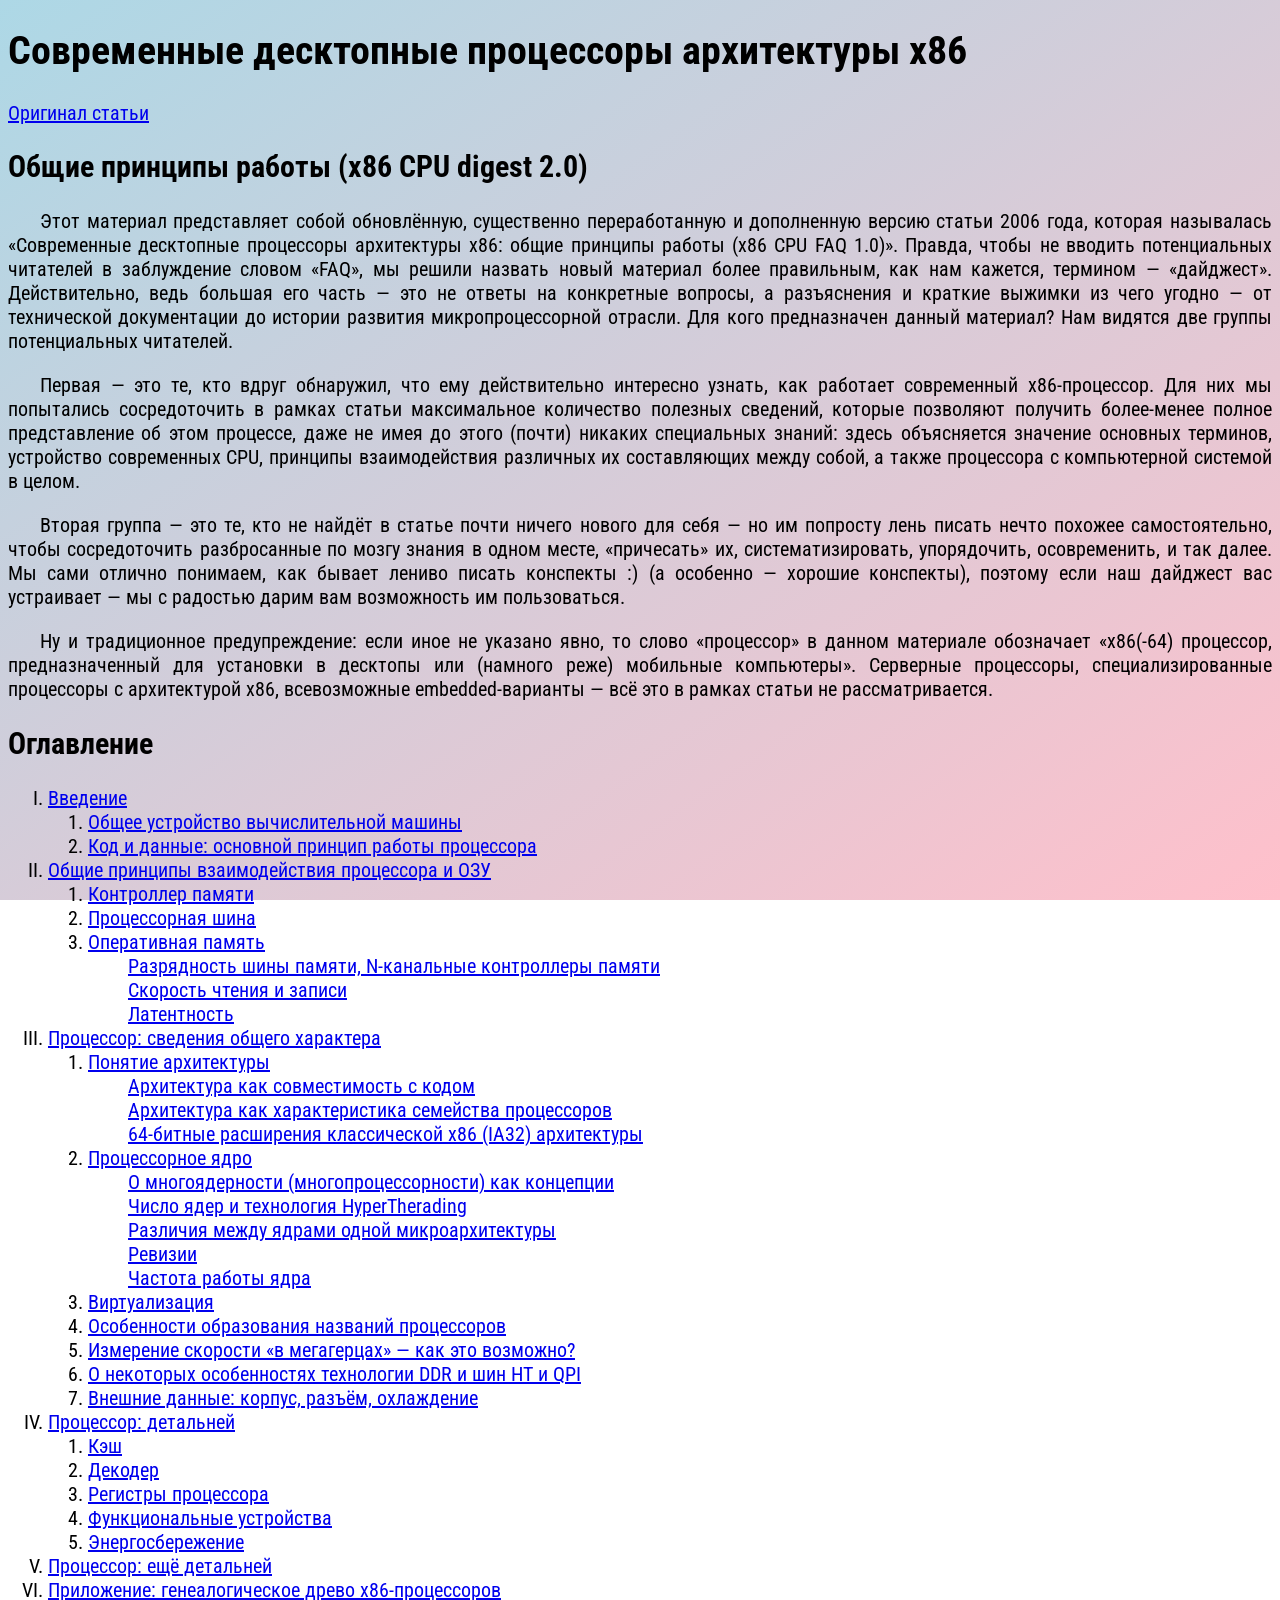
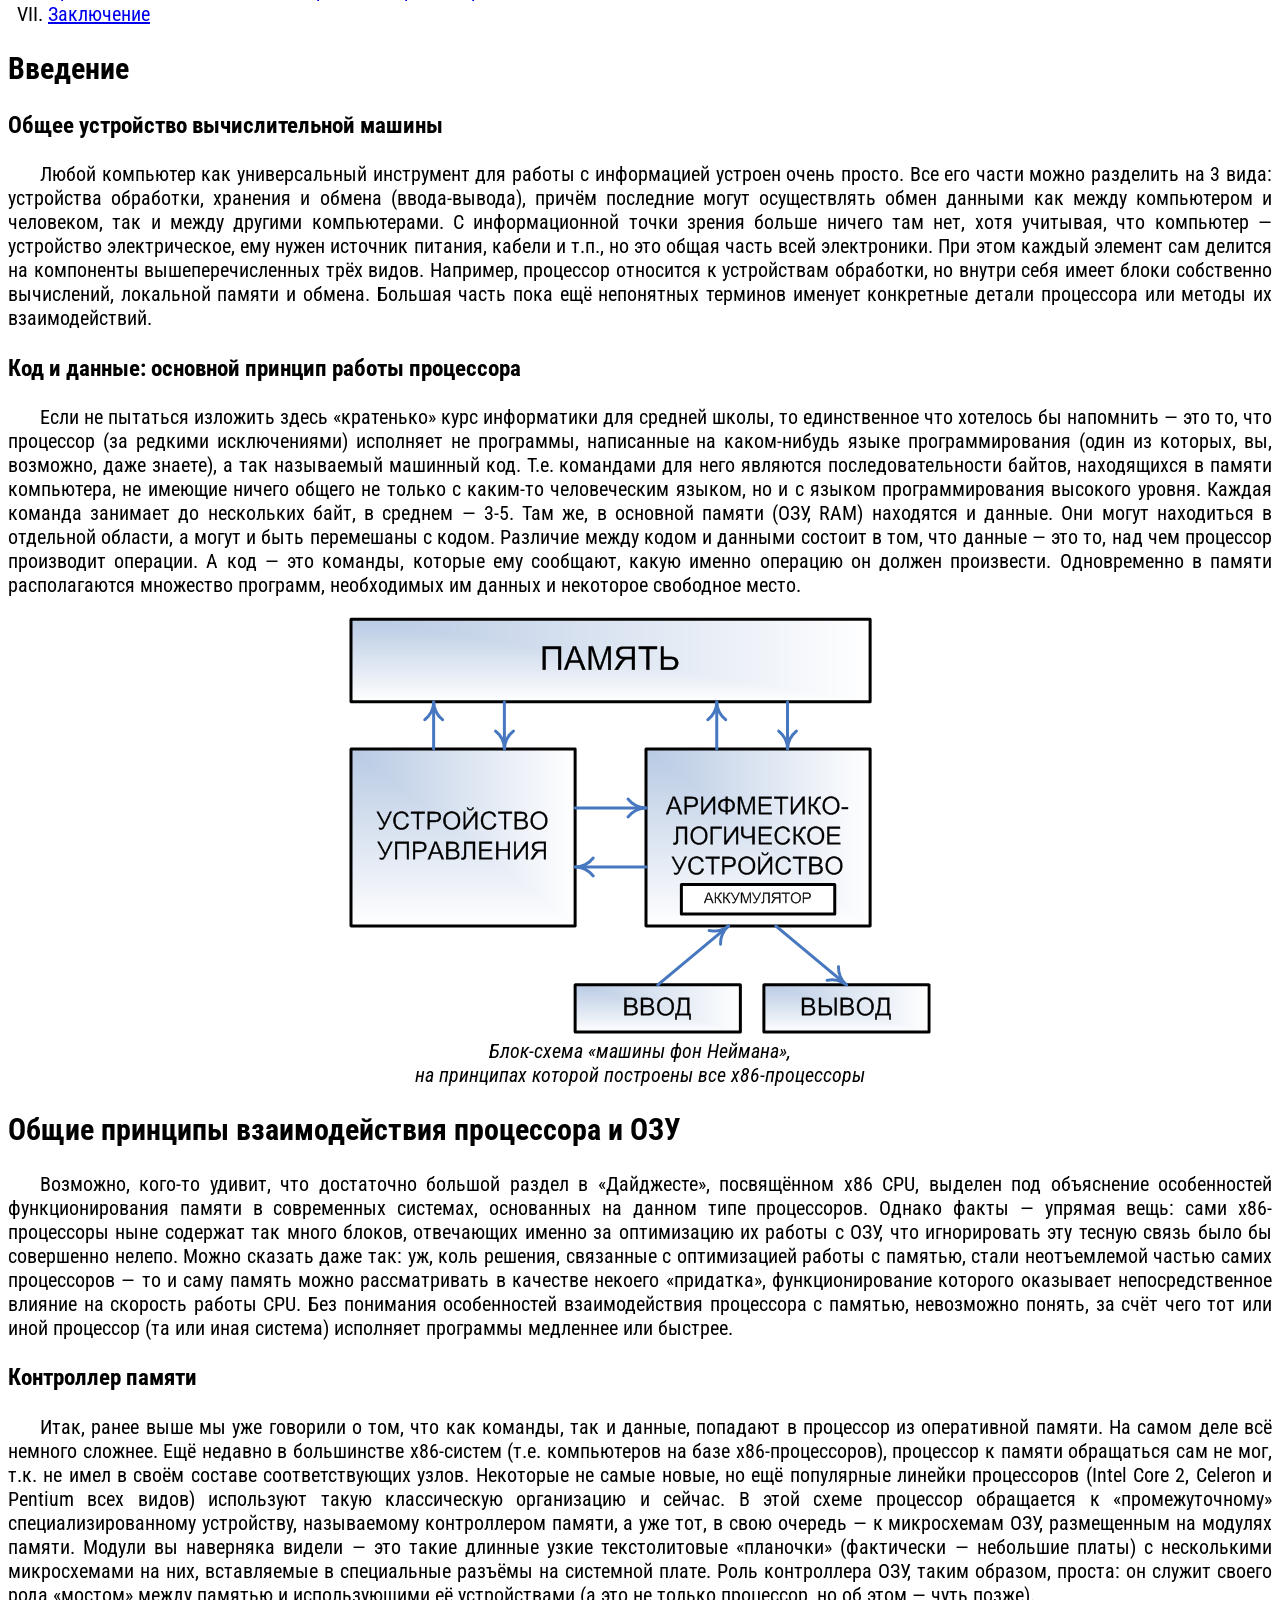
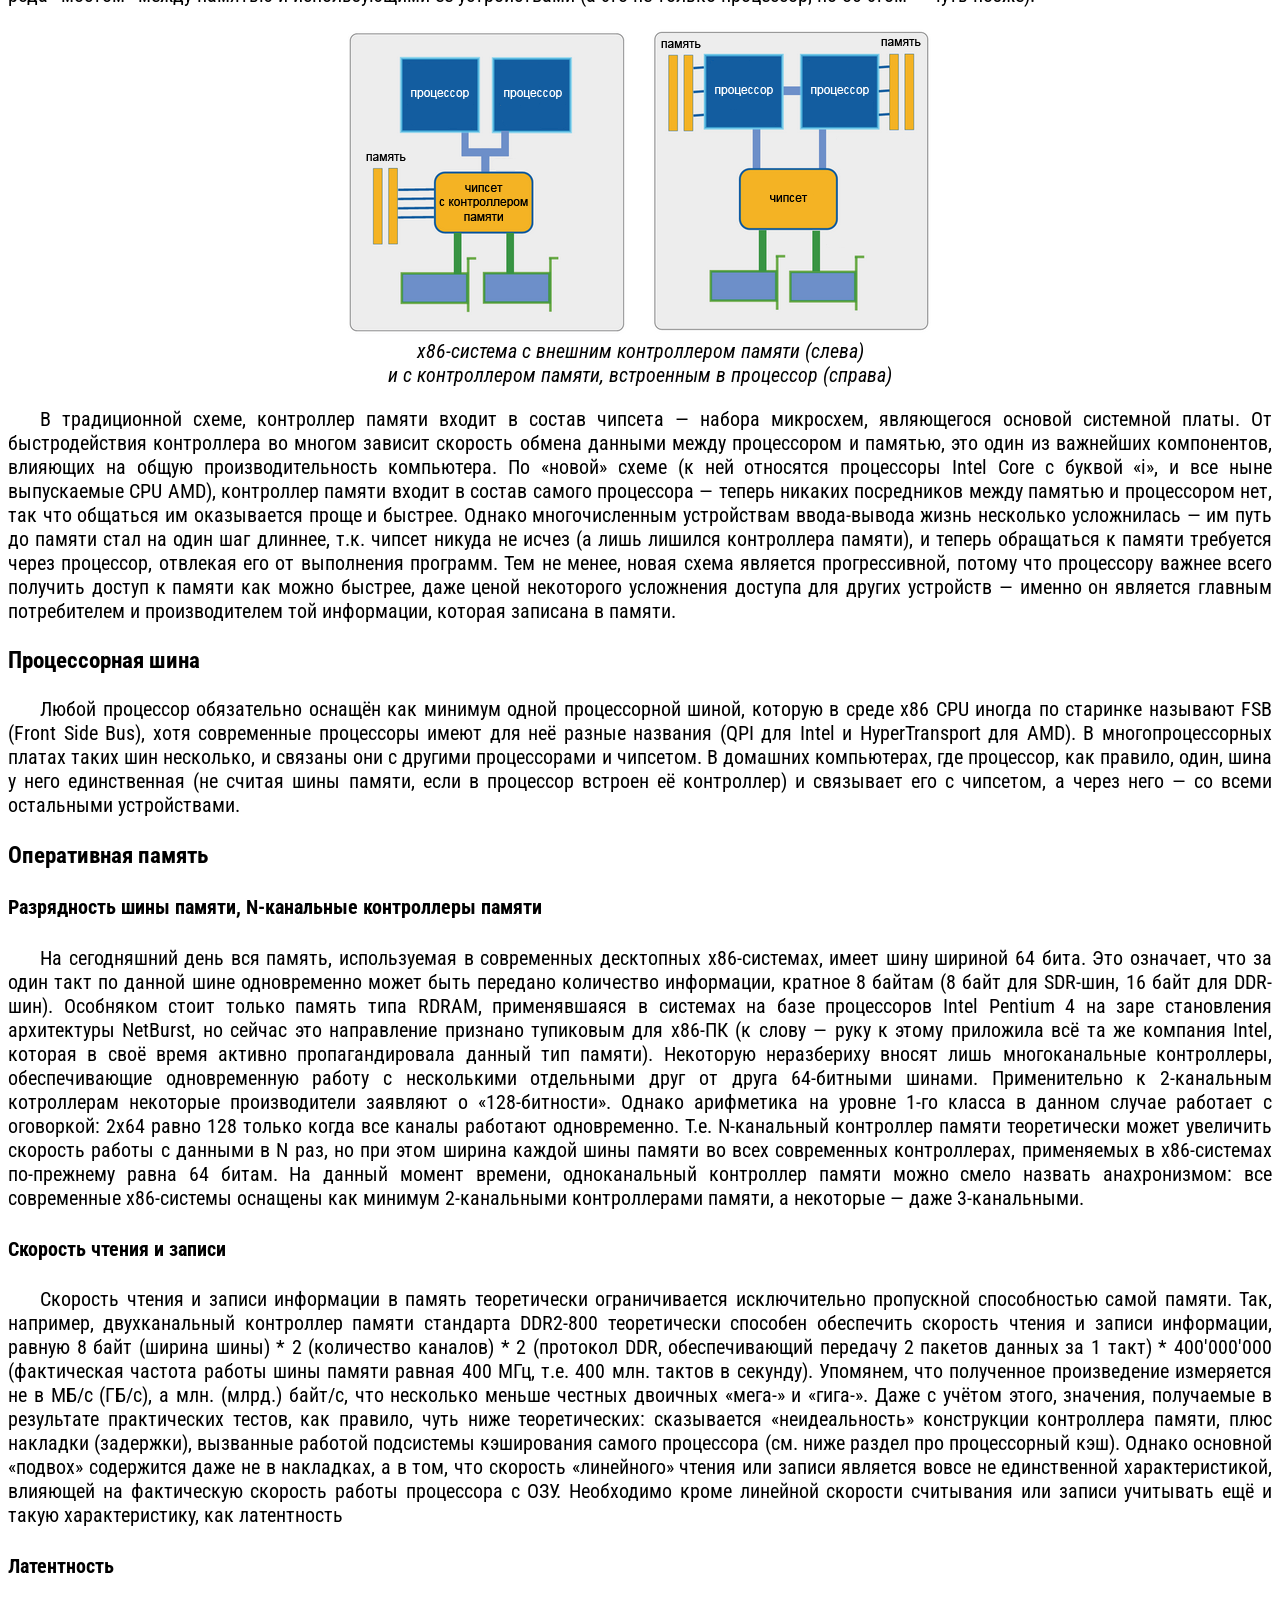
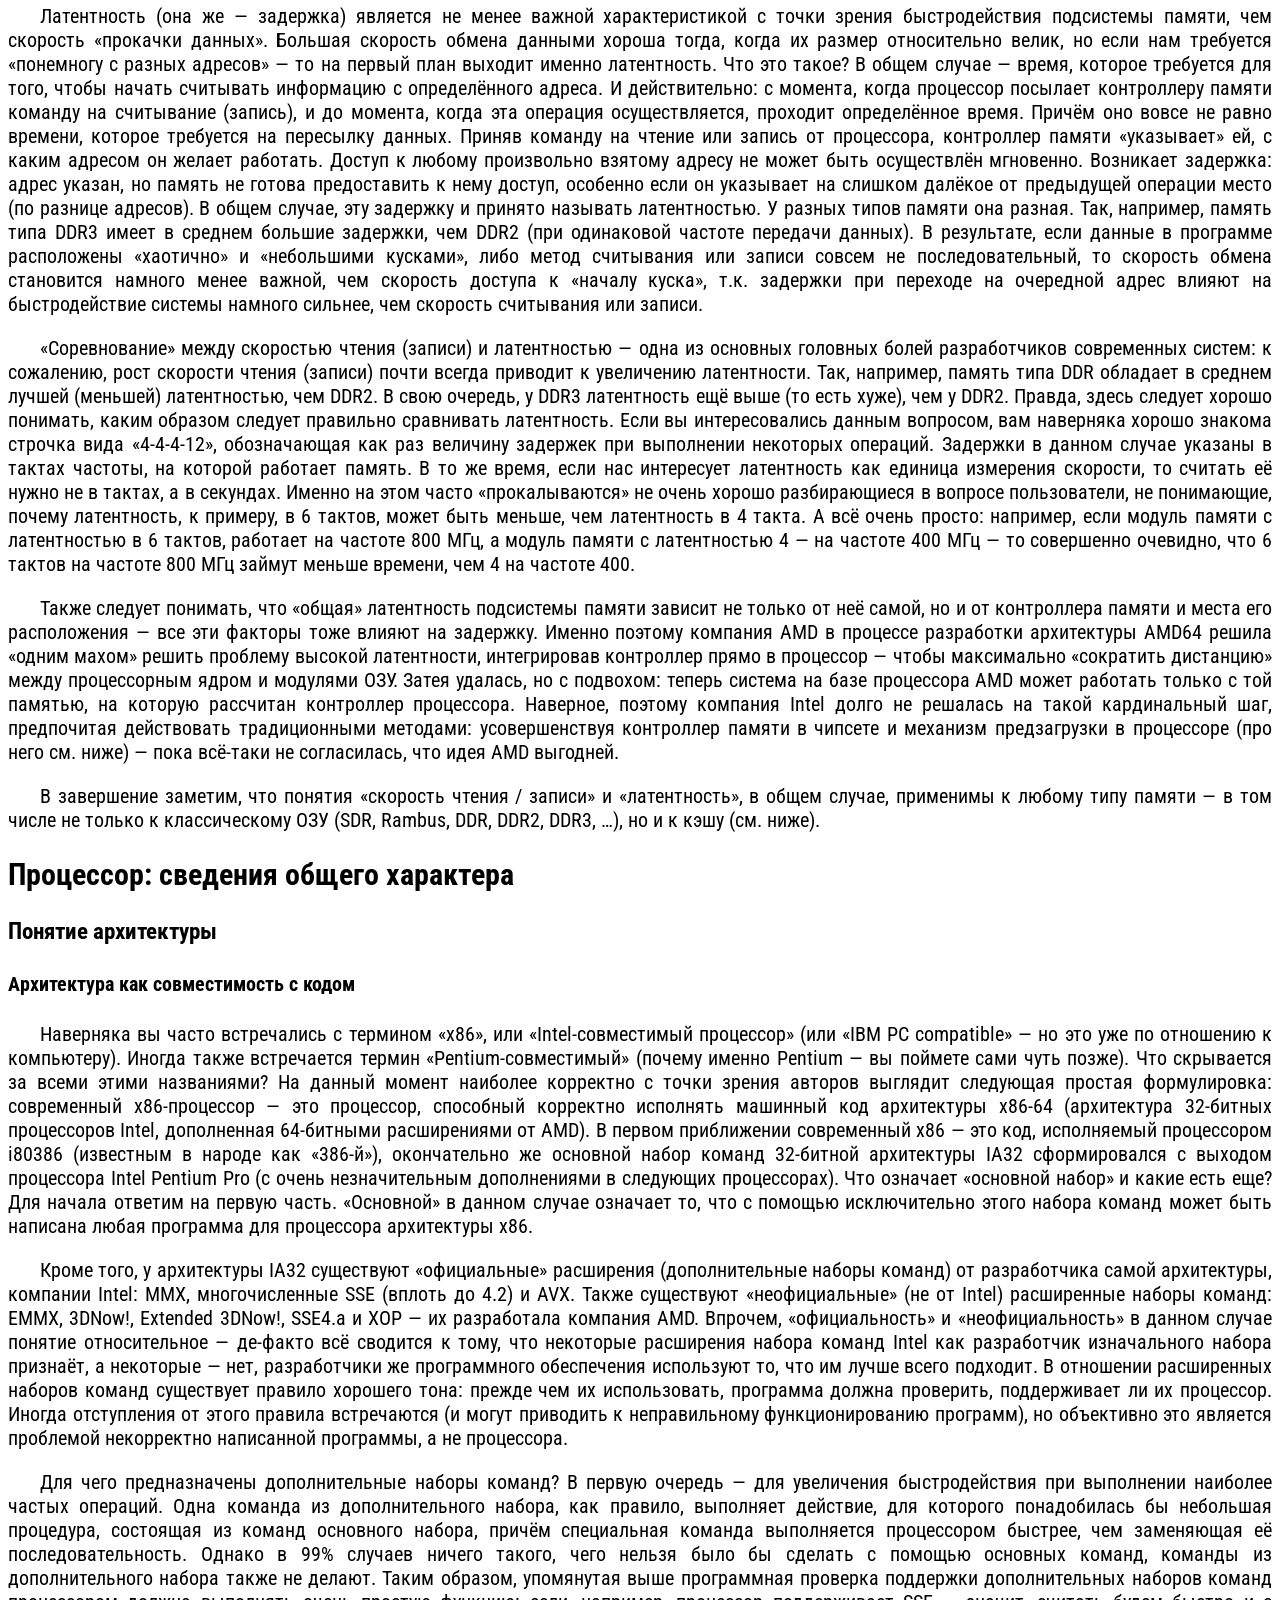
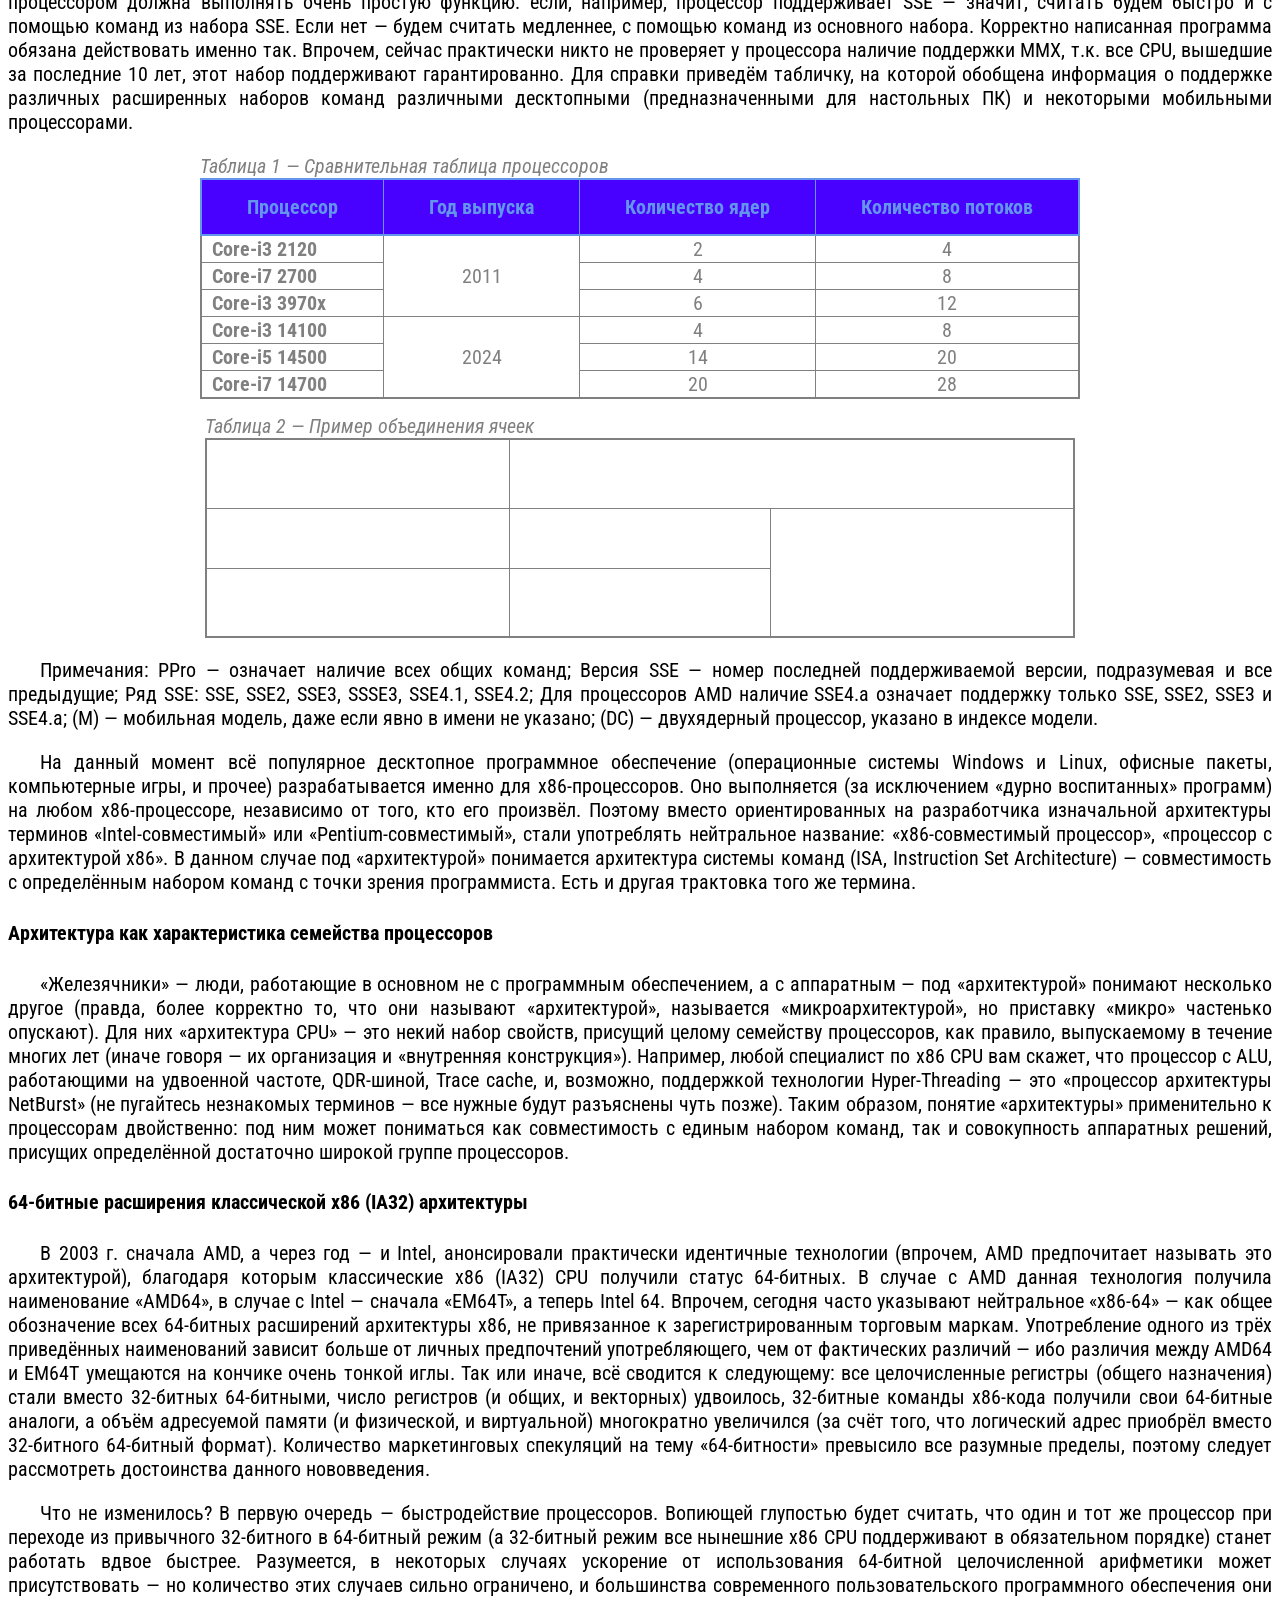
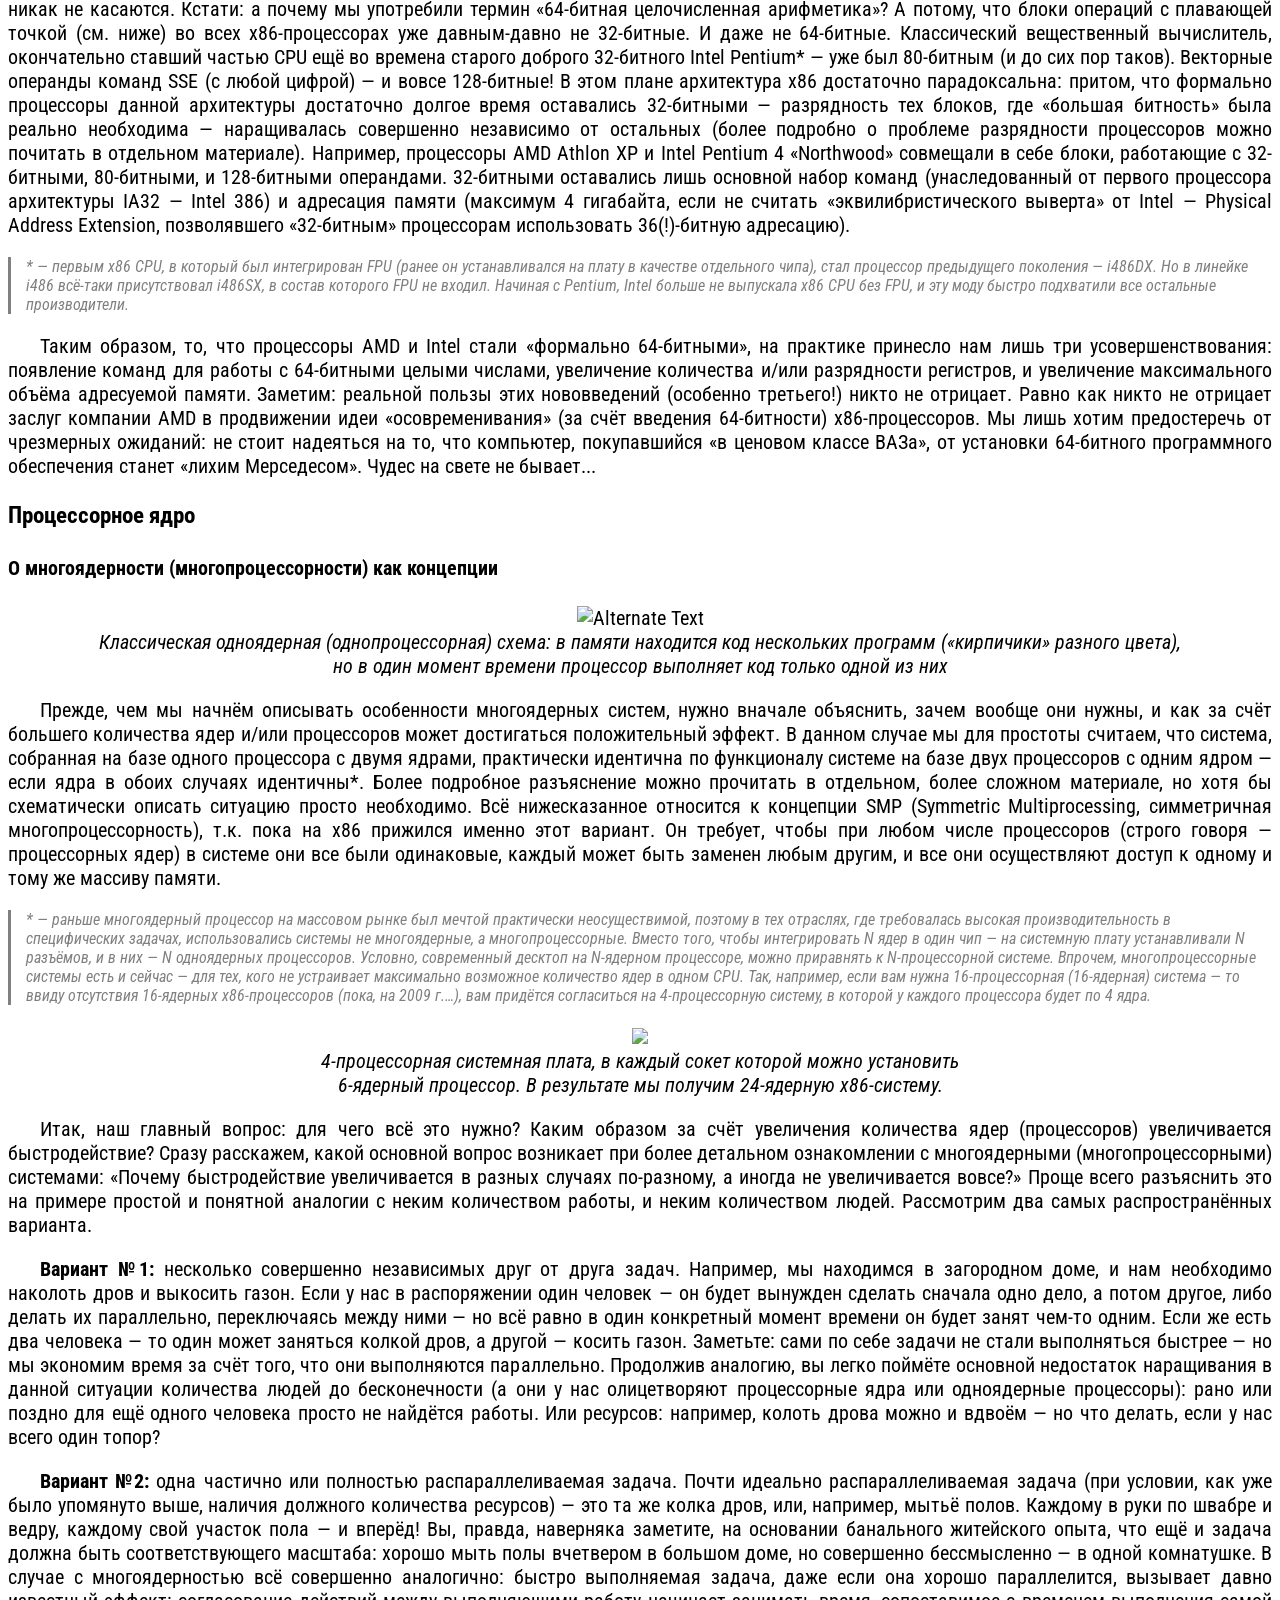
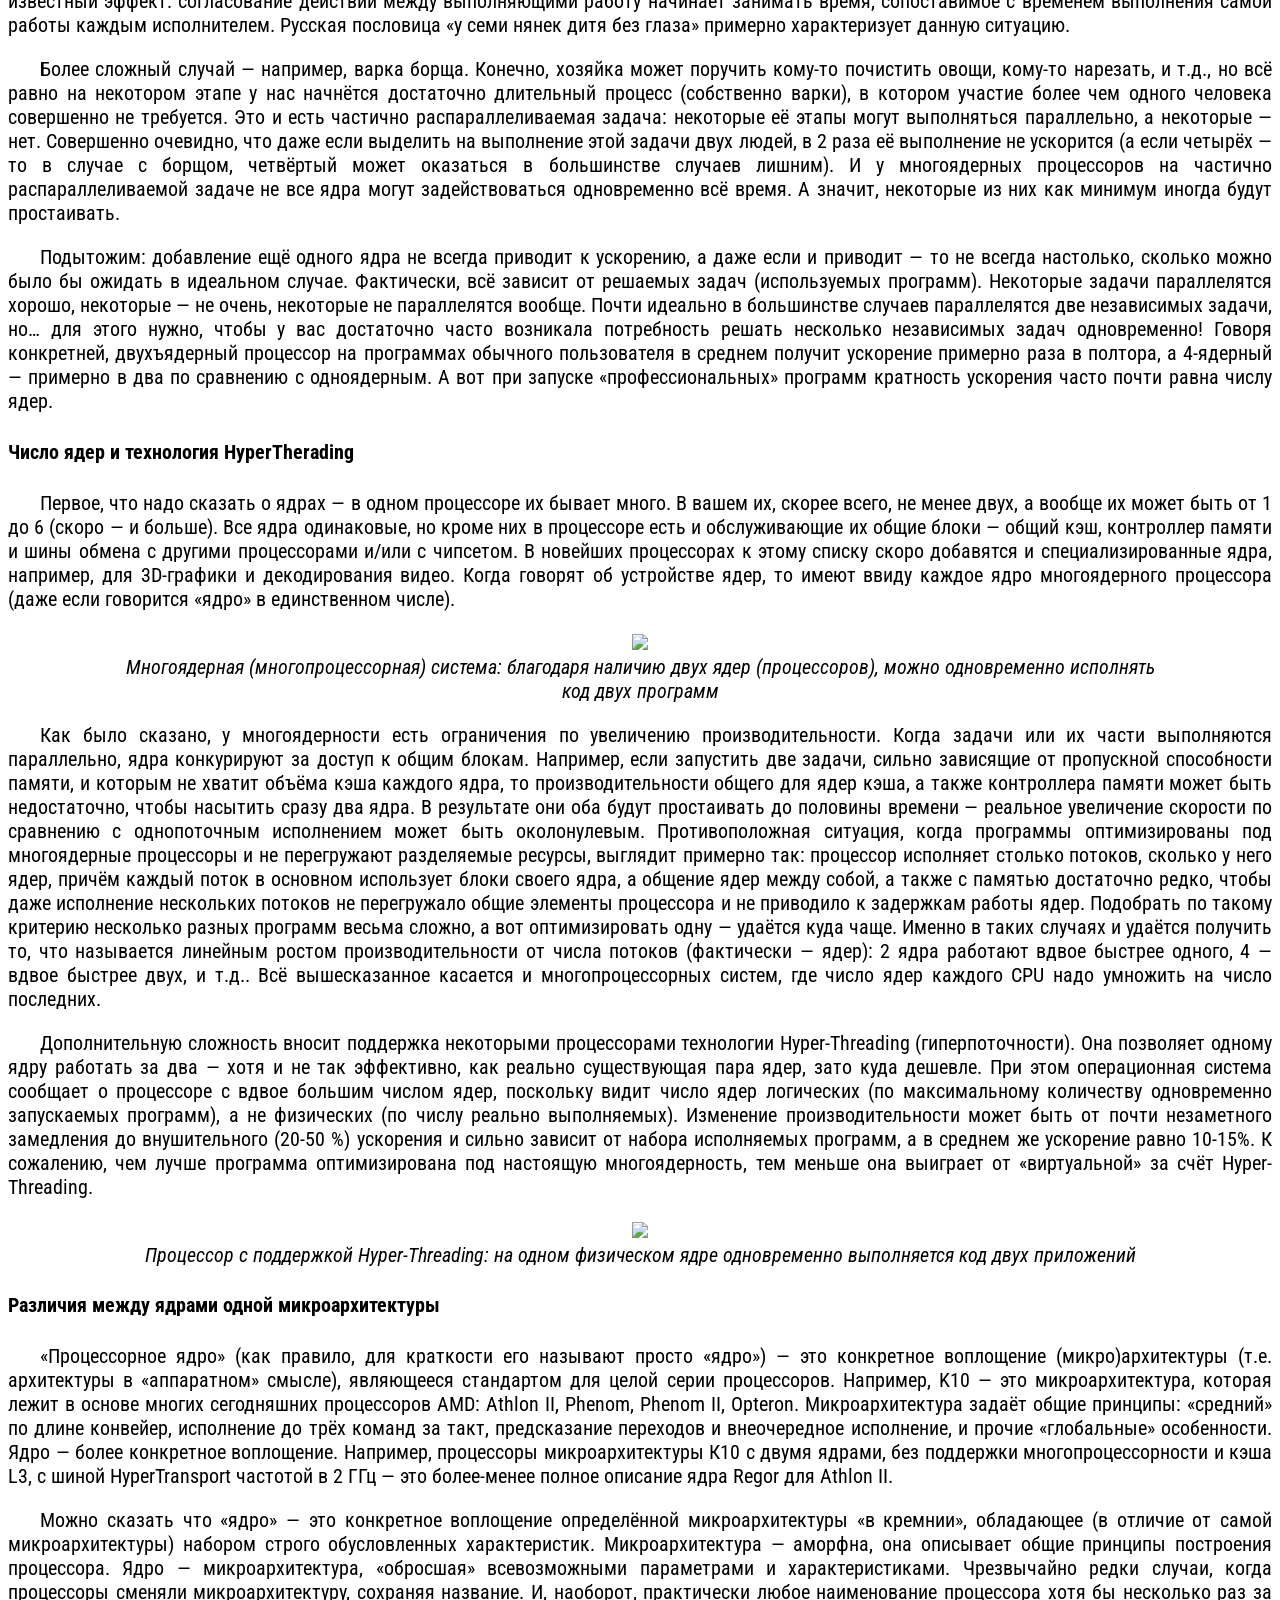
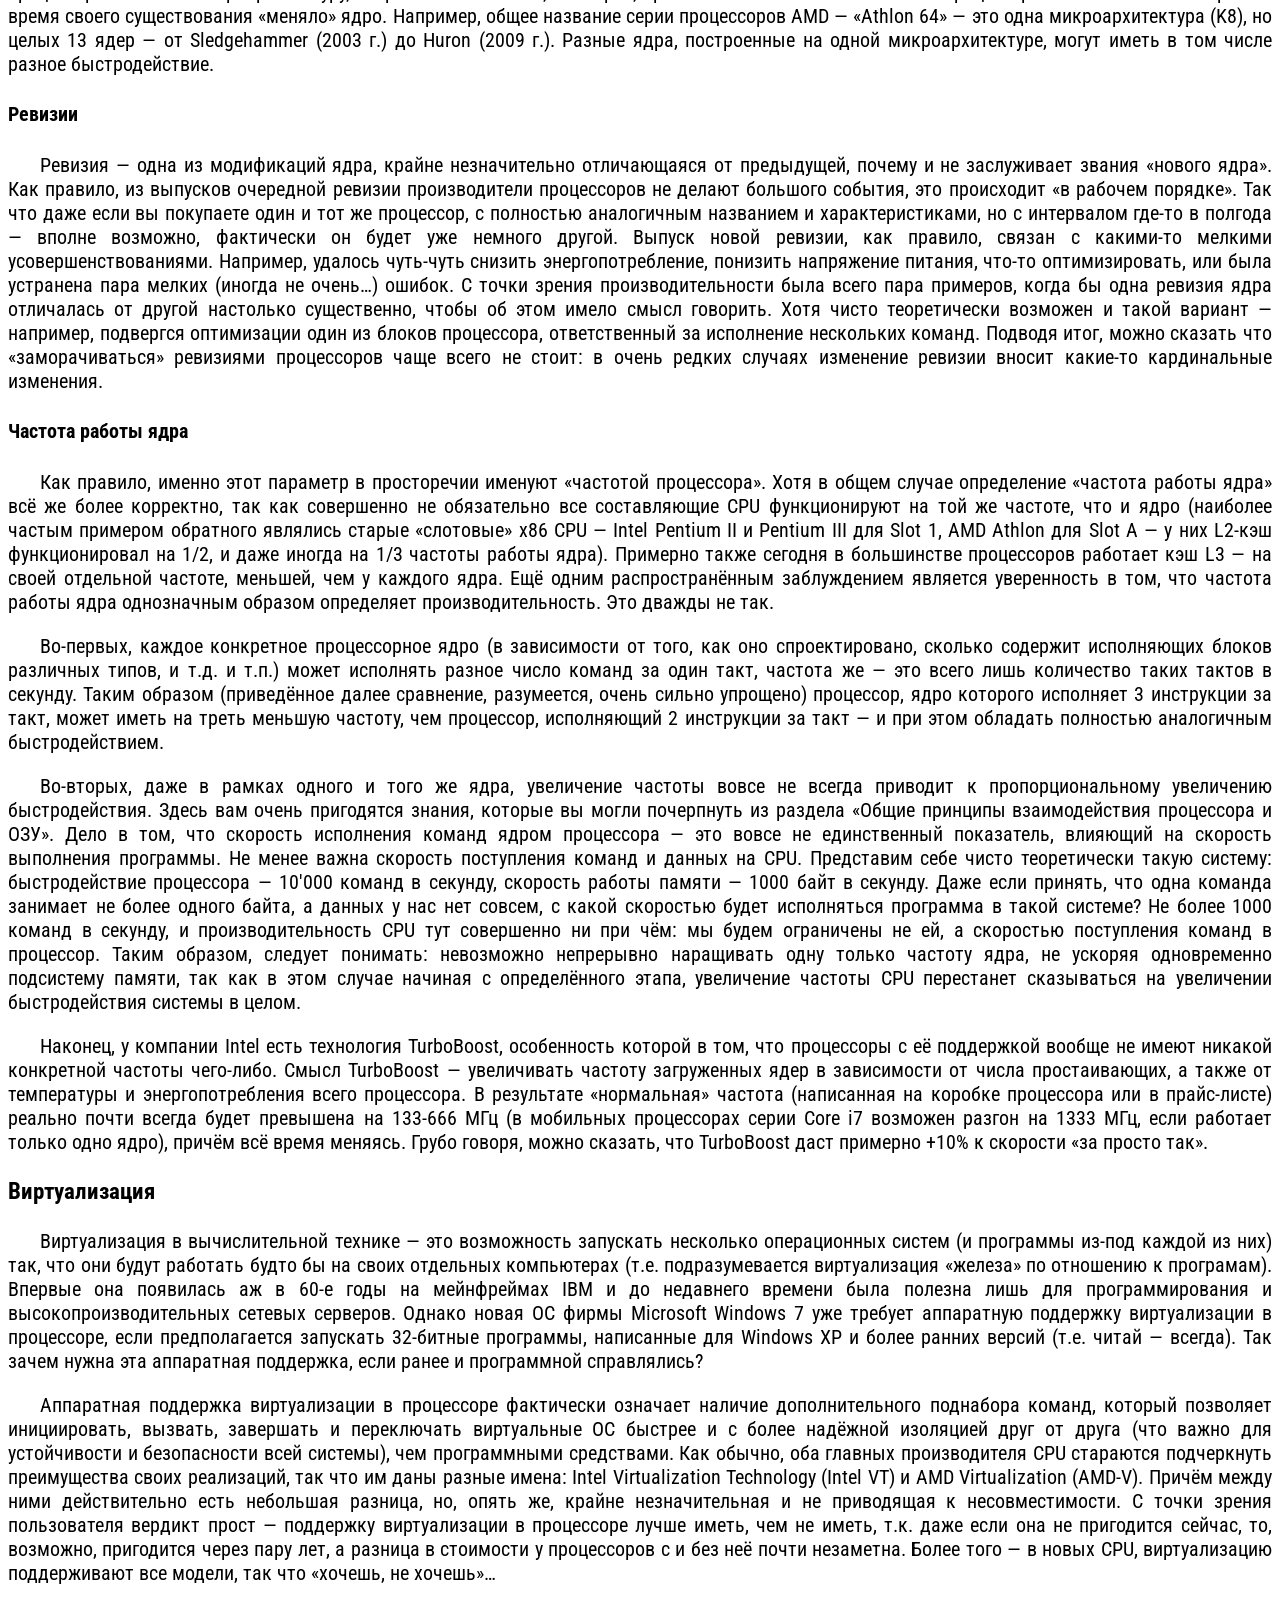
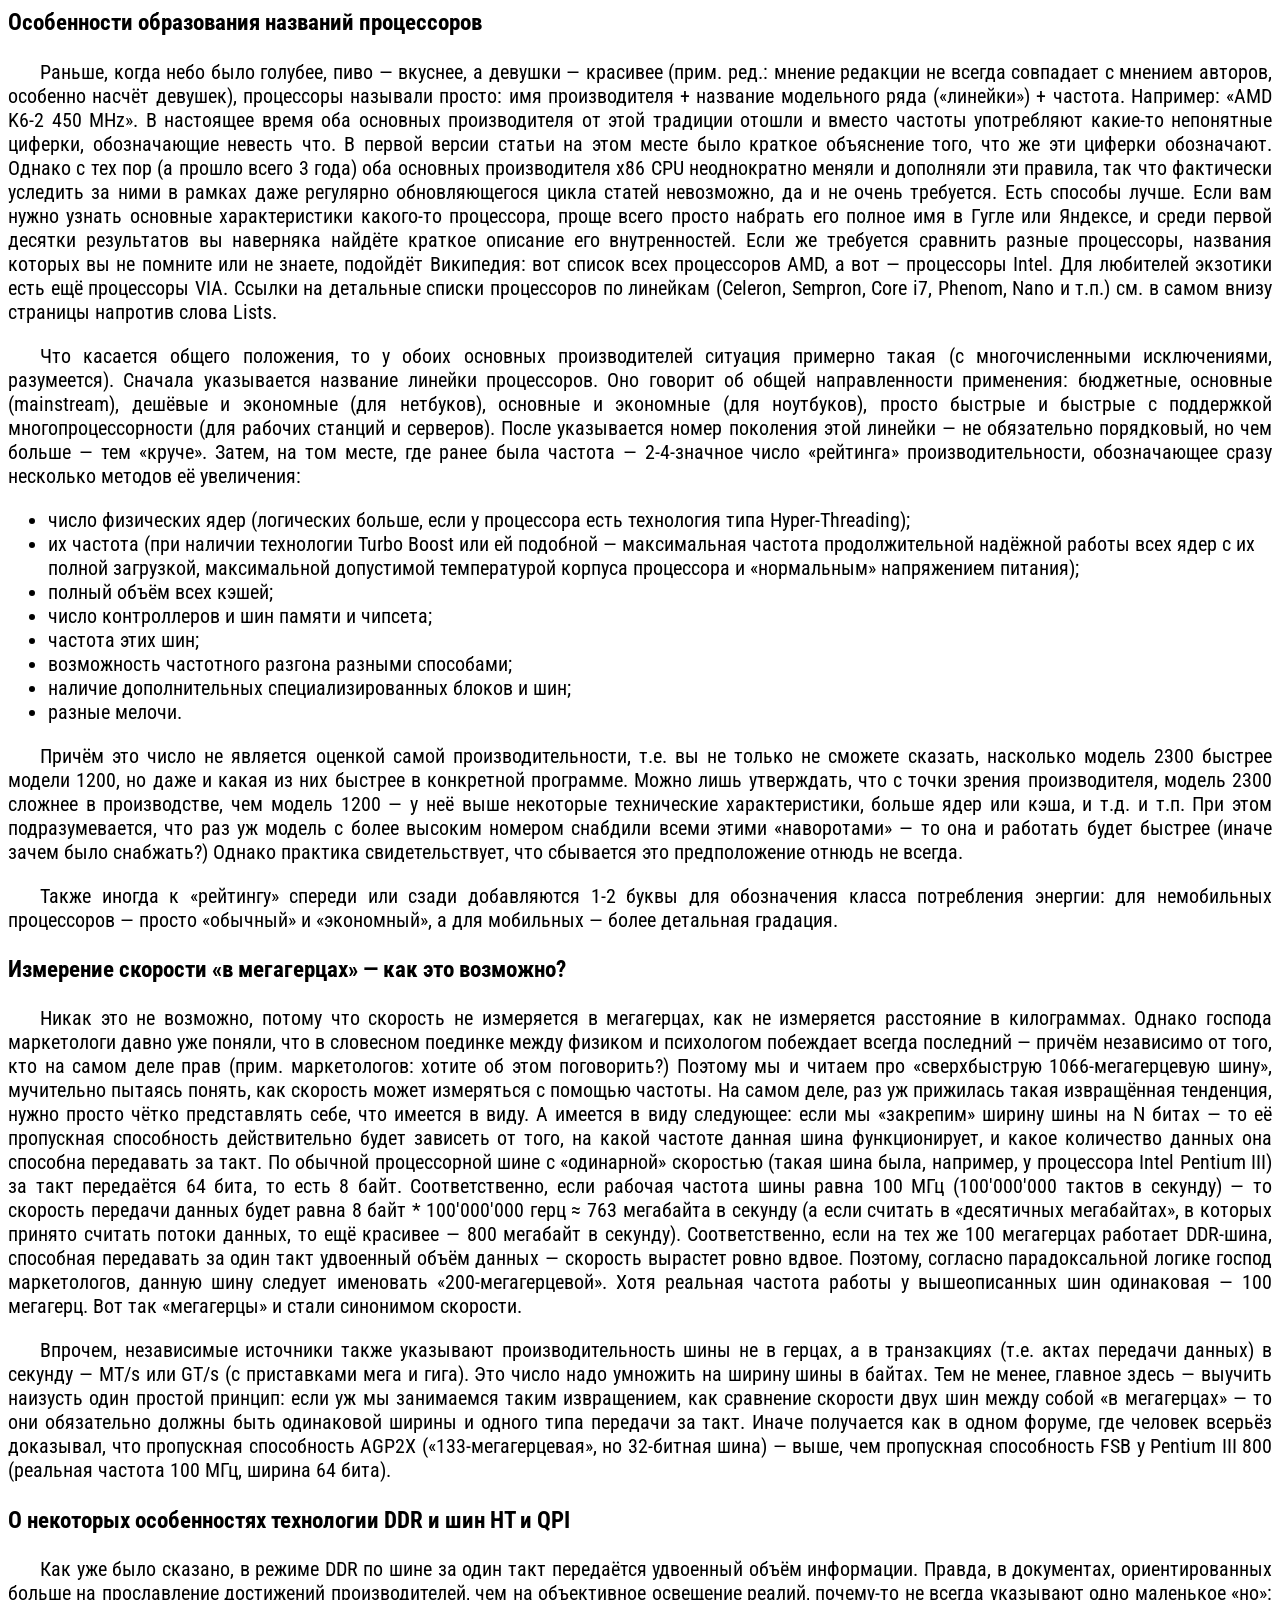
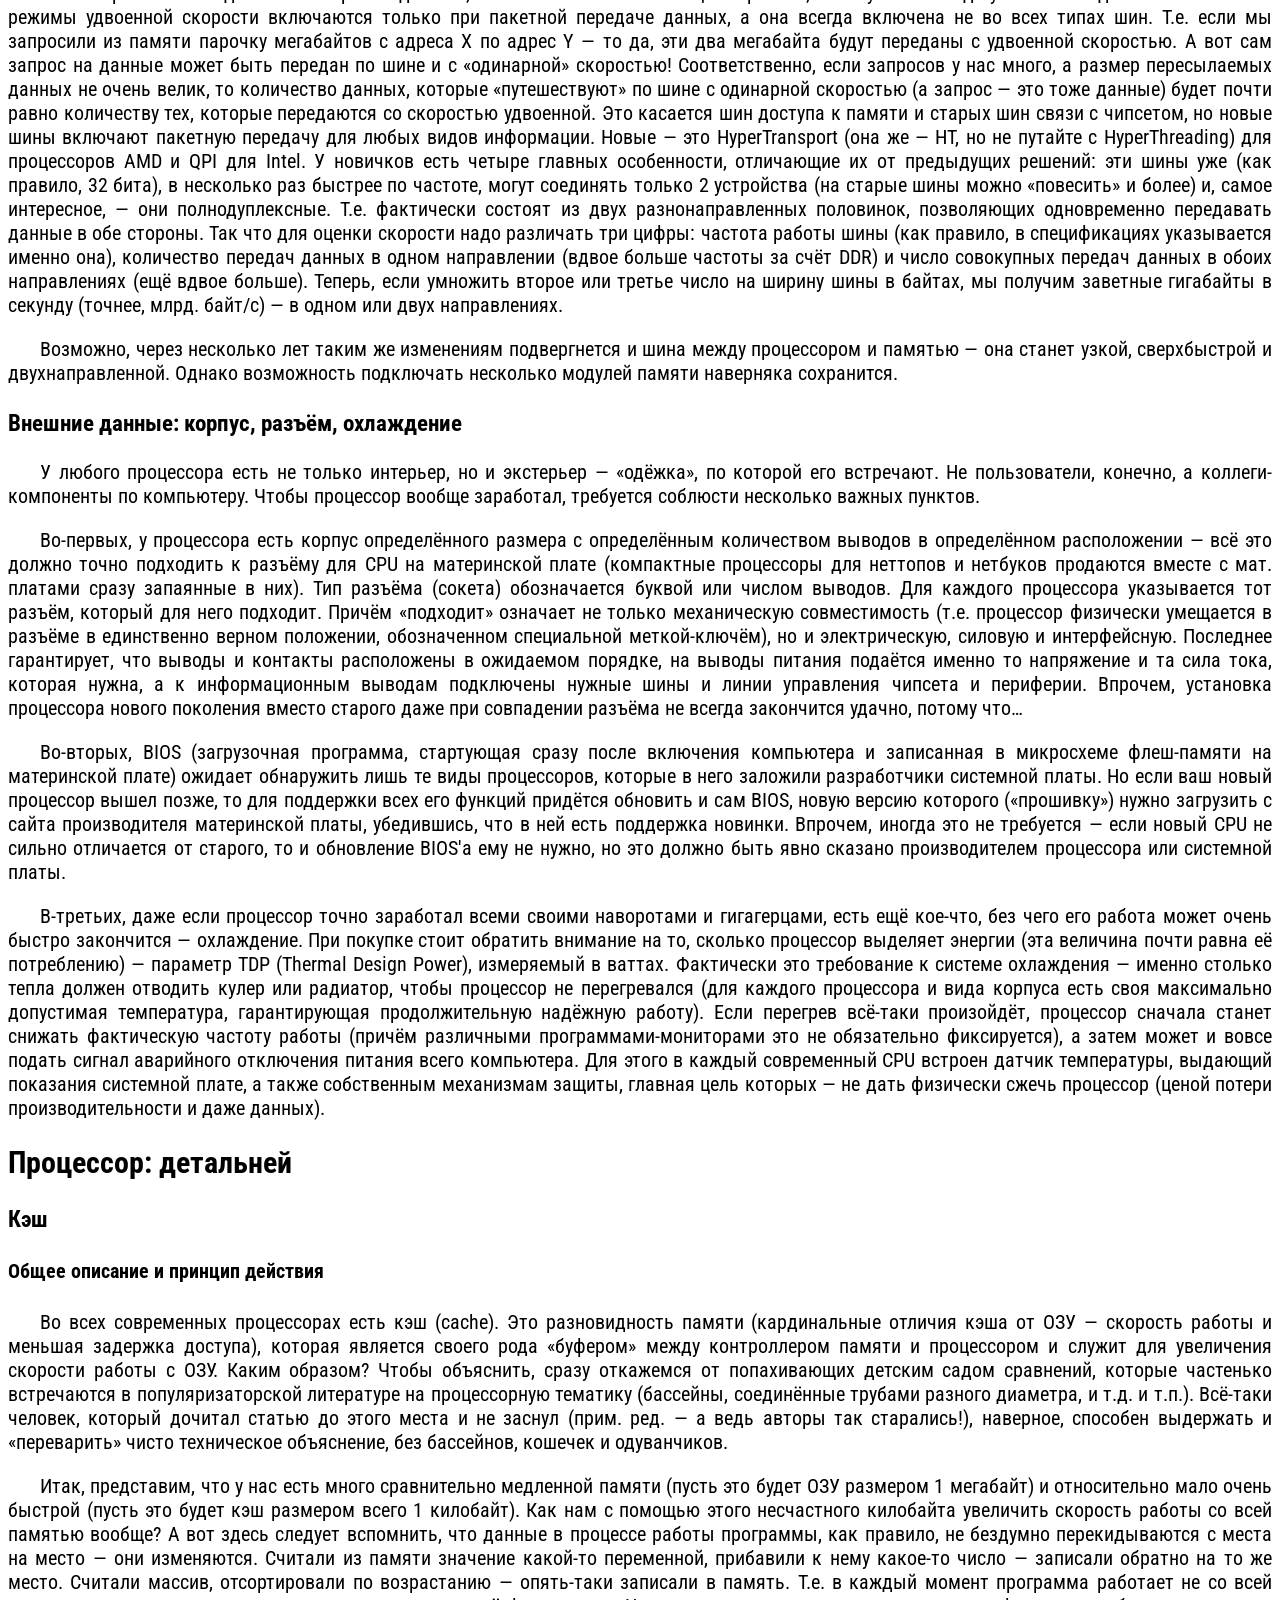
==== commit e345ba84: "add table" ====
--- a/01-CPU/cpu.html
+++ b/01-CPU/cpu.html
@@ -6,11 +6,14 @@
     <!--<link rel="preconnect" href="https://fonts.googleapis.com">
     <link rel="preconnect" href="https://fonts.gstatic.com" crossorigin>
     <link href="https://fonts.googleapis.com/css2?family=Roboto+Condensed:ital,wght@0,100..900;1,100..900&display=swap" rel="stylesheet">-->
+    <link href="../style.css" rel="stylesheet" />
     <link href="cpu.css" rel="stylesheet" />
+
     <title>CPU</title>
 </head>
 <body>
     <h1>Современные десктопные процессоры архитектуры x86</h1>
+    <a href="https://www.ixbt.com/cpu/cpu-digest-2009.shtml" target="_blank">Оригинал статьи</a>
 
     <h2>Общие принципы работы (x86 CPU digest 2.0)</h2>
     <P>
@@ -95,15 +98,15 @@
         
     </ol>
 
-    <h2 id="#intro"> Введение </h2>
-
-    <h3 id="#general-structure">Общее устройство вычислительной машины</h3>
+    <h2 id="intro"> Введение </h2>
+
+    <h3 id="general-structure">Общее устройство вычислительной машины</h3>
 
     <p>
         Любой компьютер как универсальный инструмент для работы с информацией устроен очень просто. Все его части можно разделить на 3 вида: устройства обработки, хранения и обмена (ввода-вывода), причём последние могут осуществлять обмен данными как между компьютером и человеком, так и между другими компьютерами. С информационной точки зрения больше ничего там нет, хотя учитывая, что компьютер — устройство электрическое, ему нужен источник питания, кабели и т.п., но это общая часть всей электроники. При этом каждый элемент сам делится на компоненты вышеперечисленных трёх видов. Например, процессор относится к устройствам обработки, но внутри себя имеет блоки собственно вычислений, локальной памяти и обмена. Большая часть пока ещё непонятных терминов именует конкретные детали процессора или методы их взаимодействий.
     </p>
 
-        <h3 id="#code-and-data"> Код и данные: основной принцип работы процессора</h3>
+        <h3 id="code-and-data"> Код и данные: основной принцип работы процессора</h3>
 
     <p>
         Если не пытаться изложить здесь «кратенько» курс информатики для средней школы, то единственное что хотелось бы напомнить — это то, что процессор (за редкими исключениями) исполняет не программы, написанные на каком-нибудь языке программирования (один из которых, вы, возможно, даже знаете), а так называемый машинный код. Т.е. командами для него являются последовательности байтов, находящихся в памяти компьютера, не имеющие ничего общего не только с каким-то человеческим языком, но и с языком программирования высокого уровня. Каждая команда занимает до нескольких байт, в среднем — 3-5. Там же, в основной памяти (ОЗУ, RAM) находятся и данные. Они могут находиться в отдельной области, а могут и быть перемешаны с кодом. Различие между кодом и данными состоит в том, что данные — это то, над чем процессор производит операции. А код — это команды, которые ему сообщают, какую именно операцию он должен произвести. Одновременно в памяти располагаются множество программ, необходимых им данных и некоторое свободное место.
@@ -121,13 +124,13 @@
       
 </p>
     
-    <h2 id="#interaction-processor-and-ram">Общие принципы взаимодействия процессора и ОЗУ</h2>
+    <h2 id="interaction-processor-and-ram">Общие принципы взаимодействия процессора и ОЗУ</h2>
 
     <p>
         Возможно, кого-то удивит, что достаточно большой раздел в «Дайджесте», посвящённом x86 CPU, выделен под объяснение особенностей функционирования памяти в современных системах, основанных на данном типе процессоров. Однако факты — упрямая вещь: сами x86-процессоры ныне содержат так много блоков, отвечающих именно за оптимизацию их работы с ОЗУ, что игнорировать эту тесную связь было бы совершенно нелепо. Можно сказать даже так: уж, коль решения, связанные с оптимизацией работы с памятью, стали неотъемлемой частью самих процессоров — то и саму память можно рассматривать в качестве некоего «придатка», функционирование которого оказывает непосредственное влияние на скорость работы CPU. Без понимания особенностей взаимодействия процессора с памятью, невозможно понять, за счёт чего тот или иной процессор (та или иная система) исполняет программы медленнее или быстрее.
     </p>
 
-    <h3 id="#controller-ram">Контроллер памяти</h3>
+    <h3 id="controller-ram">Контроллер памяти</h3>
 
     <p>
         Итак, ранее выше мы уже говорили о том, что как команды, так и данные, попадают в процессор из оперативной памяти. На самом деле всё немного сложнее. Ещё недавно в большинстве x86-систем (т.е. компьютеров на базе x86-процессоров), процессор к памяти обращаться сам не мог, т.к. не имел в своём составе соответствующих узлов. Некоторые не самые новые, но ещё популярные линейки процессоров (Intel Core 2, Celeron и Pentium всех видов) используют такую классическую организацию и сейчас. В этой схеме процессор обращается к «промежуточному» специализированному устройству, называемому контроллером памяти, а уже тот, в свою очередь — к микросхемам ОЗУ, размещенным на модулях памяти. Модули вы наверняка видели — это такие длинные узкие текстолитовые «планочки» (фактически — небольшие платы) с несколькими микросхемами на них, вставляемые в специальные разъёмы на системной плате. Роль контроллера ОЗУ, таким образом, проста: он служит своего рода «мостом» между памятью и использующими её устройствами (а это не только процессор, но об этом — чуть позже).
@@ -148,25 +151,25 @@
         В традиционной схеме, контроллер памяти входит в состав чипсета — набора микросхем, являющегося основой системной платы. От быстродействия контроллера во многом зависит скорость обмена данными между процессором и памятью, это один из важнейших компонентов, влияющих на общую производительность компьютера. По «новой» схеме (к ней относятся процессоры Intel Core с буквой «i», и все ныне выпускаемые CPU AMD), контроллер памяти входит в состав самого процессора — теперь никаких посредников между памятью и процессором нет, так что общаться им оказывается проще и быстрее. Однако многочисленным устройствам ввода-вывода жизнь несколько усложнилась — им путь до памяти стал на один шаг длиннее, т.к. чипсет никуда не исчез (а лишь лишился контроллера памяти), и теперь обращаться к памяти требуется через процессор, отвлекая его от выполнения программ. Тем не менее, новая схема является прогрессивной, потому что процессору важнее всего получить доступ к памяти как можно быстрее, даже ценой некоторого усложнения доступа для других устройств — именно он является главным потребителем и производителем той информации, которая записана в памяти.
     </p>
 
-    <h3 id="#processor-bus">Процессорная шина</h3>
+    <h3 id="processor-bus">Процессорная шина</h3>
 
     <p>
         Любой процессор обязательно оснащён как минимум одной процессорной шиной, которую в среде x86 CPU иногда по старинке называют FSB (Front Side Bus), хотя современные процессоры имеют для неё разные названия (QPI для Intel и HyperTransport для AMD). В многопроцессорных платах таких шин несколько, и связаны они с другими процессорами и чипсетом. В домашних компьютерах, где процессор, как правило, один, шина у него единственная (не считая шины памяти, если в процессор встроен её контроллер) и связывает его с чипсетом, а через него — со всеми остальными устройствами.
     </p>
 
-    <h3 id="#ram">Оперативная память</h3>
-
-    <h4 id="#memory-capacity">Разрядность шины памяти, N-канальные контроллеры памяти</h4>
+    <h3 id="ram">Оперативная память</h3>
+
+    <h4 id="memory-capacity">Разрядность шины памяти, N-канальные контроллеры памяти</h4>
     <p>
         На сегодняшний день вся память, используемая в современных десктопных x86-системах, имеет шину шириной 64 бита. Это означает, что за один такт по данной шине одновременно может быть передано количество информации, кратное 8 байтам (8 байт для SDR-шин, 16 байт для DDR-шин). Особняком стоит только память типа RDRAM, применявшаяся в системах на базе процессоров Intel Pentium 4 на заре становления архитектуры NetBurst, но сейчас это направление признано тупиковым для x86-ПК (к слову — руку к этому приложила всё та же компания Intel, которая в своё время активно пропагандировала данный тип памяти). Некоторую неразбериху вносят лишь многоканальные контроллеры, обеспечивающие одновременную работу с несколькими отдельными друг от друга 64-битными шинами. Применительно к 2-канальным котроллерам некоторые производители заявляют о «128-битности». Однако арифметика на уровне 1-го класса в данном случае работает с оговоркой: 2x64 равно 128 только когда все каналы работают одновременно. Т.е. N-канальный контроллер памяти теоретически может увеличить скорость работы с данными в N раз, но при этом ширина каждой шины памяти во всех современных контроллерах, применяемых в x86-системах по-прежнему равна 64 битам. На данный момент времени, одноканальный контроллер памяти можно смело назвать анахронизмом: все современные x86-системы оснащены как минимум 2-канальными контроллерами памяти, а некоторые — даже 3-канальными.
     </p>
 
-    <h4 id="#speed-read-and-write">Скорость чтения и записи</h4>
+    <h4 id="speed-read-and-write">Скорость чтения и записи</h4>
     <p>
         Скорость чтения и записи информации в память теоретически ограничивается исключительно пропускной способностью самой памяти. Так, например, двухканальный контроллер памяти стандарта DDR2-800 теоретически способен обеспечить скорость чтения и записи информации, равную 8 байт (ширина шины) * 2 (количество каналов) * 2 (протокол DDR, обеспечивающий передачу 2 пакетов данных за 1 такт) * 400'000'000 (фактическая частота работы шины памяти равная 400 МГц, т.е. 400 млн. тактов в секунду). Упомянем, что полученное произведение измеряется не в МБ/с (ГБ/с), а млн. (млрд.) байт/с, что несколько меньше честных двоичных «мега-» и «гига-». Даже с учётом этого, значения, получаемые в результате практических тестов, как правило, чуть ниже теоретических: сказывается «неидеальность» конструкции контроллера памяти, плюс накладки (задержки), вызванные работой подсистемы кэширования самого процессора (см. ниже раздел про процессорный кэш). Однако основной «подвох» содержится даже не в накладках, а в том, что скорость «линейного» чтения или записи является вовсе не единственной характеристикой, влияющей на фактическую скорость работы процессора с ОЗУ. Необходимо кроме линейной скорости считывания или записи учитывать ещё и такую характеристику, как латентность
     </p>
 
-    <h4 id="#latency">Латентность</h4>
+    <h4 id="latency">Латентность</h4>
 
     <p>
         Латентность (она же — задержка) является не менее важной характеристикой с точки зрения быстродействия подсистемы памяти, чем скорость «прокачки данных». Большая скорость обмена данными хороша тогда, когда их размер относительно велик, но если нам требуется «понемногу с разных адресов» — то на первый план выходит именно латентность. Что это такое? В общем случае — время, которое требуется для того, чтобы начать считывать информацию с определённого адреса. И действительно: с момента, когда процессор посылает контроллеру памяти команду на считывание (запись), и до момента, когда эта операция осуществляется, проходит определённое время. Причём оно вовсе не равно времени, которое требуется на пересылку данных. Приняв команду на чтение или запись от процессора, контроллер памяти «указывает» ей, с каким адресом он желает работать. Доступ к любому произвольно взятому адресу не может быть осуществлён мгновенно. Возникает задержка: адрес указан, но память не готова предоставить к нему доступ, особенно если он указывает на слишком далёкое от предыдущей операции место (по разнице адресов). В общем случае, эту задержку и принято называть латентностью. У разных типов памяти она разная. Так, например, память типа DDR3 имеет в среднем большие задержки, чем DDR2 (при одинаковой частоте передачи данных). В результате, если данные в программе расположены «хаотично» и «небольшими кусками», либо метод считывания или записи совсем не последовательный, то скорость обмена становится намного менее важной, чем скорость доступа к «началу куска», т.к. задержки при переходе на очередной адрес влияют на быстродействие системы намного сильнее, чем скорость считывания или записи.
@@ -183,11 +186,11 @@
         В завершение заметим, что понятия «скорость чтения / записи» и «латентность», в общем случае, применимы к любому типу памяти — в том числе не только к классическому ОЗУ (SDR, Rambus, DDR, DDR2, DDR3, …), но и к кэшу (см. ниже).
     </p>
 
-    <h2 id="#processor-general-information">Процессор: сведения общего характера</h2>
-
-    <h3 id="#arhitecture">Понятие архитектуры</h3>
-
-    <h4 id="#arhitecture-and-code">Архитектура как совместимость с кодом</h4>
+    <h2 id="processor-general-information">Процессор: сведения общего характера</h2>
+
+    <h3 id="arhitecture">Понятие архитектуры</h3>
+
+    <h4 id="arhitecture-and-code">Архитектура как совместимость с кодом</h4>
 
     <p>
         Наверняка вы часто встречались с термином «x86», или «Intel-совместимый процессор» (или «IBM PC compatible» — но это уже по отношению к компьютеру). Иногда также встречается термин «Pentium-совместимый» (почему именно Pentium — вы поймете сами чуть позже). Что скрывается за всеми этими названиями? На данный момент наиболее корректно с точки зрения авторов выглядит следующая простая формулировка: современный x86-процессор — это процессор, способный корректно исполнять машинный код архитектуры x86-64 (архитектура 32-битных процессоров Intel, дополненная 64-битными расширениями от AMD). В первом приближении современный x86 — это код, исполняемый процессором i80386 (известным в народе как «386-й»), окончательно же основной набор команд 32-битной архитектуры IA32 сформировался с выходом процессора Intel Pentium Pro (с очень незначительным дополнениями в следующих процессорах). Что означает «основной набор» и какие есть еще? Для начала ответим на первую часть. «Основной» в данном случае означает то, что с помощью исключительно этого набора команд может быть написана любая программа для процессора архитектуры x86.
@@ -200,7 +203,82 @@
     <p>
         Для чего предназначены дополнительные наборы команд? В первую очередь — для увеличения быстродействия при выполнении наиболее частых операций. Одна команда из дополнительного набора, как правило, выполняет действие, для которого понадобилась бы небольшая процедура, состоящая из команд основного набора, причём специальная команда выполняется процессором быстрее, чем заменяющая её последовательность. Однако в 99% случаев ничего такого, чего нельзя было бы сделать с помощью основных команд, команды из дополнительного набора также не делают. Таким образом, упомянутая выше программная проверка поддержки дополнительных наборов команд процессором должна выполнять очень простую функцию: если, например, процессор поддерживает SSE — значит, считать будем быстро и с помощью команд из набора SSE. Если нет — будем считать медленнее, с помощью команд из основного набора. Корректно написанная программа обязана действовать именно так. Впрочем, сейчас практически никто не проверяет у процессора наличие поддержки MMX, т.к. все CPU, вышедшие за последние 10 лет, этот набор поддерживают гарантированно. Для справки приведём табличку, на которой обобщена информация о поддержке различных расширенных наборов команд различными десктопными (предназначенными для настольных ПК) и некоторыми мобильными процессорами.
     </p>
-    <p>-----------------table-------------------------</p>
+    
+    <table id="table-1">
+        <caption>Таблица 1 &#8213; Сравнительная таблица процессоров</caption>
+   <thead>
+       <tr>
+           <th>
+               Процессор
+           </th>
+           <th>Год выпуска</th>
+           <th>Количество ядер</th>
+           <th>Количество потоков</th>
+       </tr>
+   </thead> 
+   <tbody>
+       <tr>
+           <th>Core-i3 2120</th>
+           <td rowspan="3">2011</td>
+           <td>2</td>
+           <td>4</td>
+       </tr>
+       <tr>
+           <th>Core-i7 2700</th>
+           <!--<td>2011</td>-->
+           <td>4</td>
+           <td>8</td>
+       </tr>
+       <tr>
+           <th>Core-i3 3970x</th>
+           <!--<td>2011</td>-->
+           <td>6</td>
+           <td>12</td>
+       </tr>
+       <tr>
+           <th>Core-i3 14100</th>
+           <td rowspan="3">2024</td>
+           <td>4</td>
+           <td>8</td>
+       </tr>
+       <tr>
+           <th>Core-i5 14500</th>
+           <!--<td>2024</td>-->
+           <td>14</td>
+           <td>20</td>
+       </tr>
+       <tr>
+           <th>Core-i7 14700</th>
+           <!--<td>2024</td>-->
+           <td>20</td>
+           <td>28</td>
+       </tr>
+
+   </tbody>
+        <tfoot>
+
+        </tfoot>
+    </table>
+
+    <table style="width:870px; height:200px">
+        <caption>Таблица 2 &#8213; Пример объединения ячеек</caption>
+        <tr>
+            <td></td>
+            <td colspan="2"></td>
+            
+        </tr>
+        <tr>
+            <td></td>
+            <td></td>
+            <td rowspan="2"></td>
+        </tr>
+        <tr>
+            <td></td>
+            <td></td>
+            
+        </tr>
+    </table>
+
     <p>
         Примечания:
         PPro — означает наличие всех общих команд;
@@ -217,12 +295,12 @@
 
 
 
-    <h4 id="#processor-family">Архитектура как характеристика семейства процессоров</h4>
+    <h4 id="processor-family">Архитектура как характеристика семейства процессоров</h4>
     <p>
         «Железячники» — люди, работающие в основном не с программным обеспечением, а с аппаратным — под «архитектурой» понимают несколько другое (правда, более корректно то, что они называют «архитектурой», называется «микроархитектурой», но приставку «микро» частенько опускают). Для них «архитектура CPU» — это некий набор свойств, присущий целому семейству процессоров, как правило, выпускаемому в течение многих лет (иначе говоря — их организация и «внутренняя конструкция»). Например, любой специалист по x86 CPU вам скажет, что процессор с ALU, работающими на удвоенной частоте, QDR-шиной, Trace cache, и, возможно, поддержкой технологии Hyper-Threading — это «процессор архитектуры NetBurst» (не пугайтесь незнакомых терминов — все нужные будут разъяснены чуть позже). Таким образом, понятие «архитектуры» применительно к процессорам двойственно: под ним может пониматься как совместимость с единым набором команд, так и совокупность аппаратных решений, присущих определённой достаточно широкой группе процессоров.
     </p>
 
-    <h4 id="#64-bit-extensions">64-битные расширения классической x86 (IA32) архитектуры</h4>
+    <h4 id="64-bit-extensions">64-битные расширения классической x86 (IA32) архитектуры</h4>
     <p>
         В 2003 г. сначала AMD, а через год — и Intel, анонсировали практически идентичные технологии (впрочем, AMD предпочитает называть это архитектурой), благодаря которым классические x86 (IA32) CPU получили статус 64-битных. В случае с AMD данная технология получила наименование «AMD64», в случае с Intel — сначала «EM64T», а теперь Intel 64. Впрочем, сегодня часто указывают нейтральное «x86-64» — как общее обозначение всех 64-битных расширений архитектуры x86, не привязанное к зарегистрированным торговым маркам. Употребление одного из трёх приведённых наименований зависит больше от личных предпочтений употребляющего, чем от фактических различий — ибо различия между AMD64 и EM64T умещаются на кончике очень тонкой иглы. Так или иначе, всё сводится к следующему: все целочисленные регистры (общего назначения) стали вместо 32-битных 64-битными, число регистров (и общих, и векторных) удвоилось, 32-битные команды x86-кода получили свои 64-битные аналоги, а объём адресуемой памяти (и физической, и виртуальной) многократно увеличился (за счёт того, что логический адрес приобрёл вместо 32-битного 64-битный формат). Количество маркетинговых спекуляций на тему «64-битности» превысило все разумные пределы, поэтому следует рассмотреть достоинства данного нововведения.
     </p>
@@ -237,9 +315,9 @@
     Таким образом, то, что процессоры AMD и Intel стали «формально 64-битными», на практике принесло нам лишь три усовершенствования: появление команд для работы с 64-битными целыми числами, увеличение количества и/или разрядности регистров, и увеличение максимального объёма адресуемой памяти. Заметим: реальной пользы этих нововведений (особенно третьего!) никто не отрицает. Равно как никто не отрицает заслуг компании AMD в продвижении идеи «осовременивания» (за счёт введения 64-битности) x86-процессоров. Мы лишь хотим предостеречь от чрезмерных ожиданий: не стоит надеяться на то, что компьютер, покупавшийся «в ценовом классе ВАЗа», от установки 64-битного программного обеспечения станет «лихим Мерседесом». Чудес на свете не бывает...
     </p>
 
-    <h3 id="#core">Процессорное ядро</h3>
-
-    <h4 id="#multi-core">О многоядерности (многопроцессорности) как концепции</h4>
+    <h3 id="core">Процессорное ядро</h3>
+
+    <h4 id="multi-core">О многоядерности (многопроцессорности) как концепции</h4>
 
     <p>
         <figure>
@@ -320,7 +398,7 @@
 </figure>
     </p>
 
-    <h4 id="#differences-between-cores">Различия между ядрами одной микроархитектуры</h4>
+    <h4 id="differences-between-cores">Различия между ядрами одной микроархитектуры</h4>
 
     <p>«Процессорное ядро» (как правило, для краткости его называют просто «ядро») — это конкретное воплощение (микро)архитектуры (т.е. архитектуры в «аппаратном» смысле), являющееся стандартом для целой серии процессоров. Например, K10 — это микроархитектура, которая лежит в основе многих сегодняшних процессоров AMD: Athlon II, Phenom, Phenom II, Opteron. Микроархитектура задаёт общие принципы: «средний» по длине конвейер, исполнение до трёх команд за такт, предсказание переходов и внеочередное исполнение, и прочие «глобальные» особенности. Ядро — более конкретное воплощение. Например, процессоры микроархитектуры К10 с двумя ядрами, без поддержки многопроцессорности и кэша L3, с шиной HyperTransport частотой в 2 ГГц — это более-менее полное описание ядра Regor для Athlon II.
     </p>
@@ -329,13 +407,13 @@
     Можно сказать что «ядро» — это конкретное воплощение определённой микроархитектуры «в кремнии», обладающее (в отличие от самой микроархитектуры) набором строго обусловленных характеристик. Микроархитектура — аморфна, она описывает общие принципы построения процессора. Ядро — микроархитектура, «обросшая» всевозможными параметрами и характеристиками. Чрезвычайно редки случаи, когда процессоры сменяли микроархитектуру, сохраняя название. И, наоборот, практически любое наименование процессора хотя бы несколько раз за время своего существования «меняло» ядро. Например, общее название серии процессоров AMD — «Athlon 64» — это одна микроархитектура (K8), но целых 13 ядер — от Sledgehammer (2003 г.) до Huron (2009 г.). Разные ядра, построенные на одной микроархитектуре, могут иметь в том числе разное быстродействие.
     </p>
 
-    <h4 id="#revisions">Ревизии</h4>
+    <h4 id="revisions">Ревизии</h4>
 
     <p>
     Ревизия — одна из модификаций ядра, крайне незначительно отличающаяся от предыдущей, почему и не заслуживает звания «нового ядра». Как правило, из выпусков очередной ревизии производители процессоров не делают большого события, это происходит «в рабочем порядке». Так что даже если вы покупаете один и тот же процессор, с полностью аналогичным названием и характеристиками, но с интервалом где-то в полгода — вполне возможно, фактически он будет уже немного другой. Выпуск новой ревизии, как правило, связан с какими-то мелкими усовершенствованиями. Например, удалось чуть-чуть снизить энергопотребление, понизить напряжение питания, что-то оптимизировать, или была устранена пара мелких (иногда не очень…) ошибок. С точки зрения производительности была всего пара примеров, когда бы одна ревизия ядра отличалась от другой настолько существенно, чтобы об этом имело смысл говорить. Хотя чисто теоретически возможен и такой вариант — например, подвергся оптимизации один из блоков процессора, ответственный за исполнение нескольких команд. Подводя итог, можно сказать что «заморачиваться» ревизиями процессоров чаще всего не стоит: в очень редких случаях изменение ревизии вносит какие-то кардинальные изменения.
     </p>
 
-    <h4 id="#core-operating">Частота работы ядра</h4>
+    <h4 id="core-operating">Частота работы ядра</h4>
 
     <p>
     Как правило, именно этот параметр в просторечии именуют «частотой процессора». Хотя в общем случае определение «частота работы ядра» всё же более корректно, так как совершенно не обязательно все составляющие CPU функционируют на той же частоте, что и ядро (наиболее частым примером обратного являлись старые «слотовые» x86 CPU — Intel Pentium II и Pentium III для Slot 1, AMD Athlon для Slot A — у них L2-кэш функционировал на 1/2, и даже иногда на 1/3 частоты работы ядра). Примерно также сегодня в большинстве процессоров работает кэш L3 — на своей отдельной частоте, меньшей, чем у каждого ядра. Ещё одним распространённым заблуждением является уверенность в том, что частота работы ядра однозначным образом определяет производительность. Это дважды не так.
@@ -352,7 +430,7 @@
     Наконец, у компании Intel есть технология TurboBoost, особенность которой в том, что процессоры с её поддержкой вообще не имеют никакой конкретной частоты чего-либо. Смысл TurboBoost — увеличивать частоту загруженных ядер в зависимости от числа простаивающих, а также от температуры и энергопотребления всего процессора. В результате «нормальная» частота (написанная на коробке процессора или в прайс-листе) реально почти всегда будет превышена на 133-666 МГц (в мобильных процессорах серии Core i7 возможен разгон на 1333 МГц, если работает только одно ядро), причём всё время меняясь. Грубо говоря, можно сказать, что TurboBoost даст примерно +10% к скорости «за просто так».
     </p>
 
-    <h3 id="#virtualization">Виртуализация</h3>
+    <h3 id="virtualization">Виртуализация</h3>
 
     <p>
     Виртуализация в вычислительной технике — это возможность запускать несколько операционных систем (и программы из-под каждой из них) так, что они будут работать будто бы на своих отдельных компьютерах (т.е. подразумевается виртуализация «железа» по отношению к програмам). Впервые она появилась аж в 60-е годы на мейнфреймах IBM и до недавнего времени была полезна лишь для программирования и высокопроизводительных сетевых серверов. Однако новая ОС фирмы Microsoft Windows 7 уже требует аппаратную поддержку виртуализации в процессоре, если предполагается запускать 32-битные программы, написанные для Windows XP и более ранних версий (т.е. читай — всегда). Так зачем нужна эта аппаратная поддержка, если ранее и программной справлялись?
@@ -362,7 +440,7 @@
     Аппаратная поддержка виртуализации в процессоре фактически означает наличие дополнительного поднабора команд, который позволяет инициировать, вызвать, завершать и переключать виртуальные ОС быстрее и с более надёжной изоляцией друг от друга (что важно для устойчивости и безопасности всей системы), чем программными средствами. Как обычно, оба главных производителя CPU стараются подчеркнуть преимущества своих реализаций, так что им даны разные имена: Intel Virtualization Technology (Intel VT) и AMD Virtualization (AMD-V). Причём между ними действительно есть небольшая разница, но, опять же, крайне незначительная и не приводящая к несовместимости. С точки зрения пользователя вердикт прост — поддержку виртуализации в процессоре лучше иметь, чем не иметь, т.к. даже если она не пригодится сейчас, то, возможно, пригодится через пару лет, а разница в стоимости у процессоров с и без неё почти незаметна. Более того — в новых CPU, виртуализацию поддерживают все модели, так что «хочешь, не хочешь»…
     </p>
 
-    <h3 id="#processor-name-formaion">Особенности образования названий процессоров</h3>
+    <h3 id="processor-name-formaion">Особенности образования названий процессоров</h3>
 
     <p>
     Раньше, когда небо было голубее, пиво — вкуснее, а девушки — красивее (прим. ред.: мнение редакции не всегда совпадает с мнением авторов, особенно насчёт девушек), процессоры называли просто: имя производителя + название модельного ряда («линейки») + частота. Например: «AMD K6-2 450 MHz». В настоящее время оба основных производителя от этой традиции отошли и вместо частоты употребляют какие-то непонятные циферки, обозначающие невесть что. В первой версии статьи на этом месте было краткое объяснение того, что же эти циферки обозначают. Однако с тех пор (а прошло всего 3 года) оба основных производителя x86 CPU неоднократно меняли и дополняли эти правила, так что фактически уследить за ними в рамках даже регулярно обновляющегося цикла статей невозможно, да и не очень требуется. Есть способы лучше. Если вам нужно узнать основные характеристики какого-то процессора, проще всего просто набрать его полное имя в Гугле или Яндексе, и среди первой десятки результатов вы наверняка найдёте краткое описание его внутренностей. Если же требуется сравнить разные процессоры, названия которых вы не помните или не знаете, подойдёт Википедия: вот список всех процессоров AMD, а вот — процессоры Intel. Для любителей экзотики есть ещё процессоры VIA. Ссылки на детальные списки процессоров по линейкам (Celeron, Sempron, Core i7, Phenom, Nano и т.п.) см. в самом внизу страницы напротив слова Lists.
@@ -392,7 +470,7 @@
     Также иногда к «рейтингу» спереди или сзади добавляются 1-2 буквы для обозначения класса потребления энергии: для немобильных процессоров — просто «обычный» и «экономный», а для мобильных — более детальная градация.
     </p>
 
-    <h3 id="#speed-measurement">Измерение скорости «в мегагерцах» — как это возможно?</h3>
+    <h3 id="speed-measurement">Измерение скорости «в мегагерцах» — как это возможно?</h3>
 
     <p>
     Никак это не возможно, потому что скорость не измеряется в мегагерцах, как не измеряется расстояние в килограммах. Однако господа маркетологи давно уже поняли, что в словесном поединке между физиком и психологом побеждает всегда последний — причём независимо от того, кто на самом деле прав (прим. маркетологов: хотите об этом поговорить?) Поэтому мы и читаем про «сверхбыструю 1066-мегагерцевую шину», мучительно пытаясь понять, как скорость может измеряться с помощью частоты. На самом деле, раз уж прижилась такая извращённая тенденция, нужно просто чётко представлять себе, что имеется в виду. А имеется в виду следующее: если мы «закрепим» ширину шины на N битах — то её пропускная способность действительно будет зависеть от того, на какой частоте данная шина функционирует, и какое количество данных она способна передавать за такт. По обычной процессорной шине с «одинарной» скоростью (такая шина была, например, у процессора Intel Pentium III) за такт передаётся 64 бита, то есть 8 байт. Соответственно, если рабочая частота шины равна 100 МГц (100'000'000 тактов в секунду) — то скорость передачи данных будет равна 8 байт * 100'000'000 герц ≈ 763 мегабайта в секунду (а если считать в «десятичных мегабайтах», в которых принято считать потоки данных, то ещё красивее — 800 мегабайт в секунду). Соответственно, если на тех же 100 мегагерцах работает DDR-шина, способная передавать за один такт удвоенный объём данных — скорость вырастет ровно вдвое. Поэтому, согласно парадоксальной логике господ маркетологов, данную шину следует именовать «200-мегагерцевой». Хотя реальная частота работы у вышеописанных шин одинаковая — 100 мегагерц. Вот так «мегагерцы» и стали синонимом скорости.
@@ -402,7 +480,7 @@
     Впрочем, независимые источники также указывают производительность шины не в герцах, а в транзакциях (т.е. актах передачи данных) в секунду — МТ/s или GТ/s (с приставками мега и гига). Это число надо умножить на ширину шины в байтах. Тем не менее, главное здесь — выучить наизусть один простой принцип: если уж мы занимаемся таким извращением, как сравнение скорости двух шин между собой «в мегагерцах» — то они обязательно должны быть одинаковой ширины и одного типа передачи за такт. Иначе получается как в одном форуме, где человек всерьёз доказывал, что пропускная способность AGP2X («133-мегагерцевая», но 32-битная шина) — выше, чем пропускная способность FSB у Pentium III 800 (реальная частота 100 МГц, ширина 64 бита).
     </p>
 
-    <h3 id="#texnology-ddr">О некоторых особенностях технологии DDR и шин HT и QPI</h3>
+    <h3 id="texnology-ddr">О некоторых особенностях технологии DDR и шин HT и QPI</h3>
 
     <p>
     Как уже было сказано, в режиме DDR по шине за один такт передаётся удвоенный объём информации. Правда, в документах, ориентированных больше на прославление достижений производителей, чем на объективное освещение реалий, почему-то не всегда указывают одно маленькое «но»: режимы удвоенной скорости включаются только при пакетной передаче данных, а она всегда включена не во всех типах шин. Т.е. если мы запросили из памяти парочку мегабайтов с адреса X по адрес Y — то да, эти два мегабайта будут переданы с удвоенной скоростью. А вот сам запрос на данные может быть передан по шине и с «одинарной» скоростью! Соответственно, если запросов у нас много, а размер пересылаемых данных не очень велик, то количество данных, которые «путешествуют» по шине с одинарной скоростью (а запрос — это тоже данные) будет почти равно количеству тех, которые передаются со скоростью удвоенной. Это касается шин доступа к памяти и старых шин связи с чипсетом, но новые шины включают пакетную передачу для любых видов информации. Новые — это HyperTransport (она же — НТ, но не путайте с HyperThreading) для процессоров AMD и QPI для Intel. У новичков есть четыре главных особенности, отличающие их от предыдущих решений: эти шины уже (как правило, 32 бита), в несколько раз быстрее по частоте, могут соединять только 2 устройства (на старые шины можно «повесить» и более) и, самое интересное, — они полнодуплексные. Т.е. фактически состоят из двух разнонаправленных половинок, позволяющих одновременно передавать данные в обе стороны. Так что для оценки скорости надо различать три цифры: частота работы шины (как правило, в спецификациях указывается именно она), количество передач данных в одном направлении (вдвое больше частоты за счёт DDR) и число совокупных передач данных в обоих направлениях (ещё вдвое больше). Теперь, если умножить второе или третье число на ширину шины в байтах, мы получим заветные гигабайты в секунду (точнее, млрд. байт/с) — в одном или двух направлениях.
@@ -412,7 +490,7 @@
     Возможно, через несколько лет таким же изменениям подвергнется и шина между процессором и памятью — она станет узкой, сверхбыстрой и двухнаправленной. Однако возможность подключать несколько модулей памяти наверняка сохранится.
     </p>
 
-    <h3 id="#external-data">Внешние данные: корпус, разъём, охлаждение</h3>
+    <h3 id="external-data">Внешние данные: корпус, разъём, охлаждение</h3>
 
     <p>У любого процессора есть не только интерьер, но и экстерьер — «одёжка», по которой его встречают. Не пользователи, конечно, а коллеги-компоненты по компьютеру. Чтобы процессор вообще заработал, требуется соблюсти несколько важных пунктов.
     </p>
@@ -429,9 +507,9 @@
     В-третьих, даже если процессор точно заработал всеми своими наворотами и гигагерцами, есть ещё кое-что, без чего его работа может очень быстро закончится — охлаждение. При покупке стоит обратить внимание на то, сколько процессор выделяет энергии (эта величина почти равна её потреблению) — параметр TDP (Thermal Design Power), измеряемый в ваттах. Фактически это требование к системе охлаждения — именно столько тепла должен отводить кулер или радиатор, чтобы процессор не перегревался (для каждого процессора и вида корпуса есть своя максимально допустимая температура, гарантирующая продолжительную надёжную работу). Если перегрев всё-таки произойдёт, процессор сначала станет снижать фактическую частоту работы (причём различными программами-мониторами это не обязательно фиксируется), а затем может и вовсе подать сигнал аварийного отключения питания всего компьютера. Для этого в каждый современный CPU встроен датчик температуры, выдающий показания системной плате, а также собственным механизмам защиты, главная цель которых — не дать физически сжечь процессор (ценой потери производительности и даже данных).
     </p>
 
-    <h2 id="#processor-more-detailed">Процессор: детальней</h2>
-
-    <h3 id="#cash">Кэш</h3>
+    <h2 id="processor-more-detailed">Процессор: детальней</h2>
+
+    <h3 id="cash">Кэш</h3>
 
     <h4>Общее описание и принцип действия</h4>
 
@@ -480,19 +558,19 @@
 </figure>
     </p>
 
-    <h3 id="#decoder">Декодер</h3>
+    <h3 id="decoder">Декодер</h3>
 
     <p>
         На самом деле, исполнительные блоки всех современных десктопных x86-процессоров вовсе не работают с кодом в стандарте x86. У каждого процессора есть своя, «внутренняя» система команд, имеющая мало общего с теми командами (тем самым «кодом»), которые поступают извне. В общем случае, команды, исполняемые ядром — намного проще, «примитивнее», чем команды стандарта x86. Чтобы процессор с точки зрения программиста или пользователя «внешне выглядел» как x86 CPU, существует декодер: этот блок отвечает за преобразование «внешнего» x86-кода во «внутренние» команды, исполняемые ядром (при этом достаточно часто одна команда x86-кода преобразуется в несколько более простых «внутренних»). Декодер является важной частью современного процессора: от его быстродействия зависит то, насколько постоянным будет поток команд, поступающих на исполняющие блоки. Ведь они не способны работать с кодом x86, поэтому будут ли они что-то делать или простаивать — во многом зависит от эффективности работы декодера.
     </p>
 
-    <h3 id="#registers">Регистры процессора</h3>
+    <h3 id="registers">Регистры процессора</h3>
 
     <p>
     Регистры — по сути, те же ячейки памяти, но «территориально» они расположены прямо в процессорном ядре. Разумеется, скорость работы с регистрами намного больше не только скорости работы с ОЗУ, но и с кэшами любого уровня. Поэтому большинство команд архитектуры x86 предусматривают осуществление действий именно над содержимым регистров, а не над содержимым памяти. Однако общий объём регистров процессора, как правило, очень мал — он не сравним даже с объёмом кэшей первого уровня и составляет всего сотни байт. Поэтому код программы (не на языке высокого уровня, а именно машинный) обычно содержит примерно такую последовательность операций: загрузить в регистры процессора информацию из ОЗУ, произвести некое действие над содержимым этих регистров, поместив результат туда же, в регистры, а потом снова выгрузить результат в основную память. Т.к. работа с памятью куда медленнее, было бы неплохо, чтобы объём данных в регистрах был больше — тогда промежуточные результаты вычислений можно целиком (или почти…) хранить в ядре, не обращаясь даже в кэш, что резко ускорит работу процессора. Однако увеличить размер или число регистров значительно сложнее, чем увеличить кэш и, тем более, нарастить объём памяти (это вообще любой продвинутый пользователь сделает). Тем не менее, примерно раз в 5-10 лет к стандартному на этот момент набору регистров добавляется ещё столько же новых, либо сами регистры удваиваются (а при введении x86-64 с целочисленными регистрами произошло и то, и другое).
     </p>
 
-    <h3 id="#devices">Функциональные устройства</h3>
+    <h3 id="devices">Функциональные устройства</h3>
 
     <p>
     Пройдя через все уровни кэша, декодер и некоторые подготовительные модули, команды наконец-то попадают в те блоки, ради которых вся эта катавасия и устраивалась: функциональные (исполняющие) устройства (ФУ). По сути, именно они и являются единственно необходимым элементом процессора. Можно обойтись без кэша — скорость снизится, но программы работать будут. Можно обойтись без декодера — исполняющие устройства станут сложнее, но работать процессор будет. Более того, у процессоров с системой команд концепции RISC (с точки зрения программиста, архитектура x86 к ней не отсносится, но для примера имеет смысл заметить) декодер отсутствует принципиально. А без функциональных устройств обойтись невозможно, ибо именно они исполняют операции над данными. Разных ФУ бывает много, но самые главные из них — арифметико-логические устройства (ALU), блоки вычислений с плавающей точкой (FPU), блоки векторной обработки (SIMD — таково общее название концепции векторных вычислений, означающее «одна команда, много данных») и блоки обмена данных с памятью. Каждое ФУ может исполнить только те команды, которые предназначены для него. Распределением команд, поступающих с декодера, по различным исполняющим устройствам занимается специальный блок-планировщик.
@@ -520,7 +598,7 @@
     Тут есть 3 вида модулей — 2-3 так называемых AGU или устройства генерации адреса, подготавливающие адрес операции обмена, и по одному блоку загрузки и сохранения (выгрузки), соединённых с кэшем данных первого уровня. Тут всё просто — готовим адрес, а затем либо пишем данные из регистра в кэш, либо наоборот — читаем из кэша в регистр.
     </p>
 
-    <h3 id="#energy-saving">Энергосбережение</h3>
+    <h3 id="energy-saving">Энергосбережение</h3>
 
     <p>
     Помимо вычислительных «наворотов», у современных CPU есть ещё и различные технологии для уменьшения потребления энергии. Причём это касается процессоров не только для мобильных устройств, но и для настольных ПК, и даже серверов. Дело в том, что уменьшение потребления электроэнергии также приводит к уменьшению тепловыделения, которое за последние годы сильно выросло — ещё 10 лет назад было трудно себе представить, что средний процессор будет потреблять электричества и выделять тепла под 100 ватт, а то и больше. Системы охлаждения всё чаще становятся слишком дорогими и шумными, притом, что это один из самых ненадёжных узлов компьютера, требующий регулярного ухода. А если охлаждение не справится — процессор (или другой чувствительный компонент) перегреется. О перегреве и защите от него уже сказано выше, но с некоторых пор не помогает и это, нужны дополнительные меры. Такими мерами стали технологии регулировки потребления энергии в зависимости от требуемой загрузки процессора. Для Intel это называется SpeedStep, для AMD — Cool'n'Quiet и PowerNow! (плюс номер версии).
@@ -533,7 +611,7 @@
     Также заметим, что переход на новый технологический процесс при изготовлении микросхем (грубо говоря, он измеряется в нанометрах и определяет минимальный размер элемента на чипе) помимо возможности размещения большего числа транзисторов и ускорения их срабатывания также приводит и к уменьшённому энергопотреблению. Так что, например, одинаковые по устройству и частоте процессоры, изготовленные по 65-нанометровой и 45-нанометровой технологии, будут потреблять разное количество энергии — у второго будет чуть меньшее питающее напряжение и потребляемый ток.
     </p>
 
-    <h2 id="#processor-even-more-detailed">Процессор: ещё детальней</h2>
+    <h2 id="processor-even-more-detailed">Процессор: ещё детальней</h2>
 
     <h3>Особенности кэшей</h3>
 
@@ -647,7 +725,7 @@
     Алгоритмы Prefetch, как и алгоритмы блока предсказания ветвлений, тоже не блещут интеллектуальностью: как правило, данный блок стремится отследить, не считывается ли информация из памяти с определённым «шагом» (по адресам), и на основании этого анализа пытается предсказать, с какого адреса будут считываться данные далее. Как и в случае с блоком предсказания ветвлений, простота алгоритма вовсе не означает низкую эффективность: в среднем, блок предвыборки чаще «попадает», чем ошибается — это, как и в предыдущем случае, прежде всего связано с тем, что «массированное» чтение данных из памяти, как правило, происходит при исполнении различных циклов.
     </p>
 
-    <h2 id="#family-tree">Приложение: генеалогическое древо x86-процессоров</h2>
+    <h2 id="family-tree">Приложение: генеалогическое древо x86-процессоров</h2>
 
     <p>
     Также, для справки, мы решили включить в данный материал своего рода «генеалогическое древо» всех десктопных x86-процессоров, т.к. оно позволяет проследить некоторые тенденции их развития, а заодно понять, насколько «взаимопроникающим» был процесс их разработки, особенно в самом начале. :)
@@ -694,6 +772,8 @@
         <aside>
             P.S. Захотелось ещё подробнее? Вам поможет «Обзор микроархитектур современных десктопных процессоров» от Олега Бессонова. Эта серия статей хоть и вышла в 2006 году, но в части теоретических сведений и углублённого описания принципов работы x86 CPU, не устарела до сих пор.
         </aside>
-    
+        <a href="#">В начало</a>
+        <a href="#table-of-contents">Оглавление</a>
+        <a href="https://www.ixbt.com/cpu/cpu-digest-2009.shtml" target="_blank">Оригинал статьи</a>
 </body>
 </html>
--- a/style.css
+++ b/style.css
@@ -0,0 +1,8 @@
+﻿@import url('https://fonts.googleapis.com/css2?family=Roboto+Condensed:ital,wght@0,100..900;1,100..900&display=swap');
+
+body {
+    font-family: Roboto Condensed;
+    font-size: 24px;
+    background-image: linear-gradient(to bottom right, lightblue, pink);
+    background-attachment: fixed;
+}
--- a/01-CPU/cpu.css
+++ b/01-CPU/cpu.css
@@ -45,13 +45,54 @@
 {
     list-style:none;
 }
-.menu-link
+
+table
 {
-    color:black;
-    text-decoration:none;
+  margin: 15px auto;
+  border:solid 2px;
+  border-collapse:collapse;
+  color:gray;
 }
-.menu-link;hover
+thead
 {
-    color: blue;
-    text-decoration: underline;
-}+    background-color:#4800ff;
+    color:cornflowerblue;
+    
+}
+thead tr
+{
+    border:solid 2px;
+   
+}
+th, td
+{
+    border:solid 1px;
+
+}
+td
+{
+    text-align:center;
+}
+thead th
+{
+    padding:15px 45px;
+}
+tbody th
+{
+    text-align:left;
+    padding-left:10px;
+    color:gray;
+}
+caption
+{
+    font-style:italic;
+    text-align:left;
+}
+  /*---------------------------------------------------------*/
+table:hover {
+    box-shadow: 0px 0px 15px 0px gray;
+    /*
+                box-shadow: shiftX shiftY blur spread color; 
+    */
+}
+
